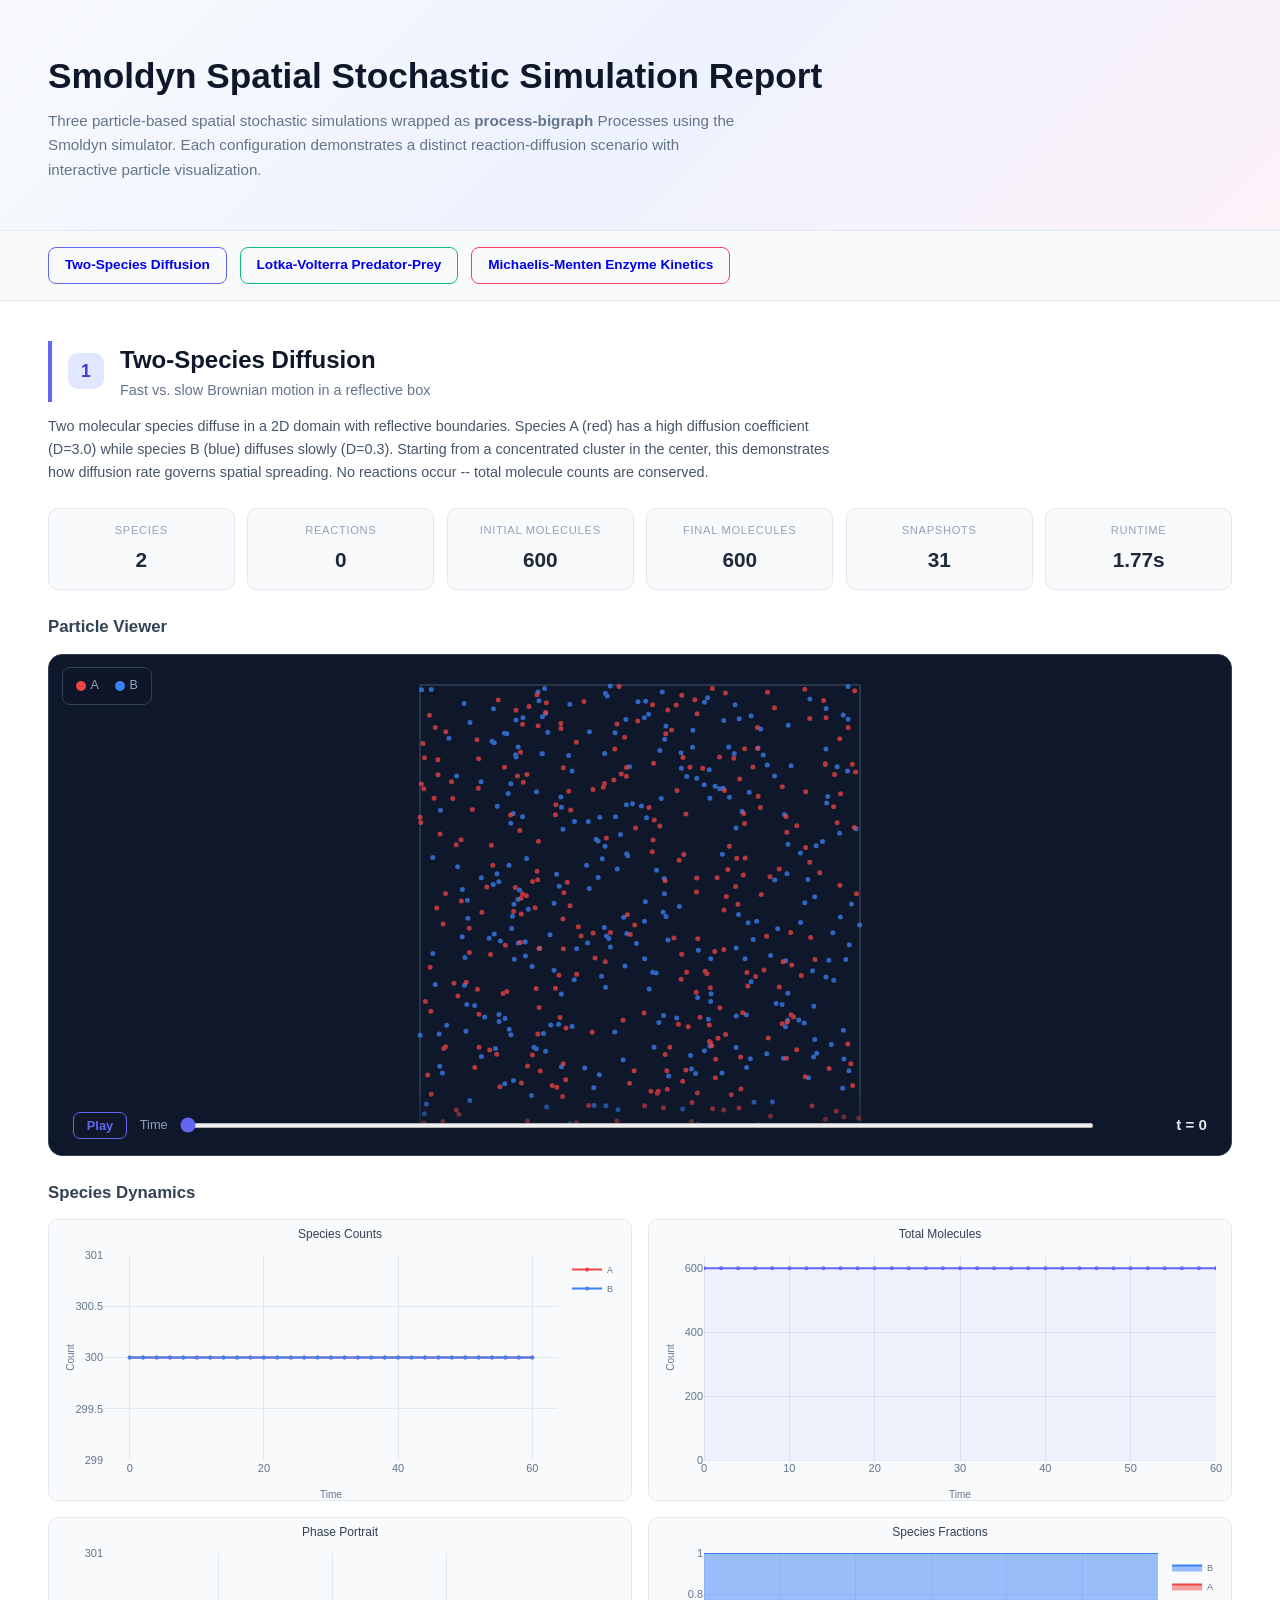
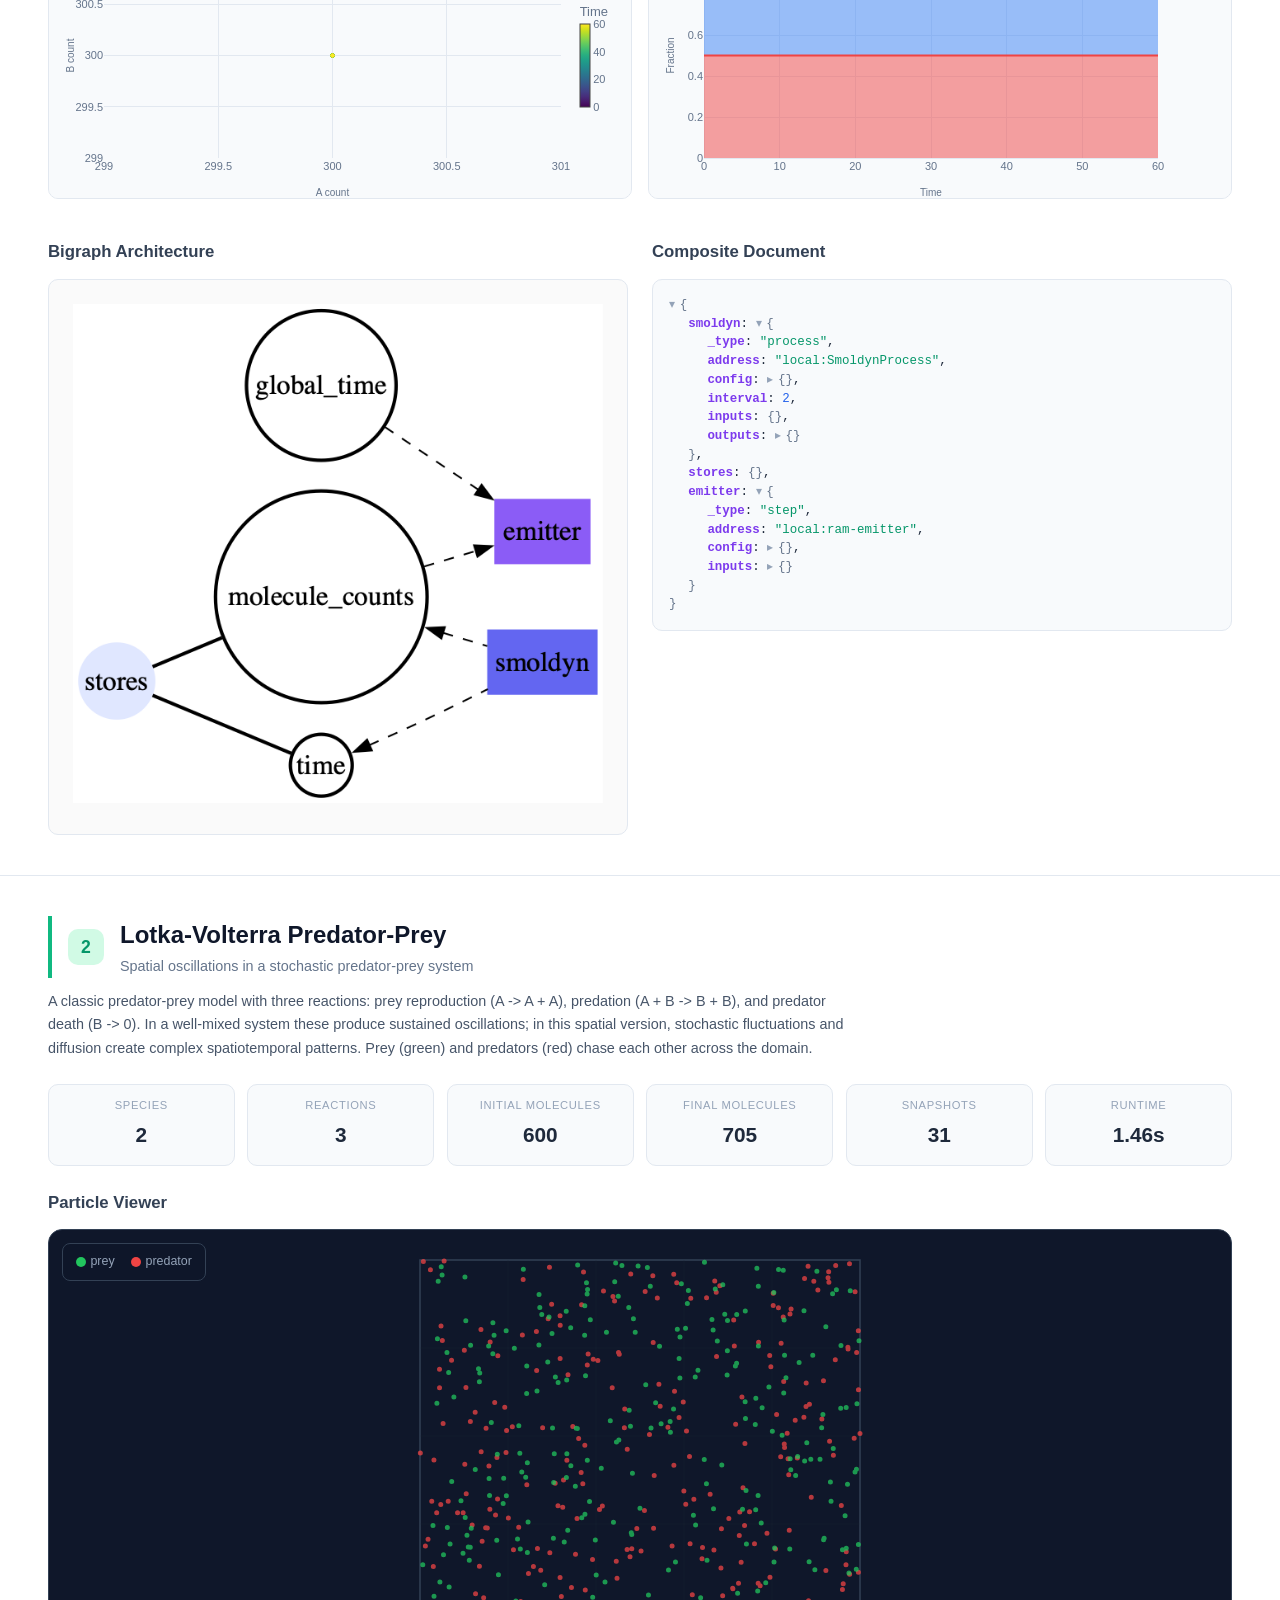
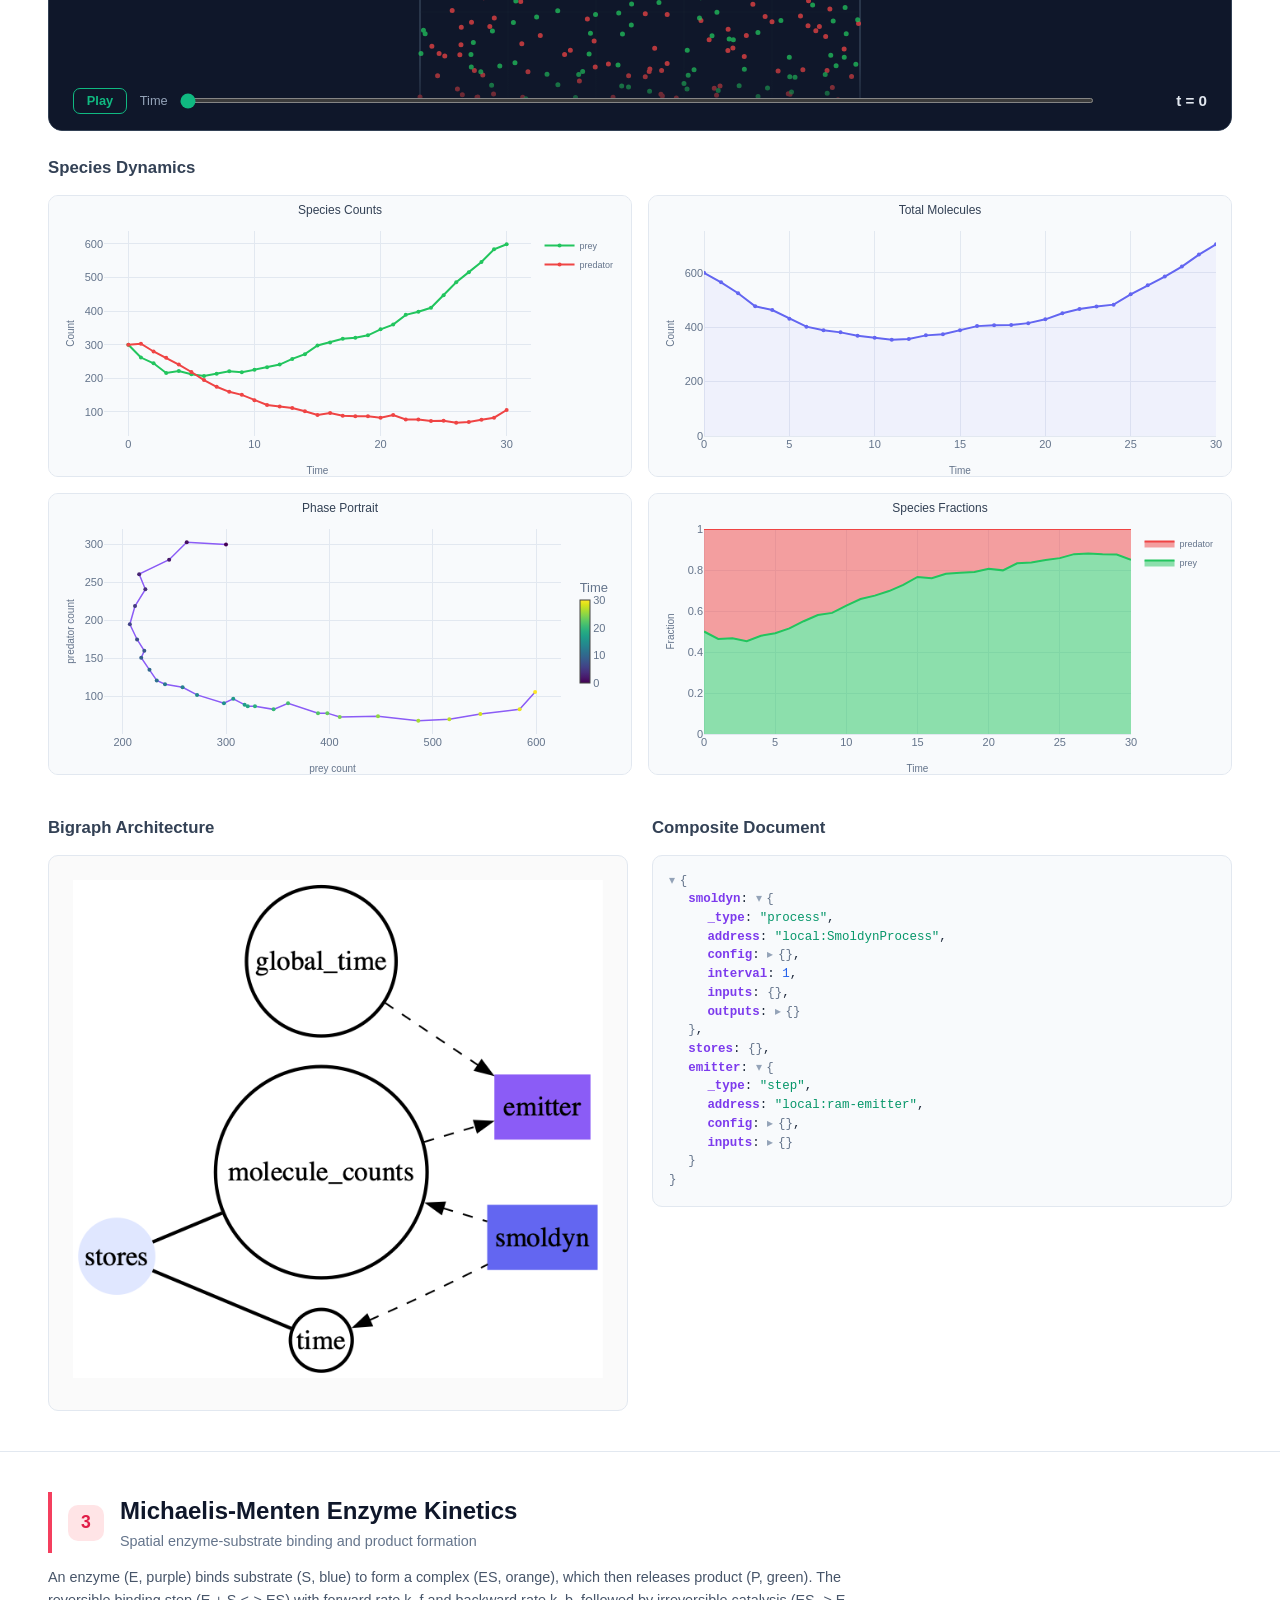
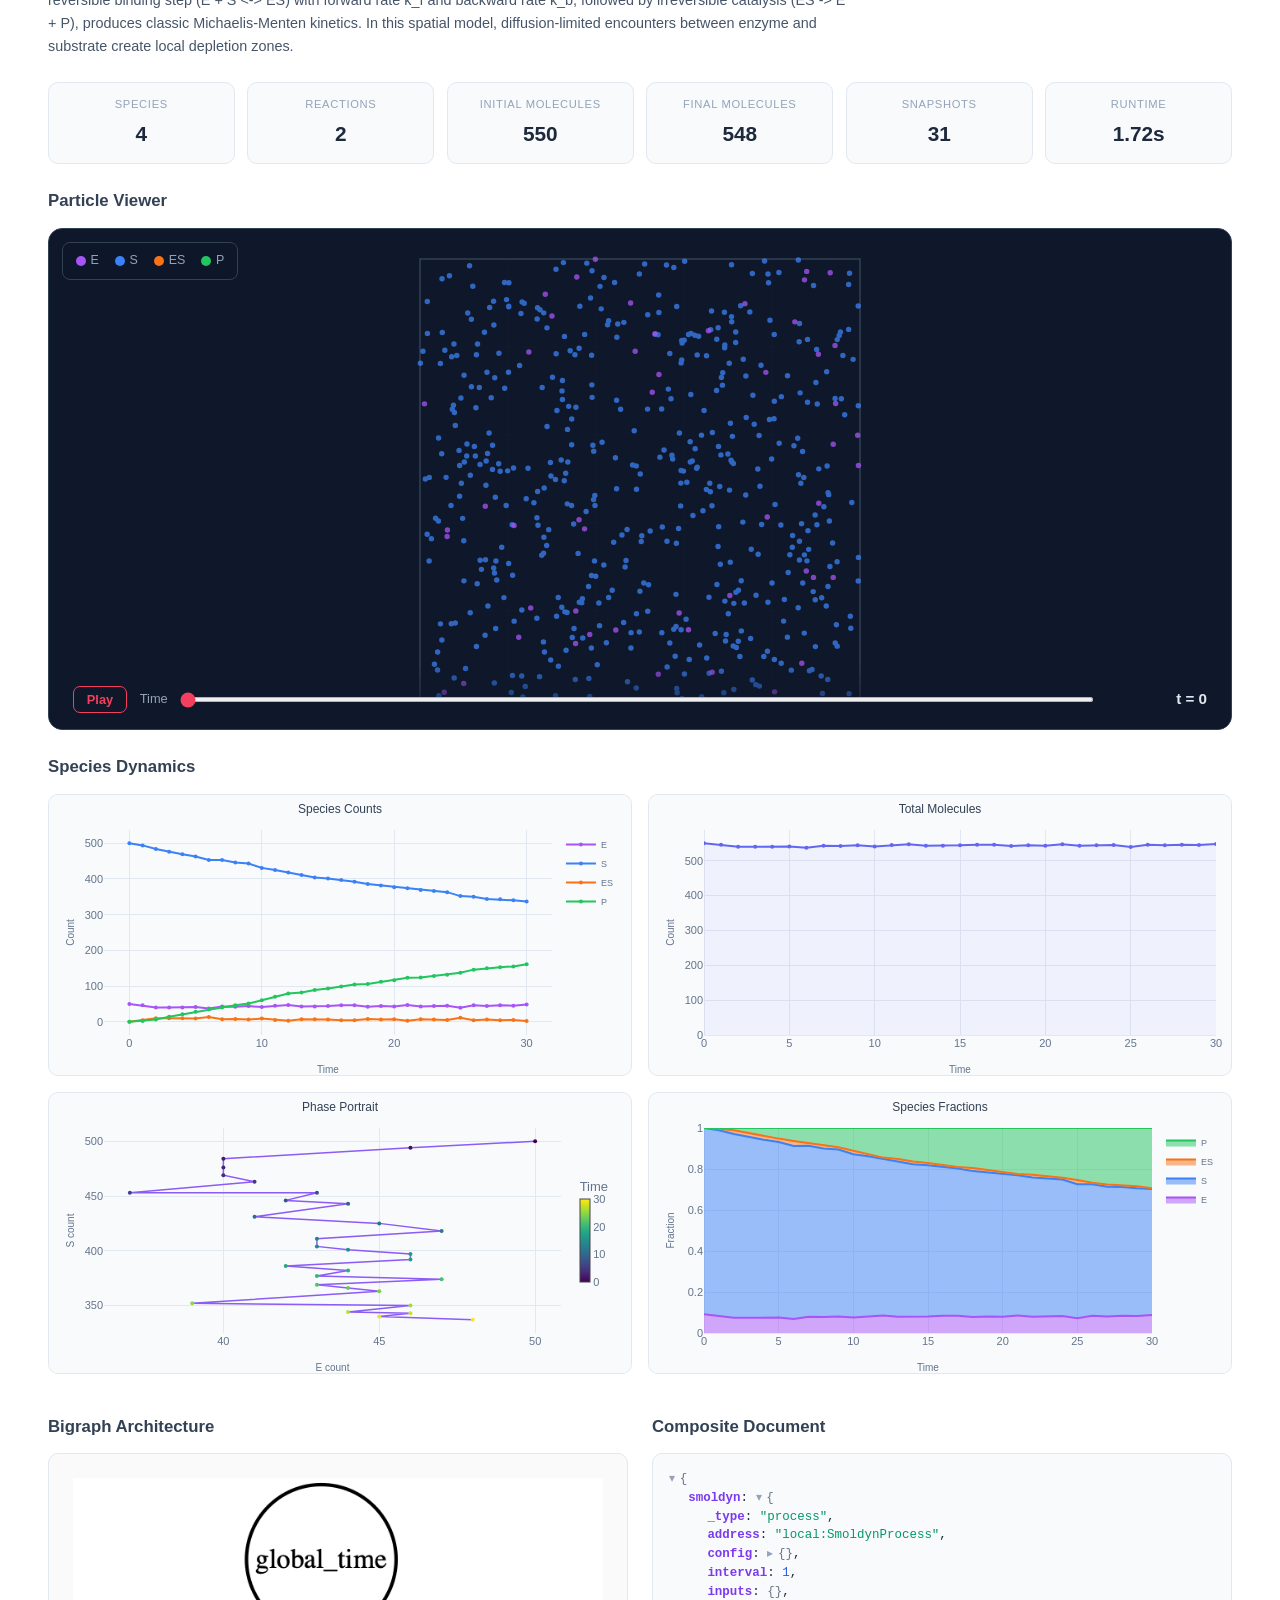
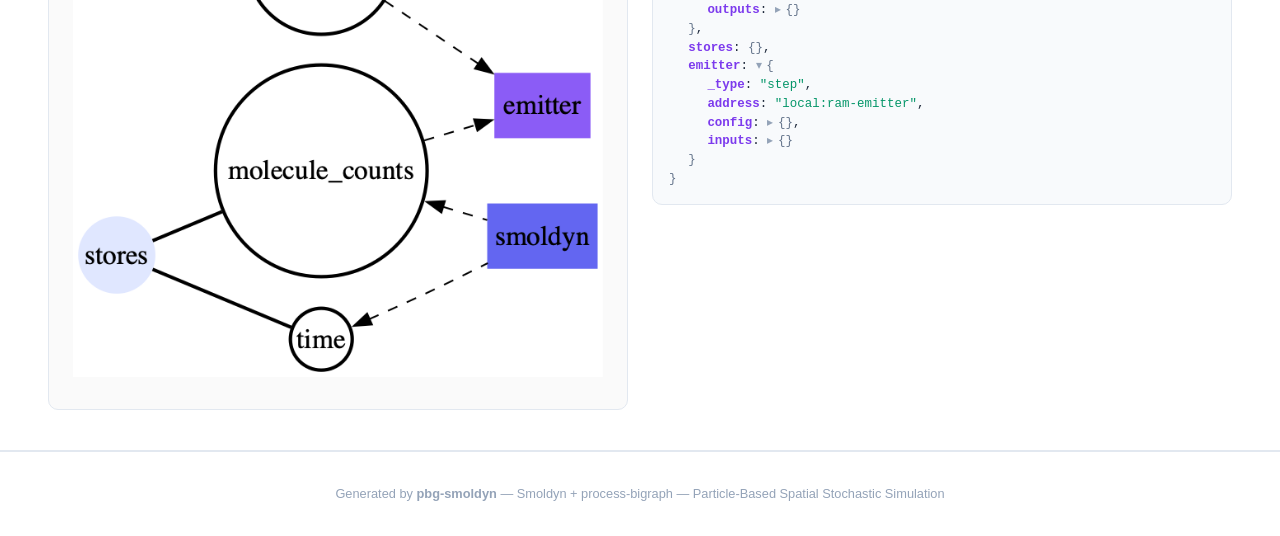
==== demo/report.html @ 0fd7acb1 "Initial pbg-smoldyn wrapper: processes, tests, demo report, README Wraps the Smoldyn particle-based " ====
<!DOCTYPE html>
<html lang="en">
<head>
<meta charset="UTF-8">
<meta name="viewport" content="width=device-width, initial-scale=1.0">
<title>Smoldyn Spatial Stochastic Simulation Report</title>
<script src="https://cdn.plot.ly/plotly-2.27.0.min.js"></script>
<style>
* { margin:0; padding:0; box-sizing:border-box; }
body { font-family:-apple-system,BlinkMacSystemFont,'Segoe UI',Roboto,sans-serif;
       background:#fff; color:#1e293b; line-height:1.6; }
.page-header {
  background:linear-gradient(135deg,#f8fafc 0%,#eef2ff 50%,#fdf2f8 100%);
  border-bottom:1px solid #e2e8f0; padding:3rem;
}
.page-header h1 { font-size:2.2rem; font-weight:800; color:#0f172a; margin-bottom:.3rem; }
.page-header p { color:#64748b; font-size:.95rem; max-width:700px; }
.nav { display:flex; gap:.8rem; padding:1rem 3rem; background:#f8fafc;
        border-bottom:1px solid #e2e8f0; position:sticky; top:0; z-index:100; }
.nav-link { padding:.4rem 1rem; border-radius:8px; border:1.5px solid;
             text-decoration:none; font-size:.85rem; font-weight:600;
             transition:all .15s; }
.nav-link:hover { transform:translateY(-1px); box-shadow:0 2px 8px rgba(0,0,0,.08); }
.sim-section { padding:2.5rem 3rem; border-bottom:1px solid #e2e8f0; }
.sim-header { display:flex; align-items:center; gap:1rem; margin-bottom:.8rem;
               padding-left:1rem; }
.sim-number { width:36px; height:36px; border-radius:10px; display:flex;
               align-items:center; justify-content:center; font-weight:800; font-size:1.1rem; }
.sim-title { font-size:1.5rem; font-weight:700; color:#0f172a; }
.sim-subtitle { font-size:.9rem; color:#64748b; }
.sim-description { color:#475569; font-size:.9rem; margin-bottom:1.5rem; max-width:800px; }
.subsection-title { font-size:1.05rem; font-weight:600; color:#334155;
                     margin:1.5rem 0 .8rem; }
.metrics-row { display:grid; grid-template-columns:repeat(auto-fit,minmax(140px,1fr));
                gap:.8rem; margin-bottom:1.5rem; }
.metric { background:#f8fafc; border:1px solid #e2e8f0; border-radius:10px;
           padding:.8rem; text-align:center; }
.metric-label { display:block; font-size:.7rem; text-transform:uppercase;
                 letter-spacing:.06em; color:#94a3b8; margin-bottom:.2rem; }
.metric-value { display:block; font-size:1.3rem; font-weight:700; color:#1e293b; }
.metric-sub { display:block; font-size:.7rem; color:#94a3b8; }
.viewer-wrap { position:relative; background:#0f172a; border:1px solid #334155;
                border-radius:14px; overflow:hidden; margin-bottom:1rem; }
.particle-canvas { width:100%; height:500px; display:block; }
.viewer-info { position:absolute; top:.8rem; left:.8rem; background:rgba(15,23,42,.85);
                border:1px solid #334155; border-radius:8px; padding:.5rem .8rem;
                font-size:.78rem; color:#94a3b8; backdrop-filter:blur(4px);
                display:flex; gap:1rem; align-items:center; }
.legend-item { display:flex; align-items:center; gap:.3rem; }
.legend-dot { width:10px; height:10px; border-radius:50%; display:inline-block; }
.slider-controls { position:absolute; bottom:0; left:0; right:0;
                    background:linear-gradient(transparent,rgba(15,23,42,.95));
                    padding:1.5rem 1.5rem 1rem; display:flex; align-items:center; gap:.8rem; }
.slider-controls label { font-size:.8rem; color:#94a3b8; }
.time-slider { flex:1; height:5px; }
.time-val { font-size:.95rem; font-weight:600; color:#e2e8f0; min-width:100px; text-align:right; }
.play-btn { background:rgba(15,23,42,.8); border:1.5px solid; padding:.3rem .8rem; border-radius:7px;
             cursor:pointer; font-size:.8rem; font-weight:600; transition:all .15s; }
.play-btn:hover { transform:scale(1.05); }
.charts-row { display:grid; grid-template-columns:1fr 1fr; gap:1rem; margin-bottom:1rem; }
.chart-box { background:#f8fafc; border:1px solid #e2e8f0; border-radius:10px; overflow:hidden; }
.chart { height:280px; }
.pbg-row { display:grid; grid-template-columns:1fr 1fr; gap:1.5rem; margin-top:1rem; }
.pbg-col { min-width:0; }
.bigraph-img-wrap { background:#fafafa; border:1px solid #e2e8f0; border-radius:10px;
                     padding:1.5rem; text-align:center; }
.bigraph-img-wrap img { max-width:100%; height:auto; }
.json-tree { background:#f8fafc; border:1px solid #e2e8f0; border-radius:10px;
              padding:1rem; max-height:500px; overflow-y:auto; font-family:'SF Mono',
              Menlo,Monaco,'Courier New',monospace; font-size:.78rem; line-height:1.5; }
.jt-key { color:#7c3aed; font-weight:600; }
.jt-str { color:#059669; }
.jt-num { color:#2563eb; }
.jt-bool { color:#d97706; }
.jt-null { color:#94a3b8; }
.jt-toggle { cursor:pointer; user-select:none; color:#94a3b8; margin-right:.3rem; }
.jt-toggle:hover { color:#1e293b; }
.jt-collapsed { display:none; }
.jt-bracket { color:#64748b; }
.footer { text-align:center; padding:2rem; color:#94a3b8; font-size:.8rem;
           border-top:1px solid #e2e8f0; }
@media(max-width:900px) {
  .charts-row,.pbg-row { grid-template-columns:1fr; }
  .sim-section,.page-header { padding:1.5rem; }
}
</style>
</head>
<body>

<div class="page-header">
  <h1>Smoldyn Spatial Stochastic Simulation Report</h1>
  <p>Three particle-based spatial stochastic simulations wrapped as <strong>process-bigraph</strong>
  Processes using the Smoldyn simulator. Each configuration demonstrates
  a distinct reaction-diffusion scenario with interactive particle visualization.</p>
</div>

<div class="nav"><a href="#sim-diffusion" class="nav-link" style="border-color:#6366f1;">Two-Species Diffusion</a><a href="#sim-lotka" class="nav-link" style="border-color:#10b981;">Lotka-Volterra Predator-Prey</a><a href="#sim-enzyme" class="nav-link" style="border-color:#f43f5e;">Michaelis-Menten Enzyme Kinetics</a></div>


    <div class="sim-section" id="sim-diffusion">
      <div class="sim-header" style="border-left: 4px solid #6366f1;">
        <div class="sim-number" style="background:#e0e7ff; color:#4338ca;">1</div>
        <div>
          <h2 class="sim-title">Two-Species Diffusion</h2>
          <p class="sim-subtitle">Fast vs. slow Brownian motion in a reflective box</p>
        </div>
      </div>
      <p class="sim-description">Two molecular species diffuse in a 2D domain with reflective boundaries. Species A (red) has a high diffusion coefficient (D=3.0) while species B (blue) diffuses slowly (D=0.3). Starting from a concentrated cluster in the center, this demonstrates how diffusion rate governs spatial spreading. No reactions occur -- total molecule counts are conserved.</p>

      <div class="metrics-row">
        <div class="metric"><span class="metric-label">Species</span><span class="metric-value">2</span></div>
        <div class="metric"><span class="metric-label">Reactions</span><span class="metric-value">0</span></div>
        <div class="metric"><span class="metric-label">Initial Molecules</span><span class="metric-value">600</span></div>
        <div class="metric"><span class="metric-label">Final Molecules</span><span class="metric-value">600</span></div>
        <div class="metric"><span class="metric-label">Snapshots</span><span class="metric-value">31</span></div>
        <div class="metric"><span class="metric-label">Runtime</span><span class="metric-value">1.77s</span></div>
      </div>

      <h3 class="subsection-title">Particle Viewer</h3>
      <div class="viewer-wrap">
        <canvas id="canvas-diffusion" class="particle-canvas"></canvas>
        <div class="viewer-info">
          <span class="legend-item"><span class="legend-dot" style="background:#ef4444;"></span>A</span><span class="legend-item"><span class="legend-dot" style="background:#3b82f6;"></span>B</span>
        </div>
        <div class="slider-controls">
          <button class="play-btn" style="border-color:#6366f1; color:#6366f1;" onclick="togglePlay('diffusion')">Play</button>
          <label>Time</label>
          <input type="range" class="time-slider" id="slider-diffusion" min="0" max="30" value="0" step="1"
                 style="accent-color:#6366f1;">
          <span class="time-val" id="tval-diffusion">t = 0</span>
        </div>
      </div>

      <h3 class="subsection-title">Species Dynamics</h3>
      <div class="charts-row">
        <div class="chart-box"><div id="chart-counts-diffusion" class="chart"></div></div>
        <div class="chart-box"><div id="chart-total-diffusion" class="chart"></div></div>
        <div class="chart-box"><div id="chart-phase-diffusion" class="chart"></div></div>
        <div class="chart-box"><div id="chart-ratio-diffusion" class="chart"></div></div>
      </div>

      <div class="pbg-row">
        <div class="pbg-col">
          <h3 class="subsection-title">Bigraph Architecture</h3>
          <div class="bigraph-img-wrap">
            <img src="[data-uri]" alt="Bigraph architecture diagram">
          </div>
        </div>
        <div class="pbg-col">
          <h3 class="subsection-title">Composite Document</h3>
          <div class="json-tree" id="json-diffusion"></div>
        </div>
      </div>
    </div>

    <div class="sim-section" id="sim-lotka">
      <div class="sim-header" style="border-left: 4px solid #10b981;">
        <div class="sim-number" style="background:#d1fae5; color:#059669;">2</div>
        <div>
          <h2 class="sim-title">Lotka-Volterra Predator-Prey</h2>
          <p class="sim-subtitle">Spatial oscillations in a stochastic predator-prey system</p>
        </div>
      </div>
      <p class="sim-description">A classic predator-prey model with three reactions: prey reproduction (A -> A + A), predation (A + B -> B + B), and predator death (B -> 0). In a well-mixed system these produce sustained oscillations; in this spatial version, stochastic fluctuations and diffusion create complex spatiotemporal patterns. Prey (green) and predators (red) chase each other across the domain.</p>

      <div class="metrics-row">
        <div class="metric"><span class="metric-label">Species</span><span class="metric-value">2</span></div>
        <div class="metric"><span class="metric-label">Reactions</span><span class="metric-value">3</span></div>
        <div class="metric"><span class="metric-label">Initial Molecules</span><span class="metric-value">600</span></div>
        <div class="metric"><span class="metric-label">Final Molecules</span><span class="metric-value">705</span></div>
        <div class="metric"><span class="metric-label">Snapshots</span><span class="metric-value">31</span></div>
        <div class="metric"><span class="metric-label">Runtime</span><span class="metric-value">1.46s</span></div>
      </div>

      <h3 class="subsection-title">Particle Viewer</h3>
      <div class="viewer-wrap">
        <canvas id="canvas-lotka" class="particle-canvas"></canvas>
        <div class="viewer-info">
          <span class="legend-item"><span class="legend-dot" style="background:#22c55e;"></span>prey</span><span class="legend-item"><span class="legend-dot" style="background:#ef4444;"></span>predator</span>
        </div>
        <div class="slider-controls">
          <button class="play-btn" style="border-color:#10b981; color:#10b981;" onclick="togglePlay('lotka')">Play</button>
          <label>Time</label>
          <input type="range" class="time-slider" id="slider-lotka" min="0" max="30" value="0" step="1"
                 style="accent-color:#10b981;">
          <span class="time-val" id="tval-lotka">t = 0</span>
        </div>
      </div>

      <h3 class="subsection-title">Species Dynamics</h3>
      <div class="charts-row">
        <div class="chart-box"><div id="chart-counts-lotka" class="chart"></div></div>
        <div class="chart-box"><div id="chart-total-lotka" class="chart"></div></div>
        <div class="chart-box"><div id="chart-phase-lotka" class="chart"></div></div>
        <div class="chart-box"><div id="chart-ratio-lotka" class="chart"></div></div>
      </div>

      <div class="pbg-row">
        <div class="pbg-col">
          <h3 class="subsection-title">Bigraph Architecture</h3>
          <div class="bigraph-img-wrap">
            <img src="[data-uri]" alt="Bigraph architecture diagram">
          </div>
        </div>
        <div class="pbg-col">
          <h3 class="subsection-title">Composite Document</h3>
          <div class="json-tree" id="json-lotka"></div>
        </div>
      </div>
    </div>

    <div class="sim-section" id="sim-enzyme">
      <div class="sim-header" style="border-left: 4px solid #f43f5e;">
        <div class="sim-number" style="background:#ffe4e6; color:#e11d48;">3</div>
        <div>
          <h2 class="sim-title">Michaelis-Menten Enzyme Kinetics</h2>
          <p class="sim-subtitle">Spatial enzyme-substrate binding and product formation</p>
        </div>
      </div>
      <p class="sim-description">An enzyme (E, purple) binds substrate (S, blue) to form a complex (ES, orange), which then releases product (P, green). The reversible binding step (E + S <-> ES) with forward rate k_f and backward rate k_b, followed by irreversible catalysis (ES -> E + P), produces classic Michaelis-Menten kinetics. In this spatial model, diffusion-limited encounters between enzyme and substrate create local depletion zones.</p>

      <div class="metrics-row">
        <div class="metric"><span class="metric-label">Species</span><span class="metric-value">4</span></div>
        <div class="metric"><span class="metric-label">Reactions</span><span class="metric-value">2</span></div>
        <div class="metric"><span class="metric-label">Initial Molecules</span><span class="metric-value">550</span></div>
        <div class="metric"><span class="metric-label">Final Molecules</span><span class="metric-value">548</span></div>
        <div class="metric"><span class="metric-label">Snapshots</span><span class="metric-value">31</span></div>
        <div class="metric"><span class="metric-label">Runtime</span><span class="metric-value">1.72s</span></div>
      </div>

      <h3 class="subsection-title">Particle Viewer</h3>
      <div class="viewer-wrap">
        <canvas id="canvas-enzyme" class="particle-canvas"></canvas>
        <div class="viewer-info">
          <span class="legend-item"><span class="legend-dot" style="background:#a855f7;"></span>E</span><span class="legend-item"><span class="legend-dot" style="background:#3b82f6;"></span>S</span><span class="legend-item"><span class="legend-dot" style="background:#f97316;"></span>ES</span><span class="legend-item"><span class="legend-dot" style="background:#22c55e;"></span>P</span>
        </div>
        <div class="slider-controls">
          <button class="play-btn" style="border-color:#f43f5e; color:#f43f5e;" onclick="togglePlay('enzyme')">Play</button>
          <label>Time</label>
          <input type="range" class="time-slider" id="slider-enzyme" min="0" max="30" value="0" step="1"
                 style="accent-color:#f43f5e;">
          <span class="time-val" id="tval-enzyme">t = 0</span>
        </div>
      </div>

      <h3 class="subsection-title">Species Dynamics</h3>
      <div class="charts-row">
        <div class="chart-box"><div id="chart-counts-enzyme" class="chart"></div></div>
        <div class="chart-box"><div id="chart-total-enzyme" class="chart"></div></div>
        <div class="chart-box"><div id="chart-phase-enzyme" class="chart"></div></div>
        <div class="chart-box"><div id="chart-ratio-enzyme" class="chart"></div></div>
      </div>

      <div class="pbg-row">
        <div class="pbg-col">
          <h3 class="subsection-title">Bigraph Architecture</h3>
          <div class="bigraph-img-wrap">
            <img src="[data-uri]" alt="Bigraph architecture diagram">
          </div>
        </div>
        <div class="pbg-col">
          <h3 class="subsection-title">Composite Document</h3>
          <div class="json-tree" id="json-enzyme"></div>
        </div>
      </div>
    </div>


<div class="footer">
  Generated by <strong>pbg-smoldyn</strong> &mdash;
  Smoldyn + process-bigraph &mdash;
  Particle-Based Spatial Stochastic Simulation
</div>

<script>
const DATA = {"diffusion": {"snapshots": [{"time": 0.0, "positions": [{"species": "B", "x": 76.51001312210255, "y": 46.324013748892}, {"species": "B", "x": 20.296622099409824, "y": 21.741620320836013}, {"species": "B", "x": 90.02718054826083, "y": 63.4469903685288}, {"species": "B", "x": 83.68357005250907, "y": 90.86307413986174}, {"species": "B", "x": 21.849976117466557, "y": 83.61844289123312}, {"species": "B", "x": 61.70447671533562, "y": 12.735603238080257}, {"species": "B", "x": 17.485109890768626, "y": 57.12192835086183}, {"species": "B", "x": 51.94609228231168, "y": 93.3651613211758}, {"species": "B", "x": 25.49556287820866, "y": 36.02656654726708}, {"species": "B", "x": 63.20642832339772, "y": 0.18297399977166567}, {"species": "B", "x": 55.902365611620596, "y": 90.65674063670137}, {"species": "B", "x": 23.956854573231265, "y": 38.40525083754503}, {"species": "B", "x": 18.25928209601282, "y": 41.84016039425842}, {"species": "B", "x": 38.514590868847876, "y": 89.36699745951194}, {"species": "B", "x": 96.22857915404518, "y": 21.557490304822473}, {"species": "B", "x": 97.29277594903853, "y": 99.63459019044437}, {"species": "B", "x": 27.811337787283374, "y": 84.37823983164166}, {"species": "B", "x": 88.15954412392755, "y": 55.79785612593565}, {"species": "B", "x": 17.952760261114797, "y": 25.131527125998907}, {"species": "B", "x": 28.529797280608996, "y": 93.54305014775981}, {"species": "B", "x": 37.44066621568789, "y": 12.953362165693257}, {"species": "B", "x": 34.097417453264455, "y": 0.32031772290383437}, {"species": "B", "x": 82.30502009479444, "y": 27.39282242377079}, {"species": "B", "x": 92.90569038794223, "y": 37.45294632037101}, {"species": "B", "x": 10.028278526539394, "y": 95.7693873402424}, {"species": "B", "x": 17.146009906563798, "y": 17.383103049291435}, {"species": "B", "x": 44.336541460358106, "y": 89.15089709967901}, {"species": "B", "x": 30.455713571169106, "y": 35.17917703134029}, {"species": "B", "x": 81.283000290218, "y": 44.62017498140526}, {"species": "B", "x": 22.233423092259514, "y": 51.27599679332485}, {"species": "B", "x": 68.0923185351016, "y": 76.4113091837529}, {"species": "B", "x": 40.75329912413978, "y": 11.402612581174758}, {"species": "B", "x": 10.215182039674547, "y": 38.08284246424092}, {"species": "B", "x": 74.83528233038422, "y": 75.60375719551854}, {"species": "B", "x": 55.54235710626441, "y": 52.566270103106}, {"species": "B", "x": 16.65793522048506, "y": 54.640214020563626}, {"species": "B", "x": 62.034613831261076, "y": 89.71963053622686}, {"species": "B", "x": 97.17390004380498, "y": 80.46166154648427}, {"species": "B", "x": 51.29392397221139, "y": 96.32016045630569}, {"species": "B", "x": 10.11087338119854, "y": 31.742756890011417}, {"species": "B", "x": 73.88286269425326, "y": 37.76690943723979}, {"species": "B", "x": 5.101643673574068, "y": 11.799197163765417}, {"species": "B", "x": 43.269678145942855, "y": 40.43778668793849}, {"species": "B", "x": 64.6430954743673, "y": 16.871682797003732}, {"species": "B", "x": 50.975627166945074, "y": 92.57706436100074}, {"species": "B", "x": 39.4767610208842, "y": 8.467032195268786}, {"species": "B", "x": 15.722246914777791, "y": 42.43045930027066}, {"species": "B", "x": 0.9923154534778593, "y": 2.5846575454129126}, {"species": "B", "x": 56.50567753101229, "y": 11.111169853554825}, {"species": "B", "x": 83.39074954943305, "y": 57.12460547537941}, {"species": "B", "x": 62.63178753594375, "y": 11.694866824346693}, {"species": "B", "x": 24.235039273979304, "y": 60.54325654440544}, {"species": "B", "x": 4.4777325125685525, "y": 13.34636885665587}, {"species": "B", "x": 40.02091075824483, "y": 64.94809908155149}, {"species": "B", "x": 83.62492215123468, "y": 63.829143565370536}, {"species": "B", "x": 65.92175064035446, "y": 17.942113559823472}, {"species": "B", "x": 40.49311442187319, "y": 56.25373308783986}, {"species": "B", "x": 20.639871030589987, "y": 68.59519244395607}, {"species": "B", "x": 21.840500232533635, "y": 92.04076246732411}, {"species": "B", "x": 68.71215163428282, "y": 61.50919445552268}, {"species": "B", "x": 28.054008379926522, "y": 20.785754645121738}, {"species": "B", "x": 16.705044553196746, "y": 94.63029666162012}, {"species": "B", "x": 82.85910896021052, "y": 70.59032339114901}, {"species": "B", "x": 54.82917271263807, "y": 74.22173301605123}, {"species": "B", "x": 35.04697257891474, "y": 33.02722971576904}, {"species": "B", "x": 9.636477488168323, "y": 53.50465374335556}, {"species": "B", "x": 42.27913895424932, "y": 4.3487219531748575}, {"species": "B", "x": 95.34439982283766, "y": 66.33513987664665}, {"species": "B", "x": 22.62409592872644, "y": 53.40666674325648}, {"species": "B", "x": 68.6427157127699, "y": 11.799440819858063}, {"species": "B", "x": 43.22412132165659, "y": 99.79381009052199}, {"species": "B", "x": 92.2567141863037, "y": 33.62139622681767}, {"species": "B", "x": 80.10665162005249, "y": 5.204680608301052}, {"species": "B", "x": 47.192404515952354, "y": 61.167052121559415}, {"species": "B", "x": 86.4896706327097, "y": 46.0129597443786}, {"species": "B", "x": 21.713434177221266, "y": 84.17606046259023}, {"species": "B", "x": 51.48159798216143, "y": 69.81918199122093}, {"species": "B", "x": 40.86688911970432, "y": 69.9531530811978}, {"species": "B", "x": 26.823720857874353, "y": 98.41585049194883}, {"species": "B", "x": 23.917681748546794, "y": 41.67339549565586}, {"species": "B", "x": 26.475933246404402, "y": 75.74828227624333}, {"species": "B", "x": 55.04247246911195, "y": 98.43710895650416}, {"species": "B", "x": 74.16974756031458, "y": 25.064572756924417}, {"species": "B", "x": 2.9033851439519314, "y": 60.77148825772257}, {"species": "B", "x": 21.333981683963962, "y": 50.17596073958778}, {"species": "B", "x": 72.5357882292157, "y": 92.35719542209971}, {"species": "B", "x": 42.13592769356782, "y": 98.09875540650886}, {"species": "B", "x": 46.988779831517, "y": 43.50831907713456}, {"species": "B", "x": 45.54908149004252, "y": 66.01685537488673}, {"species": "B", "x": 34.572984992159995, "y": 80.45981472336419}, {"species": "B", "x": 50.33552122176568, "y": 72.47415979373464}, {"species": "B", "x": 30.48081409071893, "y": 50.37903039835855}, {"species": "B", "x": 78.00688034927789, "y": 84.09895585504563}, {"species": "B", "x": 93.82782855012988, "y": 43.68564643691897}, {"species": "B", "x": 11.361374880903508, "y": 91.49591520626034}, {"species": "B", "x": 59.414682426516606, "y": 81.09499472866223}, {"species": "B", "x": 99.11346670475132, "y": 67.30526518755522}, {"species": "B", "x": 21.01382390852957, "y": 47.457431044034415}, {"species": "B", "x": 32.48703505162995, "y": 67.19928830351924}, {"species": "B", "x": 80.57447025518556, "y": 79.32628259854596}, {"species": "B", "x": 0.03825164163817571, "y": 20.377505057725603}, {"species": "B", "x": 54.51780540864943, "y": 85.09432792690475}, {"species": "B", "x": 1.4453232036224024, "y": 4.795960499676107}, {"species": "B", "x": 55.500996106963434, "y": 56.04819894219617}, {"species": "B", "x": 49.19025987904832, "y": 41.25033404221434}, {"species": "B", "x": 44.83700139591175, "y": 58.16298128138876}, {"species": "B", "x": 13.937384805996233, "y": 56.18276876361954}, {"species": "B", "x": 46.58746092160193, "y": 36.158152866541805}, {"species": "B", "x": 46.9206006017758, "y": 72.78035616042916}, {"species": "B", "x": 32.127763100892885, "y": 13.249520647996782}, {"species": "B", "x": 65.8856237942803, "y": 74.26783783540117}, {"species": "B", "x": 23.39910920918818, "y": 92.57910139709081}, {"species": "B", "x": 34.04382179524398, "y": 95.6009296337213}, {"species": "B", "x": 55.243336325915884, "y": 48.35523588314655}, {"species": "B", "x": 83.06099452219368, "y": 22.32724244106131}, {"species": "B", "x": 42.54696177876415, "y": 97.49885409454231}, {"species": "B", "x": 48.29367609867463, "y": 73.03799632038866}, {"species": "B", "x": 19.762330469892376, "y": 88.91766477021592}, {"species": "B", "x": 55.367692246423054, "y": 24.862813536955585}, {"species": "B", "x": 62.90725827954485, "y": 78.80456538383746}, {"species": "B", "x": 89.70847790924483, "y": 51.858854472224664}, {"species": "B", "x": 31.52028594460266, "y": 22.902659972385027}, {"species": "B", "x": 60.636974969831364, "y": 79.20163816265627}, {"species": "B", "x": 47.61819327575065, "y": 81.39764038863186}, {"species": "B", "x": 98.06263503383404, "y": 50.24598707592781}, {"species": "B", "x": 76.89741739796074, "y": 0.05315744582510482}, {"species": "B", "x": 97.56212067160831, "y": 40.99159845824436}, {"species": "B", "x": 89.43888450459359, "y": 15.46403902718824}, {"species": "B", "x": 97.3123583535302, "y": 92.23493644859752}, {"species": "B", "x": 67.08316049192392, "y": 77.01689320070251}, {"species": "B", "x": 33.77673785803672, "y": 83.9693257403873}, {"species": "B", "x": 22.310146879811754, "y": 41.337100719499986}, {"species": "B", "x": 19.25524164748507, "y": 9.39795631088234}, {"species": "B", "x": 83.57220336322723, "y": 23.799617931429882}, {"species": "B", "x": 12.417710011374911, "y": 27.141443068980575}, {"species": "B", "x": 96.17597000599068, "y": 93.17729935335666}, {"species": "B", "x": 10.767382349151756, "y": 51.09808753165737}, {"species": "B", "x": 38.25714270877844, "y": 68.98183825936597}, {"species": "B", "x": 6.561173165455285, "y": 87.87576784449216}, {"species": "B", "x": 19.18815038803035, "y": 89.04344940887931}, {"species": "B", "x": 96.0622344187144, "y": 8.33338178737675}, {"species": "B", "x": 72.39275880135183, "y": 47.845071567457616}, {"species": "B", "x": 54.286404062255706, "y": 23.315566761794962}, {"species": "B", "x": 20.843306571596596, "y": 44.6575904765501}, {"species": "B", "x": 2.5686048322025234, "y": 98.97687420399512}, {"species": "B", "x": 79.6876198365983, "y": 38.511523921498046}, {"species": "B", "x": 27.80903486516033, "y": 92.80788327834543}, {"species": "B", "x": 89.50287606100181, "y": 26.971062990674913}, {"species": "B", "x": 78.81819378651554, "y": 16.202746526012938}, {"species": "B", "x": 61.95294889874827, "y": 85.87794559085418}, {"species": "B", "x": 76.82381396829311, "y": 85.68634241962447}, {"species": "B", "x": 49.53925714235291, "y": 96.21352188308086}, {"species": "B", "x": 29.550004251294247, "y": 43.22292358100057}, {"species": "B", "x": 39.55347152821496, "y": 4.4441595361238}, {"species": "B", "x": 28.548846849936947, "y": 16.75008561125398}, {"species": "B", "x": 31.042935621433024, "y": 57.00540725479814}, {"species": "B", "x": 80.62769672262058, "y": 55.66624576335059}, {"species": "B", "x": 44.26285619988789, "y": 21.11512836759681}, {"species": "B", "x": 53.68160710617387, "y": 34.56282388345142}, {"species": "B", "x": 71.85901078456565, "y": 40.20161053665633}, {"species": "B", "x": 32.15659784899449, "y": 72.20005146017387}, {"species": "B", "x": 31.63785487775428, "y": 54.25781734683758}, {"species": "B", "x": 45.00487761494367, "y": 3.4620502819192223}, {"species": "B", "x": 6.082943273422251, "y": 22.6816101802673}, {"species": "B", "x": 63.09812068207864, "y": 28.995371522917253}, {"species": "B", "x": 46.168110737615116, "y": 14.854308822502984}, {"species": "B", "x": 66.0631847898255, "y": 28.06856170912876}, {"species": "B", "x": 41.963225498108244, "y": 84.41961909376202}, {"species": "B", "x": 52.082027811799044, "y": 30.910767429877833}, {"species": "B", "x": 51.06185853551136, "y": 37.789409118186406}, {"species": "B", "x": 51.221834117673424, "y": 50.754511532000386}, {"species": "B", "x": 82.57935289465094, "y": 15.151433883284914}, {"species": "B", "x": 20.667894707367626, "y": 20.535646294505945}, {"species": "B", "x": 27.043826620611718, "y": 96.44420672839273}, {"species": "B", "x": 65.36676999870899, "y": 97.1013549694464}, {"species": "B", "x": 32.01526164859137, "y": 74.5326441205855}, {"species": "B", "x": 71.83630020948108, "y": 17.641839014176156}, {"species": "B", "x": 96.77726179691005, "y": 37.589623998105495}, {"species": "B", "x": 11.329975831178459, "y": 5.567160355509718}, {"species": "B", "x": 71.82290567234763, "y": 67.52475135450159}, {"species": "B", "x": 29.727303546846723, "y": 22.708242104442167}, {"species": "B", "x": 83.1175342926638, "y": 37.3294232571564}, {"species": "B", "x": 71.8706751351081, "y": 24.744600496674735}, {"species": "B", "x": 65.55728643769034, "y": 24.05538045554394}, {"species": "B", "x": 13.880297654949976, "y": 78.0358780669664}, {"species": "B", "x": 23.305077222158708, "y": 70.06076186772849}, {"species": "B", "x": 68.91407386827773, "y": 76.51865049038811}, {"species": "B", "x": 19.331391454512417, "y": 24.182892271041034}, {"species": "B", "x": 21.195180999690894, "y": 70.80507728779286}, {"species": "B", "x": 41.89151377181278, "y": 44.901373190249025}, {"species": "B", "x": 97.47810468090104, "y": 12.34121713205326}, {"species": "B", "x": 41.42195642403467, "y": 60.53261756862794}, {"species": "B", "x": 92.3008791519634, "y": 94.65986201715066}, {"species": "B", "x": 55.92502024406339, "y": 47.406218429422864}, {"species": "B", "x": 66.06958360942527, "y": 37.79338892745814}, {"species": "B", "x": 75.25063683930172, "y": 92.99274204838527}, {"species": "B", "x": 41.26636527102118, "y": 33.83356707602455}, {"species": "B", "x": 95.54636849401396, "y": 47.28875318352998}, {"species": "B", "x": 10.647511238129653, "y": 27.365384473972323}, {"species": "B", "x": 75.0885514471649, "y": 15.042516059190172}, {"species": "B", "x": 25.353792169940487, "y": 6.702694091203656}, {"species": "B", "x": 17.898520769791283, "y": 55.284262227193395}, {"species": "B", "x": 28.32623512328832, "y": 99.19409742428495}, {"species": "B", "x": 77.41735624847524, "y": 89.98826366508361}, {"species": "B", "x": 64.65642082255218, "y": 96.05268986870342}, {"species": "B", "x": 16.366359300721882, "y": 87.21016560199342}, {"species": "B", "x": 59.68846863423889, "y": 3.624172522595807}, {"species": "B", "x": 74.23822217629906, "y": 13.075134246924263}, {"species": "B", "x": 46.792498804378994, "y": 92.1473412987212}, {"species": "B", "x": 14.698265676597137, "y": 24.54125256668165}, {"species": "B", "x": 87.45625801644974, "y": 50.49567890840935}, {"species": "B", "x": 75.26873947290788, "y": 32.58328870088467}, {"species": "B", "x": 16.8726293168441, "y": 86.89754906555207}, {"species": "B", "x": 88.60710110971138, "y": 96.8281175232348}, {"species": "B", "x": 40.4787409162598, "y": 64.54325893123472}, {"species": "B", "x": 91.47098883347266, "y": 64.43059975956278}, {"species": "B", "x": 71.60913336445174, "y": 95.50074366133454}, {"species": "B", "x": 78.90981084700375, "y": 81.83980885942196}, {"species": "B", "x": 74.57715307119925, "y": 45.94199027637491}, {"species": "B", "x": 46.97031815685657, "y": 61.62473267550281}, {"species": "B", "x": 20.23802208157676, "y": 59.02287511784455}, {"species": "B", "x": 73.2112781137051, "y": 71.25208542017093}, {"species": "B", "x": 70.33697163037931, "y": 74.49784612460765}, {"species": "B", "x": 51.01586092750041, "y": 46.296688705259875}, {"species": "B", "x": 21.417233210346016, "y": 37.68203539509483}, {"species": "B", "x": 93.47586501143043, "y": 18.31699819580251}, {"species": "B", "x": 56.3559852976971, "y": 42.06197136074877}, {"species": "B", "x": 53.18380376195004, "y": 17.68749934794483}, {"species": "B", "x": 8.3302247111076, "y": 79.31168299021155}, {"species": "B", "x": 37.87269785893226, "y": 59.04566391389913}, {"species": "B", "x": 4.348690513489356, "y": 20.675361680433355}, {"species": "B", "x": 92.41620576870768, "y": 73.20526044803334}, {"species": "B", "x": 94.04608779546855, "y": 32.88073548071432}, {"species": "B", "x": 53.75584270934658, "y": 57.92054651886272}, {"species": "B", "x": 28.782691076487385, "y": 4.093034714533016}, {"species": "B", "x": 3.456414824681368, "y": 31.917419238138184}, {"species": "B", "x": 88.29337120124468, "y": 10.71843957923865}, {"species": "B", "x": 38.462109182093364, "y": 53.73572910665202}, {"species": "B", "x": 35.1011125915478, "y": 68.96001973910583}, {"species": "B", "x": 17.5597503333518, "y": 72.41712942423383}, {"species": "B", "x": 66.16174810426327, "y": 29.826428192632616}, {"species": "B", "x": 55.62120852723241, "y": 87.68608191159382}, {"species": "B", "x": 10.883965416904047, "y": 46.96383454091134}, {"species": "B", "x": 29.041911656205155, "y": 89.28729829453283}, {"species": "B", "x": 25.884295230719488, "y": 17.64493761132855}, {"species": "B", "x": 20.04007616705876, "y": 75.32247661119169}, {"species": "B", "x": 52.86602616321165, "y": 34.73607817624185}, {"species": "B", "x": 8.546985637839743, "y": 58.701801221342365}, {"species": "B", "x": 13.93838410740956, "y": 15.574986304551995}, {"species": "B", "x": 22.29997397594408, "y": 85.92498640658634}, {"species": "B", "x": 87.33070880947831, "y": 23.166463598667022}, {"species": "B", "x": 58.94715654099855, "y": 49.63939594503255}, {"species": "B", "x": 44.42610288874918, "y": 70.0577349150877}, {"species": "B", "x": 63.28117781229097, "y": 39.69100329037585}, {"species": "B", "x": 69.03783504824555, "y": 91.93139936121142}, {"species": "B", "x": 17.97200316475279, "y": 23.51838154403164}, {"species": "B", "x": 89.71689947079471, "y": 19.411526814250113}, {"species": "B", "x": 71.42888686956465, "y": 84.41695403235877}, {"species": "B", "x": 4.6379145243748905, "y": 71.52201712002844}, {"species": "B", "x": 75.73829069555607, "y": 42.15264082025576}, {"species": "B", "x": 21.246579170948312, "y": 10.115820597939816}, {"species": "B", "x": 9.59852883177925, "y": 42.81099677808668}, {"species": "B", "x": 24.602510408980905, "y": 49.00881070175224}, {"species": "B", "x": 64.59677165207884, "y": 77.32389350199257}, {"species": "B", "x": 92.2545656034202, "y": 85.45024998121303}, {"species": "B", "x": 61.47350568617244, "y": 15.770361211969275}, {"species": "B", "x": 23.864706567324884, "y": 41.57117918261681}, {"species": "B", "x": 42.38843066893144, "y": 42.95955878881149}, {"species": "B", "x": 27.230459598642994, "y": 40.15339385087702}, {"species": "B", "x": 84.34627390050292, "y": 81.6233099566649}, {"species": "B", "x": 42.056061310702525, "y": 63.36629717390824}, {"species": "B", "x": 96.34657864039221, "y": 15.015223490715814}, {"species": "B", "x": 75.91311966402058, "y": 5.185777550208552}, {"species": "B", "x": 89.2203237765617, "y": 35.03368853420949}, {"species": "B", "x": 83.5802587288604, "y": 29.96336402717687}, {"species": "B", "x": 32.118010557058014, "y": 29.791875688001774}, {"species": "B", "x": 42.16697938162348, "y": 31.300000010272743}, {"species": "B", "x": 65.73937149622064, "y": 80.76295144979191}, {"species": "B", "x": 20.65305342509543, "y": 77.56575998393797}, {"species": "B", "x": 86.45882264269072, "y": 61.804034721815576}, {"species": "B", "x": 86.08404516106553, "y": 23.84420036150481}, {"species": "B", "x": 10.44633820456437, "y": 21.313273207260533}, {"species": "B", "x": 26.413680484628536, "y": 17.32908899495161}, {"species": "B", "x": 92.65276579422674, "y": 74.6853222829252}, {"species": "B", "x": 99.90494282762049, "y": 45.46530016758194}, {"species": "B", "x": 70.17319275980756, "y": 85.89957014012452}, {"species": "B", "x": 27.729875541993884, "y": 84.34743711043996}, {"species": "B", "x": 80.93288399570031, "y": 27.63137065447757}, {"species": "B", "x": 42.90999833302821, "y": 42.37188637392847}, {"species": "B", "x": 34.57090788099218, "y": 22.3634094569628}, {"species": "B", "x": 38.10866576989304, "y": 41.34090563923236}, {"species": "B", "x": 2.91560318417076, "y": 38.965434014728686}, {"species": "B", "x": 90.16760571809982, "y": 16.303823764699878}, {"species": "B", "x": 0.36697820487598365, "y": 98.92375834029417}, {"species": "B", "x": 46.27602836095375, "y": 47.24220769702623}, {"species": "B", "x": 59.32250781894309, "y": 84.6203153131318}, {"species": "B", "x": 94.80532429382849, "y": 81.43464005436886}, {"species": "B", "x": 58.33703340180849, "y": 24.30486315911835}, {"species": "B", "x": 16.87503404855801, "y": 43.40463829992549}, {"species": "B", "x": 35.59431059933848, "y": 40.07225428390756}, {"species": "A", "x": 16.03290162665724, "y": 38.723597054488756}, {"species": "A", "x": 7.702966052304768, "y": 32.22611907695964}, {"species": "A", "x": 30.029605735136368, "y": 8.985551672966464}, {"species": "A", "x": 69.20013140221018, "y": 76.00372357820181}, {"species": "A", "x": 21.65562092635133, "y": 53.99410350615109}, {"species": "A", "x": 31.595113871020903, "y": 34.058049550311544}, {"species": "A", "x": 50.92646540349032, "y": 25.45143661069361}, {"species": "A", "x": 69.94320287762689, "y": 58.087460249373706}, {"species": "A", "x": 24.197165042708203, "y": 52.116386855427905}, {"species": "A", "x": 69.43004541748051, "y": 98.20408997950358}, {"species": "A", "x": 78.99813865057746, "y": 98.35112012235271}, {"species": "A", "x": 33.78420135154956, "y": 75.84032583046557}, {"species": "A", "x": 84.24755460996303, "y": 43.75438392424639}, {"species": "A", "x": 35.97945000230377, "y": 45.06011745762946}, {"species": "A", "x": 45.73918003294841, "y": 79.75980873659248}, {"species": "A", "x": 5.865661971111777, "y": 89.34809086009915}, {"species": "A", "x": 30.778449747524622, "y": 31.058936721827088}, {"species": "A", "x": 42.114670070913974, "y": 37.112376211903886}, {"species": "A", "x": 58.742231435640036, "y": 22.912937210389572}, {"species": "A", "x": 41.65292949597143, "y": 76.77685893471923}, {"species": "A", "x": 69.6272806189403, "y": 51.936374502794386}, {"species": "A", "x": 65.7531199050994, "y": 22.716124091087707}, {"species": "A", "x": 3.80156758318844, "y": 49.32296181928236}, {"species": "A", "x": 57.717702047801914, "y": 42.51629707176538}, {"species": "A", "x": 63.62095546081796, "y": 24.463156251661715}, {"species": "A", "x": 13.045215665463276, "y": 30.866585861791993}, {"species": "A", "x": 4.107971127552098, "y": 79.58992292107698}, {"species": "A", "x": 32.003333307856586, "y": 91.24406651970003}, {"species": "A", "x": 43.303138390444396, "y": 43.73462896695155}, {"species": "A", "x": 55.32971498739063, "y": 3.8952218243176926}, {"species": "A", "x": 9.344633528961708, "y": 64.82141679491382}, {"species": "A", "x": 24.290146940239648, "y": 79.63902418729278}, {"species": "A", "x": 10.5034557975599, "y": 32.470101276599614}, {"species": "A", "x": 1.2304105346499816, "y": 28.08804115138851}, {"species": "A", "x": 66.0371162201541, "y": 18.757290738399384}, {"species": "A", "x": 0.8930238612021171, "y": 0.47721070054833187}, {"species": "A", "x": 0.6671103270486842, "y": 86.70677266085913}, {"species": "A", "x": 11.230190566744094, "y": 39.199952887314986}, {"species": "A", "x": 8.223292254164685, "y": 63.71497164686165}, {"species": "A", "x": 8.851062587469693, "y": 2.4231685432653323}, {"species": "A", "x": 25.57466169185578, "y": 55.33410857341522}, {"species": "A", "x": 60.439306326786955, "y": 70.70064095020518}, {"species": "A", "x": 60.96397215799484, "y": 22.347386210056918}, {"species": "A", "x": 0.005783545834386277, "y": 69.94428806406398}, {"species": "A", "x": 32.56494421292192, "y": 13.909468611390983}, {"species": "A", "x": 86.64289033346127, "y": 33.972982799827605}, {"species": "A", "x": 62.89405291792009, "y": 56.1602707859435}, {"species": "A", "x": 72.93728892360008, "y": 8.202812740830293}, {"species": "A", "x": 39.33201105236431, "y": 43.6423857669648}, {"species": "A", "x": 70.73114630555432, "y": 6.861101962069082}, {"species": "A", "x": 17.76923726136896, "y": 96.57606720959521}, {"species": "A", "x": 2.4555734769967255, "y": 25.831672115077815}, {"species": "A", "x": 98.68987242964003, "y": 67.62214564793226}, {"species": "A", "x": 7.167249776292141, "y": 77.99164948595768}, {"species": "A", "x": 30.79455951011315, "y": 70.52854653759036}, {"species": "A", "x": 57.184513431748506, "y": 89.78409985197476}, {"species": "A", "x": 44.27872410378825, "y": 85.43786793317142}, {"species": "A", "x": 87.45172194668086, "y": 99.0481200558309}, {"species": "A", "x": 3.207385302030398, "y": 74.23314108795833}, {"species": "A", "x": 54.509433428883845, "y": 67.9421513573779}, {"species": "A", "x": 34.10046359868024, "y": 49.85494499881596}, {"species": "A", "x": 21.274331647323176, "y": 48.50714780905442}, {"species": "A", "x": 69.02056513979112, "y": 3.428147278859816}, {"species": "A", "x": 62.96015570397667, "y": 93.47260427595286}, {"species": "A", "x": 1.749331903246927, "y": 11.337809745393105}, {"species": "A", "x": 92.2910730883853, "y": 92.5320793165381}, {"species": "A", "x": 76.26583570380974, "y": 33.768196037454096}, {"species": "A", "x": 75.65716157190276, "y": 81.34634994360846}, {"species": "A", "x": 58.89173708806798, "y": 60.18921646416653}, {"species": "A", "x": 5.790578438474418, "y": 17.772265912271294}, {"species": "A", "x": 92.14282661113312, "y": 82.08477633410455}, {"species": "A", "x": 91.73019387681722, "y": 96.47407175032505}, {"species": "A", "x": 83.44434836099043, "y": 23.422631582357486}, {"species": "A", "x": 27.339320395556268, "y": 12.29852003863708}, {"species": "A", "x": 53.23361893251757, "y": 69.32363595628466}, {"species": "A", "x": 63.13167686660271, "y": 42.3417460611927}, {"species": "A", "x": 61.834979870536074, "y": 5.099445668253775}, {"species": "A", "x": 3.4690854798309783, "y": 90.34179299903654}, {"species": "A", "x": 97.22039766654221, "y": 18.382975407506045}, {"species": "A", "x": 83.36927136994515, "y": 66.5446334129787}, {"species": "A", "x": 73.47834580132385, "y": 56.81159944341559}, {"species": "A", "x": 28.57660187783237, "y": 93.75627848417399}, {"species": "A", "x": 47.79715122502498, "y": 43.272689253801595}, {"species": "A", "x": 36.62289664157255, "y": 42.952001910296595}, {"species": "A", "x": 35.53120883516924, "y": 86.9683283210624}, {"species": "A", "x": 59.348367259989, "y": 33.14695472448081}, {"species": "A", "x": 78.18026575023862, "y": 35.21304773224046}, {"species": "A", "x": 92.12958366871871, "y": 1.3253407682353828}, {"species": "A", "x": 12.953835837080375, "y": 87.5326867086737}, {"species": "A", "x": 46.91251860892684, "y": 79.28747796098044}, {"species": "A", "x": 65.7823227771446, "y": 18.99272969198368}, {"species": "A", "x": 26.913141570178055, "y": 64.47331832016779}, {"species": "A", "x": 88.77930156884956, "y": 42.63146978964908}, {"species": "A", "x": 32.57705068868521, "y": 40.04621084692205}, {"species": "A", "x": 19.210215590794267, "y": 81.28001938003567}, {"species": "A", "x": 99.20619159043025, "y": 52.55268131764649}, {"species": "A", "x": 76.72937880188108, "y": 85.5888462280371}, {"species": "A", "x": 81.63407939461706, "y": 58.162525394114844}, {"species": "A", "x": 35.512513871887485, "y": 0.49173376693310017}, {"species": "A", "x": 12.451105931234803, "y": 13.04920715706868}, {"species": "A", "x": 2.552313793579518, "y": 6.980366598153016}, {"species": "A", "x": 9.397862304965553, "y": 50.909398640876}, {"species": "A", "x": 74.31239080373174, "y": 34.64719549833485}, {"species": "A", "x": 47.620103071141514, "y": 9.476606188693967}, {"species": "A", "x": 21.814078252809022, "y": 94.23512021974867}, {"species": "A", "x": 11.193067186579308, "y": 44.72975239934953}, {"species": "A", "x": 23.31750396248551, "y": 91.0711871324157}, {"species": "A", "x": 32.49613311273929, "y": 46.823477312929796}, {"species": "A", "x": 45.23411060906316, "y": 99.665124454395}, {"species": "A", "x": 85.5988774006817, "y": 17.11994811230958}, {"species": "A", "x": 44.77983474902605, "y": 91.13975156438464}, {"species": "A", "x": 32.01852575705577, "y": 90.13634949756734}, {"species": "A", "x": 48.67023866243068, "y": 12.343638905715887}, {"species": "A", "x": 26.736363048357777, "y": 55.74669479871609}, {"species": "A", "x": 94.61674083305115, "y": 3.128629558417845}, {"species": "A", "x": 72.86270576246515, "y": 15.447784604087465}, {"species": "A", "x": 88.58139477515536, "y": 92.39849026031138}, {"species": "A", "x": 39.30301193274004, "y": 76.2316252635249}, {"species": "A", "x": 51.04154929485387, "y": 4.3568692249298975}, {"species": "A", "x": 89.769199297066, "y": 37.6059100138289}, {"species": "A", "x": 97.31883130541259, "y": 90.3676210207764}, {"species": "A", "x": 84.48498302969877, "y": 36.376514773056314}, {"species": "A", "x": 52.86471685075852, "y": 95.53724711053701}, {"species": "A", "x": 85.62745502522404, "y": 67.98820319895512}, {"species": "A", "x": 61.67986982085087, "y": 0.7934659681307944}, {"species": "A", "x": 63.039765350153644, "y": 7.261786984854104}, {"species": "A", "x": 1.0304978607730448, "y": 83.44660995651786}, {"species": "A", "x": 56.103315206108434, "y": 12.3367573101318}, {"species": "A", "x": 30.887686814503876, "y": 72.76867767225392}, {"species": "A", "x": 27.032109452811266, "y": 40.10673185868045}, {"species": "A", "x": 49.002265065975344, "y": 67.48556400291912}, {"species": "A", "x": 23.46239908725029, "y": 77.87463653222191}, {"species": "A", "x": 2.136868456526464, "y": 93.14279698771884}, {"species": "A", "x": 19.395408612494727, "y": 40.87517692224124}, {"species": "A", "x": 13.396478276729145, "y": 25.18366833324459}, {"species": "A", "x": 61.3627514317896, "y": 81.30638664378435}, {"species": "A", "x": 94.00006154125461, "y": 72.34469187761742}, {"species": "A", "x": 46.154964122281456, "y": 23.806846782907854}, {"species": "A", "x": 79.14420016081161, "y": 19.772376816148995}, {"species": "A", "x": 46.50425600577782, "y": 88.13403310080051}, {"species": "A", "x": 16.552581812542574, "y": 59.02449397271169}, {"species": "A", "x": 26.78017742580334, "y": 20.70302653897628}, {"species": "A", "x": 49.49430966495875, "y": 91.8028535624577}, {"species": "A", "x": 35.60761845302413, "y": 34.2735777331982}, {"species": "A", "x": 69.09499239140865, "y": 48.846634548531554}, {"species": "A", "x": 22.16021556681296, "y": 79.31244519132905}, {"species": "A", "x": 90.83799218167292, "y": 57.30769954570359}, {"species": "A", "x": 31.08420463622479, "y": 8.600067832703377}, {"species": "A", "x": 4.078047606414787, "y": 82.99602027050203}, {"species": "A", "x": 88.57897151427018, "y": 59.69401362781671}, {"species": "A", "x": 73.35099765758068, "y": 25.53583393119475}, {"species": "A", "x": 87.64408307065048, "y": 63.04617029910475}, {"species": "A", "x": 37.26636915128006, "y": 96.25247644916776}, {"species": "A", "x": 96.32548122514198, "y": 1.8365526809571}, {"species": "A", "x": 11.884650422082352, "y": 71.71617373233673}, {"species": "A", "x": 83.20522552488954, "y": 70.10539023907825}, {"species": "A", "x": 55.72080222278863, "y": 16.012536369909093}, {"species": "A", "x": 92.0985597857858, "y": 81.9323519720342}, {"species": "A", "x": 5.187131251611961, "y": 0.7807051923070238}, {"species": "A", "x": 56.19760529362135, "y": 8.114765720533876}, {"species": "A", "x": 33.11900965459256, "y": 10.300561583445951}, {"species": "A", "x": 64.25069414806401, "y": 81.06918145856226}, {"species": "A", "x": 80.56670560035924, "y": 94.85302634863238}, {"species": "A", "x": 8.608667663859917, "y": 29.31262821860801}, {"species": "A", "x": 70.32035465216951, "y": 63.346836603029374}, {"species": "A", "x": 98.31957817926109, "y": 8.98637902741299}, {"species": "A", "x": 87.55593911968148, "y": 10.953766973337451}, {"species": "A", "x": 62.76732064197156, "y": 30.175908617450073}, {"species": "A", "x": 52.794561781912755, "y": 62.118380939349244}, {"species": "A", "x": 84.33681538734123, "y": 25.037654835441543}, {"species": "A", "x": 71.30419489114708, "y": 83.32622767774795}, {"species": "A", "x": 15.846264190050588, "y": 17.01707401362406}, {"species": "A", "x": 26.591985430579168, "y": 97.80508960572718}, {"species": "A", "x": 13.302621187505713, "y": 83.23479118089558}, {"species": "A", "x": 95.5965243868387, "y": 75.28273639688847}, {"species": "A", "x": 24.77463055928938, "y": 95.10848905449994}, {"species": "A", "x": 98.25943789273613, "y": 82.0003290313694}, {"species": "A", "x": 28.726317564725463, "y": 95.941113227219}, {"species": "A", "x": 14.067585658935425, "y": 48.351012405242464}, {"species": "A", "x": 78.7829728825671, "y": 42.88230724914968}, {"species": "A", "x": 52.98414413536375, "y": 64.76646850984902}, {"species": "A", "x": 26.605179829152654, "y": 57.676478849684685}, {"species": "A", "x": 69.43928632856175, "y": 20.55375994706943}, {"species": "A", "x": 73.90242824142919, "y": 60.68388257764656}, {"species": "A", "x": 8.230815636178646, "y": 3.423098933346188}, {"species": "A", "x": 64.8098131485298, "y": 34.9651459814598}, {"species": "A", "x": 71.98787545233229, "y": 60.6454535496038}, {"species": "A", "x": 69.04830147643415, "y": 39.89141579117265}, {"species": "A", "x": 79.54332233495897, "y": 56.43037322913756}, {"species": "A", "x": 19.733998906716913, "y": 30.327322176074826}, {"species": "A", "x": 81.64484015727331, "y": 31.386671517639492}, {"species": "A", "x": 67.19615647346413, "y": 14.948383801374536}, {"species": "A", "x": 55.86449537685197, "y": 88.93112872210122}, {"species": "A", "x": 22.779578194478663, "y": 41.4921889673653}, {"species": "A", "x": 68.16094466349772, "y": 26.644651891341486}, {"species": "A", "x": 59.77446923047158, "y": 83.51983076257126}, {"species": "A", "x": 32.57461604253316, "y": 81.16944270085168}, {"species": "A", "x": 53.913688162337614, "y": 7.203220424086034}, {"species": "A", "x": 99.00210817041292, "y": 80.22248863128414}, {"species": "A", "x": 42.35347811897706, "y": 65.25290765136835}, {"species": "A", "x": 17.442388298344788, "y": 16.103111311332658}, {"species": "A", "x": 13.246472069708583, "y": 76.55340493080176}, {"species": "A", "x": 59.46919553883563, "y": 38.81214504050312}, {"species": "A", "x": 20.58504308823523, "y": 70.47719515322328}, {"species": "A", "x": 60.603261586627156, "y": 34.72654711676433}, {"species": "A", "x": 72.26205744506517, "y": 50.14650496908165}, {"species": "A", "x": 5.395867103475363, "y": 17.380447103253605}, {"species": "A", "x": 41.94134158497327, "y": 77.60672404377117}, {"species": "A", "x": 95.38067744457919, "y": 87.80299441292725}, {"species": "A", "x": 18.15831573009656, "y": 8.697198078397479}, {"species": "A", "x": 33.47025541629937, "y": 55.17399265424942}, {"species": "A", "x": 65.98794988616523, "y": 31.180684195678975}, {"species": "A", "x": 24.41553258443744, "y": 13.427128311740113}, {"species": "A", "x": 23.056643832878844, "y": 9.52992039994396}, {"species": "A", "x": 2.309380211576806, "y": 35.83054965754458}, {"species": "A", "x": 44.727038034062275, "y": 0.916650242349994}, {"species": "A", "x": 73.76761155273992, "y": 85.48381966109672}, {"species": "A", "x": 99.7271269109201, "y": 1.5132600333762447}, {"species": "A", "x": 44.06083176561126, "y": 78.41853845380552}, {"species": "A", "x": 60.42634584599651, "y": 12.471705469658172}, {"species": "A", "x": 58.41104576531011, "y": 76.04948477238571}, {"species": "A", "x": 65.22692826194503, "y": 34.363849432940164}, {"species": "A", "x": 0.8568817368805411, "y": 76.39624495599612}, {"species": "A", "x": 94.79940787083628, "y": 68.71337405120288}, {"species": "A", "x": 66.97981202519848, "y": 39.440201350041704}, {"species": "A", "x": 31.821534518115904, "y": 24.40669514706625}, {"species": "A", "x": 67.71936014340888, "y": 19.698559203106615}, {"species": "A", "x": 79.65784333895877, "y": 1.994817511110328}, {"species": "A", "x": 34.2559153106609, "y": 71.56605570692439}, {"species": "A", "x": 74.49836213451425, "y": 31.5754714279782}, {"species": "A", "x": 54.140881148305326, "y": 7.678109201966136}, {"species": "A", "x": 15.189003134856408, "y": 54.0631311759004}, {"species": "A", "x": 82.29537769172997, "y": 23.036733995329666}, {"species": "A", "x": 68.08183361047459, "y": 83.65267704916546}, {"species": "A", "x": 22.680605414007427, "y": 66.94839910830093}, {"species": "A", "x": 27.07347264440955, "y": 26.706834040127028}, {"species": "A", "x": 0.2992351125259255, "y": 77.52571853696308}, {"species": "A", "x": 76.70446247385388, "y": 90.3668600656684}, {"species": "A", "x": 18.89630976826117, "y": 29.864874657086617}, {"species": "A", "x": 82.49914892330932, "y": 37.077875088865014}, {"species": "A", "x": 23.008494275244708, "y": 47.95990686196908}, {"species": "A", "x": 13.425142734335532, "y": 17.644083694718603}, {"species": "A", "x": 66.51167725922869, "y": 3.6827318890947276}, {"species": "A", "x": 95.43720205508855, "y": 54.49340966669129}, {"species": "A", "x": 26.838861169569576, "y": 90.75640132388202}, {"species": "A", "x": 76.855580173145, "y": 74.73457097365751}, {"species": "A", "x": 4.5742416458808695, "y": 66.15464169456813}, {"species": "A", "x": 0.1867359338527293, "y": 68.72852618822242}, {"species": "A", "x": 46.910924771030786, "y": 81.24232299581762}, {"species": "A", "x": 67.53520391658567, "y": 56.21679651731785}, {"species": "A", "x": 55.716035890810495, "y": 55.530260614279214}, {"species": "A", "x": 59.94497051276583, "y": 61.472216841613985}, {"species": "A", "x": 58.22184899514621, "y": 95.47708272795182}, {"species": "A", "x": 32.407995246744726, "y": 6.461203127156989}, {"species": "A", "x": 5.800526983681145, "y": 52.59178279140699}, {"species": "A", "x": 73.77356451863777, "y": 68.51263864081953}, {"species": "A", "x": 87.65980769023386, "y": 75.73461470921418}, {"species": "A", "x": 62.836881986746484, "y": 52.95336012506966}, {"species": "A", "x": 39.785252907510156, "y": 37.941196860493584}, {"species": "A", "x": 25.55163226767997, "y": 15.892372718029852}, {"species": "A", "x": 56.305669796577284, "y": 94.33295378668178}, {"species": "A", "x": 38.323159594737724, "y": 4.447347110693282}, {"species": "A", "x": 5.243085662406004, "y": 45.666425091006104}, {"species": "A", "x": 23.303830831295347, "y": 52.50972988342425}, {"species": "A", "x": 62.474210719287385, "y": 96.66498753515035}, {"species": "A", "x": 72.66119857938365, "y": 78.66312248586324}, {"species": "A", "x": 33.1851014733064, "y": 22.067726775892687}, {"species": "A", "x": 7.442255113525163, "y": 74.18129773724597}, {"species": "A", "x": 77.35714044748795, "y": 72.17054281235873}, {"species": "A", "x": 24.416190746068335, "y": 0.918819877288402}, {"species": "A", "x": 59.492690691027, "y": 97.65269803362408}, {"species": "A", "x": 72.49070362027155, "y": 3.8656648936152043}, {"species": "A", "x": 67.13621328892107, "y": 10.753281464191522}, {"species": "A", "x": 26.16217052736136, "y": 49.39052244032319}, {"species": "A", "x": 22.972399103456443, "y": 51.55487224751034}, {"species": "A", "x": 94.21432695987446, "y": 79.64236859819803}, {"species": "A", "x": 59.70659467497141, "y": 9.92907454797977}, {"species": "A", "x": 77.54610568257195, "y": 52.4075814917031}, {"species": "A", "x": 16.207507506909074, "y": 63.58027790738792}, {"species": "A", "x": 48.80518837295676, "y": 45.47385044450771}, {"species": "A", "x": 56.77989441773609, "y": 17.66634840711664}, {"species": "A", "x": 52.47643206292223, "y": 7.686115923140384}, {"species": "A", "x": 92.97511804849343, "y": 12.816714945571892}, {"species": "A", "x": 32.71658219801951, "y": 52.80895962415989}, {"species": "A", "x": 83.2986623826371, "y": 15.186620555326154}, {"species": "A", "x": 84.90884738444845, "y": 24.542604323650497}, {"species": "A", "x": 98.80191961559359, "y": 98.71403584548816}, {"species": "A", "x": 89.0893185045843, "y": 4.318865212360665}, {"species": "A", "x": 47.139233975397055, "y": 47.77368600859721}, {"species": "A", "x": 71.71211927503683, "y": 54.21877350341395}, {"species": "A", "x": 66.43834926127886, "y": 99.17631594889501}, {"species": "A", "x": 26.383443278735367, "y": 31.017704876394692}, {"species": "A", "x": 82.33211857102702, "y": 76.88723059803498}, {"species": "A", "x": 73.57074946591914, "y": 70.77889135916324}, {"species": "A", "x": 39.1266536791041, "y": 21.058559852003565}, {"species": "A", "x": 52.04344535336575, "y": 72.14182974169996}, {"species": "A", "x": 53.08644117591535, "y": 82.22897616906441}, {"species": "A", "x": 97.91256957101443, "y": 13.919583805560091}, {"species": "A", "x": 66.33867284958927, "y": 18.019251675878657}, {"species": "A", "x": 22.85619097561895, "y": 84.69146046156881}]}, {"time": 2.0, "positions": [{"species": "B", "x": 76.56982641521476, "y": 45.87646016345684}, {"species": "B", "x": 20.155894879018796, "y": 21.319249149020507}, {"species": "B", "x": 90.64322088840403, "y": 63.74915008654603}, {"species": "B", "x": 81.67557400350275, "y": 91.47505549006469}, {"species": "B", "x": 20.561785867357592, "y": 83.36294144913582}, {"species": "B", "x": 62.536843390467126, "y": 12.442460266580952}, {"species": "B", "x": 17.630518732869522, "y": 55.9616970053981}, {"species": "B", "x": 51.71859964719702, "y": 92.83530369511432}, {"species": "B", "x": 24.652558656782148, "y": 36.86164618034474}, {"species": "B", "x": 62.8494700232437, "y": 0.6826844447337036}, {"species": "B", "x": 56.493618895075564, "y": 89.08417005721763}, {"species": "B", "x": 23.026115404405587, "y": 40.00825023398317}, {"species": "B", "x": 16.309675019037194, "y": 41.96621802835461}, {"species": "B", "x": 39.522343279386426, "y": 88.0043175578237}, {"species": "B", "x": 96.30653583343148, "y": 21.1353310434408}, {"species": "B", "x": 97.83594186293662, "y": 99.0258610082466}, {"species": "B", "x": 26.55016350574111, "y": 86.19200881917193}, {"species": "B", "x": 87.69388599783947, "y": 56.848943738648806}, {"species": "B", "x": 18.58146521645713, "y": 24.392250282865}, {"species": "B", "x": 28.316446039074854, "y": 92.36179541659953}, {"species": "B", "x": 37.98331904418242, "y": 13.241230016908892}, {"species": "B", "x": 33.00551427824633, "y": 0.38388848003327036}, {"species": "B", "x": 81.49566305759133, "y": 26.876687014430694}, {"species": "B", "x": 94.02065508482922, "y": 38.43390831098088}, {"species": "B", "x": 9.542585955958005, "y": 95.56674706767551}, {"species": "B", "x": 19.037370290380835, "y": 17.96056265624214}, {"species": "B", "x": 45.08080468723983, "y": 90.25450428204206}, {"species": "B", "x": 29.13255582236591, "y": 33.839239635070044}, {"species": "B", "x": 82.32609494808446, "y": 44.38640519343351}, {"species": "B", "x": 21.623741060858404, "y": 51.85566766247317}, {"species": "B", "x": 68.36600347007717, "y": 77.9854937765581}, {"species": "B", "x": 40.5863388505387, "y": 11.145709897249189}, {"species": "B", "x": 12.431706056043677, "y": 37.89113642400265}, {"species": "B", "x": 75.43754436250815, "y": 75.93027913322457}, {"species": "B", "x": 55.90877230945084, "y": 51.23107612895401}, {"species": "B", "x": 16.626288279691472, "y": 53.741933512575386}, {"species": "B", "x": 64.26306797901309, "y": 91.99604724886771}, {"species": "B", "x": 97.4555835733634, "y": 80.2629186539939}, {"species": "B", "x": 51.85355789938554, "y": 97.34209792961188}, {"species": "B", "x": 10.926693062262835, "y": 31.911548747508466}, {"species": "B", "x": 73.71210868194989, "y": 38.7269143029318}, {"species": "B", "x": 6.691793600421769, "y": 12.80366129797555}, {"species": "B", "x": 41.425815387491696, "y": 41.39839088374052}, {"species": "B", "x": 64.29996808032183, "y": 18.347542678800004}, {"species": "B", "x": 51.066927478419146, "y": 91.7080728229724}, {"species": "B", "x": 39.24160455156074, "y": 6.069082477860935}, {"species": "B", "x": 16.02128574889628, "y": 43.172837986052265}, {"species": "B", "x": 0.4462672862691818, "y": 2.0233270982704026}, {"species": "B", "x": 57.096608565982514, "y": 9.990997505094784}, {"species": "B", "x": 84.2848393212854, "y": 56.80321117599985}, {"species": "B", "x": 63.863139304816016, "y": 11.30375343316561}, {"species": "B", "x": 24.481371659954544, "y": 61.25518627423266}, {"species": "B", "x": 3.3001395086596945, "y": 13.407973957608702}, {"species": "B", "x": 41.18713334397872, "y": 65.74192805606486}, {"species": "B", "x": 83.29200188388025, "y": 64.08509494986312}, {"species": "B", "x": 64.6730808169307, "y": 17.367348391916682}, {"species": "B", "x": 40.73173664373754, "y": 56.057371767785256}, {"species": "B", "x": 20.77640744547063, "y": 68.83480022399817}, {"species": "B", "x": 23.52938031110485, "y": 93.02474407551377}, {"species": "B", "x": 68.61944519212095, "y": 62.91769745431488}, {"species": "B", "x": 29.36077767980696, "y": 19.78393351898962}, {"species": "B", "x": 14.622584676236476, "y": 95.4586327128071}, {"species": "B", "x": 82.3220778019524, "y": 69.20586266924151}, {"species": "B", "x": 55.40439971045922, "y": 74.92966065524449}, {"species": "B", "x": 35.60626957878283, "y": 33.82850558644902}, {"species": "B", "x": 8.593187447314865, "y": 52.93876096594136}, {"species": "B", "x": 42.186068891934646, "y": 4.155091795742882}, {"species": "B", "x": 96.55163773261663, "y": 64.41563339377477}, {"species": "B", "x": 23.12124761886143, "y": 55.00340062542478}, {"species": "B", "x": 68.64651956178074, "y": 13.584156155623962}, {"species": "B", "x": 43.71014609391847, "y": 99.77097379373589}, {"species": "B", "x": 92.78712662447097, "y": 35.12114783882227}, {"species": "B", "x": 79.18329274790389, "y": 3.05787264349943}, {"species": "B", "x": 47.40679029811941, "y": 60.01668152422977}, {"species": "B", "x": 84.64358565905654, "y": 47.66487119324064}, {"species": "B", "x": 22.927255405708127, "y": 86.00706340241264}, {"species": "B", "x": 52.19948375491835, "y": 69.45117660280226}, {"species": "B", "x": 40.894524171740514, "y": 73.12303290000017}, {"species": "B", "x": 27.869602353414358, "y": 98.12086298393238}, {"species": "B", "x": 23.373773127917442, "y": 42.974585766112554}, {"species": "B", "x": 26.19541999882765, "y": 77.75905032902976}, {"species": "B", "x": 55.79418923578572, "y": 98.15067596516784}, {"species": "B", "x": 74.60479590002701, "y": 26.862177268961535}, {"species": "B", "x": 3.1374835587786354, "y": 62.01986697363605}, {"species": "B", "x": 21.380991461949527, "y": 49.98205214568798}, {"species": "B", "x": 71.90674339203127, "y": 92.33554510545704}, {"species": "B", "x": 43.33832358378622, "y": 97.78470850398527}, {"species": "B", "x": 46.60321334121937, "y": 42.65461049771962}, {"species": "B", "x": 43.44417790349791, "y": 64.43770646757618}, {"species": "B", "x": 33.582427725019976, "y": 79.4927802285265}, {"species": "B", "x": 48.55400462029421, "y": 71.96721168192084}, {"species": "B", "x": 29.006164956623504, "y": 48.221214117458146}, {"species": "B", "x": 77.19478166982667, "y": 86.0026840986536}, {"species": "B", "x": 93.83238751165891, "y": 42.90885257931047}, {"species": "B", "x": 12.221423062439337, "y": 92.9694057418507}, {"species": "B", "x": 60.18736114575503, "y": 82.3164786323962}, {"species": "B", "x": 97.78334656698549, "y": 67.68910227030574}, {"species": "B", "x": 20.99680255021385, "y": 46.63231238479294}, {"species": "B", "x": 34.50284467351301, "y": 67.63348494513062}, {"species": "B", "x": 78.83267437265, "y": 77.3862174777005}, {"species": "B", "x": 0.653972736802982, "y": 19.159485661873003}, {"species": "B", "x": 54.62216844274767, "y": 86.93625874108996}, {"species": "B", "x": 2.745924174700969, "y": 6.462466549194799}, {"species": "B", "x": 55.61881874277481, "y": 56.91788797112585}, {"species": "B", "x": 48.81528609873499, "y": 41.30307062948311}, {"species": "B", "x": 47.11832447497281, "y": 56.06313011900464}, {"species": "B", "x": 14.115002642466724, "y": 56.2325122629213}, {"species": "B", "x": 45.01265664748237, "y": 34.949499068759984}, {"species": "B", "x": 46.35237092092156, "y": 73.58540519007954}, {"species": "B", "x": 31.355032240620506, "y": 10.588979007735446}, {"species": "B", "x": 64.62669298917383, "y": 74.73532045694685}, {"species": "B", "x": 23.21770768923238, "y": 93.19248183035181}, {"species": "B", "x": 33.25631461809817, "y": 97.93866235778546}, {"species": "B", "x": 55.426799822375806, "y": 48.71096720605508}, {"species": "B", "x": 83.61334509330754, "y": 23.29806025210769}, {"species": "B", "x": 42.883842614092934, "y": 97.751485049681}, {"species": "B", "x": 49.97463774690116, "y": 74.31650423309102}, {"species": "B", "x": 19.33712956249695, "y": 88.66808721802288}, {"species": "B", "x": 54.97876275533325, "y": 24.68928292991476}, {"species": "B", "x": 63.37135891617927, "y": 78.64809968799521}, {"species": "B", "x": 89.46172022921465, "y": 51.595484235174176}, {"species": "B", "x": 33.50922225631039, "y": 22.658142438816363}, {"species": "B", "x": 64.60917347795301, "y": 79.05975863235146}, {"species": "B", "x": 46.9567104349968, "y": 81.41837162824156}, {"species": "B", "x": 96.91857718662521, "y": 51.436103620014684}, {"species": "B", "x": 76.22485725024006, "y": 0.23226081332933157}, {"species": "B", "x": 98.38797418602346, "y": 39.69661442361508}, {"species": "B", "x": 89.82838373554245, "y": 16.519162222080013}, {"species": "B", "x": 97.88167396517481, "y": 91.36538988217838}, {"species": "B", "x": 67.14722434644851, "y": 78.40107927317196}, {"species": "B", "x": 33.63150030965906, "y": 83.26459783121624}, {"species": "B", "x": 21.391513012900717, "y": 40.819640559803815}, {"species": "B", "x": 19.260010438213982, "y": 9.66714462136914}, {"species": "B", "x": 83.96842180522404, "y": 26.094936705446084}, {"species": "B", "x": 11.008072307460539, "y": 26.479079278585157}, {"species": "B", "x": 95.1423281009311, "y": 93.15767006595864}, {"species": "B", "x": 10.02155059003341, "y": 52.46580477468068}, {"species": "B", "x": 37.3805621426221, "y": 67.58454900263419}, {"species": "B", "x": 7.422384716011132, "y": 86.93942145980448}, {"species": "B", "x": 18.86190158576667, "y": 88.4012891081514}, {"species": "B", "x": 96.00221097809614, "y": 9.049776004990623}, {"species": "B", "x": 71.19021464157203, "y": 49.25871165174635}, {"species": "B", "x": 55.344490783429386, "y": 23.141223800137976}, {"species": "B", "x": 20.422932768251247, "y": 43.26822836277987}, {"species": "B", "x": 3.864624219554103, "y": 99.52843606086302}, {"species": "B", "x": 77.80378784762429, "y": 38.34825145994828}, {"species": "B", "x": 26.165513038029648, "y": 92.64188692624965}, {"species": "B", "x": 89.7720000327908, "y": 26.921703246445052}, {"species": "B", "x": 80.60743377813613, "y": 16.67602588630554}, {"species": "B", "x": 61.45537671363925, "y": 85.74227719339812}, {"species": "B", "x": 78.09487459306726, "y": 83.77210621714694}, {"species": "B", "x": 50.23014276800274, "y": 98.3052402235291}, {"species": "B", "x": 29.948086120067828, "y": 44.032745822981944}, {"species": "B", "x": 38.83877495688437, "y": 3.518309202382227}, {"species": "B", "x": 28.274012975830672, "y": 16.364556709675384}, {"species": "B", "x": 29.84713846329696, "y": 59.20556305510403}, {"species": "B", "x": 79.78676310053645, "y": 55.88148154190396}, {"species": "B", "x": 45.50807864684313, "y": 21.319386983268398}, {"species": "B", "x": 52.24320638870754, "y": 33.91834177435163}, {"species": "B", "x": 72.59048064947818, "y": 39.509706395875654}, {"species": "B", "x": 31.765782955744985, "y": 70.89534402661467}, {"species": "B", "x": 30.617620315029207, "y": 55.96560344112883}, {"species": "B", "x": 44.33729474659213, "y": 3.878074881520294}, {"species": "B", "x": 7.840373590111146, "y": 21.988943344747035}, {"species": "B", "x": 61.88406643699625, "y": 28.760372770325578}, {"species": "B", "x": 47.034128657416865, "y": 14.254681518410214}, {"species": "B", "x": 66.0048304866649, "y": 27.327948889217566}, {"species": "B", "x": 42.843803902651814, "y": 81.35949061786691}, {"species": "B", "x": 53.039321670191875, "y": 29.783012913200434}, {"species": "B", "x": 51.8449961536278, "y": 37.760915332661774}, {"species": "B", "x": 52.20562359531433, "y": 50.824871588794856}, {"species": "B", "x": 82.90133909699159, "y": 15.981218395827787}, {"species": "B", "x": 18.578972215112206, "y": 19.1603503315844}, {"species": "B", "x": 26.019072764270216, "y": 94.42991242852928}, {"species": "B", "x": 66.12508769704371, "y": 96.29601253884746}, {"species": "B", "x": 31.055103232716526, "y": 75.71192206300738}, {"species": "B", "x": 73.26882686015374, "y": 16.4779140292058}, {"species": "B", "x": 99.61215330158804, "y": 37.453134827237506}, {"species": "B", "x": 11.490777953620249, "y": 4.68356016237372}, {"species": "B", "x": 71.08355639818818, "y": 66.41080726622215}, {"species": "B", "x": 31.405814329786523, "y": 21.42173825379095}, {"species": "B", "x": 83.74384716737889, "y": 36.6867970783099}, {"species": "B", "x": 73.4931004762572, "y": 23.343432423657617}, {"species": "B", "x": 64.06551051445156, "y": 25.38208829583699}, {"species": "B", "x": 13.214856005068476, "y": 76.47462164704508}, {"species": "B", "x": 21.07668605826195, "y": 70.92662502941548}, {"species": "B", "x": 68.77621545761546, "y": 77.67702314286238}, {"species": "B", "x": 19.13648861430306, "y": 23.920924838784778}, {"species": "B", "x": 23.2132888181417, "y": 72.43753959230565}, {"species": "B", "x": 42.04761351733623, "y": 45.65152007800527}, {"species": "B", "x": 97.1912637432077, "y": 11.856349170883759}, {"species": "B", "x": 40.832424578224604, "y": 62.47318011665159}, {"species": "B", "x": 91.30486430152715, "y": 93.72188782586474}, {"species": "B", "x": 57.379014795295966, "y": 45.80999767346681}, {"species": "B", "x": 63.67246661824204, "y": 36.864906963051304}, {"species": "B", "x": 78.2489128065271, "y": 92.23205428153396}, {"species": "B", "x": 42.98320324795805, "y": 32.11827349309031}, {"species": "B", "x": 95.45423002470261, "y": 45.049595293998}, {"species": "B", "x": 9.698797805740348, "y": 26.54921103617224}, {"species": "B", "x": 75.62767912225051, "y": 16.641964160287444}, {"species": "B", "x": 24.02034587330579, "y": 5.764468796990303}, {"species": "B", "x": 19.251993418591642, "y": 55.71447744360049}, {"species": "B", "x": 27.01674154926188, "y": 96.99620135036379}, {"species": "B", "x": 77.88598597684957, "y": 90.6065371530286}, {"species": "B", "x": 62.519916667964985, "y": 95.67463873901026}, {"species": "B", "x": 15.297444759491757, "y": 86.8175712495586}, {"species": "B", "x": 59.74352716046684, "y": 4.537077911155568}, {"species": "B", "x": 74.78718938317407, "y": 12.155251533486899}, {"species": "B", "x": 46.89271779135841, "y": 93.61618753606545}, {"species": "B", "x": 13.309320731907302, "y": 24.46888203780421}, {"species": "B", "x": 88.63676791067458, "y": 50.76837206599024}, {"species": "B", "x": 76.31607314337816, "y": 32.98963649263232}, {"species": "B", "x": 16.791809438899183, "y": 88.30514286297071}, {"species": "B", "x": 87.51259956704494, "y": 96.87951434669644}, {"species": "B", "x": 41.0535677947963, "y": 64.2550422162238}, {"species": "B", "x": 92.09855515383319, "y": 63.67789577380503}, {"species": "B", "x": 72.88434139080441, "y": 95.95994363657852}, {"species": "B", "x": 80.25841763183055, "y": 83.10557146625722}, {"species": "B", "x": 72.5690190200525, "y": 42.916782438761466}, {"species": "B", "x": 45.76989862688715, "y": 61.21590209805146}, {"species": "B", "x": 20.775581387659756, "y": 58.88084181291021}, {"species": "B", "x": 72.37691378444377, "y": 71.24569839243951}, {"species": "B", "x": 70.56430334937501, "y": 75.24604170037874}, {"species": "B", "x": 52.43873594100905, "y": 46.080531348111734}, {"species": "B", "x": 19.15081329325187, "y": 37.93972876023659}, {"species": "B", "x": 93.888425845865, "y": 17.455147763528206}, {"species": "B", "x": 56.65008050722519, "y": 41.25721466286407}, {"species": "B", "x": 53.072702467390904, "y": 19.126657593793386}, {"species": "B", "x": 8.241736987477323, "y": 78.60003913216272}, {"species": "B", "x": 35.57483788999114, "y": 58.805481476572595}, {"species": "B", "x": 3.641087979376657, "y": 21.191603979505274}, {"species": "B", "x": 91.53339300434956, "y": 74.47560538539123}, {"species": "B", "x": 93.73152670571136, "y": 32.43921075283435}, {"species": "B", "x": 54.35735140412239, "y": 56.19386907951091}, {"species": "B", "x": 27.87023257784627, "y": 3.470480058792589}, {"species": "B", "x": 4.610681328900451, "y": 31.800138425083578}, {"species": "B", "x": 88.57696467112015, "y": 9.391960992996456}, {"species": "B", "x": 37.99587605592934, "y": 52.45103679883719}, {"species": "B", "x": 34.437548227013274, "y": 68.60184927519568}, {"species": "B", "x": 17.177002621548972, "y": 72.21290186791963}, {"species": "B", "x": 67.4405762454291, "y": 30.625221008272685}, {"species": "B", "x": 56.07734522387113, "y": 88.643422254961}, {"species": "B", "x": 9.95176668272675, "y": 48.26007123358185}, {"species": "B", "x": 29.821218350904488, "y": 88.96013170478513}, {"species": "B", "x": 26.942614238016326, "y": 18.648978014449792}, {"species": "B", "x": 20.570471196315445, "y": 78.0364121964934}, {"species": "B", "x": 54.24501245198885, "y": 34.92359706333143}, {"species": "B", "x": 8.79188927296971, "y": 60.148313919838294}, {"species": "B", "x": 15.174234141272716, "y": 17.250770936154304}, {"species": "B", "x": 21.12947494395952, "y": 84.72777201376665}, {"species": "B", "x": 86.27596522759455, "y": 22.353082972906474}, {"species": "B", "x": 58.87171482890743, "y": 50.58516079113563}, {"species": "B", "x": 43.88067075175127, "y": 68.71594817913859}, {"species": "B", "x": 62.53333823772372, "y": 38.546592935171674}, {"species": "B", "x": 67.6601818265989, "y": 93.68871869507498}, {"species": "B", "x": 17.249420952715784, "y": 24.422782353285683}, {"species": "B", "x": 88.92091294216442, "y": 19.80361681022163}, {"species": "B", "x": 71.3861061101787, "y": 84.11510291237964}, {"species": "B", "x": 6.259366676405918, "y": 70.41642013917401}, {"species": "B", "x": 77.98206813297249, "y": 41.27240199149059}, {"species": "B", "x": 21.059882918138676, "y": 9.01391520800478}, {"species": "B", "x": 9.76361975728875, "y": 43.876493602473666}, {"species": "B", "x": 23.669489591438516, "y": 48.26180365344793}, {"species": "B", "x": 64.98757513934972, "y": 77.53781944978142}, {"species": "B", "x": 92.17919849744816, "y": 86.26108359683589}, {"species": "B", "x": 60.4300043674171, "y": 15.485016265304118}, {"species": "B", "x": 23.383685832572517, "y": 40.98762346568545}, {"species": "B", "x": 43.237381910526, "y": 42.8959122053886}, {"species": "B", "x": 27.040453698087983, "y": 42.36912064034487}, {"species": "B", "x": 85.07307934857367, "y": 79.81018784115942}, {"species": "B", "x": 41.97489669062183, "y": 64.82042987827258}, {"species": "B", "x": 97.91143292632675, "y": 16.00451100104867}, {"species": "B", "x": 76.6158245076024, "y": 5.630599654714785}, {"species": "B", "x": 89.34467312967688, "y": 35.726794297908036}, {"species": "B", "x": 82.47394564434285, "y": 30.552928597331537}, {"species": "B", "x": 32.41792901046066, "y": 30.058789650414447}, {"species": "B", "x": 42.52616635288573, "y": 31.301443552162684}, {"species": "B", "x": 67.01806632006321, "y": 80.01655089349117}, {"species": "B", "x": 20.748430898539542, "y": 75.1433216547224}, {"species": "B", "x": 86.20952215579949, "y": 62.35484184976517}, {"species": "B", "x": 84.70950181726232, "y": 24.681982644298635}, {"species": "B", "x": 10.014596709052574, "y": 21.885486904659427}, {"species": "B", "x": 26.68613152123524, "y": 18.38791015505216}, {"species": "B", "x": 93.42770357467123, "y": 74.63290800535395}, {"species": "B", "x": 98.60431196601634, "y": 45.66366657707685}, {"species": "B", "x": 69.76688492775351, "y": 85.04899160203806}, {"species": "B", "x": 25.97728106237637, "y": 86.34795069458207}, {"species": "B", "x": 82.43457848049012, "y": 26.367798570954868}, {"species": "B", "x": 41.18656383174954, "y": 41.476807726166555}, {"species": "B", "x": 34.607170264334016, "y": 21.632964126436423}, {"species": "B", "x": 37.586857806184575, "y": 40.6258340989022}, {"species": "B", "x": 3.825835125584468, "y": 38.90995023933519}, {"species": "B", "x": 91.26397486633435, "y": 17.53104192935105}, {"species": "B", "x": 0.2299013928240001, "y": 99.81175436905951}, {"species": "B", "x": 45.62532574529042, "y": 46.19113963158966}, {"species": "B", "x": 58.64256060033248, "y": 86.6600193422615}, {"species": "B", "x": 91.11336048459239, "y": 81.55763970272369}, {"species": "B", "x": 58.905432066624186, "y": 23.93444577143841}, {"species": "B", "x": 16.63575812740495, "y": 42.50499505701956}, {"species": "B", "x": 36.26169566067748, "y": 39.90028279457993}, {"species": "A", "x": 12.97274506783472, "y": 33.49701243433498}, {"species": "A", "x": 12.43217894720039, "y": 30.37033423741488}, {"species": "A", "x": 25.38569414735791, "y": 10.93616051794081}, {"species": "A", "x": 65.8762176898383, "y": 74.25611600818944}, {"species": "A", "x": 17.49893705178148, "y": 56.621418041757366}, {"species": "A", "x": 33.00883562546152, "y": 25.47818003877451}, {"species": "A", "x": 54.57610575261365, "y": 19.63821271147342}, {"species": "A", "x": 65.5339694867709, "y": 62.49515852582285}, {"species": "A", "x": 25.72233892665729, "y": 49.47965416316557}, {"species": "A", "x": 73.03557685308027, "y": 99.10195335050011}, {"species": "A", "x": 76.68903158567178, "y": 95.13797885213758}, {"species": "A", "x": 33.947250014887494, "y": 81.57955165847261}, {"species": "A", "x": 88.25789612890858, "y": 44.95729562850847}, {"species": "A", "x": 36.65926093888131, "y": 43.42706476599546}, {"species": "A", "x": 46.51621016741573, "y": 77.9298579586074}, {"species": "A", "x": 2.5358818342034946, "y": 84.78080102810215}, {"species": "A", "x": 31.26549783259039, "y": 34.569342580096674}, {"species": "A", "x": 35.902667616692845, "y": 40.300786774327364}, {"species": "A", "x": 63.74904383950687, "y": 19.275805739533364}, {"species": "A", "x": 42.708085151316226, "y": 73.49840263419439}, {"species": "A", "x": 74.72157331563095, "y": 49.88859389791675}, {"species": "A", "x": 68.02842385580985, "y": 16.254744013283652}, {"species": "A", "x": 0.9127621676995291, "y": 51.157646781852925}, {"species": "A", "x": 63.682646977961525, "y": 43.97704100765389}, {"species": "A", "x": 63.458051795634624, "y": 25.150011200137975}, {"species": "A", "x": 9.84694352509592, "y": 30.531225900466126}, {"species": "A", "x": 3.2626139163570858, "y": 75.65026637649333}, {"species": "A", "x": 32.2682501949994, "y": 94.11523176631867}, {"species": "A", "x": 30.918725830767375, "y": 41.699036879074725}, {"species": "A", "x": 52.27471337364059, "y": 1.3554922902684226}, {"species": "A", "x": 10.521988921333117, "y": 72.42525927089714}, {"species": "A", "x": 27.431708077560494, "y": 76.61452317280961}, {"species": "A", "x": 5.963971142566416, "y": 26.960711086552195}, {"species": "A", "x": 4.572624431076897, "y": 33.40555081582538}, {"species": "A", "x": 67.58384567481492, "y": 13.889917340405331}, {"species": "A", "x": 5.470010443961521, "y": 0.2839900127401077}, {"species": "A", "x": 1.432411690354934, "y": 84.62576001719876}, {"species": "A", "x": 4.743932620265876, "y": 33.84683525847791}, {"species": "A", "x": 8.957447378948757, "y": 64.62080675468879}, {"species": "A", "x": 7.214895326183563, "y": 2.5253751468710175}, {"species": "A", "x": 26.86402534540812, "y": 55.140718994609365}, {"species": "A", "x": 64.20559625885008, "y": 75.36586127888906}, {"species": "A", "x": 63.571525675076686, "y": 24.65276799930573}, {"species": "A", "x": 2.800010430697636, "y": 71.36128944034596}, {"species": "A", "x": 25.030175510286153, "y": 16.053823949238556}, {"species": "A", "x": 88.83968944938376, "y": 32.95822274508448}, {"species": "A", "x": 62.94687550948113, "y": 55.93552260748761}, {"species": "A", "x": 75.91456751309988, "y": 8.207651163809754}, {"species": "A", "x": 36.81021302627749, "y": 42.29656976095451}, {"species": "A", "x": 75.89350799619469, "y": 5.092381055392769}, {"species": "A", "x": 18.180870484780495, "y": 93.26569593255702}, {"species": "A", "x": 2.3352448368845264, "y": 25.88811022710651}, {"species": "A", "x": 99.75534473029934, "y": 65.67210378755394}, {"species": "A", "x": 2.702854769487793, "y": 77.14162820186938}, {"species": "A", "x": 28.537856670119197, "y": 68.26830199249412}, {"species": "A", "x": 54.747242503159185, "y": 89.99976391411194}, {"species": "A", "x": 46.14762563693312, "y": 88.46662559070303}, {"species": "A", "x": 89.01400090484789, "y": 98.3445709494954}, {"species": "A", "x": 4.352402202427104, "y": 77.05655732987671}, {"species": "A", "x": 59.08951405706234, "y": 64.68877599521042}, {"species": "A", "x": 29.88389231168616, "y": 49.00248705919589}, {"species": "A", "x": 18.904455115092627, "y": 42.831411712345094}, {"species": "A", "x": 72.84744336891463, "y": 3.4689672855499136}, {"species": "A", "x": 62.62514850783005, "y": 95.5282579734912}, {"species": "A", "x": 0.936955986018172, "y": 9.101642727163357}, {"species": "A", "x": 91.34311835241449, "y": 96.32966114342202}, {"species": "A", "x": 79.12351139890022, "y": 37.44341868870331}, {"species": "A", "x": 73.30722135678435, "y": 79.72673435845998}, {"species": "A", "x": 55.290123222313476, "y": 60.735374500031284}, {"species": "A", "x": 1.6012120438095911, "y": 20.30445209601886}, {"species": "A", "x": 88.1833698174812, "y": 82.9900728865751}, {"species": "A", "x": 94.63136687609162, "y": 95.52749923287875}, {"species": "A", "x": 84.99325966622003, "y": 23.194188377058907}, {"species": "A", "x": 27.39895822300286, "y": 16.131381299926577}, {"species": "A", "x": 48.970361736940745, "y": 68.7148028552402}, {"species": "A", "x": 63.64948944086627, "y": 42.57648152309471}, {"species": "A", "x": 66.00047806110257, "y": 6.270085088339255}, {"species": "A", "x": 3.5086272289376823, "y": 89.78061708515322}, {"species": "A", "x": 90.55445949352217, "y": 19.804274502764372}, {"species": "A", "x": 78.12652691451936, "y": 62.3129414742651}, {"species": "A", "x": 72.81165386830293, "y": 55.81763313835722}, {"species": "A", "x": 36.03655073260104, "y": 96.92346316731091}, {"species": "A", "x": 46.008382336139306, "y": 44.02476271007804}, {"species": "A", "x": 35.823782382244715, "y": 46.95359452759629}, {"species": "A", "x": 31.7723099633647, "y": 78.78167101493563}, {"species": "A", "x": 59.126504217028085, "y": 34.77988671766875}, {"species": "A", "x": 79.90452417811555, "y": 32.728730941924354}, {"species": "A", "x": 89.15762675410244, "y": 0.2238063768846717}, {"species": "A", "x": 14.265294584559731, "y": 88.12742723053185}, {"species": "A", "x": 48.594027732622756, "y": 80.75752733023556}, {"species": "A", "x": 59.550188898379744, "y": 18.827683019631756}, {"species": "A", "x": 28.15429426647235, "y": 62.26345819478869}, {"species": "A", "x": 84.9506880979267, "y": 43.18736562076823}, {"species": "A", "x": 38.52040010782623, "y": 43.40479748174973}, {"species": "A", "x": 16.75587856265713, "y": 79.35185112877402}, {"species": "A", "x": 98.01171683528233, "y": 48.39758109237671}, {"species": "A", "x": 76.86722661560742, "y": 85.9368743771903}, {"species": "A", "x": 82.65903514507028, "y": 53.49695728149833}, {"species": "A", "x": 32.58487414110597, "y": 6.242824369795414}, {"species": "A", "x": 16.53923573392392, "y": 13.763897453933861}, {"species": "A", "x": 0.7114698550160302, "y": 7.677730583403025}, {"species": "A", "x": 16.13595023568066, "y": 52.919589454938716}, {"species": "A", "x": 72.60833016970325, "y": 35.500867094188905}, {"species": "A", "x": 50.51138595999432, "y": 8.705730965212524}, {"species": "A", "x": 25.12569848066583, "y": 91.92269556712688}, {"species": "A", "x": 7.833246428530023, "y": 41.020989052690545}, {"species": "A", "x": 22.465725769465244, "y": 88.83328371095604}, {"species": "A", "x": 31.23587133471051, "y": 53.27885333667456}, {"species": "A", "x": 36.986165373003786, "y": 99.34960927654751}, {"species": "A", "x": 82.21693113212903, "y": 14.928314949240297}, {"species": "A", "x": 43.274309792646406, "y": 93.94650775578829}, {"species": "A", "x": 30.194816287586452, "y": 89.31818993194806}, {"species": "A", "x": 46.95447436995107, "y": 9.558336414657958}, {"species": "A", "x": 26.749296861809427, "y": 51.06475230879132}, {"species": "A", "x": 89.86432780756263, "y": 2.2081938616719747}, {"species": "A", "x": 77.32494190212118, "y": 19.72348428281701}, {"species": "A", "x": 89.54491641028126, "y": 87.4086465764913}, {"species": "A", "x": 46.11646576435837, "y": 79.82730584505637}, {"species": "A", "x": 48.5317240952057, "y": 4.144060952808438}, {"species": "A", "x": 87.89633096232441, "y": 37.606966173624826}, {"species": "A", "x": 92.8274773786341, "y": 91.81296876199441}, {"species": "A", "x": 86.68575360584522, "y": 41.93728493529822}, {"species": "A", "x": 49.2582916685236, "y": 91.05570347809032}, {"species": "A", "x": 84.85652073654558, "y": 70.72583854035861}, {"species": "A", "x": 65.97410212460738, "y": 0.46694958330580705}, {"species": "A", "x": 56.68186739426851, "y": 3.0492633092150374}, {"species": "A", "x": 5.396872523051308, "y": 81.64683844867464}, {"species": "A", "x": 49.46956084206505, "y": 7.1120269526014654}, {"species": "A", "x": 35.084276591831674, "y": 72.77530635012744}, {"species": "A", "x": 29.178975364794077, "y": 47.325902463778135}, {"species": "A", "x": 50.950612244290895, "y": 67.94215604893753}, {"species": "A", "x": 24.621405025100756, "y": 79.5055723230656}, {"species": "A", "x": 2.01263983578983, "y": 91.2593454782186}, {"species": "A", "x": 20.593414937304882, "y": 42.635437968626874}, {"species": "A", "x": 13.433880954626408, "y": 22.685629860143163}, {"species": "A", "x": 59.385368644017, "y": 88.58110404682743}, {"species": "A", "x": 98.23466699242914, "y": 72.58733013899318}, {"species": "A", "x": 40.82056556679256, "y": 26.4102733242122}, {"species": "A", "x": 84.493777181453, "y": 15.814041422429217}, {"species": "A", "x": 51.373379550596916, "y": 83.09299233138671}, {"species": "A", "x": 17.107247430589705, "y": 64.09799765577337}, {"species": "A", "x": 22.568894545159296, "y": 15.20715369736213}, {"species": "A", "x": 48.35449337341021, "y": 97.30474060129144}, {"species": "A", "x": 39.694626933209825, "y": 37.217790652392445}, {"species": "A", "x": 60.09897751804287, "y": 48.58983979057368}, {"species": "A", "x": 23.201232172843778, "y": 84.48541145286026}, {"species": "A", "x": 96.26290859679072, "y": 61.02294332652842}, {"species": "A", "x": 26.508649935225392, "y": 9.049560944061858}, {"species": "A", "x": 12.563509562811205, "y": 85.19286073335302}, {"species": "A", "x": 93.08965778845351, "y": 54.438614753968245}, {"species": "A", "x": 74.04766220353044, "y": 21.961982450179622}, {"species": "A", "x": 88.14739319687868, "y": 68.4455843314249}, {"species": "A", "x": 38.42192730504715, "y": 92.067981977585}, {"species": "A", "x": 92.47376399655408, "y": 4.638896481472483}, {"species": "A", "x": 11.165194840101814, "y": 74.07067311735808}, {"species": "A", "x": 90.40676398789279, "y": 66.952782593629}, {"species": "A", "x": 60.56551603288305, "y": 19.031152635062366}, {"species": "A", "x": 96.56522937693786, "y": 77.15475957049483}, {"species": "A", "x": 2.2311507823802974, "y": 5.374763134139911}, {"species": "A", "x": 56.80458224794381, "y": 14.549026562230493}, {"species": "A", "x": 34.696925842988165, "y": 12.862774993168571}, {"species": "A", "x": 65.31394438087959, "y": 81.21525795627608}, {"species": "A", "x": 79.89732388446555, "y": 98.45583838487997}, {"species": "A", "x": 15.651013690479012, "y": 33.12692625762736}, {"species": "A", "x": 66.77851417216655, "y": 57.94481918536644}, {"species": "A", "x": 98.80581670850347, "y": 7.194688959970296}, {"species": "A", "x": 90.22850043524801, "y": 5.198710214291776}, {"species": "A", "x": 55.20472375310209, "y": 31.16283513047403}, {"species": "A", "x": 56.55600334786022, "y": 53.862717274467144}, {"species": "A", "x": 80.60207574259162, "y": 20.529385730565842}, {"species": "A", "x": 70.96542774418872, "y": 89.21391201369211}, {"species": "A", "x": 15.453197686105735, "y": 18.88533967643524}, {"species": "A", "x": 34.8989879272039, "y": 91.90620038123879}, {"species": "A", "x": 14.620042074305482, "y": 82.78159705487454}, {"species": "A", "x": 91.80646459086766, "y": 71.27153159950325}, {"species": "A", "x": 25.88037681408761, "y": 92.34064332952015}, {"species": "A", "x": 96.66214391919073, "y": 86.9628638690886}, {"species": "A", "x": 37.19183441585166, "y": 97.21931759402295}, {"species": "A", "x": 11.434361222574957, "y": 50.537851828147296}, {"species": "A", "x": 73.41304959853571, "y": 39.003045868627034}, {"species": "A", "x": 51.82901838219887, "y": 60.06109925551222}, {"species": "A", "x": 24.11878387163508, "y": 60.775291573254684}, {"species": "A", "x": 70.1906513509033, "y": 24.70219540623673}, {"species": "A", "x": 70.68697747179624, "y": 65.04935926525252}, {"species": "A", "x": 11.023248910903881, "y": 4.581731174457564}, {"species": "A", "x": 67.66251217814063, "y": 35.55484155862551}, {"species": "A", "x": 74.33527026330304, "y": 59.92718869205582}, {"species": "A", "x": 70.73337503055728, "y": 34.61309303944542}, {"species": "A", "x": 79.58425989132772, "y": 57.5328396169036}, {"species": "A", "x": 18.38593337744969, "y": 30.021876652910628}, {"species": "A", "x": 84.28891338756435, "y": 27.275184055657448}, {"species": "A", "x": 61.50941453160117, "y": 13.632530071560703}, {"species": "A", "x": 57.51979309019512, "y": 83.84565924570806}, {"species": "A", "x": 23.55830937306736, "y": 42.27213484747554}, {"species": "A", "x": 63.6855177825902, "y": 19.565178323275365}, {"species": "A", "x": 60.89197023376135, "y": 79.46297569133999}, {"species": "A", "x": 34.0097278767337, "y": 85.71587086528498}, {"species": "A", "x": 49.648451527731204, "y": 9.409193744625306}, {"species": "A", "x": 99.93451253825707, "y": 80.89884662186464}, {"species": "A", "x": 43.17908258361424, "y": 67.64088239487742}, {"species": "A", "x": 14.661515851919845, "y": 15.29619898775921}, {"species": "A", "x": 11.529351987702498, "y": 81.10199987301604}, {"species": "A", "x": 57.79783348562315, "y": 41.96229827343774}, {"species": "A", "x": 22.088647748210967, "y": 67.46600364272007}, {"species": "A", "x": 60.007155467606594, "y": 32.683343025819596}, {"species": "A", "x": 76.45152305887991, "y": 51.08359498661822}, {"species": "A", "x": 2.3995446401153138, "y": 15.232398325851753}, {"species": "A", "x": 37.13573111620639, "y": 76.2600880032526}, {"species": "A", "x": 98.40640641379727, "y": 84.56045313323648}, {"species": "A", "x": 16.90431716000215, "y": 7.278297053366288}, {"species": "A", "x": 33.94586786237583, "y": 55.67153013500748}, {"species": "A", "x": 63.63355078422128, "y": 35.39695038776643}, {"species": "A", "x": 31.66953916393856, "y": 16.177785845009474}, {"species": "A", "x": 26.91208831155547, "y": 4.124693188226707}, {"species": "A", "x": 4.220995225221854, "y": 40.87507079562169}, {"species": "A", "x": 44.679756640667755, "y": 3.591395757156131}, {"species": "A", "x": 70.28661390375987, "y": 92.84917581578672}, {"species": "A", "x": 98.33172684483834, "y": 7.048244630237157}, {"species": "A", "x": 43.66261333631345, "y": 71.3048340295691}, {"species": "A", "x": 53.09967201405144, "y": 13.759738239917397}, {"species": "A", "x": 55.350905943992636, "y": 74.3403772837567}, {"species": "A", "x": 66.17616964360901, "y": 36.85767214534929}, {"species": "A", "x": 6.160514396550179, "y": 78.7436162415453}, {"species": "A", "x": 93.26101433891927, "y": 64.16872401116656}, {"species": "A", "x": 64.95800397602392, "y": 38.945356904161805}, {"species": "A", "x": 30.589777124104977, "y": 27.00134052476446}, {"species": "A", "x": 65.784399304158, "y": 18.669916671967776}, {"species": "A", "x": 82.18534118881874, "y": 3.8313747928353767}, {"species": "A", "x": 35.16843970368032, "y": 72.23197737918976}, {"species": "A", "x": 81.59295830292234, "y": 26.252175400285697}, {"species": "A", "x": 61.382134703928216, "y": 9.80042814974972}, {"species": "A", "x": 19.55020418357166, "y": 53.47920961211191}, {"species": "A", "x": 81.79085223164587, "y": 21.146663634948943}, {"species": "A", "x": 64.94724114692262, "y": 86.2841213221729}, {"species": "A", "x": 24.23040982063304, "y": 64.91693110552978}, {"species": "A", "x": 28.619178646449775, "y": 30.621620562145335}, {"species": "A", "x": 2.36735119239405, "y": 77.7325578302285}, {"species": "A", "x": 78.16072703011966, "y": 85.42842483490136}, {"species": "A", "x": 14.570219552946728, "y": 27.582019046079}, {"species": "A", "x": 90.14793286496489, "y": 36.80896866189586}, {"species": "A", "x": 18.253600498577057, "y": 46.84322550604393}, {"species": "A", "x": 10.137279723698148, "y": 19.49956199402093}, {"species": "A", "x": 71.21244527406607, "y": 5.368489667777784}, {"species": "A", "x": 90.74121135262517, "y": 53.0236469126919}, {"species": "A", "x": 24.009135030207712, "y": 89.18566158918486}, {"species": "A", "x": 78.37437864206167, "y": 78.5543810847455}, {"species": "A", "x": 12.444788418396246, "y": 61.55522289892701}, {"species": "A", "x": 4.116104712640753, "y": 68.19091151950653}, {"species": "A", "x": 46.166057836599755, "y": 75.92715090397988}, {"species": "A", "x": 70.01782956074989, "y": 52.616510373184354}, {"species": "A", "x": 58.51088655422469, "y": 56.15395789736325}, {"species": "A", "x": 59.06049577788552, "y": 64.9585556387969}, {"species": "A", "x": 58.77512734889834, "y": 99.14463109427409}, {"species": "A", "x": 32.57924087411081, "y": 4.545851546169071}, {"species": "A", "x": 6.764567533082079, "y": 55.34102971562687}, {"species": "A", "x": 76.10331506992159, "y": 65.3060068845247}, {"species": "A", "x": 90.03262070609537, "y": 71.49665090345599}, {"species": "A", "x": 58.63446426694856, "y": 52.52266392871736}, {"species": "A", "x": 41.47152926494385, "y": 42.39934654539441}, {"species": "A", "x": 27.141926725022408, "y": 20.25197578022985}, {"species": "A", "x": 54.279028996075866, "y": 93.5851523430517}, {"species": "A", "x": 41.13650085229707, "y": 5.378267092836932}, {"species": "A", "x": 2.613656264965349, "y": 42.17795185543124}, {"species": "A", "x": 20.735347516055395, "y": 58.29684181655819}, {"species": "A", "x": 68.59803807420165, "y": 97.96691911926192}, {"species": "A", "x": 71.71645664428198, "y": 78.48931276822209}, {"species": "A", "x": 36.19346292593344, "y": 20.80448236672484}, {"species": "A", "x": 10.483103069745573, "y": 74.78682838788598}, {"species": "A", "x": 69.51887628297659, "y": 74.78918357797245}, {"species": "A", "x": 28.90081308577203, "y": 2.1405237088817786}, {"species": "A", "x": 59.354185481787006, "y": 97.09816545099669}, {"species": "A", "x": 77.635137571832, "y": 4.786166624141516}, {"species": "A", "x": 68.58539378974284, "y": 16.647696225779903}, {"species": "A", "x": 31.670777719631094, "y": 49.38642659733753}, {"species": "A", "x": 27.094435684471744, "y": 47.623677498934946}, {"species": "A", "x": 94.07546941131308, "y": 84.518579850515}, {"species": "A", "x": 66.94963355586083, "y": 10.782455321618453}, {"species": "A", "x": 81.69207187581802, "y": 53.509167734476506}, {"species": "A", "x": 21.5865558154248, "y": 67.00465777748215}, {"species": "A", "x": 43.5152384365292, "y": 46.759666521280856}, {"species": "A", "x": 59.0258902099484, "y": 21.522096032077492}, {"species": "A", "x": 54.21788588337917, "y": 7.46269550501989}, {"species": "A", "x": 94.58428584297363, "y": 9.596407150713237}, {"species": "A", "x": 30.40066321375793, "y": 53.57494226973525}, {"species": "A", "x": 87.60248433472606, "y": 10.943786587271923}, {"species": "A", "x": 87.09393340852269, "y": 27.081704529406128}, {"species": "A", "x": 98.20934277436815, "y": 97.77758658919849}, {"species": "A", "x": 90.38643341673007, "y": 8.290144827240493}, {"species": "A", "x": 53.13557815527667, "y": 47.81580209437762}, {"species": "A", "x": 64.96681593107999, "y": 55.26963572417069}, {"species": "A", "x": 64.42085017114773, "y": 98.37500197877702}, {"species": "A", "x": 26.17609427230596, "y": 28.475552611761266}, {"species": "A", "x": 74.22063300042123, "y": 75.87729588727262}, {"species": "A", "x": 71.35581445674838, "y": 68.27543833544682}, {"species": "A", "x": 40.3759705870844, "y": 24.345734366597537}, {"species": "A", "x": 49.41654112537114, "y": 72.08036140933751}, {"species": "A", "x": 53.321668090711846, "y": 83.32572816355598}, {"species": "A", "x": 91.17519046137775, "y": 8.4520328614113}, {"species": "A", "x": 64.26931822015851, "y": 18.359789862507572}, {"species": "A", "x": 20.65233041343424, "y": 82.35301033072409}]}, {"time": 4.0, "positions": [{"species": "B", "x": 76.74424971658652, "y": 45.09022564052236}, {"species": "B", "x": 21.356138324345814, "y": 21.015041725235243}, {"species": "B", "x": 92.14153318832079, "y": 61.730332975372534}, {"species": "B", "x": 80.73016822332261, "y": 89.83641837635862}, {"species": "B", "x": 19.90112723609223, "y": 83.78220029051637}, {"species": "B", "x": 61.93322434477865, "y": 12.136249320402083}, {"species": "B", "x": 18.87664331316417, "y": 56.46092399601599}, {"species": "B", "x": 51.84038949052758, "y": 91.43139210265755}, {"species": "B", "x": 23.13078781307787, "y": 37.552961311487756}, {"species": "B", "x": 62.01495806103359, "y": 2.4622474244583428}, {"species": "B", "x": 55.383376306021844, "y": 89.27007218457277}, {"species": "B", "x": 22.887188692229604, "y": 39.4506736393047}, {"species": "B", "x": 18.615838903675794, "y": 39.946988371705054}, {"species": "B", "x": 38.440746554893316, "y": 87.82337034269294}, {"species": "B", "x": 96.32499525917555, "y": 22.889037656993278}, {"species": "B", "x": 99.93352851335186, "y": 97.12919148209056}, {"species": "B", "x": 25.979444162949132, "y": 87.63730749304368}, {"species": "B", "x": 86.66698201453005, "y": 56.908693166441864}, {"species": "B", "x": 17.29034074057689, "y": 25.128338610155545}, {"species": "B", "x": 27.770413372196725, "y": 91.38022725229236}, {"species": "B", "x": 35.24879187619648, "y": 13.626860111351183}, {"species": "B", "x": 33.62610746068253, "y": 1.437985924445292}, {"species": "B", "x": 82.08574790769015, "y": 27.698718930173378}, {"species": "B", "x": 94.04420402966981, "y": 38.72427957660234}, {"species": "B", "x": 9.57126807275904, "y": 96.13715551082959}, {"species": "B", "x": 20.335149805926246, "y": 19.169044507364514}, {"species": "B", "x": 46.16113153658104, "y": 89.79335452513217}, {"species": "B", "x": 30.11948173602896, "y": 33.791204943179224}, {"species": "B", "x": 83.74921823240989, "y": 44.32830909796196}, {"species": "B", "x": 23.0086682607696, "y": 52.672340604604635}, {"species": "B", "x": 70.01236139075361, "y": 78.32105652147976}, {"species": "B", "x": 41.28263871268486, "y": 9.550222351883841}, {"species": "B", "x": 12.811005338518328, "y": 36.32844500545307}, {"species": "B", "x": 75.64240212465145, "y": 76.29881195123845}, {"species": "B", "x": 57.19823480568608, "y": 50.179097156348156}, {"species": "B", "x": 16.43939376281396, "y": 52.83635547165025}, {"species": "B", "x": 63.60514546860434, "y": 92.39843353812606}, {"species": "B", "x": 97.72272676942262, "y": 80.06027680213752}, {"species": "B", "x": 52.64330762661407, "y": 95.87708246469325}, {"species": "B", "x": 10.406881556994762, "y": 30.745705721731657}, {"species": "B", "x": 74.77943431117323, "y": 38.452181217684945}, {"species": "B", "x": 6.377730394898166, "y": 13.038558816895012}, {"species": "B", "x": 41.88796400207288, "y": 41.079061919405575}, {"species": "B", "x": 65.5863623029901, "y": 17.939416848003198}, {"species": "B", "x": 52.96807029067671, "y": 92.23023459238695}, {"species": "B", "x": 39.60112704223538, "y": 6.922135982740456}, {"species": "B", "x": 15.967589557662581, "y": 43.013891051148924}, {"species": "B", "x": 1.2450737115475274, "y": 3.672209478301685}, {"species": "B", "x": 56.57167832272419, "y": 9.719806969925033}, {"species": "B", "x": 84.18834558000405, "y": 57.03385569315795}, {"species": "B", "x": 63.71583369130437, "y": 10.22110954188645}, {"species": "B", "x": 25.61217754731377, "y": 61.93083152903082}, {"species": "B", "x": 2.8501452274186034, "y": 12.813181898863927}, {"species": "B", "x": 39.85634382829439, "y": 65.51902442774521}, {"species": "B", "x": 83.36683625515084, "y": 61.70456627136415}, {"species": "B", "x": 65.01555315276407, "y": 19.510429033866995}, {"species": "B", "x": 42.72038566353073, "y": 54.26418572785829}, {"species": "B", "x": 20.065336204280825, "y": 65.92311432548807}, {"species": "B", "x": 22.613932454394618, "y": 93.12453515261284}, {"species": "B", "x": 68.78434481141359, "y": 62.38963140348553}, {"species": "B", "x": 30.042158929884053, "y": 19.127472753106982}, {"species": "B", "x": 14.708206393682602, "y": 94.50941049623106}, {"species": "B", "x": 82.03056708925985, "y": 68.16204426835877}, {"species": "B", "x": 54.60505957923673, "y": 75.78290651511962}, {"species": "B", "x": 35.98651988319263, "y": 32.17052716488286}, {"species": "B", "x": 8.307105327552637, "y": 54.567266167122256}, {"species": "B", "x": 40.968492933600736, "y": 3.5745042409402505}, {"species": "B", "x": 96.15001967581274, "y": 65.1515214614613}, {"species": "B", "x": 22.021486079545394, "y": 55.36923751896501}, {"species": "B", "x": 68.6770413915331, "y": 14.467049847339435}, {"species": "B", "x": 44.43359700488218, "y": 99.34159215966}, {"species": "B", "x": 91.43726751623274, "y": 35.08108055565051}, {"species": "B", "x": 79.48812056307155, "y": 5.555953179059069}, {"species": "B", "x": 49.3879275117292, "y": 60.77746344039587}, {"species": "B", "x": 84.15997647720486, "y": 48.31923639313405}, {"species": "B", "x": 21.8607199149478, "y": 85.80579320621442}, {"species": "B", "x": 51.568039377310846, "y": 69.62331980209993}, {"species": "B", "x": 41.94210227294676, "y": 71.78535497302109}, {"species": "B", "x": 29.296586416663253, "y": 98.43047973495011}, {"species": "B", "x": 22.033966747370428, "y": 43.65810168081291}, {"species": "B", "x": 25.650483974973895, "y": 77.9819863062557}, {"species": "B", "x": 56.80290593918703, "y": 98.84501420301814}, {"species": "B", "x": 75.61069806085692, "y": 25.722942816309256}, {"species": "B", "x": 4.890913494710133, "y": 62.63019743186622}, {"species": "B", "x": 18.491362995985888, "y": 47.35380843378338}, {"species": "B", "x": 71.70969527290514, "y": 93.60372540842171}, {"species": "B", "x": 45.6951813795745, "y": 96.97727655113748}, {"species": "B", "x": 46.16458145928097, "y": 42.067524999694186}, {"species": "B", "x": 41.86833385301351, "y": 63.75352002415742}, {"species": "B", "x": 33.29217482856436, "y": 79.63828950853373}, {"species": "B", "x": 46.873024853088964, "y": 70.5127052287313}, {"species": "B", "x": 28.93473243992806, "y": 50.35723043078625}, {"species": "B", "x": 77.0802351167606, "y": 85.7663144249569}, {"species": "B", "x": 96.0763907139985, "y": 40.53631221573054}, {"species": "B", "x": 13.70482258590409, "y": 91.61407401237992}, {"species": "B", "x": 60.27229621104017, "y": 83.8779807440364}, {"species": "B", "x": 99.38656967567869, "y": 68.30325419662114}, {"species": "B", "x": 21.19213629156741, "y": 46.95722506744947}, {"species": "B", "x": 35.285713147259585, "y": 67.18743246402988}, {"species": "B", "x": 79.88182187123331, "y": 78.0866883613911}, {"species": "B", "x": 0.9057980380829436, "y": 19.022317890363247}, {"species": "B", "x": 54.26480193098132, "y": 84.42567940347142}, {"species": "B", "x": 3.2629691894188144, "y": 5.362893753321094}, {"species": "B", "x": 57.26977514598257, "y": 58.341523871557044}, {"species": "B", "x": 51.88885175614741, "y": 42.753255734817635}, {"species": "B", "x": 46.723221060234295, "y": 55.38725742205358}, {"species": "B", "x": 15.502022315082044, "y": 58.4188426703485}, {"species": "B", "x": 47.10195512078845, "y": 33.97891646572613}, {"species": "B", "x": 45.56680382933956, "y": 75.94781889318948}, {"species": "B", "x": 31.0391748970903, "y": 9.904415571214965}, {"species": "B", "x": 66.0277196321357, "y": 72.44566271297549}, {"species": "B", "x": 24.24588214349788, "y": 94.1738646464846}, {"species": "B", "x": 34.56316412302529, "y": 99.78303008763957}, {"species": "B", "x": 54.75558806130055, "y": 48.38593354656884}, {"species": "B", "x": 82.07103136371462, "y": 23.46555497028695}, {"species": "B", "x": 42.273339229799134, "y": 97.05004786126796}, {"species": "B", "x": 50.836957697413254, "y": 75.29310814818635}, {"species": "B", "x": 20.896439930650207, "y": 88.00000821204206}, {"species": "B", "x": 53.73705527598281, "y": 23.709112346912534}, {"species": "B", "x": 65.03770947711094, "y": 80.12937356551765}, {"species": "B", "x": 90.46281057694327, "y": 49.84762829289626}, {"species": "B", "x": 32.90039071099778, "y": 21.086559527310367}, {"species": "B", "x": 66.69220088295089, "y": 78.9562951035244}, {"species": "B", "x": 46.49801369398206, "y": 80.5596842105723}, {"species": "B", "x": 97.01617125593935, "y": 50.479105056085395}, {"species": "B", "x": 76.51938925366129, "y": 0.3770652324181232}, {"species": "B", "x": 98.9728692668384, "y": 40.81590280668452}, {"species": "B", "x": 89.01085866682038, "y": 16.626178115430754}, {"species": "B", "x": 99.67555759394374, "y": 92.58931383694375}, {"species": "B", "x": 66.30923983299961, "y": 80.29490384217358}, {"species": "B", "x": 32.957259410378576, "y": 83.48011934688006}, {"species": "B", "x": 22.859909242556057, "y": 42.64610019428218}, {"species": "B", "x": 20.1458434241178, "y": 8.203488696061852}, {"species": "B", "x": 82.30823607172412, "y": 26.87581254042884}, {"species": "B", "x": 9.929182574709262, "y": 26.72681313083549}, {"species": "B", "x": 95.1389846331325, "y": 92.7436100574321}, {"species": "B", "x": 10.026743475046965, "y": 54.48654407688607}, {"species": "B", "x": 35.813633580498355, "y": 68.89693925860223}, {"species": "B", "x": 7.443516642143703, "y": 86.51951470170113}, {"species": "B", "x": 18.421460768655724, "y": 87.32576957481353}, {"species": "B", "x": 94.87931790991135, "y": 8.633691792317288}, {"species": "B", "x": 71.16165819866029, "y": 48.6584670128287}, {"species": "B", "x": 55.68004453823619, "y": 22.629595107231317}, {"species": "B", "x": 19.707690758529775, "y": 42.99862483794034}, {"species": "B", "x": 3.536349184960699, "y": 99.98673977774193}, {"species": "B", "x": 77.88522550928766, "y": 38.8558233502508}, {"species": "B", "x": 27.199732726305612, "y": 92.02773233105763}, {"species": "B", "x": 89.80958230211417, "y": 26.996666654226015}, {"species": "B", "x": 81.86338374599039, "y": 15.69550686799727}, {"species": "B", "x": 60.850824054926235, "y": 86.8927322480213}, {"species": "B", "x": 77.23557945913916, "y": 86.16646654446936}, {"species": "B", "x": 50.34178495080381, "y": 98.05154565985535}, {"species": "B", "x": 29.13794806510381, "y": 44.3299015810258}, {"species": "B", "x": 39.12476618793183, "y": 1.598288809774753}, {"species": "B", "x": 27.35386064872551, "y": 15.939530997296773}, {"species": "B", "x": 29.45483871566185, "y": 60.05647094235604}, {"species": "B", "x": 81.59940838083824, "y": 53.939221690388536}, {"species": "B", "x": 44.4999016849646, "y": 20.97360812970235}, {"species": "B", "x": 49.6825810933897, "y": 33.48876895327576}, {"species": "B", "x": 73.27016585296555, "y": 38.39547356289857}, {"species": "B", "x": 30.81755700549984, "y": 71.18436273496103}, {"species": "B", "x": 30.435000155006673, "y": 55.86180258099167}, {"species": "B", "x": 46.506276419629465, "y": 3.711920580084268}, {"species": "B", "x": 8.32632538451352, "y": 20.830540967353684}, {"species": "B", "x": 61.513018770031785, "y": 29.42238350589161}, {"species": "B", "x": 45.790661547736384, "y": 13.175926923041757}, {"species": "B", "x": 65.14383398471739, "y": 28.26415601894372}, {"species": "B", "x": 42.564049020031725, "y": 81.53466689339105}, {"species": "B", "x": 54.45458714929593, "y": 29.20017935591513}, {"species": "B", "x": 52.564480293723456, "y": 37.707952029631514}, {"species": "B", "x": 50.52744967030609, "y": 52.058451175877515}, {"species": "B", "x": 83.16973027851752, "y": 15.577512718451768}, {"species": "B", "x": 16.8964899520022, "y": 17.261371337550038}, {"species": "B", "x": 29.182732627423956, "y": 94.0547642652884}, {"species": "B", "x": 65.7505394556363, "y": 95.29240723198528}, {"species": "B", "x": 32.28116633696045, "y": 76.71297944154028}, {"species": "B", "x": 75.42830694075882, "y": 14.563075909358705}, {"species": "B", "x": 98.83063181067398, "y": 36.52413184425249}, {"species": "B", "x": 10.25489390586351, "y": 4.599158688768841}, {"species": "B", "x": 71.56337299621845, "y": 66.98584430042654}, {"species": "B", "x": 31.602897813567974, "y": 22.198806540471384}, {"species": "B", "x": 82.97067437542184, "y": 34.25460459278995}, {"species": "B", "x": 73.82960938282059, "y": 24.867923379039816}, {"species": "B", "x": 64.38188395913443, "y": 25.209839798339473}, {"species": "B", "x": 13.187850220265634, "y": 76.24121875614951}, {"species": "B", "x": 20.601819606022108, "y": 71.10194564056077}, {"species": "B", "x": 66.72010742743961, "y": 78.60001337133055}, {"species": "B", "x": 19.749361112194325, "y": 23.752530750002236}, {"species": "B", "x": 24.81465468254753, "y": 73.65068954119751}, {"species": "B", "x": 42.85424771685294, "y": 45.775535907244134}, {"species": "B", "x": 98.51316476536124, "y": 10.685138311968027}, {"species": "B", "x": 39.294706637801276, "y": 62.6203917767293}, {"species": "B", "x": 91.74880522378317, "y": 93.50044334664996}, {"species": "B", "x": 56.90581120416496, "y": 45.926021572152536}, {"species": "B", "x": 63.43385785094354, "y": 36.944401294874226}, {"species": "B", "x": 78.8661334553031, "y": 94.31725086291259}, {"species": "B", "x": 44.39017612756454, "y": 31.904335955684424}, {"species": "B", "x": 94.48111215213956, "y": 46.371710291495944}, {"species": "B", "x": 12.224879492606002, "y": 27.157315569706963}, {"species": "B", "x": 76.69514189255446, "y": 18.25406952697109}, {"species": "B", "x": 24.902954917498153, "y": 6.728093059265686}, {"species": "B", "x": 17.63190204675063, "y": 55.813641550985245}, {"species": "B", "x": 24.7104570836362, "y": 97.19607360614226}, {"species": "B", "x": 79.91616499762353, "y": 91.43895002747507}, {"species": "B", "x": 62.228617894272126, "y": 97.02289509299493}, {"species": "B", "x": 17.771640959345167, "y": 86.09123527891708}, {"species": "B", "x": 59.11762814934278, "y": 3.799361050875292}, {"species": "B", "x": 76.02616685478274, "y": 11.065808258759727}, {"species": "B", "x": 47.66944690626484, "y": 92.04839552707033}, {"species": "B", "x": 12.81437537022099, "y": 24.527492247053885}, {"species": "B", "x": 89.11126615180416, "y": 49.16784003371967}, {"species": "B", "x": 77.64773616931261, "y": 33.18877641928388}, {"species": "B", "x": 16.629942965207473, "y": 88.74431311526592}, {"species": "B", "x": 86.2984606116563, "y": 97.49720897408032}, {"species": "B", "x": 41.44983557428249, "y": 64.06570645670637}, {"species": "B", "x": 92.25157581561517, "y": 64.83322571924414}, {"species": "B", "x": 72.1917882681988, "y": 96.19199143599046}, {"species": "B", "x": 82.06823869386305, "y": 82.29955221834834}, {"species": "B", "x": 72.93812736457224, "y": 43.399914042694554}, {"species": "B", "x": 47.06104823672914, "y": 62.5103887830387}, {"species": "B", "x": 21.395088745407723, "y": 58.651363272436015}, {"species": "B", "x": 71.69331698727548, "y": 72.39475895088118}, {"species": "B", "x": 70.59933038564583, "y": 74.12480415593264}, {"species": "B", "x": 55.235559716281124, "y": 45.437084473389476}, {"species": "B", "x": 20.652324890620527, "y": 37.505769844522874}, {"species": "B", "x": 94.10540109126337, "y": 17.82428975466483}, {"species": "B", "x": 56.84801553811638, "y": 43.00576556183487}, {"species": "B", "x": 53.01762417760124, "y": 18.652236195089202}, {"species": "B", "x": 7.699596354760966, "y": 77.54152865133415}, {"species": "B", "x": 35.03750152488239, "y": 58.62910595726674}, {"species": "B", "x": 3.118471015511619, "y": 20.59795822366137}, {"species": "B", "x": 93.00143848077555, "y": 74.3287035557685}, {"species": "B", "x": 95.00679737720867, "y": 31.234167181963556}, {"species": "B", "x": 52.70308997677355, "y": 56.75482429647936}, {"species": "B", "x": 26.9375514585078, "y": 2.7905195733352355}, {"species": "B", "x": 3.904600727786112, "y": 32.167292658154295}, {"species": "B", "x": 86.61154178656567, "y": 9.362791124715104}, {"species": "B", "x": 38.0613383038482, "y": 51.99153283283609}, {"species": "B", "x": 35.588861207116366, "y": 68.63382100684429}, {"species": "B", "x": 16.420982932062877, "y": 70.33053919345043}, {"species": "B", "x": 67.62852398507569, "y": 32.126056649390996}, {"species": "B", "x": 57.00448500452624, "y": 86.33239932545102}, {"species": "B", "x": 10.110691948310963, "y": 48.935495424597256}, {"species": "B", "x": 29.37178583962024, "y": 89.52710677695138}, {"species": "B", "x": 24.43778285257033, "y": 21.096161563468485}, {"species": "B", "x": 23.059748724012195, "y": 79.42365116996376}, {"species": "B", "x": 53.67323927021929, "y": 34.70204789804441}, {"species": "B", "x": 9.02115552349098, "y": 61.25181980323542}, {"species": "B", "x": 15.09512053653023, "y": 16.94231776227999}, {"species": "B", "x": 20.248358675084674, "y": 83.89758593731788}, {"species": "B", "x": 84.63634024594909, "y": 21.557597454441545}, {"species": "B", "x": 57.40190218073869, "y": 48.414525512359646}, {"species": "B", "x": 43.442513113676114, "y": 68.12244571829878}, {"species": "B", "x": 62.09389349514358, "y": 36.52164075413248}, {"species": "B", "x": 67.08485536211401, "y": 93.06180364181587}, {"species": "B", "x": 16.833186552480903, "y": 24.263760444986666}, {"species": "B", "x": 90.13649004251741, "y": 19.65470142747345}, {"species": "B", "x": 71.46578311313763, "y": 82.07526707992254}, {"species": "B", "x": 5.956228129534386, "y": 70.46623451061618}, {"species": "B", "x": 76.7960346027961, "y": 41.2347826598779}, {"species": "B", "x": 21.065450229398635, "y": 9.540433910295413}, {"species": "B", "x": 9.282534728727931, "y": 43.0859676851311}, {"species": "B", "x": 24.49937710874298, "y": 47.14846195999754}, {"species": "B", "x": 64.8078801415282, "y": 76.90774487104481}, {"species": "B", "x": 92.84731538596934, "y": 87.81237454990419}, {"species": "B", "x": 62.91646760555523, "y": 15.686231206778984}, {"species": "B", "x": 22.52492623689062, "y": 41.45723349610113}, {"species": "B", "x": 42.40294814966469, "y": 42.50251652479722}, {"species": "B", "x": 27.031641922516634, "y": 40.533113907864}, {"species": "B", "x": 84.3790235953954, "y": 78.99432480921436}, {"species": "B", "x": 41.941860015999914, "y": 65.80947000741419}, {"species": "B", "x": 96.22079865311922, "y": 17.06881158924118}, {"species": "B", "x": 78.36117532151705, "y": 6.452321699193991}, {"species": "B", "x": 88.69221738856017, "y": 34.73618832172976}, {"species": "B", "x": 82.96064085554445, "y": 31.05864174567437}, {"species": "B", "x": 33.793971287585684, "y": 30.220848217927216}, {"species": "B", "x": 43.97460877974553, "y": 30.935751316630842}, {"species": "B", "x": 67.00706517606015, "y": 79.58023456806083}, {"species": "B", "x": 18.743891673171984, "y": 77.8860986140782}, {"species": "B", "x": 86.69465464181559, "y": 61.87747639860034}, {"species": "B", "x": 83.36823554897637, "y": 24.757869332389276}, {"species": "B", "x": 10.088416078805029, "y": 21.954291161472604}, {"species": "B", "x": 27.42255534345308, "y": 16.27597607422153}, {"species": "B", "x": 93.7178880597397, "y": 77.9871327007877}, {"species": "B", "x": 98.64806916287769, "y": 47.416943187272345}, {"species": "B", "x": 71.8806972039608, "y": 83.9363314229572}, {"species": "B", "x": 25.980201052098764, "y": 86.51852528410701}, {"species": "B", "x": 81.60716733379144, "y": 26.913931851215864}, {"species": "B", "x": 41.5424289290366, "y": 39.94131042981748}, {"species": "B", "x": 34.867785078102386, "y": 22.02331071346087}, {"species": "B", "x": 39.29603532377642, "y": 41.431288667207426}, {"species": "B", "x": 5.020528658360029, "y": 40.30689474168878}, {"species": "B", "x": 88.20635533031749, "y": 15.465249170389873}, {"species": "B", "x": 0.6636991924569953, "y": 99.17183128474207}, {"species": "B", "x": 44.64840504188895, "y": 48.09264453776173}, {"species": "B", "x": 58.92850240411189, "y": 85.81538952605817}, {"species": "B", "x": 90.28539798634974, "y": 80.06383835108302}, {"species": "B", "x": 59.57771923805575, "y": 25.413162404048645}, {"species": "B", "x": 14.858814584762596, "y": 43.81154457042366}, {"species": "B", "x": 38.28129167165009, "y": 40.20727792526007}, {"species": "A", "x": 9.676457065633443, "y": 30.021416198899573}, {"species": "A", "x": 4.14168234053918, "y": 30.05406282631196}, {"species": "A", "x": 22.829971314961426, "y": 7.70109011459854}, {"species": "A", "x": 63.81331833024437, "y": 66.55593583431127}, {"species": "A", "x": 16.513120363098317, "y": 53.06698485400954}, {"species": "A", "x": 30.787072191715836, "y": 33.18993421673755}, {"species": "A", "x": 59.149974314517344, "y": 15.333210049064306}, {"species": "A", "x": 68.7005496840092, "y": 65.43057084680602}, {"species": "A", "x": 26.727812118018146, "y": 50.73137329671343}, {"species": "A", "x": 74.45679307381477, "y": 97.4671702692656}, {"species": "A", "x": 77.1944698140429, "y": 90.71675730395923}, {"species": "A", "x": 34.399940480088354, "y": 80.79278969076118}, {"species": "A", "x": 88.99077362844382, "y": 40.37911831403791}, {"species": "A", "x": 37.486999635433875, "y": 46.817648116239276}, {"species": "A", "x": 49.34208364799659, "y": 70.42727807200444}, {"species": "A", "x": 0.09748059301378204, "y": 87.05922886571881}, {"species": "A", "x": 36.29283170810143, "y": 37.12468775398538}, {"species": "A", "x": 34.5370560331461, "y": 36.74272414184978}, {"species": "A", "x": 64.4869310407689, "y": 13.722030576820101}, {"species": "A", "x": 50.42807114912934, "y": 70.26782055349025}, {"species": "A", "x": 78.05271502340905, "y": 48.92629492656414}, {"species": "A", "x": 73.32974588806981, "y": 21.039993945969282}, {"species": "A", "x": 0.8479951063506663, "y": 49.30491685314319}, {"species": "A", "x": 60.60563624195637, "y": 42.82824711587495}, {"species": "A", "x": 69.41951209855212, "y": 22.566726936300704}, {"species": "A", "x": 8.534260539459565, "y": 34.72967253427899}, {"species": "A", "x": 4.710471560661548, "y": 67.37745630559183}, {"species": "A", "x": 32.01762167842785, "y": 96.15877096869797}, {"species": "A", "x": 31.438214697776257, "y": 46.3471483804706}, {"species": "A", "x": 48.85882239960126, "y": 3.9420589375707644}, {"species": "A", "x": 16.06415406270899, "y": 72.41975376091109}, {"species": "A", "x": 28.919142023531183, "y": 78.52329888875302}, {"species": "A", "x": 1.2593394592359468, "y": 23.66210347521135}, {"species": "A", "x": 0.31088918691726986, "y": 37.86555056929478}, {"species": "A", "x": 67.33151189425763, "y": 13.840775309423996}, {"species": "A", "x": 5.082890232262152, "y": 2.5767688675674254}, {"species": "A", "x": 1.7681808463438098, "y": 84.37877791514819}, {"species": "A", "x": 9.910564374930301, "y": 32.447671261977476}, {"species": "A", "x": 7.235560463253222, "y": 60.72325498484215}, {"species": "A", "x": 5.472609172959146, "y": 0.2706344693972147}, {"species": "A", "x": 24.667350231556323, "y": 58.0769977298949}, {"species": "A", "x": 57.20496694720422, "y": 80.48284808377703}, {"species": "A", "x": 72.1613426458959, "y": 24.884241918969053}, {"species": "A", "x": 4.866807525483628, "y": 77.57937861667358}, {"species": "A", "x": 24.71198874531162, "y": 12.062564566838315}, {"species": "A", "x": 89.52657801482276, "y": 26.34516059588427}, {"species": "A", "x": 63.51549442537933, "y": 57.626065454320084}, {"species": "A", "x": 80.06240164804052, "y": 10.690866156560801}, {"species": "A", "x": 32.13996459364445, "y": 43.62052745001723}, {"species": "A", "x": 73.90748479729653, "y": 12.942326604697923}, {"species": "A", "x": 15.334455401092098, "y": 97.26452274490073}, {"species": "A", "x": 1.9454734792362736, "y": 24.725079196749327}, {"species": "A", "x": 97.21849626742342, "y": 69.33172619368578}, {"species": "A", "x": 7.459643162038905, "y": 74.59343400763524}, {"species": "A", "x": 28.961820414776213, "y": 69.50325193976758}, {"species": "A", "x": 54.48819038874046, "y": 90.65910241722493}, {"species": "A", "x": 51.46887506909923, "y": 89.69193139274073}, {"species": "A", "x": 86.62522149642861, "y": 98.15017222947458}, {"species": "A", "x": 7.160537089349107, "y": 78.46988151372761}, {"species": "A", "x": 58.7543826910827, "y": 64.96179943546373}, {"species": "A", "x": 24.60912460860806, "y": 55.305111734035535}, {"species": "A", "x": 15.363044403115863, "y": 39.11895030621906}, {"species": "A", "x": 72.0557917139688, "y": 11.586659076563317}, {"species": "A", "x": 64.23024068757375, "y": 96.91563597901765}, {"species": "A", "x": 1.9578438307514887, "y": 14.090776699474947}, {"species": "A", "x": 93.89473005610844, "y": 90.17678228035656}, {"species": "A", "x": 82.11355534925183, "y": 39.14415440509813}, {"species": "A", "x": 76.03384449097574, "y": 77.44248965067793}, {"species": "A", "x": 54.418653335269106, "y": 63.295536668505314}, {"species": "A", "x": 1.1716495069343893, "y": 21.48076491087963}, {"species": "A", "x": 86.92076623408417, "y": 85.3852655210444}, {"species": "A", "x": 97.97756504719304, "y": 99.02247413269075}, {"species": "A", "x": 88.26077989775908, "y": 23.20765351918794}, {"species": "A", "x": 29.138194098209752, "y": 15.084663953882874}, {"species": "A", "x": 51.397800394350924, "y": 69.48445506651913}, {"species": "A", "x": 61.824653564408564, "y": 41.57252901859196}, {"species": "A", "x": 64.04783734496061, "y": 7.792642695066186}, {"species": "A", "x": 0.20588154370504874, "y": 91.33674732663069}, {"species": "A", "x": 95.96053547870189, "y": 19.647974499530587}, {"species": "A", "x": 78.82412765093913, "y": 63.68082441596348}, {"species": "A", "x": 71.00475028631404, "y": 60.93732963819971}, {"species": "A", "x": 30.074618321060573, "y": 98.41967559083653}, {"species": "A", "x": 53.30366966829109, "y": 48.53477455443265}, {"species": "A", "x": 33.6438810487704, "y": 43.64751451714243}, {"species": "A", "x": 29.26746662982417, "y": 78.17278082312612}, {"species": "A", "x": 63.48533343094237, "y": 30.984855818180097}, {"species": "A", "x": 80.83109049904351, "y": 27.51330548866447}, {"species": "A", "x": 89.93883196047769, "y": 2.0094844359607973}, {"species": "A", "x": 13.058102337588918, "y": 90.34833067655762}, {"species": "A", "x": 45.26393475793734, "y": 76.34915272695451}, {"species": "A", "x": 58.3579670785363, "y": 17.758646836513638}, {"species": "A", "x": 24.600627816474205, "y": 64.31241061859016}, {"species": "A", "x": 87.6106633517122, "y": 41.39787128944212}, {"species": "A", "x": 40.389098700335694, "y": 43.432369604804144}, {"species": "A", "x": 15.47564206287853, "y": 79.87222559949937}, {"species": "A", "x": 98.92634974098242, "y": 46.9197418792235}, {"species": "A", "x": 76.28167559053519, "y": 81.6263372658168}, {"species": "A", "x": 86.07057320637138, "y": 49.79543452531493}, {"species": "A", "x": 36.88874913185781, "y": 10.708825312462034}, {"species": "A", "x": 14.621608445872111, "y": 16.769005765336704}, {"species": "A", "x": 4.909589120264841, "y": 8.841303317884009}, {"species": "A", "x": 13.948345726838479, "y": 53.516465731476806}, {"species": "A", "x": 68.94649021836948, "y": 35.42456800317782}, {"species": "A", "x": 46.17197987864136, "y": 11.012284573385179}, {"species": "A", "x": 22.114475379250976, "y": 94.9055232783306}, {"species": "A", "x": 15.15531624644709, "y": 41.853515230587206}, {"species": "A", "x": 19.67717033075489, "y": 90.24186232820165}, {"species": "A", "x": 24.96248145467106, "y": 50.39615582004284}, {"species": "A", "x": 33.9570906965449, "y": 96.19560006830247}, {"species": "A", "x": 79.89293691466806, "y": 17.90492590973262}, {"species": "A", "x": 38.53564049131451, "y": 95.0758134877985}, {"species": "A", "x": 24.013643633675574, "y": 97.79496138084691}, {"species": "A", "x": 43.19315821269581, "y": 12.373419547075608}, {"species": "A", "x": 26.764151074903257, "y": 52.67406859862265}, {"species": "A", "x": 88.71891893099698, "y": 2.431336358319265}, {"species": "A", "x": 79.0850741458563, "y": 23.604424833851976}, {"species": "A", "x": 90.76694242271552, "y": 84.34029679602807}, {"species": "A", "x": 48.96212762160607, "y": 74.0949230369351}, {"species": "A", "x": 44.84254876553498, "y": 6.123063420038386}, {"species": "A", "x": 83.30003991212018, "y": 32.07107946782864}, {"species": "A", "x": 95.04240932937115, "y": 94.7708425308216}, {"species": "A", "x": 86.28263426215082, "y": 43.2960233662882}, {"species": "A", "x": 51.2130913937665, "y": 89.17608014699557}, {"species": "A", "x": 87.18454351790007, "y": 69.93002953177331}, {"species": "A", "x": 66.32616686442994, "y": 5.268834969987705}, {"species": "A", "x": 62.81276657089141, "y": 9.908974326677448}, {"species": "A", "x": 4.834165959816302, "y": 81.39751241196637}, {"species": "A", "x": 50.63324654502641, "y": 6.323873178110944}, {"species": "A", "x": 35.0773538397371, "y": 71.84022818843833}, {"species": "A", "x": 26.134796219214984, "y": 45.36519962569752}, {"species": "A", "x": 51.11573808749346, "y": 67.96732793376108}, {"species": "A", "x": 23.159535095176913, "y": 79.645908837318}, {"species": "A", "x": 2.9370100205529237, "y": 89.12581355059122}, {"species": "A", "x": 25.788574627218242, "y": 40.0164525807527}, {"species": "A", "x": 18.84085058320299, "y": 26.093216463635944}, {"species": "A", "x": 59.33725491785503, "y": 87.43745632486781}, {"species": "A", "x": 95.89423809360353, "y": 71.18065931341552}, {"species": "A", "x": 39.683763613437684, "y": 27.854201513365247}, {"species": "A", "x": 91.5912280945893, "y": 17.782556313541445}, {"species": "A", "x": 54.08221833076481, "y": 83.56493589571303}, {"species": "A", "x": 15.196520278998277, "y": 67.08067679419732}, {"species": "A", "x": 15.614463844542296, "y": 16.865090116442257}, {"species": "A", "x": 48.007524177938805, "y": 97.63185328283588}, {"species": "A", "x": 37.73584818553963, "y": 30.685127231195608}, {"species": "A", "x": 61.26310602286241, "y": 49.23184887201854}, {"species": "A", "x": 18.244863266795992, "y": 85.89827651030103}, {"species": "A", "x": 86.704284029952, "y": 62.49528173348946}, {"species": "A", "x": 24.555777087826325, "y": 6.681743550807764}, {"species": "A", "x": 9.887460303473013, "y": 88.65333036796336}, {"species": "A", "x": 91.90333404858198, "y": 48.214700809747356}, {"species": "A", "x": 73.7146472995784, "y": 21.540976236856526}, {"species": "A", "x": 92.21979014488866, "y": 70.38770409967731}, {"species": "A", "x": 41.0427118908309, "y": 87.97481226306924}, {"species": "A", "x": 91.75170989433443, "y": 4.867503913054024}, {"species": "A", "x": 14.806702052259325, "y": 72.6043634254988}, {"species": "A", "x": 95.75943213019352, "y": 67.67567527453161}, {"species": "A", "x": 58.99861908480696, "y": 17.32638471562482}, {"species": "A", "x": 97.30562220980289, "y": 78.50392190317557}, {"species": "A", "x": 4.73474970758623, "y": 6.457959246512789}, {"species": "A", "x": 54.648353824734166, "y": 16.470325222655717}, {"species": "A", "x": 31.35658379840552, "y": 12.663226709370289}, {"species": "A", "x": 68.66183781475904, "y": 77.13244234369563}, {"species": "A", "x": 78.91934229675846, "y": 99.43149997545227}, {"species": "A", "x": 15.190567230628854, "y": 33.45242313114964}, {"species": "A", "x": 68.10200038494075, "y": 63.577368918665634}, {"species": "A", "x": 98.89536606270136, "y": 6.079694323856129}, {"species": "A", "x": 93.77433475237036, "y": 8.686628879673062}, {"species": "A", "x": 54.79724188260523, "y": 25.41640604553195}, {"species": "A", "x": 58.51999849318493, "y": 60.636959622666886}, {"species": "A", "x": 79.19998726390952, "y": 20.474429449090344}, {"species": "A", "x": 67.96404750878074, "y": 92.86338807200849}, {"species": "A", "x": 12.811497310093584, "y": 18.843270409211684}, {"species": "A", "x": 36.2199139082334, "y": 89.4815740763409}, {"species": "A", "x": 9.661947295331633, "y": 82.42986333566999}, {"species": "A", "x": 98.16473537887138, "y": 73.45375261954581}, {"species": "A", "x": 25.76124580246751, "y": 93.85259964317149}, {"species": "A", "x": 94.52501504108012, "y": 84.80818281983083}, {"species": "A", "x": 39.0375880956842, "y": 98.20385205416072}, {"species": "A", "x": 12.77102789148763, "y": 53.62874950560351}, {"species": "A", "x": 64.43312695227779, "y": 42.81263496481857}, {"species": "A", "x": 52.09680886795957, "y": 56.85807975477471}, {"species": "A", "x": 22.92365217782553, "y": 54.83110458200394}, {"species": "A", "x": 70.5679042291251, "y": 27.790564559002945}, {"species": "A", "x": 70.81275900263728, "y": 65.79233772647724}, {"species": "A", "x": 13.762357501179157, "y": 7.6859259156817625}, {"species": "A", "x": 63.67795194018774, "y": 40.400950156504074}, {"species": "A", "x": 75.32245066505008, "y": 64.93836000938545}, {"species": "A", "x": 68.69695933354699, "y": 37.32193482642805}, {"species": "A", "x": 83.459854687152, "y": 60.27860659831799}, {"species": "A", "x": 19.3612323960585, "y": 30.68312552864851}, {"species": "A", "x": 85.96046102447764, "y": 26.309537660727745}, {"species": "A", "x": 63.24843804568021, "y": 12.003494432752861}, {"species": "A", "x": 55.035316603175275, "y": 76.60801911997781}, {"species": "A", "x": 24.999531132176287, "y": 41.273191502698914}, {"species": "A", "x": 64.44004316075807, "y": 19.873297098283675}, {"species": "A", "x": 56.249526720036215, "y": 79.94329617690939}, {"species": "A", "x": 32.12625160295271, "y": 82.72270497664937}, {"species": "A", "x": 54.19674092337149, "y": 4.480729395323801}, {"species": "A", "x": 97.24696866506594, "y": 75.25969212970926}, {"species": "A", "x": 39.42201069371948, "y": 68.60240221407797}, {"species": "A", "x": 19.04260539261727, "y": 16.440357145550763}, {"species": "A", "x": 13.26786292375554, "y": 79.14202982019803}, {"species": "A", "x": 56.56373768020221, "y": 40.1285897384543}, {"species": "A", "x": 21.829680185937917, "y": 68.67699887795779}, {"species": "A", "x": 59.900361597386244, "y": 39.91364101332791}, {"species": "A", "x": 72.9345767462935, "y": 52.777924716546984}, {"species": "A", "x": 0.37569370660207757, "y": 21.656371460727392}, {"species": "A", "x": 39.20874412289289, "y": 75.89475741633488}, {"species": "A", "x": 94.70429317340593, "y": 85.40272813997812}, {"species": "A", "x": 18.715334916222695, "y": 11.965695982835403}, {"species": "A", "x": 36.1347954600215, "y": 48.083227458132555}, {"species": "A", "x": 63.88287635635732, "y": 35.75853462551481}, {"species": "A", "x": 29.310413955803977, "y": 17.77606081443566}, {"species": "A", "x": 26.416226375065303, "y": 6.544277839152064}, {"species": "A", "x": 3.9974812861306983, "y": 41.750424906549014}, {"species": "A", "x": 47.247883396721974, "y": 2.6399307263276066}, {"species": "A", "x": 73.7027819822291, "y": 95.9610413542754}, {"species": "A", "x": 94.82385700893825, "y": 11.49948251275271}, {"species": "A", "x": 44.58141606167424, "y": 65.0969939876627}, {"species": "A", "x": 55.745202671948924, "y": 22.143355833454816}, {"species": "A", "x": 50.294856278289934, "y": 74.4334205386656}, {"species": "A", "x": 68.14331067849689, "y": 38.763831764737525}, {"species": "A", "x": 6.6530119654816176, "y": 81.44531002987864}, {"species": "A", "x": 94.00157239173551, "y": 64.97926317270328}, {"species": "A", "x": 68.30352296833597, "y": 40.85933499025936}, {"species": "A", "x": 35.10656479313438, "y": 31.832735216814743}, {"species": "A", "x": 70.24760980663577, "y": 22.964448728050304}, {"species": "A", "x": 81.32783830450624, "y": 3.4345004355200683}, {"species": "A", "x": 36.37657261908144, "y": 70.66032867021202}, {"species": "A", "x": 78.39687615604265, "y": 25.57403963373734}, {"species": "A", "x": 64.82460431976264, "y": 12.577724809537399}, {"species": "A", "x": 20.093878306585168, "y": 49.61902016045018}, {"species": "A", "x": 85.05672023786205, "y": 17.756394309722406}, {"species": "A", "x": 67.94924128944628, "y": 86.56409533078293}, {"species": "A", "x": 17.369947977019805, "y": 62.856426164108974}, {"species": "A", "x": 33.02809984476785, "y": 34.24669261546121}, {"species": "A", "x": 6.557578769188321, "y": 83.45988697002328}, {"species": "A", "x": 77.53551605457027, "y": 84.63109864955906}, {"species": "A", "x": 8.308688433958988, "y": 25.46053090829833}, {"species": "A", "x": 86.79175141090039, "y": 41.210394748680805}, {"species": "A", "x": 20.293373310657262, "y": 40.024849996231275}, {"species": "A", "x": 7.8162397210415895, "y": 26.432958490110234}, {"species": "A", "x": 68.40021611208965, "y": 8.763895316473233}, {"species": "A", "x": 90.70825198547907, "y": 52.401513444254725}, {"species": "A", "x": 21.04497716060067, "y": 87.80992471843035}, {"species": "A", "x": 72.85507741003272, "y": 82.41690920591293}, {"species": "A", "x": 13.891651374844002, "y": 59.00604921867187}, {"species": "A", "x": 7.377058241532083, "y": 69.72842259647454}, {"species": "A", "x": 48.559182001933664, "y": 80.18188230872383}, {"species": "A", "x": 73.09360245695558, "y": 58.31984844816623}, {"species": "A", "x": 57.14568722691212, "y": 55.87650273485507}, {"species": "A", "x": 64.50529299373434, "y": 62.94127418785029}, {"species": "A", "x": 61.09434677041802, "y": 98.57460887680504}, {"species": "A", "x": 31.55602686946822, "y": 1.4009186081338298}, {"species": "A", "x": 7.947165223009783, "y": 48.384846467895024}, {"species": "A", "x": 72.91425109956276, "y": 61.0524360457328}, {"species": "A", "x": 88.60479259015888, "y": 73.41341222887286}, {"species": "A", "x": 58.054426836709595, "y": 51.93297553951637}, {"species": "A", "x": 40.76292783237932, "y": 47.542269437065606}, {"species": "A", "x": 23.699737194622983, "y": 25.21880911121262}, {"species": "A", "x": 50.92300464485346, "y": 90.55967856594002}, {"species": "A", "x": 40.28257547095809, "y": 11.584313885939341}, {"species": "A", "x": 4.070585198232993, "y": 41.31050006650055}, {"species": "A", "x": 21.708092897264304, "y": 63.03518791757133}, {"species": "A", "x": 72.82042403754778, "y": 98.697870578426}, {"species": "A", "x": 72.97908746967829, "y": 79.06203485057102}, {"species": "A", "x": 33.67063254292497, "y": 22.245211576032705}, {"species": "A", "x": 8.447417989994223, "y": 74.3593130530619}, {"species": "A", "x": 66.30732296463049, "y": 73.89144619638343}, {"species": "A", "x": 28.56220313198927, "y": 2.9251951015626276}, {"species": "A", "x": 60.78196424982883, "y": 99.65079812959252}, {"species": "A", "x": 77.622009722046, "y": 2.8699179283697704}, {"species": "A", "x": 66.44038295338488, "y": 19.646452750810063}, {"species": "A", "x": 33.1601087204895, "y": 51.91385127707144}, {"species": "A", "x": 27.7340252737478, "y": 45.67218523115277}, {"species": "A", "x": 99.69710193617216, "y": 80.96330550312734}, {"species": "A", "x": 64.24626418454525, "y": 14.536513015272105}, {"species": "A", "x": 77.87382643109255, "y": 56.79646636728432}, {"species": "A", "x": 22.774468392319573, "y": 56.21554433755631}, {"species": "A", "x": 49.883948330281406, "y": 48.089348991969246}, {"species": "A", "x": 58.8524186234613, "y": 20.106061430604186}, {"species": "A", "x": 51.75243871362308, "y": 4.104197306677951}, {"species": "A", "x": 87.65787803597355, "y": 7.060303706835292}, {"species": "A", "x": 29.57172968905146, "y": 46.78308886585827}, {"species": "A", "x": 82.21110198195873, "y": 7.021141116236434}, {"species": "A", "x": 94.29595269087822, "y": 27.82860816139401}, {"species": "A", "x": 93.6896547292939, "y": 96.24392512548245}, {"species": "A", "x": 87.59933576696004, "y": 6.34369418762122}, {"species": "A", "x": 55.5400551625049, "y": 45.77741304939593}, {"species": "A", "x": 60.64229884766655, "y": 55.43677797860948}, {"species": "A", "x": 62.34870094618763, "y": 99.2667651550724}, {"species": "A", "x": 21.588470423559027, "y": 27.338057723117196}, {"species": "A", "x": 74.66930132831097, "y": 83.45101769373893}, {"species": "A", "x": 70.71994356168913, "y": 65.73078791108047}, {"species": "A", "x": 43.3920828982567, "y": 23.93369855263522}, {"species": "A", "x": 45.687516751421384, "y": 74.30404386191343}, {"species": "A", "x": 52.187033134519275, "y": 81.25888976055592}, {"species": "A", "x": 88.22181651335143, "y": 8.061622407233301}, {"species": "A", "x": 58.4532353434409, "y": 23.260122388909306}, {"species": "A", "x": 18.483583059130616, "y": 86.85949349090347}]}, {"time": 6.0, "positions": [{"species": "B", "x": 76.28599924724149, "y": 45.21046728445673}, {"species": "B", "x": 19.542341564583563, "y": 19.512191267968028}, {"species": "B", "x": 92.18750067817774, "y": 60.75615545065956}, {"species": "B", "x": 81.25971034450572, "y": 89.79775391634499}, {"species": "B", "x": 20.425182738723816, "y": 82.22065741321454}, {"species": "B", "x": 62.44830055902413, "y": 8.964495609480451}, {"species": "B", "x": 17.869466949439907, "y": 56.058441747585434}, {"species": "B", "x": 51.45394981848824, "y": 93.1987202644571}, {"species": "B", "x": 22.50244492104368, "y": 38.626793080323196}, {"species": "B", "x": 63.33133034821216, "y": 1.9708923567660335}, {"species": "B", "x": 54.14428738841111, "y": 90.55827776031794}, {"species": "B", "x": 22.511919652139994, "y": 39.3532963713244}, {"species": "B", "x": 18.222244997784625, "y": 40.14143817011271}, {"species": "B", "x": 39.771249654005615, "y": 86.33089660412516}, {"species": "B", "x": 94.98558337654082, "y": 21.60113788390319}, {"species": "B", "x": 99.05530871091966, "y": 98.48515108926489}, {"species": "B", "x": 23.388020213347424, "y": 87.28037590001942}, {"species": "B", "x": 83.62693136869648, "y": 56.35236866460676}, {"species": "B", "x": 17.226027984743997, "y": 25.531398547942914}, {"species": "B", "x": 30.164120671530426, "y": 90.62515367751807}, {"species": "B", "x": 35.40919801937705, "y": 12.765405825653046}, {"species": "B", "x": 34.72025587710463, "y": 3.31999847209581}, {"species": "B", "x": 81.51759314513998, "y": 27.075284008333877}, {"species": "B", "x": 94.2750984152978, "y": 40.648039528493044}, {"species": "B", "x": 7.708063984003176, "y": 96.32092806034245}, {"species": "B", "x": 21.08212444615189, "y": 16.830026631482575}, {"species": "B", "x": 45.88160630181388, "y": 89.87411861172176}, {"species": "B", "x": 28.91754946517819, "y": 33.9211400734053}, {"species": "B", "x": 84.92047019161713, "y": 46.58016889555051}, {"species": "B", "x": 23.926933992066132, "y": 54.508256638130355}, {"species": "B", "x": 69.22544392719225, "y": 77.99903067979243}, {"species": "B", "x": 40.86465299277313, "y": 9.945461995632815}, {"species": "B", "x": 13.883360541176655, "y": 36.79608834519641}, {"species": "B", "x": 76.24315197088981, "y": 75.58276622810286}, {"species": "B", "x": 57.513309015534105, "y": 50.59885993998563}, {"species": "B", "x": 16.4897464046321, "y": 53.0418815037609}, {"species": "B", "x": 64.8953575498451, "y": 91.71721301032751}, {"species": "B", "x": 98.67064502553836, "y": 79.53078299415006}, {"species": "B", "x": 52.84480992325672, "y": 96.10206500300843}, {"species": "B", "x": 11.764385023580152, "y": 31.713469340187675}, {"species": "B", "x": 74.61024907391712, "y": 37.676835786745144}, {"species": "B", "x": 6.8424530368914835, "y": 11.804549461104346}, {"species": "B", "x": 40.685432090967495, "y": 42.73726658539492}, {"species": "B", "x": 63.86770019583176, "y": 18.41169982157987}, {"species": "B", "x": 54.668218131574044, "y": 92.31279103773205}, {"species": "B", "x": 38.41473029386998, "y": 4.629330598770473}, {"species": "B", "x": 17.71262656025205, "y": 42.517123799628365}, {"species": "B", "x": 1.185418920730898, "y": 4.764931861725318}, {"species": "B", "x": 54.174299506177434, "y": 11.034353578199232}, {"species": "B", "x": 84.65069088548508, "y": 54.664198432487694}, {"species": "B", "x": 64.02511601453745, "y": 10.478947840493992}, {"species": "B", "x": 24.40755125774679, "y": 60.46187382119945}, {"species": "B", "x": 2.3934723375570406, "y": 12.28253478931605}, {"species": "B", "x": 41.20056383086004, "y": 65.68151441262975}, {"species": "B", "x": 84.39223344745967, "y": 60.895874712826284}, {"species": "B", "x": 66.5053722242624, "y": 20.2251206898125}, {"species": "B", "x": 43.729145683125545, "y": 55.514149109653076}, {"species": "B", "x": 19.75019444002433, "y": 65.50285316383409}, {"species": "B", "x": 23.020177541323214, "y": 93.50501981825857}, {"species": "B", "x": 71.03056222028488, "y": 62.15404499813915}, {"species": "B", "x": 28.777643229130444, "y": 20.369649740493127}, {"species": "B", "x": 13.877531400670485, "y": 94.35742552384141}, {"species": "B", "x": 83.07866930845064, "y": 68.65975717141448}, {"species": "B", "x": 53.6341746892011, "y": 74.74045615222059}, {"species": "B", "x": 35.44027716062748, "y": 32.304254976870816}, {"species": "B", "x": 8.570502606362679, "y": 54.623282426244884}, {"species": "B", "x": 41.73769530436839, "y": 3.84947675175913}, {"species": "B", "x": 94.42921527692064, "y": 64.7863156042034}, {"species": "B", "x": 21.375726527355454, "y": 56.5061240845666}, {"species": "B", "x": 66.50532102466256, "y": 13.069744101928801}, {"species": "B", "x": 45.638123183010954, "y": 99.98176641423886}, {"species": "B", "x": 91.59317876112443, "y": 33.80521144979001}, {"species": "B", "x": 80.47151029890652, "y": 4.40482972796214}, {"species": "B", "x": 49.287007354961275, "y": 61.27280372440301}, {"species": "B", "x": 84.47791772977332, "y": 47.199846721300844}, {"species": "B", "x": 21.84993872269561, "y": 86.39229278176603}, {"species": "B", "x": 51.553927316887695, "y": 71.00688388553384}, {"species": "B", "x": 40.390362142642836, "y": 72.8224237992834}, {"species": "B", "x": 28.526024236948135, "y": 97.06353839842161}, {"species": "B", "x": 23.989684268316072, "y": 46.28917251859319}, {"species": "B", "x": 25.695984256354716, "y": 78.59738935825273}, {"species": "B", "x": 56.23292740757086, "y": 98.54976745689765}, {"species": "B", "x": 75.29114175026912, "y": 26.326937885897305}, {"species": "B", "x": 3.4651025924833854, "y": 63.70678807638379}, {"species": "B", "x": 17.44979421526038, "y": 47.38511992249861}, {"species": "B", "x": 71.82009729935224, "y": 92.95602389755724}, {"species": "B", "x": 46.35171366033158, "y": 95.7910972876486}, {"species": "B", "x": 45.058466481718604, "y": 43.09116768722192}, {"species": "B", "x": 40.537157556306134, "y": 64.66564767392016}, {"species": "B", "x": 32.993258846426585, "y": 81.33366793229163}, {"species": "B", "x": 47.45892065856466, "y": 72.19012563887448}, {"species": "B", "x": 27.941806469316166, "y": 49.63784501667984}, {"species": "B", "x": 77.8480458193766, "y": 85.91940954390708}, {"species": "B", "x": 96.71272848296027, "y": 39.07832055454265}, {"species": "B", "x": 14.417838089408821, "y": 91.80409845836257}, {"species": "B", "x": 60.33244669059239, "y": 84.31717526311262}, {"species": "B", "x": 96.72112132824596, "y": 67.36423848848737}, {"species": "B", "x": 22.394241472158395, "y": 45.321110142104466}, {"species": "B", "x": 34.31179398530809, "y": 65.62064372206555}, {"species": "B", "x": 80.45192892109196, "y": 77.8252863045236}, {"species": "B", "x": 3.4889594558977888, "y": 18.110894934204033}, {"species": "B", "x": 53.08059894612421, "y": 84.29847384433596}, {"species": "B", "x": 2.416864523036069, "y": 5.303381220972396}, {"species": "B", "x": 56.106209641141625, "y": 58.31942070083187}, {"species": "B", "x": 51.44868928776594, "y": 42.28595426429089}, {"species": "B", "x": 46.681233008207094, "y": 56.63852307279592}, {"species": "B", "x": 16.874959372655088, "y": 59.90026914109405}, {"species": "B", "x": 45.62462160898739, "y": 34.38856408465111}, {"species": "B", "x": 45.54709259641188, "y": 75.35769010660775}, {"species": "B", "x": 32.700898815577986, "y": 9.756418128982784}, {"species": "B", "x": 65.58149955660323, "y": 74.8563960574822}, {"species": "B", "x": 24.99339007750169, "y": 93.45032528103371}, {"species": "B", "x": 33.41084061197646, "y": 99.33014403576121}, {"species": "B", "x": 54.181320869446424, "y": 48.62153241075352}, {"species": "B", "x": 83.49178387965743, "y": 23.16082342035546}, {"species": "B", "x": 43.17897987710075, "y": 97.63177438772259}, {"species": "B", "x": 50.201095119072264, "y": 74.25106995532514}, {"species": "B", "x": 22.3055805195715, "y": 88.1375785533876}, {"species": "B", "x": 54.18940512443626, "y": 24.373087047142427}, {"species": "B", "x": 65.6995501738155, "y": 79.66939916920863}, {"species": "B", "x": 89.73445193043375, "y": 53.11474113179609}, {"species": "B", "x": 31.338950401806418, "y": 21.64536463975559}, {"species": "B", "x": 66.6709814654121, "y": 76.87706732793734}, {"species": "B", "x": 46.716048860866486, "y": 82.29312053704656}, {"species": "B", "x": 99.38853590011307, "y": 52.45023755933787}, {"species": "B", "x": 75.01890644904677, "y": 1.298008243553048}, {"species": "B", "x": 99.19496700953826, "y": 40.33661253029835}, {"species": "B", "x": 88.62087209451683, "y": 16.877620439040896}, {"species": "B", "x": 99.25276259922013, "y": 93.21252336113659}, {"species": "B", "x": 65.93340680297024, "y": 79.60877329559308}, {"species": "B", "x": 32.3144585445812, "y": 83.65851504457306}, {"species": "B", "x": 22.201503390026552, "y": 42.65207085073956}, {"species": "B", "x": 21.58071274243268, "y": 7.921327027467739}, {"species": "B", "x": 82.35588669635798, "y": 26.451207831090215}, {"species": "B", "x": 9.34954586840562, "y": 25.90451662291224}, {"species": "B", "x": 95.43913247321362, "y": 94.13899919033409}, {"species": "B", "x": 9.444032569780667, "y": 53.84663979917073}, {"species": "B", "x": 33.56647549464945, "y": 69.2183987026476}, {"species": "B", "x": 7.07912234781684, "y": 87.16643377466852}, {"species": "B", "x": 18.72878520157169, "y": 86.65081499385498}, {"species": "B", "x": 95.70294268588425, "y": 6.65243487714382}, {"species": "B", "x": 72.93110686861068, "y": 48.018721933194016}, {"species": "B", "x": 56.13149162489916, "y": 22.808315477434668}, {"species": "B", "x": 19.116378900579132, "y": 43.71621996636359}, {"species": "B", "x": 3.822970766707461, "y": 99.14174395349848}, {"species": "B", "x": 78.16321367926072, "y": 40.31005378895766}, {"species": "B", "x": 26.708888013927655, "y": 90.74772786212927}, {"species": "B", "x": 90.54155426065806, "y": 25.289610601744606}, {"species": "B", "x": 82.72063299216968, "y": 14.974317603458768}, {"species": "B", "x": 60.09506994518671, "y": 87.19922116341058}, {"species": "B", "x": 75.70903125491877, "y": 89.0274199739085}, {"species": "B", "x": 51.0658456286541, "y": 99.59522056752118}, {"species": "B", "x": 29.77325239526244, "y": 44.77895166963598}, {"species": "B", "x": 40.78580817172238, "y": 0.5678658208585206}, {"species": "B", "x": 28.47689301472075, "y": 14.115022864563073}, {"species": "B", "x": 30.68694044497801, "y": 57.74777826245843}, {"species": "B", "x": 82.81332731102076, "y": 53.239119040252845}, {"species": "B", "x": 44.15816232099208, "y": 21.174518580515844}, {"species": "B", "x": 51.133650953759485, "y": 33.06505579154893}, {"species": "B", "x": 74.31151702638911, "y": 39.742034925193664}, {"species": "B", "x": 30.85028702252844, "y": 73.27774253882653}, {"species": "B", "x": 28.936176146973427, "y": 55.34211620890011}, {"species": "B", "x": 46.035026207434704, "y": 4.348959108709098}, {"species": "B", "x": 6.3446477417575275, "y": 21.095658830910818}, {"species": "B", "x": 60.529932061873126, "y": 29.90579051217971}, {"species": "B", "x": 45.38487956394773, "y": 12.021119516297736}, {"species": "B", "x": 63.778777185208035, "y": 27.456946139889315}, {"species": "B", "x": 42.74510051110912, "y": 81.87591139295988}, {"species": "B", "x": 55.030890853143596, "y": 31.694529154991546}, {"species": "B", "x": 52.32916785631293, "y": 39.1580726432363}, {"species": "B", "x": 51.43650869554878, "y": 52.38962326172946}, {"species": "B", "x": 81.40182628822934, "y": 14.731556346115665}, {"species": "B", "x": 16.36064913514924, "y": 15.132387887441988}, {"species": "B", "x": 29.33430812721822, "y": 93.49750801945848}, {"species": "B", "x": 65.83410390384003, "y": 94.4806183727869}, {"species": "B", "x": 33.40115817101432, "y": 77.86017417978616}, {"species": "B", "x": 74.81136434689111, "y": 15.107144138194261}, {"species": "B", "x": 98.5871158138552, "y": 37.17628161335895}, {"species": "B", "x": 11.118799028282403, "y": 6.4166901618036665}, {"species": "B", "x": 72.39983882706684, "y": 66.50560711968399}, {"species": "B", "x": 33.25692388803415, "y": 21.799659845028753}, {"species": "B", "x": 84.81430781656901, "y": 33.58800803145223}, {"species": "B", "x": 72.13905490453409, "y": 21.12503299913305}, {"species": "B", "x": 63.40890387038608, "y": 24.07140569647994}, {"species": "B", "x": 14.336702163560757, "y": 76.88370014844072}, {"species": "B", "x": 19.327144104207143, "y": 70.32504148366955}, {"species": "B", "x": 65.13721789574365, "y": 81.28029466152604}, {"species": "B", "x": 20.86205184664755, "y": 22.902702796729947}, {"species": "B", "x": 25.082082740374553, "y": 72.60088545612345}, {"species": "B", "x": 42.24063626865396, "y": 45.42299557113432}, {"species": "B", "x": 97.40360702269196, "y": 10.660810616279322}, {"species": "B", "x": 40.786551876335665, "y": 62.428511429059256}, {"species": "B", "x": 90.90890312862363, "y": 94.23538327960347}, {"species": "B", "x": 56.50165998967238, "y": 46.15544025266299}, {"species": "B", "x": 63.09376231907138, "y": 36.46620574351243}, {"species": "B", "x": 77.75018248813008, "y": 93.85265533126811}, {"species": "B", "x": 43.69253549568158, "y": 30.46769841684805}, {"species": "B", "x": 97.61276536380223, "y": 46.34620548248086}, {"species": "B", "x": 11.923487217398549, "y": 27.544280451358468}, {"species": "B", "x": 77.49980225990943, "y": 17.19737040738101}, {"species": "B", "x": 25.0271968524112, "y": 3.9606303809556294}, {"species": "B", "x": 14.803168009689497, "y": 54.060181977872936}, {"species": "B", "x": 23.641296583391444, "y": 97.37689584724974}, {"species": "B", "x": 82.19789768598845, "y": 91.42475699480532}, {"species": "B", "x": 62.677543427146304, "y": 97.04353709867483}, {"species": "B", "x": 17.38175434340744, "y": 86.24093399939004}, {"species": "B", "x": 59.25427169676591, "y": 5.319446456162245}, {"species": "B", "x": 77.63607812944961, "y": 12.063574159536657}, {"species": "B", "x": 47.558791156983936, "y": 92.43588987874254}, {"species": "B", "x": 10.78295344668026, "y": 24.3403804840298}, {"species": "B", "x": 88.40811702392703, "y": 49.4969382351441}, {"species": "B", "x": 76.98148839015325, "y": 32.75088722163188}, {"species": "B", "x": 18.446496584711443, "y": 89.47969201312524}, {"species": "B", "x": 85.53787063219849, "y": 95.01315764746518}, {"species": "B", "x": 40.46427791080734, "y": 64.47275237800855}, {"species": "B", "x": 92.70886690952284, "y": 64.65173052539271}, {"species": "B", "x": 72.93674738016702, "y": 97.57508813955259}, {"species": "B", "x": 82.35543180288145, "y": 80.74965000542113}, {"species": "B", "x": 73.76225846397868, "y": 42.69986229301413}, {"species": "B", "x": 47.80178266396151, "y": 62.222807609569486}, {"species": "B", "x": 21.747017182386283, "y": 60.46450789587556}, {"species": "B", "x": 71.92254157434782, "y": 72.74707193869753}, {"species": "B", "x": 68.57240206268325, "y": 74.2333389032795}, {"species": "B", "x": 55.331045424097496, "y": 45.344453333131696}, {"species": "B", "x": 22.08267783312748, "y": 36.77123767020728}, {"species": "B", "x": 93.47552341154991, "y": 18.25079732812482}, {"species": "B", "x": 57.39547885139508, "y": 44.11370440232294}, {"species": "B", "x": 51.910762543043916, "y": 18.65637996879113}, {"species": "B", "x": 7.310988530634639, "y": 77.64659875205083}, {"species": "B", "x": 35.51879468704938, "y": 58.474295068973866}, {"species": "B", "x": 5.626811514581484, "y": 19.969809176133325}, {"species": "B", "x": 94.03434276180386, "y": 74.18198961873065}, {"species": "B", "x": 94.35878584817016, "y": 30.283689983301677}, {"species": "B", "x": 52.82881197107223, "y": 56.80838086751536}, {"species": "B", "x": 28.12090578549767, "y": 4.234407054223368}, {"species": "B", "x": 3.6161001018456362, "y": 32.3518652911641}, {"species": "B", "x": 85.38788808412131, "y": 9.606813138903465}, {"species": "B", "x": 37.95214763722963, "y": 51.1927110125471}, {"species": "B", "x": 36.77214153195313, "y": 69.44587558249765}, {"species": "B", "x": 14.98182180309304, "y": 70.18618181731216}, {"species": "B", "x": 66.94276052329047, "y": 31.514540608028074}, {"species": "B", "x": 55.69207425656463, "y": 86.19639161135066}, {"species": "B", "x": 11.884513037967324, "y": 49.87936770460671}, {"species": "B", "x": 27.65986116042916, "y": 89.20119569163839}, {"species": "B", "x": 25.60352848271534, "y": 19.256197231832267}, {"species": "B", "x": 23.123552422241374, "y": 79.97093533796189}, {"species": "B", "x": 55.2369207542466, "y": 34.79166751713084}, {"species": "B", "x": 10.791961015205905, "y": 61.42690575524263}, {"species": "B", "x": 15.436578582954134, "y": 18.455031587587655}, {"species": "B", "x": 19.67465286142572, "y": 84.03556552681184}, {"species": "B", "x": 85.18055511608661, "y": 23.15212921755902}, {"species": "B", "x": 56.066638772946355, "y": 49.5957652565944}, {"species": "B", "x": 43.224067021413425, "y": 67.95005024690995}, {"species": "B", "x": 62.46241469701493, "y": 38.012518520821075}, {"species": "B", "x": 65.94293487901146, "y": 94.30395199795105}, {"species": "B", "x": 16.035015391246542, "y": 24.950042497243565}, {"species": "B", "x": 88.87122173896894, "y": 19.28843463871881}, {"species": "B", "x": 72.72869895296108, "y": 82.1400718721294}, {"species": "B", "x": 7.983185753007585, "y": 71.34976885309905}, {"species": "B", "x": 76.57250664711337, "y": 41.936923397215644}, {"species": "B", "x": 21.873714714630612, "y": 11.026251637955442}, {"species": "B", "x": 9.688101374167923, "y": 43.18460405073554}, {"species": "B", "x": 25.21559195866981, "y": 47.139757618951656}, {"species": "B", "x": 66.18529111773474, "y": 75.2824393529563}, {"species": "B", "x": 92.25346698526398, "y": 86.3456455295046}, {"species": "B", "x": 61.63532812952164, "y": 14.308408901189946}, {"species": "B", "x": 22.863315001777362, "y": 40.218232782005174}, {"species": "B", "x": 42.00892923537827, "y": 41.566850852591756}, {"species": "B", "x": 26.43122409840129, "y": 41.396821627274555}, {"species": "B", "x": 84.08830896900628, "y": 79.34562361168301}, {"species": "B", "x": 41.1605553019346, "y": 66.20419674939782}, {"species": "B", "x": 96.09832411439575, "y": 18.872174637138063}, {"species": "B", "x": 78.56433247671961, "y": 7.588406855022008}, {"species": "B", "x": 88.91278185060771, "y": 35.52734900117171}, {"species": "B", "x": 83.73574652832284, "y": 30.990140502254484}, {"species": "B", "x": 32.06165091472299, "y": 29.643609301361384}, {"species": "B", "x": 44.49883361729179, "y": 30.845513754672673}, {"species": "B", "x": 67.9359721060133, "y": 78.63331003590582}, {"species": "B", "x": 18.831941233783564, "y": 76.78259301021949}, {"species": "B", "x": 87.49888766652857, "y": 62.26048437280081}, {"species": "B", "x": 82.66400992931754, "y": 24.424151513705983}, {"species": "B", "x": 10.500427049165726, "y": 20.296916985401538}, {"species": "B", "x": 28.1613198541003, "y": 17.69075076773252}, {"species": "B", "x": 94.66927091351553, "y": 78.0334964412825}, {"species": "B", "x": 98.5818335141064, "y": 47.11202342848991}, {"species": "B", "x": 71.84203721655985, "y": 82.44513104050726}, {"species": "B", "x": 26.36424963515766, "y": 84.96805912612933}, {"species": "B", "x": 80.06476397850727, "y": 29.11352844229896}, {"species": "B", "x": 39.758807969382296, "y": 37.42409802587634}, {"species": "B", "x": 32.035591173087546, "y": 21.89169248518555}, {"species": "B", "x": 39.67262340511145, "y": 42.42413389818116}, {"species": "B", "x": 4.0349709703997485, "y": 39.91045325465593}, {"species": "B", "x": 87.70909437743578, "y": 16.31802263706756}, {"species": "B", "x": 0.07105708995625962, "y": 99.30193164046581}, {"species": "B", "x": 44.42263086335753, "y": 48.33649814746943}, {"species": "B", "x": 59.04105645920351, "y": 85.59343974566308}, {"species": "B", "x": 92.01014922115257, "y": 78.51862492992095}, {"species": "B", "x": 60.8343336031497, "y": 27.048490533147724}, {"species": "B", "x": 17.369416320132146, "y": 43.083897432538954}, {"species": "B", "x": 35.91230404599191, "y": 38.97521068321623}, {"species": "A", "x": 15.603142143418873, "y": 28.511697994223532}, {"species": "A", "x": 9.221976875896786, "y": 27.422682180342598}, {"species": "A", "x": 23.658905607502575, "y": 2.5858197556918014}, {"species": "A", "x": 65.4811809737846, "y": 70.33725321329045}, {"species": "A", "x": 16.696110757105437, "y": 52.423644779580975}, {"species": "A", "x": 32.87202991176881, "y": 37.6375061533414}, {"species": "A", "x": 58.32580285518254, "y": 13.462994350774176}, {"species": "A", "x": 71.32112852236693, "y": 69.01730512866106}, {"species": "A", "x": 27.874338181103884, "y": 44.93552652169599}, {"species": "A", "x": 74.55785429694346, "y": 95.76782719200847}, {"species": "A", "x": 73.32004964393303, "y": 85.77158394984426}, {"species": "A", "x": 37.16887887249853, "y": 81.1303180365137}, {"species": "A", "x": 88.64858359718313, "y": 41.449034971220776}, {"species": "A", "x": 34.89323129912779, "y": 40.58774745553657}, {"species": "A", "x": 48.677111051628444, "y": 68.20348047649192}, {"species": "A", "x": 2.271886340281121, "y": 86.35257426824677}, {"species": "A", "x": 36.381334859925886, "y": 38.94248641291323}, {"species": "A", "x": 33.775898570241715, "y": 33.73277726551485}, {"species": "A", "x": 59.7121381450293, "y": 16.125864906440935}, {"species": "A", "x": 46.70097910529471, "y": 69.26996523042165}, {"species": "A", "x": 80.99550320926747, "y": 52.02439653845653}, {"species": "A", "x": 75.87453554860467, "y": 24.320366019771182}, {"species": "A", "x": 5.337601473713279, "y": 45.30366126363856}, {"species": "A", "x": 62.14131901427415, "y": 45.22355993905134}, {"species": "A", "x": 71.19139063169294, "y": 29.60327124942342}, {"species": "A", "x": 11.113336675784312, "y": 23.95185344531332}, {"species": "A", "x": 5.420598267735097, "y": 57.22654188702226}, {"species": "A", "x": 34.724530890104454, "y": 92.14681106722585}, {"species": "A", "x": 32.2736092543056, "y": 41.8837668057219}, {"species": "A", "x": 50.60701331102339, "y": 0.4457947805482765}, {"species": "A", "x": 17.649116269697274, "y": 75.9084042501486}, {"species": "A", "x": 27.56419138542471, "y": 78.09019696318423}, {"species": "A", "x": 1.5720010215238693, "y": 25.811549550377872}, {"species": "A", "x": 3.0212985891155726, "y": 40.83125328996839}, {"species": "A", "x": 66.58119552112767, "y": 18.32303907399242}, {"species": "A", "x": 0.34106332464920414, "y": 6.00523408905793}, {"species": "A", "x": 0.3511906422898675, "y": 84.77202566033397}, {"species": "A", "x": 4.565468959986925, "y": 42.06689819854368}, {"species": "A", "x": 3.498561197253187, "y": 61.44574788198458}, {"species": "A", "x": 8.176064909542575, "y": 0.01968543024961373}, {"species": "A", "x": 28.264458837143515, "y": 64.34587492951617}, {"species": "A", "x": 55.32465143575018, "y": 80.82821133693382}, {"species": "A", "x": 67.24179447650462, "y": 26.8178933936544}, {"species": "A", "x": 3.424370980972115, "y": 80.7063881193743}, {"species": "A", "x": 19.708474913961584, "y": 14.792598132215407}, {"species": "A", "x": 90.50585842388672, "y": 27.530645905477837}, {"species": "A", "x": 65.83273271089024, "y": 55.2194078547395}, {"species": "A", "x": 81.9572695361398, "y": 9.261476026194941}, {"species": "A", "x": 30.45611309031733, "y": 44.25694353994436}, {"species": "A", "x": 73.19681229528263, "y": 14.093235390573197}, {"species": "A", "x": 19.013762126163975, "y": 91.01184395295118}, {"species": "A", "x": 1.6711617350251635, "y": 29.57374155462329}, {"species": "A", "x": 95.36022597984312, "y": 73.69148059674183}, {"species": "A", "x": 6.3522711947967005, "y": 69.90447369607114}, {"species": "A", "x": 27.38939680577292, "y": 66.34241106139446}, {"species": "A", "x": 49.26999751097424, "y": 93.30826020344345}, {"species": "A", "x": 54.921703477758115, "y": 91.05878124839714}, {"species": "A", "x": 85.40607874184329, "y": 97.63938652054583}, {"species": "A", "x": 3.951202148563368, "y": 77.621812781551}, {"species": "A", "x": 56.754054080845854, "y": 71.74237176740338}, {"species": "A", "x": 18.909915541907115, "y": 53.564654995272726}, {"species": "A", "x": 14.215666546848198, "y": 41.20892317381794}, {"species": "A", "x": 72.74869096007377, "y": 15.001267553797664}, {"species": "A", "x": 67.38628970988107, "y": 92.1811576805497}, {"species": "A", "x": 2.1959959519893975, "y": 18.241575585976364}, {"species": "A", "x": 95.54848380881513, "y": 87.09750814199923}, {"species": "A", "x": 81.60935300560543, "y": 41.90860984326038}, {"species": "A", "x": 75.00289502964773, "y": 83.20107090629632}, {"species": "A", "x": 50.91577365680039, "y": 67.41887022549345}, {"species": "A", "x": 0.45197776910245036, "y": 24.064346210585832}, {"species": "A", "x": 77.9165685596908, "y": 80.76652790866456}, {"species": "A", "x": 98.70666066423574, "y": 97.16610698241738}, {"species": "A", "x": 90.96553031971614, "y": 22.942612752569783}, {"species": "A", "x": 34.315858972289035, "y": 11.345925819839149}, {"species": "A", "x": 57.173632649264256, "y": 67.79082116900358}, {"species": "A", "x": 58.19998115290033, "y": 42.4086891385356}, {"species": "A", "x": 68.60049700382133, "y": 8.299242979891867}, {"species": "A", "x": 2.797176213558546, "y": 88.86439140647083}, {"species": "A", "x": 99.51696884040999, "y": 19.341149009726795}, {"species": "A", "x": 74.662207008513, "y": 72.25850301132071}, {"species": "A", "x": 66.77079506139123, "y": 65.58815378329336}, {"species": "A", "x": 27.796968235426835, "y": 99.18055118930178}, {"species": "A", "x": 59.81692130668425, "y": 52.14689702465065}, {"species": "A", "x": 29.184392279586202, "y": 43.43245105011149}, {"species": "A", "x": 25.590738306432982, "y": 72.78721843122}, {"species": "A", "x": 65.36417026061059, "y": 27.337970517875178}, {"species": "A", "x": 79.72691325306766, "y": 25.41001898755478}, {"species": "A", "x": 89.80531572142888, "y": 1.6097490557397507}, {"species": "A", "x": 6.7354425788716545, "y": 90.93679047223695}, {"species": "A", "x": 43.75785322467012, "y": 80.49576278504807}, {"species": "A", "x": 57.006284099536266, "y": 8.125697778399411}, {"species": "A", "x": 23.339718005352648, "y": 61.90192544712901}, {"species": "A", "x": 90.09074885042821, "y": 45.863880807337814}, {"species": "A", "x": 44.40094680766275, "y": 44.231360139514045}, {"species": "A", "x": 16.38386496227219, "y": 78.70689583349096}, {"species": "A", "x": 95.73660871467133, "y": 41.49666623477717}, {"species": "A", "x": 71.60581773859431, "y": 83.05897426568168}, {"species": "A", "x": 84.665538417065, "y": 47.22418551480967}, {"species": "A", "x": 37.25972207109254, "y": 16.630330125988525}, {"species": "A", "x": 7.379227147615669, "y": 17.023395478031652}, {"species": "A", "x": 5.641863030783772, "y": 10.712404194032624}, {"species": "A", "x": 14.22646682137502, "y": 54.11945679157449}, {"species": "A", "x": 62.339218181264755, "y": 39.99466802613591}, {"species": "A", "x": 45.09874860184269, "y": 9.108225988355102}, {"species": "A", "x": 20.654948848436213, "y": 95.94956966312931}, {"species": "A", "x": 14.405199807137821, "y": 41.1821734521973}, {"species": "A", "x": 21.85417401754608, "y": 89.5776566244405}, {"species": "A", "x": 22.3207283561633, "y": 52.28549768600166}, {"species": "A", "x": 31.869908553040165, "y": 97.49686746253167}, {"species": "A", "x": 79.35863394263437, "y": 22.791827711064627}, {"species": "A", "x": 36.871771813941656, "y": 98.21030748139512}, {"species": "A", "x": 23.167607895382886, "y": 93.39360225053446}, {"species": "A", "x": 44.701843389401496, "y": 11.373421616886707}, {"species": "A", "x": 26.821548393084658, "y": 44.77168330398746}, {"species": "A", "x": 88.5263110788476, "y": 5.123099857185515}, {"species": "A", "x": 78.1925701639749, "y": 29.23896738198954}, {"species": "A", "x": 92.6013580172744, "y": 86.64911707146337}, {"species": "A", "x": 48.28708155073845, "y": 72.6299503129747}, {"species": "A", "x": 46.48308334775077, "y": 6.36071250474633}, {"species": "A", "x": 83.64421258279702, "y": 32.222906266378885}, {"species": "A", "x": 92.50756547630637, "y": 93.41919098787561}, {"species": "A", "x": 83.92222087910615, "y": 51.066731960139336}, {"species": "A", "x": 53.47699601309772, "y": 85.37591635025815}, {"species": "A", "x": 84.12986029743671, "y": 66.82211042467958}, {"species": "A", "x": 71.5695827880365, "y": 6.604226743013249}, {"species": "A", "x": 66.21203495055188, "y": 6.550648207179628}, {"species": "A", "x": 2.6862384082363566, "y": 79.42302723216255}, {"species": "A", "x": 46.47777404899617, "y": 2.6648275706633133}, {"species": "A", "x": 34.08391951504779, "y": 71.04213531051322}, {"species": "A", "x": 21.89149065227676, "y": 46.6837665670195}, {"species": "A", "x": 51.69223936813965, "y": 64.42769194577077}, {"species": "A", "x": 30.94946792015142, "y": 75.74690680847262}, {"species": "A", "x": 10.39189214090109, "y": 92.04295494911736}, {"species": "A", "x": 25.88568816073552, "y": 36.29415210907873}, {"species": "A", "x": 23.013819759808623, "y": 24.475707332854963}, {"species": "A", "x": 62.68528700718768, "y": 85.00042987096164}, {"species": "A", "x": 97.02535295375479, "y": 72.95029317549825}, {"species": "A", "x": 38.657657162739966, "y": 32.22296386870386}, {"species": "A", "x": 95.43376740843505, "y": 15.43766201742676}, {"species": "A", "x": 48.420632723460585, "y": 85.40746597982448}, {"species": "A", "x": 18.872532735298893, "y": 66.09735458093114}, {"species": "A", "x": 16.914262248478483, "y": 14.050907821838669}, {"species": "A", "x": 46.65304293845066, "y": 92.10241149078706}, {"species": "A", "x": 36.81391764376576, "y": 32.42571665694896}, {"species": "A", "x": 66.55788481982442, "y": 49.89613702444548}, {"species": "A", "x": 19.807042619386486, "y": 83.94740409156299}, {"species": "A", "x": 88.56047443460028, "y": 60.75268522665891}, {"species": "A", "x": 18.926589908963695, "y": 9.470115825464466}, {"species": "A", "x": 8.388960601888373, "y": 92.14552316882795}, {"species": "A", "x": 92.38725839514643, "y": 52.07792642804517}, {"species": "A", "x": 71.20896416785271, "y": 25.300667443050063}, {"species": "A", "x": 88.99813754892728, "y": 76.73204661865876}, {"species": "A", "x": 40.44880719248434, "y": 89.85737027757759}, {"species": "A", "x": 83.55834050671403, "y": 5.391107193033042}, {"species": "A", "x": 13.910549733044244, "y": 74.20420270640608}, {"species": "A", "x": 95.99168434384067, "y": 64.83601680674671}, {"species": "A", "x": 54.018290078975916, "y": 13.371944727783509}, {"species": "A", "x": 97.3609960836407, "y": 79.37150366263964}, {"species": "A", "x": 9.192036649595753, "y": 7.6863828766605815}, {"species": "A", "x": 52.33403711782849, "y": 17.03835528680127}, {"species": "A", "x": 34.63872878307168, "y": 13.123207738823277}, {"species": "A", "x": 69.53393195137895, "y": 81.79991932552969}, {"species": "A", "x": 78.27691979119656, "y": 95.28415568676033}, {"species": "A", "x": 10.973868954106488, "y": 29.869709386412424}, {"species": "A", "x": 66.11212152689932, "y": 61.46951953107504}, {"species": "A", "x": 99.63653581657216, "y": 1.6183212337923911}, {"species": "A", "x": 99.09670035478993, "y": 10.895926672630887}, {"species": "A", "x": 56.50500469917918, "y": 23.92937415456352}, {"species": "A", "x": 63.361664070670145, "y": 62.237364339596006}, {"species": "A", "x": 82.03501664367074, "y": 23.04808122716417}, {"species": "A", "x": 71.678876162057, "y": 87.38226425659269}, {"species": "A", "x": 13.048762671045132, "y": 23.07823469792072}, {"species": "A", "x": 32.05164236986464, "y": 85.2162952753522}, {"species": "A", "x": 13.253584246634022, "y": 79.82243393034973}, {"species": "A", "x": 99.59017865843687, "y": 79.60088487254305}, {"species": "A", "x": 23.651960009163865, "y": 96.71074905353052}, {"species": "A", "x": 95.93635750820694, "y": 88.69659580224085}, {"species": "A", "x": 35.79196759899742, "y": 99.05013078582729}, {"species": "A", "x": 13.86618812602232, "y": 52.396989124135104}, {"species": "A", "x": 68.56993440729097, "y": 45.19943668280655}, {"species": "A", "x": 51.372923570418074, "y": 58.05720516310831}, {"species": "A", "x": 19.327821726583398, "y": 57.44335949906726}, {"species": "A", "x": 69.45186531852114, "y": 31.488115758176754}, {"species": "A", "x": 71.04666166074732, "y": 62.92375392061584}, {"species": "A", "x": 13.471974074276503, "y": 6.99160956942094}, {"species": "A", "x": 73.70328845895784, "y": 41.50227549680411}, {"species": "A", "x": 80.0966706399929, "y": 64.86794154462565}, {"species": "A", "x": 73.255016482898, "y": 36.78920803182444}, {"species": "A", "x": 81.8102110565746, "y": 53.718737227316645}, {"species": "A", "x": 18.51623009868932, "y": 32.032352094892374}, {"species": "A", "x": 81.37982331612503, "y": 24.48870455795249}, {"species": "A", "x": 67.65971767718106, "y": 9.575715650399466}, {"species": "A", "x": 54.15111688860216, "y": 76.56766623421171}, {"species": "A", "x": 23.934593424619827, "y": 46.6804498177491}, {"species": "A", "x": 72.00773811686389, "y": 21.98564571305501}, {"species": "A", "x": 58.523589998346985, "y": 84.13838527624667}, {"species": "A", "x": 31.086876840345997, "y": 84.97513824945354}, {"species": "A", "x": 57.253846449246545, "y": 5.358987411754587}, {"species": "A", "x": 95.21248645960137, "y": 69.78937231571832}, {"species": "A", "x": 32.47844381465423, "y": 71.86884984512615}, {"species": "A", "x": 16.145423191385596, "y": 14.490866751765422}, {"species": "A", "x": 9.578237391332923, "y": 73.22295648738476}, {"species": "A", "x": 52.44599985699841, "y": 46.733265294275824}, {"species": "A", "x": 23.50613483475833, "y": 71.48037899071103}, {"species": "A", "x": 63.73698845533056, "y": 39.315093960839626}, {"species": "A", "x": 73.99558592784297, "y": 52.736370898663985}, {"species": "A", "x": 0.6272596385361523, "y": 17.05746954685783}, {"species": "A", "x": 35.33592250710876, "y": 79.73450398003547}, {"species": "A", "x": 97.73609563087426, "y": 86.14789844652705}, {"species": "A", "x": 25.45388372194621, "y": 19.130617940295913}, {"species": "A", "x": 37.58774298992919, "y": 45.8546520340546}, {"species": "A", "x": 63.397070556789124, "y": 33.08264313361512}, {"species": "A", "x": 23.819360567136616, "y": 14.49884272149662}, {"species": "A", "x": 29.77969789009534, "y": 10.088501258522747}, {"species": "A", "x": 11.631780156042852, "y": 39.93800725870216}, {"species": "A", "x": 47.190234435249856, "y": 1.48817414775349}, {"species": "A", "x": 70.93905985842564, "y": 98.12958347734453}, {"species": "A", "x": 91.31265783551602, "y": 7.921706241665643}, {"species": "A", "x": 42.11897037049443, "y": 64.25020956541337}, {"species": "A", "x": 56.26166969663219, "y": 23.372101799300847}, {"species": "A", "x": 49.357311399374424, "y": 76.60533593359439}, {"species": "A", "x": 67.78571776788743, "y": 38.89924717505853}, {"species": "A", "x": 8.488875709107088, "y": 83.06831458555675}, {"species": "A", "x": 94.67044935635472, "y": 60.94231713141826}, {"species": "A", "x": 65.86719649573108, "y": 40.04026597933519}, {"species": "A", "x": 33.87940091510953, "y": 28.944379604029418}, {"species": "A", "x": 64.37354226984378, "y": 16.302163931682248}, {"species": "A", "x": 79.27581071581099, "y": 3.9075501269665804}, {"species": "A", "x": 40.183256764482, "y": 68.51070059887469}, {"species": "A", "x": 70.07589177101761, "y": 26.715679984262124}, {"species": "A", "x": 66.48364669820079, "y": 18.517643859601172}, {"species": "A", "x": 23.2937649967582, "y": 44.20525352399567}, {"species": "A", "x": 89.9479675574909, "y": 15.429488301934903}, {"species": "A", "x": 72.70335806260836, "y": 92.63265365677823}, {"species": "A", "x": 12.388013745089578, "y": 68.35698218414929}, {"species": "A", "x": 31.997620853155237, "y": 29.687828555767428}, {"species": "A", "x": 6.539773844938975, "y": 85.04579500735547}, {"species": "A", "x": 81.83350728320819, "y": 86.02757271478194}, {"species": "A", "x": 10.090363995313343, "y": 27.932042403908028}, {"species": "A", "x": 84.75723198803836, "y": 36.88064869190069}, {"species": "A", "x": 22.077892247625055, "y": 43.78164460748156}, {"species": "A", "x": 8.97526094460889, "y": 26.89740657511712}, {"species": "A", "x": 69.96646635626583, "y": 5.180025845078042}, {"species": "A", "x": 91.79057290184392, "y": 52.324506119332916}, {"species": "A", "x": 18.734581998213752, "y": 91.38740469567361}, {"species": "A", "x": 77.73185397577608, "y": 80.85218441046044}, {"species": "A", "x": 15.17613476810669, "y": 63.982166696579796}, {"species": "A", "x": 10.592300876353935, "y": 68.87854833013948}, {"species": "A", "x": 39.133581324366745, "y": 76.089629937241}, {"species": "A", "x": 70.02738078508773, "y": 59.42903059528927}, {"species": "A", "x": 53.24204545069149, "y": 53.61581572987736}, {"species": "A", "x": 60.15640466411488, "y": 57.656147498376}, {"species": "A", "x": 59.58278586580508, "y": 96.26280812532966}, {"species": "A", "x": 28.424009123281106, "y": 4.030134657230698}, {"species": "A", "x": 8.21228953520045, "y": 51.3960345521781}, {"species": "A", "x": 67.42456304996219, "y": 61.677784966972155}, {"species": "A", "x": 89.3609912607097, "y": 69.80279655996547}, {"species": "A", "x": 55.69405367787716, "y": 57.08146372903846}, {"species": "A", "x": 38.902065392585826, "y": 48.60141328368684}, {"species": "A", "x": 29.045128735648028, "y": 23.501969095284338}, {"species": "A", "x": 52.23525221662053, "y": 88.13811806996735}, {"species": "A", "x": 37.691433606653646, "y": 13.502463488676826}, {"species": "A", "x": 1.6507924512109808, "y": 38.73487906998617}, {"species": "A", "x": 20.961461188435393, "y": 64.77204147284007}, {"species": "A", "x": 66.14626846577401, "y": 95.73591381977815}, {"species": "A", "x": 74.06594898596187, "y": 72.27195276381751}, {"species": "A", "x": 32.13040705430386, "y": 22.21633006260314}, {"species": "A", "x": 7.335823525762371, "y": 71.08475843014067}, {"species": "A", "x": 65.24211195955567, "y": 73.67141885251397}, {"species": "A", "x": 26.90519603158178, "y": 6.517693356872846}, {"species": "A", "x": 60.67192476832581, "y": 93.84867758827696}, {"species": "A", "x": 70.00646842045315, "y": 4.075654393094196}, {"species": "A", "x": 66.96500230444781, "y": 22.751497859237524}, {"species": "A", "x": 33.85061672299809, "y": 52.826883105560384}, {"species": "A", "x": 28.396576751944355, "y": 45.49432327579152}, {"species": "A", "x": 99.87393070870564, "y": 84.2750643993421}, {"species": "A", "x": 59.461772388570644, "y": 11.211700258851186}, {"species": "A", "x": 81.42849824765642, "y": 56.169346393469674}, {"species": "A", "x": 24.737238996224868, "y": 59.95008582289303}, {"species": "A", "x": 47.353149146280735, "y": 48.25895792492005}, {"species": "A", "x": 64.28706649113238, "y": 22.87381598973653}, {"species": "A", "x": 47.62116316533188, "y": 1.3702392157769991}, {"species": "A", "x": 85.50654071307218, "y": 7.5421895620779535}, {"species": "A", "x": 21.761828762481343, "y": 51.759828134980424}, {"species": "A", "x": 82.6618367851948, "y": 7.07340532424016}, {"species": "A", "x": 96.43493203115341, "y": 21.0046075529607}, {"species": "A", "x": 92.71505892463483, "y": 98.97447545003558}, {"species": "A", "x": 85.63821771099737, "y": 8.406485772910468}, {"species": "A", "x": 56.3379371504476, "y": 44.68549537416245}, {"species": "A", "x": 62.47944779164929, "y": 50.84296753117921}, {"species": "A", "x": 63.743626759933335, "y": 99.82461681591863}, {"species": "A", "x": 26.93065944882803, "y": 25.710154227474327}, {"species": "A", "x": 75.10627827665166, "y": 83.05911342691556}, {"species": "A", "x": 70.36753971640145, "y": 62.60727785031404}, {"species": "A", "x": 43.11518213172759, "y": 21.220884550498894}, {"species": "A", "x": 39.55929759520181, "y": 70.17243534438171}, {"species": "A", "x": 49.85886599379696, "y": 78.6102701296458}, {"species": "A", "x": 84.00379037325553, "y": 1.343458385680453}, {"species": "A", "x": 57.52910310354015, "y": 19.829813460908753}, {"species": "A", "x": 19.423187206070406, "y": 92.0316546939284}]}, {"time": 8.0, "positions": [{"species": "B", "x": 77.29263606940467, "y": 46.24979702055063}, {"species": "B", "x": 17.85707431446594, "y": 20.112240211713544}, {"species": "B", "x": 91.1130070809984, "y": 61.00851108506021}, {"species": "B", "x": 82.23342477424049, "y": 89.78813114712129}, {"species": "B", "x": 20.16755120051606, "y": 81.99384031606303}, {"species": "B", "x": 61.83345437588178, "y": 9.495339652738757}, {"species": "B", "x": 18.612437103572002, "y": 55.79542250657494}, {"species": "B", "x": 51.458604453530015, "y": 95.45336775669794}, {"species": "B", "x": 20.97601763244015, "y": 37.434128871122084}, {"species": "B", "x": 63.47203843961386, "y": 0.27802191388636266}, {"species": "B", "x": 53.822651545497834, "y": 88.46449946950827}, {"species": "B", "x": 22.669039510447462, "y": 39.59298373408341}, {"species": "B", "x": 17.70450790949518, "y": 41.08787386120018}, {"species": "B", "x": 38.05785114688843, "y": 84.75472856059214}, {"species": "B", "x": 94.757778329833, "y": 21.923267289428715}, {"species": "B", "x": 97.34778608657493, "y": 97.74007805625843}, {"species": "B", "x": 22.749690670762277, "y": 88.91261686937297}, {"species": "B", "x": 82.44778729655313, "y": 55.19417003390471}, {"species": "B", "x": 19.342303652410386, "y": 27.29752760062882}, {"species": "B", "x": 28.988218994706994, "y": 92.1761490647462}, {"species": "B", "x": 35.366615681171844, "y": 13.480002022330588}, {"species": "B", "x": 35.437061703639344, "y": 1.8794073639445497}, {"species": "B", "x": 83.06108419006137, "y": 26.9534893067501}, {"species": "B", "x": 95.55329044768344, "y": 39.85579355487365}, {"species": "B", "x": 7.432809600639927, "y": 96.60668629723911}, {"species": "B", "x": 20.697427521961774, "y": 15.39104940198489}, {"species": "B", "x": 44.677105988119145, "y": 90.03131178659929}, {"species": "B", "x": 28.626336224083165, "y": 36.69965216198427}, {"species": "B", "x": 83.33054955350751, "y": 47.773730369635764}, {"species": "B", "x": 21.938754129355445, "y": 55.216265202640486}, {"species": "B", "x": 68.77410394246535, "y": 78.29493178221847}, {"species": "B", "x": 40.467979252263994, "y": 9.875438513150737}, {"species": "B", "x": 13.716803755602774, "y": 39.106161919798915}, {"species": "B", "x": 75.67501398471843, "y": 75.6238377495479}, {"species": "B", "x": 56.915918358572995, "y": 51.18458283980189}, {"species": "B", "x": 17.216975532781113, "y": 52.497107973275014}, {"species": "B", "x": 66.6133989269104, "y": 91.10025626406835}, {"species": "B", "x": 99.48838408796863, "y": 79.9347418332429}, {"species": "B", "x": 53.446357796243106, "y": 95.87405734612612}, {"species": "B", "x": 9.883669696864397, "y": 31.253628220393328}, {"species": "B", "x": 73.37104167287673, "y": 37.510473327217895}, {"species": "B", "x": 6.988863011738127, "y": 12.08002550405459}, {"species": "B", "x": 41.127739691355146, "y": 41.56440891331716}, {"species": "B", "x": 65.50013267136372, "y": 17.533143121661823}, {"species": "B", "x": 53.7737823545625, "y": 91.41744773657686}, {"species": "B", "x": 42.23009440533706, "y": 5.361973947092387}, {"species": "B", "x": 18.6044931477004, "y": 43.335348401717766}, {"species": "B", "x": 0.476682030408781, "y": 3.16581454829365}, {"species": "B", "x": 52.01275637784486, "y": 10.448284438574841}, {"species": "B", "x": 85.22716835605172, "y": 55.66704306259108}, {"species": "B", "x": 65.13239226764328, "y": 10.13105565087278}, {"species": "B", "x": 23.69725529051997, "y": 61.01513152673574}, {"species": "B", "x": 1.4782947372486572, "y": 11.631925659829227}, {"species": "B", "x": 41.80403227886142, "y": 65.63833031620807}, {"species": "B", "x": 84.25421591013173, "y": 59.92179639360259}, {"species": "B", "x": 65.95152199139484, "y": 20.75100188767189}, {"species": "B", "x": 44.567073625776665, "y": 55.01581969202361}, {"species": "B", "x": 19.87548261128945, "y": 63.28852350065625}, {"species": "B", "x": 22.699514781425865, "y": 91.87186936595285}, {"species": "B", "x": 70.52548967373927, "y": 59.950780648306775}, {"species": "B", "x": 28.235920530654063, "y": 18.583858327151788}, {"species": "B", "x": 17.06297633833057, "y": 93.19640647006163}, {"species": "B", "x": 83.49333022841695, "y": 68.43641069933994}, {"species": "B", "x": 52.24701251530717, "y": 75.75113293123464}, {"species": "B", "x": 34.76061256339739, "y": 33.37043525199108}, {"species": "B", "x": 9.7288619573029, "y": 53.57740377709851}, {"species": "B", "x": 41.48546287902288, "y": 5.696421517881446}, {"species": "B", "x": 94.38919812496361, "y": 65.68726437461649}, {"species": "B", "x": 20.80586176986681, "y": 56.719020909052304}, {"species": "B", "x": 64.32171813361752, "y": 10.305631985976854}, {"species": "B", "x": 46.36952563838526, "y": 99.22719597983414}, {"species": "B", "x": 92.76788742970668, "y": 33.3895231755694}, {"species": "B", "x": 80.39937523717559, "y": 6.291162958288864}, {"species": "B", "x": 49.09614424511567, "y": 61.48947212856978}, {"species": "B", "x": 85.26173742337635, "y": 47.771201903536834}, {"species": "B", "x": 22.832715979918458, "y": 83.2903756870757}, {"species": "B", "x": 51.09698594375409, "y": 71.41321170355597}, {"species": "B", "x": 40.586242830261746, "y": 70.45407129687979}, {"species": "B", "x": 28.213449776901637, "y": 97.72408420027661}, {"species": "B", "x": 22.105583336974195, "y": 49.06623326473549}, {"species": "B", "x": 26.564593216636606, "y": 80.86499383418592}, {"species": "B", "x": 56.705016018373286, "y": 99.403855712574}, {"species": "B", "x": 76.20753837832507, "y": 28.025189269609477}, {"species": "B", "x": 1.5650632443926984, "y": 64.14622526326816}, {"species": "B", "x": 16.846809282815894, "y": 44.57552142862539}, {"species": "B", "x": 70.13707560282374, "y": 92.43774337865565}, {"species": "B", "x": 45.8600644244907, "y": 94.94478182490438}, {"species": "B", "x": 44.95697598520659, "y": 41.812123409900984}, {"species": "B", "x": 41.3605481077517, "y": 63.41961553102328}, {"species": "B", "x": 34.172375980872104, "y": 81.1266355356294}, {"species": "B", "x": 48.837605607097494, "y": 74.63551358282078}, {"species": "B", "x": 27.24036120693939, "y": 48.95108183616385}, {"species": "B", "x": 75.97568129733683, "y": 86.32365991899951}, {"species": "B", "x": 96.14613077729364, "y": 38.14147855661497}, {"species": "B", "x": 16.55540216956295, "y": 91.9527981660919}, {"species": "B", "x": 60.65567289421463, "y": 85.26615901719737}, {"species": "B", "x": 97.91732415766458, "y": 66.89168026150668}, {"species": "B", "x": 21.777523529141476, "y": 44.22701677636317}, {"species": "B", "x": 34.97814932753967, "y": 66.21116677599147}, {"species": "B", "x": 81.23002656368404, "y": 78.34735084154023}, {"species": "B", "x": 4.089026473732637, "y": 16.77447021005979}, {"species": "B", "x": 51.04450625185661, "y": 83.75384981174788}, {"species": "B", "x": 1.542613031207027, "y": 2.6029253865859485}, {"species": "B", "x": 56.25561357725737, "y": 57.16445141896891}, {"species": "B", "x": 51.55546094014032, "y": 42.06958882250677}, {"species": "B", "x": 47.49339831775403, "y": 57.97688442194239}, {"species": "B", "x": 16.410749236584632, "y": 61.62262108032493}, {"species": "B", "x": 45.407512325995555, "y": 33.84927868263166}, {"species": "B", "x": 45.24067277391198, "y": 75.57608267034709}, {"species": "B", "x": 33.6143954194754, "y": 10.280967887971267}, {"species": "B", "x": 64.34958691352101, "y": 74.23879190868746}, {"species": "B", "x": 24.218250137817023, "y": 94.78189321701716}, {"species": "B", "x": 33.5636750461609, "y": 99.46954032253522}, {"species": "B", "x": 53.73703679862685, "y": 50.57057741782977}, {"species": "B", "x": 81.08386224153064, "y": 21.597665097353158}, {"species": "B", "x": 44.68998260564008, "y": 95.9343524737159}, {"species": "B", "x": 50.72325330753999, "y": 75.07384937892029}, {"species": "B", "x": 21.82567971930091, "y": 89.91384583167536}, {"species": "B", "x": 54.940853830205995, "y": 24.616441572846387}, {"species": "B", "x": 63.75120453891297, "y": 79.87259666770471}, {"species": "B", "x": 88.95215283539089, "y": 51.43489332942155}, {"species": "B", "x": 31.022267822453728, "y": 22.45228084852517}, {"species": "B", "x": 65.86317707573286, "y": 75.55428537858688}, {"species": "B", "x": 46.45674829130309, "y": 81.36102809883735}, {"species": "B", "x": 98.6330379821221, "y": 53.75067449856766}, {"species": "B", "x": 73.06006413474707, "y": 1.1169722433862417}, {"species": "B", "x": 98.85982618176722, "y": 39.22305481087587}, {"species": "B", "x": 87.37548544431706, "y": 17.418785876900873}, {"species": "B", "x": 99.11717271937879, "y": 92.68066190457742}, {"species": "B", "x": 66.51413830775347, "y": 79.31757807145557}, {"species": "B", "x": 32.699707138621775, "y": 82.47907029940451}, {"species": "B", "x": 21.270337627394916, "y": 41.59284823487564}, {"species": "B", "x": 19.28238558746013, "y": 6.8700206790973875}, {"species": "B", "x": 82.67046070813005, "y": 25.461733783014996}, {"species": "B", "x": 10.121793545710428, "y": 25.918146049242267}, {"species": "B", "x": 96.9095202581669, "y": 94.35762378310297}, {"species": "B", "x": 10.247651761038933, "y": 54.6982158666114}, {"species": "B", "x": 33.54875736978341, "y": 69.59068158405539}, {"species": "B", "x": 8.720320581203206, "y": 86.85267068513392}, {"species": "B", "x": 18.26142013506208, "y": 86.72175004460416}, {"species": "B", "x": 94.17483960803574, "y": 7.8193293974493}, {"species": "B", "x": 71.71189018166372, "y": 47.44744443811963}, {"species": "B", "x": 57.72026994709945, "y": 22.252341092216167}, {"species": "B", "x": 17.733830545054722, "y": 43.936992555896104}, {"species": "B", "x": 5.576443361815511, "y": 97.71660189867949}, {"species": "B", "x": 76.77269661730674, "y": 39.67871194069266}, {"species": "B", "x": 27.318461884411832, "y": 90.51303905221597}, {"species": "B", "x": 90.7675271072616, "y": 26.852400823819657}, {"species": "B", "x": 83.1061765868525, "y": 14.535115551131582}, {"species": "B", "x": 59.542844331772734, "y": 88.83016093708027}, {"species": "B", "x": 77.12261370330766, "y": 88.03708017736187}, {"species": "B", "x": 50.81184810871903, "y": 98.50594895081665}, {"species": "B", "x": 30.43590144734906, "y": 45.70190799235302}, {"species": "B", "x": 38.95919815992282, "y": 0.30972138088536144}, {"species": "B", "x": 27.533901790455094, "y": 13.041814931348226}, {"species": "B", "x": 31.35728419066913, "y": 57.315983154765846}, {"species": "B", "x": 84.61992318464189, "y": 53.754723434970124}, {"species": "B", "x": 42.527177898730855, "y": 20.435342830264787}, {"species": "B", "x": 52.27601402964455, "y": 33.20685865286431}, {"species": "B", "x": 74.19040076221305, "y": 38.4682973906713}, {"species": "B", "x": 29.18047580399841, "y": 72.48882500935247}, {"species": "B", "x": 26.86251598666963, "y": 55.16603018312801}, {"species": "B", "x": 45.37710500085789, "y": 3.193650891761355}, {"species": "B", "x": 4.978488243241031, "y": 22.787443404212933}, {"species": "B", "x": 60.864292663568534, "y": 30.167110813277095}, {"species": "B", "x": 45.273495701059126, "y": 10.588022585053306}, {"species": "B", "x": 63.53618811697982, "y": 28.606095038554336}, {"species": "B", "x": 41.65163309486929, "y": 81.65529539792502}, {"species": "B", "x": 57.08969798881657, "y": 33.25426463968264}, {"species": "B", "x": 52.870721068883086, "y": 38.45482177974231}, {"species": "B", "x": 52.03591561940138, "y": 53.29908864587804}, {"species": "B", "x": 81.86319952682615, "y": 14.474880041281343}, {"species": "B", "x": 15.74671454475911, "y": 15.415309614545915}, {"species": "B", "x": 29.954537258971797, "y": 93.23635444561192}, {"species": "B", "x": 64.75123378446105, "y": 95.42012247309461}, {"species": "B", "x": 34.726513305081106, "y": 78.95627880521467}, {"species": "B", "x": 75.58514677514756, "y": 15.361519565341688}, {"species": "B", "x": 99.16298925317133, "y": 37.14360871600264}, {"species": "B", "x": 10.05689389762134, "y": 8.717401774373645}, {"species": "B", "x": 71.78350483092194, "y": 65.40085894972862}, {"species": "B", "x": 34.9851410182077, "y": 22.59844482339437}, {"species": "B", "x": 85.47742509734444, "y": 33.1166531331852}, {"species": "B", "x": 71.50781326564758, "y": 20.47394784245101}, {"species": "B", "x": 65.47469848817491, "y": 24.199922049460707}, {"species": "B", "x": 14.858310273709863, "y": 77.20784313565773}, {"species": "B", "x": 18.193740691895385, "y": 70.0276434148918}, {"species": "B", "x": 65.4259299505775, "y": 82.13408063224095}, {"species": "B", "x": 22.216241417321594, "y": 22.843500249908562}, {"species": "B", "x": 26.381781559749836, "y": 72.1992377988665}, {"species": "B", "x": 40.909149374291644, "y": 44.80684405840609}, {"species": "B", "x": 98.75099059485852, "y": 13.220965917940203}, {"species": "B", "x": 40.32212363918032, "y": 61.06465008222115}, {"species": "B", "x": 89.73344486075298, "y": 95.42303993768228}, {"species": "B", "x": 56.323157492026226, "y": 46.62683618796828}, {"species": "B", "x": 61.8234368412517, "y": 36.97008814249336}, {"species": "B", "x": 76.9072649745865, "y": 92.80924765376153}, {"species": "B", "x": 43.30559551946415, "y": 30.239405618659756}, {"species": "B", "x": 97.14163756897747, "y": 47.67170371975176}, {"species": "B", "x": 10.701192462842064, "y": 27.203904042669592}, {"species": "B", "x": 78.49879541134877, "y": 16.42292163327858}, {"species": "B", "x": 25.980827720529263, "y": 3.088919782068534}, {"species": "B", "x": 14.896335553333872, "y": 52.50679455082607}, {"species": "B", "x": 23.533936823247423, "y": 97.24498055342146}, {"species": "B", "x": 80.33164871918481, "y": 89.67314916907397}, {"species": "B", "x": 62.44591271723826, "y": 97.86645468764422}, {"species": "B", "x": 17.55997773124537, "y": 85.63706734194221}, {"species": "B", "x": 60.03669078107253, "y": 5.585504764088588}, {"species": "B", "x": 78.57019573488647, "y": 12.878851542424922}, {"species": "B", "x": 45.889011173287905, "y": 90.54097298221654}, {"species": "B", "x": 10.468537759686837, "y": 24.245203712962045}, {"species": "B", "x": 86.45795251289881, "y": 49.56081889822427}, {"species": "B", "x": 76.40622351591291, "y": 33.102252227747265}, {"species": "B", "x": 19.351841198915515, "y": 88.70549477043956}, {"species": "B", "x": 88.3871083259269, "y": 93.16506821078235}, {"species": "B", "x": 42.15996956028823, "y": 64.49317376471853}, {"species": "B", "x": 92.53801614636212, "y": 62.01118520427357}, {"species": "B", "x": 72.49519823451476, "y": 97.5825196060212}, {"species": "B", "x": 82.06709108917077, "y": 80.38407270909984}, {"species": "B", "x": 72.09631203176788, "y": 41.80812228132306}, {"species": "B", "x": 47.01631264970498, "y": 62.825236101648656}, {"species": "B", "x": 22.046466405251135, "y": 58.598021231740205}, {"species": "B", "x": 71.59282453226454, "y": 72.23937907360575}, {"species": "B", "x": 67.53123150772747, "y": 75.37609081081517}, {"species": "B", "x": 56.17633920497051, "y": 46.17014821874491}, {"species": "B", "x": 22.418158367264198, "y": 37.82421049123969}, {"species": "B", "x": 93.54281028347317, "y": 18.646667761264595}, {"species": "B", "x": 58.42711466516525, "y": 45.065180878983675}, {"species": "B", "x": 54.27038626826539, "y": 19.60312087081022}, {"species": "B", "x": 7.347373129344405, "y": 77.09897636719776}, {"species": "B", "x": 37.366539740711275, "y": 58.723137935348504}, {"species": "B", "x": 5.977073940034197, "y": 19.716811942167396}, {"species": "B", "x": 95.52697622080125, "y": 72.69210432318131}, {"species": "B", "x": 95.50846369450691, "y": 30.204563697314512}, {"species": "B", "x": 52.17372621734769, "y": 58.37463695639516}, {"species": "B", "x": 28.584688403449444, "y": 5.108742978860825}, {"species": "B", "x": 3.1970635587052607, "y": 31.310285626808795}, {"species": "B", "x": 84.4294936671276, "y": 8.777451731038866}, {"species": "B", "x": 38.850898910155706, "y": 49.70859912551929}, {"species": "B", "x": 36.25468301071872, "y": 67.20871216199122}, {"species": "B", "x": 13.587650490006695, "y": 72.32875007372465}, {"species": "B", "x": 65.86863175011497, "y": 31.580694097024953}, {"species": "B", "x": 55.0322230400452, "y": 87.44635933109006}, {"species": "B", "x": 11.445117594108432, "y": 50.882522271267206}, {"species": "B", "x": 27.189183181493306, "y": 89.63386029810461}, {"species": "B", "x": 23.9391742108688, "y": 17.631323949326195}, {"species": "B", "x": 21.967443387243417, "y": 78.2709379417197}, {"species": "B", "x": 54.614235207248846, "y": 34.261170521689145}, {"species": "B", "x": 10.137464650638162, "y": 63.11047417971107}, {"species": "B", "x": 13.671465600969254, "y": 19.563279642322232}, {"species": "B", "x": 19.845155842216617, "y": 82.64783153998657}, {"species": "B", "x": 85.8029683764591, "y": 24.063408042139667}, {"species": "B", "x": 56.42557483104083, "y": 50.27048863285523}, {"species": "B", "x": 43.79855710935237, "y": 68.64539477978265}, {"species": "B", "x": 63.58743661665056, "y": 38.289831505824665}, {"species": "B", "x": 67.1125875690118, "y": 95.23363970897576}, {"species": "B", "x": 15.47833014217775, "y": 26.59792034518017}, {"species": "B", "x": 89.55230199567401, "y": 18.896456162204597}, {"species": "B", "x": 73.37655525050614, "y": 81.59718182580323}, {"species": "B", "x": 10.089919990973632, "y": 70.93376905895121}, {"species": "B", "x": 75.58238839180909, "y": 43.06243385185503}, {"species": "B", "x": 21.1000169191444, "y": 11.464047857496896}, {"species": "B", "x": 8.091371938086883, "y": 42.308828177397494}, {"species": "B", "x": 24.226047826058508, "y": 46.75278387369166}, {"species": "B", "x": 65.02818677540586, "y": 75.49333876408245}, {"species": "B", "x": 92.6267352779387, "y": 87.68383872310228}, {"species": "B", "x": 60.75686657464607, "y": 14.001968274511338}, {"species": "B", "x": 22.131522682297085, "y": 41.383892457184324}, {"species": "B", "x": 42.86184733557922, "y": 41.13277889118247}, {"species": "B", "x": 25.304066457201973, "y": 39.91750106339474}, {"species": "B", "x": 83.15971554227401, "y": 81.16334038392193}, {"species": "B", "x": 40.85043529016208, "y": 66.32424670759625}, {"species": "B", "x": 95.97285808331812, "y": 17.559250146755723}, {"species": "B", "x": 77.41483209843364, "y": 7.568534881451908}, {"species": "B", "x": 88.9433053473876, "y": 37.24451941851883}, {"species": "B", "x": 83.02950351545759, "y": 30.209480554494906}, {"species": "B", "x": 32.125304894688504, "y": 30.16762946382275}, {"species": "B", "x": 45.0142844291794, "y": 31.179215258113423}, {"species": "B", "x": 69.00462576047556, "y": 79.00693297902265}, {"species": "B", "x": 19.10812726728199, "y": 77.2814116321124}, {"species": "B", "x": 86.59207121585385, "y": 61.59705171977464}, {"species": "B", "x": 82.10759180867824, "y": 23.97809561489256}, {"species": "B", "x": 11.468673464948893, "y": 19.719933538273725}, {"species": "B", "x": 28.760491639314857, "y": 17.48314474216029}, {"species": "B", "x": 95.23058506786012, "y": 78.10917310633285}, {"species": "B", "x": 99.18544175982252, "y": 46.92374505216915}, {"species": "B", "x": 70.9036084082638, "y": 82.96033466708455}, {"species": "B", "x": 26.950268653769335, "y": 87.10889025810546}, {"species": "B", "x": 79.23144813618728, "y": 27.97148570506035}, {"species": "B", "x": 40.23897357199727, "y": 35.91529597788785}, {"species": "B", "x": 32.04030524572501, "y": 22.194594328412684}, {"species": "B", "x": 39.11968489558328, "y": 40.03253499911334}, {"species": "B", "x": 2.9035932884730493, "y": 40.3495880872045}, {"species": "B", "x": 89.1433735638789, "y": 16.461758528155368}, {"species": "B", "x": 1.9204852212631345, "y": 98.33489477261331}, {"species": "B", "x": 44.048897341419426, "y": 49.02882438903898}, {"species": "B", "x": 58.72403306349377, "y": 85.80995758274918}, {"species": "B", "x": 93.3193224748964, "y": 79.09943479520632}, {"species": "B", "x": 61.566593869740046, "y": 27.39695545797258}, {"species": "B", "x": 18.80147323832239, "y": 42.57955617858401}, {"species": "B", "x": 35.645287084938914, "y": 37.96297570876127}, {"species": "A", "x": 18.90816911703453, "y": 30.433548572909217}, {"species": "A", "x": 10.484570296776326, "y": 21.229676362019337}, {"species": "A", "x": 20.01893880716587, "y": 8.035143434268308}, {"species": "A", "x": 70.0031904540255, "y": 73.9108467728373}, {"species": "A", "x": 13.228536322610653, "y": 52.163418116876585}, {"species": "A", "x": 31.16646603169792, "y": 35.29783637199044}, {"species": "A", "x": 53.4602281840734, "y": 15.486749635089499}, {"species": "A", "x": 71.77000912750349, "y": 67.36150740009919}, {"species": "A", "x": 29.6286979148692, "y": 52.225578789422954}, {"species": "A", "x": 71.03864634996026, "y": 97.99325233889667}, {"species": "A", "x": 68.39827015993528, "y": 84.6968330056653}, {"species": "A", "x": 43.987314589581636, "y": 76.7194557715416}, {"species": "A", "x": 91.91860665353461, "y": 40.23040399456476}, {"species": "A", "x": 33.639208835825514, "y": 43.97058080540329}, {"species": "A", "x": 46.57033430969559, "y": 59.37399108631171}, {"species": "A", "x": 1.6582094820437139, "y": 88.43725789068463}, {"species": "A", "x": 35.52829031398559, "y": 38.77870866153338}, {"species": "A", "x": 38.20555647264639, "y": 38.827641134404004}, {"species": "A", "x": 64.44260190710395, "y": 16.675956468916446}, {"species": "A", "x": 42.850629338610595, "y": 67.55644440240289}, {"species": "A", "x": 78.74016565026878, "y": 44.89502144124328}, {"species": "A", "x": 78.14144908612018, "y": 22.8024836679331}, {"species": "A", "x": 6.9296594149751405, "y": 44.16826587368333}, {"species": "A", "x": 56.999582181956114, "y": 40.65013800527433}, {"species": "A", "x": 70.3951813489656, "y": 34.262804394570196}, {"species": "A", "x": 9.334226495183449, "y": 24.881495292469015}, {"species": "A", "x": 5.469754190716562, "y": 59.50318212167793}, {"species": "A", "x": 39.162903083523815, "y": 94.85381898759631}, {"species": "A", "x": 34.863787311901824, "y": 38.873909217588405}, {"species": "A", "x": 47.184766388818474, "y": 0.16538451925798103}, {"species": "A", "x": 18.26261197894206, "y": 81.8856494720969}, {"species": "A", "x": 28.822722664162317, "y": 76.75665898820995}, {"species": "A", "x": 0.2222261845522294, "y": 15.341296892302163}, {"species": "A", "x": 0.9246716920847922, "y": 38.69229481672917}, {"species": "A", "x": 67.57271762780799, "y": 18.906305778057334}, {"species": "A", "x": 2.652042098620257, "y": 7.7018577798677414}, {"species": "A", "x": 0.7437974553291874, "y": 88.8795631808198}, {"species": "A", "x": 5.164006269363142, "y": 35.448165409739644}, {"species": "A", "x": 0.6395727921408705, "y": 56.116476171400734}, {"species": "A", "x": 8.366308643951957, "y": 2.9243902302046276}, {"species": "A", "x": 26.93360021797623, "y": 61.29488882647048}, {"species": "A", "x": 53.68206383142562, "y": 81.00551310852033}, {"species": "A", "x": 67.60399522095828, "y": 28.890621365921206}, {"species": "A", "x": 6.202318758095945, "y": 81.24035623806901}, {"species": "A", "x": 22.193884939518497, "y": 9.810806511054714}, {"species": "A", "x": 93.55621269579608, "y": 26.03738599792136}, {"species": "A", "x": 66.82601189426448, "y": 49.9403844054954}, {"species": "A", "x": 83.63832925718057, "y": 9.693133312798443}, {"species": "A", "x": 33.15882192380433, "y": 46.89447969051959}, {"species": "A", "x": 72.19814078333147, "y": 12.186785148993723}, {"species": "A", "x": 24.942383863619614, "y": 92.16944207563793}, {"species": "A", "x": 2.53398570705354, "y": 28.15890325890169}, {"species": "A", "x": 97.29329400342793, "y": 73.74767311137114}, {"species": "A", "x": 6.878508379932995, "y": 68.88764301064138}, {"species": "A", "x": 34.307850303853506, "y": 73.55672853205876}, {"species": "A", "x": 54.14145827351083, "y": 97.18143546193215}, {"species": "A", "x": 57.899631494067364, "y": 86.85078921030411}, {"species": "A", "x": 89.12982482034143, "y": 94.83323238248913}, {"species": "A", "x": 1.4476042234782016, "y": 80.69816384434812}, {"species": "A", "x": 65.29939872006317, "y": 76.0039023351243}, {"species": "A", "x": 20.963018976646513, "y": 54.88458392041766}, {"species": "A", "x": 16.75343683071716, "y": 40.23268366099335}, {"species": "A", "x": 74.53338384062691, "y": 10.657105846560286}, {"species": "A", "x": 70.2150905826725, "y": 97.63109606561389}, {"species": "A", "x": 7.46185350169149, "y": 20.22492628796025}, {"species": "A", "x": 94.9283220300847, "y": 84.13835181184322}, {"species": "A", "x": 81.19970386049346, "y": 39.80031437599639}, {"species": "A", "x": 74.16495842421469, "y": 80.40460138287858}, {"species": "A", "x": 48.98288080275548, "y": 69.13873887811624}, {"species": "A", "x": 2.818201286015045, "y": 23.827069377281166}, {"species": "A", "x": 75.06966672690181, "y": 84.79913195465889}, {"species": "A", "x": 97.46717110425936, "y": 98.58212024753159}, {"species": "A", "x": 86.19137983703597, "y": 19.30355380379733}, {"species": "A", "x": 33.64592098922265, "y": 7.226210441704207}, {"species": "A", "x": 65.0779718701707, "y": 66.20506219483302}, {"species": "A", "x": 50.47980161558705, "y": 42.49918308559972}, {"species": "A", "x": 66.01611954345766, "y": 10.832507726140632}, {"species": "A", "x": 0.28623798602740563, "y": 88.58452354616261}, {"species": "A", "x": 95.00908667903434, "y": 17.55077447533646}, {"species": "A", "x": 74.24574980257543, "y": 73.32782062842378}, {"species": "A", "x": 73.66197140752077, "y": 64.22881988039643}, {"species": "A", "x": 32.96181405184744, "y": 97.19409321991769}, {"species": "A", "x": 56.93407046185987, "y": 45.57700885672029}, {"species": "A", "x": 28.57098259363246, "y": 45.70207525044041}, {"species": "A", "x": 25.57480993136933, "y": 73.82587928826322}, {"species": "A", "x": 57.87731187892911, "y": 25.20328348947182}, {"species": "A", "x": 82.0818597565976, "y": 22.254684245049575}, {"species": "A", "x": 90.81191919766582, "y": 0.5868585467338074}, {"species": "A", "x": 7.467396708839604, "y": 91.86881482645005}, {"species": "A", "x": 51.863880271608956, "y": 80.72560435920846}, {"species": "A", "x": 55.09687039042213, "y": 9.27046342245196}, {"species": "A", "x": 24.297397728579558, "y": 62.1669839578253}, {"species": "A", "x": 87.52662088047826, "y": 42.187807621123035}, {"species": "A", "x": 42.83920371420486, "y": 46.82450154850182}, {"species": "A", "x": 16.36005835844385, "y": 81.72384976242286}, {"species": "A", "x": 91.84363075520538, "y": 44.4771460431022}, {"species": "A", "x": 71.87064065955147, "y": 88.4725501694266}, {"species": "A", "x": 81.08769790596251, "y": 51.3761484773644}, {"species": "A", "x": 39.324037156482945, "y": 21.37679872397292}, {"species": "A", "x": 13.506895166314159, "y": 15.969000785545582}, {"species": "A", "x": 2.6340588002834706, "y": 8.07014152431353}, {"species": "A", "x": 14.343160667724446, "y": 54.18332183270922}, {"species": "A", "x": 63.30492742894567, "y": 35.87632895613424}, {"species": "A", "x": 40.601915774743205, "y": 12.095024237090602}, {"species": "A", "x": 19.61520462185962, "y": 91.25459214753083}, {"species": "A", "x": 14.675465204662782, "y": 40.86652608419336}, {"species": "A", "x": 20.445822414810642, "y": 89.4830554459186}, {"species": "A", "x": 24.197506382379398, "y": 52.002538678224624}, {"species": "A", "x": 29.510494826194176, "y": 98.46252981422701}, {"species": "A", "x": 84.92867173367767, "y": 23.898195789339045}, {"species": "A", "x": 35.84431047705228, "y": 98.78267503706172}, {"species": "A", "x": 26.621561794790438, "y": 93.28785955886339}, {"species": "A", "x": 42.493974375429275, "y": 9.216672672756355}, {"species": "A", "x": 28.02273371468173, "y": 45.918441136996364}, {"species": "A", "x": 84.82395856440131, "y": 1.3678003555112799}, {"species": "A", "x": 75.22248283641335, "y": 22.099513132171825}, {"species": "A", "x": 90.35871289419238, "y": 84.61212443381626}, {"species": "A", "x": 42.547035281722515, "y": 66.64573071334286}, {"species": "A", "x": 58.87408230922854, "y": 9.095825302827317}, {"species": "A", "x": 85.50892651994093, "y": 25.22542838690104}, {"species": "A", "x": 89.98427616691203, "y": 98.4399837702829}, {"species": "A", "x": 89.70429722996853, "y": 61.821142932106085}, {"species": "A", "x": 51.124105099728645, "y": 88.15769431893374}, {"species": "A", "x": 84.80973993263255, "y": 59.44201327056702}, {"species": "A", "x": 72.9615021484116, "y": 3.3322458631455802}, {"species": "A", "x": 65.25296822112568, "y": 6.633224036791281}, {"species": "A", "x": 3.75501402440554, "y": 79.10919476719052}, {"species": "A", "x": 45.73373888597447, "y": 4.736179621940352}, {"species": "A", "x": 32.73802380263824, "y": 68.83750559093177}, {"species": "A", "x": 24.25656960516966, "y": 51.951817955834926}, {"species": "A", "x": 50.53600418422982, "y": 62.991704012227345}, {"species": "A", "x": 33.05584533644393, "y": 72.60832514707108}, {"species": "A", "x": 7.2229924184043615, "y": 90.49503431190419}, {"species": "A", "x": 24.740835886867035, "y": 42.86570357463691}, {"species": "A", "x": 26.361325424281826, "y": 24.253406153115318}, {"species": "A", "x": 65.33460433525242, "y": 83.35424067043157}, {"species": "A", "x": 99.74215164417296, "y": 70.40407874936571}, {"species": "A", "x": 35.99602679941223, "y": 31.898691239790974}, {"species": "A", "x": 93.56819979401062, "y": 16.35227170096775}, {"species": "A", "x": 44.474534568754116, "y": 88.5783327656629}, {"species": "A", "x": 20.631769690277174, "y": 61.095162354334406}, {"species": "A", "x": 16.965169776525595, "y": 17.615718398204883}, {"species": "A", "x": 49.58660117102497, "y": 96.69529660067059}, {"species": "A", "x": 36.974815718374394, "y": 34.70734811368065}, {"species": "A", "x": 67.27849551548562, "y": 50.9348616311224}, {"species": "A", "x": 23.760014004078347, "y": 79.23983154535851}, {"species": "A", "x": 87.28552233423615, "y": 67.01183829719216}, {"species": "A", "x": 8.734887829545482, "y": 7.587565257016565}, {"species": "A", "x": 10.686938497070775, "y": 97.38742396753817}, {"species": "A", "x": 87.82058455366318, "y": 55.57168425660634}, {"species": "A", "x": 71.9947539988179, "y": 29.58554436547296}, {"species": "A", "x": 94.07101151078494, "y": 77.18162532099805}, {"species": "A", "x": 40.80206863810693, "y": 84.5548840982881}, {"species": "A", "x": 87.76948589333544, "y": 3.115830168154767}, {"species": "A", "x": 6.7178372326053335, "y": 73.23102210489974}, {"species": "A", "x": 98.90335495270254, "y": 67.81413456209715}, {"species": "A", "x": 49.090620515972425, "y": 18.39416232740778}, {"species": "A", "x": 97.5451570706172, "y": 76.27836467582168}, {"species": "A", "x": 17.443051991873524, "y": 11.096859629156906}, {"species": "A", "x": 50.53668330193669, "y": 15.534522541218267}, {"species": "A", "x": 42.57972698561789, "y": 16.45161601329639}, {"species": "A", "x": 74.89797577058955, "y": 83.87951133957573}, {"species": "A", "x": 73.81429766299456, "y": 89.86812490592845}, {"species": "A", "x": 8.559467851707625, "y": 32.12825952689881}, {"species": "A", "x": 66.81946753689601, "y": 64.91648025052858}, {"species": "A", "x": 96.51102666278997, "y": 0.3676216005624982}, {"species": "A", "x": 98.83890862806986, "y": 18.653588026430185}, {"species": "A", "x": 49.02493129166443, "y": 23.01435406017253}, {"species": "A", "x": 62.53073878931761, "y": 63.664642085846005}, {"species": "A", "x": 83.9895955228903, "y": 26.89766353343072}, {"species": "A", "x": 70.77538416943378, "y": 83.66372378734965}, {"species": "A", "x": 11.483153071972874, "y": 19.231312958095458}, {"species": "A", "x": 30.321350845711724, "y": 86.66151391065732}, {"species": "A", "x": 13.219044772551012, "y": 79.89679941367199}, {"species": "A", "x": 98.80280428774162, "y": 76.56650762673351}, {"species": "A", "x": 27.344423445571433, "y": 96.90569476218434}, {"species": "A", "x": 98.6540032421921, "y": 87.82663335529374}, {"species": "A", "x": 39.44738799448451, "y": 99.36049670687112}, {"species": "A", "x": 21.091363682061825, "y": 53.23724115755767}, {"species": "A", "x": 71.90168142042145, "y": 51.57394710281502}, {"species": "A", "x": 50.826135026157424, "y": 55.67308973079648}, {"species": "A", "x": 26.151323048918318, "y": 59.716750296171746}, {"species": "A", "x": 68.83342098589269, "y": 38.13209657648324}, {"species": "A", "x": 68.49721967067276, "y": 65.25351996409307}, {"species": "A", "x": 6.753914026569473, "y": 0.4228517186285554}, {"species": "A", "x": 67.63022871196857, "y": 39.31167776844747}, {"species": "A", "x": 80.08915386132712, "y": 68.78678217555782}, {"species": "A", "x": 68.20832187590923, "y": 36.124124596265325}, {"species": "A", "x": 81.0544513809705, "y": 55.742746310021644}, {"species": "A", "x": 17.467311525543348, "y": 29.281323684579228}, {"species": "A", "x": 75.27571761369114, "y": 22.86596073053309}, {"species": "A", "x": 66.30210887292317, "y": 13.71718325525164}, {"species": "A", "x": 57.04498772222356, "y": 80.52589360843585}, {"species": "A", "x": 27.633528674797383, "y": 42.00489980943376}, {"species": "A", "x": 71.34184075075952, "y": 25.50053744850616}, {"species": "A", "x": 54.2073275568944, "y": 81.33363133307851}, {"species": "A", "x": 30.34566610871461, "y": 84.86816122808432}, {"species": "A", "x": 55.90626406864515, "y": 0.21714887055838472}, {"species": "A", "x": 92.37077129184435, "y": 70.01217004574195}, {"species": "A", "x": 33.30275632327967, "y": 70.50041801779146}, {"species": "A", "x": 12.296376833709147, "y": 9.618188138939988}, {"species": "A", "x": 5.363085804808821, "y": 76.8168131389878}, {"species": "A", "x": 54.417005790855065, "y": 48.75101469205252}, {"species": "A", "x": 24.079288085302508, "y": 78.1636778859531}, {"species": "A", "x": 67.19150108027229, "y": 35.7058757510066}, {"species": "A", "x": 70.62003025680153, "y": 54.0809100214504}, {"species": "A", "x": 5.163147163441537, "y": 14.356473178226182}, {"species": "A", "x": 35.083015941254985, "y": 78.45716938551871}, {"species": "A", "x": 95.80927011595011, "y": 84.78432012141222}, {"species": "A", "x": 29.56766660304996, "y": 23.474235078547355}, {"species": "A", "x": 37.68560993055408, "y": 49.346599915021095}, {"species": "A", "x": 58.54638250913922, "y": 35.63823340161656}, {"species": "A", "x": 18.336559852450538, "y": 12.954011889654788}, {"species": "A", "x": 26.268514860558067, "y": 12.710358406083069}, {"species": "A", "x": 15.074608776519609, "y": 40.296297827751786}, {"species": "A", "x": 48.339744381238766, "y": 2.0655078515006107}, {"species": "A", "x": 70.97423126688311, "y": 95.37088519914064}, {"species": "A", "x": 94.20219084209181, "y": 9.587451390795472}, {"species": "A", "x": 46.04934098729271, "y": 59.162534022623966}, {"species": "A", "x": 57.20932991316685, "y": 29.784879769387196}, {"species": "A", "x": 47.53301786582733, "y": 75.91449262607962}, {"species": "A", "x": 66.97017087260323, "y": 37.378310841529824}, {"species": "A", "x": 7.113875914455896, "y": 81.883472850453}, {"species": "A", "x": 99.71307700771695, "y": 62.59672156915086}, {"species": "A", "x": 65.17185208984178, "y": 38.60377373973233}, {"species": "A", "x": 31.334763311646295, "y": 26.285826683289816}, {"species": "A", "x": 67.18073670126442, "y": 18.595986589609918}, {"species": "A", "x": 81.04301787195054, "y": 4.944016112513824}, {"species": "A", "x": 35.96023532439804, "y": 66.73262556262887}, {"species": "A", "x": 63.52940031225682, "y": 23.57280173950523}, {"species": "A", "x": 68.34697413243192, "y": 14.621558905591419}, {"species": "A", "x": 16.33614626600538, "y": 46.37290606867487}, {"species": "A", "x": 89.49933598887867, "y": 14.344792608478247}, {"species": "A", "x": 70.84314632074562, "y": 94.98358548196221}, {"species": "A", "x": 14.08660941596377, "y": 71.38910230578408}, {"species": "A", "x": 29.67495347333754, "y": 27.708763416453273}, {"species": "A", "x": 3.494995472160727, "y": 84.27776022364904}, {"species": "A", "x": 87.39506352101877, "y": 84.89907369309019}, {"species": "A", "x": 10.29165463789943, "y": 31.077367408642594}, {"species": "A", "x": 85.21400442358197, "y": 36.74981657052429}, {"species": "A", "x": 23.139778773829047, "y": 44.93949242483665}, {"species": "A", "x": 4.759570609156514, "y": 27.181319504537765}, {"species": "A", "x": 68.80219744094241, "y": 5.11330991774542}, {"species": "A", "x": 88.63061238784474, "y": 50.731547772567275}, {"species": "A", "x": 16.151958788396435, "y": 87.24401702670365}, {"species": "A", "x": 74.70217399396483, "y": 79.27333805167648}, {"species": "A", "x": 14.517962360645749, "y": 60.606199569400744}, {"species": "A", "x": 10.140087752666007, "y": 68.92050201566387}, {"species": "A", "x": 38.700172006839736, "y": 73.52077819686617}, {"species": "A", "x": 70.60601038725812, "y": 57.0572056148682}, {"species": "A", "x": 53.29314413730604, "y": 48.45673006709581}, {"species": "A", "x": 61.43342042012984, "y": 54.31840808420626}, {"species": "A", "x": 61.17029728385229, "y": 93.76557525273527}, {"species": "A", "x": 25.760774204902983, "y": 4.2011202338391875}, {"species": "A", "x": 4.834836718937758, "y": 55.169911084241576}, {"species": "A", "x": 63.90922979022645, "y": 66.68225668173446}, {"species": "A", "x": 91.22079708258741, "y": 70.00294043181381}, {"species": "A", "x": 59.37700546246759, "y": 59.3251791491075}, {"species": "A", "x": 36.862944097890065, "y": 46.542547424066406}, {"species": "A", "x": 31.616432668914555, "y": 23.330073847537033}, {"species": "A", "x": 46.36256996969157, "y": 89.42274542900196}, {"species": "A", "x": 39.359560875697355, "y": 11.24800428090579}, {"species": "A", "x": 3.0656818111634028, "y": 35.487246098022375}, {"species": "A", "x": 26.037473167937943, "y": 68.2462752405233}, {"species": "A", "x": 69.17473366863508, "y": 97.91625456760478}, {"species": "A", "x": 72.50249715713129, "y": 69.53256035217231}, {"species": "A", "x": 36.1077398969229, "y": 21.207765007557853}, {"species": "A", "x": 7.980081775582509, "y": 71.38296689228761}, {"species": "A", "x": 67.19219077278342, "y": 79.49028363290567}, {"species": "A", "x": 28.699809555275912, "y": 12.000501091761485}, {"species": "A", "x": 60.661085407792434, "y": 90.69578350178661}, {"species": "A", "x": 68.93730471871062, "y": 2.217237680895645}, {"species": "A", "x": 67.2233202721492, "y": 23.22143598784661}, {"species": "A", "x": 32.12134028916568, "y": 50.400291343966515}, {"species": "A", "x": 31.63631612554556, "y": 44.39627597004427}, {"species": "A", "x": 98.64216384237945, "y": 88.53288482871811}, {"species": "A", "x": 62.06169915886867, "y": 10.41941361754924}, {"species": "A", "x": 79.14149375500016, "y": 55.043550936959996}, {"species": "A", "x": 23.21098674334633, "y": 61.31249778780778}, {"species": "A", "x": 39.72049268115083, "y": 45.08740817919066}, {"species": "A", "x": 63.87806508875558, "y": 23.0307583092437}, {"species": "A", "x": 39.99887659759312, "y": 3.8229287691094003}, {"species": "A", "x": 85.80089570343694, "y": 14.143442575573859}, {"species": "A", "x": 24.293401085004547, "y": 50.844586994541906}, {"species": "A", "x": 86.59797578888443, "y": 13.263918648030746}, {"species": "A", "x": 99.06032587697652, "y": 22.765647280473758}, {"species": "A", "x": 91.56324939773143, "y": 95.34878066990865}, {"species": "A", "x": 86.20167109344767, "y": 10.977386367148734}, {"species": "A", "x": 57.54499843321659, "y": 40.73383862564051}, {"species": "A", "x": 67.66208016881143, "y": 46.4843193907436}, {"species": "A", "x": 63.37973272713367, "y": 92.36395306837053}, {"species": "A", "x": 27.366012975323986, "y": 27.281055678473987}, {"species": "A", "x": 79.6114685129605, "y": 83.210662282225}, {"species": "A", "x": 71.95926635314015, "y": 58.63726194287343}, {"species": "A", "x": 41.3394767751837, "y": 19.44476800881799}, {"species": "A", "x": 41.27396774910573, "y": 71.5201285641741}, {"species": "A", "x": 45.42221294991114, "y": 80.16202870128123}, {"species": "A", "x": 84.52434303969261, "y": 3.7670124130042444}, {"species": "A", "x": 55.0431664466473, "y": 19.058557423699696}, {"species": "A", "x": 23.801720767149593, "y": 87.62190064019912}]}, {"time": 10.0, "positions": [{"species": "B", "x": 76.34685337569938, "y": 47.05208994745715}, {"species": "B", "x": 16.9856658944381, "y": 20.172172022942647}, {"species": "B", "x": 90.23369868831534, "y": 62.28153268731531}, {"species": "B", "x": 81.67590096741085, "y": 88.05975412920324}, {"species": "B", "x": 19.74942835176618, "y": 82.396961584961}, {"species": "B", "x": 61.857539693502666, "y": 9.29837026343165}, {"species": "B", "x": 19.118802590239646, "y": 57.6197331220365}, {"species": "B", "x": 50.47353561479902, "y": 96.299339391417}, {"species": "B", "x": 22.97351543704293, "y": 37.03839579942889}, {"species": "B", "x": 65.67346553316742, "y": 1.3725521849920348}, {"species": "B", "x": 52.42912232984054, "y": 86.69518177039173}, {"species": "B", "x": 24.04257147856878, "y": 40.677105409673786}, {"species": "B", "x": 18.10010632534589, "y": 40.0647318165612}, {"species": "B", "x": 40.512449485977804, "y": 86.71363480958534}, {"species": "B", "x": 95.77395017067947, "y": 22.248856628201597}, {"species": "B", "x": 99.01942700364773, "y": 97.4515316513308}, {"species": "B", "x": 24.347442666097532, "y": 89.67814360126802}, {"species": "B", "x": 81.31363571733154, "y": 54.075530144998375}, {"species": "B", "x": 18.73087812840484, "y": 27.711348905893963}, {"species": "B", "x": 28.440096619901343, "y": 94.03418246219702}, {"species": "B", "x": 34.80002179110096, "y": 14.248444179516103}, {"species": "B", "x": 36.05286578495083, "y": 2.6830541172708755}, {"species": "B", "x": 83.285017492599, "y": 26.711212701125813}, {"species": "B", "x": 98.13951297717159, "y": 40.00186056275471}, {"species": "B", "x": 6.501339749310785, "y": 98.1919333202687}, {"species": "B", "x": 20.963842990053696, "y": 16.604076205074758}, {"species": "B", "x": 45.93281930538009, "y": 89.88434374720846}, {"species": "B", "x": 28.992178151353148, "y": 36.22749370333514}, {"species": "B", "x": 83.35342753909997, "y": 47.98820318207297}, {"species": "B", "x": 21.19774152682977, "y": 55.887293764109536}, {"species": "B", "x": 68.73519038730295, "y": 79.17456316610128}, {"species": "B", "x": 40.889842711116195, "y": 11.11075301080809}, {"species": "B", "x": 12.374749746353936, "y": 38.863406691558104}, {"species": "B", "x": 76.95516163438721, "y": 74.50746567119229}, {"species": "B", "x": 56.82665533649465, "y": 50.83567161270091}, {"species": "B", "x": 16.474655025652613, "y": 53.127456546473006}, {"species": "B", "x": 65.27122483453834, "y": 91.20831941602437}, {"species": "B", "x": 97.6668200321807, "y": 80.06567205451479}, {"species": "B", "x": 53.486639391429506, "y": 95.81363156011884}, {"species": "B", "x": 8.478721929393915, "y": 29.521127073990357}, {"species": "B", "x": 72.32560796708303, "y": 37.38765953102243}, {"species": "B", "x": 5.86406360866817, "y": 12.055555913093695}, {"species": "B", "x": 41.68356299530572, "y": 41.19449223177922}, {"species": "B", "x": 66.61556705584381, "y": 17.509627923419057}, {"species": "B", "x": 54.486648849871656, "y": 92.074898327167}, {"species": "B", "x": 42.737466927701526, "y": 4.198741154038274}, {"species": "B", "x": 17.721359018361795, "y": 43.404915453251384}, {"species": "B", "x": 2.4987315204532243, "y": 0.3258874675260901}, {"species": "B", "x": 52.133932769280364, "y": 10.126492307227645}, {"species": "B", "x": 84.24656527017113, "y": 55.22049278091434}, {"species": "B", "x": 66.52009682337065, "y": 10.37289594822519}, {"species": "B", "x": 24.148946697735834, "y": 59.69208719498553}, {"species": "B", "x": 1.4171902118506112, "y": 8.490564193274885}, {"species": "B", "x": 43.5232752053893, "y": 66.34610781476954}, {"species": "B", "x": 82.1796399660417, "y": 60.85796176602033}, {"species": "B", "x": 65.65502114261199, "y": 21.0525064393345}, {"species": "B", "x": 42.61357535733504, "y": 56.07162964313807}, {"species": "B", "x": 19.67890333502023, "y": 64.5635416062411}, {"species": "B", "x": 21.89477885303264, "y": 92.05625641409898}, {"species": "B", "x": 70.34956874287758, "y": 58.48191915878169}, {"species": "B", "x": 28.38143845594422, "y": 17.859476412867792}, {"species": "B", "x": 17.521367368509434, "y": 92.90297440495198}, {"species": "B", "x": 84.60447383877818, "y": 70.32127259514056}, {"species": "B", "x": 50.09155277286167, "y": 74.97467319534717}, {"species": "B", "x": 34.691994289330836, "y": 32.54058835751847}, {"species": "B", "x": 11.15582081925607, "y": 53.47509036472781}, {"species": "B", "x": 39.069022088871094, "y": 4.352419477651732}, {"species": "B", "x": 93.61045558955944, "y": 67.9208164827057}, {"species": "B", "x": 19.96636980023866, "y": 53.9365228900095}, {"species": "B", "x": 65.93901222284667, "y": 8.73420306742603}, {"species": "B", "x": 45.78415701765369, "y": 98.0542765032669}, {"species": "B", "x": 91.83968840906768, "y": 33.27155798950917}, {"species": "B", "x": 81.23294542669943, "y": 7.003401994181682}, {"species": "B", "x": 47.11130699934606, "y": 61.26702895287733}, {"species": "B", "x": 84.80148408865477, "y": 46.69708699709317}, {"species": "B", "x": 21.973621764651842, "y": 81.65109114022785}, {"species": "B", "x": 49.22562254017718, "y": 72.23651946677603}, {"species": "B", "x": 41.188506488604936, "y": 71.25770780726998}, {"species": "B", "x": 28.014078708805638, "y": 99.9312838861813}, {"species": "B", "x": 21.2642477367778, "y": 49.29941632222488}, {"species": "B", "x": 24.668184156920738, "y": 82.73787279647178}, {"species": "B", "x": 54.46053164900663, "y": 97.48690627669305}, {"species": "B", "x": 75.6681722121824, "y": 26.071513018929693}, {"species": "B", "x": 0.16354130137616274, "y": 64.08679167906408}, {"species": "B", "x": 17.878638794181697, "y": 45.222651926405305}, {"species": "B", "x": 69.37138737532887, "y": 94.55011510423691}, {"species": "B", "x": 46.97677092859067, "y": 94.32212063242582}, {"species": "B", "x": 43.49836219011303, "y": 41.80623383995411}, {"species": "B", "x": 39.9569796597776, "y": 63.29048689531122}, {"species": "B", "x": 36.68265234998671, "y": 80.16777870515956}, {"species": "B", "x": 49.148085472397256, "y": 73.59290573987937}, {"species": "B", "x": 28.75446318270515, "y": 49.75120813314079}, {"species": "B", "x": 75.15992887481922, "y": 86.39734326786487}, {"species": "B", "x": 97.63857811275503, "y": 38.70016892369012}, {"species": "B", "x": 17.461071595026254, "y": 90.84682315763997}, {"species": "B", "x": 62.21804461277098, "y": 84.91088365389898}, {"species": "B", "x": 97.9309905197775, "y": 66.02539660688618}, {"species": "B", "x": 23.135702384738945, "y": 42.91294970073527}, {"species": "B", "x": 34.376467316978896, "y": 64.46350484757508}, {"species": "B", "x": 82.65747742528349, "y": 81.22926695401642}, {"species": "B", "x": 4.764723116647767, "y": 16.672817230381987}, {"species": "B", "x": 52.72115966604311, "y": 82.2407671346364}, {"species": "B", "x": 2.699634605714628, "y": 2.977765533310077}, {"species": "B", "x": 57.90237628775264, "y": 57.79304147590925}, {"species": "B", "x": 50.85634602327596, "y": 42.7831225900152}, {"species": "B", "x": 47.53931513976421, "y": 60.53334104424555}, {"species": "B", "x": 16.241901269425984, "y": 61.712152446926396}, {"species": "B", "x": 45.254258637415866, "y": 35.702619733896015}, {"species": "B", "x": 46.168656031793795, "y": 73.51166775973549}, {"species": "B", "x": 32.97896618670839, "y": 10.244748633103873}, {"species": "B", "x": 64.32547986536822, "y": 74.15232104163171}, {"species": "B", "x": 23.107657307680718, "y": 95.66578998396349}, {"species": "B", "x": 33.653204735532604, "y": 99.5456568816568}, {"species": "B", "x": 51.785543950174485, "y": 49.26008868950443}, {"species": "B", "x": 78.33567919717852, "y": 21.96794066933751}, {"species": "B", "x": 44.53350280841706, "y": 95.12298996959363}, {"species": "B", "x": 52.252242946200305, "y": 76.79312408711623}, {"species": "B", "x": 21.34970626071542, "y": 91.48568758136197}, {"species": "B", "x": 55.01337765829384, "y": 24.54851241577485}, {"species": "B", "x": 64.02012544551287, "y": 79.49516166694504}, {"species": "B", "x": 87.9563997164586, "y": 53.36062670742921}, {"species": "B", "x": 30.58210384415737, "y": 22.027961786518144}, {"species": "B", "x": 65.85397838855131, "y": 75.7965535654154}, {"species": "B", "x": 44.91943185969425, "y": 80.48312495537829}, {"species": "B", "x": 97.84486220037901, "y": 55.04498864313174}, {"species": "B", "x": 72.82506601672776, "y": 3.2432514032759268}, {"species": "B", "x": 99.41214649541092, "y": 39.207456777913954}, {"species": "B", "x": 88.28843210048315, "y": 16.879798038298162}, {"species": "B", "x": 98.03629708466016, "y": 92.56210504408382}, {"species": "B", "x": 66.47081797211924, "y": 79.32234264870583}, {"species": "B", "x": 32.905942043127425, "y": 82.7948657955965}, {"species": "B", "x": 21.573315651949606, "y": 42.43985396949571}, {"species": "B", "x": 18.360326427605965, "y": 7.120950321308103}, {"species": "B", "x": 82.05671712197376, "y": 26.045163109867776}, {"species": "B", "x": 12.161016946485317, "y": 26.651344323933813}, {"species": "B", "x": 96.63817344476529, "y": 96.01826785943005}, {"species": "B", "x": 11.145712313195526, "y": 56.37775709096925}, {"species": "B", "x": 34.89123959497643, "y": 68.38252597044965}, {"species": "B", "x": 10.899080269240642, "y": 86.23675538838849}, {"species": "B", "x": 18.385531258294453, "y": 88.45621374165604}, {"species": "B", "x": 92.65289835003165, "y": 7.081765212009282}, {"species": "B", "x": 70.19952002114708, "y": 49.12580565174689}, {"species": "B", "x": 58.95999277595205, "y": 22.517265405088427}, {"species": "B", "x": 18.710651592032907, "y": 44.144124717124214}, {"species": "B", "x": 6.089739880186324, "y": 96.97689722116084}, {"species": "B", "x": 78.11456416430893, "y": 39.72927218764673}, {"species": "B", "x": 28.322413473931032, "y": 89.65182121102823}, {"species": "B", "x": 92.08373172859358, "y": 26.786152238750546}, {"species": "B", "x": 82.99057268731744, "y": 12.48851069471783}, {"species": "B", "x": 61.67087301780521, "y": 88.93863161914652}, {"species": "B", "x": 78.71256336034926, "y": 88.8578002851678}, {"species": "B", "x": 50.498584437817954, "y": 98.90950896833536}, {"species": "B", "x": 31.20285426121276, "y": 46.8831405910175}, {"species": "B", "x": 38.12942214167147, "y": 0.28437523535945625}, {"species": "B", "x": 26.621341133828974, "y": 13.128080862144706}, {"species": "B", "x": 31.29863488890675, "y": 57.56354303013339}, {"species": "B", "x": 83.61245563587116, "y": 53.5147079391391}, {"species": "B", "x": 43.95883756239385, "y": 18.984906522022012}, {"species": "B", "x": 51.08393207627259, "y": 33.71970140916328}, {"species": "B", "x": 74.4805678240878, "y": 37.50792522185838}, {"species": "B", "x": 28.17824730894971, "y": 73.09889994305327}, {"species": "B", "x": 29.58743109562548, "y": 54.539599704406626}, {"species": "B", "x": 45.03477648441799, "y": 2.9935344643810424}, {"species": "B", "x": 4.847962495521976, "y": 23.6686591009834}, {"species": "B", "x": 59.65763135151864, "y": 31.667427408908736}, {"species": "B", "x": 44.61304772128502, "y": 12.452218961310239}, {"species": "B", "x": 62.60760719397522, "y": 28.414787687262418}, {"species": "B", "x": 40.49951469555642, "y": 82.32219122031347}, {"species": "B", "x": 56.42359067663158, "y": 35.51663800323006}, {"species": "B", "x": 52.694140015473174, "y": 37.39235866207333}, {"species": "B", "x": 51.752233784817435, "y": 52.09998260515618}, {"species": "B", "x": 80.60619436311137, "y": 17.299825799818887}, {"species": "B", "x": 15.074659551308137, "y": 15.485200436721728}, {"species": "B", "x": 29.81443955678645, "y": 93.12911775577419}, {"species": "B", "x": 62.61845327383795, "y": 95.96039748965772}, {"species": "B", "x": 35.07526348955669, "y": 78.12338531057517}, {"species": "B", "x": 73.52682201239332, "y": 16.05617926203214}, {"species": "B", "x": 98.69333597581307, "y": 38.213294127957425}, {"species": "B", "x": 8.069618196433078, "y": 8.297348152562032}, {"species": "B", "x": 71.88625466582839, "y": 65.51514315916307}, {"species": "B", "x": 34.459883133619975, "y": 23.61099736559793}, {"species": "B", "x": 85.79419977742465, "y": 34.30657660608715}, {"species": "B", "x": 71.97582979105862, "y": 20.68280470192404}, {"species": "B", "x": 64.82923951923146, "y": 24.027381846608147}, {"species": "B", "x": 13.56255876770481, "y": 76.23911283296016}, {"species": "B", "x": 18.02987221184626, "y": 70.85450332635061}, {"species": "B", "x": 65.1541554313382, "y": 82.18876029837791}, {"species": "B", "x": 21.652470521264704, "y": 22.46023405169562}, {"species": "B", "x": 26.99618499503736, "y": 73.22625844350554}, {"species": "B", "x": 41.20239159412917, "y": 45.03132952865801}, {"species": "B", "x": 99.47287595836426, "y": 12.320016000807994}, {"species": "B", "x": 40.643750361391575, "y": 59.59630251875507}, {"species": "B", "x": 88.81044640324876, "y": 94.4746724492394}, {"species": "B", "x": 55.84684533912624, "y": 48.290398448241234}, {"species": "B", "x": 62.235420498476294, "y": 37.89097090725092}, {"species": "B", "x": 77.63714141611143, "y": 92.66731913488022}, {"species": "B", "x": 40.62961082676199, "y": 28.872044766561604}, {"species": "B", "x": 97.36589369131909, "y": 47.6715757279391}, {"species": "B", "x": 10.958620480845791, "y": 28.65138763888578}, {"species": "B", "x": 78.71761826818549, "y": 15.08818194150697}, {"species": "B", "x": 23.38356396695938, "y": 2.8189188945592036}, {"species": "B", "x": 15.857957756200776, "y": 52.68967859704199}, {"species": "B", "x": 21.11124583425982, "y": 99.81676274526089}, {"species": "B", "x": 76.38286109255084, "y": 87.41456554499474}, {"species": "B", "x": 64.08107391504393, "y": 97.5026334509083}, {"species": "B", "x": 16.945370722702762, "y": 85.958809070698}, {"species": "B", "x": 60.03074367112576, "y": 6.019214199013171}, {"species": "B", "x": 77.66282117885902, "y": 12.959768913942062}, {"species": "B", "x": 45.54208924681458, "y": 89.45882581824965}, {"species": "B", "x": 10.886662971249486, "y": 24.116451894875123}, {"species": "B", "x": 86.45288005992117, "y": 49.70540451228144}, {"species": "B", "x": 74.89462093899557, "y": 32.99126895752202}, {"species": "B", "x": 17.592375012967093, "y": 89.5593311600692}, {"species": "B", "x": 89.66899434877243, "y": 95.19237904007636}, {"species": "B", "x": 41.663260950597454, "y": 66.44516538294907}, {"species": "B", "x": 94.28058025115006, "y": 62.54741101269631}, {"species": "B", "x": 73.21092935668028, "y": 97.20763054621631}, {"species": "B", "x": 83.30929042329734, "y": 79.4472959762232}, {"species": "B", "x": 74.20724130708687, "y": 41.21418937435396}, {"species": "B", "x": 45.94728526682176, "y": 63.68260266413421}, {"species": "B", "x": 21.786327706416277, "y": 57.194175506260024}, {"species": "B", "x": 72.42875837112634, "y": 71.66354146416177}, {"species": "B", "x": 68.0134866611571, "y": 74.04050206533378}, {"species": "B", "x": 56.75156305441509, "y": 45.05043400498867}, {"species": "B", "x": 21.565107247642107, "y": 36.374079883630635}, {"species": "B", "x": 94.85989297336602, "y": 17.0079248004841}, {"species": "B", "x": 58.016217208067204, "y": 46.70537691656263}, {"species": "B", "x": 54.887653346924296, "y": 19.062080282507562}, {"species": "B", "x": 7.837516294455052, "y": 76.69766826531492}, {"species": "B", "x": 38.1372018482263, "y": 58.40023257231741}, {"species": "B", "x": 6.419283853009204, "y": 19.617408482665915}, {"species": "B", "x": 95.09001625742047, "y": 71.51696128881238}, {"species": "B", "x": 95.51781709491382, "y": 31.7246888419291}, {"species": "B", "x": 51.40560879388524, "y": 60.090573230522324}, {"species": "B", "x": 30.396324593345955, "y": 6.598683010865343}, {"species": "B", "x": 1.7830518047849586, "y": 29.877754836112693}, {"species": "B", "x": 84.97211023521992, "y": 9.851922038801296}, {"species": "B", "x": 38.31023610663988, "y": 51.35699206255749}, {"species": "B", "x": 35.38468535722552, "y": 70.3750480330251}, {"species": "B", "x": 12.400682630616432, "y": 71.3743603958371}, {"species": "B", "x": 64.87866490254667, "y": 31.541374595122598}, {"species": "B", "x": 55.68224807323902, "y": 88.3749503501202}, {"species": "B", "x": 10.765071180210741, "y": 52.151077508544105}, {"species": "B", "x": 27.78997295885929, "y": 89.66496758103285}, {"species": "B", "x": 24.265383426836777, "y": 18.51641493244569}, {"species": "B", "x": 23.757764369784145, "y": 79.05153597072615}, {"species": "B", "x": 52.77695737740119, "y": 34.1385592826169}, {"species": "B", "x": 10.197414160518296, "y": 62.29465578615524}, {"species": "B", "x": 14.293249373742421, "y": 19.742807829235357}, {"species": "B", "x": 18.422217524505918, "y": 81.98493662886611}, {"species": "B", "x": 85.95870244304045, "y": 25.669439170163866}, {"species": "B", "x": 55.9959242758736, "y": 49.1151454593373}, {"species": "B", "x": 45.25391342630049, "y": 67.10605709040159}, {"species": "B", "x": 62.6844417483248, "y": 37.65722289609721}, {"species": "B", "x": 66.72837009585093, "y": 93.88869504928317}, {"species": "B", "x": 14.965407286934173, "y": 26.696695826997217}, {"species": "B", "x": 88.68515272725016, "y": 17.549762347726702}, {"species": "B", "x": 74.57426166133592, "y": 82.00252176772435}, {"species": "B", "x": 10.342098618459591, "y": 69.50164847132265}, {"species": "B", "x": 75.95900166015689, "y": 43.933193632849566}, {"species": "B", "x": 20.1459414341417, "y": 10.644419679332465}, {"species": "B", "x": 8.023084939347623, "y": 43.771829217928875}, {"species": "B", "x": 25.215396571601982, "y": 47.41955629930574}, {"species": "B", "x": 64.77422238790055, "y": 75.95176921120174}, {"species": "B", "x": 93.28069306402617, "y": 87.37104385629002}, {"species": "B", "x": 62.216622428555475, "y": 13.056482956503672}, {"species": "B", "x": 21.103415188676202, "y": 40.93353062389043}, {"species": "B", "x": 45.29073417462824, "y": 39.09150340996722}, {"species": "B", "x": 25.11056993744007, "y": 40.89573439498417}, {"species": "B", "x": 83.50799103399274, "y": 81.57360463984625}, {"species": "B", "x": 41.215749041041185, "y": 64.83135600807151}, {"species": "B", "x": 93.83870277070064, "y": 16.732216856258816}, {"species": "B", "x": 77.60969205093878, "y": 6.594746502615127}, {"species": "B", "x": 88.89582245797492, "y": 37.946790118720266}, {"species": "B", "x": 82.63133799535854, "y": 28.56640860242546}, {"species": "B", "x": 31.9664407133234, "y": 29.530242997755725}, {"species": "B", "x": 43.28519425805358, "y": 31.60570485950537}, {"species": "B", "x": 68.90137981242502, "y": 78.68922152325834}, {"species": "B", "x": 20.20115555946274, "y": 77.53851708332502}, {"species": "B", "x": 86.92055665300664, "y": 61.10073694485793}, {"species": "B", "x": 82.37249487255895, "y": 24.247319904202712}, {"species": "B", "x": 13.780282786230552, "y": 19.636344535589245}, {"species": "B", "x": 29.850968607898345, "y": 16.961096561194633}, {"species": "B", "x": 95.65513810954343, "y": 77.46720481984957}, {"species": "B", "x": 98.940522346082, "y": 47.59098737145935}, {"species": "B", "x": 71.11553341479735, "y": 82.09141332173492}, {"species": "B", "x": 27.414269793133656, "y": 86.67404843598203}, {"species": "B", "x": 81.60132876632115, "y": 27.070144609788127}, {"species": "B", "x": 39.71373579784353, "y": 36.82892385052131}, {"species": "B", "x": 32.50706226950761, "y": 21.07246392436116}, {"species": "B", "x": 39.529599757201595, "y": 39.07805938258344}, {"species": "B", "x": 5.4613488946386495, "y": 38.54264799787748}, {"species": "B", "x": 88.2779389833723, "y": 16.775112385864812}, {"species": "B", "x": 1.3615865879541773, "y": 99.49877060985395}, {"species": "B", "x": 43.91710382834853, "y": 50.004014752418946}, {"species": "B", "x": 58.39920969230305, "y": 86.43761691590761}, {"species": "B", "x": 93.7545392905045, "y": 80.89533781883902}, {"species": "B", "x": 62.22864308569114, "y": 27.292080870830176}, {"species": "B", "x": 18.423316963461406, "y": 40.85029814573073}, {"species": "B", "x": 37.10369737207099, "y": 38.31157684831364}, {"species": "A", "x": 19.10539556561802, "y": 28.730202650993203}, {"species": "A", "x": 10.544348366964526, "y": 16.80868393183105}, {"species": "A", "x": 21.607779585741692, "y": 11.37678515192364}, {"species": "A", "x": 73.22433825354575, "y": 68.0703497931256}, {"species": "A", "x": 11.11139862630199, "y": 53.87051052991453}, {"species": "A", "x": 28.715319279129094, "y": 33.17654617424129}, {"species": "A", "x": 50.18962026999993, "y": 9.595765784579253}, {"species": "A", "x": 71.0460596415656, "y": 66.40046512888804}, {"species": "A", "x": 32.98115009924623, "y": 52.985583622817586}, {"species": "A", "x": 71.63097472892409, "y": 97.45563452447864}, {"species": "A", "x": 64.73834932421768, "y": 84.4248964644037}, {"species": "A", "x": 47.850457604356144, "y": 74.02849808611137}, {"species": "A", "x": 85.06918805959181, "y": 38.96716960596183}, {"species": "A", "x": 29.502176037471667, "y": 40.73409627645779}, {"species": "A", "x": 43.163974170435054, "y": 61.93478394384862}, {"species": "A", "x": 5.506845893442399, "y": 91.39349326166506}, {"species": "A", "x": 37.21485597732257, "y": 44.24676931239372}, {"species": "A", "x": 37.03026012246557, "y": 40.59275774132252}, {"species": "A", "x": 60.75446227024153, "y": 18.96749870953401}, {"species": "A", "x": 46.04605572243188, "y": 64.28419792917283}, {"species": "A", "x": 81.66884406776846, "y": 44.630787404300804}, {"species": "A", "x": 77.6652490658647, "y": 18.72314494617674}, {"species": "A", "x": 4.385437719799904, "y": 48.547292358802245}, {"species": "A", "x": 53.32439619965097, "y": 40.339416754710555}, {"species": "A", "x": 68.82308411485809, "y": 34.5887531742758}, {"species": "A", "x": 9.020584866159247, "y": 19.23147210075352}, {"species": "A", "x": 3.485876844491943, "y": 53.052380708410446}, {"species": "A", "x": 37.59744745143112, "y": 95.64436747061775}, {"species": "A", "x": 38.02797046484334, "y": 38.40764542945307}, {"species": "A", "x": 45.99143791275879, "y": 3.080293765052168}, {"species": "A", "x": 11.9705537865228, "y": 80.78347713919472}, {"species": "A", "x": 32.18918140443458, "y": 75.98871164732086}, {"species": "A", "x": 2.4183471456846863, "y": 12.725234289630615}, {"species": "A", "x": 2.258576601801214, "y": 39.31020674958315}, {"species": "A", "x": 60.729129544387256, "y": 19.441320887698932}, {"species": "A", "x": 5.2978864911773185, "y": 12.016504723013021}, {"species": "A", "x": 2.8786233165375896, "y": 86.01715528202809}, {"species": "A", "x": 4.296280660270194, "y": 31.369885680379344}, {"species": "A", "x": 2.863128180877027, "y": 56.117727006317836}, {"species": "A", "x": 7.641793902659238, "y": 0.17223635495230455}, {"species": "A", "x": 24.75388130007808, "y": 63.88279850692021}, {"species": "A", "x": 45.33930643007607, "y": 80.95329677726583}, {"species": "A", "x": 68.70148288493172, "y": 26.583519969018994}, {"species": "A", "x": 4.200881213948399, "y": 83.47495737043397}, {"species": "A", "x": 18.41665401529449, "y": 6.095553083903752}, {"species": "A", "x": 89.88672839555309, "y": 24.308360007234736}, {"species": "A", "x": 62.2089592337402, "y": 50.177018980598184}, {"species": "A", "x": 86.31514559624515, "y": 9.012952350892913}, {"species": "A", "x": 34.212933756326855, "y": 47.75191076616074}, {"species": "A", "x": 73.34206473864795, "y": 11.563432301050767}, {"species": "A", "x": 24.388376976731305, "y": 92.80690915699486}, {"species": "A", "x": 0.794892701610588, "y": 27.057994549557616}, {"species": "A", "x": 90.82748929454776, "y": 74.608585071867}, {"species": "A", "x": 8.504768154505639, "y": 68.33540213055784}, {"species": "A", "x": 35.999593108491595, "y": 73.8444188466546}, {"species": "A", "x": 58.249188630186005, "y": 96.46989025728945}, {"species": "A", "x": 56.231366285785896, "y": 85.66796480267631}, {"species": "A", "x": 86.63694394424556, "y": 99.44831551485794}, {"species": "A", "x": 3.6057329213192006, "y": 86.88980677551369}, {"species": "A", "x": 64.62250931692435, "y": 76.34812597969855}, {"species": "A", "x": 16.101152159735513, "y": 51.51299199253906}, {"species": "A", "x": 22.919780435863306, "y": 40.21532513903696}, {"species": "A", "x": 69.05316670244002, "y": 9.557258413759056}, {"species": "A", "x": 72.70153242315008, "y": 98.31696895356471}, {"species": "A", "x": 4.042863785717785, "y": 20.783587930487766}, {"species": "A", "x": 97.31918835502843, "y": 84.70930323521269}, {"species": "A", "x": 80.72755987841711, "y": 40.13512278039572}, {"species": "A", "x": 68.98717945893888, "y": 79.103700252233}, {"species": "A", "x": 46.58167428723378, "y": 64.66068292489311}, {"species": "A", "x": 3.3686795274425325, "y": 20.151410434637285}, {"species": "A", "x": 69.82722695988197, "y": 86.88330128273428}, {"species": "A", "x": 95.25953080177644, "y": 99.4162543920926}, {"species": "A", "x": 88.3102228489495, "y": 15.175659476712903}, {"species": "A", "x": 45.09174310501598, "y": 10.420943645045394}, {"species": "A", "x": 62.526914446312695, "y": 67.41803260406917}, {"species": "A", "x": 52.194786801081385, "y": 46.750418242343514}, {"species": "A", "x": 68.44268096590399, "y": 14.030749766098989}, {"species": "A", "x": 1.9072243334077787, "y": 87.493906221503}, {"species": "A", "x": 92.85772959890853, "y": 15.598128939257645}, {"species": "A", "x": 71.83532374793026, "y": 78.21600076476791}, {"species": "A", "x": 74.86941107146555, "y": 65.56120122537783}, {"species": "A", "x": 31.063591629635035, "y": 97.84485937818899}, {"species": "A", "x": 59.45520575630477, "y": 44.940862941353856}, {"species": "A", "x": 25.686564475679063, "y": 41.10788253749438}, {"species": "A", "x": 27.46388099043301, "y": 80.64717830594643}, {"species": "A", "x": 56.083434702218035, "y": 25.417141236711043}, {"species": "A", "x": 78.99746039288567, "y": 22.241037616488814}, {"species": "A", "x": 87.56244959101383, "y": 3.8690321284016194}, {"species": "A", "x": 8.054232940721509, "y": 89.17759547071196}, {"species": "A", "x": 52.98629288090903, "y": 84.35186430435672}, {"species": "A", "x": 59.57801026443509, "y": 9.427704784521993}, {"species": "A", "x": 28.205756151784147, "y": 62.43795023998645}, {"species": "A", "x": 86.33849572952661, "y": 39.47547841301251}, {"species": "A", "x": 44.532571708643204, "y": 39.05587912914998}, {"species": "A", "x": 11.014290436484595, "y": 81.55405863972963}, {"species": "A", "x": 94.99785518298796, "y": 45.67214576613672}, {"species": "A", "x": 71.65888399183709, "y": 85.75773804213317}, {"species": "A", "x": 85.01264453874853, "y": 53.02915230725516}, {"species": "A", "x": 36.74442375528012, "y": 21.767216153186748}, {"species": "A", "x": 14.87966036854371, "y": 14.285840178551737}, {"species": "A", "x": 0.8624451921522547, "y": 12.866179979135437}, {"species": "A", "x": 16.95438254391258, "y": 49.72745115204467}, {"species": "A", "x": 62.94449409791837, "y": 29.238428523685194}, {"species": "A", "x": 37.24849156331043, "y": 5.400238148246553}, {"species": "A", "x": 16.965477308802726, "y": 94.78571930157472}, {"species": "A", "x": 14.44455440461252, "y": 40.49902349950946}, {"species": "A", "x": 22.758449808043665, "y": 92.14254513784368}, {"species": "A", "x": 23.09359178747521, "y": 53.08345170844948}, {"species": "A", "x": 30.9568767761703, "y": 99.34471176256152}, {"species": "A", "x": 91.13088416053066, "y": 21.6401582139739}, {"species": "A", "x": 34.21671278607912, "y": 97.70046643514596}, {"species": "A", "x": 25.318212433021678, "y": 92.70277618381108}, {"species": "A", "x": 43.18938388595459, "y": 8.317053922044787}, {"species": "A", "x": 27.585028110609375, "y": 47.63003530655274}, {"species": "A", "x": 83.3811335729824, "y": 5.343375089053511}, {"species": "A", "x": 72.72415673503062, "y": 17.812869648038482}, {"species": "A", "x": 91.79324448413124, "y": 86.80783542479257}, {"species": "A", "x": 49.7292193753067, "y": 66.06927399291637}, {"species": "A", "x": 56.86019457777217, "y": 7.6353859650112375}, {"species": "A", "x": 83.31178891798284, "y": 20.16131771552352}, {"species": "A", "x": 86.84915804633528, "y": 98.28815346163134}, {"species": "A", "x": 87.85925814610542, "y": 61.38935551365927}, {"species": "A", "x": 42.46021223539541, "y": 86.89082266530177}, {"species": "A", "x": 84.501737952373, "y": 62.26962158644651}, {"species": "A", "x": 70.46127757261492, "y": 0.7781728826855356}, {"species": "A", "x": 64.53680397207808, "y": 6.110407213072091}, {"species": "A", "x": 9.274202165358654, "y": 80.01274897377817}, {"species": "A", "x": 41.28406483746297, "y": 4.2391575776179975}, {"species": "A", "x": 35.35253629554371, "y": 66.99640918962373}, {"species": "A", "x": 27.687472295193267, "y": 47.572641633267274}, {"species": "A", "x": 53.15587283360203, "y": 63.493005257160895}, {"species": "A", "x": 33.811349858655916, "y": 79.1513481999034}, {"species": "A", "x": 8.8239956979362, "y": 90.49610156336209}, {"species": "A", "x": 24.501686956527227, "y": 38.771822696824344}, {"species": "A", "x": 26.819064828205818, "y": 27.380145674827077}, {"species": "A", "x": 64.00315972274221, "y": 82.88107256468571}, {"species": "A", "x": 99.58858540911413, "y": 64.9660574033583}, {"species": "A", "x": 34.11242744625247, "y": 36.60315103591792}, {"species": "A", "x": 92.92093675553694, "y": 20.764561170541782}, {"species": "A", "x": 39.81616493185015, "y": 86.07954025957193}, {"species": "A", "x": 19.53594617564726, "y": 59.13702785865525}, {"species": "A", "x": 14.669486210010636, "y": 20.657759975981914}, {"species": "A", "x": 49.00661050127132, "y": 95.59863475254865}, {"species": "A", "x": 31.961046726069043, "y": 35.56575050661444}, {"species": "A", "x": 69.4999370587481, "y": 47.44346306810239}, {"species": "A", "x": 22.403561997575515, "y": 82.19573568924436}, {"species": "A", "x": 85.66249540166223, "y": 69.34025366143743}, {"species": "A", "x": 13.43952913146134, "y": 5.017172311176781}, {"species": "A", "x": 13.222980378675983, "y": 90.87775878803873}, {"species": "A", "x": 89.70585507636893, "y": 61.0878958703833}, {"species": "A", "x": 71.91045101870655, "y": 33.88654291210201}, {"species": "A", "x": 91.22060441600408, "y": 78.86982230390761}, {"species": "A", "x": 44.32038128988091, "y": 85.31982622466595}, {"species": "A", "x": 91.34200189050193, "y": 2.0071809111879833}, {"species": "A", "x": 7.966779585678349, "y": 81.44904058518104}, {"species": "A", "x": 99.78565211735881, "y": 68.63017008412801}, {"species": "A", "x": 48.86971747926083, "y": 21.709253380840085}, {"species": "A", "x": 96.05580489946045, "y": 70.68183515670451}, {"species": "A", "x": 14.445881251885238, "y": 14.363000758676973}, {"species": "A", "x": 50.652877887997356, "y": 17.49378277283707}, {"species": "A", "x": 40.84501513413449, "y": 17.665597822084703}, {"species": "A", "x": 79.2688760873262, "y": 82.01629336372355}, {"species": "A", "x": 77.38663934233688, "y": 92.16451293170482}, {"species": "A", "x": 7.371716513638274, "y": 37.49119696734595}, {"species": "A", "x": 64.96229642027212, "y": 65.08225932745196}, {"species": "A", "x": 98.84106289373274, "y": 1.4898245686304743}, {"species": "A", "x": 98.9312500272424, "y": 19.095998508323373}, {"species": "A", "x": 54.156071850867946, "y": 17.66029835031435}, {"species": "A", "x": 59.713228892885326, "y": 64.9580234310113}, {"species": "A", "x": 88.77201884972949, "y": 22.498754815149844}, {"species": "A", "x": 71.7106770086594, "y": 87.0456401748746}, {"species": "A", "x": 14.727700884287591, "y": 19.622025597151264}, {"species": "A", "x": 28.76525661503446, "y": 88.58846052407591}, {"species": "A", "x": 14.460702568548914, "y": 80.08713762400602}, {"species": "A", "x": 96.69901056409134, "y": 80.84280965562}, {"species": "A", "x": 38.88825740981083, "y": 92.40892519433673}, {"species": "A", "x": 97.87454857623786, "y": 90.16031120017772}, {"species": "A", "x": 38.64502447182002, "y": 93.19226428008966}, {"species": "A", "x": 26.223980019474766, "y": 52.54933725015499}, {"species": "A", "x": 71.89829675363728, "y": 51.2771613285954}, {"species": "A", "x": 52.81632799954955, "y": 56.84494978215178}, {"species": "A", "x": 33.42372201070482, "y": 55.34297813586788}, {"species": "A", "x": 75.51432859882416, "y": 37.81793118098518}, {"species": "A", "x": 67.69556640151784, "y": 62.37659446704944}, {"species": "A", "x": 4.798520352184178, "y": 3.403929885923769}, {"species": "A", "x": 69.03165955639854, "y": 43.60685272151862}, {"species": "A", "x": 79.54394925027192, "y": 70.63530971938403}, {"species": "A", "x": 66.01886176879844, "y": 36.22710598675009}, {"species": "A", "x": 82.58600814536975, "y": 56.357261510118256}, {"species": "A", "x": 28.388774979818077, "y": 28.29061154667547}, {"species": "A", "x": 74.27677210736319, "y": 20.957373959986665}, {"species": "A", "x": 66.04998745994608, "y": 13.391461702985136}, {"species": "A", "x": 49.236349231971495, "y": 83.99552492356993}, {"species": "A", "x": 27.92925528885875, "y": 43.33270804734523}, {"species": "A", "x": 72.75279126087766, "y": 27.84276592593239}, {"species": "A", "x": 55.67343306280664, "y": 85.064673195814}, {"species": "A", "x": 29.09882412540339, "y": 86.83186687393405}, {"species": "A", "x": 53.85970779871034, "y": 0.00023712872378397974}, {"species": "A", "x": 89.8337477562144, "y": 70.57126292744107}, {"species": "A", "x": 26.610783038615427, "y": 74.51093089291318}, {"species": "A", "x": 10.773882557210376, "y": 17.826936854678}, {"species": "A", "x": 1.3808543835590048, "y": 74.31175103709403}, {"species": "A", "x": 59.51973984882839, "y": 48.360272242945314}, {"species": "A", "x": 27.26963829485369, "y": 73.81821742833507}, {"species": "A", "x": 67.31017440436567, "y": 37.061587435852935}, {"species": "A", "x": 74.83459124297471, "y": 55.12004718117148}, {"species": "A", "x": 7.844647410052754, "y": 19.4375303476121}, {"species": "A", "x": 31.688798274725443, "y": 72.205805836264}, {"species": "A", "x": 96.2345610982988, "y": 81.10901719595319}, {"species": "A", "x": 27.40042911494308, "y": 27.31763484468516}, {"species": "A", "x": 39.81512881229074, "y": 45.03007119625252}, {"species": "A", "x": 54.08998006103467, "y": 36.65123492787733}, {"species": "A", "x": 22.08883209824213, "y": 14.644040216291245}, {"species": "A", "x": 28.651650510038884, "y": 16.304427754338377}, {"species": "A", "x": 15.27044317313313, "y": 36.798454060626696}, {"species": "A", "x": 45.8326068158167, "y": 0.48434418062864676}, {"species": "A", "x": 70.29794336863768, "y": 96.91553880958186}, {"species": "A", "x": 92.4532224561396, "y": 4.529984850770549}, {"species": "A", "x": 49.734319261755644, "y": 61.03828100820641}, {"species": "A", "x": 56.517327278559236, "y": 26.98105027333574}, {"species": "A", "x": 47.05717892143207, "y": 72.40832016288988}, {"species": "A", "x": 70.11914933787081, "y": 37.979263771639594}, {"species": "A", "x": 5.692616804671236, "y": 81.89514884104692}, {"species": "A", "x": 99.53099565251416, "y": 64.73803806907203}, {"species": "A", "x": 62.53601237637988, "y": 38.571819081007696}, {"species": "A", "x": 32.876624210656665, "y": 21.887588020115842}, {"species": "A", "x": 68.80188069678441, "y": 16.434246087879096}, {"species": "A", "x": 84.92948125119189, "y": 3.3361039083636057}, {"species": "A", "x": 34.020799822223005, "y": 71.27329204420626}, {"species": "A", "x": 66.2021417334432, "y": 24.04803661095491}, {"species": "A", "x": 74.79796820122172, "y": 17.474316335802914}, {"species": "A", "x": 14.209865194609325, "y": 45.793289147279516}, {"species": "A", "x": 94.24367176156916, "y": 16.750370413150737}, {"species": "A", "x": 65.08664245146846, "y": 96.38620835420814}, {"species": "A", "x": 13.15288405634358, "y": 69.0456522098721}, {"species": "A", "x": 32.84341488484094, "y": 36.519756882812565}, {"species": "A", "x": 8.267425391037657, "y": 83.73103280935094}, {"species": "A", "x": 92.97329582418129, "y": 83.8547493908602}, {"species": "A", "x": 11.282680800820437, "y": 30.93211585570721}, {"species": "A", "x": 89.99667379303553, "y": 35.408145574727236}, {"species": "A", "x": 30.246583003533544, "y": 42.464825025551264}, {"species": "A", "x": 5.15402919733326, "y": 26.68283543850585}, {"species": "A", "x": 66.2319846329844, "y": 4.672971505422414}, {"species": "A", "x": 87.38996288134604, "y": 50.14638483952087}, {"species": "A", "x": 14.663795896336433, "y": 86.41443019084768}, {"species": "A", "x": 74.80959473343198, "y": 84.6396934919652}, {"species": "A", "x": 13.4966854479836, "y": 61.38004797126686}, {"species": "A", "x": 9.641358547354596, "y": 67.48929890507904}, {"species": "A", "x": 40.5353736963245, "y": 73.10236616132231}, {"species": "A", "x": 70.95592413830309, "y": 53.096427261629714}, {"species": "A", "x": 59.60924226495568, "y": 50.22148772744341}, {"species": "A", "x": 65.57504276624856, "y": 57.481673848948}, {"species": "A", "x": 62.27888791438478, "y": 89.24472418334746}, {"species": "A", "x": 27.77705432848148, "y": 6.6215029230681415}, {"species": "A", "x": 8.1543904661069, "y": 54.80717511386584}, {"species": "A", "x": 61.2493724151916, "y": 71.40637024472488}, {"species": "A", "x": 93.76547062587457, "y": 72.56828667791058}, {"species": "A", "x": 59.29858849635495, "y": 57.70863271522337}, {"species": "A", "x": 35.00433429140647, "y": 46.284576285343476}, {"species": "A", "x": 36.60188373842816, "y": 26.510127781490578}, {"species": "A", "x": 43.67291517707766, "y": 87.45961084566011}, {"species": "A", "x": 39.85502660305245, "y": 6.902816152947528}, {"species": "A", "x": 0.6531597008841206, "y": 32.322085743206664}, {"species": "A", "x": 31.60363472315969, "y": 63.56494703768069}, {"species": "A", "x": 71.07280746644848, "y": 96.85440753137834}, {"species": "A", "x": 71.79145036475803, "y": 69.40048085436095}, {"species": "A", "x": 31.20066164625541, "y": 17.89977148216414}, {"species": "A", "x": 11.85041161950187, "y": 73.76936572291469}, {"species": "A", "x": 67.82320211973162, "y": 84.49163586129313}, {"species": "A", "x": 30.10295032231881, "y": 10.359340279085755}, {"species": "A", "x": 51.974250637596924, "y": 85.85339732115507}, {"species": "A", "x": 67.03446059001121, "y": 1.4789892938536502}, {"species": "A", "x": 67.77553638795203, "y": 24.553022320696314}, {"species": "A", "x": 36.167314994911926, "y": 52.39545704687912}, {"species": "A", "x": 35.28191915487925, "y": 40.36496346065619}, {"species": "A", "x": 94.1349320176005, "y": 92.18712854017777}, {"species": "A", "x": 61.743728852290914, "y": 12.670282830515662}, {"species": "A", "x": 77.71808673422889, "y": 49.640222864253055}, {"species": "A", "x": 25.62969070082568, "y": 57.526298580607644}, {"species": "A", "x": 39.02851438496605, "y": 50.02407124111859}, {"species": "A", "x": 64.16483013032845, "y": 26.884772053859916}, {"species": "A", "x": 35.30917019593392, "y": 0.10062163055670842}, {"species": "A", "x": 87.09195145164286, "y": 20.119820660551873}, {"species": "A", "x": 17.398523349973615, "y": 51.31730123902949}, {"species": "A", "x": 84.5463789876933, "y": 16.14995901349356}, {"species": "A", "x": 95.71738411846218, "y": 23.801898891746877}, {"species": "A", "x": 90.47646827825301, "y": 93.78680849072272}, {"species": "A", "x": 85.51002799903097, "y": 4.9917571005166375}, {"species": "A", "x": 56.90842893121557, "y": 37.9319084170044}, {"species": "A", "x": 68.61228265363131, "y": 46.73583704048999}, {"species": "A", "x": 68.08842440202841, "y": 85.79491877129234}, {"species": "A", "x": 24.22129875402274, "y": 23.559240813827202}, {"species": "A", "x": 79.33748692474686, "y": 80.71840540406137}, {"species": "A", "x": 73.74963417704261, "y": 56.32853614336284}, {"species": "A", "x": 42.3682023163465, "y": 27.63179265607776}, {"species": "A", "x": 42.193196183938184, "y": 71.32449038480343}, {"species": "A", "x": 48.16600879652445, "y": 83.49443521340514}, {"species": "A", "x": 81.68444989840816, "y": 6.996597166823299}, {"species": "A", "x": 56.89614796057626, "y": 19.997065476989043}, {"species": "A", "x": 23.630506892004917, "y": 90.0204390786952}]}, {"time": 12.0, "positions": [{"species": "B", "x": 76.27952834373785, "y": 45.99041350768941}, {"species": "B", "x": 14.930266297965716, "y": 19.87226584269953}, {"species": "B", "x": 89.89450483680814, "y": 61.88369692854781}, {"species": "B", "x": 81.89322888607894, "y": 89.6470858754008}, {"species": "B", "x": 19.39536977990902, "y": 80.38809553727681}, {"species": "B", "x": 61.72081517383284, "y": 9.80527973978807}, {"species": "B", "x": 17.947180701883948, "y": 57.081788789696446}, {"species": "B", "x": 50.598406404779496, "y": 94.5493104428797}, {"species": "B", "x": 20.742432676415007, "y": 36.9869024903652}, {"species": "B", "x": 66.15495183793415, "y": 1.0297287470164183}, {"species": "B", "x": 52.25214283029486, "y": 89.12627010616177}, {"species": "B", "x": 24.040848792183397, "y": 40.00655607886803}, {"species": "B", "x": 20.951899088892812, "y": 39.423066165992445}, {"species": "B", "x": 40.322612289845964, "y": 85.55280207522233}, {"species": "B", "x": 95.37340533077452, "y": 24.055403523448238}, {"species": "B", "x": 98.07453613505213, "y": 97.44057893682766}, {"species": "B", "x": 24.810835811705054, "y": 88.6508729269653}, {"species": "B", "x": 81.29568612659342, "y": 55.58443606288886}, {"species": "B", "x": 19.93069588995571, "y": 27.435810421841662}, {"species": "B", "x": 30.823519819531224, "y": 92.1454147716048}, {"species": "B", "x": 34.767246684749004, "y": 14.597735643995396}, {"species": "B", "x": 37.34335713107224, "y": 1.7330076279532196}, {"species": "B", "x": 81.67333626712995, "y": 26.928778884363926}, {"species": "B", "x": 98.04851261845255, "y": 38.837485714965624}, {"species": "B", "x": 6.495876256942201, "y": 98.50141635199931}, {"species": "B", "x": 22.197009054296355, "y": 17.727802785048002}, {"species": "B", "x": 44.973358664025696, "y": 89.3473467681184}, {"species": "B", "x": 28.065581966584705, "y": 36.60576007955775}, {"species": "B", "x": 84.40879764384471, "y": 46.507611339228575}, {"species": "B", "x": 22.943208847001753, "y": 57.21461070202954}, {"species": "B", "x": 67.63110338051278, "y": 79.12842457432116}, {"species": "B", "x": 41.40514634711033, "y": 11.928912964054971}, {"species": "B", "x": 13.255183107248666, "y": 36.85495704575436}, {"species": "B", "x": 76.50958502744984, "y": 75.65921652049286}, {"species": "B", "x": 58.299995629431976, "y": 51.649068086446505}, {"species": "B", "x": 15.788026598919483, "y": 51.569370472405694}, {"species": "B", "x": 66.12419255380722, "y": 90.04567486132702}, {"species": "B", "x": 99.42805809917401, "y": 80.66268447371462}, {"species": "B", "x": 54.4511467315103, "y": 94.85122020227415}, {"species": "B", "x": 7.9058186069340755, "y": 28.68733655931778}, {"species": "B", "x": 73.89819136247934, "y": 38.94242901581675}, {"species": "B", "x": 6.387002647581796, "y": 13.57273285094123}, {"species": "B", "x": 43.10282631075649, "y": 40.423267032111575}, {"species": "B", "x": 67.0539457801463, "y": 15.846846893111238}, {"species": "B", "x": 53.382659204026126, "y": 92.50508397168682}, {"species": "B", "x": 44.16884500856059, "y": 4.3467976625086635}, {"species": "B", "x": 18.926534280336725, "y": 43.711641898657355}, {"species": "B", "x": 3.1338995787524153, "y": 0.8256495288555016}, {"species": "B", "x": 51.62524772687055, "y": 10.00622682296137}, {"species": "B", "x": 83.2532718801341, "y": 55.64364772710563}, {"species": "B", "x": 67.37609507649584, "y": 10.078316768125298}, {"species": "B", "x": 25.521049090679984, "y": 57.42777753698488}, {"species": "B", "x": 1.063713846852422, "y": 7.135014034210804}, {"species": "B", "x": 44.601960199802484, "y": 63.78810528854887}, {"species": "B", "x": 81.42701095163915, "y": 62.21158141319715}, {"species": "B", "x": 66.95388449343069, "y": 19.63954481897901}, {"species": "B", "x": 42.8365398821546, "y": 56.04538558387273}, {"species": "B", "x": 19.801579843224303, "y": 64.29065652011357}, {"species": "B", "x": 21.00970279358546, "y": 89.86398627694417}, {"species": "B", "x": 70.54293338585656, "y": 58.342142444098144}, {"species": "B", "x": 27.92718034848431, "y": 16.339768812771922}, {"species": "B", "x": 16.948184381245632, "y": 94.01628113163007}, {"species": "B", "x": 85.45999859075509, "y": 71.1301061428102}, {"species": "B", "x": 51.98528174996767, "y": 74.4107743727712}, {"species": "B", "x": 34.27739964238567, "y": 32.47523626605263}, {"species": "B", "x": 11.737857033335866, "y": 54.82076025286636}, {"species": "B", "x": 38.7627527559157, "y": 4.333016757064113}, {"species": "B", "x": 95.44779007794318, "y": 68.4934679431998}, {"species": "B", "x": 18.779430008942, "y": 53.317697489403315}, {"species": "B", "x": 66.8554766134345, "y": 9.375064418978655}, {"species": "B", "x": 48.00243606727416, "y": 99.48492313238211}, {"species": "B", "x": 93.4525244011229, "y": 34.186146849516014}, {"species": "B", "x": 81.60045892361444, "y": 9.725376601017308}, {"species": "B", "x": 47.166870373779915, "y": 62.43663339089479}, {"species": "B", "x": 84.6112514702978, "y": 46.889010475278056}, {"species": "B", "x": 22.580093825135123, "y": 81.96127647418331}, {"species": "B", "x": 46.97235313501569, "y": 71.60622274079068}, {"species": "B", "x": 40.93065904889109, "y": 70.73055798299931}, {"species": "B", "x": 28.966784305158722, "y": 99.20216190015772}, {"species": "B", "x": 20.284467174994283, "y": 50.42290083835586}, {"species": "B", "x": 24.303940588827754, "y": 82.69786449588082}, {"species": "B", "x": 53.72102197495595, "y": 99.34506651515653}, {"species": "B", "x": 74.85546586748278, "y": 25.624372638028067}, {"species": "B", "x": 1.4710205132684089, "y": 63.487654291343134}, {"species": "B", "x": 18.325137697943596, "y": 45.13327508530997}, {"species": "B", "x": 68.65320981559982, "y": 94.16842845247757}, {"species": "B", "x": 46.02505681989187, "y": 93.53107247020937}, {"species": "B", "x": 44.400723796052276, "y": 41.90582739365967}, {"species": "B", "x": 39.703386029833545, "y": 63.969209354618876}, {"species": "B", "x": 37.140261778843055, "y": 78.27013892605783}, {"species": "B", "x": 49.52902119042971, "y": 72.26985695183991}, {"species": "B", "x": 30.05589176058069, "y": 50.23765620596183}, {"species": "B", "x": 74.95134565681404, "y": 86.67801431174996}, {"species": "B", "x": 98.48078636214197, "y": 38.89091547218689}, {"species": "B", "x": 17.331159803187358, "y": 89.48901269271012}, {"species": "B", "x": 61.68167310164206, "y": 84.71691310247807}, {"species": "B", "x": 97.35342129912702, "y": 67.50404913136673}, {"species": "B", "x": 24.158363917327378, "y": 43.05776484634105}, {"species": "B", "x": 33.64448742526057, "y": 67.22205098466495}, {"species": "B", "x": 82.70588835327811, "y": 83.65453324160123}, {"species": "B", "x": 4.0847926519712425, "y": 17.78599339431128}, {"species": "B", "x": 49.77858274726622, "y": 80.744582494562}, {"species": "B", "x": 2.8759593775971433, "y": 4.220690907972011}, {"species": "B", "x": 57.275807659980366, "y": 59.83142310321273}, {"species": "B", "x": 51.79615909297909, "y": 42.437500704344735}, {"species": "B", "x": 47.60065782363005, "y": 61.82037131856209}, {"species": "B", "x": 16.795714240042514, "y": 61.99115314134094}, {"species": "B", "x": 44.19755594708112, "y": 34.46944210044065}, {"species": "B", "x": 45.65784991399476, "y": 73.88736116344593}, {"species": "B", "x": 33.850995879582364, "y": 10.501118759844903}, {"species": "B", "x": 65.00047903778629, "y": 73.22472332623448}, {"species": "B", "x": 23.428831794058357, "y": 95.64956906213845}, {"species": "B", "x": 32.13111308184353, "y": 99.83529294727259}, {"species": "B", "x": 51.08795844242761, "y": 49.12745155025571}, {"species": "B", "x": 76.38333730317821, "y": 22.085339547534517}, {"species": "B", "x": 45.71893354996219, "y": 95.92133836218953}, {"species": "B", "x": 52.233727239398924, "y": 74.23537208026116}, {"species": "B", "x": 20.819395800975673, "y": 90.4502754337192}, {"species": "B", "x": 54.69250874196268, "y": 25.560434752149312}, {"species": "B", "x": 66.06933188936655, "y": 79.2512287907863}, {"species": "B", "x": 87.38300814465458, "y": 54.14191295564341}, {"species": "B", "x": 32.467462979417064, "y": 22.35054465213256}, {"species": "B", "x": 63.7259996888635, "y": 75.22072905550334}, {"species": "B", "x": 45.12307171020273, "y": 80.03444777085703}, {"species": "B", "x": 99.31456334949466, "y": 55.22256324502563}, {"species": "B", "x": 72.80832517407337, "y": 2.1849561853003387}, {"species": "B", "x": 99.3205163552712, "y": 38.983242855653174}, {"species": "B", "x": 87.33457790779092, "y": 18.1775522260415}, {"species": "B", "x": 99.10882074076939, "y": 91.02497738448328}, {"species": "B", "x": 69.11063732207727, "y": 81.50758506655329}, {"species": "B", "x": 33.01494616180161, "y": 82.75981016276188}, {"species": "B", "x": 21.42499732015608, "y": 41.57334412146257}, {"species": "B", "x": 17.216228741088727, "y": 6.946318306849297}, {"species": "B", "x": 82.23584104753829, "y": 25.75549881700515}, {"species": "B", "x": 12.323723326659096, "y": 28.092803494399032}, {"species": "B", "x": 96.52217631442201, "y": 95.87645341257843}, {"species": "B", "x": 12.04583648235842, "y": 54.38923777490575}, {"species": "B", "x": 37.35026880788238, "y": 68.93273641880201}, {"species": "B", "x": 10.360293408471744, "y": 86.56809502990421}, {"species": "B", "x": 17.367715234394442, "y": 89.78863632211531}, {"species": "B", "x": 93.4908423263466, "y": 6.094976808743945}, {"species": "B", "x": 71.60507331754044, "y": 48.446831571243784}, {"species": "B", "x": 58.75850507651363, "y": 22.38465576261418}, {"species": "B", "x": 19.41263079704316, "y": 44.23156917730245}, {"species": "B", "x": 4.718384997134992, "y": 94.57881681653822}, {"species": "B", "x": 77.66939350819234, "y": 39.715994971409955}, {"species": "B", "x": 31.05882837628301, "y": 88.31348741578815}, {"species": "B", "x": 92.18486094736133, "y": 27.52114567574227}, {"species": "B", "x": 82.88337302304141, "y": 12.18993133790309}, {"species": "B", "x": 59.91582032532861, "y": 88.9959536812337}, {"species": "B", "x": 78.6273066240198, "y": 91.01510096073905}, {"species": "B", "x": 51.97935996384933, "y": 99.48266925068073}, {"species": "B", "x": 32.8809567407211, "y": 48.376807362311645}, {"species": "B", "x": 38.272907068580906, "y": 0.768476008958163}, {"species": "B", "x": 25.390919494974874, "y": 10.99636482519706}, {"species": "B", "x": 30.15313535659524, "y": 54.73266639119375}, {"species": "B", "x": 82.82528456373984, "y": 55.43339935158844}, {"species": "B", "x": 44.03935584708165, "y": 17.980718251303088}, {"species": "B", "x": 51.75161905325591, "y": 33.84309081348154}, {"species": "B", "x": 74.81223900618615, "y": 36.34635458392587}, {"species": "B", "x": 29.559850849513417, "y": 71.77921210721873}, {"species": "B", "x": 31.62281484404282, "y": 54.34114439153089}, {"species": "B", "x": 45.02345589343447, "y": 2.381040977572334}, {"species": "B", "x": 6.107748171591287, "y": 23.734966029980097}, {"species": "B", "x": 60.46474174350507, "y": 31.334713948883955}, {"species": "B", "x": 45.72076775470097, "y": 11.544110362198499}, {"species": "B", "x": 62.0069821524048, "y": 27.531383352532597}, {"species": "B", "x": 40.93676828025164, "y": 82.04044716561252}, {"species": "B", "x": 56.90319290551524, "y": 35.51975034590754}, {"species": "B", "x": 53.34411803726273, "y": 37.35664474307345}, {"species": "B", "x": 52.252172131028175, "y": 52.98435869662537}, {"species": "B", "x": 81.10837260685157, "y": 17.75318889094357}, {"species": "B", "x": 15.295186567466484, "y": 15.515049654481086}, {"species": "B", "x": 27.9090683849866, "y": 93.6039160924886}, {"species": "B", "x": 63.67289513187727, "y": 96.39195354109533}, {"species": "B", "x": 33.305565479606564, "y": 78.75988639927718}, {"species": "B", "x": 72.93445498918844, "y": 16.403917832096074}, {"species": "B", "x": 98.42692836744034, "y": 38.391441946595435}, {"species": "B", "x": 6.895784058313784, "y": 7.057320643288461}, {"species": "B", "x": 71.55335054028048, "y": 64.57793072606141}, {"species": "B", "x": 34.45057540201721, "y": 21.988165267659866}, {"species": "B", "x": 85.25717485674743, "y": 34.708744853432876}, {"species": "B", "x": 71.57315311864109, "y": 20.163735791163713}, {"species": "B", "x": 65.19508667407165, "y": 23.66535587419363}, {"species": "B", "x": 13.895032453244768, "y": 77.14077223869582}, {"species": "B", "x": 16.330181736412214, "y": 69.163374704967}, {"species": "B", "x": 64.40376248254611, "y": 82.13293212159971}, {"species": "B", "x": 20.909125483830913, "y": 21.833676536080755}, {"species": "B", "x": 25.716847031108234, "y": 73.69670578090117}, {"species": "B", "x": 41.43138227498052, "y": 45.7776393288716}, {"species": "B", "x": 99.70902630504415, "y": 13.220494571481144}, {"species": "B", "x": 40.82225105938237, "y": 60.471139457638756}, {"species": "B", "x": 90.00220531645093, "y": 94.86624672969886}, {"species": "B", "x": 58.10292592015706, "y": 47.3191116025379}, {"species": "B", "x": 62.01512935959004, "y": 38.641584491336424}, {"species": "B", "x": 78.70053640020072, "y": 92.43776200333579}, {"species": "B", "x": 41.05907127548266, "y": 29.797565932735456}, {"species": "B", "x": 96.20614547577186, "y": 47.85118028389897}, {"species": "B", "x": 13.088577177203854, "y": 28.98238159558901}, {"species": "B", "x": 78.44710365049797, "y": 13.227453525531411}, {"species": "B", "x": 23.26856846110445, "y": 1.5213986538454045}, {"species": "B", "x": 14.147684601514301, "y": 51.10199940718525}, {"species": "B", "x": 21.785820712431473, "y": 99.29382074905399}, {"species": "B", "x": 77.58834832334674, "y": 89.20251466752526}, {"species": "B", "x": 65.4627384071991, "y": 99.85194650039064}, {"species": "B", "x": 17.443640159983374, "y": 85.70417175085298}, {"species": "B", "x": 62.068165294540854, "y": 5.937479302441593}, {"species": "B", "x": 76.61206832856038, "y": 12.659331292627208}, {"species": "B", "x": 47.76606701722035, "y": 89.86451909249811}, {"species": "B", "x": 11.556384913583809, "y": 22.180575202444288}, {"species": "B", "x": 87.40978826360592, "y": 49.87539631342609}, {"species": "B", "x": 76.63558994928731, "y": 32.21779289099725}, {"species": "B", "x": 18.50876427508693, "y": 90.74974194780053}, {"species": "B", "x": 91.49748487387208, "y": 93.90306424820471}, {"species": "B", "x": 43.58664505610555, "y": 67.99616206788782}, {"species": "B", "x": 95.65748800945086, "y": 64.15005410390717}, {"species": "B", "x": 72.95511015707486, "y": 96.52926201504013}, {"species": "B", "x": 81.15906591489727, "y": 79.97662298350431}, {"species": "B", "x": 74.46785045459352, "y": 43.67505680253878}, {"species": "B", "x": 46.23068861596775, "y": 61.811505801344275}, {"species": "B", "x": 21.687590605003386, "y": 59.41403989714256}, {"species": "B", "x": 71.254046364408, "y": 73.08560484332455}, {"species": "B", "x": 68.68388907724392, "y": 73.58807381148898}, {"species": "B", "x": 55.57581147945526, "y": 45.81288027789552}, {"species": "B", "x": 22.24677040495085, "y": 38.67730435777663}, {"species": "B", "x": 95.27729429908261, "y": 16.21423813953001}, {"species": "B", "x": 56.83934431317672, "y": 44.38250337717391}, {"species": "B", "x": 53.882579062227585, "y": 19.11949631435214}, {"species": "B", "x": 8.244400830340412, "y": 75.97468673179964}, {"species": "B", "x": 40.21180625625249, "y": 59.23860437689572}, {"species": "B", "x": 5.555288013271253, "y": 19.566758452907685}, {"species": "B", "x": 93.93339455326569, "y": 70.93338635311301}, {"species": "B", "x": 93.90116165479468, "y": 31.5926983584201}, {"species": "B", "x": 51.49168472025642, "y": 59.494382947738686}, {"species": "B", "x": 30.15238253935325, "y": 6.751241954956424}, {"species": "B", "x": 3.550569195648098, "y": 29.46444485332361}, {"species": "B", "x": 84.62751663015686, "y": 9.953510683862142}, {"species": "B", "x": 36.75445803542534, "y": 53.16581544016338}, {"species": "B", "x": 34.89978886070497, "y": 67.25136131189002}, {"species": "B", "x": 13.023203527516475, "y": 70.94430216772982}, {"species": "B", "x": 64.12281497034331, "y": 30.020394699930225}, {"species": "B", "x": 56.8448080686215, "y": 88.43069414714098}, {"species": "B", "x": 11.651001190388897, "y": 52.05549338284276}, {"species": "B", "x": 25.45486309367104, "y": 91.494783472697}, {"species": "B", "x": 23.963759493957212, "y": 17.62021958223603}, {"species": "B", "x": 22.832053284882832, "y": 80.05455648551015}, {"species": "B", "x": 53.56200843108373, "y": 33.30368476739658}, {"species": "B", "x": 9.291848743705945, "y": 62.38680249674538}, {"species": "B", "x": 12.236609933101173, "y": 19.900967182328923}, {"species": "B", "x": 18.95881870593249, "y": 81.22625799353808}, {"species": "B", "x": 87.04662983055007, "y": 25.46747925504509}, {"species": "B", "x": 57.798385325099105, "y": 49.7070488733767}, {"species": "B", "x": 44.99787250589527, "y": 67.84886014184445}, {"species": "B", "x": 62.67846445640356, "y": 37.79976988427989}, {"species": "B", "x": 68.17168434775239, "y": 91.68227258594796}, {"species": "B", "x": 15.717265661180067, "y": 26.590416970035033}, {"species": "B", "x": 90.07417602223997, "y": 16.635584947689587}, {"species": "B", "x": 74.25536340430477, "y": 83.41383218188153}, {"species": "B", "x": 10.729345809306523, "y": 70.71688268020596}, {"species": "B", "x": 76.20360776655735, "y": 43.24646754318883}, {"species": "B", "x": 18.67789108313913, "y": 11.68128419778644}, {"species": "B", "x": 7.656328256665856, "y": 44.27502310796164}, {"species": "B", "x": 26.050109052550187, "y": 47.22134576811909}, {"species": "B", "x": 63.41083974121517, "y": 73.89914608704122}, {"species": "B", "x": 94.26587402005914, "y": 89.35204521224665}, {"species": "B", "x": 60.390824571410384, "y": 12.13067380875142}, {"species": "B", "x": 20.686424645508104, "y": 41.96454543823158}, {"species": "B", "x": 45.992938560999946, "y": 39.8470062290603}, {"species": "B", "x": 26.314618611105555, "y": 40.65193517894033}, {"species": "B", "x": 82.17303593449799, "y": 80.56855159597934}, {"species": "B", "x": 41.87174584068395, "y": 65.41263246154364}, {"species": "B", "x": 94.98681453739236, "y": 16.780107487985987}, {"species": "B", "x": 76.94438328785073, "y": 3.7987251226421956}, {"species": "B", "x": 87.46719582156817, "y": 37.39649272783612}, {"species": "B", "x": 83.07960164275688, "y": 28.648010059248257}, {"species": "B", "x": 31.137542853411503, "y": 27.181865016628535}, {"species": "B", "x": 43.646807640102644, "y": 31.341492340917473}, {"species": "B", "x": 68.68629563952885, "y": 78.08743703436588}, {"species": "B", "x": 20.340038637138733, "y": 78.17075846134651}, {"species": "B", "x": 87.94259608025533, "y": 61.29013487410081}, {"species": "B", "x": 83.229380074177, "y": 25.161188420542302}, {"species": "B", "x": 13.550510279609837, "y": 18.709611540289014}, {"species": "B", "x": 29.779201210443663, "y": 18.944358606617005}, {"species": "B", "x": 97.47563688772823, "y": 77.86820464200089}, {"species": "B", "x": 98.47734701181894, "y": 48.13984042264725}, {"species": "B", "x": 71.60819869685426, "y": 82.38969088737129}, {"species": "B", "x": 28.711378896264936, "y": 86.71917493180997}, {"species": "B", "x": 83.44073348677064, "y": 26.01473797326474}, {"species": "B", "x": 40.48302770248347, "y": 36.319978437571336}, {"species": "B", "x": 33.76908330928092, "y": 19.393470941938894}, {"species": "B", "x": 40.35424012233509, "y": 40.96173830087469}, {"species": "B", "x": 5.810929822045287, "y": 36.95936858983295}, {"species": "B", "x": 88.9187964091461, "y": 15.948273237776236}, {"species": "B", "x": 1.5662406605381123, "y": 99.77644345654652}, {"species": "B", "x": 46.91894781220197, "y": 50.63458898035712}, {"species": "B", "x": 59.66517499296999, "y": 85.3904855679115}, {"species": "B", "x": 92.68273776139455, "y": 81.33764746373306}, {"species": "B", "x": 60.866672527736114, "y": 24.861085186702585}, {"species": "B", "x": 17.18490458158186, "y": 39.5083857991456}, {"species": "B", "x": 38.311957818659565, "y": 38.26361058617378}, {"species": "A", "x": 13.867682511313701, "y": 23.349534669472504}, {"species": "A", "x": 11.213253038155285, "y": 22.51804378559326}, {"species": "A", "x": 24.379073914258758, "y": 14.501354876134922}, {"species": "A", "x": 74.70040392995273, "y": 68.92095510257745}, {"species": "A", "x": 7.881533283761379, "y": 49.05252721866258}, {"species": "A", "x": 35.745636362855606, "y": 24.202053712744302}, {"species": "A", "x": 54.70624802939664, "y": 7.557857281496933}, {"species": "A", "x": 70.88566773130529, "y": 65.33396463906746}, {"species": "A", "x": 25.058236377288207, "y": 52.63624907719916}, {"species": "A", "x": 78.61147658424747, "y": 96.49173145619548}, {"species": "A", "x": 62.45476347664235, "y": 90.88229680356496}, {"species": "A", "x": 52.32420368229625, "y": 72.76849856555829}, {"species": "A", "x": 86.39283436266564, "y": 36.80923063425726}, {"species": "A", "x": 34.27689982809216, "y": 39.86746710944451}, {"species": "A", "x": 45.15042445961674, "y": 60.7263481983305}, {"species": "A", "x": 8.888971157803347, "y": 90.6994059107988}, {"species": "A", "x": 40.872035359411875, "y": 42.64154720083089}, {"species": "A", "x": 37.48958423388193, "y": 43.468821056833015}, {"species": "A", "x": 57.38392328241524, "y": 19.678495237772918}, {"species": "A", "x": 46.153045764728354, "y": 68.28044452671371}, {"species": "A", "x": 82.51214535973058, "y": 46.252929068682676}, {"species": "A", "x": 73.0142597782485, "y": 13.001410475521606}, {"species": "A", "x": 1.029091658761337, "y": 54.365403241704584}, {"species": "A", "x": 56.898246074020484, "y": 42.98669164258953}, {"species": "A", "x": 68.61733347563506, "y": 33.7290076126944}, {"species": "A", "x": 8.05625911457644, "y": 11.88993669998768}, {"species": "A", "x": 1.7168184196388518, "y": 56.213620615614076}, {"species": "A", "x": 31.511029394568286, "y": 95.56793218549048}, {"species": "A", "x": 40.676442555356516, "y": 38.56307381130412}, {"species": "A", "x": 45.453764946680565, "y": 7.563800828143766}, {"species": "A", "x": 8.972844349225372, "y": 75.01565378689025}, {"species": "A", "x": 37.28741682884723, "y": 70.02137788030733}, {"species": "A", "x": 0.4500397441442556, "y": 14.164017644609588}, {"species": "A", "x": 2.2227087607481066, "y": 42.15722459638153}, {"species": "A", "x": 59.36751184312679, "y": 17.226251146129332}, {"species": "A", "x": 2.3688325315543706, "y": 14.96263246053032}, {"species": "A", "x": 4.8205805683909455, "y": 85.84547328583868}, {"species": "A", "x": 2.607805669595851, "y": 32.51109668873583}, {"species": "A", "x": 3.945035176290647, "y": 51.98296585002086}, {"species": "A", "x": 11.041236961477829, "y": 3.385069808527887}, {"species": "A", "x": 22.171868512360163, "y": 63.42938735469175}, {"species": "A", "x": 43.87388242581423, "y": 84.19262885006992}, {"species": "A", "x": 71.98511394582512, "y": 27.25424395667776}, {"species": "A", "x": 9.970189313287257, "y": 83.61705572969831}, {"species": "A", "x": 21.205892794587033, "y": 5.5322028364882545}, {"species": "A", "x": 87.2599706433108, "y": 24.902766843637004}, {"species": "A", "x": 59.42666971942128, "y": 44.771276680874436}, {"species": "A", "x": 84.8864420003955, "y": 5.9091506700364365}, {"species": "A", "x": 30.498662344534555, "y": 45.232606428299135}, {"species": "A", "x": 75.88315379747333, "y": 7.040718503501121}, {"species": "A", "x": 20.78681918871627, "y": 91.63057486212097}, {"species": "A", "x": 5.164024074805364, "y": 29.200258118682036}, {"species": "A", "x": 91.87294076514833, "y": 71.0647910979028}, {"species": "A", "x": 0.27716216808603905, "y": 67.29330591673825}, {"species": "A", "x": 40.22046903787875, "y": 66.94068267417008}, {"species": "A", "x": 54.167655062743165, "y": 97.39389770792745}, {"species": "A", "x": 58.056243554338785, "y": 82.23439257738639}, {"species": "A", "x": 87.07864226272122, "y": 97.07053124963196}, {"species": "A", "x": 5.57743386813529, "y": 91.16472356615624}, {"species": "A", "x": 63.430627221975726, "y": 75.83481503935802}, {"species": "A", "x": 18.16138737181059, "y": 54.55516936735957}, {"species": "A", "x": 20.90457153841625, "y": 44.40362727687088}, {"species": "A", "x": 67.53757083316052, "y": 11.103198153702017}, {"species": "A", "x": 75.67223086966945, "y": 99.85694570247149}, {"species": "A", "x": 5.364292350018026, "y": 13.539648250498603}, {"species": "A", "x": 96.71205402041092, "y": 80.81708082504865}, {"species": "A", "x": 82.9069998077869, "y": 44.542387759360174}, {"species": "A", "x": 68.64882109037528, "y": 79.13149558288629}, {"species": "A", "x": 50.93395555560404, "y": 63.74817199801594}, {"species": "A", "x": 7.963860501662785, "y": 16.208226709285768}, {"species": "A", "x": 69.64900319308778, "y": 90.81353441196244}, {"species": "A", "x": 95.15277267135579, "y": 96.87663299436743}, {"species": "A", "x": 85.64666667887506, "y": 20.07352811203602}, {"species": "A", "x": 44.725075821199944, "y": 10.829018780731088}, {"species": "A", "x": 65.75366986492345, "y": 67.06636243447409}, {"species": "A", "x": 52.27424576398929, "y": 48.84803760749827}, {"species": "A", "x": 68.48490621970575, "y": 13.498700937234952}, {"species": "A", "x": 4.114384745682896, "y": 95.15689904671207}, {"species": "A", "x": 92.5915623091589, "y": 16.333636156347563}, {"species": "A", "x": 73.95200639574054, "y": 79.14593756366995}, {"species": "A", "x": 74.18087031296558, "y": 70.49355286344846}, {"species": "A", "x": 27.26227255790708, "y": 89.25039417509889}, {"species": "A", "x": 56.78140816887001, "y": 50.23170131409801}, {"species": "A", "x": 30.933510257796133, "y": 34.895970552262405}, {"species": "A", "x": 31.547994830750262, "y": 78.6613435233493}, {"species": "A", "x": 54.21897642175268, "y": 28.75573159234696}, {"species": "A", "x": 74.77714010478931, "y": 18.113795174575195}, {"species": "A", "x": 83.64504206216999, "y": 8.439497627751345}, {"species": "A", "x": 4.964850936614931, "y": 88.25666116536887}, {"species": "A", "x": 54.025166111984895, "y": 88.86345016459015}, {"species": "A", "x": 55.38462526765298, "y": 6.282185136928232}, {"species": "A", "x": 28.78332763908384, "y": 62.007993791027744}, {"species": "A", "x": 81.93151986934608, "y": 46.27200064519582}, {"species": "A", "x": 48.433113691189604, "y": 37.22557141128801}, {"species": "A", "x": 9.230445709964203, "y": 81.63881368733419}, {"species": "A", "x": 93.77952895280943, "y": 39.43989486033696}, {"species": "A", "x": 78.97862739334079, "y": 84.29980591030368}, {"species": "A", "x": 83.08383779102978, "y": 50.520188392257715}, {"species": "A", "x": 36.61498289868185, "y": 20.075112569498426}, {"species": "A", "x": 12.13654241024125, "y": 11.968886779055461}, {"species": "A", "x": 0.07353019670728939, "y": 11.765919399669983}, {"species": "A", "x": 15.628804988273135, "y": 56.930483130883154}, {"species": "A", "x": 62.59084712186965, "y": 27.22986010553688}, {"species": "A", "x": 37.24231685638559, "y": 0.017391297162132616}, {"species": "A", "x": 17.003638265363644, "y": 97.4954031450797}, {"species": "A", "x": 11.66722343745621, "y": 40.94998355575262}, {"species": "A", "x": 26.902959238279767, "y": 99.08803306179033}, {"species": "A", "x": 22.098849485484617, "y": 54.32563240630074}, {"species": "A", "x": 34.73726861112629, "y": 99.77067602144041}, {"species": "A", "x": 87.90083781548772, "y": 18.2064395451936}, {"species": "A", "x": 33.55119209771898, "y": 98.4242963840684}, {"species": "A", "x": 18.04475494341137, "y": 93.76998159746535}, {"species": "A", "x": 42.704957233572216, "y": 6.645720575524578}, {"species": "A", "x": 31.551645181812752, "y": 53.245528096248464}, {"species": "A", "x": 90.57287605951191, "y": 3.109811036761059}, {"species": "A", "x": 74.30507606671969, "y": 12.762139147238798}, {"species": "A", "x": 93.22734149255939, "y": 88.38590765138566}, {"species": "A", "x": 44.807800373549085, "y": 63.128141826387356}, {"species": "A", "x": 61.681749442892254, "y": 8.370229127718895}, {"species": "A", "x": 79.72678969726022, "y": 24.02525089023094}, {"species": "A", "x": 89.1678408933828, "y": 98.28711201254431}, {"species": "A", "x": 93.28509218816163, "y": 55.68655246457548}, {"species": "A", "x": 48.09955238222779, "y": 86.69661185829524}, {"species": "A", "x": 78.80057095891749, "y": 57.8019929310944}, {"species": "A", "x": 67.8523460762303, "y": 0.7858704702818287}, {"species": "A", "x": 59.92968316895213, "y": 3.085773324479017}, {"species": "A", "x": 9.538461495678005, "y": 80.47709601432514}, {"species": "A", "x": 46.16870870161883, "y": 0.27568220192298276}, {"species": "A", "x": 34.6930822623507, "y": 65.90855115300404}, {"species": "A", "x": 21.374927641809098, "y": 45.646497361897865}, {"species": "A", "x": 55.26099647268662, "y": 67.27235060445656}, {"species": "A", "x": 28.36396036203102, "y": 81.4570689655697}, {"species": "A", "x": 9.414899053206721, "y": 86.72183112566748}, {"species": "A", "x": 23.481723195984756, "y": 36.94896524637065}, {"species": "A", "x": 27.339437305141956, "y": 20.891302235489285}, {"species": "A", "x": 63.261077221323085, "y": 82.19734814262725}, {"species": "A", "x": 99.56141186967504, "y": 63.7443685348621}, {"species": "A", "x": 31.88749847540969, "y": 33.96716229800882}, {"species": "A", "x": 90.05691173243518, "y": 24.99214356138895}, {"species": "A", "x": 41.21441972823642, "y": 90.73915267880763}, {"species": "A", "x": 12.110472264588532, "y": 59.00548283828861}, {"species": "A", "x": 13.841078961758546, "y": 22.201102357116273}, {"species": "A", "x": 40.475745120192286, "y": 97.57609480771627}, {"species": "A", "x": 29.407087300163298, "y": 36.19134916123645}, {"species": "A", "x": 65.25156457027006, "y": 48.59245002190437}, {"species": "A", "x": 27.37211654930965, "y": 86.18447766442613}, {"species": "A", "x": 86.84984693661411, "y": 61.61834488304936}, {"species": "A", "x": 17.21116696738179, "y": 3.8058787883061003}, {"species": "A", "x": 9.727772426616209, "y": 97.04004040590033}, {"species": "A", "x": 84.0777966789751, "y": 60.06964825255967}, {"species": "A", "x": 69.98619151687035, "y": 32.38032265240532}, {"species": "A", "x": 91.14145737463343, "y": 77.2163751043482}, {"species": "A", "x": 42.279543052369704, "y": 85.27768499391357}, {"species": "A", "x": 93.02619713856419, "y": 3.0030572676528546}, {"species": "A", "x": 11.152249451058793, "y": 85.31025334105833}, {"species": "A", "x": 95.78254341375643, "y": 76.37395556878118}, {"species": "A", "x": 46.59888252627436, "y": 24.37253755677927}, {"species": "A", "x": 96.55833811251674, "y": 69.92558969340632}, {"species": "A", "x": 14.077084498019133, "y": 19.5524927125629}, {"species": "A", "x": 55.40807424959107, "y": 16.04223706382093}, {"species": "A", "x": 39.53330682748703, "y": 17.670197164580834}, {"species": "A", "x": 78.12362887544384, "y": 80.75836587402637}, {"species": "A", "x": 78.37589556249398, "y": 89.80460226743118}, {"species": "A", "x": 8.752014070607991, "y": 36.02920000917946}, {"species": "A", "x": 61.743123272106615, "y": 63.15412097012287}, {"species": "A", "x": 98.78972335222701, "y": 0.9764725136476717}, {"species": "A", "x": 96.08150786115806, "y": 18.05624806164082}, {"species": "A", "x": 52.32638782122345, "y": 19.324468638302104}, {"species": "A", "x": 65.61116928666739, "y": 68.49956708162183}, {"species": "A", "x": 90.8185780232407, "y": 25.02999149714237}, {"species": "A", "x": 70.90945954696963, "y": 84.72381856170463}, {"species": "A", "x": 9.881864919331141, "y": 20.701085810088443}, {"species": "A", "x": 26.48991504042593, "y": 95.84114347922493}, {"species": "A", "x": 16.182083016633694, "y": 85.12769658685157}, {"species": "A", "x": 97.17475350979736, "y": 80.01221076206791}, {"species": "A", "x": 36.416232949031574, "y": 92.33165461181828}, {"species": "A", "x": 99.03048149326561, "y": 92.32658766900975}, {"species": "A", "x": 41.78164419307917, "y": 89.92169896470857}, {"species": "A", "x": 25.748185338489108, "y": 49.85125467854381}, {"species": "A", "x": 76.96591202886272, "y": 52.681082964126624}, {"species": "A", "x": 50.77313176116596, "y": 50.06200584769734}, {"species": "A", "x": 33.71819576379798, "y": 55.715957072178}, {"species": "A", "x": 74.76713141525914, "y": 35.88510073447633}, {"species": "A", "x": 72.20601511798232, "y": 58.94152322203392}, {"species": "A", "x": 3.5711622102241183, "y": 5.150573216917519}, {"species": "A", "x": 75.74149307521702, "y": 39.47762929200124}, {"species": "A", "x": 79.91672856247624, "y": 70.32317459486026}, {"species": "A", "x": 67.59228366609321, "y": 39.29917010606556}, {"species": "A", "x": 79.69279047449275, "y": 51.1472875216084}, {"species": "A", "x": 27.831055670438023, "y": 27.294221690893785}, {"species": "A", "x": 73.84477383764829, "y": 16.952349644417026}, {"species": "A", "x": 62.244772072552415, "y": 12.62103278501076}, {"species": "A", "x": 51.25433052871921, "y": 85.51726495415012}, {"species": "A", "x": 26.201882917211762, "y": 41.84585029353395}, {"species": "A", "x": 75.81077010511456, "y": 26.097394103319935}, {"species": "A", "x": 53.89973082557131, "y": 84.68798636659123}, {"species": "A", "x": 26.05159575354664, "y": 89.9845166728607}, {"species": "A", "x": 49.09171976340982, "y": 3.9542528459769284}, {"species": "A", "x": 86.6969236231744, "y": 70.35235193773325}, {"species": "A", "x": 26.391477085084183, "y": 76.72817363236977}, {"species": "A", "x": 17.156957985690614, "y": 15.87033149849069}, {"species": "A", "x": 7.946665633369621, "y": 75.40403074314175}, {"species": "A", "x": 61.00441390668667, "y": 41.21150090674093}, {"species": "A", "x": 31.062981977697174, "y": 74.48712508053093}, {"species": "A", "x": 67.99230859568422, "y": 37.640396272570335}, {"species": "A", "x": 79.950936402638, "y": 53.6997000782915}, {"species": "A", "x": 5.961799050806045, "y": 20.699467521503802}, {"species": "A", "x": 30.162285280683342, "y": 78.56476822391176}, {"species": "A", "x": 97.99492442155115, "y": 81.19987283830721}, {"species": "A", "x": 25.724109540498258, "y": 28.148937384497266}, {"species": "A", "x": 41.20455353593896, "y": 46.50424557330553}, {"species": "A", "x": 51.00487466367763, "y": 31.85294984047019}, {"species": "A", "x": 19.915597898898138, "y": 16.61494615097563}, {"species": "A", "x": 31.994514168799615, "y": 14.740593234134113}, {"species": "A", "x": 14.466024757166219, "y": 35.772817060166396}, {"species": "A", "x": 44.09015162927721, "y": 1.9267636779203143}, {"species": "A", "x": 70.50779006377533, "y": 96.43305323030582}, {"species": "A", "x": 84.32233887213484, "y": 2.856456594039933}, {"species": "A", "x": 53.25472124970101, "y": 66.15354574062722}, {"species": "A", "x": 56.24462740641104, "y": 24.405329277649038}, {"species": "A", "x": 44.67107451345515, "y": 72.01350626729142}, {"species": "A", "x": 66.26619054645326, "y": 42.041610647976114}, {"species": "A", "x": 6.386274477844784, "y": 79.04797582712406}, {"species": "A", "x": 99.6940338875435, "y": 61.13312134641235}, {"species": "A", "x": 65.65830481914362, "y": 34.158342887484174}, {"species": "A", "x": 32.40393502725989, "y": 27.238498188839966}, {"species": "A", "x": 68.3968792483947, "y": 19.746360085039047}, {"species": "A", "x": 87.60095775834179, "y": 7.097514651234184}, {"species": "A", "x": 36.68753153705463, "y": 75.71541178693987}, {"species": "A", "x": 63.46731527961753, "y": 23.94423326314915}, {"species": "A", "x": 72.100974070724, "y": 22.988548910598517}, {"species": "A", "x": 12.166180665003484, "y": 47.484989946845275}, {"species": "A", "x": 94.40635736816255, "y": 11.273944661829692}, {"species": "A", "x": 62.96439475745048, "y": 97.06354144963544}, {"species": "A", "x": 14.334593064763874, "y": 64.65840500301744}, {"species": "A", "x": 35.75126455488124, "y": 32.187593063104735}, {"species": "A", "x": 7.1249617023799665, "y": 84.43391853880546}, {"species": "A", "x": 89.9513644167685, "y": 81.40214406215921}, {"species": "A", "x": 18.442035118211688, "y": 35.06340996107807}, {"species": "A", "x": 91.15393871419577, "y": 39.994906177296315}, {"species": "A", "x": 35.47757971131321, "y": 40.912871462627436}, {"species": "A", "x": 8.395341315691924, "y": 23.61846658392555}, {"species": "A", "x": 64.69692871055628, "y": 10.108254417520937}, {"species": "A", "x": 88.69543582858333, "y": 50.148186399005915}, {"species": "A", "x": 15.094540388843386, "y": 92.93707520871133}, {"species": "A", "x": 75.61328130618553, "y": 84.50726475198071}, {"species": "A", "x": 18.956989897718103, "y": 61.366902035425916}, {"species": "A", "x": 4.926146446368091, "y": 66.17357212607922}, {"species": "A", "x": 38.69492785099453, "y": 75.29912460781763}, {"species": "A", "x": 66.5686670205741, "y": 49.05938634437161}, {"species": "A", "x": 63.57026909981284, "y": 47.54154671428065}, {"species": "A", "x": 63.85650120291242, "y": 56.53123173519154}, {"species": "A", "x": 61.959768823922936, "y": 90.99657229768994}, {"species": "A", "x": 29.71077568257292, "y": 5.395715482224407}, {"species": "A", "x": 6.350762821643352, "y": 54.13857044019199}, {"species": "A", "x": 58.83101449949895, "y": 73.62078308116267}, {"species": "A", "x": 96.85666277042354, "y": 68.90882704627333}, {"species": "A", "x": 55.381743125717804, "y": 59.2597953568321}, {"species": "A", "x": 31.536800790886947, "y": 44.27363241905465}, {"species": "A", "x": 31.737937831744496, "y": 30.31865767235706}, {"species": "A", "x": 44.24677078340348, "y": 86.45728908646721}, {"species": "A", "x": 36.240655822627296, "y": 10.50629074016999}, {"species": "A", "x": 1.875668913603263, "y": 34.75517592823548}, {"species": "A", "x": 32.651761936227814, "y": 64.60156168634121}, {"species": "A", "x": 68.10095557741789, "y": 95.1840425469552}, {"species": "A", "x": 69.11157071384389, "y": 70.44438779006225}, {"species": "A", "x": 28.3419638987135, "y": 15.68202839841697}, {"species": "A", "x": 11.806704664194696, "y": 79.15793082580402}, {"species": "A", "x": 68.06226586559133, "y": 90.00045832471953}, {"species": "A", "x": 26.573754498269285, "y": 11.369163357012926}, {"species": "A", "x": 43.41162951213604, "y": 91.58198566461945}, {"species": "A", "x": 70.62759591580011, "y": 0.9839877257744862}, {"species": "A", "x": 69.77338647953741, "y": 20.541349757147938}, {"species": "A", "x": 40.05722466128166, "y": 48.70874760852854}, {"species": "A", "x": 28.93497228269619, "y": 41.53772565966114}, {"species": "A", "x": 92.04223359506736, "y": 89.90620266542359}, {"species": "A", "x": 58.12288032189502, "y": 17.32780339714717}, {"species": "A", "x": 78.46787619211766, "y": 48.37413458263759}, {"species": "A", "x": 26.816296726397834, "y": 57.25448107307507}, {"species": "A", "x": 41.791389077404645, "y": 48.393585962741675}, {"species": "A", "x": 65.21800042980017, "y": 34.13816988243118}, {"species": "A", "x": 35.86805118107744, "y": 4.447392899633767}, {"species": "A", "x": 85.8490268704146, "y": 23.02275789222329}, {"species": "A", "x": 11.613504295374247, "y": 47.53366604467567}, {"species": "A", "x": 87.81428896307061, "y": 14.08104768275522}, {"species": "A", "x": 95.6224396984918, "y": 19.54592170430874}, {"species": "A", "x": 88.91370029974357, "y": 97.69428802069872}, {"species": "A", "x": 78.42906834828523, "y": 7.068422528901028}, {"species": "A", "x": 52.93922759955955, "y": 49.55859741876511}, {"species": "A", "x": 73.48084800846483, "y": 51.42516000229798}, {"species": "A", "x": 67.31130732157791, "y": 85.89315388540872}, {"species": "A", "x": 19.118761558531457, "y": 22.249929506309794}, {"species": "A", "x": 78.94175207922824, "y": 75.36706418973746}, {"species": "A", "x": 73.45869727685293, "y": 55.40651962991702}, {"species": "A", "x": 42.923708726247064, "y": 29.260955336033053}, {"species": "A", "x": 37.79470050908328, "y": 75.47621984819388}, {"species": "A", "x": 51.52027583231421, "y": 81.04659878315903}, {"species": "A", "x": 77.67273699450456, "y": 7.979536985525802}, {"species": "A", "x": 54.099124525108834, "y": 14.48588820017199}, {"species": "A", "x": 21.511794928174268, "y": 89.25556302481218}]}, {"time": 14.0, "positions": [{"species": "B", "x": 77.07493358166032, "y": 46.31567718230524}, {"species": "B", "x": 15.30381167634656, "y": 18.38530272216839}, {"species": "B", "x": 88.69280419914443, "y": 61.886678651344596}, {"species": "B", "x": 83.23713476513427, "y": 90.95217058160013}, {"species": "B", "x": 17.921654738338116, "y": 77.39858466476745}, {"species": "B", "x": 62.19148631326227, "y": 8.92648480386605}, {"species": "B", "x": 18.48703650894108, "y": 56.40128323924608}, {"species": "B", "x": 51.16338790162662, "y": 96.60251691653745}, {"species": "B", "x": 20.858491439851775, "y": 36.72222452622887}, {"species": "B", "x": 65.79215636392044, "y": 3.1938349517972924}, {"species": "B", "x": 51.420357760096714, "y": 89.97256164695715}, {"species": "B", "x": 23.686478610620213, "y": 41.564634901263034}, {"species": "B", "x": 21.366092486157548, "y": 39.05504193424395}, {"species": "B", "x": 42.19686762117291, "y": 86.06884954426259}, {"species": "B", "x": 96.73550960597622, "y": 23.134994051715715}, {"species": "B", "x": 98.4979409762389, "y": 95.73835163706022}, {"species": "B", "x": 25.51715693205957, "y": 89.1517841725536}, {"species": "B", "x": 81.05299582469299, "y": 56.75800711670208}, {"species": "B", "x": 19.255133539687268, "y": 26.24841609719227}, {"species": "B", "x": 28.473293588312423, "y": 92.32263415581825}, {"species": "B", "x": 33.6894549029348, "y": 12.762729089341079}, {"species": "B", "x": 39.7017536464397, "y": 3.2247674746791817}, {"species": "B", "x": 82.91715377296545, "y": 25.82302256463942}, {"species": "B", "x": 99.28479770164502, "y": 38.49781172684617}, {"species": "B", "x": 6.6837200022208325, "y": 99.10120424370255}, {"species": "B", "x": 23.185510892657707, "y": 17.153555507747047}, {"species": "B", "x": 45.20678252029361, "y": 89.45676664389858}, {"species": "B", "x": 27.764578927032122, "y": 34.812091738127094}, {"species": "B", "x": 82.2274598740696, "y": 46.23051300290983}, {"species": "B", "x": 24.331582066498598, "y": 57.92897798336686}, {"species": "B", "x": 67.32742643267804, "y": 79.67283821455203}, {"species": "B", "x": 42.490777219362855, "y": 12.698412180009552}, {"species": "B", "x": 14.589010700242513, "y": 36.73123830859393}, {"species": "B", "x": 74.56961457622774, "y": 75.81751278613946}, {"species": "B", "x": 59.01485449008798, "y": 51.927079047972725}, {"species": "B", "x": 15.92151177982685, "y": 52.89534842188038}, {"species": "B", "x": 66.00681526331235, "y": 89.53390737663545}, {"species": "B", "x": 97.38348435578777, "y": 79.77096543351712}, {"species": "B", "x": 55.60826666269015, "y": 95.16764613282291}, {"species": "B", "x": 7.322846078306347, "y": 28.749150418246987}, {"species": "B", "x": 72.61139482706888, "y": 39.48915371137716}, {"species": "B", "x": 5.037868390310803, "y": 11.58610354023738}, {"species": "B", "x": 41.99965551216113, "y": 41.764917930811926}, {"species": "B", "x": 68.4073139775233, "y": 13.778079032534094}, {"species": "B", "x": 53.05837876150296, "y": 93.90122924956252}, {"species": "B", "x": 43.540787637351634, "y": 4.4227049160482235}, {"species": "B", "x": 19.199273488281424, "y": 43.80260387289137}, {"species": "B", "x": 2.8340984559389923, "y": 2.0561137881180835}, {"species": "B", "x": 51.41472226861207, "y": 12.317896614294023}, {"species": "B", "x": 83.41249964084345, "y": 55.92495698753045}, {"species": "B", "x": 65.09305916018342, "y": 8.407706172085492}, {"species": "B", "x": 24.67510066784174, "y": 57.44101525874508}, {"species": "B", "x": 1.8434391409704574, "y": 7.478434892458115}, {"species": "B", "x": 43.402680041408466, "y": 63.495746825978486}, {"species": "B", "x": 82.39573147253665, "y": 62.152294241767386}, {"species": "B", "x": 66.97740489475866, "y": 18.76146421971155}, {"species": "B", "x": 42.415628110416236, "y": 57.25628665940316}, {"species": "B", "x": 20.138545292959417, "y": 62.53148977069248}, {"species": "B", "x": 21.125143752899465, "y": 88.77707480914405}, {"species": "B", "x": 72.63778561383543, "y": 57.453090586940355}, {"species": "B", "x": 28.232886389325426, "y": 14.526988495068121}, {"species": "B", "x": 16.486314384730072, "y": 95.24786567836809}, {"species": "B", "x": 86.24602046666213, "y": 70.51695574100218}, {"species": "B", "x": 51.3799413584534, "y": 74.2792791576702}, {"species": "B", "x": 33.10105242640525, "y": 33.513562916713504}, {"species": "B", "x": 11.569374951202342, "y": 55.99156684431234}, {"species": "B", "x": 38.132092960692525, "y": 5.65387964539533}, {"species": "B", "x": 96.24169697018635, "y": 67.48607732663324}, {"species": "B", "x": 17.88868467204987, "y": 53.54126249921373}, {"species": "B", "x": 65.59195824411388, "y": 9.629464151675004}, {"species": "B", "x": 47.27164921236297, "y": 99.47441392069135}, {"species": "B", "x": 94.82192214473375, "y": 35.177488531725345}, {"species": "B", "x": 82.11863202227354, "y": 10.378122366178435}, {"species": "B", "x": 47.67589484097658, "y": 62.38302247108443}, {"species": "B", "x": 84.71987043824902, "y": 47.951044907704954}, {"species": "B", "x": 20.939733774071264, "y": 82.10376664059581}, {"species": "B", "x": 46.38695545046293, "y": 70.93672387817955}, {"species": "B", "x": 40.38611727401774, "y": 72.63696636838942}, {"species": "B", "x": 28.60559267906672, "y": 98.17620988211561}, {"species": "B", "x": 20.455686336984435, "y": 52.16357512142235}, {"species": "B", "x": 24.644043535606286, "y": 84.08313122872144}, {"species": "B", "x": 54.88833168512912, "y": 99.49555793261513}, {"species": "B", "x": 74.3964814652365, "y": 25.61977366171387}, {"species": "B", "x": 1.4264569953291486, "y": 62.504661761065115}, {"species": "B", "x": 18.551995513827027, "y": 46.77117654603603}, {"species": "B", "x": 69.04466276419552, "y": 93.69498746803836}, {"species": "B", "x": 46.842696652347804, "y": 94.30509672561867}, {"species": "B", "x": 44.18634760184477, "y": 42.292775090847364}, {"species": "B", "x": 39.36106372036808, "y": 64.05872462226291}, {"species": "B", "x": 37.70976550751937, "y": 79.27669625324228}, {"species": "B", "x": 50.78637873971445, "y": 70.80347214306532}, {"species": "B", "x": 29.658477300714896, "y": 50.54170594362178}, {"species": "B", "x": 75.05614202628418, "y": 87.65463194054547}, {"species": "B", "x": 97.86490907036254, "y": 36.639752769657235}, {"species": "B", "x": 16.38527594518437, "y": 88.48624160770447}, {"species": "B", "x": 59.78717389246457, "y": 85.43210286302312}, {"species": "B", "x": 96.58653809233982, "y": 66.91566900986827}, {"species": "B", "x": 24.2446616461153, "y": 42.38002728003237}, {"species": "B", "x": 34.70689717355936, "y": 68.22140554443592}, {"species": "B", "x": 81.76308446864208, "y": 84.46301592177763}, {"species": "B", "x": 3.1182425357905057, "y": 17.788812915521014}, {"species": "B", "x": 50.42417028750316, "y": 80.9256319656182}, {"species": "B", "x": 1.1080119099216992, "y": 2.6195241870574413}, {"species": "B", "x": 58.598473019415984, "y": 60.42244234781902}, {"species": "B", "x": 50.72360378578904, "y": 41.86315608242267}, {"species": "B", "x": 48.42963540296741, "y": 62.64100189249564}, {"species": "B", "x": 17.798104218448515, "y": 60.985189214789855}, {"species": "B", "x": 45.549313934489724, "y": 33.11258690153115}, {"species": "B", "x": 48.91951324560264, "y": 74.28277814873944}, {"species": "B", "x": 32.37480874413751, "y": 9.353254443718937}, {"species": "B", "x": 63.346628150175285, "y": 72.66689694062217}, {"species": "B", "x": 24.677888121007303, "y": 97.6824358232394}, {"species": "B", "x": 30.864191135828687, "y": 96.77083593918451}, {"species": "B", "x": 50.161497052250525, "y": 47.66563721305069}, {"species": "B", "x": 76.57129249649931, "y": 22.277756049659285}, {"species": "B", "x": 45.81079176886756, "y": 96.86933698250519}, {"species": "B", "x": 54.32880392642857, "y": 72.12267835920792}, {"species": "B", "x": 20.452220325034773, "y": 90.25600818810284}, {"species": "B", "x": 52.950093090374686, "y": 27.086356141727872}, {"species": "B", "x": 67.06618909887638, "y": 79.17506526388095}, {"species": "B", "x": 85.43794683989745, "y": 52.76340578938701}, {"species": "B", "x": 34.47307966984946, "y": 22.16335856456813}, {"species": "B", "x": 64.83054932949572, "y": 75.3298291190666}, {"species": "B", "x": 46.4899156245738, "y": 80.14327578040375}, {"species": "B", "x": 98.80311824795591, "y": 56.96554190714929}, {"species": "B", "x": 73.38038034469147, "y": 2.6304613202122202}, {"species": "B", "x": 99.96419132015409, "y": 38.87031070154922}, {"species": "B", "x": 87.50771357618743, "y": 16.807470331831343}, {"species": "B", "x": 99.6097324352515, "y": 93.22779175927356}, {"species": "B", "x": 69.01806956559824, "y": 80.19662505706236}, {"species": "B", "x": 34.551897418453386, "y": 83.22794269860685}, {"species": "B", "x": 20.151865204373472, "y": 41.78814154519732}, {"species": "B", "x": 17.537732711300052, "y": 6.181783752272352}, {"species": "B", "x": 82.38589561822353, "y": 24.54259618197049}, {"species": "B", "x": 12.362658542978874, "y": 26.4345235326268}, {"species": "B", "x": 94.45323419742375, "y": 96.45083865937285}, {"species": "B", "x": 11.615823547617088, "y": 53.859309331795345}, {"species": "B", "x": 39.21243537290319, "y": 70.83215615903387}, {"species": "B", "x": 10.785209299027068, "y": 85.92317630442832}, {"species": "B", "x": 18.4202204592699, "y": 89.89345861723223}, {"species": "B", "x": 92.03616182689993, "y": 6.382537900345007}, {"species": "B", "x": 71.98514310754395, "y": 48.461992610350855}, {"species": "B", "x": 59.25882399881334, "y": 21.836163523953605}, {"species": "B", "x": 18.242785119515343, "y": 47.07565739607046}, {"species": "B", "x": 5.7383441493433365, "y": 93.09466762236997}, {"species": "B", "x": 77.32416683662358, "y": 39.90415459904575}, {"species": "B", "x": 29.72019698089858, "y": 90.63657806461502}, {"species": "B", "x": 92.57733972397283, "y": 29.061107747578067}, {"species": "B", "x": 82.29149314327007, "y": 11.714675097053032}, {"species": "B", "x": 60.56471129409387, "y": 90.0089292607814}, {"species": "B", "x": 78.39091851915947, "y": 91.8388816211417}, {"species": "B", "x": 51.939719396909034, "y": 98.4213719995126}, {"species": "B", "x": 32.337953275301395, "y": 48.9396326313185}, {"species": "B", "x": 38.07740938107652, "y": 0.8923169757695235}, {"species": "B", "x": 25.497637569855716, "y": 12.489231064100547}, {"species": "B", "x": 32.31581186785427, "y": 52.76492727066954}, {"species": "B", "x": 82.3535346880604, "y": 55.463666840257964}, {"species": "B", "x": 45.482678554506585, "y": 18.93081280080367}, {"species": "B", "x": 50.775428028468575, "y": 34.33756792811514}, {"species": "B", "x": 75.80607067680137, "y": 36.6597005002992}, {"species": "B", "x": 30.240135225998092, "y": 73.57373309350815}, {"species": "B", "x": 31.838862877231488, "y": 54.15882260089309}, {"species": "B", "x": 41.24837494420066, "y": 2.1538443000594722}, {"species": "B", "x": 5.5907932396201545, "y": 24.943792213112793}, {"species": "B", "x": 61.95967867561058, "y": 29.664715268298803}, {"species": "B", "x": 46.41598657695677, "y": 11.353433237139935}, {"species": "B", "x": 60.97283216302451, "y": 27.27954293782074}, {"species": "B", "x": 40.82960366640531, "y": 82.78896099675562}, {"species": "B", "x": 56.31084827394011, "y": 35.78857439350753}, {"species": "B", "x": 53.980274795994944, "y": 36.34381733106593}, {"species": "B", "x": 54.24896944122319, "y": 51.96391688175799}, {"species": "B", "x": 82.37290692852858, "y": 16.53622486234729}, {"species": "B", "x": 16.047566107201188, "y": 15.812371072633342}, {"species": "B", "x": 28.282285540516728, "y": 95.4933834898843}, {"species": "B", "x": 62.73142053142272, "y": 98.84419369102558}, {"species": "B", "x": 34.3386263918604, "y": 77.08334347005231}, {"species": "B", "x": 73.07535395015591, "y": 17.642832207626125}, {"species": "B", "x": 96.93513046269744, "y": 38.061209211444584}, {"species": "B", "x": 8.274836405867468, "y": 5.915923198785312}, {"species": "B", "x": 73.54170745479519, "y": 63.97467687369376}, {"species": "B", "x": 34.339842051272555, "y": 23.869569878685535}, {"species": "B", "x": 84.68861761209992, "y": 33.56891351714075}, {"species": "B", "x": 72.26295325219216, "y": 20.651391983617444}, {"species": "B", "x": 63.99300957381688, "y": 22.686717016191846}, {"species": "B", "x": 14.180459410733215, "y": 76.20118424425198}, {"species": "B", "x": 17.45474259333349, "y": 68.45735705302064}, {"species": "B", "x": 65.20103384468776, "y": 81.61503814091043}, {"species": "B", "x": 20.167996503594704, "y": 22.102332456697912}, {"species": "B", "x": 26.573965824721668, "y": 72.44448295430027}, {"species": "B", "x": 41.98628280464697, "y": 46.63221762946649}, {"species": "B", "x": 98.58632559389542, "y": 13.08796754583657}, {"species": "B", "x": 41.111631280121884, "y": 61.76242505980178}, {"species": "B", "x": 90.15195132582593, "y": 94.11304028303326}, {"species": "B", "x": 58.5419883992163, "y": 47.83005142534106}, {"species": "B", "x": 61.78490054036557, "y": 38.54496953449568}, {"species": "B", "x": 76.78984612878521, "y": 90.78988967270976}, {"species": "B", "x": 41.57366533717548, "y": 29.564354044033337}, {"species": "B", "x": 98.15298085299081, "y": 46.44680738591719}, {"species": "B", "x": 11.091234901996637, "y": 30.472393960678563}, {"species": "B", "x": 80.30914303579553, "y": 14.07877072418514}, {"species": "B", "x": 22.570203327166908, "y": 2.581350991172403}, {"species": "B", "x": 13.835042901284927, "y": 49.813676951784984}, {"species": "B", "x": 21.784217815348093, "y": 98.28950606581166}, {"species": "B", "x": 78.29843787296537, "y": 88.53587000519619}, {"species": "B", "x": 66.06812347587086, "y": 97.73801997616991}, {"species": "B", "x": 14.931708022279063, "y": 85.90512984968348}, {"species": "B", "x": 62.5964972883125, "y": 6.115784833730485}, {"species": "B", "x": 77.8253304416841, "y": 13.719581168885789}, {"species": "B", "x": 46.58244395802655, "y": 89.64102628110473}, {"species": "B", "x": 13.638061926198096, "y": 22.971040333469904}, {"species": "B", "x": 87.67947821474962, "y": 50.95603805959889}, {"species": "B", "x": 76.63892251509226, "y": 30.807855793404485}, {"species": "B", "x": 18.429458888708474, "y": 93.50830861157121}, {"species": "B", "x": 92.59881425372046, "y": 93.57111206278337}, {"species": "B", "x": 43.48903949715529, "y": 66.40897969716235}, {"species": "B", "x": 96.62586108668927, "y": 66.35264154257001}, {"species": "B", "x": 71.71996683071521, "y": 96.9058336219794}, {"species": "B", "x": 82.64542773834819, "y": 78.50896689576514}, {"species": "B", "x": 74.86373865167789, "y": 43.45562334020051}, {"species": "B", "x": 45.780771505660596, "y": 62.926930706007305}, {"species": "B", "x": 23.001572876465406, "y": 59.61617114679305}, {"species": "B", "x": 69.07608210361651, "y": 73.95295767684189}, {"species": "B", "x": 67.5242207933263, "y": 74.0568536600907}, {"species": "B", "x": 56.350381773140555, "y": 45.80260658028107}, {"species": "B", "x": 23.835906487201765, "y": 39.189560422361296}, {"species": "B", "x": 94.80986084159012, "y": 16.608738414684026}, {"species": "B", "x": 57.8481247411077, "y": 43.51452732424451}, {"species": "B", "x": 52.80593017988454, "y": 19.66178855680663}, {"species": "B", "x": 7.998526946345537, "y": 76.14037290452761}, {"species": "B", "x": 38.46571670015349, "y": 59.146697779501054}, {"species": "B", "x": 3.9780098680671374, "y": 21.465028139936432}, {"species": "B", "x": 94.1946307806695, "y": 72.41831694456131}, {"species": "B", "x": 96.85413991612636, "y": 30.550491895746312}, {"species": "B", "x": 53.494874871355236, "y": 59.07549111157687}, {"species": "B", "x": 29.822026305406762, "y": 7.098693016820671}, {"species": "B", "x": 2.910466682430817, "y": 28.04172851350631}, {"species": "B", "x": 85.0301411778639, "y": 9.636702463267033}, {"species": "B", "x": 36.901904713755954, "y": 53.05649926697039}, {"species": "B", "x": 34.90898144293341, "y": 67.0106388739066}, {"species": "B", "x": 12.651402268150783, "y": 72.10476617271466}, {"species": "B", "x": 62.181348948420656, "y": 30.97163325889342}, {"species": "B", "x": 57.04872651475092, "y": 89.09424503058398}, {"species": "B", "x": 11.058299353758878, "y": 50.913458958297774}, {"species": "B", "x": 24.57482860332057, "y": 91.07809828737113}, {"species": "B", "x": 25.281934158380686, "y": 18.863650966105954}, {"species": "B", "x": 22.954845787197442, "y": 79.81984909548201}, {"species": "B", "x": 52.88469490600862, "y": 34.03792338977215}, {"species": "B", "x": 7.4883503543836705, "y": 63.81041672173619}, {"species": "B", "x": 11.552151739689073, "y": 19.237223727605176}, {"species": "B", "x": 18.437120094749446, "y": 81.35063454756586}, {"species": "B", "x": 88.50596385912796, "y": 25.42008409576846}, {"species": "B", "x": 57.560713229423065, "y": 48.05508773403165}, {"species": "B", "x": 45.14849749386075, "y": 68.247835457866}, {"species": "B", "x": 62.13827970418509, "y": 35.91552703318069}, {"species": "B", "x": 68.54296111165483, "y": 94.88712228054025}, {"species": "B", "x": 15.2941363223292, "y": 28.373569403098347}, {"species": "B", "x": 90.47116403317003, "y": 16.450468578003758}, {"species": "B", "x": 73.39878004283543, "y": 82.07378026672838}, {"species": "B", "x": 11.8930250760325, "y": 68.66690328235322}, {"species": "B", "x": 76.30758049785827, "y": 43.88855479464225}, {"species": "B", "x": 18.050889575009865, "y": 10.982522727513146}, {"species": "B", "x": 7.878568814022347, "y": 43.62601317830709}, {"species": "B", "x": 28.35184529336586, "y": 48.00406869219135}, {"species": "B", "x": 62.126980194312225, "y": 73.94682628968356}, {"species": "B", "x": 94.02469040101667, "y": 90.11122735114002}, {"species": "B", "x": 60.7301715527727, "y": 10.515759092379325}, {"species": "B", "x": 21.882169227999526, "y": 43.221409151487045}, {"species": "B", "x": 47.20088560638892, "y": 38.56486178224059}, {"species": "B", "x": 24.99224972549936, "y": 41.985129272858245}, {"species": "B", "x": 82.91193488470242, "y": 82.01109802351152}, {"species": "B", "x": 39.19771022774138, "y": 63.4303212462565}, {"species": "B", "x": 94.99756376841916, "y": 15.808790660269942}, {"species": "B", "x": 77.51293855736633, "y": 4.685720128844746}, {"species": "B", "x": 87.58166797459816, "y": 36.88611446686638}, {"species": "B", "x": 82.9121582841286, "y": 27.031648395516}, {"species": "B", "x": 29.545934881329178, "y": 26.70459328832957}, {"species": "B", "x": 42.03550368523306, "y": 32.171243229288045}, {"species": "B", "x": 68.41536757041628, "y": 78.37056792141007}, {"species": "B", "x": 21.07368696440848, "y": 78.18982008807914}, {"species": "B", "x": 87.87555944203812, "y": 62.63282790789786}, {"species": "B", "x": 84.86774240173663, "y": 23.36121903287155}, {"species": "B", "x": 12.211917215659414, "y": 18.546460816647635}, {"species": "B", "x": 28.982781073024448, "y": 20.65419364929543}, {"species": "B", "x": 97.41177745323527, "y": 78.74956425814571}, {"species": "B", "x": 98.0166693706085, "y": 49.57653743988785}, {"species": "B", "x": 70.96354640606319, "y": 81.75178722240274}, {"species": "B", "x": 29.640270310822395, "y": 86.39869487569531}, {"species": "B", "x": 85.10278351830908, "y": 25.75078037319997}, {"species": "B", "x": 40.778764469037434, "y": 35.55372765251542}, {"species": "B", "x": 31.677338180085965, "y": 19.864174381304505}, {"species": "B", "x": 40.160805700883856, "y": 40.329040438853745}, {"species": "B", "x": 4.367534251024699, "y": 38.83039190752512}, {"species": "B", "x": 87.85500101195082, "y": 16.87512518988483}, {"species": "B", "x": 0.591563949800163, "y": 99.71884999337873}, {"species": "B", "x": 46.5121297125718, "y": 47.939151372599376}, {"species": "B", "x": 58.493252688682695, "y": 86.72767090964223}, {"species": "B", "x": 92.52533955231723, "y": 80.93483144657516}, {"species": "B", "x": 61.591797283419254, "y": 25.033134136704607}, {"species": "B", "x": 17.207912207650725, "y": 38.961410212862056}, {"species": "B", "x": 39.465926949221554, "y": 38.431816696673614}, {"species": "A", "x": 12.397985423308404, "y": 26.955979434717374}, {"species": "A", "x": 15.288056683240566, "y": 22.68203169138284}, {"species": "A", "x": 17.474651607306342, "y": 16.095931056973804}, {"species": "A", "x": 73.4754456731091, "y": 65.95071411775116}, {"species": "A", "x": 10.777292964827737, "y": 45.96090205335768}, {"species": "A", "x": 30.315896700784332, "y": 24.47952973583604}, {"species": "A", "x": 58.75899554009817, "y": 3.015191177807518}, {"species": "A", "x": 64.6554732157629, "y": 71.90309759322044}, {"species": "A", "x": 28.194684826252285, "y": 51.09926665116587}, {"species": "A", "x": 77.78887786967019, "y": 97.60313991086873}, {"species": "A", "x": 60.58631031377005, "y": 86.14655071329364}, {"species": "A", "x": 50.64058125179238, "y": 72.43337150332417}, {"species": "A", "x": 83.468231766379, "y": 32.78799920028654}, {"species": "A", "x": 30.276761857417892, "y": 38.21369389632329}, {"species": "A", "x": 40.48884529965889, "y": 55.9185935932264}, {"species": "A", "x": 8.754471729060558, "y": 87.73340617361343}, {"species": "A", "x": 42.393723706331556, "y": 39.56223449007371}, {"species": "A", "x": 33.36214411648487, "y": 46.457766622935004}, {"species": "A", "x": 58.81256007019745, "y": 22.565761648062498}, {"species": "A", "x": 42.98451265424426, "y": 67.7978625099859}, {"species": "A", "x": 77.7903832032678, "y": 41.50658491153179}, {"species": "A", "x": 72.3225677747, "y": 9.783167233196366}, {"species": "A", "x": 3.932485706886495, "y": 59.56031463711867}, {"species": "A", "x": 57.17647251030988, "y": 43.80718136700923}, {"species": "A", "x": 66.53945271339478, "y": 34.318499094246505}, {"species": "A", "x": 14.284369417146712, "y": 7.505013115660377}, {"species": "A", "x": 4.313774831513904, "y": 57.853257011948976}, {"species": "A", "x": 34.445027615757844, "y": 95.96266036751271}, {"species": "A", "x": 44.52172736202797, "y": 41.3716121469451}, {"species": "A", "x": 43.08980580643142, "y": 8.454130160325835}, {"species": "A", "x": 8.143067387184683, "y": 70.37028753958155}, {"species": "A", "x": 33.40698968819685, "y": 76.52041990602686}, {"species": "A", "x": 0.37733406318436735, "y": 10.252083060528987}, {"species": "A", "x": 0.36438989273278777, "y": 46.56904318328711}, {"species": "A", "x": 62.23489461363305, "y": 14.452184960312536}, {"species": "A", "x": 2.7228068503575877, "y": 18.245604925765072}, {"species": "A", "x": 4.2681669675391625, "y": 86.77776421417772}, {"species": "A", "x": 5.75259144792515, "y": 26.31608313119129}, {"species": "A", "x": 5.6260154296705895, "y": 46.16160418746973}, {"species": "A", "x": 8.999017008728774, "y": 3.4366511727836317}, {"species": "A", "x": 24.196474983332585, "y": 64.9189793741666}, {"species": "A", "x": 43.72160958630495, "y": 80.98371554729638}, {"species": "A", "x": 74.74421878948242, "y": 27.918080635231593}, {"species": "A", "x": 11.374070569748872, "y": 83.04072263710377}, {"species": "A", "x": 18.944841087504734, "y": 2.1258786628611093}, {"species": "A", "x": 89.1033975324914, "y": 25.716841638575197}, {"species": "A", "x": 60.909030852818226, "y": 44.996088266987144}, {"species": "A", "x": 81.82018336922567, "y": 0.28723599518053994}, {"species": "A", "x": 30.345413529105585, "y": 42.795460759997084}, {"species": "A", "x": 71.80866537755023, "y": 9.831859912548095}, {"species": "A", "x": 24.73278065594906, "y": 91.22104477654749}, {"species": "A", "x": 5.508911373713538, "y": 23.523862503622045}, {"species": "A", "x": 90.89765629668365, "y": 67.57298156912705}, {"species": "A", "x": 1.7613522404212034, "y": 71.35221013219068}, {"species": "A", "x": 44.06250421342727, "y": 67.69381294838645}, {"species": "A", "x": 57.92820694061004, "y": 92.66661788241635}, {"species": "A", "x": 57.72603130495384, "y": 77.85604178676498}, {"species": "A", "x": 87.15432826679496, "y": 91.49416326191982}, {"species": "A", "x": 4.981403816364794, "y": 86.6213373755118}, {"species": "A", "x": 63.78633888605803, "y": 76.3710517158663}, {"species": "A", "x": 17.433272118314147, "y": 49.414954602711695}, {"species": "A", "x": 19.112162861616333, "y": 43.613009882302165}, {"species": "A", "x": 71.54368273812788, "y": 19.240901090218472}, {"species": "A", "x": 77.2580466636048, "y": 96.00359866466675}, {"species": "A", "x": 7.7939032890996645, "y": 18.450350538791294}, {"species": "A", "x": 93.60366338540962, "y": 76.53075979275671}, {"species": "A", "x": 90.19585540197579, "y": 53.275747902623756}, {"species": "A", "x": 74.90286216295765, "y": 84.15599394824983}, {"species": "A", "x": 61.05405484660294, "y": 63.35026872290401}, {"species": "A", "x": 13.96845483263841, "y": 19.311914337660028}, {"species": "A", "x": 73.35066780511087, "y": 86.50205733546937}, {"species": "A", "x": 94.649509176565, "y": 95.4149351045734}, {"species": "A", "x": 88.11470441307088, "y": 16.072481760701365}, {"species": "A", "x": 40.19199779145934, "y": 10.861148260566432}, {"species": "A", "x": 66.78501510307626, "y": 64.46182558489957}, {"species": "A", "x": 48.691222498004514, "y": 51.023024302338015}, {"species": "A", "x": 67.65666620455136, "y": 13.268849645772153}, {"species": "A", "x": 4.286138402138599, "y": 90.98431626515314}, {"species": "A", "x": 87.70177228808856, "y": 17.003429838117718}, {"species": "A", "x": 74.49111632243752, "y": 78.37048553589794}, {"species": "A", "x": 71.66766842814229, "y": 67.1074850068658}, {"species": "A", "x": 30.189129465125447, "y": 85.50695722848286}, {"species": "A", "x": 56.05122067804117, "y": 52.39855612373604}, {"species": "A", "x": 34.840890317695916, "y": 38.226784678547496}, {"species": "A", "x": 28.857673738321665, "y": 81.5493122894205}, {"species": "A", "x": 50.92884005917452, "y": 30.35007879069608}, {"species": "A", "x": 75.25036917273536, "y": 13.43692372926878}, {"species": "A", "x": 82.34507230851, "y": 6.161048516598044}, {"species": "A", "x": 4.613639054619016, "y": 87.6724936944662}, {"species": "A", "x": 59.08879649310636, "y": 93.11693613506918}, {"species": "A", "x": 50.73763016558543, "y": 7.200626715452518}, {"species": "A", "x": 27.594891121500588, "y": 65.19979333688566}, {"species": "A", "x": 80.57600926684621, "y": 46.7610024565088}, {"species": "A", "x": 53.800584827495925, "y": 33.75905949219534}, {"species": "A", "x": 10.083483364749783, "y": 81.60660110068905}, {"species": "A", "x": 97.10520587810021, "y": 39.22445217331923}, {"species": "A", "x": 78.51993764239836, "y": 90.31850939020838}, {"species": "A", "x": 79.91133222665353, "y": 53.256870153994456}, {"species": "A", "x": 39.70189336562521, "y": 20.06120636120467}, {"species": "A", "x": 10.477413943988166, "y": 14.609721289218585}, {"species": "A", "x": 1.6973280998000233, "y": 9.353966115441096}, {"species": "A", "x": 15.969651876695844, "y": 54.91592406674628}, {"species": "A", "x": 68.15284889735268, "y": 27.343255837489398}, {"species": "A", "x": 41.249828633622116, "y": 8.865337825274034}, {"species": "A", "x": 19.983576653470077, "y": 99.6268984977457}, {"species": "A", "x": 8.281936088027933, "y": 41.91732874291887}, {"species": "A", "x": 23.808443659423254, "y": 99.38564823859758}, {"species": "A", "x": 16.992401727445905, "y": 56.95528559205555}, {"species": "A", "x": 34.57179046086423, "y": 96.07824035612823}, {"species": "A", "x": 88.82369072670798, "y": 18.076696548884254}, {"species": "A", "x": 29.97011920918995, "y": 99.4627943528133}, {"species": "A", "x": 24.672929788531732, "y": 96.28258195158553}, {"species": "A", "x": 40.722542786582466, "y": 9.188320603905678}, {"species": "A", "x": 37.070292328405166, "y": 56.077279118837374}, {"species": "A", "x": 91.04896589872037, "y": 2.004831168872887}, {"species": "A", "x": 71.84895729439366, "y": 12.643550801148947}, {"species": "A", "x": 90.74585666357515, "y": 85.95595652928932}, {"species": "A", "x": 42.49409201107259, "y": 66.05903211098381}, {"species": "A", "x": 59.44117486661588, "y": 4.4439351967542535}, {"species": "A", "x": 83.5433314975503, "y": 16.920549637054645}, {"species": "A", "x": 87.5298816673187, "y": 99.4414435544191}, {"species": "A", "x": 99.49761243318594, "y": 53.81879271446931}, {"species": "A", "x": 46.27074435514028, "y": 78.12188694864619}, {"species": "A", "x": 79.08974549145145, "y": 49.38962358818432}, {"species": "A", "x": 72.02072249177968, "y": 4.60775205622624}, {"species": "A", "x": 57.520171740882965, "y": 4.319585811816581}, {"species": "A", "x": 8.92825357700283, "y": 81.94374486326885}, {"species": "A", "x": 42.27408769213146, "y": 1.3096029252752088}, {"species": "A", "x": 29.727554747117814, "y": 64.48208403367451}, {"species": "A", "x": 17.211524665543223, "y": 53.710563741824124}, {"species": "A", "x": 57.96971679338852, "y": 64.21778745010482}, {"species": "A", "x": 25.664550778562017, "y": 84.54300128858965}, {"species": "A", "x": 6.540016693207267, "y": 89.2778745709735}, {"species": "A", "x": 24.08705390635174, "y": 30.979922627841166}, {"species": "A", "x": 29.937422021570022, "y": 21.60539300834531}, {"species": "A", "x": 59.139059655507175, "y": 84.19822752905112}, {"species": "A", "x": 96.25674499115607, "y": 57.84907160868228}, {"species": "A", "x": 38.35750739520031, "y": 36.656733299859255}, {"species": "A", "x": 88.25190894126895, "y": 27.743506399183083}, {"species": "A", "x": 47.52543486788999, "y": 86.5765991728625}, {"species": "A", "x": 14.491059412773511, "y": 63.222871959525094}, {"species": "A", "x": 11.942487682101028, "y": 19.245952407529877}, {"species": "A", "x": 42.04201766383535, "y": 97.88448002135047}, {"species": "A", "x": 29.598732300558478, "y": 34.560610613565935}, {"species": "A", "x": 61.697052450410006, "y": 51.77372775525225}, {"species": "A", "x": 28.874062473498814, "y": 87.5949132865619}, {"species": "A", "x": 86.33579979124323, "y": 61.12759544134418}, {"species": "A", "x": 22.115803219936975, "y": 8.094277052081994}, {"species": "A", "x": 12.793631616002454, "y": 96.93461980473664}, {"species": "A", "x": 88.54160749265372, "y": 59.70864605283782}, {"species": "A", "x": 67.8376157919653, "y": 34.40034384709635}, {"species": "A", "x": 93.68251765579015, "y": 76.99132684449437}, {"species": "A", "x": 47.8072548548663, "y": 87.10121372542861}, {"species": "A", "x": 97.01219426615951, "y": 7.35177973208175}, {"species": "A", "x": 5.538025072596154, "y": 86.8531330598718}, {"species": "A", "x": 89.63052622248523, "y": 75.50945059376119}, {"species": "A", "x": 44.74294630715919, "y": 23.5177449158746}, {"species": "A", "x": 94.58501952519926, "y": 67.45154522095606}, {"species": "A", "x": 14.947079581165232, "y": 22.386907411646007}, {"species": "A", "x": 62.98739424820307, "y": 18.165098006085984}, {"species": "A", "x": 40.35659651582628, "y": 19.466501279521157}, {"species": "A", "x": 77.53586393786655, "y": 81.78303637067856}, {"species": "A", "x": 80.9869762732484, "y": 92.85532977150748}, {"species": "A", "x": 7.90882773446292, "y": 31.463742043553}, {"species": "A", "x": 56.873560571030886, "y": 57.10396285316461}, {"species": "A", "x": 98.20070250031839, "y": 3.0165578503515986}, {"species": "A", "x": 99.09816839982264, "y": 16.087424352591718}, {"species": "A", "x": 51.73488266424932, "y": 14.881834859301916}, {"species": "A", "x": 67.60016465737701, "y": 68.76402292599411}, {"species": "A", "x": 89.4993889680849, "y": 21.797664257312288}, {"species": "A", "x": 74.8587366791057, "y": 77.57571229936036}, {"species": "A", "x": 9.790387279286408, "y": 26.284659300168126}, {"species": "A", "x": 22.96335645096795, "y": 98.13526159858529}, {"species": "A", "x": 17.190666525520317, "y": 85.30602039153243}, {"species": "A", "x": 89.92820875393856, "y": 75.41777223879352}, {"species": "A", "x": 30.36846219132958, "y": 94.02659964830715}, {"species": "A", "x": 97.42747710757138, "y": 93.09264947898338}, {"species": "A", "x": 43.84139529508209, "y": 81.76482188053596}, {"species": "A", "x": 22.399353462254656, "y": 46.43735475138742}, {"species": "A", "x": 78.04750560578398, "y": 58.961683398756584}, {"species": "A", "x": 53.35106865024205, "y": 48.062025434346154}, {"species": "A", "x": 32.42068536518496, "y": 56.53283827052307}, {"species": "A", "x": 69.28628138774363, "y": 32.27957433819481}, {"species": "A", "x": 71.76831053338773, "y": 57.595480859657435}, {"species": "A", "x": 5.636588100718946, "y": 9.127800059639673}, {"species": "A", "x": 76.17218138029389, "y": 43.09295661374124}, {"species": "A", "x": 82.75579805591289, "y": 71.21797299574254}, {"species": "A", "x": 64.70954914499303, "y": 37.1239165531946}, {"species": "A", "x": 75.11098262483816, "y": 52.424265221414906}, {"species": "A", "x": 31.372126321995513, "y": 30.144521004917575}, {"species": "A", "x": 73.16093271762675, "y": 15.619601248660308}, {"species": "A", "x": 64.77516461389996, "y": 9.73401439176756}, {"species": "A", "x": 51.27721637619922, "y": 86.60908952136604}, {"species": "A", "x": 30.595618559198464, "y": 38.568187811448276}, {"species": "A", "x": 71.83880045206972, "y": 27.500815588132244}, {"species": "A", "x": 56.90222766678409, "y": 84.59727958092235}, {"species": "A", "x": 28.837408286840517, "y": 82.74126365643558}, {"species": "A", "x": 38.866694176098896, "y": 4.736226667747952}, {"species": "A", "x": 90.26996529672283, "y": 66.96460722059474}, {"species": "A", "x": 25.767516641189555, "y": 75.35242626357345}, {"species": "A", "x": 18.310646178164337, "y": 15.726167367190861}, {"species": "A", "x": 5.701164384747456, "y": 77.66228464140349}, {"species": "A", "x": 63.605549906877734, "y": 36.09565462022282}, {"species": "A", "x": 26.590566137811027, "y": 78.9863490608932}, {"species": "A", "x": 61.844783908201244, "y": 36.75372446592828}, {"species": "A", "x": 76.80474442869533, "y": 46.97513231570503}, {"species": "A", "x": 6.463652788262934, "y": 20.302149930020047}, {"species": "A", "x": 24.400924553942545, "y": 79.50554575125425}, {"species": "A", "x": 99.13094999083019, "y": 81.12573047870266}, {"species": "A", "x": 26.716196192770322, "y": 26.312620670043724}, {"species": "A", "x": 37.46321690746567, "y": 48.92333271254034}, {"species": "A", "x": 51.75784320223443, "y": 29.00543177842897}, {"species": "A", "x": 18.869776783660566, "y": 17.908577448904914}, {"species": "A", "x": 32.32093478612773, "y": 13.132271496659222}, {"species": "A", "x": 18.14307948126264, "y": 38.481758143010644}, {"species": "A", "x": 49.50257227093636, "y": 7.8707695569780896}, {"species": "A", "x": 74.33127769636643, "y": 97.16718008716022}, {"species": "A", "x": 82.82285007046512, "y": 1.5880756613789635}, {"species": "A", "x": 54.21653727886432, "y": 58.69938637852434}, {"species": "A", "x": 48.747379176542196, "y": 24.52678980283053}, {"species": "A", "x": 46.079329420643084, "y": 77.41486579260646}, {"species": "A", "x": 72.76013609867725, "y": 43.35314204293783}, {"species": "A", "x": 11.322866060173334, "y": 77.65303954759841}, {"species": "A", "x": 95.42748152110359, "y": 59.99694946269068}, {"species": "A", "x": 69.61603582375055, "y": 33.992635974113675}, {"species": "A", "x": 31.574198302336146, "y": 23.75696375891111}, {"species": "A", "x": 72.54683764630512, "y": 28.34625630524878}, {"species": "A", "x": 89.8553441831304, "y": 7.421443574126273}, {"species": "A", "x": 36.63205953523817, "y": 76.44726874388321}, {"species": "A", "x": 61.5650871349794, "y": 24.204129369807795}, {"species": "A", "x": 70.68701764923614, "y": 25.69655078325305}, {"species": "A", "x": 10.872146311951147, "y": 45.17822008675243}, {"species": "A", "x": 94.50886855993245, "y": 13.673736851724042}, {"species": "A", "x": 58.84167203551478, "y": 94.8964239631163}, {"species": "A", "x": 14.550128511369987, "y": 67.90500181114834}, {"species": "A", "x": 39.582276360579286, "y": 36.0418665681209}, {"species": "A", "x": 9.729808408726507, "y": 80.98402342629598}, {"species": "A", "x": 93.34792152709076, "y": 82.64970395151688}, {"species": "A", "x": 13.509339825739284, "y": 36.42826099471916}, {"species": "A", "x": 90.69823626592422, "y": 39.9913395788653}, {"species": "A", "x": 34.037131652085016, "y": 40.70492662295714}, {"species": "A", "x": 8.939349227399585, "y": 22.968002887984827}, {"species": "A", "x": 64.77586824299782, "y": 2.268006677996565}, {"species": "A", "x": 92.07172375579135, "y": 49.41726832963264}, {"species": "A", "x": 12.324623607318872, "y": 90.77535057986518}, {"species": "A", "x": 73.2449521414544, "y": 86.4334848518618}, {"species": "A", "x": 17.225099690191648, "y": 64.42747219903248}, {"species": "A", "x": 3.0550937695882263, "y": 67.6771831674707}, {"species": "A", "x": 34.32954200661653, "y": 76.07382271229075}, {"species": "A", "x": 72.28293266674142, "y": 54.02741410991238}, {"species": "A", "x": 62.309260541283045, "y": 42.61836778387164}, {"species": "A", "x": 63.19676632290222, "y": 58.05691051236771}, {"species": "A", "x": 59.87180187597081, "y": 94.1537900546777}, {"species": "A", "x": 27.154072699559066, "y": 2.1999538321111936}, {"species": "A", "x": 9.14028665471276, "y": 53.90917254541515}, {"species": "A", "x": 54.84014051202463, "y": 74.76578022413787}, {"species": "A", "x": 95.01975888829165, "y": 62.33278794203056}, {"species": "A", "x": 60.13937228431279, "y": 59.034540684955964}, {"species": "A", "x": 33.31004074004011, "y": 41.797980565406334}, {"species": "A", "x": 23.605593864937738, "y": 34.4363172796642}, {"species": "A", "x": 42.044027201262395, "y": 87.89532287996435}, {"species": "A", "x": 35.34210492989851, "y": 5.881952374044825}, {"species": "A", "x": 0.6708534633228906, "y": 36.51234902108625}, {"species": "A", "x": 36.89282003176987, "y": 66.13881458374527}, {"species": "A", "x": 67.37755153799142, "y": 93.38906145629444}, {"species": "A", "x": 73.37026462934388, "y": 74.90360461673029}, {"species": "A", "x": 28.498695186285634, "y": 19.56051705982259}, {"species": "A", "x": 5.103044019821673, "y": 84.08609213851187}, {"species": "A", "x": 61.3814980114722, "y": 96.95918454404726}, {"species": "A", "x": 25.544681921651378, "y": 15.083452512883406}, {"species": "A", "x": 44.37144444804197, "y": 91.39115858234767}, {"species": "A", "x": 66.54290090852915, "y": 3.183369457018812}, {"species": "A", "x": 66.6531403483947, "y": 14.592865066277929}, {"species": "A", "x": 44.252892204663276, "y": 43.65434671611907}, {"species": "A", "x": 36.013904656377434, "y": 40.73929151471945}, {"species": "A", "x": 87.21280985715109, "y": 90.77695662730584}, {"species": "A", "x": 56.009470559628674, "y": 19.066282490645357}, {"species": "A", "x": 88.408728250797, "y": 46.79719294418309}, {"species": "A", "x": 31.550162073428694, "y": 58.06758409905319}, {"species": "A", "x": 45.8603337956331, "y": 47.40007148643807}, {"species": "A", "x": 62.72934079892992, "y": 31.07301448125754}, {"species": "A", "x": 36.043787744300495, "y": 8.490402189223014}, {"species": "A", "x": 83.83813534593027, "y": 20.2610927652021}, {"species": "A", "x": 12.573351273859164, "y": 45.11128977277368}, {"species": "A", "x": 83.83913933892757, "y": 16.761475877328795}, {"species": "A", "x": 95.56053935912317, "y": 18.946374376192257}, {"species": "A", "x": 85.36414912733603, "y": 98.59096151252606}, {"species": "A", "x": 82.73694848719981, "y": 7.94605459877712}, {"species": "A", "x": 51.43156369456596, "y": 50.300717950583135}, {"species": "A", "x": 71.19491592918028, "y": 55.00305543616183}, {"species": "A", "x": 69.62179280454897, "y": 90.91092853561588}, {"species": "A", "x": 17.426031899240584, "y": 22.49258359540327}, {"species": "A", "x": 81.87595191186031, "y": 74.45040885271946}, {"species": "A", "x": 78.6819865119717, "y": 52.27107180501041}, {"species": "A", "x": 43.27847458579504, "y": 22.01798987691296}, {"species": "A", "x": 41.50546927855483, "y": 78.08163677823718}, {"species": "A", "x": 48.27951005089689, "y": 77.74912950927958}, {"species": "A", "x": 74.22523845526716, "y": 7.646806728849953}, {"species": "A", "x": 51.78842671972425, "y": 16.958724488016703}, {"species": "A", "x": 23.74054695422321, "y": 85.32342651735227}]}, {"time": 16.0, "positions": [{"species": "B", "x": 79.50648896267249, "y": 46.46278232196816}, {"species": "B", "x": 14.611511038036534, "y": 18.918695269155865}, {"species": "B", "x": 89.53996558558569, "y": 63.31854258200741}, {"species": "B", "x": 82.91159074829334, "y": 89.39092574925537}, {"species": "B", "x": 19.758253461518404, "y": 75.95486179724924}, {"species": "B", "x": 63.68893436850128, "y": 8.501037504885772}, {"species": "B", "x": 18.344517650064706, "y": 57.06548355340766}, {"species": "B", "x": 50.34015304689165, "y": 96.0266929738638}, {"species": "B", "x": 20.770611140699547, "y": 37.136710757203986}, {"species": "B", "x": 64.0960388613081, "y": 2.809416113121778}, {"species": "B", "x": 52.37438201001433, "y": 89.61935709112457}, {"species": "B", "x": 22.40349155375462, "y": 41.95944572510184}, {"species": "B", "x": 21.069025823294403, "y": 37.648857485264195}, {"species": "B", "x": 41.113381093322374, "y": 86.64136465536124}, {"species": "B", "x": 95.97416463234492, "y": 22.321772789310337}, {"species": "B", "x": 97.55947752151718, "y": 94.60416724779601}, {"species": "B", "x": 26.00766285626343, "y": 89.19269521045003}, {"species": "B", "x": 80.85412974967306, "y": 56.536876656935895}, {"species": "B", "x": 19.202827153696774, "y": 24.830034147629867}, {"species": "B", "x": 27.488805597516947, "y": 92.75007023715801}, {"species": "B", "x": 33.59856949770926, "y": 12.032007238306461}, {"species": "B", "x": 38.937013025207655, "y": 4.423050954576405}, {"species": "B", "x": 81.86021910665227, "y": 27.926610474600345}, {"species": "B", "x": 99.4100923410592, "y": 38.74553703583482}, {"species": "B", "x": 6.01959049082516, "y": 99.71514108672257}, {"species": "B", "x": 24.605685968175628, "y": 17.159253665374955}, {"species": "B", "x": 45.32772332419745, "y": 89.24719994078798}, {"species": "B", "x": 28.93835829604936, "y": 35.54072445459376}, {"species": "B", "x": 83.51549723305317, "y": 44.63781986723718}, {"species": "B", "x": 23.33653481645491, "y": 58.31811595085431}, {"species": "B", "x": 68.11247731904567, "y": 80.04476869406669}, {"species": "B", "x": 42.25052293661302, "y": 12.408710702432064}, {"species": "B", "x": 16.85921947738151, "y": 35.73862339677314}, {"species": "B", "x": 74.41909108718976, "y": 76.14468651533619}, {"species": "B", "x": 58.90282383271074, "y": 51.70052995663368}, {"species": "B", "x": 17.23757263685686, "y": 51.08748052657984}, {"species": "B", "x": 67.95055256042835, "y": 89.97672924587367}, {"species": "B", "x": 98.31307291029336, "y": 76.88981246875503}, {"species": "B", "x": 56.524715582771634, "y": 95.81961644650393}, {"species": "B", "x": 8.892690108569532, "y": 27.307699327866874}, {"species": "B", "x": 71.39244545627048, "y": 39.79700111759891}, {"species": "B", "x": 5.562522292618325, "y": 11.496595038644388}, {"species": "B", "x": 42.754917206007626, "y": 41.709016833306215}, {"species": "B", "x": 67.34835810648883, "y": 14.321806596004071}, {"species": "B", "x": 53.82055860788669, "y": 96.29876623989628}, {"species": "B", "x": 44.13729714062859, "y": 5.060486184050984}, {"species": "B", "x": 18.946078598294424, "y": 43.430109342224306}, {"species": "B", "x": 3.7069595895695286, "y": 1.7314900766462777}, {"species": "B", "x": 49.53675801091034, "y": 11.253356449537915}, {"species": "B", "x": 84.04603249396138, "y": 57.23442928195905}, {"species": "B", "x": 66.3888120618395, "y": 8.476328265828624}, {"species": "B", "x": 26.46215045241573, "y": 59.245227592960205}, {"species": "B", "x": 1.8963391724454233, "y": 6.535871182230267}, {"species": "B", "x": 44.398178307111195, "y": 63.84018714203319}, {"species": "B", "x": 83.85272048494252, "y": 61.57854597501483}, {"species": "B", "x": 64.51059022603985, "y": 17.89031645996429}, {"species": "B", "x": 43.02098769825391, "y": 56.666747690467666}, {"species": "B", "x": 21.847057176813735, "y": 61.44968952395494}, {"species": "B", "x": 22.244116059771407, "y": 89.03813926944596}, {"species": "B", "x": 72.3216760186182, "y": 57.917999670776}, {"species": "B", "x": 30.48918235359431, "y": 13.183279182446602}, {"species": "B", "x": 15.462857890112732, "y": 95.1720956924156}, {"species": "B", "x": 86.15042750183736, "y": 70.24295700694391}, {"species": "B", "x": 50.82698483196782, "y": 73.49438518002586}, {"species": "B", "x": 34.20229024419846, "y": 32.81122136477598}, {"species": "B", "x": 10.06040488233321, "y": 56.35596173444348}, {"species": "B", "x": 38.08155158767455, "y": 4.356698005136485}, {"species": "B", "x": 96.02966569012958, "y": 67.6559881636928}, {"species": "B", "x": 19.145401005369308, "y": 53.77701240793864}, {"species": "B", "x": 65.36596584615292, "y": 11.50525063056201}, {"species": "B", "x": 46.28329123624399, "y": 99.41633265707304}, {"species": "B", "x": 96.43568605702623, "y": 34.730942298252835}, {"species": "B", "x": 82.49810502045644, "y": 11.273096884904309}, {"species": "B", "x": 49.13855715046578, "y": 60.67630756958991}, {"species": "B", "x": 83.19713100250534, "y": 47.92145647673257}, {"species": "B", "x": 20.1959923798975, "y": 81.61768195123817}, {"species": "B", "x": 46.76525370629396, "y": 71.72049067987184}, {"species": "B", "x": 42.16849408828619, "y": 72.14387058919267}, {"species": "B", "x": 29.103916436555796, "y": 96.73315443370744}, {"species": "B", "x": 20.439251782606384, "y": 53.098788880181516}, {"species": "B", "x": 24.400479682647223, "y": 84.5966736999857}, {"species": "B", "x": 55.406758775958224, "y": 99.28747448827747}, {"species": "B", "x": 74.77257403739331, "y": 25.686014562540407}, {"species": "B", "x": 0.7966000096114746, "y": 62.72733427650629}, {"species": "B", "x": 17.320702107246184, "y": 46.409089932174766}, {"species": "B", "x": 67.55218714843625, "y": 94.75991328954296}, {"species": "B", "x": 48.03437623380527, "y": 94.87073920607358}, {"species": "B", "x": 45.22922065521571, "y": 44.21137815287128}, {"species": "B", "x": 40.47191048962326, "y": 63.573072919364535}, {"species": "B", "x": 38.35447060044235, "y": 79.01045606178431}, {"species": "B", "x": 52.10837466409976, "y": 71.53349850689644}, {"species": "B", "x": 28.487293087716143, "y": 50.57412299202089}, {"species": "B", "x": 75.15657080777608, "y": 88.15739724735748}, {"species": "B", "x": 97.1212972228057, "y": 36.829134869278874}, {"species": "B", "x": 15.743960815236472, "y": 89.00137995698829}, {"species": "B", "x": 61.00701111770456, "y": 85.39803741197048}, {"species": "B", "x": 95.87543249242455, "y": 67.15373174093111}, {"species": "B", "x": 23.19840273102461, "y": 41.004496951794046}, {"species": "B", "x": 32.69411626751347, "y": 66.5789986772296}, {"species": "B", "x": 82.78700150770572, "y": 84.4724619983121}, {"species": "B", "x": 2.239228951949572, "y": 16.678776742035158}, {"species": "B", "x": 49.30965125015827, "y": 80.74497606408076}, {"species": "B", "x": 0.12395784875202553, "y": 4.753221685317862}, {"species": "B", "x": 58.986346971853706, "y": 60.86909600561474}, {"species": "B", "x": 48.90482389879811, "y": 40.64189457895017}, {"species": "B", "x": 46.39396246912064, "y": 61.35597741360668}, {"species": "B", "x": 17.800106769599548, "y": 61.969191918939025}, {"species": "B", "x": 44.31082630987836, "y": 33.33934095769562}, {"species": "B", "x": 49.96558553113179, "y": 73.43117425397544}, {"species": "B", "x": 31.819700821539335, "y": 10.146460355933097}, {"species": "B", "x": 61.75375977051568, "y": 71.09087060872312}, {"species": "B", "x": 24.40899699645849, "y": 98.17114465081968}, {"species": "B", "x": 30.6583503925652, "y": 95.11171476709816}, {"species": "B", "x": 51.181335835676045, "y": 49.71105133425722}, {"species": "B", "x": 76.72127334661029, "y": 22.080369450463273}, {"species": "B", "x": 45.667983202212774, "y": 99.65763483358012}, {"species": "B", "x": 54.549732518735446, "y": 71.7945773341442}, {"species": "B", "x": 20.06277094780297, "y": 87.33136472845989}, {"species": "B", "x": 54.58702057845928, "y": 26.428698937648644}, {"species": "B", "x": 66.81638153971551, "y": 79.78077111601193}, {"species": "B", "x": 85.83545429011637, "y": 52.55560662529584}, {"species": "B", "x": 32.89000407174944, "y": 22.63237868551852}, {"species": "B", "x": 66.77744073679973, "y": 76.25715879192357}, {"species": "B", "x": 46.58732888157956, "y": 82.46539067733792}, {"species": "B", "x": 97.53814527559857, "y": 56.26427275798086}, {"species": "B", "x": 73.49555743617603, "y": 3.342570483020068}, {"species": "B", "x": 99.98888913967932, "y": 38.4347549386139}, {"species": "B", "x": 88.10848820543436, "y": 17.38575462777048}, {"species": "B", "x": 98.2769217454523, "y": 92.78253078576134}, {"species": "B", "x": 69.19648711624876, "y": 79.31855948756937}, {"species": "B", "x": 36.47904006532342, "y": 84.32710040867462}, {"species": "B", "x": 21.295915042912075, "y": 41.61925549961738}, {"species": "B", "x": 16.081606247978264, "y": 6.2678683218860645}, {"species": "B", "x": 83.59247146500972, "y": 23.25568460736868}, {"species": "B", "x": 12.435344164568711, "y": 27.526513542034195}, {"species": "B", "x": 94.39790465983661, "y": 96.86277182422732}, {"species": "B", "x": 13.660530906228638, "y": 54.4522298204251}, {"species": "B", "x": 38.90013427274579, "y": 71.89496897299188}, {"species": "B", "x": 9.564572818702844, "y": 86.28685631107082}, {"species": "B", "x": 19.60545126767906, "y": 89.66635996176183}, {"species": "B", "x": 92.57485423229024, "y": 6.480954883477356}, {"species": "B", "x": 72.06584952354655, "y": 49.57868149741675}, {"species": "B", "x": 59.792302215107114, "y": 21.417212221630166}, {"species": "B", "x": 19.860816475701107, "y": 49.81866923901109}, {"species": "B", "x": 6.653850641762008, "y": 92.19616304913302}, {"species": "B", "x": 77.27844179420907, "y": 37.70009793157594}, {"species": "B", "x": 29.0552627583208, "y": 92.80310952326138}, {"species": "B", "x": 93.78091874881325, "y": 27.788889673058296}, {"species": "B", "x": 81.64796100936715, "y": 11.086563144461135}, {"species": "B", "x": 61.59119589038031, "y": 91.02978030747398}, {"species": "B", "x": 76.88638560453658, "y": 90.19398729157636}, {"species": "B", "x": 53.385159498795545, "y": 99.20531124572828}, {"species": "B", "x": 31.142650028690305, "y": 50.185232465177585}, {"species": "B", "x": 37.94947668773771, "y": 1.6626645108806322}, {"species": "B", "x": 27.642383009278703, "y": 13.280444227367928}, {"species": "B", "x": 33.7331849208518, "y": 52.38702906066785}, {"species": "B", "x": 82.1617357860159, "y": 56.71498374648954}, {"species": "B", "x": 45.535772765117514, "y": 19.73094107699336}, {"species": "B", "x": 50.568671982959316, "y": 34.221694259839914}, {"species": "B", "x": 77.23503495466292, "y": 36.5540439690427}, {"species": "B", "x": 30.748449825072115, "y": 75.7676935518187}, {"species": "B", "x": 30.268353790671146, "y": 53.78093442978495}, {"species": "B", "x": 42.58548889144203, "y": 3.4632551205477027}, {"species": "B", "x": 5.449650362104019, "y": 24.017462189612157}, {"species": "B", "x": 61.490602744941086, "y": 29.384095337073237}, {"species": "B", "x": 49.19179289396844, "y": 12.153321832704341}, {"species": "B", "x": 60.87709361791907, "y": 28.17506798783965}, {"species": "B", "x": 40.522268957906356, "y": 83.61483420739843}, {"species": "B", "x": 57.036030871606236, "y": 35.239056808371416}, {"species": "B", "x": 54.11849075246322, "y": 34.78299380986537}, {"species": "B", "x": 53.777559386173245, "y": 51.783996484249556}, {"species": "B", "x": 82.06670856973481, "y": 16.982676060960273}, {"species": "B", "x": 16.331447736172166, "y": 15.355202604219123}, {"species": "B", "x": 29.412181893913136, "y": 96.38686281742888}, {"species": "B", "x": 62.451165836366954, "y": 98.40018198844817}, {"species": "B", "x": 34.6662168412439, "y": 77.88821053251358}, {"species": "B", "x": 73.24180434386176, "y": 17.357644159482074}, {"species": "B", "x": 96.30419167601076, "y": 36.49800655407643}, {"species": "B", "x": 8.422711895946568, "y": 5.891836322279332}, {"species": "B", "x": 74.80246063127628, "y": 63.709035604260556}, {"species": "B", "x": 35.195505135938596, "y": 24.089309090627694}, {"species": "B", "x": 84.92345650755352, "y": 33.990968502575754}, {"species": "B", "x": 73.46623492173916, "y": 20.369311809619003}, {"species": "B", "x": 63.275453976597824, "y": 22.12503560157524}, {"species": "B", "x": 14.518284389722725, "y": 77.80670429057022}, {"species": "B", "x": 19.567932745837254, "y": 69.16082643792716}, {"species": "B", "x": 64.66266118622046, "y": 83.12141498808438}, {"species": "B", "x": 19.470489858294556, "y": 21.245091886407995}, {"species": "B", "x": 26.117524417055623, "y": 69.6095860935053}, {"species": "B", "x": 42.56884177166663, "y": 47.21399224058908}, {"species": "B", "x": 97.54209392726641, "y": 12.874753080146958}, {"species": "B", "x": 41.70062034213461, "y": 61.73913416553749}, {"species": "B", "x": 88.3613389337918, "y": 93.26939214615851}, {"species": "B", "x": 59.5480937476608, "y": 46.77576399894837}, {"species": "B", "x": 63.03752082961702, "y": 40.06594936031357}, {"species": "B", "x": 77.50824212014798, "y": 90.05065049787154}, {"species": "B", "x": 42.66799092374637, "y": 30.27674820123662}, {"species": "B", "x": 97.45540329474183, "y": 47.81604999597505}, {"species": "B", "x": 11.954556515765102, "y": 31.38172852498474}, {"species": "B", "x": 81.05196059466394, "y": 12.899235318829426}, {"species": "B", "x": 24.784681386412707, "y": 2.803766274247858}, {"species": "B", "x": 14.297807583586739, "y": 50.505175715104365}, {"species": "B", "x": 22.252580429575797, "y": 99.82219908497024}, {"species": "B", "x": 78.35537555561051, "y": 86.77882130317282}, {"species": "B", "x": 66.36015322996928, "y": 98.58339403962584}, {"species": "B", "x": 14.894311956068254, "y": 85.99338151036291}, {"species": "B", "x": 61.00452711213267, "y": 5.569071352348834}, {"species": "B", "x": 77.42880404846422, "y": 14.853047201857049}, {"species": "B", "x": 45.956287945104876, "y": 90.50450950473686}, {"species": "B", "x": 14.187822905533919, "y": 22.497474499473334}, {"species": "B", "x": 87.91406005739498, "y": 50.859439328222024}, {"species": "B", "x": 75.6835175867548, "y": 32.90216853695408}, {"species": "B", "x": 17.70566603711321, "y": 93.77101396576074}, {"species": "B", "x": 91.44556378143434, "y": 93.2149814755285}, {"species": "B", "x": 44.02724195148649, "y": 65.6722949106405}, {"species": "B", "x": 98.33124161110025, "y": 66.90094167516703}, {"species": "B", "x": 70.22109968400542, "y": 99.49317168246733}, {"species": "B", "x": 84.87890720320769, "y": 78.76885950703858}, {"species": "B", "x": 74.8761907688007, "y": 42.58298646973996}, {"species": "B", "x": 46.74426730070418, "y": 62.68193647802421}, {"species": "B", "x": 22.614978972741145, "y": 59.06970031689619}, {"species": "B", "x": 70.11736728559758, "y": 73.13177210308339}, {"species": "B", "x": 68.79870690692441, "y": 76.37766564330288}, {"species": "B", "x": 55.35897009617379, "y": 46.949751034280126}, {"species": "B", "x": 25.01194871669741, "y": 39.26800649168963}, {"species": "B", "x": 93.68159493102172, "y": 14.828959755859634}, {"species": "B", "x": 58.08250926644265, "y": 44.92148931001922}, {"species": "B", "x": 51.72834957803189, "y": 19.62541270336068}, {"species": "B", "x": 6.843562647201674, "y": 74.21752723466999}, {"species": "B", "x": 38.44493808798433, "y": 59.823187605194065}, {"species": "B", "x": 5.006642240751251, "y": 22.09624008655054}, {"species": "B", "x": 93.64200531730695, "y": 72.5102166861263}, {"species": "B", "x": 96.01708982575086, "y": 29.845549682722236}, {"species": "B", "x": 54.757731440897935, "y": 60.48702386274239}, {"species": "B", "x": 31.073387154242614, "y": 9.597354271769042}, {"species": "B", "x": 1.9374068538528333, "y": 27.985186824405492}, {"species": "B", "x": 84.2013615402071, "y": 9.26958111165374}, {"species": "B", "x": 38.5659803573347, "y": 52.67949020095923}, {"species": "B", "x": 35.826602611966855, "y": 67.2532603604156}, {"species": "B", "x": 12.054225908921326, "y": 72.81203537271074}, {"species": "B", "x": 63.47184697897604, "y": 29.896637851701758}, {"species": "B", "x": 57.275260551830456, "y": 87.30354622244798}, {"species": "B", "x": 10.581065887519454, "y": 51.87186552398515}, {"species": "B", "x": 23.85194670786474, "y": 89.05613023070954}, {"species": "B", "x": 25.358130597349735, "y": 18.28187453492375}, {"species": "B", "x": 21.69325757881091, "y": 79.21756993806657}, {"species": "B", "x": 53.615345750234845, "y": 36.22642544453529}, {"species": "B", "x": 7.42823842663137, "y": 62.55874984171774}, {"species": "B", "x": 12.180346892672372, "y": 17.827944185705316}, {"species": "B", "x": 18.970069967337377, "y": 81.13049967670926}, {"species": "B", "x": 87.42719821893611, "y": 25.73372937929463}, {"species": "B", "x": 57.687746837818246, "y": 48.81280582679889}, {"species": "B", "x": 44.66681816483888, "y": 67.65171655324815}, {"species": "B", "x": 63.372900808115574, "y": 35.028914933233004}, {"species": "B", "x": 68.79026379954601, "y": 94.73045764116854}, {"species": "B", "x": 14.757644413851441, "y": 30.845403457407517}, {"species": "B", "x": 91.03893556707796, "y": 14.790408091944075}, {"species": "B", "x": 75.03385813002839, "y": 82.84347423721889}, {"species": "B", "x": 12.324421243806377, "y": 69.5064792767047}, {"species": "B", "x": 75.44552461309696, "y": 43.59585479748507}, {"species": "B", "x": 18.00914122809309, "y": 10.656213816353787}, {"species": "B", "x": 7.628343473653427, "y": 43.056532718643574}, {"species": "B", "x": 27.99223458489344, "y": 47.609925054853974}, {"species": "B", "x": 60.428558647272574, "y": 72.25673160904776}, {"species": "B", "x": 93.81464180244706, "y": 89.48934890262235}, {"species": "B", "x": 60.989076479745044, "y": 10.44489278356626}, {"species": "B", "x": 20.168040734164002, "y": 43.00601363005936}, {"species": "B", "x": 46.34554367245868, "y": 38.177759102491386}, {"species": "B", "x": 26.379608053661126, "y": 41.53044540612646}, {"species": "B", "x": 81.62451322004151, "y": 83.66895288710977}, {"species": "B", "x": 39.50149401225688, "y": 64.98681568230859}, {"species": "B", "x": 93.15253753280544, "y": 16.99749972494768}, {"species": "B", "x": 76.26410764438728, "y": 6.329313132139172}, {"species": "B", "x": 85.85145818117563, "y": 34.74953958092816}, {"species": "B", "x": 83.98883707502902, "y": 26.544384980895884}, {"species": "B", "x": 27.710827366419636, "y": 27.788877173668663}, {"species": "B", "x": 44.664060951369244, "y": 32.44413289821134}, {"species": "B", "x": 70.60911208641207, "y": 77.94596786016072}, {"species": "B", "x": 20.397749877748932, "y": 78.27434542163485}, {"species": "B", "x": 90.19900452910271, "y": 63.440857956398176}, {"species": "B", "x": 85.7195219159261, "y": 22.779303134523538}, {"species": "B", "x": 12.136570401719244, "y": 19.924710926014935}, {"species": "B", "x": 28.126888399677796, "y": 20.29318963625001}, {"species": "B", "x": 95.39078409560678, "y": 79.4475727052964}, {"species": "B", "x": 98.94754119769993, "y": 49.9450705904911}, {"species": "B", "x": 72.1872335143543, "y": 82.26679985290791}, {"species": "B", "x": 29.755117147192365, "y": 88.73295648702066}, {"species": "B", "x": 84.70088267280984, "y": 25.016581959449947}, {"species": "B", "x": 39.34544332359326, "y": 34.5107050767617}, {"species": "B", "x": 32.70712578457306, "y": 20.365271693296975}, {"species": "B", "x": 39.33318306203869, "y": 41.26810836963854}, {"species": "B", "x": 5.661886588273821, "y": 37.62735411371813}, {"species": "B", "x": 86.7652553890091, "y": 15.36254636321106}, {"species": "B", "x": 2.641833459435504, "y": 99.56006624966876}, {"species": "B", "x": 45.33668300575212, "y": 48.80487761969299}, {"species": "B", "x": 59.57597988441493, "y": 85.3435423873748}, {"species": "B", "x": 93.30136670983082, "y": 80.2239804672808}, {"species": "B", "x": 62.986070544326765, "y": 24.054188994507417}, {"species": "B", "x": 17.097731918326787, "y": 37.30721141637478}, {"species": "B", "x": 38.83089251430949, "y": 38.871344902859995}, {"species": "A", "x": 21.503169640844675, "y": 25.9183588194188}, {"species": "A", "x": 13.30994445899688, "y": 26.764104949803183}, {"species": "A", "x": 25.473649187833196, "y": 16.01266945422819}, {"species": "A", "x": 67.32612371052944, "y": 71.20650938140163}, {"species": "A", "x": 9.834881769241855, "y": 43.43105903643317}, {"species": "A", "x": 38.073329717333074, "y": 25.39425125223638}, {"species": "A", "x": 61.67401878606998, "y": 3.7098414740723076}, {"species": "A", "x": 69.06290053691181, "y": 75.1820884937854}, {"species": "A", "x": 28.058172973851637, "y": 47.642166010479386}, {"species": "A", "x": 75.9625622338771, "y": 98.46543045412741}, {"species": "A", "x": 66.57380309575585, "y": 90.64106159548756}, {"species": "A", "x": 56.72205503418382, "y": 69.7463579586897}, {"species": "A", "x": 84.28268976888224, "y": 31.641363459440367}, {"species": "A", "x": 32.84875480291921, "y": 34.63290749400217}, {"species": "A", "x": 38.2261742357388, "y": 55.28222130213665}, {"species": "A", "x": 16.480468213967885, "y": 85.60278953350907}, {"species": "A", "x": 46.66432915054564, "y": 43.35116042654354}, {"species": "A", "x": 36.3161755568107, "y": 41.090259688757456}, {"species": "A", "x": 55.97706473739527, "y": 22.305073316705506}, {"species": "A", "x": 40.43577827219843, "y": 68.66627986712791}, {"species": "A", "x": 83.22919014091438, "y": 43.80174626014698}, {"species": "A", "x": 69.44348122959953, "y": 8.012368288487215}, {"species": "A", "x": 4.121262257672673, "y": 57.11189225224394}, {"species": "A", "x": 60.51137341396986, "y": 46.463647300248155}, {"species": "A", "x": 65.70885353593742, "y": 35.855148718801644}, {"species": "A", "x": 11.163317408044083, "y": 14.138665267361008}, {"species": "A", "x": 5.704735172855625, "y": 55.66933406380731}, {"species": "A", "x": 27.502344727310906, "y": 97.04259925429724}, {"species": "A", "x": 43.994163810273044, "y": 37.89892457887849}, {"species": "A", "x": 44.674589333778464, "y": 6.886414126243224}, {"species": "A", "x": 8.48240911320448, "y": 78.56132101931995}, {"species": "A", "x": 32.98870628754132, "y": 78.29947038909631}, {"species": "A", "x": 2.5462667753549875, "y": 11.558169101155922}, {"species": "A", "x": 4.145280871834523, "y": 40.52583265368048}, {"species": "A", "x": 67.51242047558243, "y": 13.893942194173437}, {"species": "A", "x": 8.148977668565472, "y": 20.34338227128724}, {"species": "A", "x": 4.458972331059084, "y": 87.1283806049095}, {"species": "A", "x": 0.042505868848591394, "y": 24.47190311880832}, {"species": "A", "x": 8.373844124565855, "y": 45.901328912443454}, {"species": "A", "x": 12.984839883023817, "y": 8.785005445770604}, {"species": "A", "x": 21.990670799346606, "y": 61.800348328378135}, {"species": "A", "x": 39.51271323255858, "y": 80.28367800693981}, {"species": "A", "x": 73.09010747101667, "y": 34.6910258526011}, {"species": "A", "x": 10.861291396848388, "y": 86.10736721165284}, {"species": "A", "x": 20.004399177696875, "y": 2.63112912017056}, {"species": "A", "x": 84.8527185848487, "y": 22.471058786799126}, {"species": "A", "x": 58.25316646318714, "y": 43.668047033198036}, {"species": "A", "x": 79.21745769320036, "y": 3.760347111167436}, {"species": "A", "x": 34.93983354691949, "y": 41.62225657213537}, {"species": "A", "x": 67.86248138021962, "y": 13.326716157620949}, {"species": "A", "x": 27.78404872852811, "y": 87.49253867808596}, {"species": "A", "x": 9.539279601331737, "y": 26.010608600195287}, {"species": "A", "x": 88.81756209296289, "y": 63.437828171916244}, {"species": "A", "x": 1.003049307362457, "y": 76.26880551920866}, {"species": "A", "x": 50.26328951310697, "y": 63.589714617397874}, {"species": "A", "x": 61.04058441833786, "y": 94.91075860545624}, {"species": "A", "x": 58.292673033707246, "y": 76.09582093232937}, {"species": "A", "x": 86.32548273335924, "y": 92.13340587381222}, {"species": "A", "x": 11.560943975639876, "y": 91.1374571638905}, {"species": "A", "x": 66.97497781799407, "y": 76.57158009866282}, {"species": "A", "x": 9.812421607859264, "y": 49.261839106607674}, {"species": "A", "x": 13.40648692367771, "y": 41.52421795730952}, {"species": "A", "x": 75.95608782166302, "y": 18.817136266356588}, {"species": "A", "x": 81.23761846046244, "y": 97.0780774211386}, {"species": "A", "x": 8.304030812764688, "y": 16.77290787388756}, {"species": "A", "x": 98.06963994448655, "y": 73.97000317185376}, {"species": "A", "x": 85.27109412565008, "y": 61.037289544346905}, {"species": "A", "x": 71.24436036311373, "y": 80.07117570029035}, {"species": "A", "x": 62.13845267183209, "y": 62.00336526299615}, {"species": "A", "x": 18.09453420507187, "y": 22.62356638226216}, {"species": "A", "x": 72.1875077204599, "y": 85.68847050913382}, {"species": "A", "x": 97.83412831986051, "y": 92.1361261227504}, {"species": "A", "x": 80.34693608395246, "y": 18.48302847507816}, {"species": "A", "x": 37.82634531124497, "y": 12.954855824314444}, {"species": "A", "x": 65.86342191816938, "y": 57.79922060793219}, {"species": "A", "x": 43.16265266931528, "y": 47.93447931543552}, {"species": "A", "x": 73.2154441197654, "y": 8.13491940776204}, {"species": "A", "x": 0.8916812132072927, "y": 90.41471348205968}, {"species": "A", "x": 85.61013194171178, "y": 16.699974174596345}, {"species": "A", "x": 75.8992135847824, "y": 71.88822425913939}, {"species": "A", "x": 68.87059525763685, "y": 63.29098810231971}, {"species": "A", "x": 30.35284700278253, "y": 81.625009117069}, {"species": "A", "x": 56.49138568877974, "y": 51.81511921847313}, {"species": "A", "x": 33.9841645272223, "y": 36.28239397154892}, {"species": "A", "x": 24.989108042918108, "y": 74.9590149472775}, {"species": "A", "x": 54.40622438795275, "y": 32.09092877694597}, {"species": "A", "x": 75.1423756802337, "y": 7.26927769587857}, {"species": "A", "x": 85.7440542922961, "y": 7.965890539963491}, {"species": "A", "x": 2.8987077982176226, "y": 87.94547059361558}, {"species": "A", "x": 59.96778135859905, "y": 94.98301046874757}, {"species": "A", "x": 53.9956209302529, "y": 8.773975920098234}, {"species": "A", "x": 31.110159650839073, "y": 66.209318624014}, {"species": "A", "x": 82.99550810740938, "y": 41.568187223896864}, {"species": "A", "x": 62.97017495147987, "y": 31.359953152863742}, {"species": "A", "x": 10.279967297863436, "y": 81.368215617379}, {"species": "A", "x": 95.5683121724577, "y": 44.15599601061722}, {"species": "A", "x": 78.27587236354003, "y": 86.55875007256412}, {"species": "A", "x": 82.83321755287729, "y": 51.25464238539009}, {"species": "A", "x": 45.06245146068697, "y": 22.350806315666144}, {"species": "A", "x": 6.291985495105659, "y": 16.597520734867654}, {"species": "A", "x": 0.9990892669712172, "y": 6.317960221349273}, {"species": "A", "x": 15.927304595255197, "y": 52.722623044208056}, {"species": "A", "x": 61.56523501473794, "y": 28.793456493759443}, {"species": "A", "x": 40.77498263493772, "y": 11.105027275311047}, {"species": "A", "x": 16.70373124971848, "y": 96.93333214152486}, {"species": "A", "x": 6.346397520948266, "y": 46.58997095493838}, {"species": "A", "x": 23.358229848132517, "y": 93.06157232256749}, {"species": "A", "x": 24.794394473247344, "y": 53.253226196876}, {"species": "A", "x": 34.98891010808598, "y": 95.85383003137362}, {"species": "A", "x": 88.130010779877, "y": 17.07340001391662}, {"species": "A", "x": 25.228811208573493, "y": 98.40658551867776}, {"species": "A", "x": 21.880218009207596, "y": 90.37317497314164}, {"species": "A", "x": 30.935403057368788, "y": 6.827458495706994}, {"species": "A", "x": 40.61007219183385, "y": 55.71937371887998}, {"species": "A", "x": 90.95176488367139, "y": 2.5687763873191836}, {"species": "A", "x": 73.22612260215696, "y": 5.963865374513851}, {"species": "A", "x": 90.27350664371511, "y": 88.91062510461771}, {"species": "A", "x": 41.51369879666269, "y": 68.24089217776158}, {"species": "A", "x": 61.29206790899401, "y": 4.025794032629527}, {"species": "A", "x": 81.8479111520519, "y": 17.95324640615511}, {"species": "A", "x": 81.5085051936656, "y": 97.07185391489712}, {"species": "A", "x": 99.56434707966362, "y": 51.67537540602363}, {"species": "A", "x": 46.31953043991303, "y": 82.4565815771908}, {"species": "A", "x": 71.68774121449756, "y": 53.76638145096593}, {"species": "A", "x": 70.70281051987179, "y": 3.2670925374100768}, {"species": "A", "x": 61.81782463189029, "y": 9.742982114339215}, {"species": "A", "x": 5.6330432984918195, "y": 79.31131649078006}, {"species": "A", "x": 50.901422709618345, "y": 0.6711424078255129}, {"species": "A", "x": 32.65961623120843, "y": 63.12391588445284}, {"species": "A", "x": 16.34697411082566, "y": 55.12238040814897}, {"species": "A", "x": 56.024209564466204, "y": 60.23257981139363}, {"species": "A", "x": 30.75474275425864, "y": 86.64012654246456}, {"species": "A", "x": 10.680978288568532, "y": 81.67542430826981}, {"species": "A", "x": 25.928009155130823, "y": 35.98214683249297}, {"species": "A", "x": 26.104758622883338, "y": 19.352980176719235}, {"species": "A", "x": 60.94246562158878, "y": 84.97020637612458}, {"species": "A", "x": 89.67978892457144, "y": 58.0219597763308}, {"species": "A", "x": 39.86028485206028, "y": 47.14396700205049}, {"species": "A", "x": 94.510865213844, "y": 23.167298245081607}, {"species": "A", "x": 39.49493789651818, "y": 85.24178792155146}, {"species": "A", "x": 6.471225793584211, "y": 62.801057603452385}, {"species": "A", "x": 17.16025574727817, "y": 16.144507759686963}, {"species": "A", "x": 40.7850821519901, "y": 93.2432388657207}, {"species": "A", "x": 27.79227090745047, "y": 31.545055640663453}, {"species": "A", "x": 62.9540702689685, "y": 51.15548531797167}, {"species": "A", "x": 25.205422636520307, "y": 92.94097155325956}, {"species": "A", "x": 89.94267716356674, "y": 60.50501280253783}, {"species": "A", "x": 24.869118680619305, "y": 8.496611597781403}, {"species": "A", "x": 5.305457010862684, "y": 98.48027283749515}, {"species": "A", "x": 88.69273183218402, "y": 57.460368559289314}, {"species": "A", "x": 66.37610725406887, "y": 38.43889641786384}, {"species": "A", "x": 88.4129716477804, "y": 71.9695662290861}, {"species": "A", "x": 50.2922002307655, "y": 85.19633857727732}, {"species": "A", "x": 97.75181590267196, "y": 12.16860717472313}, {"species": "A", "x": 8.440232629057931, "y": 82.86032299344257}, {"species": "A", "x": 91.581871962896, "y": 72.88237131882218}, {"species": "A", "x": 46.24393548355695, "y": 23.63394280555996}, {"species": "A", "x": 92.50655764762429, "y": 72.88685576219744}, {"species": "A", "x": 10.73342162016703, "y": 21.18349416940069}, {"species": "A", "x": 67.01217951777325, "y": 16.15146114363327}, {"species": "A", "x": 43.52054227235878, "y": 21.00345113387929}, {"species": "A", "x": 79.91954023327892, "y": 80.89138776950901}, {"species": "A", "x": 80.7457412974573, "y": 92.04652170288206}, {"species": "A", "x": 7.508427125524249, "y": 29.399786950020914}, {"species": "A", "x": 62.48254839456617, "y": 53.39716331138921}, {"species": "A", "x": 99.15824000775334, "y": 1.8038437301284678}, {"species": "A", "x": 98.1734593709008, "y": 8.45020590431579}, {"species": "A", "x": 55.00503145191262, "y": 12.121779978340903}, {"species": "A", "x": 70.41217893534039, "y": 66.79901387113674}, {"species": "A", "x": 84.86764190086119, "y": 19.190921412317763}, {"species": "A", "x": 69.2275243395633, "y": 75.1443551752224}, {"species": "A", "x": 15.33976891145343, "y": 27.995368859676493}, {"species": "A", "x": 19.58022654916171, "y": 99.67057173235621}, {"species": "A", "x": 23.04023213580969, "y": 83.83016566963171}, {"species": "A", "x": 87.21034107057098, "y": 73.80330208143921}, {"species": "A", "x": 23.477603573890253, "y": 92.04483512496097}, {"species": "A", "x": 96.4322417137789, "y": 99.14095115240973}, {"species": "A", "x": 42.829349148705504, "y": 80.9216734715515}, {"species": "A", "x": 23.938324373571273, "y": 50.908378087636216}, {"species": "A", "x": 79.07051839257984, "y": 54.559304545306176}, {"species": "A", "x": 52.307617356659115, "y": 54.54147182925473}, {"species": "A", "x": 35.46100843866767, "y": 55.12544397048469}, {"species": "A", "x": 64.38955140604902, "y": 31.824509592736394}, {"species": "A", "x": 70.52480994711938, "y": 55.7705138641404}, {"species": "A", "x": 5.697954246548171, "y": 2.3946126626300934}, {"species": "A", "x": 76.00096737610129, "y": 41.08832141894128}, {"species": "A", "x": 85.55686885754439, "y": 79.36416166664198}, {"species": "A", "x": 64.48706354298332, "y": 38.0517148616024}, {"species": "A", "x": 75.40713851654391, "y": 53.332956977425944}, {"species": "A", "x": 27.385006904037976, "y": 29.000061591392708}, {"species": "A", "x": 75.91454897592261, "y": 15.084194453010475}, {"species": "A", "x": 65.83625508268477, "y": 9.470205167414228}, {"species": "A", "x": 51.59434788471269, "y": 85.65139170563175}, {"species": "A", "x": 25.735691499105897, "y": 40.457658312295514}, {"species": "A", "x": 66.91090721044267, "y": 24.689427011532672}, {"species": "A", "x": 61.077756933181746, "y": 88.21581429642688}, {"species": "A", "x": 31.57104182242035, "y": 78.56340177287593}, {"species": "A", "x": 45.49939577430463, "y": 2.641404717639905}, {"species": "A", "x": 99.91266840788788, "y": 71.65546527100007}, {"species": "A", "x": 26.731166388559984, "y": 79.49390921221396}, {"species": "A", "x": 17.869257871318062, "y": 10.967617336104437}, {"species": "A", "x": 5.354987162331026, "y": 77.55802532885987}, {"species": "A", "x": 66.86336715381773, "y": 32.361888712412934}, {"species": "A", "x": 23.83396333822652, "y": 74.13281224343002}, {"species": "A", "x": 59.7230361068065, "y": 33.734394301664004}, {"species": "A", "x": 77.03364703785687, "y": 45.87368653505463}, {"species": "A", "x": 7.40214645271796, "y": 13.239498967582175}, {"species": "A", "x": 23.856284501383833, "y": 77.94909363219834}, {"species": "A", "x": 99.68941664494496, "y": 78.54045847160714}, {"species": "A", "x": 24.18881242765451, "y": 24.177778384182425}, {"species": "A", "x": 35.52496505790148, "y": 48.31656149273897}, {"species": "A", "x": 53.75967996878412, "y": 29.39391363197442}, {"species": "A", "x": 16.249008786976855, "y": 21.04891589019051}, {"species": "A", "x": 28.062325706678624, "y": 13.361540601690336}, {"species": "A", "x": 21.37395473930525, "y": 36.28622683824874}, {"species": "A", "x": 49.087899667597426, "y": 13.596268766119875}, {"species": "A", "x": 70.61556586547317, "y": 97.23203283466351}, {"species": "A", "x": 80.63566461222598, "y": 3.3564318982126644}, {"species": "A", "x": 59.431245955246325, "y": 57.77954368887166}, {"species": "A", "x": 49.43620298857751, "y": 22.23703179057293}, {"species": "A", "x": 45.32432273919359, "y": 74.00996687495883}, {"species": "A", "x": 67.78779359274968, "y": 39.59036757409852}, {"species": "A", "x": 10.583691032430426, "y": 82.89596204387864}, {"species": "A", "x": 89.70916893463004, "y": 59.21785131720783}, {"species": "A", "x": 68.4229668758047, "y": 39.476873262274964}, {"species": "A", "x": 28.72486585345448, "y": 29.148196964635694}, {"species": "A", "x": 75.12207549977826, "y": 36.253643261930364}, {"species": "A", "x": 84.61578133125788, "y": 5.714368634166084}, {"species": "A", "x": 31.784386690402513, "y": 82.92430033105978}, {"species": "A", "x": 58.388560788294356, "y": 18.260577597199113}, {"species": "A", "x": 74.8291139493621, "y": 25.310818590778588}, {"species": "A", "x": 8.619141602400491, "y": 44.43604303197987}, {"species": "A", "x": 96.42113118081227, "y": 12.900756244972156}, {"species": "A", "x": 59.308591631875274, "y": 98.1790467345105}, {"species": "A", "x": 17.820528658418805, "y": 68.83281190162415}, {"species": "A", "x": 38.589952582898626, "y": 40.307269345370784}, {"species": "A", "x": 9.969513638500995, "y": 83.10321426085645}, {"species": "A", "x": 99.79662675042837, "y": 80.12304534493613}, {"species": "A", "x": 10.764084938421535, "y": 40.24914275134414}, {"species": "A", "x": 93.1661655870284, "y": 44.01499198905494}, {"species": "A", "x": 37.673305594410444, "y": 35.7841734048229}, {"species": "A", "x": 8.54939140207291, "y": 20.970323978361034}, {"species": "A", "x": 68.4600300188635, "y": 2.1832382610356533}, {"species": "A", "x": 93.77409688926947, "y": 50.02119529629523}, {"species": "A", "x": 17.05403772006119, "y": 92.81126630037109}, {"species": "A", "x": 69.64278326029113, "y": 81.6606218020664}, {"species": "A", "x": 18.182742105687623, "y": 63.67375638314054}, {"species": "A", "x": 2.391185133958038, "y": 69.77904860665578}, {"species": "A", "x": 35.95673936537598, "y": 72.93932688621489}, {"species": "A", "x": 73.46070927771949, "y": 47.56680027302378}, {"species": "A", "x": 66.47397300470998, "y": 48.06306632328858}, {"species": "A", "x": 58.09043597258966, "y": 59.4589046893398}, {"species": "A", "x": 58.05923704906086, "y": 93.7497320750564}, {"species": "A", "x": 22.060834652804513, "y": 5.056447662397317}, {"species": "A", "x": 11.561367286287128, "y": 56.97968911011182}, {"species": "A", "x": 59.03162094333471, "y": 73.46329464409544}, {"species": "A", "x": 98.43006974978785, "y": 65.84156162255933}, {"species": "A", "x": 58.74187588918562, "y": 54.22072976141687}, {"species": "A", "x": 31.443947875091727, "y": 40.893608414885584}, {"species": "A", "x": 17.951460783378998, "y": 36.61872417376518}, {"species": "A", "x": 47.905518006432224, "y": 87.95263969810222}, {"species": "A", "x": 42.86437000006191, "y": 7.586377884392424}, {"species": "A", "x": 0.9146427307283053, "y": 37.910100376033675}, {"species": "A", "x": 40.823656743561735, "y": 70.00186763926958}, {"species": "A", "x": 73.74040393086543, "y": 94.34723841375899}, {"species": "A", "x": 74.96569935256679, "y": 69.99022452120474}, {"species": "A", "x": 31.78815830627521, "y": 15.125548838744457}, {"species": "A", "x": 8.047425443234824, "y": 84.39640651413653}, {"species": "A", "x": 63.441442169045864, "y": 97.43533165468787}, {"species": "A", "x": 19.140792521689566, "y": 17.01597911624963}, {"species": "A", "x": 42.9539385527717, "y": 90.87536282582109}, {"species": "A", "x": 67.70906973069762, "y": 5.821571546074827}, {"species": "A", "x": 63.653898687361966, "y": 14.511739360164839}, {"species": "A", "x": 42.774505293113975, "y": 39.55464230927262}, {"species": "A", "x": 41.21171508573896, "y": 42.4812965952929}, {"species": "A", "x": 86.56023277052147, "y": 89.00422261021492}, {"species": "A", "x": 56.07840134796799, "y": 16.818538132444022}, {"species": "A", "x": 81.62165317231988, "y": 48.19901548752612}, {"species": "A", "x": 31.1765042809489, "y": 53.91811210826657}, {"species": "A", "x": 46.37061825437803, "y": 47.14948151000438}, {"species": "A", "x": 53.48291275112549, "y": 32.34703957935771}, {"species": "A", "x": 33.494011004125305, "y": 10.045294403781588}, {"species": "A", "x": 88.22522445627455, "y": 21.764467739377327}, {"species": "A", "x": 15.787537639194385, "y": 50.7781094830963}, {"species": "A", "x": 89.68325371030063, "y": 19.764880866915867}, {"species": "A", "x": 96.88675807605783, "y": 20.44364172251069}, {"species": "A", "x": 79.77165342435951, "y": 95.83019817540679}, {"species": "A", "x": 84.70426218164715, "y": 11.827133172930841}, {"species": "A", "x": 56.12252730610556, "y": 52.57780333576772}, {"species": "A", "x": 71.1020156657319, "y": 55.36939950675433}, {"species": "A", "x": 73.7769155035003, "y": 90.51454863155729}, {"species": "A", "x": 23.396723542706585, "y": 25.26070315345022}, {"species": "A", "x": 80.34511247279227, "y": 74.87037236593648}, {"species": "A", "x": 78.47228698299223, "y": 52.53819011282726}, {"species": "A", "x": 44.403436832011984, "y": 23.235431122804737}, {"species": "A", "x": 36.04579677609968, "y": 81.47369961681596}, {"species": "A", "x": 43.16770487172258, "y": 77.99510232171023}, {"species": "A", "x": 77.43139390243171, "y": 12.350988736593498}, {"species": "A", "x": 53.143678620016445, "y": 15.0549546088174}, {"species": "A", "x": 17.937958294113297, "y": 83.77106922825661}]}, {"time": 18.0, "positions": [{"species": "B", "x": 80.39168673962389, "y": 46.66323790683962}, {"species": "B", "x": 14.108117588265698, "y": 20.05878100366254}, {"species": "B", "x": 90.0060704057115, "y": 63.35550456196977}, {"species": "B", "x": 82.56456079965204, "y": 87.81078757019266}, {"species": "B", "x": 18.288034466686263, "y": 76.19941449551156}, {"species": "B", "x": 64.83127589545245, "y": 8.608767355371917}, {"species": "B", "x": 19.0113676424553, "y": 58.80107042105621}, {"species": "B", "x": 50.984151783264345, "y": 95.44298152349427}, {"species": "B", "x": 22.08543801570321, "y": 37.85772508585971}, {"species": "B", "x": 63.98828856167738, "y": 3.791020103220354}, {"species": "B", "x": 54.30790252718602, "y": 88.9493794324607}, {"species": "B", "x": 21.73973409967131, "y": 42.31375807896508}, {"species": "B", "x": 20.949038875476738, "y": 37.39756909747731}, {"species": "B", "x": 39.298011771483104, "y": 86.53240899067212}, {"species": "B", "x": 94.80901488603119, "y": 23.079290065437384}, {"species": "B", "x": 96.62260049560443, "y": 95.92174814226905}, {"species": "B", "x": 27.952826376137466, "y": 89.70953016335962}, {"species": "B", "x": 81.45443864975233, "y": 59.2121809758665}, {"species": "B", "x": 20.748184031056518, "y": 24.444065346630477}, {"species": "B", "x": 25.93569527862087, "y": 92.74819521464292}, {"species": "B", "x": 33.71147149636426, "y": 11.417706324199697}, {"species": "B", "x": 38.4594022291963, "y": 2.746411764196278}, {"species": "B", "x": 80.85535855857022, "y": 27.295817192698575}, {"species": "B", "x": 98.87836201244662, "y": 39.202458076128046}, {"species": "B", "x": 7.721034844629651, "y": 99.15393252235864}, {"species": "B", "x": 22.99438972815496, "y": 17.037473293699662}, {"species": "B", "x": 45.164509104554, "y": 89.80083804489631}, {"species": "B", "x": 28.033665905906272, "y": 34.818910250564386}, {"species": "B", "x": 82.94690673559076, "y": 42.98322867039501}, {"species": "B", "x": 22.923094248472346, "y": 57.2667609077287}, {"species": "B", "x": 67.80033062400942, "y": 80.31794226167692}, {"species": "B", "x": 40.634697302869554, "y": 10.60415957800242}, {"species": "B", "x": 15.415484667252786, "y": 35.16046721711257}, {"species": "B", "x": 72.50951999937955, "y": 75.2483716186352}, {"species": "B", "x": 58.911024598776415, "y": 52.82325230241442}, {"species": "B", "x": 17.114157239557823, "y": 52.00378448462951}, {"species": "B", "x": 67.81214849100932, "y": 90.65995302877013}, {"species": "B", "x": 98.31069351091087, "y": 76.71387755893795}, {"species": "B", "x": 56.960182360709254, "y": 95.75306004896063}, {"species": "B", "x": 9.367396175201044, "y": 25.556623267634972}, {"species": "B", "x": 71.1349360518137, "y": 39.94598135731299}, {"species": "B", "x": 5.322936724648583, "y": 11.381536171455487}, {"species": "B", "x": 42.54670507407217, "y": 42.015774311544035}, {"species": "B", "x": 69.41071633141972, "y": 14.369059645763839}, {"species": "B", "x": 55.2401722052286, "y": 98.74796034261503}, {"species": "B", "x": 44.94346155257135, "y": 5.119459201364088}, {"species": "B", "x": 19.00514347556487, "y": 45.56781826606553}, {"species": "B", "x": 3.6160760635758824, "y": 2.985739341659848}, {"species": "B", "x": 48.231960684363976, "y": 10.567199228474468}, {"species": "B", "x": 87.21901603260295, "y": 56.500740882772334}, {"species": "B", "x": 66.18506484618017, "y": 7.75700245051153}, {"species": "B", "x": 26.443644786548404, "y": 60.54384499292604}, {"species": "B", "x": 2.070982794885071, "y": 6.729622047155737}, {"species": "B", "x": 44.72149754801633, "y": 64.34016534795663}, {"species": "B", "x": 84.7660854793529, "y": 63.40224393434723}, {"species": "B", "x": 66.17150344061545, "y": 18.01304242196194}, {"species": "B", "x": 42.19505986746011, "y": 56.5895324649912}, {"species": "B", "x": 23.78656807319597, "y": 61.71671766041852}, {"species": "B", "x": 20.930207849634826, "y": 87.852657107137}, {"species": "B", "x": 73.06515759928796, "y": 58.49596459727079}, {"species": "B", "x": 30.42750025922453, "y": 11.92381089660886}, {"species": "B", "x": 14.341895146096094, "y": 96.04585913282185}, {"species": "B", "x": 86.9649224407074, "y": 70.83099031527469}, {"species": "B", "x": 50.925971365199544, "y": 73.18042304085955}, {"species": "B", "x": 34.934371583833716, "y": 30.98338627536718}, {"species": "B", "x": 10.088188359003308, "y": 54.95296791722833}, {"species": "B", "x": 39.84830941993218, "y": 3.5456223909649687}, {"species": "B", "x": 96.78810254523435, "y": 67.38367444772426}, {"species": "B", "x": 17.89125898104072, "y": 53.65689040027439}, {"species": "B", "x": 65.9535911836416, "y": 9.576686119282884}, {"species": "B", "x": 47.26064926404923, "y": 98.91027087754335}, {"species": "B", "x": 95.53040645282002, "y": 33.111996507002075}, {"species": "B", "x": 82.6693570598231, "y": 11.092940738670595}, {"species": "B", "x": 48.32040146782955, "y": 61.63036370115641}, {"species": "B", "x": 82.13169687631395, "y": 47.049518862141454}, {"species": "B", "x": 20.882094827778033, "y": 81.49773752996931}, {"species": "B", "x": 46.18717947012266, "y": 70.57531094141315}, {"species": "B", "x": 41.60211241267257, "y": 70.7759309887569}, {"species": "B", "x": 30.172251554067365, "y": 98.0224848940067}, {"species": "B", "x": 21.638286222755987, "y": 53.02238450756805}, {"species": "B", "x": 25.661440956006743, "y": 82.21581386042322}, {"species": "B", "x": 55.9376276124271, "y": 98.74705991681037}, {"species": "B", "x": 76.24566764492454, "y": 25.668429022484847}, {"species": "B", "x": 2.4005088512339197, "y": 60.67105219803278}, {"species": "B", "x": 17.902502670541136, "y": 46.31209097745154}, {"species": "B", "x": 69.08556838884289, "y": 94.8639104794246}, {"species": "B", "x": 47.318728640539526, "y": 93.79495650273184}, {"species": "B", "x": 45.427703107791395, "y": 43.71794603197056}, {"species": "B", "x": 39.77638409566355, "y": 63.29707906334464}, {"species": "B", "x": 38.210957774794714, "y": 78.00036840871215}, {"species": "B", "x": 53.804051461323205, "y": 70.29934602137614}, {"species": "B", "x": 28.85184890416838, "y": 48.66970415823065}, {"species": "B", "x": 76.73293128588118, "y": 88.59834998682956}, {"species": "B", "x": 95.8605754260289, "y": 36.26218251521048}, {"species": "B", "x": 14.09290016668838, "y": 88.3927130740159}, {"species": "B", "x": 60.68689247604274, "y": 84.30203471599935}, {"species": "B", "x": 96.1054855759194, "y": 69.30456028262194}, {"species": "B", "x": 24.212142488701353, "y": 39.949279264796}, {"species": "B", "x": 32.959162501932376, "y": 66.25538666790781}, {"species": "B", "x": 82.54124444419368, "y": 84.50329343407256}, {"species": "B", "x": 0.6045804743114779, "y": 16.83623730039547}, {"species": "B", "x": 48.25287740406402, "y": 83.39882390067264}, {"species": "B", "x": 0.906768051536221, "y": 3.6920061715560584}, {"species": "B", "x": 58.860246207242625, "y": 59.16662806418157}, {"species": "B", "x": 49.96799902091526, "y": 39.92114757052396}, {"species": "B", "x": 45.06368838124848, "y": 61.53912791695209}, {"species": "B", "x": 16.97249644472241, "y": 62.42942932405847}, {"species": "B", "x": 46.20784449986802, "y": 33.298834130137095}, {"species": "B", "x": 50.35551543061625, "y": 75.70501201973826}, {"species": "B", "x": 30.855480114315643, "y": 11.002068371554547}, {"species": "B", "x": 62.932653264121, "y": 70.85722840039817}, {"species": "B", "x": 26.580803577428956, "y": 98.6085168842191}, {"species": "B", "x": 29.598727773720817, "y": 94.73461476136157}, {"species": "B", "x": 51.00792181038828, "y": 48.65587154204213}, {"species": "B", "x": 77.359150471764, "y": 21.437799554714623}, {"species": "B", "x": 44.81910617905637, "y": 98.22574024144286}, {"species": "B", "x": 54.58939698517999, "y": 69.84582296324001}, {"species": "B", "x": 19.2441488769417, "y": 85.69564349709957}, {"species": "B", "x": 55.982967573903295, "y": 25.38831792739206}, {"species": "B", "x": 65.86992667066845, "y": 79.0216712491164}, {"species": "B", "x": 87.08030393500383, "y": 54.58031613036505}, {"species": "B", "x": 32.37671044874245, "y": 23.030256919824208}, {"species": "B", "x": 68.02288389658447, "y": 75.83205736343444}, {"species": "B", "x": 46.94212467346354, "y": 81.32525986575035}, {"species": "B", "x": 97.87551134452256, "y": 55.26733292960088}, {"species": "B", "x": 75.78075483442436, "y": 1.2489950125483702}, {"species": "B", "x": 99.80633412755601, "y": 39.80052554222656}, {"species": "B", "x": 88.2207353417582, "y": 17.771454427229745}, {"species": "B", "x": 97.45749067443438, "y": 92.47280133387983}, {"species": "B", "x": 70.53367996062413, "y": 79.43533498924157}, {"species": "B", "x": 36.12367130970814, "y": 83.62411020750169}, {"species": "B", "x": 20.270846202000737, "y": 40.379044272469564}, {"species": "B", "x": 18.82493845609089, "y": 6.37446418547982}, {"species": "B", "x": 83.93668179858179, "y": 22.131293046594045}, {"species": "B", "x": 12.932686197839677, "y": 29.93246483712703}, {"species": "B", "x": 94.46100449899627, "y": 95.2510992358794}, {"species": "B", "x": 14.670275412777778, "y": 52.88710490469087}, {"species": "B", "x": 37.81390242375981, "y": 71.85951015003215}, {"species": "B", "x": 10.33508671990952, "y": 86.92161227890871}, {"species": "B", "x": 20.24017912253404, "y": 90.11865985447707}, {"species": "B", "x": 92.53537770127946, "y": 5.89317695072502}, {"species": "B", "x": 72.93344233763166, "y": 50.11506064993926}, {"species": "B", "x": 57.64721298642704, "y": 23.764213933697135}, {"species": "B", "x": 20.147330782075656, "y": 50.4538418617422}, {"species": "B", "x": 6.6806382397821045, "y": 93.31527389885795}, {"species": "B", "x": 76.3377875407175, "y": 37.677537340296006}, {"species": "B", "x": 29.043651763773713, "y": 90.64453362458309}, {"species": "B", "x": 93.4500436407758, "y": 29.502439524658282}, {"species": "B", "x": 80.4551841788789, "y": 11.73790679653228}, {"species": "B", "x": 62.76480186607641, "y": 92.3097277199833}, {"species": "B", "x": 77.27633312513595, "y": 89.21938587866183}, {"species": "B", "x": 51.69056374758367, "y": 99.51967587923453}, {"species": "B", "x": 31.377443800133253, "y": 48.80585826702212}, {"species": "B", "x": 38.32325454200128, "y": 1.0751550020421867}, {"species": "B", "x": 27.4525674804256, "y": 13.660969936173169}, {"species": "B", "x": 35.75236442384189, "y": 52.97884709718183}, {"species": "B", "x": 82.84398948124097, "y": 57.011449799895956}, {"species": "B", "x": 46.93544045202983, "y": 20.567673891401093}, {"species": "B", "x": 50.02305537108923, "y": 35.667790911489504}, {"species": "B", "x": 76.5989346973541, "y": 35.593643260797926}, {"species": "B", "x": 28.897904693415402, "y": 74.41190356317827}, {"species": "B", "x": 31.29037503976876, "y": 53.461419260297035}, {"species": "B", "x": 42.81530410620951, "y": 4.292832154461005}, {"species": "B", "x": 7.233645488870697, "y": 23.47928978054685}, {"species": "B", "x": 61.02492527153812, "y": 31.133304358975256}, {"species": "B", "x": 50.13695564722537, "y": 15.032911241827717}, {"species": "B", "x": 61.14027682956553, "y": 28.82254584154049}, {"species": "B", "x": 39.49966596308597, "y": 85.42460152054169}, {"species": "B", "x": 57.60149653082513, "y": 35.052920068807985}, {"species": "B", "x": 53.04215741988791, "y": 35.42340223388019}, {"species": "B", "x": 54.33214508838254, "y": 51.42981669275213}, {"species": "B", "x": 81.50315477291389, "y": 17.75682360500134}, {"species": "B", "x": 15.994259331179826, "y": 14.952624404778064}, {"species": "B", "x": 30.573247675478097, "y": 95.78442785516043}, {"species": "B", "x": 61.862629146896275, "y": 98.26188007497367}, {"species": "B", "x": 34.4305994153082, "y": 78.67392135983152}, {"species": "B", "x": 72.03138465980523, "y": 15.524303540857913}, {"species": "B", "x": 96.59951989836306, "y": 35.770558865746814}, {"species": "B", "x": 7.428980277597221, "y": 6.055914286696309}, {"species": "B", "x": 77.16202198272967, "y": 61.93316554173198}, {"species": "B", "x": 36.58702476301718, "y": 23.15812637410037}, {"species": "B", "x": 86.15862880591536, "y": 33.64128800852446}, {"species": "B", "x": 71.90421088557186, "y": 20.15587297669772}, {"species": "B", "x": 63.0899687326635, "y": 23.468938605671035}, {"species": "B", "x": 12.895340417293296, "y": 78.83440937350849}, {"species": "B", "x": 18.835178339194186, "y": 68.90407495361426}, {"species": "B", "x": 66.5909043141552, "y": 83.15832936899999}, {"species": "B", "x": 17.540812184705967, "y": 20.43721599409686}, {"species": "B", "x": 27.07824516196391, "y": 67.86316480298332}, {"species": "B", "x": 42.38452978465441, "y": 48.27326011513167}, {"species": "B", "x": 98.37373858558173, "y": 12.573718375230618}, {"species": "B", "x": 42.77960545661771, "y": 62.98186023347407}, {"species": "B", "x": 89.09096513957009, "y": 94.9997286398042}, {"species": "B", "x": 59.87723551012989, "y": 45.88784852210213}, {"species": "B", "x": 63.07501060237031, "y": 40.59676022829317}, {"species": "B", "x": 78.02487084724929, "y": 91.86174880915375}, {"species": "B", "x": 40.84832208252448, "y": 28.86479824630347}, {"species": "B", "x": 97.69446252678442, "y": 48.01184105382171}, {"species": "B", "x": 12.32920692535965, "y": 31.512263791288895}, {"species": "B", "x": 82.24904071932212, "y": 12.873412274846581}, {"species": "B", "x": 26.138109276438673, "y": 2.8544344658337373}, {"species": "B", "x": 12.178537165006533, "y": 51.362710431098215}, {"species": "B", "x": 22.638341629520085, "y": 97.56127221652531}, {"species": "B", "x": 79.44334727544566, "y": 87.66679976795531}, {"species": "B", "x": 66.97670545982682, "y": 99.55772711464556}, {"species": "B", "x": 13.73427134550221, "y": 82.76209962315016}, {"species": "B", "x": 61.1724189175243, "y": 6.498268261457019}, {"species": "B", "x": 78.89219905639732, "y": 15.066532976808073}, {"species": "B", "x": 47.440567149066595, "y": 90.57082398942926}, {"species": "B", "x": 11.83554965208967, "y": 20.90747068341695}, {"species": "B", "x": 86.79746627252261, "y": 51.80885246333395}, {"species": "B", "x": 76.16645027368385, "y": 33.61153241535427}, {"species": "B", "x": 18.522107831678937, "y": 95.36905761339987}, {"species": "B", "x": 91.82278566994957, "y": 94.4539750134479}, {"species": "B", "x": 43.757777191906335, "y": 64.87456688698218}, {"species": "B", "x": 98.59652751390198, "y": 65.94625212206083}, {"species": "B", "x": 71.5288142518211, "y": 99.35046608817113}, {"species": "B", "x": 84.99203928840717, "y": 79.24032748772902}, {"species": "B", "x": 75.74933108365437, "y": 44.30496923273933}, {"species": "B", "x": 46.81537568764255, "y": 61.701219191567255}, {"species": "B", "x": 22.905057400571412, "y": 59.43629991741856}, {"species": "B", "x": 70.15867303361044, "y": 72.02012332621}, {"species": "B", "x": 67.58963479742393, "y": 76.76969755652135}, {"species": "B", "x": 52.06684479681794, "y": 46.23872711463916}, {"species": "B", "x": 25.659079706219895, "y": 38.0819670483601}, {"species": "B", "x": 92.9707455044913, "y": 13.713532992368949}, {"species": "B", "x": 56.33274387354976, "y": 45.72303119505633}, {"species": "B", "x": 52.91089224210986, "y": 20.945519232473554}, {"species": "B", "x": 6.8963510898448375, "y": 75.5923543322899}, {"species": "B", "x": 38.28912070878827, "y": 62.12678336537154}, {"species": "B", "x": 4.0951474840580495, "y": 21.9550187811983}, {"species": "B", "x": 92.90834549632017, "y": 71.42291005931594}, {"species": "B", "x": 96.34642850968771, "y": 31.38475030243757}, {"species": "B", "x": 54.377025236050336, "y": 58.968860470970384}, {"species": "B", "x": 30.915312893014907, "y": 8.267306181428554}, {"species": "B", "x": 2.0053899658966654, "y": 28.300330671936436}, {"species": "B", "x": 81.64644448221915, "y": 9.94298256762878}, {"species": "B", "x": 39.53827823592844, "y": 49.99807006561829}, {"species": "B", "x": 35.355097903616986, "y": 68.45952426898722}, {"species": "B", "x": 11.410808118424622, "y": 73.09028290729412}, {"species": "B", "x": 64.12632089274167, "y": 29.52902939542303}, {"species": "B", "x": 58.2637388049131, "y": 88.19865219558854}, {"species": "B", "x": 10.131341334209994, "y": 52.23655455982021}, {"species": "B", "x": 22.278657074262696, "y": 90.75865393289166}, {"species": "B", "x": 26.470416521579985, "y": 18.01804459816309}, {"species": "B", "x": 21.941995381634605, "y": 80.23027817494008}, {"species": "B", "x": 53.3285988027031, "y": 36.74610498324185}, {"species": "B", "x": 7.516327291959945, "y": 62.04735036613423}, {"species": "B", "x": 12.578040366446363, "y": 17.32999060017541}, {"species": "B", "x": 17.53145653550949, "y": 81.00182983679883}, {"species": "B", "x": 86.82319496520131, "y": 27.910917937633783}, {"species": "B", "x": 58.149729349518765, "y": 48.99511774789843}, {"species": "B", "x": 44.42812107976177, "y": 68.55506451109052}, {"species": "B", "x": 61.760245665096384, "y": 35.35120440402005}, {"species": "B", "x": 67.971867134493, "y": 96.69733892803193}, {"species": "B", "x": 13.377736334275276, "y": 31.9342456023694}, {"species": "B", "x": 90.12111265913204, "y": 17.057206740582476}, {"species": "B", "x": 75.45700851586855, "y": 83.42210115529168}, {"species": "B", "x": 12.700325123531492, "y": 68.50916715636343}, {"species": "B", "x": 75.10313941975707, "y": 45.854126520077365}, {"species": "B", "x": 15.513821327062407, "y": 11.08928567339182}, {"species": "B", "x": 8.736586755832686, "y": 44.42595998517143}, {"species": "B", "x": 28.629144821763088, "y": 46.95733267868211}, {"species": "B", "x": 59.35138932379176, "y": 74.643978588565}, {"species": "B", "x": 94.34589111298364, "y": 90.37740427920457}, {"species": "B", "x": 61.63116481466448, "y": 8.527837586308774}, {"species": "B", "x": 19.776788720553277, "y": 45.62194543064108}, {"species": "B", "x": 47.04757116005827, "y": 38.72773166783336}, {"species": "B", "x": 28.17529487584499, "y": 40.29687782082678}, {"species": "B", "x": 80.97505655758107, "y": 82.4265288511217}, {"species": "B", "x": 39.627830441935814, "y": 64.15075853441064}, {"species": "B", "x": 92.62938071723464, "y": 17.342355894008357}, {"species": "B", "x": 77.16867714786243, "y": 6.181780949776728}, {"species": "B", "x": 85.25734038512816, "y": 34.22143097498388}, {"species": "B", "x": 85.58725869925502, "y": 27.29274446813067}, {"species": "B", "x": 27.697429146827695, "y": 24.73737601275588}, {"species": "B", "x": 43.52060657633425, "y": 31.192543221773633}, {"species": "B", "x": 69.17252480121611, "y": 77.02597530245546}, {"species": "B", "x": 19.743528491127712, "y": 79.4293219245638}, {"species": "B", "x": 91.4919790139214, "y": 61.27715927152535}, {"species": "B", "x": 83.61286421636207, "y": 22.20931461094355}, {"species": "B", "x": 12.149900936315538, "y": 20.17431805213559}, {"species": "B", "x": 27.687776160761153, "y": 20.16529011002812}, {"species": "B", "x": 94.82472583968215, "y": 79.22049657816419}, {"species": "B", "x": 97.96806423695226, "y": 48.926192090492236}, {"species": "B", "x": 70.38694638141801, "y": 82.602019218698}, {"species": "B", "x": 28.679462741726926, "y": 90.41498605724179}, {"species": "B", "x": 87.30557349981225, "y": 26.43439189407891}, {"species": "B", "x": 38.10020644266783, "y": 33.699296269262945}, {"species": "B", "x": 31.73821719969484, "y": 19.24820750872299}, {"species": "B", "x": 39.71533939731025, "y": 42.81319362555176}, {"species": "B", "x": 7.209595468222535, "y": 37.79338271677981}, {"species": "B", "x": 87.88924019911623, "y": 14.620526984122636}, {"species": "B", "x": 2.2345482676335395, "y": 99.85075555923575}, {"species": "B", "x": 43.62700060526714, "y": 50.85580871078078}, {"species": "B", "x": 59.967752418740005, "y": 85.95056086361286}, {"species": "B", "x": 92.76082403636815, "y": 80.46439826361123}, {"species": "B", "x": 62.06307817749279, "y": 24.097535372092654}, {"species": "B", "x": 17.132656211010445, "y": 37.453673052755384}, {"species": "B", "x": 38.02104504450685, "y": 39.71308290965805}, {"species": "A", "x": 16.417628620328323, "y": 27.68781191773762}, {"species": "A", "x": 15.610944402981515, "y": 31.90688172060353}, {"species": "A", "x": 22.769350852726525, "y": 13.216040305082982}, {"species": "A", "x": 69.5666543524682, "y": 72.30671925151785}, {"species": "A", "x": 6.865244012097702, "y": 38.903223568796996}, {"species": "A", "x": 40.392740903945096, "y": 26.135279374719783}, {"species": "A", "x": 63.545909247888645, "y": 8.776185234464132}, {"species": "A", "x": 70.05953130565621, "y": 76.17944804730931}, {"species": "A", "x": 25.115012775328392, "y": 49.13112901851325}, {"species": "A", "x": 70.88848249415611, "y": 93.5382353806797}, {"species": "A", "x": 63.41461670749524, "y": 93.02151601151525}, {"species": "A", "x": 58.95286692832955, "y": 72.13656633966629}, {"species": "A", "x": 84.8518832444847, "y": 36.722974650566584}, {"species": "A", "x": 41.02941852076668, "y": 34.49378270026607}, {"species": "A", "x": 40.73219565992824, "y": 56.139378054328965}, {"species": "A", "x": 11.90579658734717, "y": 84.80846994349001}, {"species": "A", "x": 46.640399880291646, "y": 41.908159523559675}, {"species": "A", "x": 40.13031151174123, "y": 36.15405730826609}, {"species": "A", "x": 51.15185004323117, "y": 19.088438404080016}, {"species": "A", "x": 41.16464362272535, "y": 67.71996264502626}, {"species": "A", "x": 90.60156897589492, "y": 43.515654403091084}, {"species": "A", "x": 68.19016871654436, "y": 7.611594479643614}, {"species": "A", "x": 4.77480772575662, "y": 52.42850341992233}, {"species": "A", "x": 61.0816848826414, "y": 51.33642061483197}, {"species": "A", "x": 63.06081492357597, "y": 34.96826894511078}, {"species": "A", "x": 8.071129355412195, "y": 20.14166206994122}, {"species": "A", "x": 12.591505122369199, "y": 56.904616270558165}, {"species": "A", "x": 29.184894260513772, "y": 96.467541586686}, {"species": "A", "x": 46.8250813064019, "y": 36.27061226612649}, {"species": "A", "x": 40.90422252230989, "y": 9.9014332215319}, {"species": "A", "x": 9.421576078319598, "y": 78.15675515256167}, {"species": "A", "x": 35.58139553225004, "y": 80.67301603536303}, {"species": "A", "x": 2.3822562152168443, "y": 17.49049678935405}, {"species": "A", "x": 8.511761564551362, "y": 36.72548766732133}, {"species": "A", "x": 67.81735338200623, "y": 6.739700474805466}, {"species": "A", "x": 9.902419672154293, "y": 19.11597066657366}, {"species": "A", "x": 8.394342590305119, "y": 93.09675260697391}, {"species": "A", "x": 1.3666358883986807, "y": 26.330212521274348}, {"species": "A", "x": 6.453019495576438, "y": 50.67225801902573}, {"species": "A", "x": 7.710820760664079, "y": 12.819920332103663}, {"species": "A", "x": 23.863998286307904, "y": 65.70686523243357}, {"species": "A", "x": 41.25608112931351, "y": 77.89488386125699}, {"species": "A", "x": 68.54624315166747, "y": 32.71722842681567}, {"species": "A", "x": 9.188167505076398, "y": 87.95655222196899}, {"species": "A", "x": 17.586964773524016, "y": 0.16815357791117866}, {"species": "A", "x": 87.95904686112989, "y": 22.361058645530573}, {"species": "A", "x": 54.04379718136405, "y": 41.34494885942377}, {"species": "A", "x": 79.13687398156875, "y": 0.1680540612822141}, {"species": "A", "x": 36.55437121565205, "y": 49.46196924704736}, {"species": "A", "x": 68.13184001663471, "y": 10.86017192635557}, {"species": "A", "x": 27.279842571518, "y": 84.19948852493977}, {"species": "A", "x": 14.041975039603983, "y": 25.09046144151799}, {"species": "A", "x": 92.77930711131931, "y": 65.18677648447674}, {"species": "A", "x": 0.19226250301803433, "y": 75.87778688836367}, {"species": "A", "x": 53.15576131972265, "y": 67.23546128343139}, {"species": "A", "x": 59.75603699798866, "y": 94.71295800366919}, {"species": "A", "x": 55.26503913768323, "y": 75.50326453228212}, {"species": "A", "x": 80.97514634359992, "y": 98.22658989998898}, {"species": "A", "x": 13.937417304474826, "y": 91.63183754082803}, {"species": "A", "x": 64.71038157320928, "y": 69.71147674995305}, {"species": "A", "x": 6.3416428961053946, "y": 45.77478504885898}, {"species": "A", "x": 15.326354237065303, "y": 38.27213207988762}, {"species": "A", "x": 74.84952883646453, "y": 14.928488771756797}, {"species": "A", "x": 89.53019604099488, "y": 96.01869921718506}, {"species": "A", "x": 13.305326679507424, "y": 21.70707697658982}, {"species": "A", "x": 98.02044564441354, "y": 72.26728477732846}, {"species": "A", "x": 88.82992427016441, "y": 61.0881293029201}, {"species": "A", "x": 67.44114781757575, "y": 82.71105184311172}, {"species": "A", "x": 65.75868205004217, "y": 67.36112328444773}, {"species": "A", "x": 18.527030025191586, "y": 24.05846567466795}, {"species": "A", "x": 73.45149851653285, "y": 84.31586106119649}, {"species": "A", "x": 94.06760345620211, "y": 91.3091113974928}, {"species": "A", "x": 83.67238794335546, "y": 23.506746688168928}, {"species": "A", "x": 38.11442447924885, "y": 13.32479641307996}, {"species": "A", "x": 72.67722555977134, "y": 56.35264439578796}, {"species": "A", "x": 44.971705827007995, "y": 50.70544664317486}, {"species": "A", "x": 70.11255454259944, "y": 6.685833111864431}, {"species": "A", "x": 2.656193505145056, "y": 93.1711541265791}, {"species": "A", "x": 87.8315171362343, "y": 12.68260166467932}, {"species": "A", "x": 76.36316165457052, "y": 74.47949302263865}, {"species": "A", "x": 70.03456908571373, "y": 63.315968609194485}, {"species": "A", "x": 32.64565767399038, "y": 82.17207758545466}, {"species": "A", "x": 55.117781010984736, "y": 49.08018268038629}, {"species": "A", "x": 32.82672633997779, "y": 37.62152036974733}, {"species": "A", "x": 24.118656601438037, "y": 80.5486784953504}, {"species": "A", "x": 51.19607982036724, "y": 38.41311574953906}, {"species": "A", "x": 72.90205406998838, "y": 8.757290305274877}, {"species": "A", "x": 88.49714120279889, "y": 7.816282906165434}, {"species": "A", "x": 6.273560048832872, "y": 79.97865613165935}, {"species": "A", "x": 61.63568473609034, "y": 92.1092599680079}, {"species": "A", "x": 55.65542760098406, "y": 10.34604689942252}, {"species": "A", "x": 28.758215064648162, "y": 65.19444231007061}, {"species": "A", "x": 80.5876788502148, "y": 40.065046929673635}, {"species": "A", "x": 59.218215136964744, "y": 32.671985569617235}, {"species": "A", "x": 10.483508321874536, "y": 80.3929229221144}, {"species": "A", "x": 89.66804167149407, "y": 38.57143288490384}, {"species": "A", "x": 80.48426040147798, "y": 88.06288086058923}, {"species": "A", "x": 82.65291719338605, "y": 47.3948975164468}, {"species": "A", "x": 45.95569660948825, "y": 19.97079170758673}, {"species": "A", "x": 3.2443374532162985, "y": 20.635267537365827}, {"species": "A", "x": 0.4480850975185067, "y": 7.668440313157726}, {"species": "A", "x": 14.9983367843323, "y": 51.248264354575646}, {"species": "A", "x": 61.6698925108487, "y": 27.480226796942993}, {"species": "A", "x": 39.282634831071874, "y": 6.303266677891778}, {"species": "A", "x": 19.69513581598593, "y": 96.62603796931823}, {"species": "A", "x": 9.712865378450516, "y": 46.219915810404046}, {"species": "A", "x": 27.500445975631514, "y": 94.5120526061527}, {"species": "A", "x": 28.619211730915083, "y": 52.754904027813545}, {"species": "A", "x": 42.28811753942062, "y": 94.25367083441513}, {"species": "A", "x": 86.98559382954434, "y": 15.868943232754223}, {"species": "A", "x": 22.036220696233688, "y": 89.1314786077215}, {"species": "A", "x": 23.933558988761057, "y": 95.64788574031213}, {"species": "A", "x": 35.391006873549706, "y": 13.796392896123404}, {"species": "A", "x": 41.878236124097086, "y": 53.60292444763843}, {"species": "A", "x": 92.69881477343706, "y": 2.4156082977674034}, {"species": "A", "x": 76.58594827692906, "y": 12.741440163836337}, {"species": "A", "x": 91.79541895961597, "y": 88.89602789029998}, {"species": "A", "x": 40.20046521550626, "y": 64.51525780027184}, {"species": "A", "x": 61.62334327385352, "y": 4.112028955712468}, {"species": "A", "x": 84.16373868010827, "y": 19.50461436933185}, {"species": "A", "x": 82.62786513111075, "y": 93.63337401955613}, {"species": "A", "x": 93.87675620948082, "y": 51.585751609196905}, {"species": "A", "x": 45.5056207552355, "y": 86.1261028302832}, {"species": "A", "x": 68.22857648584984, "y": 49.30905124566753}, {"species": "A", "x": 79.02794230249513, "y": 0.8076422595580608}, {"species": "A", "x": 57.29243538223079, "y": 8.96356597561793}, {"species": "A", "x": 7.722479307713278, "y": 83.70339227426385}, {"species": "A", "x": 48.41519842444419, "y": 3.508904214318567}, {"species": "A", "x": 28.20801088496452, "y": 68.95960850981517}, {"species": "A", "x": 11.111728083462543, "y": 60.118047337097785}, {"species": "A", "x": 54.582565818915924, "y": 60.887515511873005}, {"species": "A", "x": 34.62462740248234, "y": 86.11564041394064}, {"species": "A", "x": 11.03479071040233, "y": 79.1696038631885}, {"species": "A", "x": 23.564809313023268, "y": 34.579265148348824}, {"species": "A", "x": 26.75915763919987, "y": 22.186423293961656}, {"species": "A", "x": 62.43067482246669, "y": 81.65178626907537}, {"species": "A", "x": 88.31699519097516, "y": 63.19775712812094}, {"species": "A", "x": 37.650944583005476, "y": 54.26797464465842}, {"species": "A", "x": 94.16301940929077, "y": 25.570409487385163}, {"species": "A", "x": 37.275768763147234, "y": 80.50510556983366}, {"species": "A", "x": 3.9124426690576977, "y": 61.704411518524296}, {"species": "A", "x": 13.000996490747145, "y": 16.282041587110406}, {"species": "A", "x": 40.617803519792446, "y": 94.68172181668214}, {"species": "A", "x": 28.430939095138935, "y": 29.321662474633545}, {"species": "A", "x": 66.81212708890808, "y": 51.02089495566746}, {"species": "A", "x": 25.41694786338345, "y": 92.85241561441563}, {"species": "A", "x": 89.63827554710599, "y": 58.48362115203312}, {"species": "A", "x": 25.432840579365614, "y": 2.8158223489368766}, {"species": "A", "x": 1.512482756008736, "y": 94.98496771886323}, {"species": "A", "x": 87.6400913450776, "y": 60.77629559109057}, {"species": "A", "x": 69.79525924125076, "y": 33.96284088039693}, {"species": "A", "x": 90.05660593978939, "y": 67.86539580552086}, {"species": "A", "x": 49.8307688261707, "y": 89.52898360993326}, {"species": "A", "x": 99.39950138066115, "y": 7.373421939061802}, {"species": "A", "x": 13.311890608958144, "y": 83.88991201306935}, {"species": "A", "x": 95.79626803238031, "y": 73.81109966857052}, {"species": "A", "x": 45.16668309537749, "y": 20.850580548797446}, {"species": "A", "x": 93.7432322805839, "y": 73.0728347429015}, {"species": "A", "x": 12.773547094188242, "y": 14.804503305124811}, {"species": "A", "x": 65.09951223512468, "y": 15.756068449108962}, {"species": "A", "x": 42.83865513668018, "y": 18.689002714294357}, {"species": "A", "x": 84.38018461943051, "y": 87.97271259338379}, {"species": "A", "x": 77.55961244282247, "y": 96.35839395612753}, {"species": "A", "x": 5.908418850016327, "y": 29.318952524243016}, {"species": "A", "x": 64.2847298837523, "y": 55.1133036492786}, {"species": "A", "x": 99.33094336460661, "y": 2.9178213918237232}, {"species": "A", "x": 95.96439230582023, "y": 12.631835939677435}, {"species": "A", "x": 59.2504013649077, "y": 13.974511107195577}, {"species": "A", "x": 66.7671961034801, "y": 64.44775477417448}, {"species": "A", "x": 84.54364891216821, "y": 22.79792551607396}, {"species": "A", "x": 69.56889603329503, "y": 73.99227723526127}, {"species": "A", "x": 15.732888092727135, "y": 24.08230351324282}, {"species": "A", "x": 17.496887663302736, "y": 98.76703121129223}, {"species": "A", "x": 24.427848182984413, "y": 83.82727939206349}, {"species": "A", "x": 81.74257417776435, "y": 80.82042423631181}, {"species": "A", "x": 26.554025219404206, "y": 97.86775060740348}, {"species": "A", "x": 99.60628678476455, "y": 94.72495335761289}, {"species": "A", "x": 42.0237532679717, "y": 80.8126023327884}, {"species": "A", "x": 24.89036343500787, "y": 47.46931751572325}, {"species": "A", "x": 79.64462433236068, "y": 53.00559740933712}, {"species": "A", "x": 49.05815513799588, "y": 53.500322497519065}, {"species": "A", "x": 34.63600076867781, "y": 53.39558646648439}, {"species": "A", "x": 61.453227762114615, "y": 30.276977950883914}, {"species": "A", "x": 68.6057562416574, "y": 59.4317183064744}, {"species": "A", "x": 0.09269166172245331, "y": 7.285296462597536}, {"species": "A", "x": 74.36338648604611, "y": 37.235507206272864}, {"species": "A", "x": 83.26965847550971, "y": 77.94436195244326}, {"species": "A", "x": 67.32507780576842, "y": 40.952105598671906}, {"species": "A", "x": 72.58865991603786, "y": 54.435105249358166}, {"species": "A", "x": 25.18893943775698, "y": 35.71158888248664}, {"species": "A", "x": 75.07221349736265, "y": 13.462725082715524}, {"species": "A", "x": 68.93023222878024, "y": 11.366596252352227}, {"species": "A", "x": 50.31345360227694, "y": 86.09766782206644}, {"species": "A", "x": 22.725477500191655, "y": 38.642758616338725}, {"species": "A", "x": 66.26922894313918, "y": 22.06562830693657}, {"species": "A", "x": 56.59543589072893, "y": 91.17579963636855}, {"species": "A", "x": 31.525698650174924, "y": 78.55447372056427}, {"species": "A", "x": 53.046306472194395, "y": 1.7944436353480862}, {"species": "A", "x": 96.26115560262701, "y": 68.02156199642035}, {"species": "A", "x": 21.72735857977485, "y": 84.76948200606023}, {"species": "A", "x": 23.110376878847973, "y": 9.968992236209488}, {"species": "A", "x": 8.764357619945024, "y": 73.28792777178283}, {"species": "A", "x": 68.5484102010312, "y": 30.380459242429808}, {"species": "A", "x": 29.178288176246955, "y": 72.29223982152483}, {"species": "A", "x": 63.346549094436156, "y": 30.857793792251798}, {"species": "A", "x": 80.93411064319689, "y": 47.68051208181386}, {"species": "A", "x": 9.72522756636754, "y": 11.279347344451308}, {"species": "A", "x": 16.17024579001433, "y": 80.37232658174311}, {"species": "A", "x": 94.76036710239705, "y": 76.73980911582287}, {"species": "A", "x": 22.728263883102635, "y": 22.26730965089339}, {"species": "A", "x": 35.92137964356753, "y": 51.94313635978709}, {"species": "A", "x": 57.77117582067093, "y": 27.758983307152874}, {"species": "A", "x": 18.29786136646347, "y": 25.59521159991945}, {"species": "A", "x": 30.501700011844452, "y": 18.998431426945398}, {"species": "A", "x": 25.630499911460124, "y": 32.30898532923935}, {"species": "A", "x": 51.85498086154577, "y": 14.504767795632178}, {"species": "A", "x": 68.30052872963569, "y": 97.25831036267792}, {"species": "A", "x": 87.86043930050332, "y": 4.074922873388324}, {"species": "A", "x": 53.266280664927486, "y": 59.74608076695702}, {"species": "A", "x": 48.365093664792106, "y": 22.355207435213625}, {"species": "A", "x": 49.208403785592, "y": 70.18777803791505}, {"species": "A", "x": 69.52884373865388, "y": 40.2035226422088}, {"species": "A", "x": 10.244735527242751, "y": 80.63324172884988}, {"species": "A", "x": 83.56899520578891, "y": 56.59883867442953}, {"species": "A", "x": 69.65750068250411, "y": 33.10969197891846}, {"species": "A", "x": 29.966527166006077, "y": 27.935261817722232}, {"species": "A", "x": 69.29912907166327, "y": 30.833549067835392}, {"species": "A", "x": 80.5876862103896, "y": 6.605782361811807}, {"species": "A", "x": 28.01070058778619, "y": 83.87416830451754}, {"species": "A", "x": 61.25220040356541, "y": 20.467685816074788}, {"species": "A", "x": 75.60626700189844, "y": 29.274155982069175}, {"species": "A", "x": 3.474637926291362, "y": 41.63961019041102}, {"species": "A", "x": 92.28480975223167, "y": 14.412223222113733}, {"species": "A", "x": 62.21348999714001, "y": 92.72646512058246}, {"species": "A", "x": 15.281499351547223, "y": 67.37385069714063}, {"species": "A", "x": 40.0251376388444, "y": 42.489779651959445}, {"species": "A", "x": 7.294124136251931, "y": 84.39519353348692}, {"species": "A", "x": 98.27775219622266, "y": 83.2718887551854}, {"species": "A", "x": 11.869134722019744, "y": 40.73339604730883}, {"species": "A", "x": 91.1672051355536, "y": 44.69593116510018}, {"species": "A", "x": 38.24947693198817, "y": 33.91568580553407}, {"species": "A", "x": 7.274912642738711, "y": 14.730205290219338}, {"species": "A", "x": 66.92097292294599, "y": 1.200543588065061}, {"species": "A", "x": 90.1588262776034, "y": 54.41930431155536}, {"species": "A", "x": 21.641554252623216, "y": 86.33745740558072}, {"species": "A", "x": 69.99665281160426, "y": 80.45706043225636}, {"species": "A", "x": 15.269224518952932, "y": 65.89320831195104}, {"species": "A", "x": 6.131538604999279, "y": 66.72192058128954}, {"species": "A", "x": 35.44607462199957, "y": 69.45853432006432}, {"species": "A", "x": 71.41999857173754, "y": 45.86799588662329}, {"species": "A", "x": 69.77107857660566, "y": 54.07553260485137}, {"species": "A", "x": 56.75026573221184, "y": 63.12405593085508}, {"species": "A", "x": 61.56592907821724, "y": 95.94694968022394}, {"species": "A", "x": 21.325146297712024, "y": 7.085251459577906}, {"species": "A", "x": 12.939214386058515, "y": 55.49631684171083}, {"species": "A", "x": 55.11286049627886, "y": 70.65585886094937}, {"species": "A", "x": 97.90948445360405, "y": 68.30854999778049}, {"species": "A", "x": 58.55102335222724, "y": 54.85266215507101}, {"species": "A", "x": 23.677957109012272, "y": 39.42097243650706}, {"species": "A", "x": 14.897437945886796, "y": 39.73216729630531}, {"species": "A", "x": 53.156692666954726, "y": 81.3214117810784}, {"species": "A", "x": 44.59875483786284, "y": 12.516459267670555}, {"species": "A", "x": 2.6175037231183307, "y": 41.000486314274816}, {"species": "A", "x": 36.07419853940246, "y": 71.8690193353043}, {"species": "A", "x": 68.93102122593234, "y": 93.66160340614661}, {"species": "A", "x": 74.82679972150429, "y": 71.88011662780217}, {"species": "A", "x": 34.14673273822273, "y": 15.867731410312219}, {"species": "A", "x": 10.720451253601716, "y": 85.10426126298599}, {"species": "A", "x": 71.60334769914445, "y": 98.3935217298656}, {"species": "A", "x": 19.880008489860135, "y": 18.471805116331208}, {"species": "A", "x": 44.54517718864564, "y": 88.81272864663623}, {"species": "A", "x": 69.76876112871663, "y": 3.2016017554568945}, {"species": "A", "x": 58.72380739320972, "y": 14.067705191878796}, {"species": "A", "x": 41.14637288595764, "y": 40.25183522870408}, {"species": "A", "x": 38.855739625698085, "y": 42.812649827619964}, {"species": "A", "x": 90.85960147517558, "y": 89.00256582305074}, {"species": "A", "x": 61.292859755418796, "y": 18.466250555622494}, {"species": "A", "x": 80.98213782426706, "y": 48.755651395110924}, {"species": "A", "x": 33.76615533942282, "y": 58.389181133903584}, {"species": "A", "x": 50.94703086542705, "y": 44.54711203828324}, {"species": "A", "x": 53.9415272478192, "y": 34.791980066352146}, {"species": "A", "x": 30.273034186542507, "y": 11.68708501509008}, {"species": "A", "x": 90.22946693913599, "y": 19.998488105662336}, {"species": "A", "x": 12.88632342203937, "y": 47.12924549869167}, {"species": "A", "x": 85.35140411563422, "y": 24.0043153663985}, {"species": "A", "x": 95.45240136530127, "y": 15.454279270995926}, {"species": "A", "x": 77.89697650993035, "y": 99.28495287115543}, {"species": "A", "x": 85.38527989620869, "y": 16.46239710999985}, {"species": "A", "x": 56.79609592759421, "y": 48.49759321200996}, {"species": "A", "x": 67.45944511226607, "y": 55.93856362397287}, {"species": "A", "x": 79.17188968355158, "y": 87.10739851948331}, {"species": "A", "x": 17.623095444281486, "y": 23.87999363060401}, {"species": "A", "x": 79.64495132396083, "y": 74.45624646732537}, {"species": "A", "x": 78.9688050374223, "y": 51.94450158897219}, {"species": "A", "x": 47.22534922781549, "y": 29.0796958929846}, {"species": "A", "x": 39.45674054628165, "y": 75.0774558820515}, {"species": "A", "x": 48.619686180902065, "y": 76.12785094912289}, {"species": "A", "x": 79.67196020028902, "y": 9.824289305728199}, {"species": "A", "x": 46.59178896745471, "y": 7.52909656929662}, {"species": "A", "x": 20.68282938669832, "y": 81.46711170131896}]}, {"time": 20.0, "positions": [{"species": "B", "x": 79.8047060235707, "y": 46.80040567630899}, {"species": "B", "x": 15.42200614706401, "y": 20.02006030952123}, {"species": "B", "x": 90.11672597135409, "y": 65.21857477432572}, {"species": "B", "x": 83.97550935250325, "y": 85.6795231447083}, {"species": "B", "x": 18.6083220984308, "y": 76.62232585570314}, {"species": "B", "x": 65.23441065156322, "y": 6.906374442425897}, {"species": "B", "x": 19.630563686358915, "y": 58.21315025636148}, {"species": "B", "x": 50.532607384627056, "y": 96.3643012127323}, {"species": "B", "x": 21.47035513095686, "y": 39.30289541900604}, {"species": "B", "x": 64.01962115655432, "y": 2.8576456656507085}, {"species": "B", "x": 54.597260703168146, "y": 88.68107431812395}, {"species": "B", "x": 22.398834757902183, "y": 42.24216737011881}, {"species": "B", "x": 21.60870305434953, "y": 36.94001907765075}, {"species": "B", "x": 38.93466141190831, "y": 87.4566993558431}, {"species": "B", "x": 92.40337208083373, "y": 22.970278654282385}, {"species": "B", "x": 97.13279775858706, "y": 95.32545409568542}, {"species": "B", "x": 27.12846019114407, "y": 91.09517894139557}, {"species": "B", "x": 80.03696952535918, "y": 58.96463602417129}, {"species": "B", "x": 20.43774681881198, "y": 22.017971560391228}, {"species": "B", "x": 27.64479237692134, "y": 92.99413352303343}, {"species": "B", "x": 34.76638756153927, "y": 9.946453717128257}, {"species": "B", "x": 39.67698644513233, "y": 0.9372146622503483}, {"species": "B", "x": 79.77986680970685, "y": 26.835499217296256}, {"species": "B", "x": 97.99782927874774, "y": 39.27642136729524}, {"species": "B", "x": 6.171379282421336, "y": 98.00637846528568}, {"species": "B", "x": 23.000976919590418, "y": 14.919406442562847}, {"species": "B", "x": 45.14437762150332, "y": 89.91250874672495}, {"species": "B", "x": 28.823421417741162, "y": 34.20546764757797}, {"species": "B", "x": 84.14547274504937, "y": 40.80052499896183}, {"species": "B", "x": 23.61977701891381, "y": 57.41671708093326}, {"species": "B", "x": 67.834777279602, "y": 80.33671725759281}, {"species": "B", "x": 40.560107258273234, "y": 11.19877505220059}, {"species": "B", "x": 14.544966411428234, "y": 35.903461950210605}, {"species": "B", "x": 72.3580976580065, "y": 77.12413256771802}, {"species": "B", "x": 59.26312431723566, "y": 54.53487003631218}, {"species": "B", "x": 19.00847826245465, "y": 50.334672389341314}, {"species": "B", "x": 69.75885619472209, "y": 91.21711181979599}, {"species": "B", "x": 98.69301141319707, "y": 76.09496195519992}, {"species": "B", "x": 59.04647488116536, "y": 96.17210718599046}, {"species": "B", "x": 8.483489251016445, "y": 25.589373611382687}, {"species": "B", "x": 72.39400667299856, "y": 37.93409672858518}, {"species": "B", "x": 7.235168349832527, "y": 12.141698604228626}, {"species": "B", "x": 43.18327950791028, "y": 42.08154003399231}, {"species": "B", "x": 70.72207535428467, "y": 15.354392911400947}, {"species": "B", "x": 53.82230241063587, "y": 96.9071436272946}, {"species": "B", "x": 43.97420989666583, "y": 5.348137554279608}, {"species": "B", "x": 18.77701043453388, "y": 46.50241509400405}, {"species": "B", "x": 3.725831438364109, "y": 4.2775132829457885}, {"species": "B", "x": 47.82886673268307, "y": 11.177844999783032}, {"species": "B", "x": 87.61418342896476, "y": 56.262620456637194}, {"species": "B", "x": 65.28025788002236, "y": 7.45088239916874}, {"species": "B", "x": 25.751763773991122, "y": 61.30262889380702}, {"species": "B", "x": 0.6098842267133336, "y": 6.739236234349645}, {"species": "B", "x": 45.72548608148012, "y": 62.984618306662796}, {"species": "B", "x": 85.26693953181365, "y": 61.355274127423236}, {"species": "B", "x": 67.02346050447272, "y": 17.301502537876914}, {"species": "B", "x": 43.24080938215555, "y": 56.13951423119481}, {"species": "B", "x": 24.27464863743222, "y": 61.387570105181375}, {"species": "B", "x": 21.263683710577943, "y": 85.8266154306841}, {"species": "B", "x": 73.12591614197149, "y": 59.722174455040076}, {"species": "B", "x": 31.961379610351976, "y": 14.485054675511131}, {"species": "B", "x": 13.44123744238485, "y": 96.8293445312678}, {"species": "B", "x": 88.66433044371203, "y": 71.10372411201091}, {"species": "B", "x": 50.215893764312916, "y": 74.31838807745571}, {"species": "B", "x": 34.890949337106, "y": 30.45897835859983}, {"species": "B", "x": 10.963565418929008, "y": 54.833812591765124}, {"species": "B", "x": 40.53763346915603, "y": 3.8824959195299678}, {"species": "B", "x": 96.13148892087317, "y": 67.27254619710342}, {"species": "B", "x": 17.11450262849396, "y": 53.06667787870984}, {"species": "B", "x": 65.84822101386567, "y": 7.479293120787633}, {"species": "B", "x": 47.63499501566748, "y": 98.53117775354295}, {"species": "B", "x": 95.68752424621682, "y": 32.46504521163472}, {"species": "B", "x": 82.81255124649876, "y": 11.272792769681237}, {"species": "B", "x": 50.15248141974232, "y": 61.53228449822792}, {"species": "B", "x": 83.22207274181251, "y": 49.2428169207888}, {"species": "B", "x": 21.103623439858694, "y": 81.67993713176463}, {"species": "B", "x": 45.33763349141599, "y": 71.90143023524509}, {"species": "B", "x": 41.50958126142749, "y": 69.14716176263377}, {"species": "B", "x": 27.718773416755482, "y": 98.75143717783897}, {"species": "B", "x": 21.930437300556356, "y": 53.9948486583977}, {"species": "B", "x": 26.40841371496004, "y": 81.45165030417783}, {"species": "B", "x": 55.75727787265957, "y": 97.27005521958348}, {"species": "B", "x": 77.50958715374256, "y": 26.60424937526889}, {"species": "B", "x": 2.285397008476993, "y": 60.49002837920637}, {"species": "B", "x": 17.472511388795507, "y": 45.26311388092544}, {"species": "B", "x": 69.63075100832405, "y": 95.71733619668888}, {"species": "B", "x": 48.430305616879025, "y": 92.03472455732467}, {"species": "B", "x": 46.63153382728265, "y": 45.19944463175866}, {"species": "B", "x": 40.95269185389503, "y": 62.672466571123465}, {"species": "B", "x": 38.68855592220824, "y": 76.39340832391454}, {"species": "B", "x": 52.86385365714393, "y": 70.45484027266414}, {"species": "B", "x": 27.931998892630965, "y": 48.68560645536673}, {"species": "B", "x": 74.76506907056562, "y": 90.2347169169699}, {"species": "B", "x": 98.46232973178114, "y": 36.87501705098477}, {"species": "B", "x": 14.735123955256574, "y": 86.9488820394596}, {"species": "B", "x": 60.836497810319955, "y": 85.43737068062389}, {"species": "B", "x": 98.00309676457871, "y": 71.0911301591113}, {"species": "B", "x": 24.01602487095077, "y": 39.786855144847436}, {"species": "B", "x": 32.289449308942736, "y": 66.17986315719762}, {"species": "B", "x": 80.63581412861944, "y": 83.62444812004425}, {"species": "B", "x": 0.39880597142236435, "y": 16.549113341398186}, {"species": "B", "x": 48.794208242898286, "y": 84.62647671064893}, {"species": "B", "x": 0.17133321794144935, "y": 2.384960445026983}, {"species": "B", "x": 58.71986870150436, "y": 58.470061802037876}, {"species": "B", "x": 50.80667032731451, "y": 40.021034284407904}, {"species": "B", "x": 46.14491421963345, "y": 60.66084577669339}, {"species": "B", "x": 17.295200597311165, "y": 62.816347606471695}, {"species": "B", "x": 46.3334273738732, "y": 32.20343583473334}, {"species": "B", "x": 49.91648213780379, "y": 76.92321515386938}, {"species": "B", "x": 29.25048872184772, "y": 9.932332095872127}, {"species": "B", "x": 63.12197203709593, "y": 71.3145831025313}, {"species": "B", "x": 27.64735032113608, "y": 98.9882629035804}, {"species": "B", "x": 29.254080015764178, "y": 91.92407119135318}, {"species": "B", "x": 51.15396715711188, "y": 48.69921801960822}, {"species": "B", "x": 76.27919804254779, "y": 21.82131790463366}, {"species": "B", "x": 46.62559478342652, "y": 98.43293490498586}, {"species": "B", "x": 56.01283004894975, "y": 70.82534209346215}, {"species": "B", "x": 20.84308475165442, "y": 86.11353256613485}, {"species": "B", "x": 56.01806237474641, "y": 23.552370246866396}, {"species": "B", "x": 62.68840542641264, "y": 80.13656497796292}, {"species": "B", "x": 87.71655420235719, "y": 53.35350251884325}, {"species": "B", "x": 30.950988998770935, "y": 22.149480857219224}, {"species": "B", "x": 68.7115995439664, "y": 78.71615320129135}, {"species": "B", "x": 47.83019305367776, "y": 82.25408350553356}, {"species": "B", "x": 99.87673418670009, "y": 55.35702456754682}, {"species": "B", "x": 76.61247334186082, "y": 2.6381117835124948}, {"species": "B", "x": 99.64404462552935, "y": 40.658115906745856}, {"species": "B", "x": 88.3440131796894, "y": 19.948769147119787}, {"species": "B", "x": 95.76773497377253, "y": 92.79174547600027}, {"species": "B", "x": 71.43892680579852, "y": 80.101965588958}, {"species": "B", "x": 34.61880680553248, "y": 83.46491443658371}, {"species": "B", "x": 20.43984174089539, "y": 41.083616087047254}, {"species": "B", "x": 19.256996986800225, "y": 7.382847824100627}, {"species": "B", "x": 84.83754966204167, "y": 21.278077970618952}, {"species": "B", "x": 13.16481014797277, "y": 27.70653960297867}, {"species": "B", "x": 92.25336648479836, "y": 94.86105374424824}, {"species": "B", "x": 15.225407763350356, "y": 54.64491801133042}, {"species": "B", "x": 37.70792319512495, "y": 70.34551078726626}, {"species": "B", "x": 10.615650894467048, "y": 85.55200760350236}, {"species": "B", "x": 19.650513332990126, "y": 88.45874010064702}, {"species": "B", "x": 93.31861503703199, "y": 4.96732317886642}, {"species": "B", "x": 75.18569061183676, "y": 48.77908250148814}, {"species": "B", "x": 56.6168050517704, "y": 24.484622360032215}, {"species": "B", "x": 20.90690282180265, "y": 50.95882502540704}, {"species": "B", "x": 5.306469573197638, "y": 93.03558159812921}, {"species": "B", "x": 78.22078051691601, "y": 38.812045965419316}, {"species": "B", "x": 30.433593266575272, "y": 90.65045484969158}, {"species": "B", "x": 93.53457437737845, "y": 31.063987633611248}, {"species": "B", "x": 81.50356324300556, "y": 11.25465381380572}, {"species": "B", "x": 64.07355827312709, "y": 93.15043088620594}, {"species": "B", "x": 77.9669548523498, "y": 89.99736016936895}, {"species": "B", "x": 50.55902951604863, "y": 99.70466896139203}, {"species": "B", "x": 31.999653891254912, "y": 49.31947994760532}, {"species": "B", "x": 39.37957930063857, "y": 1.768410416670332}, {"species": "B", "x": 26.821899625521567, "y": 13.721246032482748}, {"species": "B", "x": 37.47839933115396, "y": 51.76488580776525}, {"species": "B", "x": 83.59318471248979, "y": 56.26347529810966}, {"species": "B", "x": 47.13465355854301, "y": 21.408233538172787}, {"species": "B", "x": 50.370814365812734, "y": 35.60927554733975}, {"species": "B", "x": 74.92813713712307, "y": 34.36018429347052}, {"species": "B", "x": 26.461626323106238, "y": 74.2256608337107}, {"species": "B", "x": 30.870162146421137, "y": 53.14649489113821}, {"species": "B", "x": 44.462507928138336, "y": 4.728115863379637}, {"species": "B", "x": 7.370019855196223, "y": 23.299342784051216}, {"species": "B", "x": 62.88575114231784, "y": 30.67328972547475}, {"species": "B", "x": 49.50359712398383, "y": 15.004991270891814}, {"species": "B", "x": 60.185682586776174, "y": 29.58863890986468}, {"species": "B", "x": 41.32243427394069, "y": 87.24108778151809}, {"species": "B", "x": 58.26100989776614, "y": 36.023616627567186}, {"species": "B", "x": 55.512890966606776, "y": 34.247929801375406}, {"species": "B", "x": 56.598240588019586, "y": 52.45230048795349}, {"species": "B", "x": 81.08112510099804, "y": 16.405006849256644}, {"species": "B", "x": 15.75568071933028, "y": 16.115017803496915}, {"species": "B", "x": 29.978808175739328, "y": 96.12898693214264}, {"species": "B", "x": 60.83590292341861, "y": 98.24444362677119}, {"species": "B", "x": 35.42499417399517, "y": 79.3534656086829}, {"species": "B", "x": 72.90624871186327, "y": 16.536646686431908}, {"species": "B", "x": 95.976060854613, "y": 34.025535476876534}, {"species": "B", "x": 6.0398864124500955, "y": 5.974710308847552}, {"species": "B", "x": 77.06704565898507, "y": 62.68413701645547}, {"species": "B", "x": 34.59768077632901, "y": 21.117931175777546}, {"species": "B", "x": 85.36646003383625, "y": 33.49351225852606}, {"species": "B", "x": 71.06001592281692, "y": 20.66022500409945}, {"species": "B", "x": 63.94471273213487, "y": 23.507782255854746}, {"species": "B", "x": 12.072934522157391, "y": 77.6433184793015}, {"species": "B", "x": 20.134094300344785, "y": 68.06322737831523}, {"species": "B", "x": 65.46571153744745, "y": 84.17522738504998}, {"species": "B", "x": 19.27698405663687, "y": 20.320839185451938}, {"species": "B", "x": 27.266416566935792, "y": 65.905724820099}, {"species": "B", "x": 44.093054380359796, "y": 48.12152367881414}, {"species": "B", "x": 99.89666262270383, "y": 12.084574279995516}, {"species": "B", "x": 43.788497589684745, "y": 62.20048718555783}, {"species": "B", "x": 87.74359474039082, "y": 96.28630907374678}, {"species": "B", "x": 60.07873594590448, "y": 44.52117138395213}, {"species": "B", "x": 61.66261912179723, "y": 40.501637671331736}, {"species": "B", "x": 77.97698283134764, "y": 90.15757214396714}, {"species": "B", "x": 42.068036021173114, "y": 29.46219473071992}, {"species": "B", "x": 99.064035522544, "y": 49.865573483187774}, {"species": "B", "x": 11.66142747221045, "y": 30.7832080129929}, {"species": "B", "x": 80.77730138098308, "y": 15.302092986027736}, {"species": "B", "x": 23.290080151236634, "y": 3.0129930526673}, {"species": "B", "x": 11.125697840854862, "y": 53.33923243272785}, {"species": "B", "x": 24.81572753577603, "y": 96.2264106950263}, {"species": "B", "x": 79.23494550840198, "y": 87.17940325637784}, {"species": "B", "x": 66.4361512518385, "y": 99.20446985615506}, {"species": "B", "x": 15.409288611830888, "y": 82.95619029850293}, {"species": "B", "x": 62.010591103192226, "y": 6.909817120324606}, {"species": "B", "x": 79.40264611643505, "y": 15.94993212885707}, {"species": "B", "x": 47.58605295397804, "y": 91.27545841242382}, {"species": "B", "x": 11.414128586058242, "y": 20.586688374987823}, {"species": "B", "x": 86.91268812686245, "y": 50.32352397258407}, {"species": "B", "x": 76.69934331634003, "y": 33.212016325354575}, {"species": "B", "x": 17.498486731853273, "y": 94.03901001072101}, {"species": "B", "x": 93.00920213698717, "y": 95.75762826727849}, {"species": "B", "x": 44.53936100353727, "y": 65.31853448780211}, {"species": "B", "x": 98.03427241732436, "y": 65.88815558381704}, {"species": "B", "x": 71.41639514231228, "y": 99.93995016557903}, {"species": "B", "x": 86.39250240052503, "y": 78.2951393128103}, {"species": "B", "x": 77.00157783628492, "y": 45.62468072526753}, {"species": "B", "x": 48.7747014848524, "y": 63.13812011669267}, {"species": "B", "x": 23.646193187667194, "y": 59.74682933241193}, {"species": "B", "x": 68.95320590916775, "y": 70.97755523891966}, {"species": "B", "x": 68.52273793593423, "y": 76.13097249377066}, {"species": "B", "x": 52.1012281339256, "y": 46.09186696478877}, {"species": "B", "x": 25.110044465436488, "y": 39.695502314648564}, {"species": "B", "x": 92.38015598166307, "y": 14.235486297628315}, {"species": "B", "x": 58.75475014061895, "y": 45.380731150714254}, {"species": "B", "x": 51.28556378963832, "y": 21.395161101619287}, {"species": "B", "x": 7.889447811426784, "y": 77.14491712543973}, {"species": "B", "x": 39.88417654296044, "y": 62.56182374130319}, {"species": "B", "x": 4.952492067079755, "y": 22.07107283125211}, {"species": "B", "x": 93.39391628818471, "y": 71.84787755631379}, {"species": "B", "x": 96.58555064192826, "y": 31.73991579698285}, {"species": "B", "x": 55.2343063781615, "y": 60.44393880653558}, {"species": "B", "x": 30.842066023817136, "y": 8.709046506791296}, {"species": "B", "x": 3.6967644340715657, "y": 28.833413013030633}, {"species": "B", "x": 82.45979519330103, "y": 10.414443984270175}, {"species": "B", "x": 39.99411684068023, "y": 50.66106150518964}, {"species": "B", "x": 34.959414932532354, "y": 68.26949211835769}, {"species": "B", "x": 12.450687108505152, "y": 72.86916831795762}, {"species": "B", "x": 62.93191769007429, "y": 28.316144699809612}, {"species": "B", "x": 59.46078595833511, "y": 88.69861095421626}, {"species": "B", "x": 8.741383177455296, "y": 52.529610811194075}, {"species": "B", "x": 23.906591590867606, "y": 87.68506130309409}, {"species": "B", "x": 26.983343237308677, "y": 18.70033881827962}, {"species": "B", "x": 21.596147971811163, "y": 78.49684440715936}, {"species": "B", "x": 53.59331236818411, "y": 37.68450480117204}, {"species": "B", "x": 5.5787762671479415, "y": 61.42076572510241}, {"species": "B", "x": 13.772207071552264, "y": 19.295743035897463}, {"species": "B", "x": 16.904859219354268, "y": 80.01729122712675}, {"species": "B", "x": 85.83697080896947, "y": 27.898247135864462}, {"species": "B", "x": 58.08641585536139, "y": 50.59691086312722}, {"species": "B", "x": 44.07571626055394, "y": 68.56332687556241}, {"species": "B", "x": 60.832718878971555, "y": 34.608464630253636}, {"species": "B", "x": 67.0335959817158, "y": 96.79485512450563}, {"species": "B", "x": 12.210402473625594, "y": 32.46589596058433}, {"species": "B", "x": 86.86508039596067, "y": 16.666055864743978}, {"species": "B", "x": 75.68482109990839, "y": 83.91666584090815}, {"species": "B", "x": 11.967350871239717, "y": 69.42792643802967}, {"species": "B", "x": 75.46192691038782, "y": 45.78123151001964}, {"species": "B", "x": 15.001218590099342, "y": 10.936690275058213}, {"species": "B", "x": 8.995706980345213, "y": 44.864896839311605}, {"species": "B", "x": 27.051219453580952, "y": 47.96769084933058}, {"species": "B", "x": 59.15583185590011, "y": 75.03129277066296}, {"species": "B", "x": 92.19670531176533, "y": 90.19896490824343}, {"species": "B", "x": 61.323316200510845, "y": 9.464623562313031}, {"species": "B", "x": 19.590573145068635, "y": 45.23899415578526}, {"species": "B", "x": 44.81175866856737, "y": 39.119077694050354}, {"species": "B", "x": 28.735162862272045, "y": 40.31020600281248}, {"species": "B", "x": 81.14313846329796, "y": 82.27417422300059}, {"species": "B", "x": 40.48512902560438, "y": 63.02006492146614}, {"species": "B", "x": 92.92700552625885, "y": 16.633170546720756}, {"species": "B", "x": 76.84778785992273, "y": 5.796516248617017}, {"species": "B", "x": 84.27540457490859, "y": 33.74198489170429}, {"species": "B", "x": 85.31539967375213, "y": 26.520566544813004}, {"species": "B", "x": 26.386556867472933, "y": 26.07809099275085}, {"species": "B", "x": 43.360807663791334, "y": 33.01002517368088}, {"species": "B", "x": 67.6262458820851, "y": 75.1135083101058}, {"species": "B", "x": 19.89395121987218, "y": 79.14617979477491}, {"species": "B", "x": 91.61758503043293, "y": 60.3460504571703}, {"species": "B", "x": 83.27316594309806, "y": 20.84325636242269}, {"species": "B", "x": 11.245728873046374, "y": 19.906436872930367}, {"species": "B", "x": 28.70783965625025, "y": 20.8385603890863}, {"species": "B", "x": 96.19714059728976, "y": 78.90786405576881}, {"species": "B", "x": 98.01836177503851, "y": 50.69485731049457}, {"species": "B", "x": 68.9256038273231, "y": 82.83408307013751}, {"species": "B", "x": 28.41804601828072, "y": 91.06716090725887}, {"species": "B", "x": 89.97358824958688, "y": 26.044682431966535}, {"species": "B", "x": 36.3848192552124, "y": 33.04507509280559}, {"species": "B", "x": 30.015298879145412, "y": 18.981763886839605}, {"species": "B", "x": 38.89246809743447, "y": 44.07548214062686}, {"species": "B", "x": 8.214463253693939, "y": 41.28396719969862}, {"species": "B", "x": 87.0868303680694, "y": 14.614335378146315}, {"species": "B", "x": 2.094369438129131, "y": 98.97532986498962}, {"species": "B", "x": 42.450467714644354, "y": 50.21988311185686}, {"species": "B", "x": 58.910608918954686, "y": 86.29871620691475}, {"species": "B", "x": 93.54753169113394, "y": 81.26528856528095}, {"species": "B", "x": 61.1710804029254, "y": 23.40397092277549}, {"species": "B", "x": 16.824651940954784, "y": 36.334121922049974}, {"species": "B", "x": 37.62308153061613, "y": 40.30597308980698}, {"species": "A", "x": 16.881822674659425, "y": 26.348577241947893}, {"species": "A", "x": 13.084375110411875, "y": 34.125737867792296}, {"species": "A", "x": 22.598950598412266, "y": 16.61526346637984}, {"species": "A", "x": 71.53957933096478, "y": 64.18529857796047}, {"species": "A", "x": 6.812815952049764, "y": 36.364857367806025}, {"species": "A", "x": 39.89250986566508, "y": 28.644620109414102}, {"species": "A", "x": 66.71872248812838, "y": 3.8050052302063206}, {"species": "A", "x": 76.04769411693928, "y": 79.85571987686629}, {"species": "A", "x": 23.610481519589484, "y": 47.657264175612646}, {"species": "A", "x": 70.99707105206392, "y": 93.89037608451405}, {"species": "A", "x": 68.99643136583015, "y": 90.02507142373034}, {"species": "A", "x": 57.75148662834887, "y": 73.26215137076576}, {"species": "A", "x": 82.459464899867, "y": 40.82451882796396}, {"species": "A", "x": 36.772478584812596, "y": 39.68752096046838}, {"species": "A", "x": 39.90340453306231, "y": 56.75415262768194}, {"species": "A", "x": 12.48424535477747, "y": 87.87461496094015}, {"species": "A", "x": 52.03914197985881, "y": 49.215722589695844}, {"species": "A", "x": 39.27094900286743, "y": 34.524085395106965}, {"species": "A", "x": 50.078133404596244, "y": 23.700240559605295}, {"species": "A", "x": 37.74603864998605, "y": 67.99681847709712}, {"species": "A", "x": 88.71234179475279, "y": 49.119662593046414}, {"species": "A", "x": 62.67532088035536, "y": 0.5193030415280584}, {"species": "A", "x": 1.3332165192214456, "y": 47.176986053499824}, {"species": "A", "x": 59.100399010643855, "y": 48.03805883317659}, {"species": "A", "x": 65.29011077013334, "y": 32.470417030021245}, {"species": "A", "x": 13.661310146590543, "y": 19.05487049758766}, {"species": "A", "x": 9.071062097210286, "y": 55.491247829750094}, {"species": "A", "x": 27.397479644842438, "y": 98.29778898758686}, {"species": "A", "x": 42.56097126590326, "y": 37.33370212473723}, {"species": "A", "x": 37.51523781027296, "y": 13.36981435989284}, {"species": "A", "x": 9.96093662882938, "y": 87.35138697145437}, {"species": "A", "x": 35.64623798173557, "y": 78.69942627981634}, {"species": "A", "x": 1.0720028694308186, "y": 17.683158815787284}, {"species": "A", "x": 11.79091933688008, "y": 35.10637146505708}, {"species": "A", "x": 65.48088158683208, "y": 6.051858845891063}, {"species": "A", "x": 10.055608815861403, "y": 20.3159183548478}, {"species": "A", "x": 9.437176867443986, "y": 90.40541781794174}, {"species": "A", "x": 1.447311604688816, "y": 21.53680732637053}, {"species": "A", "x": 9.124585148975092, "y": 51.439818409962356}, {"species": "A", "x": 6.393974917497978, "y": 15.614880421634975}, {"species": "A", "x": 23.962201977274976, "y": 61.55329722444672}, {"species": "A", "x": 43.85859764459749, "y": 79.63796543311383}, {"species": "A", "x": 63.74311851211221, "y": 28.891431005625787}, {"species": "A", "x": 12.320732865778488, "y": 86.48253724480958}, {"species": "A", "x": 14.576654317800733, "y": 4.008439393826525}, {"species": "A", "x": 90.60941730991394, "y": 18.567590986425863}, {"species": "A", "x": 49.76863883897192, "y": 37.54276185062896}, {"species": "A", "x": 76.03115606931543, "y": 4.035747457801831}, {"species": "A", "x": 34.72691428074962, "y": 47.52613215359623}, {"species": "A", "x": 69.21039725270525, "y": 9.626954852853434}, {"species": "A", "x": 23.618626585854624, "y": 81.68533820300607}, {"species": "A", "x": 15.166146261267514, "y": 21.02756905414631}, {"species": "A", "x": 94.14950441636252, "y": 63.235215660028786}, {"species": "A", "x": 3.805255775165021, "y": 76.87298763281082}, {"species": "A", "x": 55.76672072550613, "y": 62.81886189985996}, {"species": "A", "x": 60.1406212582948, "y": 96.88830938770872}, {"species": "A", "x": 54.8997466779502, "y": 77.52884749536557}, {"species": "A", "x": 77.35824478014743, "y": 97.5078517659351}, {"species": "A", "x": 18.566564690028805, "y": 94.99092630725896}, {"species": "A", "x": 63.86423463439157, "y": 64.88792723106283}, {"species": "A", "x": 6.9984046428976665, "y": 41.96576107252214}, {"species": "A", "x": 15.692102196964063, "y": 32.10746903897044}, {"species": "A", "x": 77.68623874174033, "y": 10.114983523839573}, {"species": "A", "x": 88.78926642718133, "y": 99.75053158133403}, {"species": "A", "x": 12.413428796622734, "y": 23.568303602296567}, {"species": "A", "x": 93.8058261092347, "y": 67.19455218738103}, {"species": "A", "x": 87.20070754497321, "y": 57.93367243416559}, {"species": "A", "x": 68.6265543821764, "y": 81.48308767489837}, {"species": "A", "x": 68.93282724467213, "y": 69.95753774674168}, {"species": "A", "x": 16.46349556309855, "y": 21.454616998517217}, {"species": "A", "x": 65.65449939309745, "y": 87.21816071910276}, {"species": "A", "x": 90.73159281853492, "y": 90.82171643828168}, {"species": "A", "x": 78.79525240523162, "y": 25.37934053169948}, {"species": "A", "x": 40.033100016463976, "y": 18.26382650922914}, {"species": "A", "x": 70.98481641660418, "y": 56.410520958937994}, {"species": "A", "x": 54.41597416526304, "y": 49.54386831082068}, {"species": "A", "x": 70.42167696783704, "y": 6.545619896372024}, {"species": "A", "x": 8.187491521344462, "y": 97.23007240824619}, {"species": "A", "x": 87.48648432298019, "y": 16.31862116254816}, {"species": "A", "x": 75.65778558568226, "y": 80.4001520824221}, {"species": "A", "x": 67.54615575555357, "y": 64.30469866258775}, {"species": "A", "x": 36.304109041937934, "y": 78.29808455079514}, {"species": "A", "x": 55.09254762841237, "y": 47.68766190545117}, {"species": "A", "x": 28.458618695957714, "y": 33.874801220333325}, {"species": "A", "x": 18.87225403330452, "y": 81.5767586424488}, {"species": "A", "x": 54.70446489913121, "y": 36.874189488775585}, {"species": "A", "x": 72.15958232156528, "y": 5.976602029476771}, {"species": "A", "x": 83.87615765469228, "y": 9.900522216885346}, {"species": "A", "x": 3.707903881440282, "y": 77.11970072719733}, {"species": "A", "x": 60.11753275169242, "y": 93.7680172797643}, {"species": "A", "x": 61.27342233151443, "y": 7.376490784395218}, {"species": "A", "x": 33.38015838026569, "y": 65.2975743639103}, {"species": "A", "x": 82.15753092288266, "y": 43.55806843706145}, {"species": "A", "x": 64.3495597982342, "y": 31.395891628142937}, {"species": "A", "x": 18.34956831387347, "y": 77.38951562257095}, {"species": "A", "x": 86.73875835514266, "y": 36.521343336690705}, {"species": "A", "x": 86.01620617331724, "y": 88.34268259678345}, {"species": "A", "x": 85.1495818554299, "y": 48.07782848785255}, {"species": "A", "x": 41.144326948488725, "y": 13.464329250319897}, {"species": "A", "x": 2.2461706086585513, "y": 15.947900463356351}, {"species": "A", "x": 2.151034633389014, "y": 4.463768283834768}, {"species": "A", "x": 11.2258557240066, "y": 51.46021798801035}, {"species": "A", "x": 60.3293376498319, "y": 25.737542963438145}, {"species": "A", "x": 39.682370946865646, "y": 6.416893095765559}, {"species": "A", "x": 19.775524594400732, "y": 98.10672041707103}, {"species": "A", "x": 10.021896360387705, "y": 47.41631261827433}, {"species": "A", "x": 21.219471160308927, "y": 95.8615705624225}, {"species": "A", "x": 27.880930785331714, "y": 49.09976122713806}, {"species": "A", "x": 36.537128426407335, "y": 94.76307145739914}, {"species": "A", "x": 85.47073361038966, "y": 16.996036084642224}, {"species": "A", "x": 18.93799171412185, "y": 88.3460663965499}, {"species": "A", "x": 28.05870626154089, "y": 94.25015596216377}, {"species": "A", "x": 34.68597125867667, "y": 6.265958916932555}, {"species": "A", "x": 43.787478831916566, "y": 53.64255306529953}, {"species": "A", "x": 90.85335878761745, "y": 3.4468650478153124}, {"species": "A", "x": 77.2854986358747, "y": 16.231061492889406}, {"species": "A", "x": 92.78839062198416, "y": 87.19509908607239}, {"species": "A", "x": 46.02544968972802, "y": 65.4648881643916}, {"species": "A", "x": 61.684690965841455, "y": 9.241566998821492}, {"species": "A", "x": 87.88038828876007, "y": 13.830123268124762}, {"species": "A", "x": 83.24808860761424, "y": 86.6769776170522}, {"species": "A", "x": 94.36070421051473, "y": 52.7463313822591}, {"species": "A", "x": 44.87615218813609, "y": 85.03540096638255}, {"species": "A", "x": 64.1198786446029, "y": 53.5748164279704}, {"species": "A", "x": 86.80198852519223, "y": 1.1336661010343967}, {"species": "A", "x": 60.339296109692214, "y": 12.889213673707205}, {"species": "A", "x": 6.780269258997771, "y": 85.42276642846323}, {"species": "A", "x": 40.992192708209615, "y": 3.2614985578952687}, {"species": "A", "x": 28.762277093490084, "y": 63.863295098142785}, {"species": "A", "x": 10.90538599217281, "y": 62.78779815198848}, {"species": "A", "x": 52.248880024684915, "y": 63.553942325369775}, {"species": "A", "x": 34.92822944497018, "y": 83.36099954159369}, {"species": "A", "x": 6.719545372416497, "y": 76.9592146223025}, {"species": "A", "x": 20.187296463704786, "y": 35.123741568244675}, {"species": "A", "x": 23.682760480513828, "y": 23.059336845660116}, {"species": "A", "x": 59.1094502799902, "y": 84.23805194454964}, {"species": "A", "x": 85.48713175116235, "y": 53.67433476700714}, {"species": "A", "x": 41.82445448297135, "y": 58.416754990634274}, {"species": "A", "x": 93.5132327628499, "y": 20.638287025375952}, {"species": "A", "x": 35.49300330243886, "y": 78.05460157875316}, {"species": "A", "x": 7.40281882474467, "y": 62.72871073163204}, {"species": "A", "x": 15.813887506840146, "y": 9.632179103717425}, {"species": "A", "x": 39.53907089480066, "y": 91.0190380021564}, {"species": "A", "x": 33.353959257988684, "y": 32.98096513247648}, {"species": "A", "x": 66.52465476192607, "y": 56.67676338226384}, {"species": "A", "x": 28.463368550610454, "y": 89.59586348798885}, {"species": "A", "x": 87.58430584001678, "y": 61.61550387546379}, {"species": "A", "x": 28.809109743017434, "y": 5.246774056376271}, {"species": "A", "x": 2.144672339276779, "y": 95.86960653162139}, {"species": "A", "x": 81.36347988246355, "y": 61.25518814293767}, {"species": "A", "x": 66.46884376225877, "y": 35.797529824093445}, {"species": "A", "x": 92.75194528981682, "y": 67.20925470141702}, {"species": "A", "x": 50.02063657969418, "y": 87.03471961197812}, {"species": "A", "x": 91.73826214785454, "y": 9.20320638083166}, {"species": "A", "x": 16.25695012715872, "y": 81.36004562558078}, {"species": "A", "x": 96.15062670727437, "y": 68.25481309936342}, {"species": "A", "x": 38.914953372872816, "y": 19.91940320009131}, {"species": "A", "x": 91.17820478265544, "y": 73.60306864292403}, {"species": "A", "x": 14.387993055072322, "y": 13.621505728198567}, {"species": "A", "x": 61.76500602428761, "y": 11.677105863095923}, {"species": "A", "x": 49.05183610095576, "y": 18.62820601787486}, {"species": "A", "x": 82.9224564864287, "y": 87.85120527545496}, {"species": "A", "x": 84.37641793723945, "y": 97.44751490654232}, {"species": "A", "x": 0.2718815501773822, "y": 31.371051308632346}, {"species": "A", "x": 68.23308967930792, "y": 54.46245851372828}, {"species": "A", "x": 92.04882078485258, "y": 4.608829114147685}, {"species": "A", "x": 98.5720316751893, "y": 11.605636329342987}, {"species": "A", "x": 57.84024288591608, "y": 16.178760187264}, {"species": "A", "x": 67.20387822912237, "y": 67.21613848024808}, {"species": "A", "x": 83.80603978964723, "y": 25.81789026019354}, {"species": "A", "x": 70.4793358713656, "y": 71.52570397468396}, {"species": "A", "x": 11.550246457789179, "y": 26.778384010832983}, {"species": "A", "x": 11.819239716370696, "y": 98.5638290991745}, {"species": "A", "x": 28.00263574477907, "y": 88.81351533054847}, {"species": "A", "x": 76.85568615874175, "y": 75.1057417656168}, {"species": "A", "x": 22.967407867798205, "y": 98.37036876072591}, {"species": "A", "x": 98.4802359186436, "y": 96.87424882104368}, {"species": "A", "x": 41.912302596703896, "y": 85.78159271779717}, {"species": "A", "x": 25.160442758450326, "y": 47.36795603698201}, {"species": "A", "x": 81.60677794563152, "y": 59.451206698849084}, {"species": "A", "x": 50.520205728445305, "y": 58.64587859103679}, {"species": "A", "x": 37.621223123888555, "y": 51.79540351827073}, {"species": "A", "x": 62.83218236981806, "y": 31.13990851642929}, {"species": "A", "x": 70.68846847765093, "y": 56.51947940963338}, {"species": "A", "x": 6.480614501364327, "y": 2.53509306522571}, {"species": "A", "x": 73.10197675649182, "y": 39.06046554267969}, {"species": "A", "x": 83.69717060349484, "y": 81.620458276936}, {"species": "A", "x": 66.6491792319557, "y": 42.26673263196736}, {"species": "A", "x": 70.44175746415874, "y": 53.182342189749676}, {"species": "A", "x": 21.204739469115356, "y": 37.674877665094236}, {"species": "A", "x": 76.1719943930969, "y": 16.986694159473643}, {"species": "A", "x": 70.36402851702361, "y": 15.035786697755642}, {"species": "A", "x": 53.094392863221756, "y": 85.03003014976271}, {"species": "A", "x": 25.07909761129333, "y": 30.875963049848778}, {"species": "A", "x": 63.89053803684046, "y": 22.633511437209865}, {"species": "A", "x": 61.68623040370182, "y": 91.38063195824733}, {"species": "A", "x": 29.402101167355095, "y": 79.01511472648784}, {"species": "A", "x": 50.94875958030738, "y": 3.5881413776661377}, {"species": "A", "x": 90.96774973274488, "y": 69.64061160999849}, {"species": "A", "x": 17.20951770614508, "y": 85.62235201479507}, {"species": "A", "x": 16.77125656467392, "y": 9.868625935706728}, {"species": "A", "x": 7.873175384769597, "y": 68.16445484817163}, {"species": "A", "x": 68.56912181176497, "y": 30.26445248550227}, {"species": "A", "x": 30.662237372380112, "y": 73.89327565982705}, {"species": "A", "x": 57.110333542138605, "y": 19.7502778193606}, {"species": "A", "x": 80.63325211910268, "y": 50.89807193839019}, {"species": "A", "x": 16.8871328627732, "y": 11.244500620362722}, {"species": "A", "x": 18.955494719765664, "y": 76.06853654963756}, {"species": "A", "x": 96.42765288918142, "y": 74.86791520197448}, {"species": "A", "x": 25.408341312738543, "y": 26.15558110653569}, {"species": "A", "x": 35.63947032383728, "y": 56.31186242687272}, {"species": "A", "x": 62.86982257217321, "y": 25.106195856823426}, {"species": "A", "x": 18.96834831904717, "y": 28.532069663227002}, {"species": "A", "x": 25.167411011520525, "y": 18.23904949457645}, {"species": "A", "x": 21.767235475571603, "y": 29.623252352144625}, {"species": "A", "x": 48.948047727989426, "y": 11.637337083852865}, {"species": "A", "x": 75.99396132095923, "y": 98.61491100648453}, {"species": "A", "x": 87.09905321644327, "y": 6.952228764754008}, {"species": "A", "x": 48.96474587289827, "y": 61.52364241217549}, {"species": "A", "x": 46.93422832402735, "y": 23.033564422024067}, {"species": "A", "x": 50.14365027083307, "y": 64.69936818137398}, {"species": "A", "x": 77.76909069671116, "y": 40.87749542217951}, {"species": "A", "x": 6.444887897716763, "y": 72.0742508998345}, {"species": "A", "x": 85.75450551980845, "y": 52.94385004721021}, {"species": "A", "x": 66.10425817402204, "y": 37.95637582690721}, {"species": "A", "x": 26.292435315824214, "y": 30.59692244276878}, {"species": "A", "x": 64.9513541797242, "y": 33.156141664428944}, {"species": "A", "x": 81.71591827081191, "y": 5.0251831203885535}, {"species": "A", "x": 28.750605845644436, "y": 78.29712640316792}, {"species": "A", "x": 62.896876840774794, "y": 21.063353914459718}, {"species": "A", "x": 76.73423305600527, "y": 35.0933910265275}, {"species": "A", "x": 8.653016112313955, "y": 44.4962749311643}, {"species": "A", "x": 94.29931308060604, "y": 20.44781830307512}, {"species": "A", "x": 61.30683406116047, "y": 89.44803058397605}, {"species": "A", "x": 12.560529229024553, "y": 65.69094339815472}, {"species": "A", "x": 41.645285707648505, "y": 43.385567436832204}, {"species": "A", "x": 4.755425791926768, "y": 84.58410011287812}, {"species": "A", "x": 92.58082421788055, "y": 84.89705673340075}, {"species": "A", "x": 6.346997941128976, "y": 37.949018151772606}, {"species": "A", "x": 91.73291059640809, "y": 49.92391349597171}, {"species": "A", "x": 35.499357676622445, "y": 38.95464169737938}, {"species": "A", "x": 9.851202584548561, "y": 14.422929229877312}, {"species": "A", "x": 69.0662990038233, "y": 2.443372463361935}, {"species": "A", "x": 90.72191624842755, "y": 52.33159335580614}, {"species": "A", "x": 22.882452343978816, "y": 84.88269245620837}, {"species": "A", "x": 68.04056820217136, "y": 81.5495015642489}, {"species": "A", "x": 9.540619889650987, "y": 65.91701905821512}, {"species": "A", "x": 4.940694635410842, "y": 66.63760535453805}, {"species": "A", "x": 39.828534773368084, "y": 68.41327443388892}, {"species": "A", "x": 67.63668089959744, "y": 48.022254091271584}, {"species": "A", "x": 68.15601776728123, "y": 56.537067695747886}, {"species": "A", "x": 54.707854014370426, "y": 60.49299678177303}, {"species": "A", "x": 64.91906480320057, "y": 99.99656847762992}, {"species": "A", "x": 25.65054610062258, "y": 9.573116168649946}, {"species": "A", "x": 8.146188436950984, "y": 55.42476211070765}, {"species": "A", "x": 57.034311246037554, "y": 67.10943524040677}, {"species": "A", "x": 98.68715015514256, "y": 68.38922949517226}, {"species": "A", "x": 57.4756100054784, "y": 53.57880812278944}, {"species": "A", "x": 19.208580036076214, "y": 32.67214548640759}, {"species": "A", "x": 20.3768425214356, "y": 34.788318798949255}, {"species": "A", "x": 51.24456943064827, "y": 87.31398004047595}, {"species": "A", "x": 49.179181230375235, "y": 7.076287081290662}, {"species": "A", "x": 1.986329014507817, "y": 36.50476009822477}, {"species": "A", "x": 32.70265624332362, "y": 70.67234399057311}, {"species": "A", "x": 64.00100528926693, "y": 96.67876985106373}, {"species": "A", "x": 76.74766098072352, "y": 76.68015351384663}, {"species": "A", "x": 33.86527787337063, "y": 17.885361813074375}, {"species": "A", "x": 10.89252527132369, "y": 85.91096875537306}, {"species": "A", "x": 76.91143500641789, "y": 93.78150380634949}, {"species": "A", "x": 17.72539308078679, "y": 25.012706983984828}, {"species": "A", "x": 45.7647582800339, "y": 92.50593009474393}, {"species": "A", "x": 68.30111865010855, "y": 5.19850201621526}, {"species": "A", "x": 57.22177192272339, "y": 14.574541840730785}, {"species": "A", "x": 42.78331356321917, "y": 43.03597531487823}, {"species": "A", "x": 42.0687477584318, "y": 46.2358925733026}, {"species": "A", "x": 93.7830477511841, "y": 89.825047607379}, {"species": "A", "x": 60.284671274879486, "y": 24.909741395770062}, {"species": "A", "x": 92.43659496989099, "y": 50.36468712848258}, {"species": "A", "x": 30.676979540862014, "y": 61.49984547572726}, {"species": "A", "x": 49.47567559008851, "y": 40.77459271527257}, {"species": "A", "x": 51.42424204410321, "y": 36.559271555256}, {"species": "A", "x": 29.72974887822272, "y": 13.014548243597577}, {"species": "A", "x": 90.46330935771353, "y": 12.687033356677906}, {"species": "A", "x": 13.804282026112455, "y": 47.21626581338977}, {"species": "A", "x": 90.25504502218868, "y": 21.573163802567123}, {"species": "A", "x": 95.49585533522023, "y": 16.1723853932466}, {"species": "A", "x": 79.97429204262536, "y": 95.96091222446063}, {"species": "A", "x": 87.39517003525339, "y": 18.046718852551262}, {"species": "A", "x": 56.415654373997405, "y": 41.23319188695585}, {"species": "A", "x": 63.82185724436153, "y": 60.5865703320691}, {"species": "A", "x": 82.63371179761127, "y": 90.64434147259534}, {"species": "A", "x": 16.933190314573558, "y": 23.01112109591584}, {"species": "A", "x": 84.41030586705725, "y": 73.74182677733124}, {"species": "A", "x": 80.98694299824952, "y": 53.52599471898327}, {"species": "A", "x": 50.671402444133946, "y": 27.28592210940403}, {"species": "A", "x": 38.37823089015025, "y": 73.97886088436049}, {"species": "A", "x": 46.038148495717046, "y": 80.4241673174465}, {"species": "A", "x": 86.41642235234416, "y": 7.364993994976526}, {"species": "A", "x": 43.32298047067211, "y": 9.567722139614443}, {"species": "A", "x": 22.818279655654827, "y": 77.88945903225446}]}, {"time": 22.0, "positions": [{"species": "B", "x": 80.98743317680372, "y": 49.01688088773989}, {"species": "B", "x": 16.203254337261257, "y": 21.934064150379886}, {"species": "B", "x": 89.5380981085642, "y": 67.78911479315417}, {"species": "B", "x": 82.65115381882259, "y": 86.66977792896577}, {"species": "B", "x": 18.28002568629911, "y": 76.9893001579294}, {"species": "B", "x": 65.42711241741958, "y": 5.572600826849001}, {"species": "B", "x": 20.961418240607077, "y": 58.2505416336744}, {"species": "B", "x": 50.692708288309994, "y": 98.3566985452342}, {"species": "B", "x": 20.611166684758405, "y": 39.247356766367965}, {"species": "B", "x": 63.8074969065486, "y": 4.032821779398338}, {"species": "B", "x": 54.476663082515046, "y": 87.71815779172654}, {"species": "B", "x": 22.787939417483273, "y": 42.75800225538474}, {"species": "B", "x": 23.072319642293024, "y": 37.930557636129116}, {"species": "B", "x": 39.66817682585903, "y": 85.49504551472096}, {"species": "B", "x": 92.5732078547189, "y": 21.666128842494874}, {"species": "B", "x": 96.10078351933636, "y": 96.12210863718954}, {"species": "B", "x": 26.626059324736012, "y": 90.67584400234487}, {"species": "B", "x": 81.38346557771389, "y": 58.05404847535582}, {"species": "B", "x": 19.896587383883904, "y": 22.706225932854533}, {"species": "B", "x": 26.294885822668185, "y": 91.35240187344337}, {"species": "B", "x": 34.46980083940748, "y": 9.729889203267795}, {"species": "B", "x": 41.46336452162193, "y": 0.335799347548864}, {"species": "B", "x": 78.15617743106331, "y": 27.753217449372123}, {"species": "B", "x": 97.34344926332464, "y": 38.77566254557476}, {"species": "B", "x": 7.3128756263499115, "y": 99.35471237380429}, {"species": "B", "x": 23.872907839545356, "y": 14.601654774092152}, {"species": "B", "x": 45.402078787191854, "y": 91.21920921285015}, {"species": "B", "x": 29.770416707772753, "y": 36.99417889702683}, {"species": "B", "x": 83.97633259303576, "y": 40.46049924148108}, {"species": "B", "x": 22.736750175149538, "y": 57.828896092578894}, {"species": "B", "x": 67.54767784651953, "y": 81.3105732846976}, {"species": "B", "x": 40.01507400202169, "y": 10.71663017152816}, {"species": "B", "x": 12.897053064168244, "y": 35.230756350756074}, {"species": "B", "x": 74.52292127232282, "y": 77.99990306249441}, {"species": "B", "x": 59.68436208776085, "y": 54.54302937561831}, {"species": "B", "x": 19.76080998685749, "y": 49.833656065919044}, {"species": "B", "x": 69.24536442395144, "y": 91.959296467231}, {"species": "B", "x": 98.54545158102832, "y": 76.7135476384531}, {"species": "B", "x": 57.655534883888265, "y": 97.80371398700832}, {"species": "B", "x": 8.640134339030789, "y": 25.3683039195696}, {"species": "B", "x": 73.01489676387469, "y": 38.502424808960605}, {"species": "B", "x": 9.525888182221776, "y": 13.998185363208744}, {"species": "B", "x": 43.306969524040944, "y": 41.98337817342568}, {"species": "B", "x": 71.60133005929131, "y": 17.081116209316516}, {"species": "B", "x": 53.15266399108018, "y": 95.99722874964434}, {"species": "B", "x": 43.10779710759428, "y": 5.92094617650976}, {"species": "B", "x": 18.502218142259505, "y": 45.91172429669528}, {"species": "B", "x": 3.3987877291629984, "y": 4.238934259629877}, {"species": "B", "x": 44.9813969942209, "y": 10.07913209431905}, {"species": "B", "x": 87.66079002090606, "y": 55.760999571453816}, {"species": "B", "x": 64.6199108156141, "y": 7.2232535921754994}, {"species": "B", "x": 28.13815198941359, "y": 61.91669753199276}, {"species": "B", "x": 1.0642924768454178, "y": 6.420726706947857}, {"species": "B", "x": 45.78574717658118, "y": 63.713252667712446}, {"species": "B", "x": 85.5238143088392, "y": 59.772348843391214}, {"species": "B", "x": 68.2511772287382, "y": 17.18603859112885}, {"species": "B", "x": 40.94855779415943, "y": 55.678578896482556}, {"species": "B", "x": 24.974836842610372, "y": 60.66601306210285}, {"species": "B", "x": 22.131664729903097, "y": 88.09033577298334}, {"species": "B", "x": 73.77189466854838, "y": 59.097737949520905}, {"species": "B", "x": 32.06768510710988, "y": 14.266063165261782}, {"species": "B", "x": 14.948896435829852, "y": 96.29687242839842}, {"species": "B", "x": 88.6418327689533, "y": 71.15795674131853}, {"species": "B", "x": 50.44495237093015, "y": 73.08797862402292}, {"species": "B", "x": 34.11669803130546, "y": 29.515523488441033}, {"species": "B", "x": 11.939706102337722, "y": 55.43013691418275}, {"species": "B", "x": 40.89292471104584, "y": 3.3936871274221487}, {"species": "B", "x": 94.87290743865792, "y": 66.5028614248512}, {"species": "B", "x": 17.059531532459516, "y": 55.39035284419555}, {"species": "B", "x": 66.04037718217789, "y": 8.608628895835677}, {"species": "B", "x": 46.614393060042836, "y": 99.62696372979732}, {"species": "B", "x": 95.86730154460201, "y": 31.84309078583194}, {"species": "B", "x": 81.27705903284965, "y": 8.99379394546236}, {"species": "B", "x": 50.87742128022572, "y": 62.35666313389787}, {"species": "B", "x": 82.8476629534794, "y": 47.54928774693114}, {"species": "B", "x": 18.664093218897715, "y": 80.83949232014174}, {"species": "B", "x": 44.5478987429513, "y": 70.77763645181658}, {"species": "B", "x": 41.597420596996706, "y": 68.92669981156462}, {"species": "B", "x": 25.522669532234598, "y": 98.5609177899164}, {"species": "B", "x": 22.176996339039857, "y": 55.05883201551186}, {"species": "B", "x": 27.242295644777222, "y": 80.83223069084903}, {"species": "B", "x": 55.98925359812048, "y": 96.48730279911972}, {"species": "B", "x": 77.18711190017062, "y": 27.195990759116967}, {"species": "B", "x": 0.375958313677277, "y": 60.79024827079378}, {"species": "B", "x": 16.279568143241466, "y": 44.041355293066246}, {"species": "B", "x": 70.63377829732087, "y": 97.30114636430304}, {"species": "B", "x": 48.07159924132477, "y": 92.66588711339854}, {"species": "B", "x": 46.18828664766619, "y": 44.54833677330217}, {"species": "B", "x": 40.33814305461194, "y": 62.339870415162345}, {"species": "B", "x": 37.93447225171794, "y": 78.50664887900973}, {"species": "B", "x": 53.83046203155439, "y": 69.83178267855617}, {"species": "B", "x": 30.892160737295264, "y": 47.29711181830822}, {"species": "B", "x": 74.0483870448095, "y": 91.54358174815235}, {"species": "B", "x": 98.48044183425102, "y": 37.43515678944558}, {"species": "B", "x": 15.99400152770133, "y": 85.90530992405967}, {"species": "B", "x": 59.179478843767676, "y": 85.41305495407127}, {"species": "B", "x": 98.76809911527431, "y": 68.59043362050546}, {"species": "B", "x": 25.205691491006192, "y": 40.30417699021818}, {"species": "B", "x": 30.094874392807423, "y": 68.1110960288419}, {"species": "B", "x": 80.18622857113748, "y": 84.38610449117749}, {"species": "B", "x": 0.07092386769449424, "y": 17.013924260361613}, {"species": "B", "x": 50.238282353347955, "y": 83.82689672944595}, {"species": "B", "x": 1.0458497447233948, "y": 2.8605719688511355}, {"species": "B", "x": 59.73559842702787, "y": 59.531135483780716}, {"species": "B", "x": 49.49515580361999, "y": 38.41275780275628}, {"species": "B", "x": 46.63780502992408, "y": 60.04185870092995}, {"species": "B", "x": 17.423541351270874, "y": 60.86879161624918}, {"species": "B", "x": 44.71493917865391, "y": 31.185321190476188}, {"species": "B", "x": 50.707419411054474, "y": 77.13619271391245}, {"species": "B", "x": 29.575007759489836, "y": 9.786124180284824}, {"species": "B", "x": 62.40370667377559, "y": 70.44319301368644}, {"species": "B", "x": 27.873375214914017, "y": 98.46348588199633}, {"species": "B", "x": 27.630247925678276, "y": 91.62393019485913}, {"species": "B", "x": 51.20556765789039, "y": 48.45210169602315}, {"species": "B", "x": 76.37017709106269, "y": 20.107040357713224}, {"species": "B", "x": 46.59759258742263, "y": 96.6887825982593}, {"species": "B", "x": 55.13045164017625, "y": 70.37383273709293}, {"species": "B", "x": 21.56850691568199, "y": 84.32148050289815}, {"species": "B", "x": 55.71719226075541, "y": 22.3790809554146}, {"species": "B", "x": 62.98088540040416, "y": 80.29183654128938}, {"species": "B", "x": 85.99433438884101, "y": 53.4324565194603}, {"species": "B", "x": 30.112477371992824, "y": 22.132005530748664}, {"species": "B", "x": 69.0059046337048, "y": 77.46354544025249}, {"species": "B", "x": 47.17652218406656, "y": 83.01324672152056}, {"species": "B", "x": 99.49938448388934, "y": 56.26892170635662}, {"species": "B", "x": 76.40979006324501, "y": 4.738443076387559}, {"species": "B", "x": 99.51131810867354, "y": 40.89211159226843}, {"species": "B", "x": 89.03677375439884, "y": 21.009385198143928}, {"species": "B", "x": 95.8298548965312, "y": 92.87926702345497}, {"species": "B", "x": 72.16058097313228, "y": 80.15278451289903}, {"species": "B", "x": 34.81333507054434, "y": 83.7357123387901}, {"species": "B", "x": 19.01194363842408, "y": 42.312422594426494}, {"species": "B", "x": 21.55551902689597, "y": 6.024932652694399}, {"species": "B", "x": 87.13660528157524, "y": 19.42102972326071}, {"species": "B", "x": 14.600153269419046, "y": 27.35366130302664}, {"species": "B", "x": 92.29287216328778, "y": 94.94217081221194}, {"species": "B", "x": 15.227192915322904, "y": 55.201061017314665}, {"species": "B", "x": 38.19231525764603, "y": 69.66206748110835}, {"species": "B", "x": 9.507382659923984, "y": 86.0367074438104}, {"species": "B", "x": 18.56756189041129, "y": 87.72883063279451}, {"species": "B", "x": 94.91154691473415, "y": 4.8858956887243}, {"species": "B", "x": 73.2276520578809, "y": 49.987926203714466}, {"species": "B", "x": 58.15097582871458, "y": 24.243938661567935}, {"species": "B", "x": 22.615877404792613, "y": 53.49308646603626}, {"species": "B", "x": 3.1090111562696876, "y": 92.35656825983894}, {"species": "B", "x": 79.0520072246679, "y": 36.65532879849859}, {"species": "B", "x": 30.752003657862264, "y": 89.99803471604085}, {"species": "B", "x": 92.29087444086211, "y": 31.061169789631286}, {"species": "B", "x": 79.28629577515005, "y": 9.924326611616598}, {"species": "B", "x": 63.05678007086423, "y": 94.53397665069943}, {"species": "B", "x": 77.19951844947389, "y": 90.30078046023809}, {"species": "B", "x": 50.596903417271676, "y": 99.84418242445466}, {"species": "B", "x": 29.997425743661505, "y": 50.55375561973611}, {"species": "B", "x": 39.789763102584246, "y": 1.257786011007278}, {"species": "B", "x": 27.575755090739797, "y": 14.60951866337328}, {"species": "B", "x": 36.5913033442919, "y": 51.60450534129959}, {"species": "B", "x": 84.06705239071579, "y": 56.52410955101206}, {"species": "B", "x": 48.938808479264594, "y": 21.121141968890335}, {"species": "B", "x": 51.10740235454738, "y": 36.64268913490386}, {"species": "B", "x": 75.05477811867598, "y": 34.89373962560678}, {"species": "B", "x": 27.233798614849434, "y": 76.0857623819933}, {"species": "B", "x": 32.16578259589441, "y": 52.4237219584865}, {"species": "B", "x": 44.53382869276795, "y": 3.854741489273058}, {"species": "B", "x": 7.602837366371111, "y": 23.509676042386477}, {"species": "B", "x": 62.807093746117395, "y": 31.30503800610101}, {"species": "B", "x": 49.3816775442768, "y": 16.228933636416752}, {"species": "B", "x": 60.47561815421302, "y": 30.016597331978435}, {"species": "B", "x": 40.82473004677434, "y": 87.12244653718622}, {"species": "B", "x": 56.89694327187722, "y": 36.64399035203552}, {"species": "B", "x": 53.99691881025578, "y": 34.668296024539906}, {"species": "B", "x": 56.88506545328105, "y": 54.16123204653072}, {"species": "B", "x": 82.06973829354223, "y": 15.83414066724142}, {"species": "B", "x": 15.065862736136737, "y": 16.20441820334534}, {"species": "B", "x": 28.97594494103595, "y": 96.62462030287293}, {"species": "B", "x": 61.8028375455479, "y": 97.85797473583824}, {"species": "B", "x": 35.894374985047364, "y": 79.85503453647058}, {"species": "B", "x": 72.61868234372187, "y": 16.64795691036315}, {"species": "B", "x": 96.6838020784894, "y": 34.38066206050696}, {"species": "B", "x": 4.205826794799013, "y": 6.419251089683881}, {"species": "B", "x": 76.46478416349305, "y": 62.11643339607085}, {"species": "B", "x": 35.87510505780063, "y": 22.03657985821834}, {"species": "B", "x": 84.51017341553253, "y": 32.8483466333993}, {"species": "B", "x": 70.45891069566402, "y": 20.178735989647574}, {"species": "B", "x": 62.26405679474419, "y": 22.814371777048045}, {"species": "B", "x": 12.178508257026701, "y": 76.68351545454337}, {"species": "B", "x": 21.24738786219734, "y": 67.73752559169131}, {"species": "B", "x": 64.49631174256763, "y": 83.3064678821725}, {"species": "B", "x": 20.891036640171595, "y": 21.052733926132117}, {"species": "B", "x": 28.395038205291005, "y": 66.33015257965491}, {"species": "B", "x": 45.93547863677209, "y": 46.72045327076504}, {"species": "B", "x": 98.10759950945116, "y": 13.662617576611565}, {"species": "B", "x": 42.78096299253109, "y": 61.30994927016336}, {"species": "B", "x": 86.35375101886143, "y": 97.41533980925898}, {"species": "B", "x": 61.06341505111678, "y": 43.63786135360943}, {"species": "B", "x": 59.22633104314338, "y": 40.77152241373903}, {"species": "B", "x": 77.24886253918686, "y": 90.56427973006973}, {"species": "B", "x": 42.57562887276706, "y": 30.420125775237572}, {"species": "B", "x": 97.72093543609634, "y": 50.25464233738172}, {"species": "B", "x": 10.928954666735168, "y": 33.54761462356159}, {"species": "B", "x": 80.54115505430546, "y": 14.70837296481585}, {"species": "B", "x": 23.939741058252164, "y": 1.4751662249356092}, {"species": "B", "x": 11.122265636990475, "y": 52.586792259708076}, {"species": "B", "x": 24.795049708385527, "y": 96.74337507416766}, {"species": "B", "x": 80.2742952733128, "y": 86.34726914690779}, {"species": "B", "x": 66.93142854790949, "y": 99.98879645521986}, {"species": "B", "x": 16.509885327922643, "y": 82.05628989872699}, {"species": "B", "x": 59.92361902717514, "y": 7.798824169737762}, {"species": "B", "x": 79.0951583188894, "y": 17.401261364039325}, {"species": "B", "x": 48.390429612405654, "y": 89.58921514923917}, {"species": "B", "x": 12.17696668596041, "y": 18.79206323721769}, {"species": "B", "x": 87.30605801443471, "y": 50.78148013911235}, {"species": "B", "x": 74.81895491884515, "y": 32.9037684325715}, {"species": "B", "x": 18.255188762081172, "y": 94.57125498158216}, {"species": "B", "x": 92.1165740260034, "y": 98.03565949722613}, {"species": "B", "x": 44.203700046813545, "y": 64.59875703041529}, {"species": "B", "x": 98.88816611434552, "y": 67.89965715529831}, {"species": "B", "x": 72.9488120714923, "y": 98.90971683601259}, {"species": "B", "x": 87.04308566557779, "y": 78.07108175651963}, {"species": "B", "x": 76.55331736786955, "y": 45.103815599347456}, {"species": "B", "x": 48.884126800406904, "y": 63.290779053877316}, {"species": "B", "x": 22.395983689745016, "y": 60.078189802591325}, {"species": "B", "x": 71.14268513595964, "y": 72.76759808697557}, {"species": "B", "x": 68.8281692783672, "y": 76.7036195387839}, {"species": "B", "x": 53.05914163078373, "y": 47.98535240894607}, {"species": "B", "x": 25.202873939136524, "y": 40.62090870280548}, {"species": "B", "x": 92.86781655695087, "y": 15.23790134062151}, {"species": "B", "x": 58.66846509919689, "y": 44.812434713257964}, {"species": "B", "x": 52.46309972080476, "y": 19.386685305721965}, {"species": "B", "x": 7.818282225239565, "y": 76.13434400412328}, {"species": "B", "x": 40.82114208457304, "y": 64.12637021068274}, {"species": "B", "x": 4.734384897659235, "y": 22.77383266634237}, {"species": "B", "x": 92.0415478544279, "y": 71.7176332363263}, {"species": "B", "x": 96.17523662410612, "y": 30.530896075407824}, {"species": "B", "x": 54.50821761935593, "y": 60.18159618695412}, {"species": "B", "x": 30.485795700060248, "y": 9.125500760836584}, {"species": "B", "x": 4.780094089926589, "y": 27.767355718437873}, {"species": "B", "x": 81.66062589670604, "y": 10.03835556233887}, {"species": "B", "x": 40.13061362029498, "y": 51.1228771039605}, {"species": "B", "x": 34.950688579375786, "y": 67.71539302294991}, {"species": "B", "x": 12.773250214638749, "y": 71.7929081121927}, {"species": "B", "x": 64.40421979817866, "y": 28.053352121509533}, {"species": "B", "x": 59.51206364339057, "y": 90.19564184445575}, {"species": "B", "x": 9.228689404283863, "y": 52.396567835388424}, {"species": "B", "x": 23.964249972214034, "y": 85.87867283872808}, {"species": "B", "x": 27.025943739381958, "y": 21.171172806985616}, {"species": "B", "x": 21.164467278939746, "y": 77.53197954779803}, {"species": "B", "x": 53.15836332986086, "y": 37.416987882813245}, {"species": "B", "x": 5.913463169613164, "y": 62.222036239665336}, {"species": "B", "x": 14.102504582052008, "y": 18.914586584631195}, {"species": "B", "x": 17.35745962798193, "y": 80.13202919047123}, {"species": "B", "x": 88.46073448300447, "y": 28.65523345858142}, {"species": "B", "x": 58.83831904551363, "y": 51.20914834182554}, {"species": "B", "x": 44.64636593709703, "y": 67.89061991718448}, {"species": "B", "x": 60.67654046076099, "y": 37.54941141634715}, {"species": "B", "x": 67.90035618588055, "y": 96.89971965643095}, {"species": "B", "x": 12.976181728584182, "y": 31.760093014454778}, {"species": "B", "x": 88.52642146940617, "y": 15.9626971770033}, {"species": "B", "x": 75.00090278268713, "y": 83.80418247839955}, {"species": "B", "x": 12.617172824961427, "y": 68.90760260027493}, {"species": "B", "x": 76.30446439875736, "y": 46.239443039883824}, {"species": "B", "x": 14.647836790662755, "y": 12.387042697326633}, {"species": "B", "x": 9.277020529744492, "y": 44.63617552319612}, {"species": "B", "x": 26.01899449958578, "y": 49.263280484297496}, {"species": "B", "x": 58.307916968876796, "y": 74.96223706200963}, {"species": "B", "x": 92.76175846019525, "y": 91.3271639622289}, {"species": "B", "x": 61.33985008688458, "y": 7.475691615075486}, {"species": "B", "x": 18.69250141138013, "y": 45.26059617759604}, {"species": "B", "x": 45.193161872573825, "y": 39.62936767804992}, {"species": "B", "x": 28.79473575040791, "y": 40.37749304205065}, {"species": "B", "x": 82.39551750079659, "y": 80.63182480193464}, {"species": "B", "x": 40.94205354482312, "y": 62.92334871054899}, {"species": "B", "x": 92.69717261488084, "y": 15.975810979513533}, {"species": "B", "x": 77.4735222801214, "y": 8.465666980820144}, {"species": "B", "x": 83.59449693004156, "y": 33.38350914544767}, {"species": "B", "x": 84.68352687819825, "y": 28.03429525737489}, {"species": "B", "x": 26.140467457410217, "y": 25.20771403639423}, {"species": "B", "x": 44.45686870573052, "y": 32.46789284345598}, {"species": "B", "x": 67.30476163054607, "y": 75.20033302775701}, {"species": "B", "x": 19.692304718195647, "y": 77.69677417892258}, {"species": "B", "x": 91.92456968760892, "y": 59.95784273192437}, {"species": "B", "x": 84.635307227538, "y": 21.617255977653265}, {"species": "B", "x": 10.350658442078045, "y": 19.359187379923767}, {"species": "B", "x": 27.639951989774335, "y": 20.832001657506133}, {"species": "B", "x": 97.74352862613567, "y": 80.15727671038975}, {"species": "B", "x": 98.0624961425186, "y": 52.168218774887144}, {"species": "B", "x": 69.35445851451249, "y": 80.4787278824774}, {"species": "B", "x": 29.078152953170065, "y": 91.81595975320167}, {"species": "B", "x": 88.41736417807928, "y": 26.171388698974834}, {"species": "B", "x": 35.64535720877441, "y": 32.76181290437857}, {"species": "B", "x": 30.558817180653893, "y": 17.325222673682525}, {"species": "B", "x": 39.09167704964124, "y": 42.020787547902685}, {"species": "B", "x": 6.84976909493331, "y": 41.00948964306217}, {"species": "B", "x": 88.43958698462168, "y": 13.432783052962996}, {"species": "B", "x": 4.077378401411348, "y": 98.10425892318271}, {"species": "B", "x": 41.51848298641794, "y": 52.11268253638513}, {"species": "B", "x": 59.4307283958501, "y": 85.17054451503573}, {"species": "B", "x": 95.40513892122779, "y": 81.83463956402537}, {"species": "B", "x": 62.06246220159132, "y": 23.5725636041344}, {"species": "B", "x": 18.881414704915038, "y": 37.63913375241105}, {"species": "B", "x": 39.55408064295008, "y": 40.56550595365526}, {"species": "A", "x": 14.357765995180932, "y": 23.373148108039477}, {"species": "A", "x": 18.299932921590287, "y": 31.393446236191195}, {"species": "A", "x": 21.6188793583666, "y": 20.34333629961865}, {"species": "A", "x": 71.57138336504887, "y": 62.07520038978086}, {"species": "A", "x": 5.964939088203859, "y": 35.47229642420744}, {"species": "A", "x": 47.518469186589144, "y": 22.22885131365075}, {"species": "A", "x": 66.68451435728294, "y": 0.4217724256513629}, {"species": "A", "x": 68.00579767868814, "y": 74.98424455773329}, {"species": "A", "x": 20.710710592849846, "y": 46.112009757136185}, {"species": "A", "x": 75.27739018539565, "y": 89.65729253904556}, {"species": "A", "x": 65.18023164555808, "y": 88.50726009982411}, {"species": "A", "x": 61.21951520800711, "y": 74.49401083516683}, {"species": "A", "x": 80.51104118972906, "y": 39.65695825063573}, {"species": "A", "x": 37.948161923660194, "y": 36.176112716638286}, {"species": "A", "x": 47.622796736590445, "y": 55.21431708292314}, {"species": "A", "x": 11.233503377937032, "y": 88.19620924061907}, {"species": "A", "x": 53.17889636070554, "y": 54.39851382475073}, {"species": "A", "x": 36.31480781100169, "y": 28.753949195769863}, {"species": "A", "x": 44.20429201124154, "y": 28.774221029274216}, {"species": "A", "x": 38.31873522602916, "y": 70.47343473107372}, {"species": "A", "x": 89.6824148984288, "y": 50.034297544154704}, {"species": "A", "x": 56.665617054957, "y": 7.5271631295611385}, {"species": "A", "x": 5.93885156873981, "y": 50.44243268625179}, {"species": "A", "x": 56.66715552968426, "y": 45.98215467313537}, {"species": "A", "x": 66.00808554749102, "y": 30.858952654988755}, {"species": "A", "x": 12.523105281889865, "y": 18.504532324687233}, {"species": "A", "x": 10.36458282694907, "y": 50.90419063652714}, {"species": "A", "x": 19.97011744124447, "y": 94.34645140018627}, {"species": "A", "x": 45.735327363420424, "y": 38.017410196434284}, {"species": "A", "x": 42.14740948360923, "y": 8.463042378467318}, {"species": "A", "x": 5.96052416049167, "y": 88.59571880648828}, {"species": "A", "x": 30.465230291087135, "y": 82.04763841669723}, {"species": "A", "x": 0.41630500594780917, "y": 20.57850427909234}, {"species": "A", "x": 12.78623888277002, "y": 37.431041809325905}, {"species": "A", "x": 65.63818067200161, "y": 5.825819679282271}, {"species": "A", "x": 6.341808519023715, "y": 21.199965960730257}, {"species": "A", "x": 6.344157895118516, "y": 94.3369227910755}, {"species": "A", "x": 1.715049908923514, "y": 25.16690879347115}, {"species": "A", "x": 13.045969416099426, "y": 49.163261733784005}, {"species": "A", "x": 7.468201785488254, "y": 18.38766338152653}, {"species": "A", "x": 25.16689533539259, "y": 58.80960803587438}, {"species": "A", "x": 40.80785806164334, "y": 71.48887957365123}, {"species": "A", "x": 62.027068681926416, "y": 24.07184468789754}, {"species": "A", "x": 14.842877133676186, "y": 82.868861051486}, {"species": "A", "x": 15.543598914657736, "y": 1.6431917625001453}, {"species": "A", "x": 88.8709051156444, "y": 23.79981457784325}, {"species": "A", "x": 51.30867870517796, "y": 40.14286900399974}, {"species": "A", "x": 76.30026801142436, "y": 7.245569205759667}, {"species": "A", "x": 30.697804824490785, "y": 49.99764304268108}, {"species": "A", "x": 66.52172331401938, "y": 9.408934190012916}, {"species": "A", "x": 21.286131270865308, "y": 77.9908845133597}, {"species": "A", "x": 16.34650923617813, "y": 30.18241405562916}, {"species": "A", "x": 97.06775896866378, "y": 64.6376931985956}, {"species": "A", "x": 10.347572807256965, "y": 76.13426908599727}, {"species": "A", "x": 55.51457638072757, "y": 66.8448854867066}, {"species": "A", "x": 58.84288114161931, "y": 91.39868188735531}, {"species": "A", "x": 54.74173278388236, "y": 78.61843768954121}, {"species": "A", "x": 77.8947015993684, "y": 88.45662338003144}, {"species": "A", "x": 21.166395022874973, "y": 92.40825958250946}, {"species": "A", "x": 68.48127938428324, "y": 62.18617073193108}, {"species": "A", "x": 4.96906763939358, "y": 45.00874759021303}, {"species": "A", "x": 15.018041535413325, "y": 28.163199840605817}, {"species": "A", "x": 78.24263030368984, "y": 5.762936928968906}, {"species": "A", "x": 94.59302775793078, "y": 94.12072690259399}, {"species": "A", "x": 5.764391199936764, "y": 25.718895802961708}, {"species": "A", "x": 94.50160033476931, "y": 66.39392105455862}, {"species": "A", "x": 87.70370178144275, "y": 60.92529767869427}, {"species": "A", "x": 68.0011099139154, "y": 77.90695370535532}, {"species": "A", "x": 65.64285497932913, "y": 68.31507778363695}, {"species": "A", "x": 14.841019509950039, "y": 21.74017175200482}, {"species": "A", "x": 71.0564096687901, "y": 84.76883001809152}, {"species": "A", "x": 95.49058899381856, "y": 86.63497264346611}, {"species": "A", "x": 71.81324550364839, "y": 25.175802675812857}, {"species": "A", "x": 43.43694232910054, "y": 19.68969956972557}, {"species": "A", "x": 75.41759776715249, "y": 55.49129217567637}, {"species": "A", "x": 53.66763737311531, "y": 51.34993361738911}, {"species": "A", "x": 71.0623442420889, "y": 10.59913413191846}, {"species": "A", "x": 8.223171984821972, "y": 97.12917813925506}, {"species": "A", "x": 86.99155829950737, "y": 17.797504211428507}, {"species": "A", "x": 72.45226140184334, "y": 80.13593207298}, {"species": "A", "x": 68.0360500617377, "y": 65.74380983779817}, {"species": "A", "x": 40.62822492206491, "y": 83.68887819376233}, {"species": "A", "x": 51.69849479469069, "y": 45.97521804619272}, {"species": "A", "x": 26.506867345276707, "y": 32.463029901419986}, {"species": "A", "x": 19.436577766016384, "y": 82.08313478407867}, {"species": "A", "x": 55.63160841879188, "y": 37.907825919733185}, {"species": "A", "x": 66.2280385538369, "y": 9.257784523722641}, {"species": "A", "x": 87.67824919389405, "y": 12.27786506362323}, {"species": "A", "x": 9.845958909273712, "y": 73.20421283661342}, {"species": "A", "x": 62.29150861479053, "y": 91.84167755253429}, {"species": "A", "x": 56.198892040612414, "y": 8.275088973157875}, {"species": "A", "x": 41.29805637396259, "y": 57.15297225879223}, {"species": "A", "x": 80.77819122351565, "y": 37.01821620583544}, {"species": "A", "x": 63.39660886539316, "y": 30.272615108068585}, {"species": "A", "x": 21.275113682070156, "y": 72.93385958718106}, {"species": "A", "x": 87.38259545733244, "y": 30.404629156865685}, {"species": "A", "x": 81.60701022569235, "y": 85.64173735690652}, {"species": "A", "x": 87.56166265183086, "y": 41.639771942639705}, {"species": "A", "x": 37.10040681342536, "y": 10.479145248127631}, {"species": "A", "x": 2.25867681205967, "y": 17.458239684959572}, {"species": "A", "x": 4.110896292472653, "y": 5.70065869123749}, {"species": "A", "x": 21.8295869262566, "y": 50.86697792476128}, {"species": "A", "x": 56.256789902966915, "y": 24.772843153782244}, {"species": "A", "x": 42.60222538268539, "y": 6.04518929408108}, {"species": "A", "x": 25.645018314359632, "y": 97.62974909628608}, {"species": "A", "x": 11.852841045489992, "y": 50.45088271317799}, {"species": "A", "x": 23.007333481656403, "y": 96.92425398485668}, {"species": "A", "x": 24.201033937385933, "y": 53.00025030006946}, {"species": "A", "x": 38.88387068761084, "y": 91.28221539325814}, {"species": "A", "x": 81.25542192711349, "y": 11.487849168929944}, {"species": "A", "x": 15.83092432278138, "y": 78.98060943332507}, {"species": "A", "x": 26.98949353452334, "y": 91.21950609549089}, {"species": "A", "x": 36.1000001792418, "y": 6.819844937612603}, {"species": "A", "x": 44.605191162884054, "y": 49.362386453611464}, {"species": "A", "x": 93.69077375867957, "y": 3.4203421804973106}, {"species": "A", "x": 82.26832862758648, "y": 16.332246950375026}, {"species": "A", "x": 87.09132821450577, "y": 87.47719015678253}, {"species": "A", "x": 46.18582737891625, "y": 70.68486670294877}, {"species": "A", "x": 58.98060537255373, "y": 7.2841906075914045}, {"species": "A", "x": 88.76053160382008, "y": 5.656798842994298}, {"species": "A", "x": 81.28195548153437, "y": 87.50949848463016}, {"species": "A", "x": 99.2958010962203, "y": 52.63111896641456}, {"species": "A", "x": 50.652450886472145, "y": 82.41166022362425}, {"species": "A", "x": 60.56770563301126, "y": 49.97091513115554}, {"species": "A", "x": 93.22258903989967, "y": 4.386482795739279}, {"species": "A", "x": 59.18558936013891, "y": 19.138006899676082}, {"species": "A", "x": 8.115289683954918, "y": 78.96708732941052}, {"species": "A", "x": 49.585080869249246, "y": 4.049756854684931}, {"species": "A", "x": 27.311061359804373, "y": 63.983447542784745}, {"species": "A", "x": 13.788764061953257, "y": 65.67507389243696}, {"species": "A", "x": 56.39124533794102, "y": 74.67362183159972}, {"species": "A", "x": 37.012500475649475, "y": 85.0990804192629}, {"species": "A", "x": 6.8688088291691605, "y": 72.79815262549873}, {"species": "A", "x": 22.356391247059403, "y": 32.23130052018202}, {"species": "A", "x": 18.049958774851934, "y": 29.56764765515927}, {"species": "A", "x": 57.502593325848686, "y": 84.4639699739497}, {"species": "A", "x": 88.19420173063986, "y": 45.87760390822434}, {"species": "A", "x": 44.21221586523183, "y": 55.2425134746955}, {"species": "A", "x": 92.28634618282659, "y": 15.767462520316572}, {"species": "A", "x": 32.45231652051993, "y": 77.104991500954}, {"species": "A", "x": 8.132721029510485, "y": 63.82323012749105}, {"species": "A", "x": 19.631500107403774, "y": 15.786856461381626}, {"species": "A", "x": 40.13629325829218, "y": 93.40638493436957}, {"species": "A", "x": 28.134901656446818, "y": 33.183243468526214}, {"species": "A", "x": 67.91308999834558, "y": 57.81214429305123}, {"species": "A", "x": 33.23701383680127, "y": 88.26111065663564}, {"species": "A", "x": 83.25475890405586, "y": 61.35579186845564}, {"species": "A", "x": 29.04541039392582, "y": 6.915507527654986}, {"species": "A", "x": 0.7128715528008487, "y": 98.3730100332286}, {"species": "A", "x": 79.53223667098983, "y": 66.48982517418013}, {"species": "A", "x": 60.507311999099066, "y": 36.525086777913636}, {"species": "A", "x": 87.83161061254663, "y": 67.11810977251702}, {"species": "A", "x": 49.51868228815927, "y": 86.50097171342465}, {"species": "A", "x": 91.60036392158896, "y": 7.715515287679796}, {"species": "A", "x": 12.67427913597136, "y": 82.063084831633}, {"species": "A", "x": 94.93832368185481, "y": 65.91232375172578}, {"species": "A", "x": 43.92124628820173, "y": 22.903160410634744}, {"species": "A", "x": 87.38677815711503, "y": 67.93222087199436}, {"species": "A", "x": 12.525509632438249, "y": 19.002084085993435}, {"species": "A", "x": 59.11298169836822, "y": 12.58897925492227}, {"species": "A", "x": 53.310987336196064, "y": 16.520381407469824}, {"species": "A", "x": 84.32107495253685, "y": 77.92595564280154}, {"species": "A", "x": 87.54626168341044, "y": 95.12798382888438}, {"species": "A", "x": 1.6483829531088465, "y": 29.6496739964101}, {"species": "A", "x": 66.64354610618783, "y": 59.20962017604963}, {"species": "A", "x": 91.73850198288697, "y": 3.159153050257704}, {"species": "A", "x": 99.66232013433002, "y": 6.545632128040902}, {"species": "A", "x": 56.48401267393826, "y": 21.148505721526394}, {"species": "A", "x": 70.12753184629773, "y": 64.22321525962582}, {"species": "A", "x": 84.9326314584336, "y": 31.691131632704902}, {"species": "A", "x": 71.07779486160685, "y": 77.10771288873445}, {"species": "A", "x": 4.454746960943695, "y": 28.716055841969233}, {"species": "A", "x": 11.955550950997125, "y": 97.92102240528388}, {"species": "A", "x": 30.869592463836923, "y": 86.10287286805847}, {"species": "A", "x": 82.37150319583881, "y": 72.58190380932464}, {"species": "A", "x": 24.914597132094922, "y": 95.08802057732865}, {"species": "A", "x": 97.45200775367111, "y": 95.11957015844308}, {"species": "A", "x": 46.51355421366957, "y": 82.01589985783419}, {"species": "A", "x": 28.74923075927255, "y": 47.318976199780145}, {"species": "A", "x": 73.006666551051, "y": 61.389006067967024}, {"species": "A", "x": 51.22005205861524, "y": 60.454615652494375}, {"species": "A", "x": 34.21038892177632, "y": 53.08632477281633}, {"species": "A", "x": 60.861118351528035, "y": 29.260933515237348}, {"species": "A", "x": 70.86154652629335, "y": 63.720209329838646}, {"species": "A", "x": 3.2240877586479817, "y": 0.569043043111748}, {"species": "A", "x": 75.46448270190378, "y": 41.45054311431197}, {"species": "A", "x": 82.46864857436786, "y": 81.464096556572}, {"species": "A", "x": 68.99726795252666, "y": 39.368900378044216}, {"species": "A", "x": 64.53952798470077, "y": 51.808008565865364}, {"species": "A", "x": 25.978136686640656, "y": 35.675038894653724}, {"species": "A", "x": 73.66323057968228, "y": 19.175718317166627}, {"species": "A", "x": 68.31861910816012, "y": 18.949737060738002}, {"species": "A", "x": 52.56474096896381, "y": 83.62308352959096}, {"species": "A", "x": 32.42909102696566, "y": 34.14572230660286}, {"species": "A", "x": 63.15397083368607, "y": 20.26929109122492}, {"species": "A", "x": 62.79832379269809, "y": 91.00979886815847}, {"species": "A", "x": 31.776323572764053, "y": 84.07124271777779}, {"species": "A", "x": 47.54962804297791, "y": 6.790304329808809}, {"species": "A", "x": 91.50820002775124, "y": 70.68557273751622}, {"species": "A", "x": 16.765988198799995, "y": 85.18005110742403}, {"species": "A", "x": 12.397819735185927, "y": 11.286970409659938}, {"species": "A", "x": 6.002609850686222, "y": 64.4616613901558}, {"species": "A", "x": 71.4209683577879, "y": 28.011893236195334}, {"species": "A", "x": 32.633328258430744, "y": 69.74360174788303}, {"species": "A", "x": 54.94673849387907, "y": 20.2902651939504}, {"species": "A", "x": 89.02743663382317, "y": 53.15346560739038}, {"species": "A", "x": 14.141902546164468, "y": 17.726762632694037}, {"species": "A", "x": 15.121861913694401, "y": 74.48771658478637}, {"species": "A", "x": 95.15654278824654, "y": 72.13229676864137}, {"species": "A", "x": 23.62579306535677, "y": 32.672536314738664}, {"species": "A", "x": 28.815222059691575, "y": 56.314897412721045}, {"species": "A", "x": 64.4861444240989, "y": 15.943196877148402}, {"species": "A", "x": 25.10361920422635, "y": 23.392563990658}, {"species": "A", "x": 24.29449588543842, "y": 20.45144326139247}, {"species": "A", "x": 26.250587861920476, "y": 32.76208548907466}, {"species": "A", "x": 40.92263499637778, "y": 10.004063184861547}, {"species": "A", "x": 73.65078989095595, "y": 95.98903285723415}, {"species": "A", "x": 85.32539511356964, "y": 3.044092587741882}, {"species": "A", "x": 44.704824802760044, "y": 63.41630389190163}, {"species": "A", "x": 45.04369173315284, "y": 26.602563258987594}, {"species": "A", "x": 51.14247347852178, "y": 66.21562236240683}, {"species": "A", "x": 75.34344468803252, "y": 40.04072504789865}, {"species": "A", "x": 3.6775378777576417, "y": 75.30794407235135}, {"species": "A", "x": 86.90291519099675, "y": 49.81379022777759}, {"species": "A", "x": 63.887142856404125, "y": 33.726155865944094}, {"species": "A", "x": 36.34662085377733, "y": 34.109091526862166}, {"species": "A", "x": 66.46746740179992, "y": 31.39071823336276}, {"species": "A", "x": 78.24792648269323, "y": 2.8953045537703455}, {"species": "A", "x": 29.359064675686902, "y": 80.99569554966517}, {"species": "A", "x": 61.41336636858806, "y": 18.709606846091667}, {"species": "A", "x": 80.70090240448917, "y": 34.3189717944397}, {"species": "A", "x": 13.231405523364213, "y": 42.467857238672785}, {"species": "A", "x": 92.93187138573934, "y": 23.416720842404878}, {"species": "A", "x": 56.89839230783518, "y": 83.42687869228126}, {"species": "A", "x": 6.171484963640941, "y": 65.0210873217533}, {"species": "A", "x": 32.841559389810556, "y": 38.82762122991038}, {"species": "A", "x": 4.990398837357223, "y": 86.47384498234085}, {"species": "A", "x": 90.2231183746916, "y": 78.35481632991707}, {"species": "A", "x": 8.567219491908466, "y": 37.05445928949351}, {"species": "A", "x": 92.69893047514803, "y": 50.98065057454136}, {"species": "A", "x": 35.024993478053844, "y": 44.111347756679905}, {"species": "A", "x": 9.346528377470074, "y": 17.80600685440298}, {"species": "A", "x": 70.7340106097699, "y": 1.741519477972606}, {"species": "A", "x": 89.11231036878772, "y": 53.84978792599174}, {"species": "A", "x": 20.99467955781874, "y": 93.20907687396618}, {"species": "A", "x": 63.56364948305047, "y": 78.74488261802779}, {"species": "A", "x": 13.251103489202574, "y": 64.49459601432982}, {"species": "A", "x": 4.660698733834485, "y": 66.09053867346486}, {"species": "A", "x": 39.778411830387064, "y": 78.3685789216603}, {"species": "A", "x": 68.68460093926095, "y": 45.0585353521116}, {"species": "A", "x": 64.8435549925203, "y": 56.495995794123786}, {"species": "A", "x": 48.70356716568653, "y": 52.48071061592129}, {"species": "A", "x": 62.52394557759587, "y": 97.00696764193299}, {"species": "A", "x": 26.660630461714227, "y": 7.136447448264889}, {"species": "A", "x": 9.837998811038881, "y": 55.85729359319835}, {"species": "A", "x": 57.15160146117644, "y": 70.57037200884585}, {"species": "A", "x": 95.37891870424356, "y": 62.61096677902359}, {"species": "A", "x": 60.4214698267722, "y": 50.17568279995961}, {"species": "A", "x": 21.976012917654298, "y": 34.63799850124292}, {"species": "A", "x": 26.251487082745598, "y": 33.80384720817892}, {"species": "A", "x": 52.008035843340494, "y": 85.76432209669784}, {"species": "A", "x": 53.31446519819196, "y": 5.936805443056769}, {"species": "A", "x": 3.43074893400812, "y": 33.33098927138273}, {"species": "A", "x": 27.92459109437452, "y": 70.19847216113871}, {"species": "A", "x": 62.09983919545868, "y": 94.39827131823645}, {"species": "A", "x": 83.38604957534692, "y": 74.76728925902529}, {"species": "A", "x": 31.761845354628367, "y": 19.71427563358226}, {"species": "A", "x": 12.544903154659782, "y": 86.48277683702804}, {"species": "A", "x": 77.02358234245746, "y": 96.62775501863652}, {"species": "A", "x": 18.779562726742217, "y": 22.67796137145156}, {"species": "A", "x": 49.242566259970616, "y": 94.23549101454259}, {"species": "A", "x": 67.5102682854718, "y": 7.844332729701139}, {"species": "A", "x": 50.97864211613166, "y": 10.909702953063231}, {"species": "A", "x": 51.47643073076304, "y": 46.26208466837591}, {"species": "A", "x": 44.65409470360876, "y": 41.87700113897158}, {"species": "A", "x": 92.32707463011093, "y": 91.31596462556537}, {"species": "A", "x": 60.581118066229315, "y": 25.78300018915861}, {"species": "A", "x": 97.12370237383404, "y": 46.96298422257983}, {"species": "A", "x": 24.498074741453863, "y": 62.83907163435948}, {"species": "A", "x": 53.17602721775409, "y": 43.09232644125619}, {"species": "A", "x": 51.02167628338636, "y": 37.75169948385935}, {"species": "A", "x": 27.11421688156064, "y": 10.748368046250297}, {"species": "A", "x": 94.37476903283294, "y": 11.278181912938349}, {"species": "A", "x": 17.39471773558319, "y": 43.14867951726377}, {"species": "A", "x": 88.18226939255389, "y": 20.566405662492258}, {"species": "A", "x": 88.99821822754045, "y": 18.309216086962497}, {"species": "A", "x": 83.98494286988948, "y": 92.87390175834503}, {"species": "A", "x": 86.08339539801544, "y": 15.48388142553917}, {"species": "A", "x": 54.96409280500154, "y": 44.680028643052886}, {"species": "A", "x": 68.42686490198935, "y": 63.13612397433607}, {"species": "A", "x": 86.96790206847737, "y": 90.54566821524783}, {"species": "A", "x": 18.410447321937934, "y": 28.444553165158677}, {"species": "A", "x": 86.9995756859458, "y": 75.90383186585127}, {"species": "A", "x": 81.7832050744488, "y": 58.08203741862535}, {"species": "A", "x": 45.93790228958949, "y": 29.014968541268733}, {"species": "A", "x": 39.67343129368785, "y": 76.91105026776678}, {"species": "A", "x": 43.132392123616825, "y": 79.11010002916318}, {"species": "A", "x": 84.48880884549085, "y": 7.449408975709422}, {"species": "A", "x": 41.31745060009254, "y": 8.22863847560871}, {"species": "A", "x": 18.46163253104791, "y": 81.37736425730311}]}, {"time": 24.0, "positions": [{"species": "B", "x": 80.87574213601337, "y": 50.55078110833958}, {"species": "B", "x": 17.31487875349434, "y": 19.401814434654906}, {"species": "B", "x": 86.77424450228422, "y": 67.82787592852941}, {"species": "B", "x": 82.48943041364775, "y": 86.42910198819938}, {"species": "B", "x": 18.815672728020314, "y": 78.13906098021077}, {"species": "B", "x": 66.7716736607508, "y": 6.696537766532644}, {"species": "B", "x": 21.237046654374197, "y": 59.02040395151369}, {"species": "B", "x": 50.475383817960946, "y": 99.9125802286843}, {"species": "B", "x": 21.382619583672565, "y": 39.085503573805994}, {"species": "B", "x": 63.776023399884615, "y": 4.187912503890948}, {"species": "B", "x": 55.9204510477693, "y": 88.73951590456754}, {"species": "B", "x": 22.997169666666533, "y": 42.63710563077453}, {"species": "B", "x": 25.161118719410304, "y": 37.79300715220488}, {"species": "B", "x": 40.10366548327958, "y": 85.26910726557273}, {"species": "B", "x": 93.70059341553068, "y": 22.16480138216228}, {"species": "B", "x": 96.24569529133343, "y": 97.59876670692756}, {"species": "B", "x": 26.900429583555525, "y": 90.21803732147175}, {"species": "B", "x": 79.88579130457722, "y": 58.0474349746736}, {"species": "B", "x": 15.784813593927447, "y": 23.310904255254645}, {"species": "B", "x": 25.14495934231888, "y": 93.2782990119233}, {"species": "B", "x": 34.235719321344575, "y": 8.523564475732417}, {"species": "B", "x": 40.944811324333386, "y": 0.3743447793717388}, {"species": "B", "x": 78.21376577276307, "y": 27.406372993775328}, {"species": "B", "x": 99.22276230351429, "y": 38.95422252200812}, {"species": "B", "x": 7.460819140135321, "y": 99.88580879729633}, {"species": "B", "x": 24.095848891309597, "y": 16.366575572477252}, {"species": "B", "x": 46.390483848170334, "y": 90.29044643487985}, {"species": "B", "x": 27.95377803517101, "y": 37.19723519399539}, {"species": "B", "x": 84.99434917444198, "y": 41.06073195411147}, {"species": "B", "x": 23.649075909422667, "y": 58.532836517880725}, {"species": "B", "x": 67.06316695777738, "y": 79.5462130524183}, {"species": "B", "x": 40.01505282240469, "y": 10.18679855069003}, {"species": "B", "x": 12.950088261591995, "y": 34.62687424728705}, {"species": "B", "x": 73.61702105024705, "y": 78.43411737623117}, {"species": "B", "x": 60.522809685985905, "y": 56.23423390491254}, {"species": "B", "x": 20.715358487387324, "y": 50.53700370679588}, {"species": "B", "x": 67.18363894517954, "y": 92.67441348252503}, {"species": "B", "x": 97.9723483907262, "y": 77.48271310608466}, {"species": "B", "x": 58.10475299337919, "y": 97.45827234028654}, {"species": "B", "x": 10.570680917629074, "y": 24.80794447216859}, {"species": "B", "x": 72.40968449884112, "y": 36.914509292938135}, {"species": "B", "x": 8.8239235376881, "y": 13.547480350745007}, {"species": "B", "x": 42.165665767716426, "y": 42.29251290451845}, {"species": "B", "x": 74.47803656954765, "y": 15.493849528208266}, {"species": "B", "x": 52.48914326920725, "y": 95.41267407914171}, {"species": "B", "x": 45.13564749477286, "y": 6.194793270223466}, {"species": "B", "x": 20.5529274125667, "y": 46.18714819861149}, {"species": "B", "x": 3.691161960141858, "y": 1.6089040674356987}, {"species": "B", "x": 45.52723266413536, "y": 11.63156815663927}, {"species": "B", "x": 87.10160772763996, "y": 56.13603350963306}, {"species": "B", "x": 65.04763349512369, "y": 7.810663324019717}, {"species": "B", "x": 28.951205096270208, "y": 63.15708745348725}, {"species": "B", "x": 1.7671491219653541, "y": 8.433282092921658}, {"species": "B", "x": 44.9492048542605, "y": 62.63233033038253}, {"species": "B", "x": 87.13250534374554, "y": 59.73820244865776}, {"species": "B", "x": 69.60531845356974, "y": 16.91202237062383}, {"species": "B", "x": 39.555134097068034, "y": 56.04326392288148}, {"species": "B", "x": 24.563455796500037, "y": 61.152247065719784}, {"species": "B", "x": 22.886603102001025, "y": 89.16349063473012}, {"species": "B", "x": 73.69743902678174, "y": 60.47446012703878}, {"species": "B", "x": 32.14083456639278, "y": 15.94760290888983}, {"species": "B", "x": 14.95942070586108, "y": 96.62589917003987}, {"species": "B", "x": 87.5194830232381, "y": 72.09536958909646}, {"species": "B", "x": 49.98992981804552, "y": 73.81744207117801}, {"species": "B", "x": 32.17876339833216, "y": 27.447149176978357}, {"species": "B", "x": 13.511435636781844, "y": 53.47336426471056}, {"species": "B", "x": 39.681616191103096, "y": 4.748777007295242}, {"species": "B", "x": 93.72799594474166, "y": 65.61483010692643}, {"species": "B", "x": 18.95717757974854, "y": 53.94436598988415}, {"species": "B", "x": 65.5849199411193, "y": 9.834168828852496}, {"species": "B", "x": 45.448461840953286, "y": 99.73624872936905}, {"species": "B", "x": 97.0446354491558, "y": 31.067540622675388}, {"species": "B", "x": 82.22762827918804, "y": 9.181240097503123}, {"species": "B", "x": 51.50409651207021, "y": 62.171827102356374}, {"species": "B", "x": 82.85257976279757, "y": 47.44686987293498}, {"species": "B", "x": 16.128481379763606, "y": 82.84319014951663}, {"species": "B", "x": 44.6076373830146, "y": 71.23803615442311}, {"species": "B", "x": 42.03936831121029, "y": 67.95215155377552}, {"species": "B", "x": 24.7750862698011, "y": 97.84499570024448}, {"species": "B", "x": 22.52836628706582, "y": 54.82331690263347}, {"species": "B", "x": 29.905708378003556, "y": 81.98482213017414}, {"species": "B", "x": 55.736300674035384, "y": 96.66519146331125}, {"species": "B", "x": 75.59652858081905, "y": 25.66411286955335}, {"species": "B", "x": 0.1948067081210338, "y": 60.80478988568027}, {"species": "B", "x": 14.676799006783956, "y": 44.50692137351823}, {"species": "B", "x": 69.53402551755157, "y": 96.99008864233157}, {"species": "B", "x": 49.661868939110605, "y": 94.11126837757446}, {"species": "B", "x": 47.52636252087677, "y": 44.26478380383296}, {"species": "B", "x": 41.06921827470149, "y": 62.61054265572202}, {"species": "B", "x": 38.6772770660885, "y": 79.85347195852587}, {"species": "B", "x": 53.79955842798336, "y": 68.87674271297155}, {"species": "B", "x": 31.470332581302618, "y": 47.45897254820199}, {"species": "B", "x": 74.7275204213337, "y": 90.12290940460953}, {"species": "B", "x": 98.72404968286544, "y": 38.52713605397214}, {"species": "B", "x": 15.183666206437515, "y": 86.18445374616329}, {"species": "B", "x": 57.26787506568099, "y": 86.71718872403329}, {"species": "B", "x": 97.55966869715822, "y": 69.26082361856245}, {"species": "B", "x": 24.973891495153634, "y": 39.325138959689156}, {"species": "B", "x": 31.614434245690695, "y": 67.24259929604499}, {"species": "B", "x": 79.96349583049638, "y": 83.29788697148089}, {"species": "B", "x": 0.8602551097681458, "y": 17.99353041065171}, {"species": "B", "x": 50.03400805292532, "y": 83.85099346936899}, {"species": "B", "x": 1.0555446837980633, "y": 2.3432829294420636}, {"species": "B", "x": 59.96870546234284, "y": 61.93155095546038}, {"species": "B", "x": 48.9463177577215, "y": 39.95668837166014}, {"species": "B", "x": 47.891114517787614, "y": 60.36589730813854}, {"species": "B", "x": 18.11134766261126, "y": 59.772290801395634}, {"species": "B", "x": 43.69139641892605, "y": 30.61058851634599}, {"species": "B", "x": 50.10850240561417, "y": 74.47819205025056}, {"species": "B", "x": 30.93290530161947, "y": 10.077831163549508}, {"species": "B", "x": 62.13086520786501, "y": 70.35830974052254}, {"species": "B", "x": 26.965172495053455, "y": 98.78889414932691}, {"species": "B", "x": 29.65452871897988, "y": 94.77754169071088}, {"species": "B", "x": 50.79037654967352, "y": 48.15586933867399}, {"species": "B", "x": 77.68919568772793, "y": 21.106975100241}, {"species": "B", "x": 46.075637519235556, "y": 97.58500028296687}, {"species": "B", "x": 56.02866411017523, "y": 68.8524526532414}, {"species": "B", "x": 21.150892345093276, "y": 83.14936364403657}, {"species": "B", "x": 56.3540226945422, "y": 22.462459231112078}, {"species": "B", "x": 62.21291050882669, "y": 80.49275085258805}, {"species": "B", "x": 85.18188131400073, "y": 52.153529999177586}, {"species": "B", "x": 30.089044868115927, "y": 22.954093139906206}, {"species": "B", "x": 67.72386610129338, "y": 76.72956970630227}, {"species": "B", "x": 46.25068545384199, "y": 83.96493259072997}, {"species": "B", "x": 99.94203348827668, "y": 56.839918259320655}, {"species": "B", "x": 76.94798115240602, "y": 5.267771593583667}, {"species": "B", "x": 99.74514541828131, "y": 40.49071461761116}, {"species": "B", "x": 84.61081305812111, "y": 22.296580844868846}, {"species": "B", "x": 96.59484966908643, "y": 91.95635571252515}, {"species": "B", "x": 69.4437467980911, "y": 81.42441675676407}, {"species": "B", "x": 34.62705927394068, "y": 83.95661305480333}, {"species": "B", "x": 19.130696102270715, "y": 41.09707886366251}, {"species": "B", "x": 22.261811593535608, "y": 4.716248762367095}, {"species": "B", "x": 85.82714813934666, "y": 21.751824382274904}, {"species": "B", "x": 15.362203867088022, "y": 29.848048788762583}, {"species": "B", "x": 92.60017154793977, "y": 95.28804165020127}, {"species": "B", "x": 15.03588020587353, "y": 54.68207230343928}, {"species": "B", "x": 38.265768797464744, "y": 69.95092576915911}, {"species": "B", "x": 9.608244521734546, "y": 87.00464642459814}, {"species": "B", "x": 19.432398103888765, "y": 86.82134019692046}, {"species": "B", "x": 97.11192476842922, "y": 5.253648184762435}, {"species": "B", "x": 74.0529860330264, "y": 49.236451837553254}, {"species": "B", "x": 59.030508529457094, "y": 25.896777216537505}, {"species": "B", "x": 21.242588737011452, "y": 54.446390392690866}, {"species": "B", "x": 2.180582734669186, "y": 92.61608957487874}, {"species": "B", "x": 80.33584916269855, "y": 35.28357470211154}, {"species": "B", "x": 29.709099761419054, "y": 87.74177428782298}, {"species": "B", "x": 92.6084294735245, "y": 31.818235166594988}, {"species": "B", "x": 80.35517181559091, "y": 8.070289820135962}, {"species": "B", "x": 61.81271131110988, "y": 93.37062839812631}, {"species": "B", "x": 77.88388963097971, "y": 90.79807583509843}, {"species": "B", "x": 47.76374409716007, "y": 99.37729427978344}, {"species": "B", "x": 28.832108488613894, "y": 51.33086817344845}, {"species": "B", "x": 39.10676782898331, "y": 1.309178894407269}, {"species": "B", "x": 27.55423332294594, "y": 13.580830640123263}, {"species": "B", "x": 35.13570954629721, "y": 50.78044497936549}, {"species": "B", "x": 83.77041588220105, "y": 54.95774378517919}, {"species": "B", "x": 48.33983930422433, "y": 19.792964710030848}, {"species": "B", "x": 51.15336641240855, "y": 37.97505237978868}, {"species": "B", "x": 74.881741537424, "y": 35.24771443799593}, {"species": "B", "x": 28.16933588307634, "y": 76.0711226308006}, {"species": "B", "x": 34.072109327535706, "y": 50.42092143072347}, {"species": "B", "x": 44.52067697494384, "y": 2.214521199196279}, {"species": "B", "x": 8.979948089880075, "y": 25.10527175274959}, {"species": "B", "x": 61.16202038145433, "y": 32.05334353020177}, {"species": "B", "x": 49.817299543505726, "y": 15.14143700314069}, {"species": "B", "x": 60.78927449276469, "y": 28.80172476811608}, {"species": "B", "x": 39.33819754580876, "y": 87.54765436774547}, {"species": "B", "x": 55.95374195723731, "y": 34.59629913634206}, {"species": "B", "x": 50.40226263539793, "y": 35.4990482272541}, {"species": "B", "x": 55.923799696430784, "y": 54.45499954535484}, {"species": "B", "x": 80.89479894261144, "y": 16.87867031353397}, {"species": "B", "x": 15.096702502954606, "y": 15.9101481558749}, {"species": "B", "x": 30.312763932524458, "y": 95.70545792290075}, {"species": "B", "x": 60.89304906001667, "y": 98.94149434306749}, {"species": "B", "x": 34.73067733816821, "y": 81.25365994341588}, {"species": "B", "x": 73.6662774314707, "y": 17.719458007218158}, {"species": "B", "x": 95.52904960408151, "y": 34.414033501624225}, {"species": "B", "x": 4.22583690925832, "y": 6.740859566409994}, {"species": "B", "x": 75.77898553293349, "y": 61.65312161447176}, {"species": "B", "x": 36.375660485823445, "y": 22.007631651564378}, {"species": "B", "x": 84.66101060367225, "y": 32.472498063489006}, {"species": "B", "x": 71.84295339763366, "y": 22.154217749695338}, {"species": "B", "x": 64.3657796537497, "y": 21.736903382276072}, {"species": "B", "x": 11.756385864093906, "y": 77.68210940488962}, {"species": "B", "x": 22.830213577544434, "y": 65.77896044471468}, {"species": "B", "x": 64.66574746654261, "y": 84.38042374152697}, {"species": "B", "x": 20.85626964593244, "y": 21.063199121763404}, {"species": "B", "x": 28.465086589126216, "y": 67.59945928116929}, {"species": "B", "x": 45.7300819227507, "y": 47.16177081587722}, {"species": "B", "x": 97.18922501531215, "y": 12.816616833181905}, {"species": "B", "x": 42.21989994927552, "y": 61.98589152318036}, {"species": "B", "x": 85.51212411119302, "y": 96.69561710873167}, {"species": "B", "x": 61.774394148730075, "y": 42.59755598396766}, {"species": "B", "x": 59.38478258517288, "y": 40.3632287640637}, {"species": "B", "x": 76.69121211579154, "y": 89.18752960688379}, {"species": "B", "x": 41.062150952987885, "y": 30.590502890339256}, {"species": "B", "x": 99.62243935674297, "y": 49.77891565194064}, {"species": "B", "x": 12.15426448464159, "y": 35.07201987903119}, {"species": "B", "x": 80.10559022779987, "y": 14.568933544714909}, {"species": "B", "x": 23.099361785097276, "y": 1.497453148222255}, {"species": "B", "x": 10.550339735491281, "y": 52.95887636286066}, {"species": "B", "x": 23.286111906805704, "y": 97.21791504403978}, {"species": "B", "x": 78.52853667831556, "y": 86.42634177378432}, {"species": "B", "x": 65.36866894854082, "y": 99.80299341450217}, {"species": "B", "x": 14.976799437070971, "y": 82.29494721386995}, {"species": "B", "x": 60.20310938698914, "y": 6.3813933563743275}, {"species": "B", "x": 78.417566728704, "y": 16.437596748268245}, {"species": "B", "x": 47.03417367015084, "y": 89.62077201952864}, {"species": "B", "x": 13.091202784959163, "y": 18.96705768430162}, {"species": "B", "x": 86.50733320413707, "y": 51.224041801044386}, {"species": "B", "x": 75.18490548245113, "y": 30.935473565426594}, {"species": "B", "x": 19.349832846834666, "y": 94.90072092889977}, {"species": "B", "x": 94.2675335813772, "y": 99.1888297481422}, {"species": "B", "x": 44.82880519161721, "y": 63.09879490158752}, {"species": "B", "x": 98.00193329277614, "y": 68.6433417685104}, {"species": "B", "x": 72.59217853974859, "y": 99.47343702977912}, {"species": "B", "x": 86.57700464701571, "y": 78.35654327473578}, {"species": "B", "x": 77.42311319879282, "y": 45.86477621394103}, {"species": "B", "x": 49.306666488926446, "y": 64.55251005532328}, {"species": "B", "x": 23.58011732870004, "y": 58.81536697760616}, {"species": "B", "x": 69.68537782533274, "y": 74.20122293343651}, {"species": "B", "x": 67.86131934613998, "y": 77.11503532517925}, {"species": "B", "x": 51.159745918603, "y": 47.24134562886616}, {"species": "B", "x": 26.722207178279586, "y": 40.54642890648144}, {"species": "B", "x": 93.12279564807214, "y": 14.959991686222818}, {"species": "B", "x": 57.52342105515722, "y": 44.769455736733995}, {"species": "B", "x": 52.44542682401102, "y": 19.745073509561667}, {"species": "B", "x": 6.8242276626203475, "y": 75.42735899459515}, {"species": "B", "x": 40.97302256269038, "y": 63.853151633325815}, {"species": "B", "x": 7.282170225648335, "y": 23.17876343357028}, {"species": "B", "x": 90.79298530229534, "y": 71.16428092850077}, {"species": "B", "x": 94.75088931911186, "y": 30.750356189784334}, {"species": "B", "x": 55.54372079854328, "y": 60.05238104536128}, {"species": "B", "x": 31.083658442114487, "y": 8.640621040694754}, {"species": "B", "x": 4.68018567815755, "y": 26.904814755153684}, {"species": "B", "x": 82.32144782526697, "y": 11.943926806023594}, {"species": "B", "x": 40.45685112880335, "y": 51.02113459449127}, {"species": "B", "x": 33.443153068403014, "y": 69.65263018134526}, {"species": "B", "x": 13.519877904988158, "y": 70.79998225992547}, {"species": "B", "x": 63.28377184740187, "y": 29.08441209454848}, {"species": "B", "x": 60.60951854489849, "y": 89.62139445697181}, {"species": "B", "x": 7.934202668285948, "y": 52.74836875801393}, {"species": "B", "x": 23.497654084916338, "y": 85.68446505111169}, {"species": "B", "x": 27.321089937413145, "y": 21.605401860756466}, {"species": "B", "x": 22.105430463058678, "y": 77.6331891674934}, {"species": "B", "x": 55.06836072581744, "y": 38.46636349893028}, {"species": "B", "x": 6.2865113289392145, "y": 61.283360674548234}, {"species": "B", "x": 15.838706244195667, "y": 18.821266829323147}, {"species": "B", "x": 16.96952665827616, "y": 79.66367739049876}, {"species": "B", "x": 89.18708692192035, "y": 27.26642955422547}, {"species": "B", "x": 58.015744627552365, "y": 50.493995186514596}, {"species": "B", "x": 46.08908561716091, "y": 66.68870834441034}, {"species": "B", "x": 59.57503948520641, "y": 36.80983061714337}, {"species": "B", "x": 67.22508655097766, "y": 95.93816734630018}, {"species": "B", "x": 13.830420024911364, "y": 31.849737612430612}, {"species": "B", "x": 89.02777236548349, "y": 14.982326422135312}, {"species": "B", "x": 75.15816867833057, "y": 81.2240104594623}, {"species": "B", "x": 13.611379346231546, "y": 66.69986125892812}, {"species": "B", "x": 76.00181957161085, "y": 45.78551592209168}, {"species": "B", "x": 13.032396036265688, "y": 15.143348328840197}, {"species": "B", "x": 9.58459233568997, "y": 45.733894170108}, {"species": "B", "x": 24.958174622293733, "y": 48.51949469454501}, {"species": "B", "x": 56.881673031220735, "y": 75.83557787519699}, {"species": "B", "x": 90.89601813882936, "y": 90.25076440356226}, {"species": "B", "x": 59.297772702112766, "y": 6.594962045606606}, {"species": "B", "x": 18.838354517372046, "y": 45.2750299111039}, {"species": "B", "x": 43.92682373311156, "y": 38.68870408961147}, {"species": "B", "x": 29.881430023072085, "y": 38.41988363039215}, {"species": "B", "x": 81.13267744645819, "y": 81.04219178512267}, {"species": "B", "x": 41.22626746525329, "y": 63.22039705855258}, {"species": "B", "x": 93.18013149475242, "y": 14.335253513198813}, {"species": "B", "x": 78.4780506571294, "y": 7.241276219542512}, {"species": "B", "x": 83.00289354425304, "y": 35.2655103524131}, {"species": "B", "x": 83.00584269000443, "y": 26.72427902222774}, {"species": "B", "x": 25.87198399763969, "y": 25.14235890061353}, {"species": "B", "x": 44.610613667564984, "y": 31.392077536154567}, {"species": "B", "x": 67.18741248160006, "y": 73.15991283171108}, {"species": "B", "x": 19.298179416122064, "y": 77.43638480156892}, {"species": "B", "x": 92.20566832306807, "y": 58.0899329852459}, {"species": "B", "x": 83.79087967259598, "y": 23.222873335946026}, {"species": "B", "x": 11.75787891712055, "y": 20.11057963936168}, {"species": "B", "x": 26.82820829743544, "y": 21.984355060788968}, {"species": "B", "x": 98.92485467220845, "y": 80.8735440074144}, {"species": "B", "x": 98.22669127837158, "y": 54.051258480911045}, {"species": "B", "x": 69.28464403689824, "y": 79.88189179685187}, {"species": "B", "x": 29.303554570404035, "y": 90.3620081223201}, {"species": "B", "x": 89.24463732059726, "y": 26.210891300502535}, {"species": "B", "x": 34.96704692358548, "y": 31.2282331856593}, {"species": "B", "x": 30.00173381599831, "y": 20.141960041084218}, {"species": "B", "x": 40.883469174908015, "y": 41.96899569193713}, {"species": "B", "x": 6.770026898338312, "y": 41.72449927892219}, {"species": "B", "x": 90.728963706906, "y": 14.276438759816456}, {"species": "B", "x": 3.5609300581290326, "y": 97.444151535319}, {"species": "B", "x": 42.82820919956117, "y": 52.484667503422955}, {"species": "B", "x": 60.27096173369019, "y": 83.75951891979726}, {"species": "B", "x": 96.59885847932148, "y": 81.24208941671004}, {"species": "B", "x": 61.84853835340037, "y": 24.950157051515195}, {"species": "B", "x": 19.859199640751758, "y": 37.29888112817729}, {"species": "B", "x": 40.79189347843454, "y": 38.547229904159984}, {"species": "A", "x": 18.406515681184704, "y": 20.237878511106576}, {"species": "A", "x": 20.344648569258464, "y": 32.586421327642014}, {"species": "A", "x": 21.525625826452494, "y": 23.3162781267176}, {"species": "A", "x": 71.35114966077624, "y": 64.76941090672048}, {"species": "A", "x": 2.6278203167225205, "y": 34.06211595546373}, {"species": "A", "x": 51.528087798884286, "y": 22.673977297651366}, {"species": "A", "x": 63.09860274251188, "y": 5.1510334618442135}, {"species": "A", "x": 67.05210177846821, "y": 70.2506407777721}, {"species": "A", "x": 24.40102939608598, "y": 45.725699107712686}, {"species": "A", "x": 74.5761625400362, "y": 82.80479317308024}, {"species": "A", "x": 66.54014776069621, "y": 84.5966243177432}, {"species": "A", "x": 59.127995882696084, "y": 71.00858689039343}, {"species": "A", "x": 82.64620924396121, "y": 41.07267404586924}, {"species": "A", "x": 35.421354602347165, "y": 33.90929009332698}, {"species": "A", "x": 42.24855486009431, "y": 53.52500791409725}, {"species": "A", "x": 13.281858381209172, "y": 87.83140931778232}, {"species": "A", "x": 50.628263478436175, "y": 55.08478559957935}, {"species": "A", "x": 37.11774528684554, "y": 34.89649183647834}, {"species": "A", "x": 44.37274200424316, "y": 24.345016923603875}, {"species": "A", "x": 34.48761301990272, "y": 73.37118274256598}, {"species": "A", "x": 96.98105097689796, "y": 53.93899278952383}, {"species": "A", "x": 62.607512021044336, "y": 4.875565113185805}, {"species": "A", "x": 8.169924804121528, "y": 52.86956781668665}, {"species": "A", "x": 59.17203828088793, "y": 47.06801584926679}, {"species": "A", "x": 65.21550520620681, "y": 32.20521597307932}, {"species": "A", "x": 3.4578805348705206, "y": 19.041991510111444}, {"species": "A", "x": 13.25590783056495, "y": 49.21311028607802}, {"species": "A", "x": 19.04694924033812, "y": 99.4887510523314}, {"species": "A", "x": 48.09285379139555, "y": 39.34008011063524}, {"species": "A", "x": 44.27086500089874, "y": 13.379691513911173}, {"species": "A", "x": 7.672886603466998, "y": 91.88305764415115}, {"species": "A", "x": 28.31199698439519, "y": 78.82527577370287}, {"species": "A", "x": 1.3948110376299367, "y": 23.709913861517286}, {"species": "A", "x": 4.695950084710111, "y": 35.321560263351685}, {"species": "A", "x": 71.75714131664965, "y": 4.571662373890544}, {"species": "A", "x": 2.067734926976875, "y": 16.409117384231486}, {"species": "A", "x": 8.600494529600555, "y": 95.70900120069312}, {"species": "A", "x": 3.794848644706594, "y": 23.169174986895644}, {"species": "A", "x": 16.384633948434594, "y": 51.46733503599263}, {"species": "A", "x": 1.4002630568939274, "y": 17.011244112239094}, {"species": "A", "x": 23.32196400647702, "y": 51.297866094508976}, {"species": "A", "x": 45.95473927001562, "y": 69.6547685319981}, {"species": "A", "x": 61.26537046985224, "y": 20.120829332956887}, {"species": "A", "x": 10.480324302369931, "y": 84.54272125797904}, {"species": "A", "x": 13.573876180916773, "y": 2.4143227754626277}, {"species": "A", "x": 88.16440147833718, "y": 27.654248799041103}, {"species": "A", "x": 48.347882460863, "y": 37.13142303051042}, {"species": "A", "x": 69.56555476564279, "y": 8.8741154370814}, {"species": "A", "x": 35.71158732810512, "y": 58.667459809459295}, {"species": "A", "x": 71.3064032746516, "y": 13.413317034572527}, {"species": "A", "x": 21.912836459108167, "y": 78.00299518870251}, {"species": "A", "x": 16.621142593419584, "y": 33.00513078727093}, {"species": "A", "x": 95.97654570107254, "y": 70.85625652895455}, {"species": "A", "x": 13.122835963421856, "y": 69.32144790496895}, {"species": "A", "x": 56.25413169955426, "y": 62.695770558392354}, {"species": "A", "x": 52.873454850952584, "y": 91.35528407905703}, {"species": "A", "x": 50.00517103382466, "y": 71.22006321865108}, {"species": "A", "x": 75.96841643356575, "y": 88.55638611087515}, {"species": "A", "x": 19.744680451638878, "y": 92.5808440876824}, {"species": "A", "x": 66.49499466348209, "y": 67.69821280995247}, {"species": "A", "x": 4.322228458555052, "y": 46.5380916874188}, {"species": "A", "x": 18.42880535483285, "y": 23.930542230442583}, {"species": "A", "x": 78.45502784879407, "y": 2.51398489449427}, {"species": "A", "x": 91.73175187970858, "y": 95.99934120216446}, {"species": "A", "x": 6.939752745087042, "y": 25.762754854054723}, {"species": "A", "x": 92.46090186897507, "y": 64.27142063324798}, {"species": "A", "x": 87.80198353344899, "y": 62.139754370634115}, {"species": "A", "x": 67.46386408328745, "y": 78.29678181179189}, {"species": "A", "x": 61.464332112725906, "y": 68.25565676301635}, {"species": "A", "x": 14.241366336794053, "y": 23.19678273074844}, {"species": "A", "x": 71.501441951153, "y": 83.08539362295586}, {"species": "A", "x": 95.02261841893284, "y": 86.91584545093437}, {"species": "A", "x": 68.05045580716384, "y": 26.214896385125748}, {"species": "A", "x": 42.28286802548539, "y": 18.48186660667458}, {"species": "A", "x": 78.82590770315353, "y": 55.647140659870246}, {"species": "A", "x": 49.337784735722984, "y": 44.831361852686506}, {"species": "A", "x": 73.48463637479831, "y": 7.57323001251772}, {"species": "A", "x": 9.400891259844151, "y": 97.59343488008241}, {"species": "A", "x": 88.24662278541466, "y": 12.915089377732308}, {"species": "A", "x": 74.44944889728707, "y": 74.03860913799481}, {"species": "A", "x": 64.20641077016634, "y": 67.92891717412348}, {"species": "A", "x": 43.621037277686554, "y": 88.76612163810115}, {"species": "A", "x": 50.57345665543823, "y": 49.706873234603925}, {"species": "A", "x": 22.982944080502286, "y": 30.121175662733798}, {"species": "A", "x": 20.164289267531416, "y": 76.48366918137864}, {"species": "A", "x": 56.366268101278614, "y": 39.822102022463355}, {"species": "A", "x": 72.89933429639758, "y": 4.440312009636479}, {"species": "A", "x": 91.27033417349213, "y": 10.199905995152738}, {"species": "A", "x": 9.219357940067564, "y": 71.83812245331318}, {"species": "A", "x": 68.24489926582775, "y": 90.61742056747039}, {"species": "A", "x": 59.86617650101746, "y": 14.104634127142466}, {"species": "A", "x": 37.07606525184445, "y": 56.04348993348528}, {"species": "A", "x": 80.54630229244675, "y": 38.8616065873817}, {"species": "A", "x": 59.15507629965276, "y": 29.034591699332715}, {"species": "A", "x": 24.25701795918289, "y": 73.38225689524671}, {"species": "A", "x": 86.76756145910389, "y": 29.915721744048657}, {"species": "A", "x": 79.76026154183599, "y": 84.36680501376705}, {"species": "A", "x": 86.53193563489481, "y": 34.85522777623757}, {"species": "A", "x": 35.2865635095507, "y": 14.636768442577822}, {"species": "A", "x": 1.1929800838144664, "y": 15.231565651776727}, {"species": "A", "x": 4.075159589945863, "y": 1.1691791771083093}, {"species": "A", "x": 20.289205612366978, "y": 48.41834075265935}, {"species": "A", "x": 61.484433663921806, "y": 20.944423170740322}, {"species": "A", "x": 38.910166846784975, "y": 7.635722315715499}, {"species": "A", "x": 30.96453256279802, "y": 98.79340638936523}, {"species": "A", "x": 8.843606681001763, "y": 46.82561047439815}, {"species": "A", "x": 14.95880281002204, "y": 97.02836193718738}, {"species": "A", "x": 25.01957564592539, "y": 53.261904089947116}, {"species": "A", "x": 39.28193497571448, "y": 94.79537040285985}, {"species": "A", "x": 77.81377351367033, "y": 11.463592704326478}, {"species": "A", "x": 12.872525658311732, "y": 76.9137596934722}, {"species": "A", "x": 27.768989818406496, "y": 85.62252657364586}, {"species": "A", "x": 34.44079944619751, "y": 5.875001861265155}, {"species": "A", "x": 43.78483173806982, "y": 51.58894669240775}, {"species": "A", "x": 92.16943709293734, "y": 1.8826157202716176}, {"species": "A", "x": 84.39548123648409, "y": 19.72930575999031}, {"species": "A", "x": 95.06123310771544, "y": 92.70354962071507}, {"species": "A", "x": 46.05018556706236, "y": 76.02109272427678}, {"species": "A", "x": 61.032248308348116, "y": 7.631428035453618}, {"species": "A", "x": 86.79701341286494, "y": 6.2987406453470145}, {"species": "A", "x": 85.5361250829533, "y": 85.13792294078182}, {"species": "A", "x": 98.85021497923643, "y": 48.29512287748467}, {"species": "A", "x": 55.05224830561756, "y": 80.1489772227789}, {"species": "A", "x": 61.97262302749626, "y": 52.08710486783092}, {"species": "A", "x": 89.87984574406052, "y": 0.9598734241606988}, {"species": "A", "x": 55.65475563507682, "y": 19.358080236196223}, {"species": "A", "x": 3.1259145922040834, "y": 75.57943196499741}, {"species": "A", "x": 52.37039571663796, "y": 4.732820396938109}, {"species": "A", "x": 14.730673205818155, "y": 67.55175002469139}, {"species": "A", "x": 10.61246243917924, "y": 64.4695152040188}, {"species": "A", "x": 56.96148592708572, "y": 79.4705503551932}, {"species": "A", "x": 37.570719574414525, "y": 84.00270126334233}, {"species": "A", "x": 9.5420042406616, "y": 77.32018292115634}, {"species": "A", "x": 20.427156254078863, "y": 30.349846664814237}, {"species": "A", "x": 11.086663900604814, "y": 30.764242925704824}, {"species": "A", "x": 59.31986354677073, "y": 84.57031415760953}, {"species": "A", "x": 80.50159420669021, "y": 44.76484923937439}, {"species": "A", "x": 44.27333093558082, "y": 55.603002335009016}, {"species": "A", "x": 94.33789171331033, "y": 18.379137173761}, {"species": "A", "x": 26.43244378974343, "y": 78.94999331580058}, {"species": "A", "x": 9.904349842173303, "y": 63.490736079984075}, {"species": "A", "x": 20.005350465072468, "y": 17.12190805139244}, {"species": "A", "x": 42.014175275886686, "y": 99.73893688172056}, {"species": "A", "x": 28.486790575037837, "y": 31.138808203103032}, {"species": "A", "x": 64.44936041523728, "y": 61.76922942611678}, {"species": "A", "x": 27.3568349426699, "y": 87.9798952271486}, {"species": "A", "x": 82.20294751706844, "y": 57.209176712972344}, {"species": "A", "x": 32.711024252595315, "y": 9.705115138583032}, {"species": "A", "x": 3.2128379462996746, "y": 99.58923466928634}, {"species": "A", "x": 82.2925310776492, "y": 63.34600242827202}, {"species": "A", "x": 62.170154410608426, "y": 37.14853783126388}, {"species": "A", "x": 85.6312589321459, "y": 67.10217862292482}, {"species": "A", "x": 47.38752027897235, "y": 87.78284295899608}, {"species": "A", "x": 90.69200738025073, "y": 4.515408325746266}, {"species": "A", "x": 6.8811429334337655, "y": 83.95436970641582}, {"species": "A", "x": 93.48589260140834, "y": 63.46886823759943}, {"species": "A", "x": 43.292609524773624, "y": 24.150182828637806}, {"species": "A", "x": 85.5396970976383, "y": 60.830843775069376}, {"species": "A", "x": 15.040075127087219, "y": 16.477379650875065}, {"species": "A", "x": 58.256682888487475, "y": 12.853906136820386}, {"species": "A", "x": 54.47251625613178, "y": 18.305830985850626}, {"species": "A", "x": 80.74726615409527, "y": 78.02206523573201}, {"species": "A", "x": 83.0982291234414, "y": 98.28107511338128}, {"species": "A", "x": 3.924114058626643, "y": 28.213634856683235}, {"species": "A", "x": 64.31610956981953, "y": 61.873714346574864}, {"species": "A", "x": 91.32266566482879, "y": 3.1150887872872697}, {"species": "A", "x": 98.0057495898651, "y": 11.314761875403818}, {"species": "A", "x": 61.53814490164672, "y": 21.936550082804587}, {"species": "A", "x": 68.34878543865706, "y": 62.87017210347267}, {"species": "A", "x": 88.30919505764034, "y": 26.543850634119988}, {"species": "A", "x": 71.79004123109446, "y": 73.66542709509773}, {"species": "A", "x": 9.160507443168859, "y": 27.017572933098826}, {"species": "A", "x": 13.771257615368082, "y": 97.12609778091296}, {"species": "A", "x": 35.481521279818544, "y": 83.81712519813931}, {"species": "A", "x": 89.07739745186997, "y": 72.08942010658377}, {"species": "A", "x": 23.331472217938977, "y": 94.98252010845584}, {"species": "A", "x": 98.73922201863898, "y": 93.20946796619036}, {"species": "A", "x": 46.7634735671859, "y": 84.2094448840309}, {"species": "A", "x": 20.749077258515946, "y": 45.292432152897895}, {"species": "A", "x": 75.88073138007042, "y": 60.654552797502575}, {"species": "A", "x": 46.73592356564339, "y": 58.87457689165589}, {"species": "A", "x": 31.09527348761671, "y": 48.172605720230536}, {"species": "A", "x": 59.533745198413854, "y": 26.96938812585246}, {"species": "A", "x": 73.89370125855906, "y": 60.477039167754775}, {"species": "A", "x": 6.230144603947055, "y": 0.6010192141115186}, {"species": "A", "x": 82.57411786700985, "y": 47.611109402456115}, {"species": "A", "x": 82.6129836553432, "y": 78.55168233533365}, {"species": "A", "x": 66.28708921054994, "y": 43.63362124069054}, {"species": "A", "x": 67.45879287836186, "y": 46.65418307376618}, {"species": "A", "x": 29.072888629523455, "y": 39.44765384211489}, {"species": "A", "x": 72.28972255226819, "y": 14.524515081134194}, {"species": "A", "x": 67.00061577038059, "y": 16.212943853285513}, {"species": "A", "x": 54.86953531308143, "y": 86.26032827723556}, {"species": "A", "x": 29.501537532404203, "y": 30.903836209255246}, {"species": "A", "x": 65.99071913069471, "y": 24.500685710164397}, {"species": "A", "x": 59.789061553876124, "y": 87.71585893659815}, {"species": "A", "x": 31.70762310901206, "y": 86.1808052283678}, {"species": "A", "x": 46.925833386845134, "y": 9.50364757004748}, {"species": "A", "x": 93.98317311556333, "y": 70.23796900915131}, {"species": "A", "x": 17.43711668691762, "y": 87.5730636657322}, {"species": "A", "x": 6.729393572809693, "y": 8.441739978703199}, {"species": "A", "x": 5.788243396856202, "y": 62.567390206370334}, {"species": "A", "x": 68.62827791007194, "y": 31.735339123604795}, {"species": "A", "x": 34.351041476577876, "y": 72.43414846755755}, {"species": "A", "x": 53.281141272289844, "y": 18.556621729545927}, {"species": "A", "x": 90.17403549279629, "y": 53.04329893633489}, {"species": "A", "x": 19.22198435906032, "y": 18.88347299656547}, {"species": "A", "x": 8.820304935527753, "y": 76.45680590010264}, {"species": "A", "x": 97.4032112358799, "y": 69.88720622767923}, {"species": "A", "x": 19.893355124358763, "y": 27.57283890733087}, {"species": "A", "x": 33.283683564002516, "y": 56.080312336720944}, {"species": "A", "x": 70.0912896416801, "y": 17.286702197677403}, {"species": "A", "x": 22.53693038310213, "y": 20.039068919055513}, {"species": "A", "x": 25.715198876455382, "y": 24.705678406210033}, {"species": "A", "x": 30.26937150353079, "y": 32.28920461801427}, {"species": "A", "x": 34.50566689450034, "y": 6.765655868888816}, {"species": "A", "x": 70.86930355749705, "y": 95.455967725}, {"species": "A", "x": 90.56145356807076, "y": 0.2806690657338309}, {"species": "A", "x": 42.63786262352293, "y": 67.11730428178029}, {"species": "A", "x": 40.09444236425296, "y": 29.109476900595265}, {"species": "A", "x": 45.590005731751646, "y": 64.45898646991016}, {"species": "A", "x": 75.1044989564237, "y": 40.41794836771231}, {"species": "A", "x": 9.346137841766666, "y": 73.58413077564616}, {"species": "A", "x": 92.1608901888315, "y": 44.1072811440701}, {"species": "A", "x": 63.99854114715307, "y": 28.322230043635834}, {"species": "A", "x": 34.73104577590014, "y": 31.405646165725194}, {"species": "A", "x": 69.78490053160093, "y": 33.631548711508636}, {"species": "A", "x": 78.50928537244356, "y": 1.7937577701124268}, {"species": "A", "x": 36.93355179392423, "y": 83.60262965646558}, {"species": "A", "x": 55.692106187464404, "y": 21.00573516308724}, {"species": "A", "x": 77.58855049113882, "y": 24.921814203166058}, {"species": "A", "x": 15.062752089254177, "y": 40.187758689629895}, {"species": "A", "x": 92.88211819063342, "y": 17.302166071729136}, {"species": "A", "x": 54.54733098314231, "y": 80.12059034053983}, {"species": "A", "x": 7.351171198766481, "y": 62.47211178800623}, {"species": "A", "x": 37.97675800033942, "y": 36.23372280047539}, {"species": "A", "x": 0.2849712082293806, "y": 86.59012534650171}, {"species": "A", "x": 91.87715643269773, "y": 81.43460601440081}, {"species": "A", "x": 11.071663609499229, "y": 36.047845270047944}, {"species": "A", "x": 96.02291529933291, "y": 48.111150916149626}, {"species": "A", "x": 43.6295581974979, "y": 48.442925363663385}, {"species": "A", "x": 9.009268631894678, "y": 15.035856625333377}, {"species": "A", "x": 70.62755908411555, "y": 1.8394275631015162}, {"species": "A", "x": 90.34311857075842, "y": 48.38158080583144}, {"species": "A", "x": 17.022708807867122, "y": 95.9244694326406}, {"species": "A", "x": 63.554013906591166, "y": 75.41288183231715}, {"species": "A", "x": 13.981099705320856, "y": 64.1754470363879}, {"species": "A", "x": 4.777859217178424, "y": 61.66096612330256}, {"species": "A", "x": 35.067374465784084, "y": 81.5909530628175}, {"species": "A", "x": 68.71644150678898, "y": 42.49206454441058}, {"species": "A", "x": 69.33182015276245, "y": 57.24795122969691}, {"species": "A", "x": 49.70374771147576, "y": 53.981180129566596}, {"species": "A", "x": 68.91344032318425, "y": 99.32439274046992}, {"species": "A", "x": 23.074369282150524, "y": 10.683777126606696}, {"species": "A", "x": 8.673353953543943, "y": 55.83239750296901}, {"species": "A", "x": 58.16717611106123, "y": 69.75156124846188}, {"species": "A", "x": 92.4289734605773, "y": 65.97217048471761}, {"species": "A", "x": 62.29002132409973, "y": 47.291133143541416}, {"species": "A", "x": 22.440888783350648, "y": 33.0514053231112}, {"species": "A", "x": 24.011147179968795, "y": 40.3300465778334}, {"species": "A", "x": 49.00479819008938, "y": 84.213061714254}, {"species": "A", "x": 55.54298776427412, "y": 3.3378293036823674}, {"species": "A", "x": 2.4699876644716836, "y": 35.941181926511774}, {"species": "A", "x": 26.750963771545635, "y": 74.1256829512069}, {"species": "A", "x": 67.0035674028779, "y": 97.37664337526311}, {"species": "A", "x": 81.91417534701895, "y": 73.90936675629935}, {"species": "A", "x": 31.013690687699242, "y": 13.398523134766213}, {"species": "A", "x": 12.339513075105602, "y": 82.47611849188105}, {"species": "A", "x": 80.77167813552914, "y": 93.32501676010726}, {"species": "A", "x": 20.03395418944215, "y": 27.09036168021656}, {"species": "A", "x": 50.50596697833637, "y": 97.10180046834228}, {"species": "A", "x": 71.39172464718122, "y": 6.575800230350443}, {"species": "A", "x": 52.99002871975478, "y": 11.96176839653599}, {"species": "A", "x": 53.46332810619123, "y": 42.0440847508013}, {"species": "A", "x": 46.18024451831079, "y": 39.50877108298269}, {"species": "A", "x": 99.98008022349293, "y": 90.303736728209}, {"species": "A", "x": 61.40272117671028, "y": 23.70157915424697}, {"species": "A", "x": 98.15651795426191, "y": 47.44505377742474}, {"species": "A", "x": 22.307681515211492, "y": 70.1728714300349}, {"species": "A", "x": 56.90171040758981, "y": 35.27626661612195}, {"species": "A", "x": 53.64981336348129, "y": 34.32212778036711}, {"species": "A", "x": 26.0602801798637, "y": 13.64707310234393}, {"species": "A", "x": 99.77158017664472, "y": 12.195281458436025}, {"species": "A", "x": 21.600246895623066, "y": 48.04223281858015}, {"species": "A", "x": 87.867986034424, "y": 23.039769781817842}, {"species": "A", "x": 91.7125085627919, "y": 19.12645003758205}, {"species": "A", "x": 81.4353817041333, "y": 96.12449075178307}, {"species": "A", "x": 83.22001339449781, "y": 14.514649765408256}, {"species": "A", "x": 52.28367608278103, "y": 47.55630575212215}, {"species": "A", "x": 65.50612003606386, "y": 59.80789440531373}, {"species": "A", "x": 89.62849931350121, "y": 88.00223354414294}, {"species": "A", "x": 21.70540689920748, "y": 26.30983439098636}, {"species": "A", "x": 84.50381482336384, "y": 79.2534420425219}, {"species": "A", "x": 79.12164816515228, "y": 59.317429580589454}, {"species": "A", "x": 44.00083517663804, "y": 25.08108748766005}, {"species": "A", "x": 34.6314935449905, "y": 72.87504330762354}, {"species": "A", "x": 45.36504420771889, "y": 76.7519641340427}, {"species": "A", "x": 83.72444027224422, "y": 11.003657954116056}, {"species": "A", "x": 43.618140306614016, "y": 11.93946140645926}, {"species": "A", "x": 8.212062418541999, "y": 82.86748787645573}]}, {"time": 26.0, "positions": [{"species": "B", "x": 79.4225284984799, "y": 48.75480923258796}, {"species": "B", "x": 16.945689638730084, "y": 20.263255902399866}, {"species": "B", "x": 84.8448715927741, "y": 67.88438391388136}, {"species": "B", "x": 83.68456530066743, "y": 83.62473372116737}, {"species": "B", "x": 18.62534083479968, "y": 78.11919574412578}, {"species": "B", "x": 67.01854619021277, "y": 4.866975650753318}, {"species": "B", "x": 22.988382262854742, "y": 60.59052628765743}, {"species": "B", "x": 49.253862494863206, "y": 99.70630973564941}, {"species": "B", "x": 20.395947529551762, "y": 38.670024965551114}, {"species": "B", "x": 64.93048902310981, "y": 4.032657635326168}, {"species": "B", "x": 56.38516241845198, "y": 89.02578830829347}, {"species": "B", "x": 25.200530936711516, "y": 40.890146388182885}, {"species": "B", "x": 24.975984271554285, "y": 37.82192332825884}, {"species": "B", "x": 37.891123779699804, "y": 85.09090562867081}, {"species": "B", "x": 93.86406198033782, "y": 21.909199218539563}, {"species": "B", "x": 96.16222547806588, "y": 95.86505822849611}, {"species": "B", "x": 27.630509280029113, "y": 90.60423985933683}, {"species": "B", "x": 80.01380969578831, "y": 60.05821491701955}, {"species": "B", "x": 15.913681785644046, "y": 23.20880466723687}, {"species": "B", "x": 25.33997826845787, "y": 93.1288844207054}, {"species": "B", "x": 34.20966902904918, "y": 8.872422631365366}, {"species": "B", "x": 42.774048910432214, "y": 1.415840918875509}, {"species": "B", "x": 78.70513304628092, "y": 26.713616573372178}, {"species": "B", "x": 99.30819635569271, "y": 39.50118362943203}, {"species": "B", "x": 6.565809138409482, "y": 99.33546204432925}, {"species": "B", "x": 23.979188434950096, "y": 18.343602012187173}, {"species": "B", "x": 46.224300358447145, "y": 89.85912091479949}, {"species": "B", "x": 29.187007266907205, "y": 38.72869438415949}, {"species": "B", "x": 84.54576631471204, "y": 41.39774203203374}, {"species": "B", "x": 25.74632383774361, "y": 58.77566673584058}, {"species": "B", "x": 66.19395823889616, "y": 81.52245108394617}, {"species": "B", "x": 40.032606599156026, "y": 10.763655234341353}, {"species": "B", "x": 13.459972747745212, "y": 34.26050102585591}, {"species": "B", "x": 74.49998168628376, "y": 78.19461222347205}, {"species": "B", "x": 60.406463989749426, "y": 57.15612257497117}, {"species": "B", "x": 20.71747781617227, "y": 49.81432421747173}, {"species": "B", "x": 65.35401059310671, "y": 93.56199873486311}, {"species": "B", "x": 97.5013656660757, "y": 76.29914157171636}, {"species": "B", "x": 58.41497940110056, "y": 95.06610701909156}, {"species": "B", "x": 11.222791628910024, "y": 26.803019104139967}, {"species": "B", "x": 73.46471051030535, "y": 38.145878032029536}, {"species": "B", "x": 8.718248862967815, "y": 14.483278764873738}, {"species": "B", "x": 41.240349015452985, "y": 40.333657882448506}, {"species": "B", "x": 73.79866956430028, "y": 14.52769637273348}, {"species": "B", "x": 51.03897707657697, "y": 96.63413963332877}, {"species": "B", "x": 45.329588353921466, "y": 5.00454291707078}, {"species": "B", "x": 20.878793922743558, "y": 45.53247061160988}, {"species": "B", "x": 4.127671646497467, "y": 1.9519981556152775}, {"species": "B", "x": 46.719259019992535, "y": 12.312488435821132}, {"species": "B", "x": 87.18778292887491, "y": 56.603993090848434}, {"species": "B", "x": 64.84914452746919, "y": 5.9295008217257275}, {"species": "B", "x": 26.758608817498736, "y": 63.94832234320567}, {"species": "B", "x": 1.0946569428595374, "y": 6.974257470390243}, {"species": "B", "x": 45.65155164601075, "y": 62.56124880156545}, {"species": "B", "x": 87.29460131021787, "y": 59.41281170042081}, {"species": "B", "x": 70.14576912628576, "y": 15.971531247112912}, {"species": "B", "x": 39.21441567225181, "y": 57.4877498238498}, {"species": "B", "x": 25.97010062669208, "y": 62.455711596512266}, {"species": "B", "x": 23.292841067844513, "y": 88.36583416267395}, {"species": "B", "x": 72.29559875393764, "y": 60.436251669484136}, {"species": "B", "x": 32.145933989714955, "y": 15.30939824442796}, {"species": "B", "x": 15.521324473809353, "y": 95.84676639101063}, {"species": "B", "x": 87.18385583555681, "y": 73.0852666337073}, {"species": "B", "x": 51.15540132926313, "y": 72.00294786132288}, {"species": "B", "x": 32.82578405592496, "y": 28.7367666047645}, {"species": "B", "x": 13.43711984986185, "y": 52.95722467045768}, {"species": "B", "x": 39.317795864396885, "y": 5.135985638180522}, {"species": "B", "x": 95.81806429712567, "y": 66.68707273114656}, {"species": "B", "x": 18.437771623337486, "y": 55.510672158968156}, {"species": "B", "x": 65.4662707268854, "y": 9.231171123344224}, {"species": "B", "x": 46.1009518591785, "y": 99.26073646087673}, {"species": "B", "x": 96.07204724453474, "y": 29.937339458270827}, {"species": "B", "x": 81.39481372453147, "y": 9.089328276619078}, {"species": "B", "x": 53.05399943098465, "y": 62.03684975009741}, {"species": "B", "x": 83.0239198648898, "y": 47.83208695872451}, {"species": "B", "x": 15.287480319575364, "y": 81.99597341449247}, {"species": "B", "x": 45.83203153547944, "y": 71.28728436287216}, {"species": "B", "x": 41.34447231283921, "y": 68.68203503476853}, {"species": "B", "x": 25.48136728355141, "y": 96.91930476250492}, {"species": "B", "x": 23.151182564127282, "y": 53.92190413945497}, {"species": "B", "x": 30.735290600718972, "y": 84.90305321387937}, {"species": "B", "x": 54.378877918522235, "y": 97.91295177317649}, {"species": "B", "x": 75.01778596041659, "y": 26.431805745756677}, {"species": "B", "x": 1.0272970585250152, "y": 58.88512381500647}, {"species": "B", "x": 14.795414039809451, "y": 45.003128340511715}, {"species": "B", "x": 69.78298596548784, "y": 97.66595542000823}, {"species": "B", "x": 49.79312551420335, "y": 93.37832036923594}, {"species": "B", "x": 47.02269119575515, "y": 44.33329789377197}, {"species": "B", "x": 42.035720285809965, "y": 61.705006690411736}, {"species": "B", "x": 37.077715662201996, "y": 78.99102435695221}, {"species": "B", "x": 53.03259637507284, "y": 68.55431431573153}, {"species": "B", "x": 31.9831604547377, "y": 45.81025486927903}, {"species": "B", "x": 75.59187636761172, "y": 88.1760648944457}, {"species": "B", "x": 98.16247086084456, "y": 38.46889440066467}, {"species": "B", "x": 14.53927739171421, "y": 85.43183429727557}, {"species": "B", "x": 57.48008678464828, "y": 88.34391775723513}, {"species": "B", "x": 96.47580771857605, "y": 68.59388341691883}, {"species": "B", "x": 24.42079719097461, "y": 39.66828658863467}, {"species": "B", "x": 31.518749404585172, "y": 66.25268960895743}, {"species": "B", "x": 82.42422509330683, "y": 82.09942286495415}, {"species": "B", "x": 0.7714303139616437, "y": 19.16145195874331}, {"species": "B", "x": 51.18728660962847, "y": 85.91481489773028}, {"species": "B", "x": 0.3658128550419911, "y": 1.6574846661590785}, {"species": "B", "x": 58.69528077810525, "y": 62.036821258649184}, {"species": "B", "x": 48.563323180955095, "y": 39.37333631164134}, {"species": "B", "x": 48.93022056611156, "y": 61.255905806563405}, {"species": "B", "x": 17.238765002176173, "y": 59.213021716589196}, {"species": "B", "x": 43.06234589915647, "y": 30.02168575209061}, {"species": "B", "x": 50.127781647810444, "y": 72.8797283626522}, {"species": "B", "x": 30.1669554181164, "y": 10.352151631905263}, {"species": "B", "x": 60.996080537652624, "y": 69.87582533712289}, {"species": "B", "x": 27.958937370298514, "y": 99.17048357889064}, {"species": "B", "x": 26.875169584469862, "y": 93.41542837642406}, {"species": "B", "x": 50.813354593653045, "y": 48.20822954292824}, {"species": "B", "x": 78.10402674653668, "y": 22.47511062029581}, {"species": "B", "x": 46.17174809512783, "y": 99.14979394989925}, {"species": "B", "x": 56.020274141571456, "y": 68.79181597701299}, {"species": "B", "x": 19.50380004466221, "y": 84.13658550305892}, {"species": "B", "x": 54.96153720959449, "y": 21.2541023213661}, {"species": "B", "x": 61.92126850903423, "y": 81.15357595605116}, {"species": "B", "x": 84.40826059354838, "y": 53.332872000759025}, {"species": "B", "x": 30.463896061703874, "y": 22.776220305336}, {"species": "B", "x": 67.42427187762861, "y": 77.4088441129582}, {"species": "B", "x": 45.194448041740785, "y": 84.09227253637158}, {"species": "B", "x": 99.61892209451092, "y": 57.221592178824636}, {"species": "B", "x": 78.17593131767552, "y": 4.572620892974585}, {"species": "B", "x": 99.39820901702937, "y": 40.24112505343303}, {"species": "B", "x": 85.65460021396765, "y": 23.15709562479353}, {"species": "B", "x": 94.59415719879784, "y": 92.88547758906527}, {"species": "B", "x": 70.34043508654287, "y": 79.86407713063956}, {"species": "B", "x": 35.68531549530357, "y": 83.61086075329467}, {"species": "B", "x": 20.711843326849387, "y": 42.19915487602075}, {"species": "B", "x": 22.566162383739872, "y": 4.246900618527693}, {"species": "B", "x": 87.5777461054324, "y": 21.112321876588915}, {"species": "B", "x": 15.633971461123112, "y": 28.553506961275378}, {"species": "B", "x": 93.71549763887529, "y": 95.8541038094599}, {"species": "B", "x": 14.002043560560969, "y": 55.90950632266685}, {"species": "B", "x": 37.6489451767288, "y": 68.2308084141896}, {"species": "B", "x": 8.408273707864675, "y": 87.97627180138196}, {"species": "B", "x": 19.532318958172702, "y": 87.4444824360412}, {"species": "B", "x": 95.94849664135828, "y": 3.3176548616083332}, {"species": "B", "x": 74.9713454647441, "y": 48.5203371235497}, {"species": "B", "x": 59.18881846187395, "y": 24.892415815712365}, {"species": "B", "x": 18.79716714644829, "y": 54.14695446931962}, {"species": "B", "x": 4.125070732903512, "y": 92.75207055124302}, {"species": "B", "x": 80.53984400644057, "y": 33.593231620071684}, {"species": "B", "x": 29.560972792974248, "y": 87.3295238612838}, {"species": "B", "x": 92.80125656231695, "y": 32.78965635391516}, {"species": "B", "x": 81.50762545273753, "y": 8.657237256848763}, {"species": "B", "x": 60.941962972821685, "y": 94.17196563868488}, {"species": "B", "x": 77.68698869794905, "y": 91.05863759984351}, {"species": "B", "x": 48.342927135251415, "y": 97.7144253357012}, {"species": "B", "x": 26.763799458525643, "y": 51.725057198011314}, {"species": "B", "x": 39.99243084540007, "y": 1.7347553768086905}, {"species": "B", "x": 27.87456540740108, "y": 14.817635742085399}, {"species": "B", "x": 33.29235973654122, "y": 50.51355628354218}, {"species": "B", "x": 84.69087647475475, "y": 53.06177241306279}, {"species": "B", "x": 47.66295146088498, "y": 20.13160869134288}, {"species": "B", "x": 50.79941628916835, "y": 37.015188060647525}, {"species": "B", "x": 75.33450544943027, "y": 36.314720828362134}, {"species": "B", "x": 28.796889873145425, "y": 77.6182452209989}, {"species": "B", "x": 35.06623840241439, "y": 50.071503900593264}, {"species": "B", "x": 45.91629654942436, "y": 2.041820790292836}, {"species": "B", "x": 8.116458585818172, "y": 24.635839498489016}, {"species": "B", "x": 59.51776687609252, "y": 32.945015322305665}, {"species": "B", "x": 51.021209488639435, "y": 15.261005351539627}, {"species": "B", "x": 59.97095361115627, "y": 28.383006433417904}, {"species": "B", "x": 40.61540612573586, "y": 88.64293222499197}, {"species": "B", "x": 56.10042395753474, "y": 33.64640596867959}, {"species": "B", "x": 49.79125469671949, "y": 34.9448720812975}, {"species": "B", "x": 55.29012790257679, "y": 55.320395847478544}, {"species": "B", "x": 82.29132255618885, "y": 17.511487181333575}, {"species": "B", "x": 14.999368642987065, "y": 15.798384679978206}, {"species": "B", "x": 30.612450203865656, "y": 95.71222729985091}, {"species": "B", "x": 60.51850522388797, "y": 97.64356556019249}, {"species": "B", "x": 34.0866623498062, "y": 81.32277663630741}, {"species": "B", "x": 72.83258670176826, "y": 16.961827648667825}, {"species": "B", "x": 94.52931316643007, "y": 35.309649623996236}, {"species": "B", "x": 4.468649526507553, "y": 7.579355767571145}, {"species": "B", "x": 74.82416618631886, "y": 63.197328257030605}, {"species": "B", "x": 36.760495012230436, "y": 22.35435030268474}, {"species": "B", "x": 86.10726035865142, "y": 32.746220727973096}, {"species": "B", "x": 72.85370973691991, "y": 22.46292745606937}, {"species": "B", "x": 64.65095046845977, "y": 22.597389269775242}, {"species": "B", "x": 10.795893350983246, "y": 77.40659794831393}, {"species": "B", "x": 23.816417064265742, "y": 67.40823201136072}, {"species": "B", "x": 64.99042702446116, "y": 84.55058586923322}, {"species": "B", "x": 20.911357115596537, "y": 22.420381902829945}, {"species": "B", "x": 27.09943897216236, "y": 67.35736534260012}, {"species": "B", "x": 45.53021898151477, "y": 45.74089917173021}, {"species": "B", "x": 97.31534798179334, "y": 11.897890214647564}, {"species": "B", "x": 41.54714626515299, "y": 60.517910093671325}, {"species": "B", "x": 86.41996517379019, "y": 96.4267562110466}, {"species": "B", "x": 63.93501845304237, "y": 44.577622233308354}, {"species": "B", "x": 59.028242619182215, "y": 41.343907578297376}, {"species": "B", "x": 78.87541752001036, "y": 90.07241620465895}, {"species": "B", "x": 40.89138598563982, "y": 30.816422216581138}, {"species": "B", "x": 99.25501250037688, "y": 50.32236963515557}, {"species": "B", "x": 13.071683406696486, "y": 36.712687046784026}, {"species": "B", "x": 79.44152000300838, "y": 14.766055790460138}, {"species": "B", "x": 23.22626273726704, "y": 0.6978202465426716}, {"species": "B", "x": 11.783338962300064, "y": 53.29903690269018}, {"species": "B", "x": 20.75820225779946, "y": 96.72968237016116}, {"species": "B", "x": 75.55584077712005, "y": 85.47393765030311}, {"species": "B", "x": 68.03544222996764, "y": 99.65799057678021}, {"species": "B", "x": 14.665347268197758, "y": 82.50874542489939}, {"species": "B", "x": 59.35060503203459, "y": 8.355189035270719}, {"species": "B", "x": 78.83873653265486, "y": 16.614047985725133}, {"species": "B", "x": 46.34970139372178, "y": 89.50259351106016}, {"species": "B", "x": 12.416878005825536, "y": 18.986200385302283}, {"species": "B", "x": 87.15525655006516, "y": 49.865447094481425}, {"species": "B", "x": 74.69683387976382, "y": 30.549302360335925}, {"species": "B", "x": 20.621598122363423, "y": 93.76771071474931}, {"species": "B", "x": 92.99556342672102, "y": 99.26487828482632}, {"species": "B", "x": 44.50255374700246, "y": 62.296122973800536}, {"species": "B", "x": 98.18678254627505, "y": 69.78742669828725}, {"species": "B", "x": 70.95883333698777, "y": 99.67723020194273}, {"species": "B", "x": 86.97698981452129, "y": 77.24105698591113}, {"species": "B", "x": 78.80771172900012, "y": 48.315202531677485}, {"species": "B", "x": 51.207807817794695, "y": 64.72540750403921}, {"species": "B", "x": 26.012910333898056, "y": 57.3967868782397}, {"species": "B", "x": 68.13187641603496, "y": 75.17110784764779}, {"species": "B", "x": 68.30237978539286, "y": 76.88695419665453}, {"species": "B", "x": 50.175534752339104, "y": 47.30188007569463}, {"species": "B", "x": 25.685031405153627, "y": 40.47801474434228}, {"species": "B", "x": 93.2926796453743, "y": 14.050204159691612}, {"species": "B", "x": 57.46573612379377, "y": 44.43757591296358}, {"species": "B", "x": 51.48843830509654, "y": 18.20942110618508}, {"species": "B", "x": 7.782693523073617, "y": 75.72389884407163}, {"species": "B", "x": 41.08230751737272, "y": 63.34376508853803}, {"species": "B", "x": 7.609748603874407, "y": 22.793244883070425}, {"species": "B", "x": 90.87572812418928, "y": 70.87246250943622}, {"species": "B", "x": 95.03911753192075, "y": 29.77387714669088}, {"species": "B", "x": 55.92566840032361, "y": 60.33287170746781}, {"species": "B", "x": 32.10535462489971, "y": 8.229960881004928}, {"species": "B", "x": 5.413878976405992, "y": 28.692161176791238}, {"species": "B", "x": 83.50159781087304, "y": 11.945588075600535}, {"species": "B", "x": 38.68196141524604, "y": 50.6977889810862}, {"species": "B", "x": 34.51530168205733, "y": 70.09854032032044}, {"species": "B", "x": 11.975375637416844, "y": 70.84934798872342}, {"species": "B", "x": 62.93805204579106, "y": 28.997266617923174}, {"species": "B", "x": 60.64492731009871, "y": 90.38311896199428}, {"species": "B", "x": 7.1236852716904195, "y": 54.043300837287916}, {"species": "B", "x": 25.059858586519667, "y": 87.39968678862256}, {"species": "B", "x": 27.74534377109683, "y": 20.312450797982425}, {"species": "B", "x": 23.2194341990977, "y": 76.87462185778233}, {"species": "B", "x": 56.848897345594196, "y": 36.302533612655466}, {"species": "B", "x": 5.167197552774002, "y": 61.189474186968496}, {"species": "B", "x": 15.869290831315938, "y": 19.461593862804012}, {"species": "B", "x": 19.603774773236026, "y": 78.30689844637209}, {"species": "B", "x": 90.2055852681984, "y": 26.267377063130795}, {"species": "B", "x": 57.79705758960062, "y": 49.658848062281734}, {"species": "B", "x": 46.21790563443075, "y": 68.94319419005976}, {"species": "B", "x": 59.439409343688595, "y": 36.18083163852268}, {"species": "B", "x": 66.05627736472951, "y": 96.71089216487255}, {"species": "B", "x": 12.845525973112068, "y": 33.57408403496997}, {"species": "B", "x": 88.59381450466975, "y": 14.779390040975064}, {"species": "B", "x": 76.05574538438131, "y": 83.18970487364403}, {"species": "B", "x": 14.808222346917544, "y": 66.76179844933809}, {"species": "B", "x": 76.12576962773275, "y": 46.84066537113876}, {"species": "B", "x": 13.357620522468762, "y": 15.634076463545936}, {"species": "B", "x": 9.394471855039324, "y": 45.68171271937268}, {"species": "B", "x": 24.541618604065576, "y": 47.975094953692754}, {"species": "B", "x": 55.91637470385997, "y": 74.49534594146117}, {"species": "B", "x": 90.57359830321485, "y": 89.34056900412943}, {"species": "B", "x": 59.452900362388355, "y": 6.666877231082379}, {"species": "B", "x": 19.386996225364374, "y": 43.42072276324057}, {"species": "B", "x": 42.30969827280997, "y": 37.659127379426245}, {"species": "B", "x": 29.320489123769594, "y": 36.55624936280273}, {"species": "B", "x": 79.2176198155923, "y": 80.4251223828891}, {"species": "B", "x": 42.42985627189378, "y": 63.53630847131884}, {"species": "B", "x": 93.74848937350228, "y": 14.05268531838387}, {"species": "B", "x": 75.05804348939412, "y": 6.884401529905423}, {"species": "B", "x": 82.63766818868876, "y": 34.781636545733974}, {"species": "B", "x": 83.87024860222289, "y": 27.330807190332234}, {"species": "B", "x": 26.017416604576695, "y": 24.64691750944051}, {"species": "B", "x": 44.68009735139228, "y": 31.702042606174096}, {"species": "B", "x": 68.04135275745523, "y": 73.97975988224118}, {"species": "B", "x": 20.76558879192955, "y": 77.26339630498508}, {"species": "B", "x": 91.21728681268114, "y": 57.33983051551299}, {"species": "B", "x": 83.71431604272955, "y": 24.13542993620619}, {"species": "B", "x": 11.621706091786283, "y": 19.782774982025206}, {"species": "B", "x": 28.836162225937603, "y": 21.35635172820973}, {"species": "B", "x": 97.75041888605577, "y": 82.90455100226198}, {"species": "B", "x": 97.20332526030309, "y": 53.67936329667739}, {"species": "B", "x": 69.37101650647338, "y": 80.35463437219826}, {"species": "B", "x": 29.300993089568514, "y": 89.82192159618674}, {"species": "B", "x": 90.16498254749162, "y": 23.275330695054322}, {"species": "B", "x": 33.688060814715605, "y": 32.18269588629558}, {"species": "B", "x": 29.54505458857504, "y": 20.461378308723347}, {"species": "B", "x": 40.41018783744308, "y": 44.03361876268044}, {"species": "B", "x": 7.024456005000578, "y": 41.35699360091782}, {"species": "B", "x": 90.37106417273817, "y": 13.850845860151223}, {"species": "B", "x": 3.564498872563487, "y": 97.50756087234434}, {"species": "B", "x": 44.69410383422903, "y": 50.92332751787406}, {"species": "B", "x": 58.29518396502999, "y": 83.02341573616852}, {"species": "B", "x": 96.48301067548029, "y": 81.16720505297353}, {"species": "B", "x": 62.75377209904285, "y": 26.74817134833274}, {"species": "B", "x": 17.575496746061354, "y": 37.058703700095414}, {"species": "B", "x": 39.83494873480943, "y": 38.36793240367641}, {"species": "A", "x": 18.78765175735913, "y": 11.746716724484575}, {"species": "A", "x": 22.10756001956795, "y": 32.249866480090674}, {"species": "A", "x": 22.8462761677452, "y": 28.439203203527693}, {"species": "A", "x": 73.87714395487882, "y": 67.59521190758127}, {"species": "A", "x": 0.7751272039914076, "y": 30.35064619811776}, {"species": "A", "x": 49.55893472102959, "y": 32.36633869146648}, {"species": "A", "x": 64.71380249764718, "y": 1.7618652437768145}, {"species": "A", "x": 71.09513620657705, "y": 74.35116906475236}, {"species": "A", "x": 25.48714083469624, "y": 37.464002798222026}, {"species": "A", "x": 73.52009919443691, "y": 79.52681694988252}, {"species": "A", "x": 65.39299135052423, "y": 87.70284269043036}, {"species": "A", "x": 57.76586100930645, "y": 69.51170116435163}, {"species": "A", "x": 84.98940357995646, "y": 40.57806797070959}, {"species": "A", "x": 38.54964552430342, "y": 35.41936761881265}, {"species": "A", "x": 43.50275751289752, "y": 53.02628654198986}, {"species": "A", "x": 12.987345694382268, "y": 91.47173440654582}, {"species": "A", "x": 47.285684318546586, "y": 60.23388316591325}, {"species": "A", "x": 34.58770907239762, "y": 36.05051044304519}, {"species": "A", "x": 40.77871670001612, "y": 25.42952464597477}, {"species": "A", "x": 42.42946141543756, "y": 76.03665871866245}, {"species": "A", "x": 96.49550853816449, "y": 56.0993272504987}, {"species": "A", "x": 62.21584028552649, "y": 2.100423094229627}, {"species": "A", "x": 15.34973919219411, "y": 47.86618193627138}, {"species": "A", "x": 65.94710978082574, "y": 49.39851709120125}, {"species": "A", "x": 64.48652992627623, "y": 31.95837562363005}, {"species": "A", "x": 5.501544158726064, "y": 17.447496564888713}, {"species": "A", "x": 11.234734019268922, "y": 43.09644473147966}, {"species": "A", "x": 23.974568035920843, "y": 98.3476596842287}, {"species": "A", "x": 46.49211371784104, "y": 47.14520362159291}, {"species": "A", "x": 42.35703346798224, "y": 19.62042274698922}, {"species": "A", "x": 9.711332448856103, "y": 88.18763036597025}, {"species": "A", "x": 37.746585534400545, "y": 74.54318620722546}, {"species": "A", "x": 1.9211602104829897, "y": 31.912523732725692}, {"species": "A", "x": 5.9063441828405985, "y": 34.48867997172586}, {"species": "A", "x": 77.23311003213566, "y": 6.762833139186902}, {"species": "A", "x": 2.0122366324889156, "y": 10.053223638109133}, {"species": "A", "x": 6.665142526985203, "y": 98.78627944642112}, {"species": "A", "x": 2.6886598784078135, "y": 18.516382475077265}, {"species": "A", "x": 16.365336314899007, "y": 51.046930463063326}, {"species": "A", "x": 1.2319723761672527, "y": 16.012577478296382}, {"species": "A", "x": 26.547945589706863, "y": 50.65742110516383}, {"species": "A", "x": 42.15873184615392, "y": 71.59697924671664}, {"species": "A", "x": 66.10140144434321, "y": 18.142552314619742}, {"species": "A", "x": 12.21585510435964, "y": 86.16388139738402}, {"species": "A", "x": 14.307151593018437, "y": 0.3638027392531676}, {"species": "A", "x": 95.61902048304147, "y": 28.298427774772303}, {"species": "A", "x": 46.5496896662399, "y": 36.20759373041738}, {"species": "A", "x": 66.56958747420424, "y": 6.111461351927667}, {"species": "A", "x": 38.418257323798095, "y": 64.40354539374621}, {"species": "A", "x": 73.16885304160861, "y": 14.744439711432891}, {"species": "A", "x": 25.176050112536547, "y": 77.6416512315823}, {"species": "A", "x": 14.33240154267611, "y": 34.200126496917605}, {"species": "A", "x": 99.24686204445305, "y": 77.32761634735836}, {"species": "A", "x": 8.119271080745785, "y": 70.56471571474086}, {"species": "A", "x": 54.65465093935998, "y": 60.55624855903926}, {"species": "A", "x": 55.672368656629516, "y": 92.59686492382714}, {"species": "A", "x": 52.42819968127933, "y": 64.92864589071692}, {"species": "A", "x": 77.31916184128363, "y": 83.43360578702867}, {"species": "A", "x": 16.72824695974652, "y": 98.10127943021693}, {"species": "A", "x": 67.4090368462358, "y": 74.78536603441736}, {"species": "A", "x": 0.14407159765074717, "y": 50.53148808271546}, {"species": "A", "x": 17.05577157823578, "y": 21.57859268236215}, {"species": "A", "x": 75.8150240712052, "y": 2.802525737603098}, {"species": "A", "x": 98.75188499817382, "y": 97.49086322244084}, {"species": "A", "x": 8.311049757120243, "y": 29.158767240533685}, {"species": "A", "x": 90.5749574584414, "y": 65.98494009335974}, {"species": "A", "x": 85.85188889895585, "y": 63.569066078626754}, {"species": "A", "x": 70.35675499212523, "y": 75.62956994865672}, {"species": "A", "x": 58.42483147404126, "y": 69.50350548725265}, {"species": "A", "x": 13.362142836033064, "y": 23.169938185876198}, {"species": "A", "x": 67.11956740598397, "y": 83.92816990958485}, {"species": "A", "x": 91.42420741091114, "y": 83.24245528548528}, {"species": "A", "x": 72.82002728528795, "y": 27.065525671666478}, {"species": "A", "x": 38.214389944251494, "y": 20.305086320228643}, {"species": "A", "x": 78.39057921193877, "y": 48.74983532846606}, {"species": "A", "x": 45.26439518397896, "y": 46.84725018701851}, {"species": "A", "x": 75.03175152119503, "y": 1.8642351963844666}, {"species": "A", "x": 6.432628320330721, "y": 94.33287088855278}, {"species": "A", "x": 94.51980317564076, "y": 14.435734643854754}, {"species": "A", "x": 72.1983158847233, "y": 66.37492966212642}, {"species": "A", "x": 60.76545247876937, "y": 71.85544581730193}, {"species": "A", "x": 45.287577142138026, "y": 88.03298528795335}, {"species": "A", "x": 49.02040875391452, "y": 50.50363232565954}, {"species": "A", "x": 26.036915060119405, "y": 32.96395057136448}, {"species": "A", "x": 22.66566811174545, "y": 76.92482000148237}, {"species": "A", "x": 58.007287103281406, "y": 43.360354256259974}, {"species": "A", "x": 71.43507449723714, "y": 5.516374673504116}, {"species": "A", "x": 90.88226866699732, "y": 10.78722995044643}, {"species": "A", "x": 7.0694866006444945, "y": 71.38659428975777}, {"species": "A", "x": 72.39218189546123, "y": 89.40741645191667}, {"species": "A", "x": 62.60312123644534, "y": 14.671953821635421}, {"species": "A", "x": 41.03780308868855, "y": 58.92642165259192}, {"species": "A", "x": 82.13672158421848, "y": 30.879894165113374}, {"species": "A", "x": 55.19914428647878, "y": 27.207417405012528}, {"species": "A", "x": 26.195809086771504, "y": 70.72293524942074}, {"species": "A", "x": 81.95660466086333, "y": 39.72123165286656}, {"species": "A", "x": 75.35921149400848, "y": 84.15704422577743}, {"species": "A", "x": 85.75630948287031, "y": 36.22536121550405}, {"species": "A", "x": 34.33623045412497, "y": 21.08920698257084}, {"species": "A", "x": 0.5608450821726475, "y": 17.369457273606347}, {"species": "A", "x": 5.928561567551638, "y": 1.528790787356455}, {"species": "A", "x": 22.43881245533432, "y": 47.775808143479125}, {"species": "A", "x": 63.812643300098294, "y": 16.52882807618498}, {"species": "A", "x": 41.003858395695815, "y": 8.16472547356995}, {"species": "A", "x": 28.513589796152097, "y": 99.16237624249182}, {"species": "A", "x": 8.545479364137327, "y": 50.977421147595265}, {"species": "A", "x": 16.174563040017436, "y": 95.13841308180177}, {"species": "A", "x": 23.672785683594086, "y": 56.02223804976992}, {"species": "A", "x": 44.02074048059055, "y": 93.75863856585455}, {"species": "A", "x": 80.87957772867621, "y": 12.100059819770095}, {"species": "A", "x": 16.840339235290998, "y": 67.62097510589054}, {"species": "A", "x": 29.047460717881076, "y": 86.27418294264157}, {"species": "A", "x": 32.42613645983396, "y": 2.8927773519340017}, {"species": "A", "x": 42.47736195615391, "y": 43.296710127248616}, {"species": "A", "x": 98.40776391953925, "y": 2.1878163557995873}, {"species": "A", "x": 79.84558453062195, "y": 20.906639014204522}, {"species": "A", "x": 88.01379377572526, "y": 93.91110630524238}, {"species": "A", "x": 42.15777486319283, "y": 72.62102724190953}, {"species": "A", "x": 63.33339101150727, "y": 9.412245157662214}, {"species": "A", "x": 90.58722429159629, "y": 5.057754840173613}, {"species": "A", "x": 85.56986150522414, "y": 83.67168113453955}, {"species": "A", "x": 98.89588590643375, "y": 52.049610126235606}, {"species": "A", "x": 56.00944966140123, "y": 72.58292125168747}, {"species": "A", "x": 53.171652771502224, "y": 51.909032512869096}, {"species": "A", "x": 87.56672531064456, "y": 6.829437913955812}, {"species": "A", "x": 57.30850186429438, "y": 18.651836578670355}, {"species": "A", "x": 8.215238695357742, "y": 75.81141707542264}, {"species": "A", "x": 49.52778375671663, "y": 7.649269286032969}, {"species": "A", "x": 15.678588369268352, "y": 71.92470754468687}, {"species": "A", "x": 7.908508784404565, "y": 64.69946117788287}, {"species": "A", "x": 60.71323823912429, "y": 81.04420510641295}, {"species": "A", "x": 43.55433943710823, "y": 82.89599009847683}, {"species": "A", "x": 6.784038360347569, "y": 75.73157124121333}, {"species": "A", "x": 19.87714790165149, "y": 24.36230591574577}, {"species": "A", "x": 8.880169439715237, "y": 30.39533657150702}, {"species": "A", "x": 56.83590947767489, "y": 84.23819108393224}, {"species": "A", "x": 77.57644878356363, "y": 41.035936059497146}, {"species": "A", "x": 47.47211354404203, "y": 54.151566342467646}, {"species": "A", "x": 98.78856252117569, "y": 16.183242818706837}, {"species": "A", "x": 24.880130970533894, "y": 79.40942057515666}, {"species": "A", "x": 10.331680232083466, "y": 64.2257003411862}, {"species": "A", "x": 21.593460729627708, "y": 23.19327774913644}, {"species": "A", "x": 40.898356507995395, "y": 99.21073280100485}, {"species": "A", "x": 30.64028799104197, "y": 31.168306332928356}, {"species": "A", "x": 63.18003021955983, "y": 63.40600978724502}, {"species": "A", "x": 23.229806526601255, "y": 84.66962643345366}, {"species": "A", "x": 83.11604303066719, "y": 61.11475908482232}, {"species": "A", "x": 27.53222801609048, "y": 12.814500603393709}, {"species": "A", "x": 0.11608102581942757, "y": 97.27313498418944}, {"species": "A", "x": 75.50819112945597, "y": 57.56656047294864}, {"species": "A", "x": 64.30401562316032, "y": 35.91385603895223}, {"species": "A", "x": 91.46437163951543, "y": 68.83769917851593}, {"species": "A", "x": 49.924106135943404, "y": 84.60260430596239}, {"species": "A", "x": 87.73542578681675, "y": 5.132872152875764}, {"species": "A", "x": 9.025731389754432, "y": 85.51129485033432}, {"species": "A", "x": 87.71141640702199, "y": 66.84510106137911}, {"species": "A", "x": 43.3735944913109, "y": 22.23390599398424}, {"species": "A", "x": 87.06681238376571, "y": 58.51573046874359}, {"species": "A", "x": 9.710152550810477, "y": 14.733156999290244}, {"species": "A", "x": 60.235581530276605, "y": 12.450900813346177}, {"species": "A", "x": 54.411553617093034, "y": 15.437358044989823}, {"species": "A", "x": 74.4335764463096, "y": 75.83133252333326}, {"species": "A", "x": 87.27277032213654, "y": 95.65968585457956}, {"species": "A", "x": 5.919941931822999, "y": 27.196932625474673}, {"species": "A", "x": 64.6031057231717, "y": 62.104037759565465}, {"species": "A", "x": 90.85799556591559, "y": 5.571744914824955}, {"species": "A", "x": 96.30844567497857, "y": 4.589213504080092}, {"species": "A", "x": 66.84304421104645, "y": 22.648632922867588}, {"species": "A", "x": 66.89363562990721, "y": 59.13733424321419}, {"species": "A", "x": 87.78689423171504, "y": 26.923027222061055}, {"species": "A", "x": 66.55143968240216, "y": 70.01950570473937}, {"species": "A", "x": 7.295591946201465, "y": 26.86959461217951}, {"species": "A", "x": 11.915944077897255, "y": 99.76592770524992}, {"species": "A", "x": 28.055397083782218, "y": 87.43163474370841}, {"species": "A", "x": 88.44884280158338, "y": 67.9975467098968}, {"species": "A", "x": 18.387253224230257, "y": 96.24639604549749}, {"species": "A", "x": 94.55077323083816, "y": 97.65747034186921}, {"species": "A", "x": 42.7182798589758, "y": 81.96023509725704}, {"species": "A", "x": 20.951377003602627, "y": 46.299753767467436}, {"species": "A", "x": 76.71589305686513, "y": 57.43661919256799}, {"species": "A", "x": 50.07192114366908, "y": 55.20784985340175}, {"species": "A", "x": 29.049695142224017, "y": 43.589703015784856}, {"species": "A", "x": 61.009533254199624, "y": 35.83341380263399}, {"species": "A", "x": 74.7561226013223, "y": 60.24637928832738}, {"species": "A", "x": 5.802872337184653, "y": 1.6774064748585762}, {"species": "A", "x": 80.05328321532096, "y": 45.4591459265235}, {"species": "A", "x": 79.79570218649494, "y": 74.529491611329}, {"species": "A", "x": 64.95777285503989, "y": 41.473716031550495}, {"species": "A", "x": 67.85438783602034, "y": 47.48628390352519}, {"species": "A", "x": 25.380190093758433, "y": 37.4411387170758}, {"species": "A", "x": 71.20547480967862, "y": 11.149560372985256}, {"species": "A", "x": 63.73005562981799, "y": 14.013494849630511}, {"species": "A", "x": 49.98314927725719, "y": 89.33686762083325}, {"species": "A", "x": 30.96935120587868, "y": 32.80889855420531}, {"species": "A", "x": 67.06150698985486, "y": 23.211655161352674}, {"species": "A", "x": 63.79918276879913, "y": 86.84000977879413}, {"species": "A", "x": 26.752105344454602, "y": 82.30598029970332}, {"species": "A", "x": 42.86089018408278, "y": 11.293084933204002}, {"species": "A", "x": 96.07441207153406, "y": 72.95251989199463}, {"species": "A", "x": 21.60315577505889, "y": 89.05331747368868}, {"species": "A", "x": 5.54176044256306, "y": 9.2411963374062}, {"species": "A", "x": 6.3477791449374115, "y": 56.64182450246597}, {"species": "A", "x": 68.33156853217456, "y": 31.535423059910947}, {"species": "A", "x": 32.6174122719599, "y": 69.68993893227898}, {"species": "A", "x": 56.8776828674715, "y": 26.72114693727721}, {"species": "A", "x": 91.64422999570627, "y": 46.326638089848224}, {"species": "A", "x": 19.567983482550844, "y": 19.594545946936055}, {"species": "A", "x": 5.275415177628026, "y": 74.32564999487866}, {"species": "A", "x": 98.36875496679939, "y": 65.7993343851727}, {"species": "A", "x": 25.008511753402868, "y": 31.389550728151978}, {"species": "A", "x": 33.37791567860275, "y": 58.18127339572866}, {"species": "A", "x": 62.60955671763934, "y": 18.993242866669437}, {"species": "A", "x": 19.102085642857787, "y": 27.610124745523574}, {"species": "A", "x": 23.66013148842734, "y": 21.857112501506244}, {"species": "A", "x": 29.319648302393947, "y": 29.78768765389556}, {"species": "A", "x": 32.622757869863385, "y": 10.958449852366922}, {"species": "A", "x": 71.64140231582469, "y": 98.71018842150492}, {"species": "A", "x": 87.08462997797291, "y": 4.291662633164697}, {"species": "A", "x": 50.75589306833413, "y": 67.93420261767875}, {"species": "A", "x": 36.23879696453967, "y": 33.03895877781465}, {"species": "A", "x": 51.00091148080066, "y": 66.11529875092998}, {"species": "A", "x": 77.5763189408983, "y": 37.918364617686436}, {"species": "A", "x": 6.463478632986719, "y": 70.05934245157171}, {"species": "A", "x": 88.8481625433761, "y": 35.28542539828081}, {"species": "A", "x": 73.04140194197265, "y": 26.998093268431273}, {"species": "A", "x": 41.67875527134125, "y": 37.29520566359083}, {"species": "A", "x": 67.1080252692919, "y": 32.872844796498384}, {"species": "A", "x": 75.4243929556439, "y": 4.4932549125418575}, {"species": "A", "x": 34.14691532887738, "y": 85.56596207014839}, {"species": "A", "x": 54.746116469427015, "y": 23.668456458151812}, {"species": "A", "x": 84.7139308737071, "y": 20.904314303672376}, {"species": "A", "x": 17.925127803514194, "y": 38.22643977070206}, {"species": "A", "x": 90.15401613591774, "y": 16.669160754964476}, {"species": "A", "x": 58.881468808965636, "y": 77.83083179918604}, {"species": "A", "x": 2.237420133001303, "y": 63.29063585570578}, {"species": "A", "x": 38.00654026770191, "y": 34.65471948080194}, {"species": "A", "x": 3.778623785371159, "y": 84.75382371774079}, {"species": "A", "x": 84.47177315415995, "y": 79.51502467748212}, {"species": "A", "x": 7.16618490178021, "y": 34.12697848758112}, {"species": "A", "x": 96.81839606828122, "y": 49.91150865607438}, {"species": "A", "x": 49.53019215525436, "y": 50.96952956367411}, {"species": "A", "x": 11.335577767606136, "y": 14.409366572746903}, {"species": "A", "x": 62.640977106076, "y": 0.802742957606162}, {"species": "A", "x": 88.78684089857461, "y": 44.847633917738676}, {"species": "A", "x": 17.80005799376514, "y": 94.68769031609631}, {"species": "A", "x": 61.92918756963123, "y": 76.71237538653759}, {"species": "A", "x": 10.126183129101456, "y": 58.3651793328565}, {"species": "A", "x": 2.6279673075294294, "y": 66.4566526775658}, {"species": "A", "x": 41.98984350683103, "y": 84.28186562021747}, {"species": "A", "x": 64.61004763408316, "y": 42.32973423233416}, {"species": "A", "x": 72.11091551362554, "y": 63.54797261597969}, {"species": "A", "x": 47.526892623273916, "y": 57.86084602990541}, {"species": "A", "x": 66.13743065106644, "y": 97.47347254642594}, {"species": "A", "x": 18.530480811497817, "y": 14.461919993211518}, {"species": "A", "x": 7.391698566296778, "y": 53.04445085390279}, {"species": "A", "x": 61.21959749710365, "y": 75.95757351481433}, {"species": "A", "x": 93.86953266871126, "y": 67.66100793206408}, {"species": "A", "x": 57.84679387340998, "y": 49.09528433509752}, {"species": "A", "x": 23.41954749153394, "y": 31.710090060593703}, {"species": "A", "x": 23.70229921368028, "y": 39.863317017324114}, {"species": "A", "x": 44.37843612152498, "y": 88.69339017415463}, {"species": "A", "x": 52.78854021849836, "y": 6.648431673142556}, {"species": "A", "x": 0.5760189172073789, "y": 31.334443685711687}, {"species": "A", "x": 24.01695093855039, "y": 73.19024435244432}, {"species": "A", "x": 72.4756201099976, "y": 99.67981245215172}, {"species": "A", "x": 81.5949307704361, "y": 63.12936391976156}, {"species": "A", "x": 34.82045770762356, "y": 15.431165272869826}, {"species": "A", "x": 12.956952989670091, "y": 81.96363187043701}, {"species": "A", "x": 75.96664496873309, "y": 91.97449892825773}, {"species": "A", "x": 22.87966987899688, "y": 24.77527428669734}, {"species": "A", "x": 50.395692190999334, "y": 99.51769888703537}, {"species": "A", "x": 75.45292079101128, "y": 12.412734186256424}, {"species": "A", "x": 52.718245113090155, "y": 8.43682977044067}, {"species": "A", "x": 54.37027892939314, "y": 38.41811060790727}, {"species": "A", "x": 41.333191593495634, "y": 41.86236263579703}, {"species": "A", "x": 92.23214786388529, "y": 89.92165968679427}, {"species": "A", "x": 57.765917687395415, "y": 21.132516085127154}, {"species": "A", "x": 99.96360193868074, "y": 50.258989577746526}, {"species": "A", "x": 22.17025525561624, "y": 70.85412290830875}, {"species": "A", "x": 59.554778085306914, "y": 32.66247608136518}, {"species": "A", "x": 53.26715996859726, "y": 28.76261262774001}, {"species": "A", "x": 21.992168400927568, "y": 12.2585231294886}, {"species": "A", "x": 97.9727989914399, "y": 12.39329656999741}, {"species": "A", "x": 16.163307938385458, "y": 55.14701427498991}, {"species": "A", "x": 90.01975272530329, "y": 27.698038477500276}, {"species": "A", "x": 86.96403702616601, "y": 14.374479162260117}, {"species": "A", "x": 84.01049547810698, "y": 94.50075186226816}, {"species": "A", "x": 80.34936444893548, "y": 16.640457734512953}, {"species": "A", "x": 47.51411606410535, "y": 46.06380080024743}, {"species": "A", "x": 68.21783547973594, "y": 60.36199704570033}, {"species": "A", "x": 85.01313865084468, "y": 94.64238060917725}, {"species": "A", "x": 22.488908221562777, "y": 27.961497168614137}, {"species": "A", "x": 82.55503467018316, "y": 79.51347361069968}, {"species": "A", "x": 82.00861401011453, "y": 58.858669782478756}, {"species": "A", "x": 50.22708189933069, "y": 22.52647165990903}, {"species": "A", "x": 32.68911259035947, "y": 74.87142926111481}, {"species": "A", "x": 48.73854310135941, "y": 71.57589759490773}, {"species": "A", "x": 90.92552324153407, "y": 5.122472990108366}, {"species": "A", "x": 41.207202099800796, "y": 8.249873155958023}, {"species": "A", "x": 6.545501906435875, "y": 80.52332221026312}]}, {"time": 28.0, "positions": [{"species": "B", "x": 78.20438048440413, "y": 49.518088370468384}, {"species": "B", "x": 17.991246325051293, "y": 22.020711277554685}, {"species": "B", "x": 85.73724032486444, "y": 69.34834108965431}, {"species": "B", "x": 85.5201695938998, "y": 82.53556318399956}, {"species": "B", "x": 18.480203016300617, "y": 77.31745592352924}, {"species": "B", "x": 66.40423940988254, "y": 2.446532786290955}, {"species": "B", "x": 25.112533764942462, "y": 59.578822480857234}, {"species": "B", "x": 48.81960847852642, "y": 99.76101286202618}, {"species": "B", "x": 20.580129229272618, "y": 37.99468458909517}, {"species": "B", "x": 65.71374660804528, "y": 5.525490199046728}, {"species": "B", "x": 56.26804904883766, "y": 89.3528039330776}, {"species": "B", "x": 25.82950996813225, "y": 41.038596249886936}, {"species": "B", "x": 23.918342201952495, "y": 35.77746286113638}, {"species": "B", "x": 37.70811503083721, "y": 85.02506963396722}, {"species": "B", "x": 94.00719330966447, "y": 21.36047896232602}, {"species": "B", "x": 95.33727644551995, "y": 96.24726084673995}, {"species": "B", "x": 26.827817343829405, "y": 90.95273171777873}, {"species": "B", "x": 80.85454104436829, "y": 59.15526770895331}, {"species": "B", "x": 15.562277366669155, "y": 23.36463615597547}, {"species": "B", "x": 24.298546334991784, "y": 93.19545049190606}, {"species": "B", "x": 34.540990212875535, "y": 8.893895963537986}, {"species": "B", "x": 41.72721467695917, "y": 3.828435437529302}, {"species": "B", "x": 78.28523661477128, "y": 27.093058540763682}, {"species": "B", "x": 97.26776017495308, "y": 39.53979224707982}, {"species": "B", "x": 6.01711074739593, "y": 99.80211472085875}, {"species": "B", "x": 24.998246727044528, "y": 16.591093342665324}, {"species": "B", "x": 45.59763656114735, "y": 87.71184608227284}, {"species": "B", "x": 28.213949164529215, "y": 38.69835626820067}, {"species": "B", "x": 85.29361446110703, "y": 41.628681013202126}, {"species": "B", "x": 25.281395222954767, "y": 59.008930659474586}, {"species": "B", "x": 66.66436330683652, "y": 79.63674823492516}, {"species": "B", "x": 38.362333073252024, "y": 11.144875718241579}, {"species": "B", "x": 12.556033696990683, "y": 35.52932805597511}, {"species": "B", "x": 74.07011954715074, "y": 79.19297524661859}, {"species": "B", "x": 60.22217817935634, "y": 57.159156928504075}, {"species": "B", "x": 19.68695294880932, "y": 50.59368638113908}, {"species": "B", "x": 65.60531156011702, "y": 92.14012659662365}, {"species": "B", "x": 98.17306983284189, "y": 76.60527906461657}, {"species": "B", "x": 59.11331183925943, "y": 95.09513542671132}, {"species": "B", "x": 12.10804937600806, "y": 25.958350787147182}, {"species": "B", "x": 75.29550408410476, "y": 38.43777837417909}, {"species": "B", "x": 9.06981683021062, "y": 12.20771329123839}, {"species": "B", "x": 40.56623578763831, "y": 40.4061002853152}, {"species": "B", "x": 74.63583549371384, "y": 16.48934704711529}, {"species": "B", "x": 50.68453070144368, "y": 97.11895105634734}, {"species": "B", "x": 45.56615160890936, "y": 6.9427168552310485}, {"species": "B", "x": 20.08303635230234, "y": 45.93586341625647}, {"species": "B", "x": 4.503187141425125, "y": 2.3954153475677056}, {"species": "B", "x": 45.262890296947624, "y": 13.103244809025162}, {"species": "B", "x": 88.5049739531207, "y": 56.69318638342474}, {"species": "B", "x": 63.15640886693834, "y": 6.59256388839489}, {"species": "B", "x": 26.20848318147396, "y": 65.81841888329888}, {"species": "B", "x": 0.9831517154604297, "y": 6.451376950880811}, {"species": "B", "x": 45.88568127730763, "y": 60.768059429623506}, {"species": "B", "x": 87.41628289469114, "y": 59.32711054308753}, {"species": "B", "x": 70.1552968484074, "y": 14.926159521285111}, {"species": "B", "x": 38.42396393049852, "y": 57.82288534651456}, {"species": "B", "x": 25.19464230308861, "y": 63.07045911283768}, {"species": "B", "x": 23.316587140235978, "y": 88.30929938653493}, {"species": "B", "x": 73.38789399876165, "y": 60.37793985818517}, {"species": "B", "x": 31.106802893127256, "y": 14.609187353798795}, {"species": "B", "x": 17.1909197500247, "y": 95.27057572673725}, {"species": "B", "x": 87.89296123489123, "y": 72.57110741526088}, {"species": "B", "x": 51.86284383892277, "y": 71.16343795635423}, {"species": "B", "x": 32.959149818887745, "y": 27.439115695199796}, {"species": "B", "x": 12.511358737807399, "y": 51.319470814114446}, {"species": "B", "x": 37.80023562037107, "y": 5.914180641717228}, {"species": "B", "x": 94.35224413122718, "y": 71.13281832787541}, {"species": "B", "x": 19.26878427820884, "y": 56.23579898772365}, {"species": "B", "x": 65.2886734436213, "y": 9.626812922722548}, {"species": "B", "x": 44.82126106486682, "y": 99.40521381403612}, {"species": "B", "x": 93.84769741069535, "y": 30.683786770922566}, {"species": "B", "x": 80.9854176492657, "y": 8.722168928201581}, {"species": "B", "x": 52.68526141349653, "y": 63.02711237775049}, {"species": "B", "x": 82.04952347189193, "y": 46.73554337247096}, {"species": "B", "x": 15.466005874029975, "y": 81.67636692575991}, {"species": "B", "x": 44.963490647874025, "y": 69.35241839930838}, {"species": "B", "x": 40.112984094590466, "y": 70.11700441555135}, {"species": "B", "x": 25.02988470572683, "y": 94.54958554635385}, {"species": "B", "x": 23.563125070049765, "y": 52.55624045209967}, {"species": "B", "x": 31.57735011940822, "y": 83.92360717986139}, {"species": "B", "x": 55.67212445123644, "y": 97.77208163526}, {"species": "B", "x": 73.02963285176538, "y": 24.820714974546423}, {"species": "B", "x": 1.3538140196330775, "y": 58.571186326221046}, {"species": "B", "x": 15.04601298209286, "y": 43.41671713229192}, {"species": "B", "x": 70.38140577635863, "y": 97.03573782172504}, {"species": "B", "x": 50.85188187651039, "y": 92.5031291798335}, {"species": "B", "x": 47.52000080462398, "y": 45.53412672698129}, {"species": "B", "x": 44.00344161790434, "y": 63.276745855664345}, {"species": "B", "x": 37.32484268169763, "y": 79.31855273659107}, {"species": "B", "x": 54.0214432861189, "y": 69.8281844779133}, {"species": "B", "x": 31.89537831229603, "y": 45.52705156753285}, {"species": "B", "x": 75.2018831680059, "y": 88.39290776315703}, {"species": "B", "x": 98.54346534721314, "y": 37.232678149186974}, {"species": "B", "x": 14.067481108596583, "y": 85.56459496796661}, {"species": "B", "x": 57.20356292197571, "y": 88.78964260108715}, {"species": "B", "x": 95.24505765282868, "y": 69.81968368782901}, {"species": "B", "x": 23.653401935319888, "y": 39.23822567940831}, {"species": "B", "x": 28.180450220208783, "y": 66.17648076012028}, {"species": "B", "x": 82.52595902074614, "y": 81.9626876738588}, {"species": "B", "x": 0.3913953652290719, "y": 19.22937567195955}, {"species": "B", "x": 50.96085253299567, "y": 85.59591503284376}, {"species": "B", "x": 0.28936650067322567, "y": 0.9971049794274537}, {"species": "B", "x": 60.08941251101716, "y": 62.30363252848536}, {"species": "B", "x": 47.20150655270203, "y": 39.41809009518039}, {"species": "B", "x": 49.754508321228386, "y": 62.0222602942065}, {"species": "B", "x": 16.947767230017142, "y": 59.864150522054175}, {"species": "B", "x": 43.43160560040152, "y": 28.036108411334578}, {"species": "B", "x": 50.66405003583312, "y": 71.453784779715}, {"species": "B", "x": 29.151101263363227, "y": 9.39593308796874}, {"species": "B", "x": 59.707251444593254, "y": 68.81747039589206}, {"species": "B", "x": 26.099900467087103, "y": 97.80131818261574}, {"species": "B", "x": 27.974468769482176, "y": 95.07872502634405}, {"species": "B", "x": 51.820274647283995, "y": 49.72169839097552}, {"species": "B", "x": 80.0621438854414, "y": 23.236045550012786}, {"species": "B", "x": 45.276991595869774, "y": 97.46704580097887}, {"species": "B", "x": 56.15055487499292, "y": 67.59590076189619}, {"species": "B", "x": 19.462451368136506, "y": 82.92106311671645}, {"species": "B", "x": 57.290426164215, "y": 21.914835226161184}, {"species": "B", "x": 61.59303665188553, "y": 81.81728272800471}, {"species": "B", "x": 86.42657532135, "y": 52.23922148897472}, {"species": "B", "x": 31.761750397613046, "y": 22.706299864343183}, {"species": "B", "x": 67.34356884465161, "y": 78.14666672237247}, {"species": "B", "x": 43.055045513699305, "y": 83.89841050702286}, {"species": "B", "x": 98.33826951297885, "y": 55.96497759744551}, {"species": "B", "x": 77.35942410094601, "y": 5.491674306061772}, {"species": "B", "x": 99.53578467164299, "y": 40.612980441207206}, {"species": "B", "x": 84.90792104776294, "y": 23.00057026078756}, {"species": "B", "x": 92.95418246169099, "y": 93.17183413585913}, {"species": "B", "x": 69.29908139115342, "y": 78.33191647074432}, {"species": "B", "x": 34.644158419398885, "y": 82.61233528371011}, {"species": "B", "x": 21.998126038222086, "y": 41.397163740292655}, {"species": "B", "x": 22.8898829294169, "y": 4.583410608556914}, {"species": "B", "x": 88.03814824430691, "y": 20.792852594230716}, {"species": "B", "x": 17.21278886661918, "y": 29.18865376650227}, {"species": "B", "x": 94.26067039902033, "y": 98.29016188318626}, {"species": "B", "x": 13.809528138606511, "y": 56.3275727822168}, {"species": "B", "x": 39.73759455598669, "y": 68.86236172807573}, {"species": "B", "x": 7.205588985210489, "y": 86.65940515990604}, {"species": "B", "x": 20.002261518777377, "y": 87.1049672419982}, {"species": "B", "x": 93.558417724642, "y": 2.807802822301894}, {"species": "B", "x": 74.49707907920788, "y": 47.881307584420625}, {"species": "B", "x": 57.23037104745038, "y": 24.874176529438387}, {"species": "B", "x": 16.87642456766925, "y": 52.630804375619924}, {"species": "B", "x": 3.5721005967796637, "y": 93.78899055702887}, {"species": "B", "x": 82.20546429295389, "y": 33.67170376195745}, {"species": "B", "x": 30.030655444174997, "y": 87.07787170439302}, {"species": "B", "x": 92.66567375867152, "y": 32.28034930410598}, {"species": "B", "x": 81.28344906206395, "y": 7.8395432633375615}, {"species": "B", "x": 60.53804785596714, "y": 95.54844369969231}, {"species": "B", "x": 76.07114630210987, "y": 90.95917272761434}, {"species": "B", "x": 50.800215036767746, "y": 96.99691417078861}, {"species": "B", "x": 27.781634270663947, "y": 52.47007866946458}, {"species": "B", "x": 40.26610706571818, "y": 0.11495375151418669}, {"species": "B", "x": 25.362785293641284, "y": 16.146347204752853}, {"species": "B", "x": 35.533518057222125, "y": 52.37782903700754}, {"species": "B", "x": 85.5177429359795, "y": 52.294881660781975}, {"species": "B", "x": 48.07300927471587, "y": 21.252166078302515}, {"species": "B", "x": 50.482842027845294, "y": 35.968656250884806}, {"species": "B", "x": 73.66034736548372, "y": 36.257406515811034}, {"species": "B", "x": 28.54557559439894, "y": 78.3842810961956}, {"species": "B", "x": 35.37947283401761, "y": 50.69970556661484}, {"species": "B", "x": 47.967310647063144, "y": 0.24189390060501215}, {"species": "B", "x": 8.655184617421195, "y": 21.562755575342013}, {"species": "B", "x": 59.83250797014945, "y": 33.081651773128755}, {"species": "B", "x": 50.285497434180414, "y": 15.591023176831168}, {"species": "B", "x": 61.87263115977281, "y": 28.173961707885514}, {"species": "B", "x": 40.68350320574767, "y": 86.20000839277499}, {"species": "B", "x": 56.02452259266322, "y": 33.788207813863075}, {"species": "B", "x": 48.845882659056365, "y": 35.5300348108505}, {"species": "B", "x": 55.13385567376204, "y": 56.06537584116169}, {"species": "B", "x": 82.76804186784156, "y": 16.020805834168133}, {"species": "B", "x": 14.536929073927455, "y": 16.651591537119266}, {"species": "B", "x": 30.13295124907974, "y": 96.60982996419523}, {"species": "B", "x": 57.69167551597374, "y": 96.25371976151003}, {"species": "B", "x": 33.203078641268064, "y": 82.63646392345058}, {"species": "B", "x": 72.6069115858964, "y": 16.634703020271044}, {"species": "B", "x": 96.5601819550947, "y": 36.830677905839636}, {"species": "B", "x": 2.9045891354594304, "y": 7.8543462871857415}, {"species": "B", "x": 73.8935763133888, "y": 63.52869083292918}, {"species": "B", "x": 37.05881786307097, "y": 21.0395101628747}, {"species": "B", "x": 86.64087066801318, "y": 33.64280282043767}, {"species": "B", "x": 74.38951855931771, "y": 21.663341210759953}, {"species": "B", "x": 63.49594197777989, "y": 23.088882388578043}, {"species": "B", "x": 12.357312068391664, "y": 77.52922384988412}, {"species": "B", "x": 24.712815089943284, "y": 68.2104734052802}, {"species": "B", "x": 64.57658633515354, "y": 84.78051181993457}, {"species": "B", "x": 23.535158786435705, "y": 22.874403337251824}, {"species": "B", "x": 27.13417304617603, "y": 65.80700317286913}, {"species": "B", "x": 45.9361571435544, "y": 44.93363960015244}, {"species": "B", "x": 95.85332645569918, "y": 13.223414508152489}, {"species": "B", "x": 39.396894782327436, "y": 61.404306349244706}, {"species": "B", "x": 85.17844118378642, "y": 96.39407476022653}, {"species": "B", "x": 63.0849628576554, "y": 43.903724800897656}, {"species": "B", "x": 57.63112225459266, "y": 40.54551649591856}, {"species": "B", "x": 80.10791749141977, "y": 89.4764786693857}, {"species": "B", "x": 41.943015892448095, "y": 30.92155961461263}, {"species": "B", "x": 99.15140971862868, "y": 52.7912332053318}, {"species": "B", "x": 12.56618914500237, "y": 37.43157997154201}, {"species": "B", "x": 79.01029030947257, "y": 14.83915631625804}, {"species": "B", "x": 22.36303251823889, "y": 0.9953678581074535}, {"species": "B", "x": 13.01161159233947, "y": 52.27950464831118}, {"species": "B", "x": 19.617198799061825, "y": 94.59829582928967}, {"species": "B", "x": 73.36937207577175, "y": 86.74486556784127}, {"species": "B", "x": 68.2900596148552, "y": 99.08478775403279}, {"species": "B", "x": 15.078819187318599, "y": 83.30298445761031}, {"species": "B", "x": 57.47539912358528, "y": 6.738955314380878}, {"species": "B", "x": 79.43517942828083, "y": 15.992825101444968}, {"species": "B", "x": 47.25696508526846, "y": 87.85565414460336}, {"species": "B", "x": 11.951838726517659, "y": 20.221129148674926}, {"species": "B", "x": 87.47584272054971, "y": 49.967031328142276}, {"species": "B", "x": 74.53925306892499, "y": 32.183074897577086}, {"species": "B", "x": 22.00849839131716, "y": 94.90125960940136}, {"species": "B", "x": 93.11429189108256, "y": 99.98438057858786}, {"species": "B", "x": 43.366698583859296, "y": 61.265159721012566}, {"species": "B", "x": 99.47424998584223, "y": 71.47734402513593}, {"species": "B", "x": 70.62612313756293, "y": 98.71774099871183}, {"species": "B", "x": 89.14458468174095, "y": 77.72449372119921}, {"species": "B", "x": 79.12810736862973, "y": 48.8044951413252}, {"species": "B", "x": 51.813034157683546, "y": 63.52697042090803}, {"species": "B", "x": 26.92914942069895, "y": 59.2381840660574}, {"species": "B", "x": 66.59992032920329, "y": 73.99040083403384}, {"species": "B", "x": 68.32427706493945, "y": 76.91768249502563}, {"species": "B", "x": 49.610745149351345, "y": 49.71934036446234}, {"species": "B", "x": 25.59987480474742, "y": 40.32396750162722}, {"species": "B", "x": 90.77091632122107, "y": 11.683055459380393}, {"species": "B", "x": 58.44863235414842, "y": 46.573026655022154}, {"species": "B", "x": 51.468564250292474, "y": 20.234303090464774}, {"species": "B", "x": 7.804805198292366, "y": 75.34134446462821}, {"species": "B", "x": 41.769406115279864, "y": 62.87696038001082}, {"species": "B", "x": 8.507688240414117, "y": 22.891857355291936}, {"species": "B", "x": 88.81434824861277, "y": 71.12336443450651}, {"species": "B", "x": 94.67178862822253, "y": 29.135460914586695}, {"species": "B", "x": 57.99130557887856, "y": 60.21646031361016}, {"species": "B", "x": 32.079198785472514, "y": 8.741119625143993}, {"species": "B", "x": 4.195044889650044, "y": 27.483915833432388}, {"species": "B", "x": 84.79049221387268, "y": 12.336736000983704}, {"species": "B", "x": 38.555009011706076, "y": 51.60587853078522}, {"species": "B", "x": 34.14867728832432, "y": 69.88425686753406}, {"species": "B", "x": 11.294116688405566, "y": 70.48023307199317}, {"species": "B", "x": 63.48647978251975, "y": 26.333534219390835}, {"species": "B", "x": 60.59981159179829, "y": 91.70429686754215}, {"species": "B", "x": 6.773469539335529, "y": 53.378172031569925}, {"species": "B", "x": 25.547667704786004, "y": 87.84397212042535}, {"species": "B", "x": 27.596861740043916, "y": 19.84390881402727}, {"species": "B", "x": 24.070551280977185, "y": 77.03807281371701}, {"species": "B", "x": 59.0639582809585, "y": 36.71325093690691}, {"species": "B", "x": 6.893905392425752, "y": 62.18301771685206}, {"species": "B", "x": 16.647096546146674, "y": 20.287976992110128}, {"species": "B", "x": 20.567099201101065, "y": 78.03249833612705}, {"species": "B", "x": 90.25358259377643, "y": 27.62223137179562}, {"species": "B", "x": 57.63015851448241, "y": 50.013339318614975}, {"species": "B", "x": 47.39831903081106, "y": 70.68651598238299}, {"species": "B", "x": 60.38679355923046, "y": 36.35865302988441}, {"species": "B", "x": 65.08735127912163, "y": 97.98835932792706}, {"species": "B", "x": 11.971546776069975, "y": 34.029471566930766}, {"species": "B", "x": 88.3726324629462, "y": 13.790145332648551}, {"species": "B", "x": 77.19218149748131, "y": 81.82502021102378}, {"species": "B", "x": 15.344865144863224, "y": 66.63941199170388}, {"species": "B", "x": 75.48969992171541, "y": 47.35429013276458}, {"species": "B", "x": 12.92983448366546, "y": 15.04118062733741}, {"species": "B", "x": 9.478112619238637, "y": 45.5427522361138}, {"species": "B", "x": 24.511763395616867, "y": 47.31689805706086}, {"species": "B", "x": 57.15889338498619, "y": 75.80186276112686}, {"species": "B", "x": 91.85483567070364, "y": 88.83209869202157}, {"species": "B", "x": 60.37937514183778, "y": 8.009458927020006}, {"species": "B", "x": 18.88007934634414, "y": 43.71927394177873}, {"species": "B", "x": 43.756522966652405, "y": 37.90044251613667}, {"species": "B", "x": 27.68604873076745, "y": 37.094018136930146}, {"species": "B", "x": 78.95280382483062, "y": 79.7812876049098}, {"species": "B", "x": 43.03886160637008, "y": 65.04176677197053}, {"species": "B", "x": 92.66266520765855, "y": 15.046152679182432}, {"species": "B", "x": 75.09392492324912, "y": 6.928451603326086}, {"species": "B", "x": 82.40640443298875, "y": 34.36583167343693}, {"species": "B", "x": 84.59853817624743, "y": 27.63200876328881}, {"species": "B", "x": 27.18979016121243, "y": 25.759402993408838}, {"species": "B", "x": 44.109691309819084, "y": 32.82773020239629}, {"species": "B", "x": 69.39217036578812, "y": 72.24689234070671}, {"species": "B", "x": 18.881752193634206, "y": 76.1645523837979}, {"species": "B", "x": 92.22019761378438, "y": 56.0079456769596}, {"species": "B", "x": 81.61945030713369, "y": 25.441002793809197}, {"species": "B", "x": 11.945922709798952, "y": 19.590513335955603}, {"species": "B", "x": 31.13400625711493, "y": 21.92384215677326}, {"species": "B", "x": 99.28477157917857, "y": 82.61563949583262}, {"species": "B", "x": 96.46332568824447, "y": 53.139683610990275}, {"species": "B", "x": 68.99904641821847, "y": 79.63655205545214}, {"species": "B", "x": 29.893251390739422, "y": 89.68299903627674}, {"species": "B", "x": 89.40679403053761, "y": 23.83557327912352}, {"species": "B", "x": 32.60006595033367, "y": 33.462517643279455}, {"species": "B", "x": 31.31844320595952, "y": 19.864130881472725}, {"species": "B", "x": 40.58524068558656, "y": 43.73993886748595}, {"species": "B", "x": 6.858063024788216, "y": 40.717832233976075}, {"species": "B", "x": 89.54166433958007, "y": 14.22980379779856}, {"species": "B", "x": 3.939137592560174, "y": 97.89584683158594}, {"species": "B", "x": 45.74994162899019, "y": 50.19451595810974}, {"species": "B", "x": 57.35604306862827, "y": 82.30009931577275}, {"species": "B", "x": 97.95517141882307, "y": 82.95164093001851}, {"species": "B", "x": 62.76799531368712, "y": 26.776002715830415}, {"species": "B", "x": 17.654855714014214, "y": 37.44549285213858}, {"species": "B", "x": 39.88435654942428, "y": 39.81824184234059}, {"species": "A", "x": 18.595461284643125, "y": 11.883037895794802}, {"species": "A", "x": 18.124774828221135, "y": 28.613273106471176}, {"species": "A", "x": 22.938446833412584, "y": 24.698500019288655}, {"species": "A", "x": 70.53317229135185, "y": 70.4276404055279}, {"species": "A", "x": 2.063678740120652, "y": 26.787850471508847}, {"species": "A", "x": 49.20971202117534, "y": 29.77167696985916}, {"species": "A", "x": 62.12470537058004, "y": 7.7812168148458465}, {"species": "A", "x": 73.06181572121737, "y": 76.41029730444393}, {"species": "A", "x": 27.520993467361727, "y": 40.35648225092227}, {"species": "A", "x": 79.43465009726756, "y": 79.71327258814597}, {"species": "A", "x": 63.9566187769848, "y": 89.63995116321497}, {"species": "A", "x": 56.271303190180355, "y": 65.6560959114218}, {"species": "A", "x": 83.9529577387773, "y": 42.98497148385671}, {"species": "A", "x": 34.290166365593336, "y": 34.07381969033562}, {"species": "A", "x": 41.74188877377431, "y": 55.767253130823605}, {"species": "A", "x": 16.684528513588003, "y": 88.38928831096125}, {"species": "A", "x": 46.12373271531119, "y": 57.833479805442096}, {"species": "A", "x": 35.18154413652906, "y": 35.657281693701755}, {"species": "A", "x": 40.258057530395554, "y": 21.524383230598808}, {"species": "A", "x": 46.04884045225389, "y": 72.285032783175}, {"species": "A", "x": 98.9332309632588, "y": 57.283383664963594}, {"species": "A", "x": 66.63065224035144, "y": 0.03838572222793855}, {"species": "A", "x": 16.587267973458665, "y": 44.79502329403993}, {"species": "A", "x": 64.44841773343346, "y": 55.019185615576696}, {"species": "A", "x": 64.73323406572896, "y": 29.65598399546183}, {"species": "A", "x": 7.640461465703899, "y": 19.82571479475394}, {"species": "A", "x": 20.801216973766667, "y": 46.06159203024384}, {"species": "A", "x": 27.007585478815948, "y": 99.50926726825213}, {"species": "A", "x": 37.81551355127974, "y": 47.2675526540672}, {"species": "A", "x": 34.742748589078, "y": 20.079238874482712}, {"species": "A", "x": 16.789614898893724, "y": 86.76279552116739}, {"species": "A", "x": 39.092048846207945, "y": 82.84680459842413}, {"species": "A", "x": 0.9497651149101626, "y": 30.346092137618086}, {"species": "A", "x": 6.495859847958214, "y": 31.70762883920728}, {"species": "A", "x": 78.39807210212956, "y": 2.7297757610305298}, {"species": "A", "x": 1.8434190136229647, "y": 11.728090946861222}, {"species": "A", "x": 7.222259015183736, "y": 97.10707735615262}, {"species": "A", "x": 7.1382778814418275, "y": 22.59474980211231}, {"species": "A", "x": 21.620680053057203, "y": 50.877842276866936}, {"species": "A", "x": 3.384111718498101, "y": 18.3932419648527}, {"species": "A", "x": 24.557871830710607, "y": 56.51967164078558}, {"species": "A", "x": 43.27105025587123, "y": 73.80891477755256}, {"species": "A", "x": 70.60644136572644, "y": 18.31109073120226}, {"species": "A", "x": 16.424132260753392, "y": 82.95876251410073}, {"species": "A", "x": 9.56154698323701, "y": 4.633549199622747}, {"species": "A", "x": 95.78198438130475, "y": 27.612581522295937}, {"species": "A", "x": 44.92603029600491, "y": 26.922854269173772}, {"species": "A", "x": 67.16869834961636, "y": 9.272807129980356}, {"species": "A", "x": 40.0935852430105, "y": 64.10056057417893}, {"species": "A", "x": 73.90159722827113, "y": 16.564306878210502}, {"species": "A", "x": 26.164312031980458, "y": 80.58102299198285}, {"species": "A", "x": 19.737878326466237, "y": 43.00439400268801}, {"species": "A", "x": 98.10841769276837, "y": 71.9898403195025}, {"species": "A", "x": 11.340380862771982, "y": 66.89328808305412}, {"species": "A", "x": 57.34515167928859, "y": 64.91857265304667}, {"species": "A", "x": 50.78265454149951, "y": 92.89752271400405}, {"species": "A", "x": 51.65175457874861, "y": 63.647410541288686}, {"species": "A", "x": 71.33799808163126, "y": 84.64683910543219}, {"species": "A", "x": 19.888983851369144, "y": 97.08047016821375}, {"species": "A", "x": 65.40902168030097, "y": 81.50876832723387}, {"species": "A", "x": 3.1690374357950963, "y": 52.36627732239431}, {"species": "A", "x": 23.354512642169663, "y": 30.273282814044837}, {"species": "A", "x": 73.58639766032505, "y": 0.4175698037954641}, {"species": "A", "x": 99.51341055768884, "y": 93.92012725957959}, {"species": "A", "x": 11.776334379622082, "y": 26.850033349723475}, {"species": "A", "x": 84.74261685721171, "y": 66.05245109734794}, {"species": "A", "x": 80.96865292094007, "y": 55.66323070285666}, {"species": "A", "x": 67.33216020502807, "y": 83.1820443958233}, {"species": "A", "x": 57.373274530682785, "y": 65.30318256880216}, {"species": "A", "x": 14.84100590830756, "y": 15.968593920517096}, {"species": "A", "x": 63.34628426170485, "y": 87.04113281284523}, {"species": "A", "x": 92.44645752496437, "y": 86.62160780377184}, {"species": "A", "x": 70.60843788657208, "y": 25.24953809595437}, {"species": "A", "x": 38.28369997838715, "y": 22.92631339170333}, {"species": "A", "x": 76.50392043126958, "y": 50.92923498200455}, {"species": "A", "x": 46.938653180443076, "y": 46.611174182592435}, {"species": "A", "x": 85.50036932378713, "y": 0.06457219841867948}, {"species": "A", "x": 1.0218891237224461, "y": 94.83661002787719}, {"species": "A", "x": 90.10449277352834, "y": 8.982576605481162}, {"species": "A", "x": 69.06469994554445, "y": 66.12957336285326}, {"species": "A", "x": 70.3333219361799, "y": 75.80985214946622}, {"species": "A", "x": 43.56399392482923, "y": 91.93032774865344}, {"species": "A", "x": 49.287190827580524, "y": 58.72178477050496}, {"species": "A", "x": 29.92045070517337, "y": 30.969613136212345}, {"species": "A", "x": 22.428661375572837, "y": 72.96830164653626}, {"species": "A", "x": 52.19435684597194, "y": 42.271042315040006}, {"species": "A", "x": 73.03923365463524, "y": 14.33960455942298}, {"species": "A", "x": 88.03884036333604, "y": 15.242850368632142}, {"species": "A", "x": 10.704276233870457, "y": 67.4825446836439}, {"species": "A", "x": 73.61198771076047, "y": 94.32633699713139}, {"species": "A", "x": 62.88341161229096, "y": 18.994878357900156}, {"species": "A", "x": 46.53868470933759, "y": 53.58031752229142}, {"species": "A", "x": 80.98328525441684, "y": 32.88829216268236}, {"species": "A", "x": 58.0486206366084, "y": 29.682938404149663}, {"species": "A", "x": 29.19972493804832, "y": 73.97219157870533}, {"species": "A", "x": 77.03595610052852, "y": 44.001990000526476}, {"species": "A", "x": 78.90288829253261, "y": 86.8795416165981}, {"species": "A", "x": 88.9974440572088, "y": 35.69720106267353}, {"species": "A", "x": 30.086732539422094, "y": 20.530981444318563}, {"species": "A", "x": 0.2241010211005759, "y": 18.093345694105633}, {"species": "A", "x": 3.5783347823442995, "y": 8.27461133570441}, {"species": "A", "x": 28.92886371794366, "y": 44.36834610341525}, {"species": "A", "x": 63.149201133700394, "y": 14.675222267513703}, {"species": "A", "x": 40.27147479451173, "y": 5.221670778109413}, {"species": "A", "x": 27.300036374578077, "y": 98.43413108943815}, {"species": "A", "x": 4.638964776490629, "y": 52.74776699242851}, {"species": "A", "x": 19.596638973832516, "y": 98.13002388587698}, {"species": "A", "x": 28.564258359468393, "y": 53.86172136033824}, {"species": "A", "x": 48.072556291686794, "y": 94.67617264124381}, {"species": "A", "x": 79.05666141950203, "y": 15.421568112640244}, {"species": "A", "x": 17.76143344381434, "y": 69.32258618605547}, {"species": "A", "x": 27.083863833552115, "y": 83.03932400354458}, {"species": "A", "x": 31.08879939383766, "y": 1.1315257561863634}, {"species": "A", "x": 44.79665814178206, "y": 47.26569530377038}, {"species": "A", "x": 98.75856860397643, "y": 0.6593083038971099}, {"species": "A", "x": 80.6744968592205, "y": 14.53948968954592}, {"species": "A", "x": 82.27353184195684, "y": 91.7730965013996}, {"species": "A", "x": 40.031242354982616, "y": 76.46096963570932}, {"species": "A", "x": 67.66055100116493, "y": 14.832581916532298}, {"species": "A", "x": 92.67348249127087, "y": 6.46917420690914}, {"species": "A", "x": 88.70075816119386, "y": 81.50455960882296}, {"species": "A", "x": 90.96616057483459, "y": 51.05786183740367}, {"species": "A", "x": 53.6958573000293, "y": 68.76386641244841}, {"species": "A", "x": 50.98648087254194, "y": 49.44657187794928}, {"species": "A", "x": 96.00048546888723, "y": 5.721815413234317}, {"species": "A", "x": 66.88315681206296, "y": 24.75138166586534}, {"species": "A", "x": 6.346738455832876, "y": 75.68096728408594}, {"species": "A", "x": 45.73373758904371, "y": 2.67372070262904}, {"species": "A", "x": 19.42320331619975, "y": 65.41275438567381}, {"species": "A", "x": 8.381758654862656, "y": 61.864819870790214}, {"species": "A", "x": 57.932687928373426, "y": 87.60189315594155}, {"species": "A", "x": 44.78780721185182, "y": 74.28398059615779}, {"species": "A", "x": 7.767985539404805, "y": 77.87774581164774}, {"species": "A", "x": 20.849187733144717, "y": 24.12214788290537}, {"species": "A", "x": 10.26653094184744, "y": 25.90297575539849}, {"species": "A", "x": 60.66068418181693, "y": 87.46442197468683}, {"species": "A", "x": 74.55557809778783, "y": 36.85009779338473}, {"species": "A", "x": 49.76207438079193, "y": 49.609339130486866}, {"species": "A", "x": 98.12824571282952, "y": 15.027978758517913}, {"species": "A", "x": 22.864889436887772, "y": 76.78812879909415}, {"species": "A", "x": 12.71181831958994, "y": 59.403762087834124}, {"species": "A", "x": 16.314550300483084, "y": 29.05442163499427}, {"species": "A", "x": 37.3298889738997, "y": 95.16958652348272}, {"species": "A", "x": 29.84669880535292, "y": 29.95507389205024}, {"species": "A", "x": 54.330637845324866, "y": 66.07442388588026}, {"species": "A", "x": 20.681727139779195, "y": 88.97487696450402}, {"species": "A", "x": 84.81332930471386, "y": 67.05195611586271}, {"species": "A", "x": 26.13895220804491, "y": 10.764783513060413}, {"species": "A", "x": 4.738807494072053, "y": 97.14860384305065}, {"species": "A", "x": 75.59640236215844, "y": 56.63860187421696}, {"species": "A", "x": 69.66859810096562, "y": 40.82630002143637}, {"species": "A", "x": 88.38513220212259, "y": 71.29342272892293}, {"species": "A", "x": 49.55961546335386, "y": 83.76397267466517}, {"species": "A", "x": 84.86670808091522, "y": 6.709169984554357}, {"species": "A", "x": 11.943426558377594, "y": 82.77610449450057}, {"species": "A", "x": 89.02110786367064, "y": 62.016588104413096}, {"species": "A", "x": 45.00910913830593, "y": 18.855083180027695}, {"species": "A", "x": 91.66335556119013, "y": 65.61497098508251}, {"species": "A", "x": 15.533820156334698, "y": 18.76290454550566}, {"species": "A", "x": 61.25256220801254, "y": 10.623612053590668}, {"species": "A", "x": 55.22315695229673, "y": 18.91420499274691}, {"species": "A", "x": 73.036624762121, "y": 80.52915184016146}, {"species": "A", "x": 89.50848170470029, "y": 93.42485615267793}, {"species": "A", "x": 6.891531696064576, "y": 32.00136306142265}, {"species": "A", "x": 66.41082866216763, "y": 60.39755024537927}, {"species": "A", "x": 87.7729352578744, "y": 3.627495695879677}, {"species": "A", "x": 94.78679539717221, "y": 4.451296798163618}, {"species": "A", "x": 64.34602973901887, "y": 20.18911411415939}, {"species": "A", "x": 70.23602627671, "y": 57.34492048192933}, {"species": "A", "x": 94.45684083071285, "y": 28.107360289288355}, {"species": "A", "x": 63.082481106570036, "y": 69.6417854733076}, {"species": "A", "x": 5.718096382792515, "y": 29.92130207975374}, {"species": "A", "x": 13.13512821812538, "y": 96.19099928133683}, {"species": "A", "x": 27.610686466068724, "y": 91.47291321783928}, {"species": "A", "x": 87.12735197169962, "y": 69.50618910724302}, {"species": "A", "x": 21.39255215865204, "y": 91.74701020042765}, {"species": "A", "x": 91.75002108704143, "y": 93.64143127684498}, {"species": "A", "x": 38.11408378322248, "y": 81.67340186680474}, {"species": "A", "x": 22.16701959358582, "y": 48.645090310534535}, {"species": "A", "x": 79.16958961411305, "y": 57.111400888168596}, {"species": "A", "x": 47.72715865701961, "y": 55.374350204520255}, {"species": "A", "x": 26.362757477720308, "y": 48.48880796814287}, {"species": "A", "x": 59.59446160126646, "y": 39.08865238979755}, {"species": "A", "x": 67.50474506832722, "y": 66.37800879185151}, {"species": "A", "x": 1.7757023972385215, "y": 0.36716224178134316}, {"species": "A", "x": 79.4634351874878, "y": 42.58295798951265}, {"species": "A", "x": 82.25400259000855, "y": 74.77401028687319}, {"species": "A", "x": 68.77516859070603, "y": 45.11357400584259}, {"species": "A", "x": 71.02480850347104, "y": 52.517569901441}, {"species": "A", "x": 23.26823325532878, "y": 37.82763799572915}, {"species": "A", "x": 73.01735212130868, "y": 6.996095603271476}, {"species": "A", "x": 61.47700012703693, "y": 10.903432025605115}, {"species": "A", "x": 52.40890679617559, "y": 85.17637053095514}, {"species": "A", "x": 29.570596181344808, "y": 32.48353664536798}, {"species": "A", "x": 62.114071672271145, "y": 23.613978505699475}, {"species": "A", "x": 56.199726338587226, "y": 91.33177707807047}, {"species": "A", "x": 30.844838354622684, "y": 83.93199734819113}, {"species": "A", "x": 40.78759676288935, "y": 9.460564083576452}, {"species": "A", "x": 92.64843566671277, "y": 74.00326583419393}, {"species": "A", "x": 22.70757262416179, "y": 88.93588917735958}, {"species": "A", "x": 7.405555894600617, "y": 4.59992337148363}, {"species": "A", "x": 3.7696219841008203, "y": 59.1743131549966}, {"species": "A", "x": 68.43174710678238, "y": 32.21238338774347}, {"species": "A", "x": 39.0686823353682, "y": 70.3094589431893}, {"species": "A", "x": 55.552382842119805, "y": 26.39596439203464}, {"species": "A", "x": 96.50684958739035, "y": 50.143653960288525}, {"species": "A", "x": 17.82389141447674, "y": 21.192582081069798}, {"species": "A", "x": 2.9353202223540404, "y": 78.75785811491536}, {"species": "A", "x": 95.68485148804737, "y": 65.84871278663269}, {"species": "A", "x": 28.74675848617132, "y": 25.11454294306298}, {"species": "A", "x": 29.85823746838066, "y": 52.007743542153}, {"species": "A", "x": 63.28888244078561, "y": 20.76006601514734}, {"species": "A", "x": 13.925981253991047, "y": 27.545671039755444}, {"species": "A", "x": 19.985587325561397, "y": 25.027830624231303}, {"species": "A", "x": 26.813638731248737, "y": 29.062122295411644}, {"species": "A", "x": 37.949068306725984, "y": 7.386870523147664}, {"species": "A", "x": 66.8559855049229, "y": 97.57984589955015}, {"species": "A", "x": 90.12378027757777, "y": 3.173032170905037}, {"species": "A", "x": 58.27077302734439, "y": 72.54150682359692}, {"species": "A", "x": 35.80538953111115, "y": 29.58442897660527}, {"species": "A", "x": 52.436337798138304, "y": 67.76844294615789}, {"species": "A", "x": 77.81609912165911, "y": 43.47252134260476}, {"species": "A", "x": 7.843302752140711, "y": 65.42768206578302}, {"species": "A", "x": 87.88646914837642, "y": 37.470691244069656}, {"species": "A", "x": 73.67750698788757, "y": 24.432810694539537}, {"species": "A", "x": 47.38888379857071, "y": 35.54587418863209}, {"species": "A", "x": 68.83419081133563, "y": 36.293535995356116}, {"species": "A", "x": 75.2409413188421, "y": 0.935641927910454}, {"species": "A", "x": 24.47180175978029, "y": 81.86164124059609}, {"species": "A", "x": 52.72940532605828, "y": 20.483640013611495}, {"species": "A", "x": 83.00751207749654, "y": 23.44904666696558}, {"species": "A", "x": 19.08191493794646, "y": 37.323242652396424}, {"species": "A", "x": 90.04778042987344, "y": 16.398029807757702}, {"species": "A", "x": 57.167257536280914, "y": 82.61622167780325}, {"species": "A", "x": 0.06448385350395577, "y": 65.98370859654217}, {"species": "A", "x": 39.56033929218642, "y": 37.82406863821589}, {"species": "A", "x": 5.819127169543511, "y": 83.0298858898686}, {"species": "A", "x": 87.14200557559481, "y": 81.38889961764853}, {"species": "A", "x": 12.56576799322501, "y": 33.86150355240536}, {"species": "A", "x": 93.19713142312087, "y": 52.14357699226585}, {"species": "A", "x": 47.500397277104184, "y": 51.04320954486297}, {"species": "A", "x": 11.849886221951119, "y": 12.081415677492403}, {"species": "A", "x": 63.23809530214998, "y": 0.18578355267911661}, {"species": "A", "x": 79.56012844445449, "y": 46.2715746287628}, {"species": "A", "x": 23.416603633179697, "y": 97.36975206277032}, {"species": "A", "x": 61.92562859792767, "y": 79.4374764853209}, {"species": "A", "x": 8.150809364576146, "y": 63.23663097171072}, {"species": "A", "x": 0.9388047702164414, "y": 71.5622695223633}, {"species": "A", "x": 38.69555537838507, "y": 82.29191375981209}, {"species": "A", "x": 66.23477265558282, "y": 39.6688634316961}, {"species": "A", "x": 67.91923309663416, "y": 57.28504289584409}, {"species": "A", "x": 49.58222193970565, "y": 58.95213355162457}, {"species": "A", "x": 63.04104485927323, "y": 99.84511149147885}, {"species": "A", "x": 20.707384241021046, "y": 12.832437777896118}, {"species": "A", "x": 4.235722985115995, "y": 53.30738095274142}, {"species": "A", "x": 61.30512902556987, "y": 73.76909026114853}, {"species": "A", "x": 96.42487200318511, "y": 67.20238794438472}, {"species": "A", "x": 60.40649573468614, "y": 50.95073724423705}, {"species": "A", "x": 16.743874484907494, "y": 32.17168514301816}, {"species": "A", "x": 26.519086300248148, "y": 39.50147254815107}, {"species": "A", "x": 46.87995109830693, "y": 87.4529579326017}, {"species": "A", "x": 52.16440313391841, "y": 9.013688686247006}, {"species": "A", "x": 2.9143266244019292, "y": 31.31307964780615}, {"species": "A", "x": 17.050537726454174, "y": 68.98102358532945}, {"species": "A", "x": 73.33792465155959, "y": 95.78896420658903}, {"species": "A", "x": 79.16038519675676, "y": 62.889848558076096}, {"species": "A", "x": 32.63892601598293, "y": 6.724074198534569}, {"species": "A", "x": 15.528080320965689, "y": 83.70725083621977}, {"species": "A", "x": 74.34455405886732, "y": 91.49936997927627}, {"species": "A", "x": 18.590976727998612, "y": 25.908563912690962}, {"species": "A", "x": 53.309087575880596, "y": 99.52322878061099}, {"species": "A", "x": 75.91337147717819, "y": 14.198076913024542}, {"species": "A", "x": 52.72982042055826, "y": 4.709739223560993}, {"species": "A", "x": 57.325813325403836, "y": 34.09317877118393}, {"species": "A", "x": 38.04560995231927, "y": 45.7266321091791}, {"species": "A", "x": 93.1529459334222, "y": 90.57762505354772}, {"species": "A", "x": 55.46179823767868, "y": 21.17145313540626}, {"species": "A", "x": 99.51354845944832, "y": 47.46236878444903}, {"species": "A", "x": 17.542223720937265, "y": 71.35711848687586}, {"species": "A", "x": 61.41500612591212, "y": 33.51541425316982}, {"species": "A", "x": 52.175925201635636, "y": 27.187863796016043}, {"species": "A", "x": 25.91168875264991, "y": 11.694323656943213}, {"species": "A", "x": 96.94684117804593, "y": 11.58378395177698}, {"species": "A", "x": 22.90621133446906, "y": 58.25408361495272}, {"species": "A", "x": 89.66201999135757, "y": 23.428862780130643}, {"species": "A", "x": 85.39222061306617, "y": 16.62176018709172}, {"species": "A", "x": 85.41349577657452, "y": 95.64105263167536}, {"species": "A", "x": 81.45711570068829, "y": 11.301988087414355}, {"species": "A", "x": 47.90411882389039, "y": 49.2730112356758}, {"species": "A", "x": 68.62641006928222, "y": 58.06429759704535}, {"species": "A", "x": 79.2006436460948, "y": 89.4945036934703}, {"species": "A", "x": 20.129121146406877, "y": 20.921849061334054}, {"species": "A", "x": 85.17675225250304, "y": 79.39066097385518}, {"species": "A", "x": 79.57247044992009, "y": 50.412581464566095}, {"species": "A", "x": 45.96125806478393, "y": 22.381137968022617}, {"species": "A", "x": 38.999406546151405, "y": 71.54999847437817}, {"species": "A", "x": 51.290743876187385, "y": 69.96027793100139}, {"species": "A", "x": 87.13571793435865, "y": 7.949740439019618}, {"species": "A", "x": 39.58918929529482, "y": 8.00672096800632}, {"species": "A", "x": 3.2538477734806777, "y": 81.33794299371351}]}, {"time": 30.0, "positions": [{"species": "B", "x": 78.4570843459874, "y": 49.73061746538431}, {"species": "B", "x": 17.203581204686483, "y": 20.91060363204339}, {"species": "B", "x": 84.22473228463319, "y": 69.51354518736579}, {"species": "B", "x": 84.02182440844476, "y": 82.46232303596348}, {"species": "B", "x": 17.44866083765794, "y": 78.00031323987915}, {"species": "B", "x": 67.35044907895328, "y": 2.1076290343238853}, {"species": "B", "x": 25.239299102269843, "y": 57.45940204407088}, {"species": "B", "x": 49.95500041202324, "y": 99.77919912229436}, {"species": "B", "x": 22.837465451446736, "y": 37.37195789079536}, {"species": "B", "x": 64.57270141444383, "y": 5.219381325154997}, {"species": "B", "x": 56.29396852537147, "y": 88.85483752755412}, {"species": "B", "x": 26.44946564205637, "y": 39.63502356190855}, {"species": "B", "x": 22.814002933273287, "y": 36.06909258572876}, {"species": "B", "x": 37.88902311672759, "y": 85.28111579826596}, {"species": "B", "x": 93.39060601917491, "y": 21.16673897082822}, {"species": "B", "x": 95.20975714239346, "y": 97.22413969897345}, {"species": "B", "x": 28.5749921124889, "y": 93.96443124668114}, {"species": "B", "x": 81.87097272524424, "y": 57.98567142447627}, {"species": "B", "x": 14.044799310983647, "y": 21.269539578877733}, {"species": "B", "x": 25.170287177066072, "y": 93.60650999551888}, {"species": "B", "x": 32.55194446294448, "y": 6.565435743129798}, {"species": "B", "x": 42.00466797386475, "y": 3.3639444083187144}, {"species": "B", "x": 77.17923759867251, "y": 26.360658913109592}, {"species": "B", "x": 96.47548844300162, "y": 40.926626838816624}, {"species": "B", "x": 6.816876807245585, "y": 99.75785297369363}, {"species": "B", "x": 26.73299044801528, "y": 16.74887582100185}, {"species": "B", "x": 44.658960645077045, "y": 88.04921452829267}, {"species": "B", "x": 29.03396437876982, "y": 38.364160871598806}, {"species": "B", "x": 84.07545727735884, "y": 42.86057769199511}, {"species": "B", "x": 26.688963149818193, "y": 59.07611383289161}, {"species": "B", "x": 66.84407796007704, "y": 80.34453213634187}, {"species": "B", "x": 40.80627498394869, "y": 11.135697382264233}, {"species": "B", "x": 11.599292995918546, "y": 35.57291928666434}, {"species": "B", "x": 72.62216136019887, "y": 78.35603858349837}, {"species": "B", "x": 59.72927422872522, "y": 57.187668924826546}, {"species": "B", "x": 21.515080714815724, "y": 52.218805192130056}, {"species": "B", "x": 64.53507673502241, "y": 94.18512557693275}, {"species": "B", "x": 99.30814597446131, "y": 74.74282733380471}, {"species": "B", "x": 58.954339825485896, "y": 95.57482292905877}, {"species": "B", "x": 12.29575126274215, "y": 28.76977052403971}, {"species": "B", "x": 73.9111586646036, "y": 36.68964335269931}, {"species": "B", "x": 8.14519897674219, "y": 11.831794530689894}, {"species": "B", "x": 41.56215615208957, "y": 39.87524599912069}, {"species": "B", "x": 76.22461697041193, "y": 15.810548769675846}, {"species": "B", "x": 49.038623463836835, "y": 99.14506492713637}, {"species": "B", "x": 45.53926665198508, "y": 5.256066551638299}, {"species": "B", "x": 21.46090800354241, "y": 47.033503723070595}, {"species": "B", "x": 4.605991068012329, "y": 1.7645923672723491}, {"species": "B", "x": 44.01982579383051, "y": 14.090539054183582}, {"species": "B", "x": 88.25333734427241, "y": 58.28897174317911}, {"species": "B", "x": 65.11375927922265, "y": 6.673373831507896}, {"species": "B", "x": 25.197939858532074, "y": 65.69033257448363}, {"species": "B", "x": 1.7483322442749716, "y": 4.760719018939187}, {"species": "B", "x": 45.704136615379646, "y": 57.841098728080894}, {"species": "B", "x": 86.88991150908328, "y": 60.063937004515566}, {"species": "B", "x": 69.63578905843916, "y": 15.94202842423403}, {"species": "B", "x": 40.54333114074459, "y": 59.58028639329924}, {"species": "B", "x": 26.21427818659942, "y": 63.93925451496195}, {"species": "B", "x": 23.419317431946663, "y": 89.01373826330841}, {"species": "B", "x": 74.71303334966706, "y": 61.256416377541555}, {"species": "B", "x": 31.7873225143521, "y": 15.695032091212823}, {"species": "B", "x": 16.652023098038903, "y": 96.77093557122845}, {"species": "B", "x": 88.90380240690945, "y": 71.69550248877367}, {"species": "B", "x": 53.24070112148626, "y": 72.74588706219964}, {"species": "B", "x": 33.220946600154825, "y": 26.022021596938135}, {"species": "B", "x": 12.022288326419009, "y": 52.50715534032517}, {"species": "B", "x": 36.60916055170439, "y": 4.81542015761074}, {"species": "B", "x": 94.50022585810208, "y": 70.13351228942362}, {"species": "B", "x": 20.119823734139466, "y": 55.97344701075079}, {"species": "B", "x": 65.90764509376766, "y": 9.234161171077183}, {"species": "B", "x": 43.95030584375338, "y": 99.41232410528372}, {"species": "B", "x": 95.36240873097954, "y": 31.942498689380262}, {"species": "B", "x": 79.88095328209722, "y": 7.838554756110277}, {"species": "B", "x": 53.242769664121894, "y": 61.729629142194064}, {"species": "B", "x": 82.01224908849801, "y": 47.64603299718438}, {"species": "B", "x": 16.751523584982227, "y": 81.30915436712547}, {"species": "B", "x": 45.27310516870668, "y": 67.94122434245739}, {"species": "B", "x": 39.58598809391946, "y": 69.56616774836132}, {"species": "B", "x": 23.876855207444724, "y": 94.57758014789394}, {"species": "B", "x": 25.969315398953007, "y": 51.17881779649747}, {"species": "B", "x": 30.30659815184432, "y": 82.47901199778251}, {"species": "B", "x": 56.06529535243019, "y": 98.76018152203449}, {"species": "B", "x": 73.85808737617995, "y": 24.95715300214847}, {"species": "B", "x": 0.22477690166981598, "y": 60.93631569084083}, {"species": "B", "x": 13.872560350496567, "y": 43.866945619696544}, {"species": "B", "x": 70.99136250820841, "y": 98.96680536993135}, {"species": "B", "x": 50.04689869751313, "y": 91.93534328541067}, {"species": "B", "x": 46.59743807999161, "y": 44.775251500734385}, {"species": "B", "x": 43.62019932531691, "y": 62.746709931098785}, {"species": "B", "x": 38.23605320915496, "y": 78.82329210671573}, {"species": "B", "x": 54.718935603550996, "y": 70.33821993923237}, {"species": "B", "x": 34.35547554513704, "y": 45.63519011321215}, {"species": "B", "x": 74.78594505184094, "y": 88.74660550208264}, {"species": "B", "x": 98.54428789987611, "y": 35.91952534334964}, {"species": "B", "x": 12.42742317926006, "y": 85.72938159869553}, {"species": "B", "x": 57.95509030247304, "y": 88.10284825511164}, {"species": "B", "x": 95.85112128541445, "y": 72.43832004592483}, {"species": "B", "x": 24.882247149571448, "y": 40.939547846410804}, {"species": "B", "x": 29.436468515792782, "y": 67.43078411885509}, {"species": "B", "x": 82.29672070977166, "y": 81.79386442849594}, {"species": "B", "x": 0.880089383400841, "y": 18.93148491387176}, {"species": "B", "x": 50.4773986540523, "y": 86.06670164811561}, {"species": "B", "x": 0.7489342692302706, "y": 2.2287933307738217}, {"species": "B", "x": 59.127111107623314, "y": 60.22781392852007}, {"species": "B", "x": 47.38028352022872, "y": 40.240507269788644}, {"species": "B", "x": 50.86529723217725, "y": 62.97182626331191}, {"species": "B", "x": 17.578487111691345, "y": 60.77206815365974}, {"species": "B", "x": 43.07824985311803, "y": 27.658094068473442}, {"species": "B", "x": 50.06052162788712, "y": 71.56494129022944}, {"species": "B", "x": 30.53805214711268, "y": 10.128138516082624}, {"species": "B", "x": 61.34814867032461, "y": 66.33229861448648}, {"species": "B", "x": 25.787996156239917, "y": 95.50025110343341}, {"species": "B", "x": 27.984588357837247, "y": 95.37164141062877}, {"species": "B", "x": 51.42816266980825, "y": 49.13562475017239}, {"species": "B", "x": 80.44681307616764, "y": 22.638523134613504}, {"species": "B", "x": 43.24695864303816, "y": 96.15410117975814}, {"species": "B", "x": 55.671884679844375, "y": 68.16097485325393}, {"species": "B", "x": 21.105360318772092, "y": 83.08774813079229}, {"species": "B", "x": 57.89522479010435, "y": 22.87870070958312}, {"species": "B", "x": 61.6072434533468, "y": 81.16600979096117}, {"species": "B", "x": 86.43474647471997, "y": 52.07105964346637}, {"species": "B", "x": 31.673946426699068, "y": 23.586101582949208}, {"species": "B", "x": 67.06422371824591, "y": 76.41456036158189}, {"species": "B", "x": 43.50896062562768, "y": 83.07159950048315}, {"species": "B", "x": 99.7671346996151, "y": 57.507501125631705}, {"species": "B", "x": 76.15312101824466, "y": 6.324944855015785}, {"species": "B", "x": 98.45870960970035, "y": 42.15717486977879}, {"species": "B", "x": 84.69522776796643, "y": 23.209998112940823}, {"species": "B", "x": 92.18047554142181, "y": 92.62178935781724}, {"species": "B", "x": 69.92603005634237, "y": 80.16651488316087}, {"species": "B", "x": 34.6354818730295, "y": 83.28911072000693}, {"species": "B", "x": 21.40740486305801, "y": 41.27198372382312}, {"species": "B", "x": 23.820016718270896, "y": 4.102601382274528}, {"species": "B", "x": 87.38811062576839, "y": 20.5366227997959}, {"species": "B", "x": 16.597932791493896, "y": 30.399045637518373}, {"species": "B", "x": 93.934385597529, "y": 96.16825491447476}, {"species": "B", "x": 13.506387100375406, "y": 57.97637713433536}, {"species": "B", "x": 40.85317502269214, "y": 69.630512639002}, {"species": "B", "x": 7.147352836971053, "y": 85.35710696491233}, {"species": "B", "x": 18.956706044468937, "y": 84.89065882373094}, {"species": "B", "x": 94.96844203410274, "y": 1.7261125055302171}, {"species": "B", "x": 73.70392855638529, "y": 49.385004789716724}, {"species": "B", "x": 56.598869874598314, "y": 25.033420523773326}, {"species": "B", "x": 17.43333941358035, "y": 53.37421192761111}, {"species": "B", "x": 2.6308304877717084, "y": 94.4433060541968}, {"species": "B", "x": 80.22058617338008, "y": 32.37623179833082}, {"species": "B", "x": 30.08540539072883, "y": 86.34912691143285}, {"species": "B", "x": 93.11515209179183, "y": 31.84245052869655}, {"species": "B", "x": 83.18424761168568, "y": 7.485091219902138}, {"species": "B", "x": 60.4420252101726, "y": 94.96925627060509}, {"species": "B", "x": 75.65821028035025, "y": 89.65253572688486}, {"species": "B", "x": 51.61708993001603, "y": 95.92897808093409}, {"species": "B", "x": 29.12772797150844, "y": 51.41564083514441}, {"species": "B", "x": 40.418671878073106, "y": 0.5735486120417642}, {"species": "B", "x": 23.57325196840612, "y": 14.382738534651455}, {"species": "B", "x": 35.98522819962518, "y": 53.36346340007833}, {"species": "B", "x": 85.22083136994165, "y": 51.906429974098046}, {"species": "B", "x": 46.238769969030905, "y": 17.50836840277971}, {"species": "B", "x": 49.32348730428065, "y": 36.88793331501432}, {"species": "B", "x": 72.86873890241678, "y": 34.52285991626986}, {"species": "B", "x": 27.33042040303477, "y": 77.12313164051066}, {"species": "B", "x": 38.17988692776883, "y": 50.621689419026474}, {"species": "B", "x": 47.288581111559836, "y": 1.903235371426079}, {"species": "B", "x": 8.117392451855487, "y": 20.047793723449537}, {"species": "B", "x": 60.668159720181805, "y": 34.4542645989234}, {"species": "B", "x": 51.02898028195448, "y": 16.459509495296217}, {"species": "B", "x": 61.061224831390945, "y": 28.665846996475107}, {"species": "B", "x": 40.56422836439952, "y": 87.08456009142705}, {"species": "B", "x": 56.29403898113049, "y": 34.554235588570315}, {"species": "B", "x": 48.76113119738162, "y": 36.92519473051029}, {"species": "B", "x": 54.83085769792655, "y": 53.43903713786567}, {"species": "B", "x": 82.70880428691396, "y": 16.610741045579864}, {"species": "B", "x": 14.973583879427585, "y": 16.209077829267986}, {"species": "B", "x": 29.12152682142393, "y": 96.30597536875206}, {"species": "B", "x": 57.923859066936544, "y": 96.62672521881069}, {"species": "B", "x": 33.15026383836744, "y": 81.99792534335074}, {"species": "B", "x": 74.2956514321422, "y": 13.965325788591562}, {"species": "B", "x": 96.13592537907914, "y": 37.51075291426072}, {"species": "B", "x": 3.103071961432987, "y": 7.304730382105087}, {"species": "B", "x": 73.45601105369384, "y": 63.95258338886859}, {"species": "B", "x": 36.02729677426657, "y": 19.78010872749861}, {"species": "B", "x": 85.40551231344949, "y": 33.14845496268049}, {"species": "B", "x": 76.09962999395746, "y": 21.663731833904226}, {"species": "B", "x": 65.84850313322603, "y": 23.66069220618799}, {"species": "B", "x": 13.699726649397553, "y": 76.54108589285005}, {"species": "B", "x": 23.44351583598208, "y": 68.97306398116136}, {"species": "B", "x": 66.1099337310219, "y": 84.60939824996566}, {"species": "B", "x": 23.356095763492306, "y": 23.944571073155046}, {"species": "B", "x": 26.60583189497461, "y": 66.84156777671704}, {"species": "B", "x": 45.09640266093927, "y": 44.006490847746285}, {"species": "B", "x": 97.41171681434493, "y": 11.72080462521692}, {"species": "B", "x": 39.28541963080065, "y": 61.791586137929926}, {"species": "B", "x": 84.42414366853892, "y": 98.10323942517806}, {"species": "B", "x": 63.781431032463054, "y": 42.68230127947638}, {"species": "B", "x": 59.25806074563695, "y": 40.475341450628164}, {"species": "B", "x": 77.71199523263735, "y": 88.72838667173568}, {"species": "B", "x": 41.94835857938276, "y": 30.957588807922807}, {"species": "B", "x": 98.05468481200087, "y": 53.29505547705324}, {"species": "B", "x": 11.953529938912999, "y": 38.65283733703152}, {"species": "B", "x": 79.233995435304, "y": 13.71301784312571}, {"species": "B", "x": 21.91626565763476, "y": 0.3070425971803839}, {"species": "B", "x": 14.695331795901334, "y": 49.615488544932305}, {"species": "B", "x": 19.8992711500688, "y": 95.78123417880764}, {"species": "B", "x": 73.89210232610264, "y": 85.85405749602585}, {"species": "B", "x": 67.02926922917423, "y": 98.06016657228048}, {"species": "B", "x": 14.436223502631655, "y": 82.36178419644912}, {"species": "B", "x": 57.992005069335484, "y": 7.439875240639076}, {"species": "B", "x": 80.76247585584339, "y": 17.06705262713532}, {"species": "B", "x": 49.35389550297271, "y": 88.62678513782424}, {"species": "B", "x": 12.029439006817109, "y": 20.19504427116682}, {"species": "B", "x": 88.13372410210101, "y": 48.814487063455466}, {"species": "B", "x": 75.52958858057791, "y": 34.1065110012894}, {"species": "B", "x": 22.056807077669408, "y": 95.36698181913404}, {"species": "B", "x": 93.01720498789778, "y": 97.71451965461274}, {"species": "B", "x": 43.612332513811886, "y": 58.35217422039109}, {"species": "B", "x": 99.37096075628537, "y": 73.66048560861545}, {"species": "B", "x": 70.71051170547635, "y": 99.8877555681384}, {"species": "B", "x": 88.61750596629993, "y": 76.18773499910039}, {"species": "B", "x": 80.14045221591871, "y": 49.70885118568354}, {"species": "B", "x": 51.66985663720368, "y": 63.13504872127466}, {"species": "B", "x": 26.627300437045168, "y": 59.91741468926234}, {"species": "B", "x": 66.88339085323865, "y": 73.51501369172435}, {"species": "B", "x": 68.32588316141006, "y": 77.5902053621314}, {"species": "B", "x": 50.29162510156308, "y": 50.28984945976731}, {"species": "B", "x": 24.247332302288584, "y": 41.56580541517967}, {"species": "B", "x": 89.63303428505456, "y": 12.653657289344007}, {"species": "B", "x": 58.68681781272608, "y": 47.58600426683376}, {"species": "B", "x": 51.689306237522935, "y": 19.046359838296848}, {"species": "B", "x": 8.97078393073075, "y": 74.09493162321672}, {"species": "B", "x": 40.864824346806856, "y": 65.07748369564183}, {"species": "B", "x": 10.082020553906503, "y": 23.31355028354011}, {"species": "B", "x": 87.13077253574424, "y": 70.4115220695793}, {"species": "B", "x": 95.59010613735735, "y": 28.665359364024706}, {"species": "B", "x": 57.445047500070885, "y": 61.488124620722}, {"species": "B", "x": 30.236875179170752, "y": 9.168242093079918}, {"species": "B", "x": 3.340218579412859, "y": 26.009798579100178}, {"species": "B", "x": 84.75504663939601, "y": 12.171088894242878}, {"species": "B", "x": 37.602860684131095, "y": 51.78295959863286}, {"species": "B", "x": 33.49131812920226, "y": 71.42178201835124}, {"species": "B", "x": 11.993161928818965, "y": 69.6449191552159}, {"species": "B", "x": 63.10060181922452, "y": 25.52093164665287}, {"species": "B", "x": 60.67995776816306, "y": 90.73686602208579}, {"species": "B", "x": 6.62204168473259, "y": 53.396145274920805}, {"species": "B", "x": 25.343783631665104, "y": 87.56566730905686}, {"species": "B", "x": 27.50938069095512, "y": 21.073097448218878}, {"species": "B", "x": 24.59343904807811, "y": 77.20435048948275}, {"species": "B", "x": 58.94194892660905, "y": 37.30477397481902}, {"species": "B", "x": 7.523259180641837, "y": 61.68680701587986}, {"species": "B", "x": 15.738865150145713, "y": 19.86639960091715}, {"species": "B", "x": 22.677916934518038, "y": 77.48204255925158}, {"species": "B", "x": 91.15212184608568, "y": 28.919333349760958}, {"species": "B", "x": 57.61993767613176, "y": 48.91851035090422}, {"species": "B", "x": 46.589978882519596, "y": 72.2410608285691}, {"species": "B", "x": 59.84335470781128, "y": 36.72936089050234}, {"species": "B", "x": 65.15209723361794, "y": 96.97778763490868}, {"species": "B", "x": 13.434832019311681, "y": 34.18136525476301}, {"species": "B", "x": 88.81007623978581, "y": 13.988965032877056}, {"species": "B", "x": 78.79073086254769, "y": 82.78744770047274}, {"species": "B", "x": 15.856520850963475, "y": 67.23675709004372}, {"species": "B", "x": 75.66107522522886, "y": 46.742588106614576}, {"species": "B", "x": 14.775256696500046, "y": 14.242937643124419}, {"species": "B", "x": 11.102082846132912, "y": 44.99837016534666}, {"species": "B", "x": 23.263633503475425, "y": 48.58177759017153}, {"species": "B", "x": 54.87603550396293, "y": 75.52958455468384}, {"species": "B", "x": 92.77629444758816, "y": 90.34693313566314}, {"species": "B", "x": 58.785437060932445, "y": 6.396539934535112}, {"species": "B", "x": 16.591949156743595, "y": 44.96203671901103}, {"species": "B", "x": 43.58143760228769, "y": 37.68584250765278}, {"species": "B", "x": 29.314382109754895, "y": 36.48921913968337}, {"species": "B", "x": 79.41277649902061, "y": 79.37492293680266}, {"species": "B", "x": 42.428649743792974, "y": 64.56010006502102}, {"species": "B", "x": 93.20406137683737, "y": 15.683648756908909}, {"species": "B", "x": 75.92747405150082, "y": 5.117810830943413}, {"species": "B", "x": 81.92410207635481, "y": 33.04362665032421}, {"species": "B", "x": 86.87875912149902, "y": 28.289320127483315}, {"species": "B", "x": 26.89775763621618, "y": 25.546556567433726}, {"species": "B", "x": 44.89388987371523, "y": 31.328421911606107}, {"species": "B", "x": 70.40978431818608, "y": 70.89019132859279}, {"species": "B", "x": 17.675188654694832, "y": 76.43585598914838}, {"species": "B", "x": 93.04763592058718, "y": 56.46803959323447}, {"species": "B", "x": 80.86068550463564, "y": 27.276362909318458}, {"species": "B", "x": 10.614772893734134, "y": 20.972172478114985}, {"species": "B", "x": 33.045017650700196, "y": 19.901101015525313}, {"species": "B", "x": 97.87164887130832, "y": 82.74260939398103}, {"species": "B", "x": 93.9095342656873, "y": 52.731735091131576}, {"species": "B", "x": 69.91946332934249, "y": 80.00116950703833}, {"species": "B", "x": 30.703996102981517, "y": 91.21712862111026}, {"species": "B", "x": 88.58020617309548, "y": 23.205670506256947}, {"species": "B", "x": 29.363403222269124, "y": 33.63989274460766}, {"species": "B", "x": 30.068981430134418, "y": 20.42973293293617}, {"species": "B", "x": 42.34400561400808, "y": 44.79324541235621}, {"species": "B", "x": 7.383576913405455, "y": 37.835441289994016}, {"species": "B", "x": 87.30278800632644, "y": 15.635852974727433}, {"species": "B", "x": 5.274389349522711, "y": 99.2611759095587}, {"species": "B", "x": 44.59299772123991, "y": 49.95349541803734}, {"species": "B", "x": 59.72490749747381, "y": 81.87135196720875}, {"species": "B", "x": 97.5913553076361, "y": 83.62737152153365}, {"species": "B", "x": 61.63797027065259, "y": 25.966005150285373}, {"species": "B", "x": 16.485330215979662, "y": 38.448185405246356}, {"species": "B", "x": 38.142250720129496, "y": 36.37610131782495}, {"species": "A", "x": 20.57727840788943, "y": 16.438483142645563}, {"species": "A", "x": 20.577606003549352, "y": 27.228974576036343}, {"species": "A", "x": 16.007135369749125, "y": 28.58965890747744}, {"species": "A", "x": 68.65260807889781, "y": 66.27909341676377}, {"species": "A", "x": 0.9489583320399768, "y": 28.351237118274778}, {"species": "A", "x": 50.90547540164572, "y": 24.761892058656432}, {"species": "A", "x": 60.515096316363305, "y": 4.4974218373843655}, {"species": "A", "x": 72.31769070218365, "y": 75.1882661236438}, {"species": "A", "x": 33.71182401655602, "y": 41.424101933956884}, {"species": "A", "x": 78.38298418591172, "y": 76.25330047813097}, {"species": "A", "x": 61.249215402409085, "y": 90.81550042135527}, {"species": "A", "x": 57.32951145285623, "y": 71.19685775430841}, {"species": "A", "x": 82.74027975194976, "y": 44.12917916375736}, {"species": "A", "x": 40.26303181994765, "y": 32.073004027735756}, {"species": "A", "x": 41.21153479473525, "y": 57.32435487671305}, {"species": "A", "x": 9.955969688410601, "y": 85.0476035687555}, {"species": "A", "x": 46.78394280109259, "y": 59.2252673950663}, {"species": "A", "x": 33.319119146757636, "y": 39.00760473064834}, {"species": "A", "x": 35.60834804893685, "y": 22.79066339344969}, {"species": "A", "x": 46.34364331605694, "y": 74.33646050588429}, {"species": "A", "x": 94.5622452006717, "y": 54.736054226767}, {"species": "A", "x": 67.5881043231861, "y": 7.2803770189196015}, {"species": "A", "x": 14.442011991368808, "y": 47.83761378971515}, {"species": "A", "x": 57.95122763457149, "y": 60.105380218243}, {"species": "A", "x": 63.64213571524052, "y": 29.362384425351106}, {"species": "A", "x": 7.428137671441005, "y": 22.409763879980446}, {"species": "A", "x": 24.75664042230247, "y": 47.30404616756618}, {"species": "A", "x": 22.664211931269904, "y": 97.38053618487277}, {"species": "A", "x": 42.715243030666265, "y": 46.94359003678367}, {"species": "A", "x": 35.37968363199455, "y": 26.47854896017341}, {"species": "A", "x": 22.895055201198584, "y": 84.83739961113503}, {"species": "A", "x": 36.81043343012288, "y": 82.37328523735887}, {"species": "A", "x": 0.39616289624291184, "y": 28.45411630197806}, {"species": "A", "x": 6.916581904386964, "y": 34.3396134548839}, {"species": "A", "x": 83.65506433612808, "y": 12.06747464971383}, {"species": "A", "x": 1.9364246906266938, "y": 12.65544607917216}, {"species": "A", "x": 6.897460038840159, "y": 97.54090462092357}, {"species": "A", "x": 7.238672288564452, "y": 29.84101778906552}, {"species": "A", "x": 13.24988877611954, "y": 50.115829162250144}, {"species": "A", "x": 2.3028225654347354, "y": 20.02305824631512}, {"species": "A", "x": 28.428842526210357, "y": 54.02492016460955}, {"species": "A", "x": 49.68177868814054, "y": 71.67400968410686}, {"species": "A", "x": 77.86668759547855, "y": 15.589892865049125}, {"species": "A", "x": 15.208970064264594, "y": 81.34556374898453}, {"species": "A", "x": 10.480178262088161, "y": 3.7278216338142554}, {"species": "A", "x": 94.11119029990418, "y": 23.328264822362122}, {"species": "A", "x": 38.184292885882726, "y": 32.61128535049472}, {"species": "A", "x": 64.4519928065845, "y": 11.487048952218665}, {"species": "A", "x": 38.461873145519675, "y": 68.9562284102661}, {"species": "A", "x": 81.6982901598933, "y": 18.810387809736238}, {"species": "A", "x": 30.95042642389364, "y": 76.20102038899147}, {"species": "A", "x": 19.219152641938926, "y": 45.78009556017968}, {"species": "A", "x": 96.26548804379343, "y": 67.82534842464608}, {"species": "A", "x": 16.087980694134043, "y": 62.72978891452716}, {"species": "A", "x": 57.729409435651206, "y": 62.474032775718655}, {"species": "A", "x": 48.61241261316833, "y": 95.66693561532718}, {"species": "A", "x": 48.63985058866057, "y": 63.634744547274686}, {"species": "A", "x": 72.04536808162163, "y": 91.12093650602918}, {"species": "A", "x": 19.31048965909869, "y": 99.71516065902888}, {"species": "A", "x": 62.183023449899494, "y": 79.21254274688029}, {"species": "A", "x": 2.3489231633762957, "y": 49.80797346219351}, {"species": "A", "x": 28.969247366130706, "y": 34.423931179144084}, {"species": "A", "x": 73.91107113764289, "y": 1.7985098661808894}, {"species": "A", "x": 96.50820084694467, "y": 94.15782450494191}, {"species": "A", "x": 15.369287296287114, "y": 28.183767012844484}, {"species": "A", "x": 79.53140025413228, "y": 69.33649575657292}, {"species": "A", "x": 83.7450298890241, "y": 59.35457757862607}, {"species": "A", "x": 61.56845058819245, "y": 78.67976168480976}, {"species": "A", "x": 57.101472896034686, "y": 58.243141121479475}, {"species": "A", "x": 10.187465228723884, "y": 14.728533659366985}, {"species": "A", "x": 63.473837406479134, "y": 78.80443473495036}, {"species": "A", "x": 87.33136829760788, "y": 87.91031584912312}, {"species": "A", "x": 66.82009196853029, "y": 22.05883206279009}, {"species": "A", "x": 38.03541940340875, "y": 23.03694490598833}, {"species": "A", "x": 79.19229180438639, "y": 51.849762528551516}, {"species": "A", "x": 40.75423731553937, "y": 45.59833892157053}, {"species": "A", "x": 87.78589596056358, "y": 5.22122464940077}, {"species": "A", "x": 2.919540909285014, "y": 94.53604236471287}, {"species": "A", "x": 83.9069420838028, "y": 11.699947183658937}, {"species": "A", "x": 74.28917697570972, "y": 70.17182145084519}, {"species": "A", "x": 68.62499102519853, "y": 83.10034746424225}, {"species": "A", "x": 43.804516014534975, "y": 95.72243827613407}, {"species": "A", "x": 49.10199414134344, "y": 58.233651193068866}, {"species": "A", "x": 28.296306011816455, "y": 31.248056205113198}, {"species": "A", "x": 13.10521526606615, "y": 69.97811177533791}, {"species": "A", "x": 57.498366964125246, "y": 44.910502130167856}, {"species": "A", "x": 78.25638298703205, "y": 12.931428694037926}, {"species": "A", "x": 88.82919355825904, "y": 15.297468306024676}, {"species": "A", "x": 11.591496235742765, "y": 65.94274177508423}, {"species": "A", "x": 74.87140634826521, "y": 93.11484965730774}, {"species": "A", "x": 63.2626711392797, "y": 17.654248158753564}, {"species": "A", "x": 45.65819035833928, "y": 57.972639883938285}, {"species": "A", "x": 80.76679921560148, "y": 29.625023767159657}, {"species": "A", "x": 51.33759114111027, "y": 32.51607751693974}, {"species": "A", "x": 37.189103873192714, "y": 76.84395249080264}, {"species": "A", "x": 75.0863915171392, "y": 51.583022463993856}, {"species": "A", "x": 74.91294783714305, "y": 82.16351439782615}, {"species": "A", "x": 88.34241618430876, "y": 29.72970952176898}, {"species": "A", "x": 32.4780334200668, "y": 22.388340648171205}, {"species": "A", "x": 3.3575419878869877, "y": 16.38693833153378}, {"species": "A", "x": 5.722437696161698, "y": 8.53211019804213}, {"species": "A", "x": 35.52342389743161, "y": 41.65038971256143}, {"species": "A", "x": 57.41559591344913, "y": 14.183183121681653}, {"species": "A", "x": 41.26661886114693, "y": 8.219401353443258}, {"species": "A", "x": 29.24918387534409, "y": 96.71136288667645}, {"species": "A", "x": 3.2514338428196905, "y": 49.99883277048554}, {"species": "A", "x": 15.487861819782228, "y": 96.68855611641555}, {"species": "A", "x": 22.546511330544952, "y": 54.23915119541248}, {"species": "A", "x": 51.52658392903088, "y": 96.37577242046703}, {"species": "A", "x": 77.29051039089643, "y": 17.96013844150673}, {"species": "A", "x": 17.503708786468536, "y": 70.10656822452478}, {"species": "A", "x": 29.46595498270944, "y": 82.40121379936515}, {"species": "A", "x": 29.96897867171766, "y": 3.008788457773748}, {"species": "A", "x": 43.13242153610857, "y": 51.388577399790144}, {"species": "A", "x": 98.26385958735368, "y": 2.0759170456691756}, {"species": "A", "x": 79.62497669084749, "y": 18.95927152193406}, {"species": "A", "x": 84.03159773939363, "y": 91.474498521248}, {"species": "A", "x": 40.919477795604486, "y": 81.99378876462485}, {"species": "A", "x": 71.16989753796636, "y": 10.993177613516757}, {"species": "A", "x": 95.17445351849659, "y": 5.894565800000566}, {"species": "A", "x": 91.52627081755786, "y": 83.49523387904433}, {"species": "A", "x": 95.73872562735461, "y": 52.1632109410176}, {"species": "A", "x": 61.091429651900896, "y": 69.57440959382548}, {"species": "A", "x": 47.59731744214946, "y": 49.007269835935745}, {"species": "A", "x": 97.99549249457402, "y": 5.035281671287696}, {"species": "A", "x": 64.3831188265402, "y": 20.813658303112526}, {"species": "A", "x": 5.803774605686036, "y": 68.38529397629294}, {"species": "A", "x": 47.106487150674866, "y": 2.6289557485941732}, {"species": "A", "x": 20.841457043710893, "y": 71.32616533149265}, {"species": "A", "x": 10.23182471995874, "y": 61.97000890850733}, {"species": "A", "x": 62.90832341259379, "y": 77.88464541500912}, {"species": "A", "x": 43.38272098407598, "y": 73.49442429746499}, {"species": "A", "x": 0.3449373277160424, "y": 73.42840798438219}, {"species": "A", "x": 20.419330070308643, "y": 23.62195478469073}, {"species": "A", "x": 12.034088475781164, "y": 26.216908697019875}, {"species": "A", "x": 60.75016909090434, "y": 90.02682402009168}, {"species": "A", "x": 81.87233435147819, "y": 39.01881333094303}, {"species": "A", "x": 50.587197064670356, "y": 51.94422097882626}, {"species": "A", "x": 96.3630765963444, "y": 14.319060597383833}, {"species": "A", "x": 26.64128793801086, "y": 74.51840288325666}, {"species": "A", "x": 17.099435584034648, "y": 63.15639053147755}, {"species": "A", "x": 16.440456485086347, "y": 32.04587712999233}, {"species": "A", "x": 33.90475325124118, "y": 96.76113182219466}, {"species": "A", "x": 35.55991979633931, "y": 30.471017511593537}, {"species": "A", "x": 55.22227209637439, "y": 66.71317326401807}, {"species": "A", "x": 16.152151365215893, "y": 85.80723989770671}, {"species": "A", "x": 85.90781385765587, "y": 67.46776329491831}, {"species": "A", "x": 28.015715613140575, "y": 9.910051034259405}, {"species": "A", "x": 3.6650567609974036, "y": 96.80506961075962}, {"species": "A", "x": 74.25225960981689, "y": 59.09575410037126}, {"species": "A", "x": 73.85880219750503, "y": 42.22854213802617}, {"species": "A", "x": 91.320739430513, "y": 68.54340478901746}, {"species": "A", "x": 49.84169095798955, "y": 78.65463352231129}, {"species": "A", "x": 83.49322511459177, "y": 5.944144209365794}, {"species": "A", "x": 10.61383505996499, "y": 76.43571344623228}, {"species": "A", "x": 97.34851710195625, "y": 64.12853130248581}, {"species": "A", "x": 44.75675367125882, "y": 15.627268807735192}, {"species": "A", "x": 89.70516211645693, "y": 58.45629653043407}, {"species": "A", "x": 14.719457571805385, "y": 18.054235872563353}, {"species": "A", "x": 66.24648303578614, "y": 12.525186016006403}, {"species": "A", "x": 58.605706732436744, "y": 22.018173196937926}, {"species": "A", "x": 73.45520714081539, "y": 80.06668136170491}, {"species": "A", "x": 88.11970557550299, "y": 96.09754564501293}, {"species": "A", "x": 7.663805301312578, "y": 30.859180245391784}, {"species": "A", "x": 58.50044078826784, "y": 55.082832253538164}, {"species": "A", "x": 90.28242866906982, "y": 5.366585237286805}, {"species": "A", "x": 88.59020262957348, "y": 5.690824943444507}, {"species": "A", "x": 63.097350772590126, "y": 24.115593512681713}, {"species": "A", "x": 70.3207011081763, "y": 61.247543270584735}, {"species": "A", "x": 90.01065902326596, "y": 23.35826497411146}, {"species": "A", "x": 64.01447661859062, "y": 74.2156426338345}, {"species": "A", "x": 5.360677273815823, "y": 29.093392298025453}, {"species": "A", "x": 13.245250174103822, "y": 95.10643517796393}, {"species": "A", "x": 27.109172950340888, "y": 91.9328442412537}, {"species": "A", "x": 91.24797558854226, "y": 70.4386606251314}, {"species": "A", "x": 25.679848431291113, "y": 91.87797042759607}, {"species": "A", "x": 94.49007674006764, "y": 85.13614125511818}, {"species": "A", "x": 37.254676662509915, "y": 86.3528280851321}, {"species": "A", "x": 14.877451461740645, "y": 50.676147457240546}, {"species": "A", "x": 77.768649112766, "y": 55.31549636986916}, {"species": "A", "x": 49.8453545456277, "y": 56.37986693017039}, {"species": "A", "x": 22.916166841666332, "y": 42.775589790399444}, {"species": "A", "x": 59.97816840077502, "y": 37.47896379049136}, {"species": "A", "x": 68.18415167866043, "y": 70.01516245248399}, {"species": "A", "x": 0.7475324539668193, "y": 2.6220598867495784}, {"species": "A", "x": 77.64182907523781, "y": 45.79549623324624}, {"species": "A", "x": 82.2916575757929, "y": 75.44133196690784}, {"species": "A", "x": 69.96970125088816, "y": 47.02357764425885}, {"species": "A", "x": 69.91385673620375, "y": 55.999345702452445}, {"species": "A", "x": 16.713875220823482, "y": 45.87293892251297}, {"species": "A", "x": 68.48647683498254, "y": 4.853842396688737}, {"species": "A", "x": 64.62639983026844, "y": 6.327018969341059}, {"species": "A", "x": 53.60791984255364, "y": 86.27115699132199}, {"species": "A", "x": 23.564377563903868, "y": 35.31543662788013}, {"species": "A", "x": 59.43099851314032, "y": 19.433478742309116}, {"species": "A", "x": 59.25079446444082, "y": 90.49050106293112}, {"species": "A", "x": 30.676451569253818, "y": 87.84232244759383}, {"species": "A", "x": 45.158428258412165, "y": 13.272937432112842}, {"species": "A", "x": 95.01756030814795, "y": 72.23343652915547}, {"species": "A", "x": 20.98340368451053, "y": 86.22633420102902}, {"species": "A", "x": 9.531642181184857, "y": 4.246840618407061}, {"species": "A", "x": 0.6359128207613095, "y": 59.68669460244989}, {"species": "A", "x": 69.73644615411476, "y": 32.112273053634105}, {"species": "A", "x": 41.440040730413926, "y": 65.78441738067646}, {"species": "A", "x": 52.405182475439695, "y": 28.194689083145647}, {"species": "A", "x": 95.7742406557704, "y": 48.915816452531544}, {"species": "A", "x": 13.927077662782693, "y": 20.022104351477175}, {"species": "A", "x": 4.578412919929838, "y": 76.78265371277706}, {"species": "A", "x": 98.70668275145967, "y": 67.0121937229317}, {"species": "A", "x": 25.23066919965677, "y": 24.00066508051586}, {"species": "A", "x": 30.009444295291274, "y": 54.06942258019202}, {"species": "A", "x": 65.69165186761921, "y": 23.252622335922094}, {"species": "A", "x": 8.207704387960051, "y": 27.237666620491797}, {"species": "A", "x": 30.071536066861633, "y": 26.58399779274853}, {"species": "A", "x": 29.642338778961697, "y": 27.214866853586848}, {"species": "A", "x": 35.9338586091823, "y": 5.475198941381337}, {"species": "A", "x": 66.84805352773236, "y": 94.64489489233794}, {"species": "A", "x": 89.80613508122678, "y": 2.5706473239423637}, {"species": "A", "x": 59.78933873912183, "y": 68.21422747759082}, {"species": "A", "x": 32.87663267833346, "y": 25.617943701962297}, {"species": "A", "x": 51.88732665000051, "y": 64.10701369603186}, {"species": "A", "x": 84.40453267744802, "y": 39.004134195660015}, {"species": "A", "x": 4.861816822320232, "y": 67.85212936196764}, {"species": "A", "x": 89.42303334326051, "y": 41.69562261801575}, {"species": "A", "x": 78.11423969300606, "y": 25.71982187691951}, {"species": "A", "x": 48.20977948168991, "y": 35.43017265565905}, {"species": "A", "x": 71.84236463485371, "y": 31.739135674686693}, {"species": "A", "x": 73.01131881348383, "y": 3.2722793817985827}, {"species": "A", "x": 20.737394497103427, "y": 84.56750661009322}, {"species": "A", "x": 55.71685935720944, "y": 16.345972003067914}, {"species": "A", "x": 84.64087220625544, "y": 25.395635394227565}, {"species": "A", "x": 17.563821928412032, "y": 34.666679868752496}, {"species": "A", "x": 90.69810911596254, "y": 18.31182118098597}, {"species": "A", "x": 59.45304170092965, "y": 81.6856980338425}, {"species": "A", "x": 5.621248080391214, "y": 69.3150837066986}, {"species": "A", "x": 40.649758923830056, "y": 42.82652693565193}, {"species": "A", "x": 3.1059238300697163, "y": 78.62995844211824}, {"species": "A", "x": 93.2409593010566, "y": 84.4400522053144}, {"species": "A", "x": 14.481500155654393, "y": 34.59898174298649}, {"species": "A", "x": 89.46747376624654, "y": 59.34679350951751}, {"species": "A", "x": 47.10998517756619, "y": 47.37349906246831}, {"species": "A", "x": 10.437770874397382, "y": 12.630612938427038}, {"species": "A", "x": 58.55121361578639, "y": 0.6039180837447938}, {"species": "A", "x": 77.20575865572773, "y": 47.17843096313519}, {"species": "A", "x": 21.100926181310438, "y": 98.52888524824476}, {"species": "A", "x": 62.088285065518356, "y": 78.39622090204497}, {"species": "A", "x": 6.399423783506732, "y": 59.738971562331855}, {"species": "A", "x": 2.10313131095025, "y": 76.29217146175567}, {"species": "A", "x": 34.30420890232443, "y": 82.96931469568959}, {"species": "A", "x": 63.326609063763556, "y": 39.50381248140826}, {"species": "A", "x": 65.39288910869085, "y": 61.79750286163112}, {"species": "A", "x": 53.8911402426947, "y": 57.22327106455296}, {"species": "A", "x": 61.82010271320644, "y": 96.37905672436442}, {"species": "A", "x": 21.61841417615602, "y": 10.468283259215083}, {"species": "A", "x": 8.943321882889698, "y": 54.70301618118562}, {"species": "A", "x": 59.6895021349844, "y": 77.05962178112179}, {"species": "A", "x": 99.96718043074262, "y": 66.94247575836503}, {"species": "A", "x": 67.36587310361193, "y": 54.172861587487546}, {"species": "A", "x": 16.376606522104055, "y": 34.53882329941144}, {"species": "A", "x": 22.505861975121313, "y": 41.900229877595656}, {"species": "A", "x": 50.98873715665828, "y": 86.2036294812921}, {"species": "A", "x": 48.00175875248334, "y": 12.629447466539917}, {"species": "A", "x": 1.8320039658911673, "y": 32.457186967200634}, {"species": "A", "x": 9.244967555107866, "y": 63.001797362872736}, {"species": "A", "x": 75.07611343903383, "y": 99.39875875698644}, {"species": "A", "x": 84.02378001753861, "y": 59.22807278868635}, {"species": "A", "x": 33.69739345834347, "y": 1.6250974999620391}, {"species": "A", "x": 12.685112137382982, "y": 80.420621439065}, {"species": "A", "x": 74.7996503178086, "y": 89.05248997420209}, {"species": "A", "x": 20.99465710354469, "y": 28.209230493839303}, {"species": "A", "x": 51.08309983202305, "y": 98.7831301574673}, {"species": "A", "x": 72.78626552412082, "y": 12.822157729932087}, {"species": "A", "x": 48.80867619532373, "y": 7.208761912286822}, {"species": "A", "x": 60.22232975591692, "y": 40.12565808234827}, {"species": "A", "x": 38.136709391855184, "y": 46.15696730064752}, {"species": "A", "x": 93.59674387318215, "y": 87.02635691251515}, {"species": "A", "x": 51.532266857707356, "y": 21.744046344128392}, {"species": "A", "x": 96.0611095657739, "y": 49.614147167062704}, {"species": "A", "x": 20.280181817444543, "y": 70.10583976134873}, {"species": "A", "x": 64.01265476304683, "y": 34.74203721426263}, {"species": "A", "x": 50.911281481556735, "y": 27.113171731321454}, {"species": "A", "x": 20.244013893901514, "y": 10.955333051470458}, {"species": "A", "x": 95.33683137866247, "y": 9.363662025931042}, {"species": "A", "x": 21.653594266683545, "y": 56.07548751651304}, {"species": "A", "x": 88.00609826072491, "y": 20.831934397713106}, {"species": "A", "x": 82.61089020811397, "y": 13.723150949020315}, {"species": "A", "x": 86.48573168156295, "y": 94.87065073631894}, {"species": "A", "x": 80.78656163032227, "y": 10.953653417375882}, {"species": "A", "x": 41.35014819100496, "y": 49.1063388508799}, {"species": "A", "x": 73.58209966104049, "y": 57.41402455638548}, {"species": "A", "x": 79.554073937913, "y": 84.21633838656189}, {"species": "A", "x": 21.135294944951085, "y": 23.068651010754287}, {"species": "A", "x": 89.07353917515086, "y": 78.70720197739683}, {"species": "A", "x": 81.54139344837833, "y": 45.31094622315269}, {"species": "A", "x": 44.311490109516164, "y": 19.08732210305703}, {"species": "A", "x": 36.45494962257085, "y": 74.05398110398319}, {"species": "A", "x": 43.14361421423814, "y": 60.27554280004065}, {"species": "A", "x": 89.83093466312718, "y": 10.932322230204466}, {"species": "A", "x": 40.021424019369384, "y": 13.034026717540323}, {"species": "A", "x": 3.56915471327897, "y": 77.60226360322564}]}, {"time": 32.0, "positions": [{"species": "B", "x": 77.04312261513937, "y": 49.550146797757286}, {"species": "B", "x": 18.961194512858153, "y": 21.842400306491314}, {"species": "B", "x": 86.75889055726665, "y": 70.9160925900814}, {"species": "B", "x": 82.94737166058448, "y": 82.70388390112043}, {"species": "B", "x": 17.762536946362594, "y": 77.64132013556782}, {"species": "B", "x": 67.19838792931704, "y": 1.0343773911133352}, {"species": "B", "x": 25.601788773628552, "y": 59.28213971997666}, {"species": "B", "x": 50.53403572738717, "y": 99.97222853152063}, {"species": "B", "x": 21.168882969008997, "y": 37.93732528516117}, {"species": "B", "x": 65.84166256989474, "y": 5.894845355478889}, {"species": "B", "x": 55.92007097770592, "y": 87.42756276283961}, {"species": "B", "x": 26.914103059556183, "y": 40.451592252578386}, {"species": "B", "x": 23.96647698691766, "y": 36.08402208550846}, {"species": "B", "x": 38.6520413453955, "y": 86.50802023728973}, {"species": "B", "x": 93.11761840166449, "y": 21.009592317652714}, {"species": "B", "x": 94.41791553622468, "y": 98.13202584273229}, {"species": "B", "x": 28.68264497976025, "y": 94.5395563599344}, {"species": "B", "x": 82.60441157426742, "y": 57.266685146169465}, {"species": "B", "x": 15.370267007165236, "y": 22.05343510693593}, {"species": "B", "x": 23.73808216479088, "y": 93.34268357849224}, {"species": "B", "x": 32.1701420945725, "y": 6.6168573516403955}, {"species": "B", "x": 41.150360572405745, "y": 3.8650126483282246}, {"species": "B", "x": 77.71044496826242, "y": 26.970195456049147}, {"species": "B", "x": 97.1064505966416, "y": 40.1850881003256}, {"species": "B", "x": 5.197486956146382, "y": 99.86135920658653}, {"species": "B", "x": 26.170983581445807, "y": 15.964663255705663}, {"species": "B", "x": 42.449269591438885, "y": 87.7431285642987}, {"species": "B", "x": 30.1239335425709, "y": 37.04011640487102}, {"species": "B", "x": 84.85515306692365, "y": 43.44093776587668}, {"species": "B", "x": 26.15096744364418, "y": 58.208808451510485}, {"species": "B", "x": 66.51711512926303, "y": 81.2981265665408}, {"species": "B", "x": 41.067531603365296, "y": 11.250011463528399}, {"species": "B", "x": 12.07400680596494, "y": 36.28308599701469}, {"species": "B", "x": 73.13585120731808, "y": 77.30341616066137}, {"species": "B", "x": 59.71132122231476, "y": 56.191961066613324}, {"species": "B", "x": 20.293349513547966, "y": 52.31543164472813}, {"species": "B", "x": 64.13588722737127, "y": 95.54327820490043}, {"species": "B", "x": 99.62823539926987, "y": 75.347367478588}, {"species": "B", "x": 59.83568285705202, "y": 97.29879874502838}, {"species": "B", "x": 11.126045133997138, "y": 27.093511960759155}, {"species": "B", "x": 73.6968646505747, "y": 37.08284584784197}, {"species": "B", "x": 8.220129233729603, "y": 12.623923134952028}, {"species": "B", "x": 42.483424769476485, "y": 38.855441576461075}, {"species": "B", "x": 74.23749639869577, "y": 14.227436664282266}, {"species": "B", "x": 49.188027844765394, "y": 98.29501659115138}, {"species": "B", "x": 47.224397475170946, "y": 6.4070061644758525}, {"species": "B", "x": 23.00195143561533, "y": 45.704975217198694}, {"species": "B", "x": 5.622912924394155, "y": 2.7029465368025876}, {"species": "B", "x": 43.37915810722663, "y": 13.698148799393245}, {"species": "B", "x": 90.10186763937598, "y": 58.907777763823624}, {"species": "B", "x": 64.7507705197794, "y": 6.887380733179635}, {"species": "B", "x": 24.210916418649965, "y": 66.46464412996922}, {"species": "B", "x": 0.5410028683406772, "y": 5.56522743172416}, {"species": "B", "x": 45.832397527488375, "y": 57.33031926640099}, {"species": "B", "x": 88.32465170927065, "y": 60.27281303990773}, {"species": "B", "x": 69.93223110215827, "y": 16.21278236343191}, {"species": "B", "x": 40.18786804197406, "y": 58.143447684829106}, {"species": "B", "x": 26.085565365125216, "y": 66.47403876158211}, {"species": "B", "x": 23.303551845011704, "y": 90.58090410855743}, {"species": "B", "x": 74.57935044336416, "y": 62.16427134767906}, {"species": "B", "x": 30.622381236274272, "y": 16.07910549400786}, {"species": "B", "x": 16.20870071649915, "y": 97.01141539853559}, {"species": "B", "x": 88.77196055615768, "y": 72.66118038017234}, {"species": "B", "x": 51.784499174662436, "y": 72.11112276738503}, {"species": "B", "x": 32.71154864122657, "y": 26.677490726215446}, {"species": "B", "x": 11.528694744605719, "y": 51.034643117361554}, {"species": "B", "x": 36.554985050230826, "y": 4.536826985144703}, {"species": "B", "x": 95.01102038628407, "y": 71.43640394626355}, {"species": "B", "x": 20.91972104232088, "y": 55.826528329253584}, {"species": "B", "x": 64.32675806425242, "y": 10.097004558071701}, {"species": "B", "x": 45.51695503285404, "y": 98.78006884828775}, {"species": "B", "x": 96.35173221197395, "y": 33.43203288890861}, {"species": "B", "x": 78.90832717045075, "y": 8.896925367809198}, {"species": "B", "x": 51.96511606738672, "y": 63.00107465855721}, {"species": "B", "x": 81.14717163142926, "y": 48.32876977335575}, {"species": "B", "x": 19.106534675280994, "y": 80.51810581314719}, {"species": "B", "x": 44.55989136848727, "y": 68.97911986344644}, {"species": "B", "x": 39.18721626953595, "y": 68.93024825030965}, {"species": "B", "x": 25.654891265330576, "y": 94.14315755568076}, {"species": "B", "x": 25.263749317661496, "y": 49.6121691827968}, {"species": "B", "x": 30.594630826593832, "y": 81.44807151614346}, {"species": "B", "x": 55.379938343410544, "y": 99.55591669268416}, {"species": "B", "x": 74.57953530954366, "y": 25.490528548310454}, {"species": "B", "x": 0.25487865881613364, "y": 59.706278423267115}, {"species": "B", "x": 13.09382969853065, "y": 44.184637487375795}, {"species": "B", "x": 73.40693134699521, "y": 99.50210633915931}, {"species": "B", "x": 50.486349502197484, "y": 91.02569325907506}, {"species": "B", "x": 47.885240259528615, "y": 45.098654180760725}, {"species": "B", "x": 43.82943598143636, "y": 63.004305908770455}, {"species": "B", "x": 38.26325286090869, "y": 80.11893981219322}, {"species": "B", "x": 54.47976636196588, "y": 72.13148889185078}, {"species": "B", "x": 34.13579121247995, "y": 46.38046954750343}, {"species": "B", "x": 75.48174602382385, "y": 89.07599084034933}, {"species": "B", "x": 99.6520448568324, "y": 36.38300292176556}, {"species": "B", "x": 11.644804031230256, "y": 84.51135011332155}, {"species": "B", "x": 57.9051660194289, "y": 86.38332979360106}, {"species": "B", "x": 95.27986162774008, "y": 73.06226675137657}, {"species": "B", "x": 24.035194481083337, "y": 41.455626113633926}, {"species": "B", "x": 30.632327917109652, "y": 67.08415401812186}, {"species": "B", "x": 84.07435860718134, "y": 80.97244278974625}, {"species": "B", "x": 0.45733464730829365, "y": 20.12021856159628}, {"species": "B", "x": 50.77705394765308, "y": 85.76015415619042}, {"species": "B", "x": 0.8964900735990795, "y": 1.6074121706853206}, {"species": "B", "x": 58.71436081355697, "y": 60.33787888075057}, {"species": "B", "x": 47.83475535410113, "y": 39.985795943709654}, {"species": "B", "x": 49.93850520328565, "y": 61.44206563762259}, {"species": "B", "x": 17.27835561949957, "y": 62.19873786691108}, {"species": "B", "x": 41.9425390051918, "y": 26.56496070253961}, {"species": "B", "x": 51.009413697491105, "y": 72.43977028369616}, {"species": "B", "x": 29.627613198407715, "y": 10.33782120514199}, {"species": "B", "x": 60.63794915401262, "y": 67.1000051492983}, {"species": "B", "x": 23.981667688546185, "y": 96.98445414035056}, {"species": "B", "x": 28.601669700640997, "y": 95.51408601842006}, {"species": "B", "x": 52.36426345459629, "y": 48.72882528778905}, {"species": "B", "x": 79.76453700359578, "y": 23.075037868981887}, {"species": "B", "x": 43.08167252022034, "y": 95.52232055022559}, {"species": "B", "x": 55.90525060026973, "y": 68.8311723861324}, {"species": "B", "x": 21.17033174028936, "y": 81.52893352278954}, {"species": "B", "x": 57.245319542131604, "y": 23.521904563503462}, {"species": "B", "x": 62.43111021970666, "y": 81.21026657173054}, {"species": "B", "x": 88.57734126074529, "y": 50.776654385740734}, {"species": "B", "x": 32.18700272577228, "y": 24.178795576183475}, {"species": "B", "x": 67.89034238391821, "y": 77.47557541373756}, {"species": "B", "x": 44.59168698070467, "y": 82.7850790626299}, {"species": "B", "x": 98.56085693124018, "y": 58.13143458872174}, {"species": "B", "x": 76.96577881714006, "y": 7.220126991120153}, {"species": "B", "x": 97.3336880573412, "y": 42.71596336499852}, {"species": "B", "x": 83.83732736486871, "y": 24.6429650119471}, {"species": "B", "x": 90.84390087864787, "y": 91.33991815662277}, {"species": "B", "x": 69.93046417443544, "y": 79.07509628676138}, {"species": "B", "x": 35.35741623975868, "y": 83.93789476231277}, {"species": "B", "x": 21.936322797667316, "y": 41.59818623495282}, {"species": "B", "x": 24.940889053072762, "y": 5.007506570436522}, {"species": "B", "x": 88.48750870204441, "y": 21.768734351720564}, {"species": "B", "x": 15.229599015532937, "y": 31.070019042204542}, {"species": "B", "x": 92.93065532888612, "y": 97.16734788761187}, {"species": "B", "x": 12.17858736512825, "y": 56.950979289090334}, {"species": "B", "x": 41.31496958059503, "y": 69.41589267107548}, {"species": "B", "x": 6.765138812748481, "y": 85.57776660464933}, {"species": "B", "x": 18.02593964208372, "y": 83.02221598731676}, {"species": "B", "x": 94.28762367825692, "y": 1.9349774736542997}, {"species": "B", "x": 74.08179482556577, "y": 49.61108331403927}, {"species": "B", "x": 55.67256342209343, "y": 23.46732110284653}, {"species": "B", "x": 17.133533965064792, "y": 53.34749083726117}, {"species": "B", "x": 3.2594127258013925, "y": 95.24920863261426}, {"species": "B", "x": 79.1287113296705, "y": 32.44418300424062}, {"species": "B", "x": 28.691014278923586, "y": 86.11123854697406}, {"species": "B", "x": 94.02013636276638, "y": 32.04031064128355}, {"species": "B", "x": 83.02450417015129, "y": 9.528630740961738}, {"species": "B", "x": 60.439201918256494, "y": 94.48028716226341}, {"species": "B", "x": 74.66904902542781, "y": 91.18038422492096}, {"species": "B", "x": 50.53977866841414, "y": 96.80941313130111}, {"species": "B", "x": 29.81947868249138, "y": 50.31926033602257}, {"species": "B", "x": 42.11087756255773, "y": 0.5976170330846539}, {"species": "B", "x": 23.273415587039523, "y": 14.632548644344233}, {"species": "B", "x": 33.68504947682903, "y": 51.82894068645796}, {"species": "B", "x": 85.85735330363086, "y": 51.589498724005175}, {"species": "B", "x": 46.277599985091236, "y": 18.312509649152293}, {"species": "B", "x": 50.644655085237076, "y": 37.67575802522149}, {"species": "B", "x": 72.83848288093873, "y": 33.368815298125014}, {"species": "B", "x": 26.501983952709594, "y": 76.06966636277672}, {"species": "B", "x": 37.7462389667846, "y": 51.43986833190742}, {"species": "B", "x": 47.76973019928012, "y": 0.7075792536238986}, {"species": "B", "x": 5.955039507196127, "y": 19.697136336907903}, {"species": "B", "x": 60.95150537425548, "y": 36.13375876698774}, {"species": "B", "x": 50.55822244484417, "y": 15.994753724954004}, {"species": "B", "x": 61.399430855767314, "y": 28.432735647700564}, {"species": "B", "x": 40.30826284587933, "y": 89.47831289633083}, {"species": "B", "x": 56.3809626716624, "y": 32.79002163031639}, {"species": "B", "x": 48.81472799744732, "y": 37.50234229722517}, {"species": "B", "x": 52.74697492002102, "y": 51.94297448667198}, {"species": "B", "x": 83.48424979664513, "y": 16.749356578579583}, {"species": "B", "x": 13.493525542565616, "y": 16.84219696978637}, {"species": "B", "x": 29.41627047614491, "y": 95.3731779757648}, {"species": "B", "x": 59.46923112302185, "y": 96.70246221516318}, {"species": "B", "x": 32.43246226376995, "y": 81.15509527428362}, {"species": "B", "x": 74.75132328107726, "y": 14.350116286696469}, {"species": "B", "x": 94.23650561844312, "y": 34.7800827198047}, {"species": "B", "x": 2.8401942157713065, "y": 6.660168082241541}, {"species": "B", "x": 76.20062954402002, "y": 62.98999533425379}, {"species": "B", "x": 33.34295112781172, "y": 19.793936821900758}, {"species": "B", "x": 84.4995318904078, "y": 33.23119429952754}, {"species": "B", "x": 77.18882584056365, "y": 22.000565386452237}, {"species": "B", "x": 65.30205476025257, "y": 24.733775167420003}, {"species": "B", "x": 13.211758847237771, "y": 78.6983952483914}, {"species": "B", "x": 24.19509150518999, "y": 70.25802173405461}, {"species": "B", "x": 66.68763667708077, "y": 83.26346880337626}, {"species": "B", "x": 22.41450802960383, "y": 24.444674240859204}, {"species": "B", "x": 27.24680843671008, "y": 66.47195714676597}, {"species": "B", "x": 45.4163354463608, "y": 45.4282287219051}, {"species": "B", "x": 98.8739570373281, "y": 14.76389928395789}, {"species": "B", "x": 38.852230026926534, "y": 63.92998859628737}, {"species": "B", "x": 83.42336173725029, "y": 98.95094152030359}, {"species": "B", "x": 65.47232629445973, "y": 42.77387185551395}, {"species": "B", "x": 59.40618308231576, "y": 40.69167005456974}, {"species": "B", "x": 78.1622933230377, "y": 88.76950989756367}, {"species": "B", "x": 41.17901328088759, "y": 29.620433774672946}, {"species": "B", "x": 98.11523813276541, "y": 51.58406275814204}, {"species": "B", "x": 13.45565320076398, "y": 39.184463503961304}, {"species": "B", "x": 77.9820188554178, "y": 15.046980210306664}, {"species": "B", "x": 23.68654543371196, "y": 0.31612278052805504}, {"species": "B", "x": 13.329736189384224, "y": 50.26026666060414}, {"species": "B", "x": 21.203193658452296, "y": 94.47460692315038}, {"species": "B", "x": 75.69719720557227, "y": 85.77802989818854}, {"species": "B", "x": 68.32081439386887, "y": 96.8816383617748}, {"species": "B", "x": 12.976767697377293, "y": 82.73434735070765}, {"species": "B", "x": 59.431388168036975, "y": 8.625322162758629}, {"species": "B", "x": 81.32573727804979, "y": 15.214110372959883}, {"species": "B", "x": 49.52391971831729, "y": 89.23287562649085}, {"species": "B", "x": 11.441695187939208, "y": 21.289710445567124}, {"species": "B", "x": 87.78313754281032, "y": 48.797863851333005}, {"species": "B", "x": 76.68526903235508, "y": 34.382531792966695}, {"species": "B", "x": 23.384731303358983, "y": 95.70006078466487}, {"species": "B", "x": 92.19798995101381, "y": 96.54596389329635}, {"species": "B", "x": 43.946402783358636, "y": 58.486655614578154}, {"species": "B", "x": 96.04271720924699, "y": 72.66659693667266}, {"species": "B", "x": 70.88573949970478, "y": 99.75428493546502}, {"species": "B", "x": 88.41202574990412, "y": 77.16342128790525}, {"species": "B", "x": 77.16473498318604, "y": 49.987152042707336}, {"species": "B", "x": 50.569070973626985, "y": 61.14700116383616}, {"species": "B", "x": 26.2356937587093, "y": 59.873201349152495}, {"species": "B", "x": 65.14815338601738, "y": 72.47894150315035}, {"species": "B", "x": 67.68459033739406, "y": 77.64929983169313}, {"species": "B", "x": 50.10362677772717, "y": 51.19750202377314}, {"species": "B", "x": 23.57831312739603, "y": 41.737182885625025}, {"species": "B", "x": 89.97138940332427, "y": 13.093214918466552}, {"species": "B", "x": 58.542011755175594, "y": 49.911306471679374}, {"species": "B", "x": 53.47539224750226, "y": 19.45392320743252}, {"species": "B", "x": 8.379918856596634, "y": 73.69906769495348}, {"species": "B", "x": 41.40426465385164, "y": 64.89274760822366}, {"species": "B", "x": 10.757226421430676, "y": 22.615334737278978}, {"species": "B", "x": 87.12220490728963, "y": 71.06427294804686}, {"species": "B", "x": 96.24136672574558, "y": 29.1871777359438}, {"species": "B", "x": 56.59313987980501, "y": 62.43168684582958}, {"species": "B", "x": 31.21215102005698, "y": 7.438407036048549}, {"species": "B", "x": 3.6336927874713894, "y": 25.2073515143683}, {"species": "B", "x": 85.45888535356599, "y": 10.549151828963433}, {"species": "B", "x": 39.02517028144245, "y": 52.0493097159759}, {"species": "B", "x": 31.695699300118285, "y": 70.03170189720093}, {"species": "B", "x": 12.601004000377356, "y": 69.07919336010572}, {"species": "B", "x": 62.96538850807643, "y": 26.624381224507513}, {"species": "B", "x": 60.84961119738043, "y": 89.50586151935565}, {"species": "B", "x": 7.914121706171395, "y": 53.193499315687866}, {"species": "B", "x": 24.07406138524906, "y": 86.90001557084169}, {"species": "B", "x": 25.533783042898943, "y": 20.32486397154352}, {"species": "B", "x": 26.18021835722517, "y": 77.74381397984234}, {"species": "B", "x": 59.280483928793494, "y": 37.75247591755402}, {"species": "B", "x": 6.036839278518641, "y": 61.330021468353294}, {"species": "B", "x": 15.915296109853646, "y": 20.16190787245861}, {"species": "B", "x": 21.038197532181144, "y": 77.20732917431329}, {"species": "B", "x": 90.9176246647764, "y": 30.400902878821274}, {"species": "B", "x": 56.968360393297075, "y": 48.61603276927666}, {"species": "B", "x": 49.76409101112805, "y": 73.70375676019023}, {"species": "B", "x": 60.29954438001809, "y": 36.82921280696933}, {"species": "B", "x": 66.36520388263966, "y": 96.16533649031093}, {"species": "B", "x": 13.699268588865314, "y": 32.92900249169847}, {"species": "B", "x": 89.77485228758547, "y": 12.529906596413754}, {"species": "B", "x": 79.31829146528618, "y": 81.28392420476376}, {"species": "B", "x": 15.742884513362403, "y": 67.82694066613172}, {"species": "B", "x": 76.31107201077165, "y": 47.015097256580745}, {"species": "B", "x": 14.322189920051615, "y": 13.973883541626828}, {"species": "B", "x": 12.760400368058285, "y": 44.89307202667276}, {"species": "B", "x": 22.73159459926947, "y": 47.58823242794755}, {"species": "B", "x": 54.836093317239964, "y": 73.77846901017753}, {"species": "B", "x": 94.93218703774389, "y": 89.2407448782583}, {"species": "B", "x": 57.90401443236647, "y": 6.0057328540749815}, {"species": "B", "x": 16.793351093016142, "y": 45.65938164018371}, {"species": "B", "x": 44.1439307226651, "y": 38.64882442560759}, {"species": "B", "x": 29.568341975677228, "y": 39.05526975304853}, {"species": "B", "x": 79.78092658829657, "y": 79.84153040963642}, {"species": "B", "x": 40.538267754219554, "y": 64.18229383332135}, {"species": "B", "x": 91.93381013786015, "y": 16.53152303538337}, {"species": "B", "x": 75.38576997394793, "y": 5.147182960486259}, {"species": "B", "x": 81.90797432852114, "y": 32.58367805315557}, {"species": "B", "x": 85.99972212173468, "y": 29.491357521057363}, {"species": "B", "x": 27.90996440382863, "y": 24.275719093797562}, {"species": "B", "x": 44.916277834793284, "y": 31.470921953678214}, {"species": "B", "x": 71.45838263011689, "y": 71.696787827167}, {"species": "B", "x": 18.258416432394604, "y": 76.64093448248515}, {"species": "B", "x": 93.53293194058816, "y": 57.33846309577832}, {"species": "B", "x": 80.6224158989091, "y": 26.65999434428414}, {"species": "B", "x": 11.966479862342785, "y": 21.282713560261502}, {"species": "B", "x": 34.31322077990507, "y": 18.377996563977756}, {"species": "B", "x": 97.14128147075408, "y": 83.61160381104968}, {"species": "B", "x": 93.24286573446037, "y": 52.36633475683555}, {"species": "B", "x": 70.27540783795082, "y": 80.92699084429269}, {"species": "B", "x": 29.18124155584637, "y": 91.82894018954524}, {"species": "B", "x": 88.39383446424928, "y": 24.07183805658403}, {"species": "B", "x": 30.197059395324843, "y": 34.11426277967998}, {"species": "B", "x": 29.051312092425725, "y": 20.41887642041593}, {"species": "B", "x": 43.56818833757957, "y": 45.93028415697473}, {"species": "B", "x": 5.367142792763478, "y": 38.440516777142655}, {"species": "B", "x": 88.15726348579803, "y": 15.864642914434318}, {"species": "B", "x": 5.431439155940872, "y": 97.59979531715145}, {"species": "B", "x": 45.64392581552555, "y": 47.36183671747845}, {"species": "B", "x": 61.17454712973023, "y": 81.105430131395}, {"species": "B", "x": 96.34205641898117, "y": 84.54256498002914}, {"species": "B", "x": 63.566958923146125, "y": 24.581483821618445}, {"species": "B", "x": 16.683703752681012, "y": 39.78479726089677}, {"species": "B", "x": 41.232961365240456, "y": 36.15098666195665}, {"species": "A", "x": 17.281126699565846, "y": 17.272290733345336}, {"species": "A", "x": 13.990895481634007, "y": 24.33662948794854}, {"species": "A", "x": 15.762417379813817, "y": 26.650003430351934}, {"species": "A", "x": 69.4316410810304, "y": 68.5552121174732}, {"species": "A", "x": 4.65465805068226, "y": 28.277680429393598}, {"species": "A", "x": 56.363833938979745, "y": 27.945894108079237}, {"species": "A", "x": 59.82619747591303, "y": 4.5042828465392315}, {"species": "A", "x": 68.59522494603438, "y": 73.90656124654953}, {"species": "A", "x": 33.41814081053924, "y": 41.734295843421606}, {"species": "A", "x": 81.47641457566031, "y": 77.05118726665326}, {"species": "A", "x": 60.36024984781488, "y": 91.33747711781753}, {"species": "A", "x": 54.252890822023254, "y": 72.74712654604362}, {"species": "A", "x": 86.1952302878365, "y": 37.02064223449598}, {"species": "A", "x": 42.88987080780601, "y": 33.43434148870387}, {"species": "A", "x": 37.76716311050453, "y": 52.16297236883122}, {"species": "A", "x": 10.1386205446422, "y": 87.56551147992542}, {"species": "A", "x": 41.45813870924534, "y": 53.77656892747174}, {"species": "A", "x": 31.672175997118888, "y": 38.99545439890369}, {"species": "A", "x": 35.45926349120673, "y": 19.749970533377443}, {"species": "A", "x": 43.488888715642446, "y": 80.03419912405168}, {"species": "A", "x": 94.9074765282203, "y": 55.844313449537985}, {"species": "A", "x": 67.93067380671978, "y": 9.537278186088615}, {"species": "A", "x": 9.634800755105699, "y": 45.97024451256748}, {"species": "A", "x": 54.39891589655034, "y": 50.318608894807085}, {"species": "A", "x": 67.38304986689062, "y": 24.1135622101914}, {"species": "A", "x": 9.227450510993945, "y": 20.223466128937442}, {"species": "A", "x": 23.626583251164117, "y": 47.83186687295469}, {"species": "A", "x": 27.67881530820341, "y": 93.9073585060093}, {"species": "A", "x": 42.93145830130084, "y": 46.974369250340125}, {"species": "A", "x": 40.948648003093155, "y": 26.104082747491212}, {"species": "A", "x": 20.858109730537482, "y": 87.09380008558423}, {"species": "A", "x": 34.79195806080961, "y": 80.95398511252094}, {"species": "A", "x": 0.42744238956611386, "y": 20.689714676184327}, {"species": "A", "x": 5.8653926441381525, "y": 38.470220006260575}, {"species": "A", "x": 80.7674838362973, "y": 14.413421731023407}, {"species": "A", "x": 0.8142962244899704, "y": 15.248559446064041}, {"species": "A", "x": 4.564279079764719, "y": 97.58433303936985}, {"species": "A", "x": 12.493907329725856, "y": 29.29178976312546}, {"species": "A", "x": 15.686579950829007, "y": 51.87781567506116}, {"species": "A", "x": 4.308486000530162, "y": 25.293194054579136}, {"species": "A", "x": 27.568015298527143, "y": 55.24931120457112}, {"species": "A", "x": 43.03601179608998, "y": 68.40141546565859}, {"species": "A", "x": 86.26895400226707, "y": 14.317069460448053}, {"species": "A", "x": 17.135550710909758, "y": 82.57386986816798}, {"species": "A", "x": 5.742494131334681, "y": 3.1830576953277556}, {"species": "A", "x": 99.27442103097056, "y": 24.535180474642104}, {"species": "A", "x": 40.15059653578023, "y": 36.54904403364172}, {"species": "A", "x": 60.52576743873799, "y": 16.728424410071394}, {"species": "A", "x": 40.08511380712847, "y": 70.59602539373486}, {"species": "A", "x": 80.77859582363907, "y": 19.733967892638006}, {"species": "A", "x": 28.319779789141382, "y": 68.92768395916114}, {"species": "A", "x": 20.2309638825298, "y": 49.04439019575631}, {"species": "A", "x": 86.87048881638148, "y": 62.98205226316093}, {"species": "A", "x": 16.25608011576968, "y": 58.76104079889011}, {"species": "A", "x": 52.442331633148456, "y": 60.023519415764945}, {"species": "A", "x": 50.284123269767235, "y": 97.81888894440222}, {"species": "A", "x": 46.86146290820935, "y": 60.55212557920173}, {"species": "A", "x": 75.60591640135807, "y": 91.21884431610557}, {"species": "A", "x": 12.222621432163816, "y": 99.81701302285401}, {"species": "A", "x": 63.25617598170536, "y": 80.96749594585867}, {"species": "A", "x": 2.6781365179448953, "y": 48.192934036096446}, {"species": "A", "x": 25.686251904570582, "y": 36.5028588290929}, {"species": "A", "x": 70.8077094324968, "y": 5.352430946927321}, {"species": "A", "x": 96.94061147558405, "y": 98.24507613061785}, {"species": "A", "x": 9.416928989266646, "y": 26.333825530534472}, {"species": "A", "x": 82.49227255924494, "y": 71.20570872732586}, {"species": "A", "x": 79.47288495568124, "y": 53.03452961917085}, {"species": "A", "x": 56.30702922580059, "y": 79.13887485462455}, {"species": "A", "x": 58.85963394044492, "y": 65.21008592034877}, {"species": "A", "x": 14.59658825141354, "y": 12.098941177716762}, {"species": "A", "x": 67.17570472685152, "y": 75.6819869056809}, {"species": "A", "x": 89.18232870295924, "y": 85.33958770151519}, {"species": "A", "x": 68.33368208592518, "y": 22.850525122735927}, {"species": "A", "x": 44.02881698875898, "y": 22.955068076914387}, {"species": "A", "x": 82.45329986244319, "y": 50.31307545431281}, {"species": "A", "x": 39.26298081119669, "y": 48.98806101297319}, {"species": "A", "x": 88.15269620237066, "y": 0.27053655192674525}, {"species": "A", "x": 0.7797506065649165, "y": 91.1920536926804}, {"species": "A", "x": 81.06442010894138, "y": 17.077185357460564}, {"species": "A", "x": 74.25583102639757, "y": 73.65169752567863}, {"species": "A", "x": 66.03977181157497, "y": 85.14636942449447}, {"species": "A", "x": 44.28526818449096, "y": 96.1507021981289}, {"species": "A", "x": 51.532044410896376, "y": 52.07328600017594}, {"species": "A", "x": 21.333699969137143, "y": 33.65413621236531}, {"species": "A", "x": 16.5593882758036, "y": 68.75943519317462}, {"species": "A", "x": 61.01054998538549, "y": 45.00621899180249}, {"species": "A", "x": 73.84188374093635, "y": 9.938956095573113}, {"species": "A", "x": 83.5768624806724, "y": 14.319872823006657}, {"species": "A", "x": 12.007911088178764, "y": 61.339676571374625}, {"species": "A", "x": 79.92542331044186, "y": 92.33417444396473}, {"species": "A", "x": 73.42459601001082, "y": 13.382079028940506}, {"species": "A", "x": 44.22308485393536, "y": 62.2522219863334}, {"species": "A", "x": 80.3178328323648, "y": 30.843320755097306}, {"species": "A", "x": 51.98547357050821, "y": 29.841194379063147}, {"species": "A", "x": 41.76831970661923, "y": 76.09774213608068}, {"species": "A", "x": 71.87911316018273, "y": 47.41959500735237}, {"species": "A", "x": 76.58253090779031, "y": 78.89222414329122}, {"species": "A", "x": 92.0109226116288, "y": 30.08047102679841}, {"species": "A", "x": 38.668391847733325, "y": 19.351780145171425}, {"species": "A", "x": 4.0257106827577855, "y": 17.92713677172734}, {"species": "A", "x": 13.398735676438411, "y": 11.143633684845156}, {"species": "A", "x": 28.07497248911594, "y": 40.59215872456062}, {"species": "A", "x": 60.96825885517065, "y": 13.994188131614335}, {"species": "A", "x": 40.350878421705346, "y": 12.281112940161364}, {"species": "A", "x": 35.0113025387717, "y": 88.8907423817793}, {"species": "A", "x": 0.018865941670183985, "y": 47.26232723648108}, {"species": "A", "x": 10.072938514620496, "y": 94.99931112308116}, {"species": "A", "x": 22.1312796532428, "y": 56.545508696032975}, {"species": "A", "x": 58.56045820360072, "y": 97.14468515535283}, {"species": "A", "x": 81.17184868673581, "y": 16.19093429583113}, {"species": "A", "x": 22.91947905842291, "y": 67.38881099320464}, {"species": "A", "x": 29.595349459513532, "y": 83.00790670003158}, {"species": "A", "x": 35.769282204271214, "y": 1.3839835194573105}, {"species": "A", "x": 44.71811043730139, "y": 48.20231392889943}, {"species": "A", "x": 93.75243480463584, "y": 1.1605249450658095}, {"species": "A", "x": 80.23363124775105, "y": 22.776699700227567}, {"species": "A", "x": 81.59935874102193, "y": 89.57090301149199}, {"species": "A", "x": 42.0618942140379, "y": 85.74148115414444}, {"species": "A", "x": 72.26163219755122, "y": 16.2875172735793}, {"species": "A", "x": 89.72172946801362, "y": 6.2548836848289975}, {"species": "A", "x": 94.34173551218055, "y": 84.27243793774004}, {"species": "A", "x": 95.99801207329608, "y": 56.763521141075536}, {"species": "A", "x": 62.781565488294035, "y": 71.34383131416169}, {"species": "A", "x": 46.00334359211028, "y": 47.07524224766739}, {"species": "A", "x": 98.24384976268459, "y": 6.583664699821401}, {"species": "A", "x": 63.732998617238955, "y": 21.780233565047432}, {"species": "A", "x": 4.527815506301205, "y": 69.63909802612355}, {"species": "A", "x": 45.03977000747901, "y": 2.6449177497289416}, {"species": "A", "x": 18.934205337607672, "y": 73.26959904550895}, {"species": "A", "x": 12.777857266063599, "y": 59.862076530249965}, {"species": "A", "x": 65.98839003374528, "y": 82.58596454801034}, {"species": "A", "x": 46.911625960100565, "y": 68.04225137159818}, {"species": "A", "x": 1.9424877963791463, "y": 67.78383173428983}, {"species": "A", "x": 20.937428969470275, "y": 20.37460591154978}, {"species": "A", "x": 12.815782147593303, "y": 28.80182458369224}, {"species": "A", "x": 66.61396720695447, "y": 86.17787299005573}, {"species": "A", "x": 76.92827914528982, "y": 36.01451104590518}, {"species": "A", "x": 44.03467935562166, "y": 43.69087050295358}, {"species": "A", "x": 93.57665348609373, "y": 13.822305049758747}, {"species": "A", "x": 27.88295328330749, "y": 77.84424967422115}, {"species": "A", "x": 22.213200741824107, "y": 59.81678307237485}, {"species": "A", "x": 15.278541854057519, "y": 33.53112440545724}, {"species": "A", "x": 30.63697767919073, "y": 94.92792985806021}, {"species": "A", "x": 34.647837243771626, "y": 35.106729109171994}, {"species": "A", "x": 55.78587636156088, "y": 66.90624977921316}, {"species": "A", "x": 16.219326483482565, "y": 84.51983542912528}, {"species": "A", "x": 88.38637003621321, "y": 69.04776286392735}, {"species": "A", "x": 32.11468399562363, "y": 0.5918222034891039}, {"species": "A", "x": 6.292236938443605, "y": 99.65942259007727}, {"species": "A", "x": 69.99622857071448, "y": 55.55607200358715}, {"species": "A", "x": 75.94277728276961, "y": 39.11142723661193}, {"species": "A", "x": 94.57284855590348, "y": 67.79814705255583}, {"species": "A", "x": 48.63163989483102, "y": 75.1935064341158}, {"species": "A", "x": 82.30390661953655, "y": 1.4889967694747248}, {"species": "A", "x": 10.950468175032128, "y": 71.21060392678675}, {"species": "A", "x": 96.24402469293287, "y": 68.32011414616284}, {"species": "A", "x": 43.844410855004575, "y": 17.788543769378172}, {"species": "A", "x": 91.2070311926566, "y": 61.80767777258491}, {"species": "A", "x": 14.563568489160561, "y": 20.329399193388586}, {"species": "A", "x": 69.27585469649476, "y": 13.728537792764868}, {"species": "A", "x": 63.3487570982934, "y": 25.435406145932326}, {"species": "A", "x": 82.58397408998484, "y": 79.64994991619959}, {"species": "A", "x": 78.21152507502158, "y": 96.23226346056623}, {"species": "A", "x": 9.205183393633924, "y": 35.92877159149826}, {"species": "A", "x": 55.57978860450211, "y": 57.62282129565859}, {"species": "A", "x": 97.0983876870761, "y": 9.005588424487012}, {"species": "A", "x": 88.44886469761943, "y": 6.384131529060757}, {"species": "A", "x": 57.85649176419865, "y": 20.12985460981709}, {"species": "A", "x": 69.75176867699979, "y": 63.68848399071141}, {"species": "A", "x": 88.80203072546372, "y": 27.814030183975206}, {"species": "A", "x": 56.742673367449584, "y": 76.44938959853731}, {"species": "A", "x": 0.226828549182125, "y": 23.05500886745021}, {"species": "A", "x": 13.770355287051464, "y": 92.79747886029422}, {"species": "A", "x": 25.529563712337694, "y": 90.67346555696079}, {"species": "A", "x": 95.24701155517491, "y": 71.45780067330215}, {"species": "A", "x": 26.793851818673566, "y": 97.12563091537316}, {"species": "A", "x": 95.7213370482459, "y": 84.97720875980092}, {"species": "A", "x": 38.9925139494737, "y": 79.55039544890803}, {"species": "A", "x": 14.785520024961649, "y": 49.80220676215321}, {"species": "A", "x": 82.56043435721199, "y": 53.81415657048626}, {"species": "A", "x": 48.45648049492825, "y": 53.38108305345028}, {"species": "A", "x": 19.960207968590925, "y": 42.62128757034592}, {"species": "A", "x": 57.224667575773324, "y": 35.90971519714909}, {"species": "A", "x": 68.29694529919455, "y": 75.3643441544204}, {"species": "A", "x": 1.957531807655259, "y": 9.321938409891722}, {"species": "A", "x": 79.2647480721972, "y": 44.51257809996622}, {"species": "A", "x": 81.92387337000473, "y": 74.79439958771832}, {"species": "A", "x": 74.25910541677823, "y": 44.36229307752684}, {"species": "A", "x": 76.00145110285523, "y": 54.2000326693277}, {"species": "A", "x": 17.960293101308725, "y": 40.614929481809426}, {"species": "A", "x": 66.01000443063468, "y": 5.657723896206729}, {"species": "A", "x": 62.62882637854067, "y": 7.9990661569007395}, {"species": "A", "x": 55.33607163735309, "y": 82.63952857854272}, {"species": "A", "x": 24.568251200818253, "y": 39.267605076902804}, {"species": "A", "x": 61.16084064109036, "y": 15.01511952041977}, {"species": "A", "x": 56.74930780075527, "y": 83.30289596633983}, {"species": "A", "x": 32.225737042247246, "y": 89.18022439470629}, {"species": "A", "x": 44.90466765394403, "y": 11.123492492567312}, {"species": "A", "x": 97.89795255930763, "y": 70.86447236657031}, {"species": "A", "x": 20.19418852378647, "y": 84.02830419453315}, {"species": "A", "x": 12.775681377242282, "y": 7.918336348639614}, {"species": "A", "x": 4.081459679159697, "y": 61.127560170159384}, {"species": "A", "x": 68.96763509602317, "y": 30.322033051618444}, {"species": "A", "x": 40.33410715622146, "y": 63.587006829628955}, {"species": "A", "x": 52.518534395650086, "y": 33.94240094879798}, {"species": "A", "x": 88.48277475927443, "y": 47.75080410549863}, {"species": "A", "x": 14.777833442017561, "y": 19.882939017361657}, {"species": "A", "x": 1.4043399404719612, "y": 76.120392269604}, {"species": "A", "x": 97.31234440507818, "y": 68.67891886136914}, {"species": "A", "x": 23.570079008504212, "y": 29.015663743892336}, {"species": "A", "x": 30.53307565608056, "y": 49.77809185907775}, {"species": "A", "x": 57.9633100930519, "y": 25.553719717479392}, {"species": "A", "x": 3.7638177867060083, "y": 26.57863986470165}, {"species": "A", "x": 27.796683338381094, "y": 27.595668745431027}, {"species": "A", "x": 32.52993522910563, "y": 26.792371408816823}, {"species": "A", "x": 32.58182296542772, "y": 0.5134863975163833}, {"species": "A", "x": 69.17171453721447, "y": 94.12577466984517}, {"species": "A", "x": 95.42522406002357, "y": 0.8321006500944109}, {"species": "A", "x": 63.27390219288877, "y": 66.38543807210682}, {"species": "A", "x": 32.00563534512714, "y": 21.964376769002076}, {"species": "A", "x": 48.22672161553269, "y": 65.08868165792387}, {"species": "A", "x": 89.49093309851654, "y": 35.402837316570725}, {"species": "A", "x": 5.926144727206943, "y": 62.640325346018905}, {"species": "A", "x": 90.9355298318189, "y": 41.21571524684867}, {"species": "A", "x": 69.10867994445631, "y": 22.798322790885045}, {"species": "A", "x": 51.07367820566929, "y": 40.18686931455207}, {"species": "A", "x": 74.57508618933835, "y": 36.436012619653134}, {"species": "A", "x": 73.00018043619723, "y": 1.7646411444206103}, {"species": "A", "x": 23.180487567462425, "y": 83.85711931671368}, {"species": "A", "x": 57.6951042684436, "y": 15.90851551294854}, {"species": "A", "x": 85.49583162859042, "y": 19.699436897523338}, {"species": "A", "x": 11.855617194782953, "y": 28.129581092603974}, {"species": "A", "x": 89.25583251334565, "y": 14.932872571193647}, {"species": "A", "x": 60.060660907001626, "y": 82.36599147384653}, {"species": "A", "x": 10.601693151850853, "y": 61.62578833755115}, {"species": "A", "x": 39.13421840316976, "y": 43.08951957107441}, {"species": "A", "x": 2.510612794157138, "y": 74.65250691419944}, {"species": "A", "x": 94.51138512581231, "y": 81.71900958371445}, {"species": "A", "x": 15.428884648571193, "y": 28.51486458332621}, {"species": "A", "x": 81.83723502532997, "y": 57.98732129314418}, {"species": "A", "x": 56.987533682268605, "y": 48.332241894717434}, {"species": "A", "x": 5.026818280981954, "y": 4.467211685775172}, {"species": "A", "x": 54.86194610079014, "y": 0.7582071110567729}, {"species": "A", "x": 82.12149289359525, "y": 47.08785086373219}, {"species": "A", "x": 19.200179157462408, "y": 96.57201381278509}, {"species": "A", "x": 59.99894521629587, "y": 74.1816737368955}, {"species": "A", "x": 2.8559849750117494, "y": 59.07784078472605}, {"species": "A", "x": 2.314776029662142, "y": 72.46352165741298}, {"species": "A", "x": 29.43268436434459, "y": 83.2097590469757}, {"species": "A", "x": 61.26515881464257, "y": 35.75957814818028}, {"species": "A", "x": 64.26730067072825, "y": 63.19335600026025}, {"species": "A", "x": 57.03715579533338, "y": 55.61601210057584}, {"species": "A", "x": 61.893518830274, "y": 92.79366976649749}, {"species": "A", "x": 19.310036741293278, "y": 9.601618694378889}, {"species": "A", "x": 11.203088647710432, "y": 58.94606153605644}, {"species": "A", "x": 61.10066322537018, "y": 78.49195857699337}, {"species": "A", "x": 98.06769672001343, "y": 68.74980526920696}, {"species": "A", "x": 68.62115620946713, "y": 61.29310920830741}, {"species": "A", "x": 15.50328434041583, "y": 34.804240911536006}, {"species": "A", "x": 19.820835767244375, "y": 40.91485461641114}, {"species": "A", "x": 53.88174463441116, "y": 84.80781837354483}, {"species": "A", "x": 52.48889261482391, "y": 13.976571236922574}, {"species": "A", "x": 2.050597523718779, "y": 37.02956678803923}, {"species": "A", "x": 6.782364090037192, "y": 66.35322911434868}, {"species": "A", "x": 74.06232836008964, "y": 98.70351410641646}, {"species": "A", "x": 90.21422386197125, "y": 52.86794693151014}, {"species": "A", "x": 32.298400430875695, "y": 0.8272334367644771}, {"species": "A", "x": 6.46979828328958, "y": 82.84038347270075}, {"species": "A", "x": 77.83522474044275, "y": 90.02965447614417}, {"species": "A", "x": 19.52169295005308, "y": 22.079780066355454}, {"species": "A", "x": 54.76925004155291, "y": 97.86149614182338}, {"species": "A", "x": 67.00945397675818, "y": 13.690377527733668}, {"species": "A", "x": 52.573961057631344, "y": 4.924739018387017}, {"species": "A", "x": 58.67779486948979, "y": 41.34272503788088}, {"species": "A", "x": 34.71631964875492, "y": 48.15405162234207}, {"species": "A", "x": 95.92506996213083, "y": 90.72048991827553}, {"species": "A", "x": 51.716327806797096, "y": 20.104490434932202}, {"species": "A", "x": 99.73601430121356, "y": 49.603384177041846}, {"species": "A", "x": 23.859403424355264, "y": 68.37506755979629}, {"species": "A", "x": 60.4124276905627, "y": 34.528938139282936}, {"species": "A", "x": 49.341552572148814, "y": 27.56211233079938}, {"species": "A", "x": 17.635720939140878, "y": 9.647750546265092}, {"species": "A", "x": 98.62710007980193, "y": 14.719393912391562}, {"species": "A", "x": 19.78430260255695, "y": 55.073284829763395}, {"species": "A", "x": 87.65095492333597, "y": 20.02092570205784}, {"species": "A", "x": 84.31061347321672, "y": 12.175688509072774}, {"species": "A", "x": 87.68302147468604, "y": 92.9470997845606}, {"species": "A", "x": 76.29748589477863, "y": 14.657155748089215}, {"species": "A", "x": 40.85133898893666, "y": 54.15162870759103}, {"species": "A", "x": 69.62668285846853, "y": 55.897100913865884}, {"species": "A", "x": 75.07629809593448, "y": 87.53491610619224}, {"species": "A", "x": 18.074630318324598, "y": 22.90855459424118}, {"species": "A", "x": 87.37780000405557, "y": 80.5170973206597}, {"species": "A", "x": 79.40091570780713, "y": 44.31353775404452}, {"species": "A", "x": 45.13934481362575, "y": 15.836736864911243}, {"species": "A", "x": 36.5443812994237, "y": 71.50561696019425}, {"species": "A", "x": 44.371175830614966, "y": 61.40554655827746}, {"species": "A", "x": 90.08929729428655, "y": 8.05396192764108}, {"species": "A", "x": 41.22776904790431, "y": 13.478421800376802}, {"species": "A", "x": 1.9570840198684305, "y": 82.85307743953118}]}, {"time": 34.0, "positions": [{"species": "B", "x": 76.71365552926424, "y": 49.35540740991587}, {"species": "B", "x": 19.6365135097354, "y": 22.328115519674814}, {"species": "B", "x": 85.88144665238146, "y": 69.37243829479435}, {"species": "B", "x": 82.57097581181957, "y": 83.48427868742078}, {"species": "B", "x": 17.804108837279543, "y": 78.3327371390362}, {"species": "B", "x": 68.45254805834136, "y": 0.3098385313784432}, {"species": "B", "x": 27.805914317702527, "y": 59.26889725626751}, {"species": "B", "x": 50.12702059610623, "y": 99.74485584224773}, {"species": "B", "x": 22.3551959864723, "y": 36.64364610061771}, {"species": "B", "x": 64.89009136035732, "y": 7.02864977670085}, {"species": "B", "x": 55.12192907209278, "y": 86.66211406089776}, {"species": "B", "x": 27.31114459900961, "y": 40.713406528454016}, {"species": "B", "x": 23.53813739291071, "y": 37.88063663408925}, {"species": "B", "x": 40.401716059737474, "y": 86.33510939522051}, {"species": "B", "x": 91.49680335006049, "y": 20.820389869337284}, {"species": "B", "x": 94.55970784854017, "y": 99.8471661060519}, {"species": "B", "x": 27.238654861387108, "y": 94.485303971146}, {"species": "B", "x": 81.85045898479399, "y": 56.77861907303536}, {"species": "B", "x": 13.169894776882977, "y": 20.978173179361615}, {"species": "B", "x": 23.41227745094163, "y": 91.89970573970949}, {"species": "B", "x": 30.65010603901741, "y": 6.56982794680167}, {"species": "B", "x": 40.89192988113502, "y": 3.656038093029795}, {"species": "B", "x": 77.75237357861299, "y": 26.71723768391296}, {"species": "B", "x": 96.40533845005585, "y": 42.31064279896928}, {"species": "B", "x": 6.932241238359689, "y": 99.21410592824076}, {"species": "B", "x": 26.171114017688225, "y": 15.30463422426305}, {"species": "B", "x": 43.67414161972449, "y": 89.98671551370884}, {"species": "B", "x": 28.280218574181283, "y": 36.20643110270042}, {"species": "B", "x": 85.70551943136141, "y": 43.51946368521767}, {"species": "B", "x": 26.420145468345893, "y": 58.10667256024172}, {"species": "B", "x": 66.62444725796443, "y": 80.70333090644513}, {"species": "B", "x": 42.12672390666756, "y": 9.80464650235249}, {"species": "B", "x": 12.27175008378611, "y": 35.57705963245131}, {"species": "B", "x": 73.16317487613549, "y": 79.7219479993003}, {"species": "B", "x": 58.380611746402664, "y": 55.049542087149575}, {"species": "B", "x": 21.560822623387725, "y": 51.51428709787571}, {"species": "B", "x": 63.738168372744106, "y": 96.20435439496744}, {"species": "B", "x": 99.30886093478495, "y": 76.17609815011276}, {"species": "B", "x": 59.55733609861547, "y": 96.12644760450749}, {"species": "B", "x": 10.064805239190674, "y": 27.00449295316987}, {"species": "B", "x": 75.23817240753243, "y": 34.81464264576466}, {"species": "B", "x": 9.551594034364296, "y": 11.442671254266259}, {"species": "B", "x": 42.20860251967445, "y": 38.78884586195829}, {"species": "B", "x": 74.59353084109964, "y": 15.594633331499764}, {"species": "B", "x": 47.780290831919196, "y": 98.60254263851395}, {"species": "B", "x": 45.46303537887142, "y": 8.891078189167576}, {"species": "B", "x": 24.386789993320242, "y": 44.31997845714077}, {"species": "B", "x": 5.272885380485869, "y": 3.9693952183583434}, {"species": "B", "x": 44.30376675021422, "y": 13.99113787995868}, {"species": "B", "x": 90.70644638084858, "y": 57.99580560264796}, {"species": "B", "x": 63.031120663026385, "y": 6.247924716548888}, {"species": "B", "x": 24.586549495139177, "y": 65.91585445031738}, {"species": "B", "x": 1.2947770103589906, "y": 4.487438408565298}, {"species": "B", "x": 45.95887903754372, "y": 56.63104109917083}, {"species": "B", "x": 87.67100785897429, "y": 62.06070227186805}, {"species": "B", "x": 70.91702489968957, "y": 16.039389985018573}, {"species": "B", "x": 38.91043906344289, "y": 57.503798990815596}, {"species": "B", "x": 28.068742198296608, "y": 69.28653250093733}, {"species": "B", "x": 23.756603861021848, "y": 91.10912979207815}, {"species": "B", "x": 73.92764356086154, "y": 63.98492813641689}, {"species": "B", "x": 32.79264294374213, "y": 16.71568158467148}, {"species": "B", "x": 15.506921873114225, "y": 95.2903509188437}, {"species": "B", "x": 89.30720056155151, "y": 72.52223746089639}, {"species": "B", "x": 52.174446689140524, "y": 73.17249294744236}, {"species": "B", "x": 33.8661213827113, "y": 26.729504723308366}, {"species": "B", "x": 10.60567405054408, "y": 51.47870307192184}, {"species": "B", "x": 36.67127670783751, "y": 5.22070461219996}, {"species": "B", "x": 94.67344274767726, "y": 69.72618490774296}, {"species": "B", "x": 21.012984383943916, "y": 56.51498133306137}, {"species": "B", "x": 63.93289176971463, "y": 8.0073463475426}, {"species": "B", "x": 44.059524668244315, "y": 98.27611543025584}, {"species": "B", "x": 96.21659196030245, "y": 35.83752879571045}, {"species": "B", "x": 80.00800562567966, "y": 7.497049314682189}, {"species": "B", "x": 54.17891471798222, "y": 64.4120367720765}, {"species": "B", "x": 79.32157551115631, "y": 47.534000785002895}, {"species": "B", "x": 18.654578983988817, "y": 79.47144367324425}, {"species": "B", "x": 43.379550141958035, "y": 69.06673340960742}, {"species": "B", "x": 39.06244584400645, "y": 69.0486495854887}, {"species": "B", "x": 24.501372632159626, "y": 93.50782519007542}, {"species": "B", "x": 24.93011460551006, "y": 51.590524923011664}, {"species": "B", "x": 30.483026716092702, "y": 81.6233255910526}, {"species": "B", "x": 55.60327533566796, "y": 98.0359775083715}, {"species": "B", "x": 76.66835575807785, "y": 27.158832108659134}, {"species": "B", "x": 0.8146979688517587, "y": 59.88435357419029}, {"species": "B", "x": 13.411086869874213, "y": 45.57306442311508}, {"species": "B", "x": 73.52617568398178, "y": 99.3985588407006}, {"species": "B", "x": 51.13243398807217, "y": 88.85774529213658}, {"species": "B", "x": 46.32302118520615, "y": 44.73317057261801}, {"species": "B", "x": 43.00304160122387, "y": 62.886688043943906}, {"species": "B", "x": 38.38286800034591, "y": 81.83004293444895}, {"species": "B", "x": 54.20999023957118, "y": 71.59747611263417}, {"species": "B", "x": 34.40040538067173, "y": 46.10497544270635}, {"species": "B", "x": 75.99276431323115, "y": 88.1433685770852}, {"species": "B", "x": 99.5640789128589, "y": 36.25018515588728}, {"species": "B", "x": 11.474182187490525, "y": 84.7683431330066}, {"species": "B", "x": 58.654158734362994, "y": 87.50679981862989}, {"species": "B", "x": 94.12775796846124, "y": 72.62590943175695}, {"species": "B", "x": 23.87905273340035, "y": 41.398631645946324}, {"species": "B", "x": 30.75552128958555, "y": 67.03391706435038}, {"species": "B", "x": 84.35100963325374, "y": 81.80214879691691}, {"species": "B", "x": 1.4061353986728249, "y": 20.767950229950024}, {"species": "B", "x": 50.74730185414897, "y": 87.25207630652477}, {"species": "B", "x": 1.8822032052570614, "y": 0.6377839603188942}, {"species": "B", "x": 58.993793527268885, "y": 60.39729181584829}, {"species": "B", "x": 48.08282167532771, "y": 40.1822296560216}, {"species": "B", "x": 48.08684766631737, "y": 59.66319280938868}, {"species": "B", "x": 17.025070024436076, "y": 62.723693593043826}, {"species": "B", "x": 42.18139229504527, "y": 24.992696739840742}, {"species": "B", "x": 52.856933590195794, "y": 71.6615481751466}, {"species": "B", "x": 29.863505434975053, "y": 10.726242795549375}, {"species": "B", "x": 63.343963919631356, "y": 65.90442940385775}, {"species": "B", "x": 24.034206177021556, "y": 98.89143771761684}, {"species": "B", "x": 30.033618321205818, "y": 96.2543045893509}, {"species": "B", "x": 50.51756751428648, "y": 48.10846362223566}, {"species": "B", "x": 77.63348732473679, "y": 23.398953373237443}, {"species": "B", "x": 45.62973978196657, "y": 95.14244106663037}, {"species": "B", "x": 56.497794911967986, "y": 69.78141855149237}, {"species": "B", "x": 20.430204788545712, "y": 79.2583694096255}, {"species": "B", "x": 58.128272542895964, "y": 25.248882241269847}, {"species": "B", "x": 63.08932104836402, "y": 80.50809672568214}, {"species": "B", "x": 88.28904650965985, "y": 52.00908619061395}, {"species": "B", "x": 31.90531249341594, "y": 25.98109619491132}, {"species": "B", "x": 67.90883798436646, "y": 76.55508551251147}, {"species": "B", "x": 45.6520395352568, "y": 82.64250727919617}, {"species": "B", "x": 96.59261130364422, "y": 59.4012857859504}, {"species": "B", "x": 78.33245011151129, "y": 8.49172249100228}, {"species": "B", "x": 97.27898280834904, "y": 41.61297961629229}, {"species": "B", "x": 85.05843403677113, "y": 24.3715302480436}, {"species": "B", "x": 90.73233339786593, "y": 90.97662654906073}, {"species": "B", "x": 69.33644563896864, "y": 80.34814736092278}, {"species": "B", "x": 34.819070131308436, "y": 82.55837274552984}, {"species": "B", "x": 20.040577488376254, "y": 40.74648687683992}, {"species": "B", "x": 24.157563154690525, "y": 4.080514041170643}, {"species": "B", "x": 88.15944882420173, "y": 20.34900914106173}, {"species": "B", "x": 13.119617746400175, "y": 32.37838510768963}, {"species": "B", "x": 92.1038869590783, "y": 97.23773448422111}, {"species": "B", "x": 14.301117912366655, "y": 58.15812654888447}, {"species": "B", "x": 41.22258203857958, "y": 68.49233106020588}, {"species": "B", "x": 7.61513464407172, "y": 85.40959635666864}, {"species": "B", "x": 18.819193565510624, "y": 83.08662743853252}, {"species": "B", "x": 94.45787334429917, "y": 1.8610724733636523}, {"species": "B", "x": 72.3323938220661, "y": 49.41652445896785}, {"species": "B", "x": 54.97184061726477, "y": 23.55422995132317}, {"species": "B", "x": 15.910078012501055, "y": 53.0231368782061}, {"species": "B", "x": 1.6974274760829449, "y": 95.71436719927942}, {"species": "B", "x": 79.45779430952035, "y": 31.159666122010744}, {"species": "B", "x": 27.350678883370758, "y": 83.73607339427572}, {"species": "B", "x": 94.0763836225441, "y": 31.30171536761058}, {"species": "B", "x": 83.16138824701665, "y": 8.443395931627933}, {"species": "B", "x": 59.75489521419748, "y": 96.34665068671796}, {"species": "B", "x": 74.50617769317333, "y": 90.94295715578497}, {"species": "B", "x": 50.92010755981324, "y": 98.4423706940198}, {"species": "B", "x": 29.940517283990875, "y": 50.06624327728223}, {"species": "B", "x": 41.79133498811451, "y": 1.7680382371182553}, {"species": "B", "x": 23.649018257107503, "y": 14.750160755170812}, {"species": "B", "x": 33.06515227741982, "y": 52.45397731377229}, {"species": "B", "x": 85.01497120998874, "y": 49.72514922197393}, {"species": "B", "x": 46.52034612527668, "y": 17.21828029721113}, {"species": "B", "x": 50.61426104529532, "y": 38.80185824853682}, {"species": "B", "x": 71.89427062930835, "y": 32.34038865338534}, {"species": "B", "x": 26.558883891563216, "y": 75.3405627569063}, {"species": "B", "x": 38.108923706904775, "y": 51.73655504713267}, {"species": "B", "x": 47.22730590864706, "y": 1.0768696591922986}, {"species": "B", "x": 6.0329643008526705, "y": 18.102729655956278}, {"species": "B", "x": 60.226289403389416, "y": 36.66216060452529}, {"species": "B", "x": 51.53127710298389, "y": 17.442250310519118}, {"species": "B", "x": 59.69288517084277, "y": 29.03424738067002}, {"species": "B", "x": 39.81682451658289, "y": 90.95942248491077}, {"species": "B", "x": 56.726476006694725, "y": 33.90539624665174}, {"species": "B", "x": 50.47732466306595, "y": 38.7426865499154}, {"species": "B", "x": 53.619977512272726, "y": 51.6432578252329}, {"species": "B", "x": 83.16700096248029, "y": 18.00851171010915}, {"species": "B", "x": 12.048248438032163, "y": 16.62422361963379}, {"species": "B", "x": 26.14821435260356, "y": 96.10754902175708}, {"species": "B", "x": 58.470555771939495, "y": 96.63538319322682}, {"species": "B", "x": 32.15660950113498, "y": 81.36744122468485}, {"species": "B", "x": 75.70747561728618, "y": 15.390642120235873}, {"species": "B", "x": 95.84882645610311, "y": 35.57639345776871}, {"species": "B", "x": 1.2410113638716247, "y": 7.929173196620071}, {"species": "B", "x": 76.0271520880238, "y": 63.28457237598767}, {"species": "B", "x": 33.53749854425759, "y": 20.15400378992588}, {"species": "B", "x": 85.36276610867004, "y": 35.82661105990789}, {"species": "B", "x": 79.73222096857879, "y": 20.411742999222263}, {"species": "B", "x": 62.623523081897886, "y": 25.933026910848085}, {"species": "B", "x": 12.050765315100398, "y": 79.337431235265}, {"species": "B", "x": 22.466292482383032, "y": 70.96732484654204}, {"species": "B", "x": 68.27109132911222, "y": 83.58027399597994}, {"species": "B", "x": 22.434625486769416, "y": 24.33833286933962}, {"species": "B", "x": 29.275013086650013, "y": 65.76130451723739}, {"species": "B", "x": 46.13629323247507, "y": 44.984791178748445}, {"species": "B", "x": 97.44630132108635, "y": 17.559759237705475}, {"species": "B", "x": 39.5520351218072, "y": 64.78203002357874}, {"species": "B", "x": 83.5388716221387, "y": 98.97205661496584}, {"species": "B", "x": 63.8969517193641, "y": 42.13084140919771}, {"species": "B", "x": 59.43736333086092, "y": 41.40855514755539}, {"species": "B", "x": 77.85892572003668, "y": 86.5124469618232}, {"species": "B", "x": 42.47659358356725, "y": 28.651142146831326}, {"species": "B", "x": 99.55406880257812, "y": 53.07827883647386}, {"species": "B", "x": 11.803694216108365, "y": 37.65758841540927}, {"species": "B", "x": 80.026667535472, "y": 15.644196227246733}, {"species": "B", "x": 24.386037686469574, "y": 0.7137894084233516}, {"species": "B", "x": 13.132012213988585, "y": 50.56955354214776}, {"species": "B", "x": 22.014891473863585, "y": 94.30770685638535}, {"species": "B", "x": 76.50084814177097, "y": 87.25656491048196}, {"species": "B", "x": 67.29839894476106, "y": 96.60365189351653}, {"species": "B", "x": 12.817647275293286, "y": 79.95101749506573}, {"species": "B", "x": 61.37219556508379, "y": 7.329785962455458}, {"species": "B", "x": 81.19684972269499, "y": 16.41312371306911}, {"species": "B", "x": 50.134136690119895, "y": 89.69787710895618}, {"species": "B", "x": 12.46630941592126, "y": 20.9448028720661}, {"species": "B", "x": 87.35684168390328, "y": 50.07135969337057}, {"species": "B", "x": 74.12779623732955, "y": 33.633450629666704}, {"species": "B", "x": 22.347050112748416, "y": 94.02528918148911}, {"species": "B", "x": 92.40006030620481, "y": 94.99538604650601}, {"species": "B", "x": 43.98830156268798, "y": 60.74396382579057}, {"species": "B", "x": 94.06776327871783, "y": 72.5627185791335}, {"species": "B", "x": 70.82955685204189, "y": 99.7466744543031}, {"species": "B", "x": 86.15933718859736, "y": 75.61937674491216}, {"species": "B", "x": 80.17789085764856, "y": 49.28763721876253}, {"species": "B", "x": 50.377197657263366, "y": 62.90624955476349}, {"species": "B", "x": 26.03168906379273, "y": 60.119324781270514}, {"species": "B", "x": 64.76891404104265, "y": 73.00986422929786}, {"species": "B", "x": 65.88083735601671, "y": 75.51688602226515}, {"species": "B", "x": 49.52552656081759, "y": 52.39490246463303}, {"species": "B", "x": 22.899857931186, "y": 42.11178285386004}, {"species": "B", "x": 90.58990223522429, "y": 12.247205866424117}, {"species": "B", "x": 58.59922608279484, "y": 50.89325907460097}, {"species": "B", "x": 52.38096200750599, "y": 17.922617636825713}, {"species": "B", "x": 8.07471683350819, "y": 71.07027515551121}, {"species": "B", "x": 40.56440926811324, "y": 64.92462886944467}, {"species": "B", "x": 10.54057910302134, "y": 23.7563813795825}, {"species": "B", "x": 87.61421264589606, "y": 73.83317429367041}, {"species": "B", "x": 96.22731887751378, "y": 28.277334175246676}, {"species": "B", "x": 57.08256118725263, "y": 61.865562486239064}, {"species": "B", "x": 29.340409754157093, "y": 6.878719308974478}, {"species": "B", "x": 4.11704455535955, "y": 26.20647276780335}, {"species": "B", "x": 85.09743243466139, "y": 12.789124984798807}, {"species": "B", "x": 38.515821443718444, "y": 51.46854119379269}, {"species": "B", "x": 31.450761306262834, "y": 70.36726362803125}, {"species": "B", "x": 11.68987019291995, "y": 68.38016649984546}, {"species": "B", "x": 62.11696084987489, "y": 28.26878668443939}, {"species": "B", "x": 62.38603012333494, "y": 89.24010642682478}, {"species": "B", "x": 8.80948071044155, "y": 53.56365704493616}, {"species": "B", "x": 23.41013303532552, "y": 88.07176559383987}, {"species": "B", "x": 24.84690930396605, "y": 20.07102493554018}, {"species": "B", "x": 25.271539193922568, "y": 76.3272227362907}, {"species": "B", "x": 59.93940878804153, "y": 37.92259755097514}, {"species": "B", "x": 8.098733773898909, "y": 61.45776392873919}, {"species": "B", "x": 18.701270308011864, "y": 19.840904912412707}, {"species": "B", "x": 20.56771879671743, "y": 76.99698180439513}, {"species": "B", "x": 90.70597045943829, "y": 32.02048920249473}, {"species": "B", "x": 58.524612488008906, "y": 48.66554444971271}, {"species": "B", "x": 50.06329627255488, "y": 74.69017144727725}, {"species": "B", "x": 60.23607939242683, "y": 36.066135099897174}, {"species": "B", "x": 66.63788188189932, "y": 96.47873331122041}, {"species": "B", "x": 12.475445755548778, "y": 33.85672774593376}, {"species": "B", "x": 89.38762802704062, "y": 14.89348483362671}, {"species": "B", "x": 78.20281351364017, "y": 82.0270710842319}, {"species": "B", "x": 16.033298442241275, "y": 68.17318220046953}, {"species": "B", "x": 78.52593136841712, "y": 48.48839892018191}, {"species": "B", "x": 13.544967342513862, "y": 13.765837057557189}, {"species": "B", "x": 12.602968194057551, "y": 44.862640977492774}, {"species": "B", "x": 21.796992556003268, "y": 47.673934993174456}, {"species": "B", "x": 55.541688690880385, "y": 73.71393763499165}, {"species": "B", "x": 95.45843720167096, "y": 89.06056909292886}, {"species": "B", "x": 57.846907378079, "y": 4.39382707569538}, {"species": "B", "x": 15.966062320838667, "y": 46.52234803627164}, {"species": "B", "x": 44.739554938355795, "y": 38.1584661180291}, {"species": "B", "x": 30.717669240180367, "y": 38.26553946495403}, {"species": "B", "x": 79.06614106053418, "y": 78.25583370946686}, {"species": "B", "x": 39.199369728269446, "y": 63.00120443988227}, {"species": "B", "x": 90.34597886692691, "y": 15.38161488621703}, {"species": "B", "x": 74.40008917079206, "y": 4.325212765575398}, {"species": "B", "x": 79.68030080064702, "y": 34.63135195379799}, {"species": "B", "x": 84.98229836148111, "y": 30.013966533384096}, {"species": "B", "x": 27.462369640565793, "y": 22.166180437851548}, {"species": "B", "x": 42.5251986974014, "y": 30.800590850463678}, {"species": "B", "x": 71.46378535453233, "y": 72.30725507756513}, {"species": "B", "x": 18.716007224004127, "y": 76.82442767733862}, {"species": "B", "x": 92.92273385904507, "y": 56.75704080901278}, {"species": "B", "x": 80.55719599437072, "y": 27.68207873026892}, {"species": "B", "x": 11.444284383058143, "y": 21.006760437256442}, {"species": "B", "x": 36.11631125551717, "y": 19.28206373713213}, {"species": "B", "x": 96.01481132645179, "y": 84.45335682109663}, {"species": "B", "x": 93.61039521606894, "y": 49.845071916417865}, {"species": "B", "x": 71.99152442448205, "y": 81.60888583066917}, {"species": "B", "x": 30.05701367888227, "y": 93.12374733356414}, {"species": "B", "x": 88.55059559126335, "y": 25.340932794613536}, {"species": "B", "x": 29.183500670322385, "y": 32.73178321506195}, {"species": "B", "x": 29.48847031987428, "y": 22.893297191543567}, {"species": "B", "x": 42.091193752701514, "y": 46.04604141897355}, {"species": "B", "x": 5.941511618213234, "y": 38.27841917833}, {"species": "B", "x": 87.60812707255516, "y": 14.08052458065288}, {"species": "B", "x": 5.202235079225921, "y": 97.94822669329965}, {"species": "B", "x": 45.56169973547792, "y": 47.93240674397053}, {"species": "B", "x": 60.990916095970455, "y": 79.02539306999175}, {"species": "B", "x": 94.29941744789082, "y": 83.04314162148167}, {"species": "B", "x": 65.84143083071886, "y": 22.653108643464666}, {"species": "B", "x": 15.277390720165172, "y": 40.17542584493153}, {"species": "B", "x": 41.856526911041506, "y": 36.7261192921375}, {"species": "A", "x": 16.90403047897118, "y": 20.428427727566156}, {"species": "A", "x": 12.989525437366662, "y": 21.681877968187354}, {"species": "A", "x": 14.317625621863321, "y": 24.243311658902957}, {"species": "A", "x": 68.87387750824072, "y": 65.78086369112249}, {"species": "A", "x": 11.822188981257092, "y": 27.114388109419565}, {"species": "A", "x": 61.639203863166934, "y": 24.231426453234533}, {"species": "A", "x": 55.57371134229948, "y": 3.282265628715419}, {"species": "A", "x": 65.59740512121343, "y": 74.42490034245834}, {"species": "A", "x": 40.077252397916084, "y": 35.908945621807774}, {"species": "A", "x": 89.01828246459938, "y": 79.09494340490625}, {"species": "A", "x": 57.87963589818832, "y": 87.65863772659864}, {"species": "A", "x": 50.85371820876587, "y": 74.64496103754011}, {"species": "A", "x": 83.59729458377866, "y": 40.82612651887682}, {"species": "A", "x": 49.39572965669946, "y": 27.67371226965209}, {"species": "A", "x": 34.631537315719804, "y": 60.15329066902272}, {"species": "A", "x": 10.538798584768818, "y": 90.83790173826037}, {"species": "A", "x": 46.477154967448946, "y": 53.067191691546675}, {"species": "A", "x": 35.473923675442485, "y": 37.370870478313776}, {"species": "A", "x": 40.409048666744006, "y": 22.012391050913454}, {"species": "A", "x": 47.88405973095942, "y": 81.56386438262047}, {"species": "A", "x": 93.1565735344585, "y": 64.0383551893168}, {"species": "A", "x": 63.11377461347865, "y": 7.194323195124876}, {"species": "A", "x": 6.566153822630445, "y": 50.71161615957932}, {"species": "A", "x": 54.49579997010083, "y": 54.97456185278517}, {"species": "A", "x": 73.58101899424184, "y": 23.640108676430017}, {"species": "A", "x": 7.15687046261849, "y": 20.128453197468083}, {"species": "A", "x": 23.206170703078186, "y": 46.08611081039448}, {"species": "A", "x": 28.20436642339572, "y": 88.77374546759334}, {"species": "A", "x": 41.6008926078288, "y": 46.40033653875681}, {"species": "A", "x": 46.70723479486394, "y": 30.993209991752906}, {"species": "A", "x": 27.690605893894375, "y": 80.11533288886179}, {"species": "A", "x": 37.613870437256004, "y": 77.65319739920942}, {"species": "A", "x": 4.18961198536325, "y": 20.7323049805199}, {"species": "A", "x": 6.753957479375236, "y": 32.15914990513138}, {"species": "A", "x": 83.88913216257029, "y": 14.443999062136767}, {"species": "A", "x": 3.5566604530651937, "y": 17.606456486534874}, {"species": "A", "x": 1.5047292747678107, "y": 97.1594577072136}, {"species": "A", "x": 8.033514683650925, "y": 26.28504846098038}, {"species": "A", "x": 13.348519705775118, "y": 49.065788608456735}, {"species": "A", "x": 4.89730905297821, "y": 27.000067176620153}, {"species": "A", "x": 30.21932993874753, "y": 53.135278192849924}, {"species": "A", "x": 36.12563323439872, "y": 67.63603772538738}, {"species": "A", "x": 78.22722171287013, "y": 20.38329369813593}, {"species": "A", "x": 15.033388887547417, "y": 85.26981625924137}, {"species": "A", "x": 7.262263691710181, "y": 4.999022365048018}, {"species": "A", "x": 96.77517972719792, "y": 23.232164714448107}, {"species": "A", "x": 43.65646600754319, "y": 40.37559958509027}, {"species": "A", "x": 53.815855162021926, "y": 13.916813638898518}, {"species": "A", "x": 36.29382645001855, "y": 67.07342902467512}, {"species": "A", "x": 78.7213973008439, "y": 16.31764202092078}, {"species": "A", "x": 28.830119390028962, "y": 71.15707181682947}, {"species": "A", "x": 24.782338495890656, "y": 49.09787380262298}, {"species": "A", "x": 87.45677001349756, "y": 63.88802300672182}, {"species": "A", "x": 14.090032771380086, "y": 52.74604452794433}, {"species": "A", "x": 49.464944004675104, "y": 62.33097787513949}, {"species": "A", "x": 41.98575457056617, "y": 94.58318474194415}, {"species": "A", "x": 49.31116007928057, "y": 59.14162446528647}, {"species": "A", "x": 74.32613095604711, "y": 94.12686929763838}, {"species": "A", "x": 12.443035958271818, "y": 97.71217478597555}, {"species": "A", "x": 64.12461949684476, "y": 83.23517041397103}, {"species": "A", "x": 0.827924176909427, "y": 51.04397586559006}, {"species": "A", "x": 23.518687951234483, "y": 35.00660035298894}, {"species": "A", "x": 70.46760378197028, "y": 0.73396757209231}, {"species": "A", "x": 98.5544645261608, "y": 97.97170833265218}, {"species": "A", "x": 7.518209565102631, "y": 23.857950862883197}, {"species": "A", "x": 80.64075151845147, "y": 66.8555726212231}, {"species": "A", "x": 77.85848174834715, "y": 50.601070460554006}, {"species": "A", "x": 46.78032390050639, "y": 77.73839453787998}, {"species": "A", "x": 59.2916683564601, "y": 68.36387230813858}, {"species": "A", "x": 18.01403110962677, "y": 8.385211405524407}, {"species": "A", "x": 69.90554503018124, "y": 73.24149546561401}, {"species": "A", "x": 93.77208933231638, "y": 83.29646727873845}, {"species": "A", "x": 65.53324799343841, "y": 19.7478477841024}, {"species": "A", "x": 42.15713355193988, "y": 25.976833077135787}, {"species": "A", "x": 86.47446899211609, "y": 49.70154600831304}, {"species": "A", "x": 40.78105250202772, "y": 45.08020929611779}, {"species": "A", "x": 89.0026292370927, "y": 0.010423477132351523}, {"species": "A", "x": 4.357904665207673, "y": 90.59682717019923}, {"species": "A", "x": 78.95452866830851, "y": 25.162702121203008}, {"species": "A", "x": 75.69011782548608, "y": 76.16543485580546}, {"species": "A", "x": 64.66037956392704, "y": 79.9923941981849}, {"species": "A", "x": 39.37580826557692, "y": 99.77887104475676}, {"species": "A", "x": 53.83639193976793, "y": 52.75328468200545}, {"species": "A", "x": 18.088504930278678, "y": 35.20218046450579}, {"species": "A", "x": 14.292742551273271, "y": 70.92541082567875}, {"species": "A", "x": 68.81361540265414, "y": 42.728211327504994}, {"species": "A", "x": 74.85884707464247, "y": 10.930308620485006}, {"species": "A", "x": 83.8912099626746, "y": 12.854456742282315}, {"species": "A", "x": 11.765011408138319, "y": 60.757976069341616}, {"species": "A", "x": 84.93583945916072, "y": 95.73224848585303}, {"species": "A", "x": 74.5563578386101, "y": 16.20435316520065}, {"species": "A", "x": 44.78822173000069, "y": 65.59354148443363}, {"species": "A", "x": 80.96515577484645, "y": 33.169408947999514}, {"species": "A", "x": 54.57562243748272, "y": 25.615704060201576}, {"species": "A", "x": 43.17898565334236, "y": 73.52536745415962}, {"species": "A", "x": 72.50099652745098, "y": 50.28929818709475}, {"species": "A", "x": 80.3230727306084, "y": 82.31020897662881}, {"species": "A", "x": 88.04711231807094, "y": 31.283258929013893}, {"species": "A", "x": 37.17669473534578, "y": 22.254613390092263}, {"species": "A", "x": 5.71041654731887, "y": 20.002132682377994}, {"species": "A", "x": 16.797716060031238, "y": 5.9988119767832995}, {"species": "A", "x": 30.112757803128865, "y": 33.8692621960441}, {"species": "A", "x": 65.24409744744908, "y": 11.885559746729136}, {"species": "A", "x": 47.75953745064912, "y": 13.625790557091193}, {"species": "A", "x": 42.72796408997586, "y": 83.27488748384056}, {"species": "A", "x": 8.816961295663154, "y": 50.41117852510094}, {"species": "A", "x": 8.235395432720585, "y": 96.4667736315696}, {"species": "A", "x": 25.00268165748369, "y": 56.46663943014102}, {"species": "A", "x": 59.730855833198156, "y": 98.67304610157878}, {"species": "A", "x": 76.9242644740921, "y": 15.605584088557244}, {"species": "A", "x": 21.581225817276575, "y": 66.98552527458074}, {"species": "A", "x": 29.726386495957268, "y": 87.42599918003283}, {"species": "A", "x": 37.68365461540534, "y": 0.8353449557357875}, {"species": "A", "x": 44.85132897588477, "y": 54.88245312645926}, {"species": "A", "x": 97.45221173064455, "y": 7.754841908087074}, {"species": "A", "x": 80.53769893356508, "y": 22.47069762598538}, {"species": "A", "x": 79.6277081744832, "y": 90.35751192201118}, {"species": "A", "x": 44.87100314761435, "y": 87.17506348106684}, {"species": "A", "x": 75.15507288890767, "y": 14.64530448871007}, {"species": "A", "x": 88.24909731590363, "y": 5.690894069883284}, {"species": "A", "x": 90.9070756974929, "y": 83.33025568592957}, {"species": "A", "x": 96.961501950504, "y": 58.98733422232896}, {"species": "A", "x": 59.90782293044893, "y": 67.66929726864649}, {"species": "A", "x": 45.95491164042382, "y": 46.92250357126026}, {"species": "A", "x": 94.00785262069752, "y": 11.53424323567807}, {"species": "A", "x": 64.519950988588, "y": 23.455215506997053}, {"species": "A", "x": 9.817761151888092, "y": 61.50327597480029}, {"species": "A", "x": 52.36176137076085, "y": 1.1576879122765873}, {"species": "A", "x": 16.640221627973958, "y": 72.54789570177448}, {"species": "A", "x": 14.867596221545124, "y": 56.052257141733065}, {"species": "A", "x": 67.34835761316259, "y": 75.35197415978278}, {"species": "A", "x": 51.74381714188035, "y": 66.09703857823065}, {"species": "A", "x": 4.392111810229058, "y": 64.53287585783885}, {"species": "A", "x": 25.336199632370427, "y": 17.957431467801044}, {"species": "A", "x": 11.450806298880059, "y": 27.068636490405723}, {"species": "A", "x": 66.15566657396818, "y": 86.09765312236053}, {"species": "A", "x": 79.05682762597355, "y": 41.045268657434356}, {"species": "A", "x": 42.67482545444782, "y": 49.341296814316095}, {"species": "A", "x": 92.54547710704139, "y": 19.663838503018226}, {"species": "A", "x": 26.51361388831391, "y": 70.46079541794332}, {"species": "A", "x": 17.275575550809897, "y": 64.79137732118205}, {"species": "A", "x": 18.38315395535798, "y": 28.73183105436048}, {"species": "A", "x": 34.4778032506075, "y": 95.64629868300155}, {"species": "A", "x": 33.95241050535953, "y": 39.19784845351209}, {"species": "A", "x": 60.12648824658661, "y": 70.67820245315215}, {"species": "A", "x": 14.14674867128402, "y": 86.05169625604837}, {"species": "A", "x": 85.17119031221404, "y": 71.29778827177324}, {"species": "A", "x": 30.40495368985015, "y": 0.8644070423914199}, {"species": "A", "x": 4.119093150017291, "y": 99.87899784064389}, {"species": "A", "x": 68.50916786336316, "y": 57.90447183269431}, {"species": "A", "x": 75.46362360261537, "y": 36.38498855695265}, {"species": "A", "x": 94.54338899847798, "y": 70.86658599862507}, {"species": "A", "x": 44.23179199217004, "y": 74.98413054421776}, {"species": "A", "x": 78.50911540705611, "y": 2.0994920726415565}, {"species": "A", "x": 10.12490093424479, "y": 68.81842127514653}, {"species": "A", "x": 90.23318505295846, "y": 71.85115403805636}, {"species": "A", "x": 37.71155213207674, "y": 16.89900357765104}, {"species": "A", "x": 89.01526222609135, "y": 65.12712047408655}, {"species": "A", "x": 11.660600918341656, "y": 17.893007835529023}, {"species": "A", "x": 65.95129590622575, "y": 12.62296421043082}, {"species": "A", "x": 69.557344927274, "y": 22.679104956962746}, {"species": "A", "x": 84.49693777616788, "y": 79.23127770730267}, {"species": "A", "x": 74.63617907159808, "y": 95.88041926995696}, {"species": "A", "x": 9.49553926882244, "y": 32.021947443889644}, {"species": "A", "x": 53.85679082563067, "y": 59.0953878011317}, {"species": "A", "x": 99.36059226102495, "y": 11.186816195556322}, {"species": "A", "x": 94.39423563183874, "y": 6.094963978014958}, {"species": "A", "x": 60.36987265128279, "y": 21.184740561625777}, {"species": "A", "x": 66.59984963728468, "y": 66.38797620351339}, {"species": "A", "x": 94.84897198945085, "y": 28.504913664083098}, {"species": "A", "x": 61.7806603422921, "y": 78.7937853312215}, {"species": "A", "x": 1.6976618130974352, "y": 25.757404992207924}, {"species": "A", "x": 15.40457408724228, "y": 94.24841817350361}, {"species": "A", "x": 23.963745713906352, "y": 91.98372197215424}, {"species": "A", "x": 94.08100837881574, "y": 69.93476153100738}, {"species": "A", "x": 26.804506937603772, "y": 97.9477700776825}, {"species": "A", "x": 97.55220978917663, "y": 90.15060141475723}, {"species": "A", "x": 40.97228894224901, "y": 74.95700941401854}, {"species": "A", "x": 16.372647899919503, "y": 46.15004949619323}, {"species": "A", "x": 80.60595827750295, "y": 54.9155283292949}, {"species": "A", "x": 46.22046692103433, "y": 54.93184764699225}, {"species": "A", "x": 22.159342985943038, "y": 51.44637422241637}, {"species": "A", "x": 61.22509325861003, "y": 37.070198597283344}, {"species": "A", "x": 71.70866365968723, "y": 77.89196925190456}, {"species": "A", "x": 4.070809179741143, "y": 13.511255883236934}, {"species": "A", "x": 76.03937003281679, "y": 51.521460788904065}, {"species": "A", "x": 81.60944265214476, "y": 72.43188146019014}, {"species": "A", "x": 78.13435394498197, "y": 39.960557669518415}, {"species": "A", "x": 77.37545426102734, "y": 57.36517836430865}, {"species": "A", "x": 17.01225424550252, "y": 45.87053088979249}, {"species": "A", "x": 62.37101592907882, "y": 4.879147220146138}, {"species": "A", "x": 67.34782093628252, "y": 15.007833915831064}, {"species": "A", "x": 59.645888758557525, "y": 79.14003147628323}, {"species": "A", "x": 20.1503465757598, "y": 34.99100230202191}, {"species": "A", "x": 64.46321774633077, "y": 12.873114305073848}, {"species": "A", "x": 57.45040564979586, "y": 84.00430067824253}, {"species": "A", "x": 30.035924918434706, "y": 90.07667770510666}, {"species": "A", "x": 48.330907096980425, "y": 8.900737306803315}, {"species": "A", "x": 99.35637743450987, "y": 72.31332298884759}, {"species": "A", "x": 26.667985075150842, "y": 92.80089655920347}, {"species": "A", "x": 14.706216036843053, "y": 8.04986673498102}, {"species": "A", "x": 3.9331537831997685, "y": 59.3009316965892}, {"species": "A", "x": 71.92147841040587, "y": 34.937269660585045}, {"species": "A", "x": 44.37879579698992, "y": 66.53981275422426}, {"species": "A", "x": 55.20292312009536, "y": 37.48061071295001}, {"species": "A", "x": 88.75960282024975, "y": 51.138237597958046}, {"species": "A", "x": 18.996838693895835, "y": 24.67699294866898}, {"species": "A", "x": 4.331202693557555, "y": 75.69639469505542}, {"species": "A", "x": 94.67724805880191, "y": 68.46808474376823}, {"species": "A", "x": 24.434258447439486, "y": 27.011200944103706}, {"species": "A", "x": 27.709268224988055, "y": 48.75299242030559}, {"species": "A", "x": 57.01612959896282, "y": 24.940738018691658}, {"species": "A", "x": 3.1813263633578375, "y": 22.216917146539956}, {"species": "A", "x": 28.525202098667997, "y": 27.355421747008787}, {"species": "A", "x": 36.3732332410205, "y": 30.661414374756973}, {"species": "A", "x": 35.51074075376843, "y": 2.3851386692817367}, {"species": "A", "x": 67.86240884327825, "y": 99.77365051838463}, {"species": "A", "x": 99.80840601468344, "y": 5.778133320880458}, {"species": "A", "x": 61.26430962526149, "y": 67.68198377358145}, {"species": "A", "x": 26.93826153131771, "y": 22.501162118217636}, {"species": "A", "x": 47.63128784221817, "y": 67.71548150557192}, {"species": "A", "x": 81.66715261203194, "y": 39.866534439101194}, {"species": "A", "x": 4.394455585532079, "y": 63.889575245907515}, {"species": "A", "x": 88.63034248540512, "y": 37.73524667466105}, {"species": "A", "x": 75.00575311093462, "y": 21.719671530557257}, {"species": "A", "x": 53.033323967714225, "y": 36.92290107968069}, {"species": "A", "x": 74.06998713095638, "y": 32.32513170188287}, {"species": "A", "x": 74.88145023062877, "y": 1.5166693034979664}, {"species": "A", "x": 27.550096076592318, "y": 79.02123220475617}, {"species": "A", "x": 53.55671031217301, "y": 13.779562906044687}, {"species": "A", "x": 86.64950265770125, "y": 22.18374436413288}, {"species": "A", "x": 6.763422577254823, "y": 36.52924190733154}, {"species": "A", "x": 90.59860823609371, "y": 10.560902989852785}, {"species": "A", "x": 57.69307590955274, "y": 77.26480653197078}, {"species": "A", "x": 8.444521227610759, "y": 61.69886175517108}, {"species": "A", "x": 36.15679757068675, "y": 48.9979664593878}, {"species": "A", "x": 0.4008067444809215, "y": 74.70983916645913}, {"species": "A", "x": 96.70335912358772, "y": 84.99354611412839}, {"species": "A", "x": 15.252839351292414, "y": 27.111473786090595}, {"species": "A", "x": 82.76830397384934, "y": 66.23042547364811}, {"species": "A", "x": 57.82521541821495, "y": 45.66761070450495}, {"species": "A", "x": 9.70404218175281, "y": 3.5105850574579667}, {"species": "A", "x": 52.06599394307326, "y": 1.7278910838718076}, {"species": "A", "x": 79.33136491015152, "y": 42.82915654818385}, {"species": "A", "x": 20.030481770075458, "y": 94.7391374879737}, {"species": "A", "x": 62.63397226388125, "y": 76.5824260943489}, {"species": "A", "x": 4.116190249443185, "y": 55.838505601868846}, {"species": "A", "x": 1.6012755087278954, "y": 74.53138055138565}, {"species": "A", "x": 21.76577605986536, "y": 84.98472561753233}, {"species": "A", "x": 58.21288160084857, "y": 35.382137408563416}, {"species": "A", "x": 61.807878234948085, "y": 61.95020590792905}, {"species": "A", "x": 54.87431321213229, "y": 53.925083794293485}, {"species": "A", "x": 55.50901930724481, "y": 92.87518295165903}, {"species": "A", "x": 19.548238718572893, "y": 8.94507541267732}, {"species": "A", "x": 13.370932957481921, "y": 64.41892008242172}, {"species": "A", "x": 57.67974989646307, "y": 76.16787208387333}, {"species": "A", "x": 95.37472475263645, "y": 65.04466459871838}, {"species": "A", "x": 60.82590969767039, "y": 66.84118993499494}, {"species": "A", "x": 17.61686971098479, "y": 22.764366247284155}, {"species": "A", "x": 18.68756331751847, "y": 43.485232799177815}, {"species": "A", "x": 55.459338919418784, "y": 89.11830469814042}, {"species": "A", "x": 48.53146479521549, "y": 15.749328663291916}, {"species": "A", "x": 3.233032206865619, "y": 35.80776258948722}, {"species": "A", "x": 6.2660787905242135, "y": 70.21974759479633}, {"species": "A", "x": 82.26221155364759, "y": 96.5182355623201}, {"species": "A", "x": 96.22014699856982, "y": 44.42709194232874}, {"species": "A", "x": 29.75254909374972, "y": 0.9059294559293042}, {"species": "A", "x": 10.563401914719652, "y": 82.77984973706775}, {"species": "A", "x": 79.98564128118618, "y": 95.81091692227078}, {"species": "A", "x": 18.69011331871589, "y": 23.527692214015733}, {"species": "A", "x": 53.86885443574091, "y": 96.19059469486966}, {"species": "A", "x": 72.00367907353228, "y": 17.49712227400055}, {"species": "A", "x": 55.44897330428316, "y": 13.842315045578763}, {"species": "A", "x": 59.12943685324127, "y": 41.28694376000769}, {"species": "A", "x": 28.34954821489029, "y": 41.10917472881467}, {"species": "A", "x": 96.92029918118781, "y": 90.89782573268256}, {"species": "A", "x": 49.867336555362485, "y": 19.1895534473511}, {"species": "A", "x": 99.57465498381015, "y": 44.70837071230487}, {"species": "A", "x": 18.797512762993282, "y": 71.24497139602732}, {"species": "A", "x": 61.011878194083785, "y": 33.59789832976614}, {"species": "A", "x": 47.94905707768586, "y": 28.920241546287315}, {"species": "A", "x": 17.25832873441717, "y": 13.694889379683838}, {"species": "A", "x": 97.47254406335327, "y": 13.671179875935751}, {"species": "A", "x": 23.4822962293502, "y": 53.270620191911455}, {"species": "A", "x": 90.31090871001305, "y": 19.335813151083723}, {"species": "A", "x": 83.76117244090983, "y": 13.62505476780992}, {"species": "A", "x": 89.84193461564057, "y": 96.98063706582955}, {"species": "A", "x": 73.74464311984448, "y": 13.286649399275461}, {"species": "A", "x": 37.005455477709845, "y": 53.554198435122295}, {"species": "A", "x": 80.0059358180849, "y": 60.620096212786684}, {"species": "A", "x": 74.85191874266167, "y": 85.27728833515216}, {"species": "A", "x": 18.083015369581577, "y": 24.406431769038914}, {"species": "A", "x": 88.345663266686, "y": 83.8978900499152}, {"species": "A", "x": 82.7204782818486, "y": 42.59185730844284}, {"species": "A", "x": 47.624920265610555, "y": 14.837935995403946}, {"species": "A", "x": 30.441794554606965, "y": 68.44753197410775}, {"species": "A", "x": 45.78523658728257, "y": 64.52988882276351}, {"species": "A", "x": 89.71317051979084, "y": 2.4265591833176665}, {"species": "A", "x": 39.12358201224305, "y": 16.901686639049885}, {"species": "A", "x": 1.968578067055164, "y": 85.50948941786764}]}, {"time": 36.0, "positions": [{"species": "B", "x": 75.72349733058978, "y": 49.83375241836685}, {"species": "B", "x": 18.471206505785663, "y": 21.754516269279527}, {"species": "B", "x": 86.05449733705478, "y": 68.25915022168641}, {"species": "B", "x": 83.55618604795892, "y": 83.40820786928998}, {"species": "B", "x": 18.075162963881336, "y": 76.2169247132586}, {"species": "B", "x": 69.60798581782515, "y": 1.5994585994752124}, {"species": "B", "x": 26.82827467648692, "y": 58.90734383416309}, {"species": "B", "x": 50.51974790878982, "y": 99.08854287050747}, {"species": "B", "x": 22.522413563854002, "y": 36.10298403165507}, {"species": "B", "x": 66.35331261585452, "y": 6.717272013984995}, {"species": "B", "x": 54.75449738807986, "y": 86.12865870961247}, {"species": "B", "x": 26.067339449991174, "y": 37.44400949846728}, {"species": "B", "x": 24.12374007901644, "y": 37.88419063503432}, {"species": "B", "x": 40.49641070273762, "y": 86.24053986295205}, {"species": "B", "x": 92.95826035570418, "y": 19.544800330340344}, {"species": "B", "x": 94.74844923006036, "y": 99.55253387584109}, {"species": "B", "x": 26.44692622133733, "y": 96.12973436507781}, {"species": "B", "x": 82.30889787519405, "y": 56.88999822662181}, {"species": "B", "x": 14.643064828956616, "y": 19.885196673180833}, {"species": "B", "x": 25.33651369120201, "y": 92.15227349674824}, {"species": "B", "x": 30.24065253801566, "y": 8.151425232120275}, {"species": "B", "x": 40.502437475409614, "y": 4.023734669165862}, {"species": "B", "x": 76.89082293994052, "y": 28.12124017528662}, {"species": "B", "x": 95.28119239124054, "y": 42.534043623898995}, {"species": "B", "x": 6.160427000488456, "y": 99.939020038554}, {"species": "B", "x": 24.461295694256595, "y": 14.962728855350285}, {"species": "B", "x": 45.46431218617598, "y": 91.09377992983613}, {"species": "B", "x": 27.268135807309154, "y": 36.39765431908602}, {"species": "B", "x": 83.76671768691239, "y": 44.258264254264894}, {"species": "B", "x": 25.439816709516165, "y": 59.98830047951822}, {"species": "B", "x": 66.9554824353442, "y": 81.29561201141172}, {"species": "B", "x": 43.778581004714795, "y": 10.880164115649968}, {"species": "B", "x": 12.597452490699293, "y": 35.88856253854577}, {"species": "B", "x": 73.39397718144025, "y": 81.36217112148768}, {"species": "B", "x": 57.563127928963574, "y": 57.40584040029799}, {"species": "B", "x": 20.55701813630666, "y": 50.976306270484656}, {"species": "B", "x": 62.42885834519622, "y": 97.16771284488783}, {"species": "B", "x": 99.62300181726805, "y": 75.64331529451609}, {"species": "B", "x": 58.655591337799024, "y": 97.55593555350049}, {"species": "B", "x": 10.37601707042161, "y": 24.160553669142125}, {"species": "B", "x": 75.65699606899652, "y": 33.94637049444412}, {"species": "B", "x": 9.908157265286826, "y": 10.316499256942464}, {"species": "B", "x": 41.79284623399011, "y": 40.97761437589138}, {"species": "B", "x": 73.28021058978165, "y": 16.627457958396388}, {"species": "B", "x": 49.12688213949931, "y": 99.06304026565454}, {"species": "B", "x": 42.637037242300984, "y": 8.059849971500725}, {"species": "B", "x": 24.03601342552341, "y": 44.467812175628445}, {"species": "B", "x": 5.761312413057927, "y": 3.8079341792598234}, {"species": "B", "x": 44.41030604709099, "y": 14.968261179251428}, {"species": "B", "x": 90.81303726376372, "y": 58.86299267199525}, {"species": "B", "x": 63.61783477299898, "y": 8.690727167931854}, {"species": "B", "x": 22.240857056800593, "y": 66.74356461525609}, {"species": "B", "x": 1.731959131190472, "y": 5.391290108702904}, {"species": "B", "x": 45.680429943605155, "y": 55.3445696239515}, {"species": "B", "x": 86.85958075089896, "y": 61.64888040406456}, {"species": "B", "x": 71.62290772439772, "y": 15.622292539876096}, {"species": "B", "x": 40.20628558798399, "y": 54.40556945108293}, {"species": "B", "x": 28.424216343930954, "y": 69.38389137244104}, {"species": "B", "x": 24.346441638033674, "y": 90.46633282757445}, {"species": "B", "x": 73.26916668111942, "y": 62.39383106240209}, {"species": "B", "x": 32.43463284707646, "y": 17.797506365485567}, {"species": "B", "x": 16.953265687629518, "y": 95.98414299395215}, {"species": "B", "x": 89.41267402582952, "y": 71.96601069952499}, {"species": "B", "x": 51.917851083135965, "y": 71.46794294559645}, {"species": "B", "x": 33.98253049945409, "y": 28.608810870940534}, {"species": "B", "x": 11.537373572170836, "y": 54.001185723610504}, {"species": "B", "x": 35.33072892847217, "y": 5.658833384375102}, {"species": "B", "x": 94.9181117930436, "y": 69.52748977957386}, {"species": "B", "x": 22.584348829128867, "y": 56.838871270785006}, {"species": "B", "x": 64.0925551939215, "y": 8.58281252200394}, {"species": "B", "x": 43.64564576992823, "y": 99.87108524416857}, {"species": "B", "x": 93.81217148834216, "y": 34.59367663936872}, {"species": "B", "x": 80.27289001966672, "y": 6.872290993248386}, {"species": "B", "x": 55.08109541163228, "y": 64.34524297714421}, {"species": "B", "x": 79.7818965920864, "y": 46.715570748790334}, {"species": "B", "x": 18.38887357581953, "y": 79.20988232035572}, {"species": "B", "x": 42.01563778856254, "y": 69.85794158199394}, {"species": "B", "x": 40.05421847224935, "y": 69.07620568733981}, {"species": "B", "x": 25.659189764500436, "y": 94.0419295558323}, {"species": "B", "x": 25.447569184642347, "y": 52.56519091335389}, {"species": "B", "x": 31.926007941981815, "y": 81.97512501600579}, {"species": "B", "x": 55.007488489900865, "y": 96.37410493672226}, {"species": "B", "x": 75.79359698789621, "y": 27.606272897330648}, {"species": "B", "x": 0.35090620163190384, "y": 59.03064991832213}, {"species": "B", "x": 12.969657166651567, "y": 45.687030007860436}, {"species": "B", "x": 71.93766723254295, "y": 96.25085246691916}, {"species": "B", "x": 51.00935748708972, "y": 88.33761878393479}, {"species": "B", "x": 45.34382052460077, "y": 45.370171981821585}, {"species": "B", "x": 42.399252863546224, "y": 62.9117393030914}, {"species": "B", "x": 40.72846584455697, "y": 82.62619663718343}, {"species": "B", "x": 53.69237375675397, "y": 72.61612675219293}, {"species": "B", "x": 34.91423040598241, "y": 45.71056642354368}, {"species": "B", "x": 75.76504708235717, "y": 87.54591154916244}, {"species": "B", "x": 99.95226404302777, "y": 35.268025653816885}, {"species": "B", "x": 11.333191990935932, "y": 83.32225103762711}, {"species": "B", "x": 57.16500671061721, "y": 86.9082042495849}, {"species": "B", "x": 92.35423097349819, "y": 73.64490011639184}, {"species": "B", "x": 24.548269556152242, "y": 40.25161484096841}, {"species": "B", "x": 31.113652248817004, "y": 64.87094283052147}, {"species": "B", "x": 83.5354728429062, "y": 82.26582279893692}, {"species": "B", "x": 1.2604893877104728, "y": 21.00835451254227}, {"species": "B", "x": 50.134962141969886, "y": 86.9453827242124}, {"species": "B", "x": 0.05443053809635911, "y": 0.1597005609970437}, {"species": "B", "x": 59.826710507206215, "y": 60.556047328230605}, {"species": "B", "x": 47.98093929468842, "y": 40.524118852521624}, {"species": "B", "x": 48.84361520236647, "y": 58.60063693397512}, {"species": "B", "x": 18.348983079598074, "y": 63.48783933637433}, {"species": "B", "x": 42.385864414722995, "y": 25.963311049046883}, {"species": "B", "x": 53.066716721242315, "y": 71.64498520454738}, {"species": "B", "x": 29.20803206569348, "y": 10.592377365021157}, {"species": "B", "x": 63.747173232890866, "y": 66.02108849313225}, {"species": "B", "x": 23.269339959436447, "y": 98.82399037846821}, {"species": "B", "x": 28.727862959781735, "y": 95.575830127443}, {"species": "B", "x": 51.46355696431063, "y": 49.32448515787545}, {"species": "B", "x": 77.49997225159547, "y": 22.001577726929035}, {"species": "B", "x": 44.94013964276427, "y": 95.7278058595235}, {"species": "B", "x": 55.0449333212938, "y": 69.97814192261245}, {"species": "B", "x": 21.056041707480485, "y": 78.59420589249795}, {"species": "B", "x": 58.12756703312222, "y": 26.41048946403207}, {"species": "B", "x": 61.08505753141533, "y": 80.98796826625075}, {"species": "B", "x": 88.53618001770874, "y": 50.957878084652016}, {"species": "B", "x": 32.273186843666714, "y": 26.278346185927496}, {"species": "B", "x": 67.50565374793668, "y": 75.02445992187415}, {"species": "B", "x": 45.991610310491204, "y": 82.71229038322744}, {"species": "B", "x": 96.33178796858877, "y": 59.45292089234589}, {"species": "B", "x": 76.9319792539382, "y": 8.29238171506369}, {"species": "B", "x": 98.67003395984734, "y": 43.136825301383716}, {"species": "B", "x": 84.49790756829795, "y": 25.4776712491932}, {"species": "B", "x": 91.32696999454917, "y": 90.95184627066608}, {"species": "B", "x": 69.63578170391452, "y": 79.0240114055951}, {"species": "B", "x": 34.19058427073824, "y": 82.93610694612744}, {"species": "B", "x": 19.334026909928387, "y": 40.83263579739403}, {"species": "B", "x": 23.587928283784617, "y": 4.797376689475502}, {"species": "B", "x": 87.01455210704692, "y": 18.898043836176956}, {"species": "B", "x": 13.197214749776213, "y": 31.98494093230469}, {"species": "B", "x": 92.3282721342539, "y": 94.13789313074557}, {"species": "B", "x": 16.333162026945026, "y": 62.027663896952724}, {"species": "B", "x": 39.709552698191466, "y": 68.39213087574781}, {"species": "B", "x": 8.546838030264444, "y": 84.32654376203462}, {"species": "B", "x": 19.100669287931012, "y": 81.44796209961999}, {"species": "B", "x": 96.18987073004318, "y": 1.2527498326227953}, {"species": "B", "x": 72.8788592366735, "y": 49.25728574933498}, {"species": "B", "x": 53.72365283008931, "y": 25.403549580962096}, {"species": "B", "x": 14.663724302621521, "y": 52.105303002972875}, {"species": "B", "x": 1.6502104745210093, "y": 97.09178166053266}, {"species": "B", "x": 78.02537882735177, "y": 30.976382535991053}, {"species": "B", "x": 28.198149916628637, "y": 84.08540029278477}, {"species": "B", "x": 94.27320563191508, "y": 33.516147276511745}, {"species": "B", "x": 81.29849770637104, "y": 8.915782689408749}, {"species": "B", "x": 59.37778170288432, "y": 97.13157325072405}, {"species": "B", "x": 73.7703611199569, "y": 90.98709548169067}, {"species": "B", "x": 52.9487925748931, "y": 98.23895738379618}, {"species": "B", "x": 29.277045226266825, "y": 49.227702305104124}, {"species": "B", "x": 41.365608844581324, "y": 2.8726093715929593}, {"species": "B", "x": 22.64910149889036, "y": 15.203211836666057}, {"species": "B", "x": 32.49371873468178, "y": 51.62279174916076}, {"species": "B", "x": 87.27733074353189, "y": 51.47930735108974}, {"species": "B", "x": 45.560738148875714, "y": 16.9230735148651}, {"species": "B", "x": 51.446480999548314, "y": 39.18700608228394}, {"species": "B", "x": 72.53332018093096, "y": 31.924184094373835}, {"species": "B", "x": 25.927509490349305, "y": 75.36258073170384}, {"species": "B", "x": 38.733835239810745, "y": 54.3195086190414}, {"species": "B", "x": 48.118712857598055, "y": 1.5433195254773773}, {"species": "B", "x": 6.279211374596079, "y": 19.085989188157306}, {"species": "B", "x": 59.2097182961561, "y": 35.96476400753565}, {"species": "B", "x": 52.94663776997928, "y": 17.969121261671088}, {"species": "B", "x": 59.17046812991155, "y": 29.25751661039561}, {"species": "B", "x": 39.97778153384793, "y": 91.66523988133395}, {"species": "B", "x": 53.84511875044771, "y": 31.776639100139175}, {"species": "B", "x": 49.00801166001789, "y": 39.41229892956049}, {"species": "B", "x": 53.15808906214865, "y": 50.48135147200715}, {"species": "B", "x": 83.39669346809686, "y": 17.293159805109042}, {"species": "B", "x": 11.827513155640016, "y": 16.895963925017828}, {"species": "B", "x": 26.324406676384108, "y": 94.13411330249002}, {"species": "B", "x": 60.107223464883944, "y": 95.76993211383947}, {"species": "B", "x": 32.670518514441305, "y": 82.59567604563915}, {"species": "B", "x": 74.15251539759419, "y": 17.544205964572775}, {"species": "B", "x": 96.72662723141347, "y": 34.08121415983791}, {"species": "B", "x": 1.5073319644189611, "y": 7.489131970323579}, {"species": "B", "x": 76.06246417378155, "y": 61.903798929499686}, {"species": "B", "x": 33.854304393878245, "y": 19.74098968924286}, {"species": "B", "x": 86.61922662975998, "y": 34.16758881581304}, {"species": "B", "x": 81.687485784393, "y": 20.698257646347887}, {"species": "B", "x": 63.17471764380662, "y": 25.275720684445073}, {"species": "B", "x": 12.892777406138611, "y": 80.24385642210206}, {"species": "B", "x": 23.717137797304524, "y": 69.9582558657135}, {"species": "B", "x": 66.75545834861619, "y": 81.85258356084844}, {"species": "B", "x": 24.074531657416756, "y": 25.94302826543761}, {"species": "B", "x": 29.392914668565638, "y": 65.4823641990143}, {"species": "B", "x": 45.2271743329857, "y": 46.29918722810368}, {"species": "B", "x": 98.82512835669135, "y": 16.95424219022968}, {"species": "B", "x": 39.953062579481866, "y": 65.99996207493562}, {"species": "B", "x": 84.58825980319615, "y": 97.7486850095127}, {"species": "B", "x": 65.5337038818447, "y": 41.3422559508169}, {"species": "B", "x": 59.00805149449329, "y": 41.121055966545725}, {"species": "B", "x": 78.7319957034627, "y": 86.66756049419256}, {"species": "B", "x": 43.23890409472108, "y": 29.407600631868004}, {"species": "B", "x": 98.41613477636913, "y": 49.88531242917507}, {"species": "B", "x": 11.495274364423363, "y": 36.663552738968754}, {"species": "B", "x": 80.36631618966801, "y": 16.204143374022642}, {"species": "B", "x": 21.910075129003165, "y": 2.56864508388183}, {"species": "B", "x": 12.706945238084481, "y": 51.435064508024496}, {"species": "B", "x": 21.116229261431055, "y": 95.41913841159736}, {"species": "B", "x": 77.90292204333818, "y": 87.04097585061191}, {"species": "B", "x": 68.69582625872472, "y": 96.11345502848667}, {"species": "B", "x": 12.475634616725314, "y": 79.61958136182675}, {"species": "B", "x": 61.711129233769974, "y": 5.400643523089724}, {"species": "B", "x": 82.47597476005836, "y": 17.243255291792455}, {"species": "B", "x": 50.35940728346891, "y": 88.87165126789242}, {"species": "B", "x": 12.140787341816392, "y": 24.051611291159784}, {"species": "B", "x": 88.11860752386622, "y": 51.286444249283754}, {"species": "B", "x": 75.59589755000019, "y": 33.03556671615717}, {"species": "B", "x": 21.445447634884975, "y": 93.67608712029477}, {"species": "B", "x": 93.20389502353096, "y": 95.78008141321014}, {"species": "B", "x": 43.81651443192824, "y": 60.24849373807287}, {"species": "B", "x": 94.8693031253698, "y": 73.72426090004062}, {"species": "B", "x": 70.91332100077294, "y": 99.06934175151204}, {"species": "B", "x": 88.36393005541122, "y": 74.45235437970466}, {"species": "B", "x": 81.28264842580393, "y": 50.09999264291778}, {"species": "B", "x": 50.19199623039893, "y": 61.88716948724784}, {"species": "B", "x": 26.90984142482607, "y": 60.87203216025595}, {"species": "B", "x": 65.38076033752016, "y": 72.08693573390413}, {"species": "B", "x": 65.19792545012204, "y": 75.91769131432731}, {"species": "B", "x": 47.2705791749941, "y": 56.19526873022687}, {"species": "B", "x": 21.7670452873587, "y": 42.839021780132406}, {"species": "B", "x": 89.69222949042462, "y": 11.881223994528755}, {"species": "B", "x": 57.94102553380131, "y": 51.010771575934}, {"species": "B", "x": 50.7825419686906, "y": 17.09386484300726}, {"species": "B", "x": 10.36987334268414, "y": 72.11435456966811}, {"species": "B", "x": 38.96282917330974, "y": 64.48050735524613}, {"species": "B", "x": 10.504859234140659, "y": 24.780957639326306}, {"species": "B", "x": 87.72069507203246, "y": 74.25457795487209}, {"species": "B", "x": 96.49714460265315, "y": 29.883549068074927}, {"species": "B", "x": 56.33951130145261, "y": 62.150932038395716}, {"species": "B", "x": 31.139488577701158, "y": 7.95506937507957}, {"species": "B", "x": 3.950571019147279, "y": 25.53831315889286}, {"species": "B", "x": 84.06386383188901, "y": 14.178608967064665}, {"species": "B", "x": 36.6917642042183, "y": 50.653026586951526}, {"species": "B", "x": 31.3072214184514, "y": 70.83099821844694}, {"species": "B", "x": 13.523496624150212, "y": 68.83834994121176}, {"species": "B", "x": 61.83709372548687, "y": 27.471994671305676}, {"species": "B", "x": 61.32026023900141, "y": 88.9993433190797}, {"species": "B", "x": 7.720184393282307, "y": 54.786285572300756}, {"species": "B", "x": 24.42506671739461, "y": 88.1562428753745}, {"species": "B", "x": 25.571994026500327, "y": 19.591243377737538}, {"species": "B", "x": 25.796307290685277, "y": 76.44654966562179}, {"species": "B", "x": 59.43091583945281, "y": 39.52607453553397}, {"species": "B", "x": 6.900896306537374, "y": 59.99027550276584}, {"species": "B", "x": 20.15578627162474, "y": 20.397046722707636}, {"species": "B", "x": 20.348801349833963, "y": 76.7304131411545}, {"species": "B", "x": 90.33488965392279, "y": 32.92033027485786}, {"species": "B", "x": 59.20153732018227, "y": 48.54465502372369}, {"species": "B", "x": 50.20956098134634, "y": 73.82285190534286}, {"species": "B", "x": 58.73823460092864, "y": 34.63309152578034}, {"species": "B", "x": 66.51322420620383, "y": 95.11069588666341}, {"species": "B", "x": 10.982270983900936, "y": 33.6667600931553}, {"species": "B", "x": 88.4503537445602, "y": 13.472087371820738}, {"species": "B", "x": 79.89081182843994, "y": 82.73017282934734}, {"species": "B", "x": 17.0639086769275, "y": 67.65913021454638}, {"species": "B", "x": 79.23019527053974, "y": 50.29373954034053}, {"species": "B", "x": 12.456083011754194, "y": 14.496323541426094}, {"species": "B", "x": 11.347750834868421, "y": 44.305864941730476}, {"species": "B", "x": 21.47198163297868, "y": 47.89026142202245}, {"species": "B", "x": 53.97656095731858, "y": 75.79088188875151}, {"species": "B", "x": 96.06084979475432, "y": 89.33966214108362}, {"species": "B", "x": 54.036365632793974, "y": 5.479720836373162}, {"species": "B", "x": 15.877364729240549, "y": 44.857994262288905}, {"species": "B", "x": 45.955990566114366, "y": 38.58367764992028}, {"species": "B", "x": 31.796098140785343, "y": 38.61418569791067}, {"species": "B", "x": 78.50317900139976, "y": 76.72526838075723}, {"species": "B", "x": 39.02091728226151, "y": 61.8907325457671}, {"species": "B", "x": 91.01556165224012, "y": 14.943584193216248}, {"species": "B", "x": 73.82483723284967, "y": 2.860219735135511}, {"species": "B", "x": 80.2532584351536, "y": 35.14723689886388}, {"species": "B", "x": 83.23344837489576, "y": 30.407568809100777}, {"species": "B", "x": 27.545084573923543, "y": 22.30661892782801}, {"species": "B", "x": 43.639002679861896, "y": 31.45067242384892}, {"species": "B", "x": 72.12155573285396, "y": 73.68382151348324}, {"species": "B", "x": 17.030113718321218, "y": 77.30544987507614}, {"species": "B", "x": 93.60288366538525, "y": 56.67283083138428}, {"species": "B", "x": 81.66881356293568, "y": 27.14511734436187}, {"species": "B", "x": 11.781156385384843, "y": 18.75938329132266}, {"species": "B", "x": 36.00283193682234, "y": 19.240648089759702}, {"species": "B", "x": 97.0298210755846, "y": 85.24752624673108}, {"species": "B", "x": 93.1722739118512, "y": 49.98276674004415}, {"species": "B", "x": 71.75874049871125, "y": 81.91335239053711}, {"species": "B", "x": 30.502592150768542, "y": 93.80841107944416}, {"species": "B", "x": 88.81409837231583, "y": 26.130081230883118}, {"species": "B", "x": 30.280229196665115, "y": 32.3768342872015}, {"species": "B", "x": 31.815584557258386, "y": 23.185205707637838}, {"species": "B", "x": 42.818238650829414, "y": 44.19063802800932}, {"species": "B", "x": 3.900682149533691, "y": 40.69998503995284}, {"species": "B", "x": 87.16603071334181, "y": 12.463527206023437}, {"species": "B", "x": 4.682622084917227, "y": 97.58377070874737}, {"species": "B", "x": 47.055391946797506, "y": 49.041352962946874}, {"species": "B", "x": 61.60968589090009, "y": 79.86102242023254}, {"species": "B", "x": 94.3731503831774, "y": 82.5667770949392}, {"species": "B", "x": 66.34260829470695, "y": 19.061979364539177}, {"species": "B", "x": 14.653252026994535, "y": 41.76693017972029}, {"species": "B", "x": 42.09823139767064, "y": 37.0720174922332}, {"species": "A", "x": 15.96583426979057, "y": 26.730795422986805}, {"species": "A", "x": 11.608725135816416, "y": 23.56358100203211}, {"species": "A", "x": 7.9748676555168085, "y": 24.75566964545868}, {"species": "A", "x": 72.69694065086232, "y": 63.81451662953116}, {"species": "A", "x": 12.412928845817333, "y": 33.16104144186291}, {"species": "A", "x": 66.69771727799562, "y": 26.577500878954}, {"species": "A", "x": 53.10744869987642, "y": 7.0431328736971714}, {"species": "A", "x": 66.02771081234532, "y": 74.65100191660318}, {"species": "A", "x": 46.65534200783476, "y": 37.862747452355094}, {"species": "A", "x": 90.27876826322841, "y": 81.43912526660289}, {"species": "A", "x": 54.381905654449255, "y": 86.3379023040642}, {"species": "A", "x": 49.059961394976476, "y": 77.00786275977693}, {"species": "A", "x": 83.35929922499788, "y": 35.6147830101501}, {"species": "A", "x": 51.21400734121459, "y": 25.330333485577206}, {"species": "A", "x": 39.73222775917198, "y": 62.40643952501225}, {"species": "A", "x": 10.063232524938968, "y": 89.53269723634274}, {"species": "A", "x": 46.82459852342821, "y": 45.98553110454561}, {"species": "A", "x": 32.956994011434325, "y": 35.46554659210363}, {"species": "A", "x": 43.65851777010954, "y": 15.347322718416036}, {"species": "A", "x": 50.372781846794496, "y": 86.47737808137633}, {"species": "A", "x": 97.49854207363126, "y": 61.47505907465727}, {"species": "A", "x": 61.80356038402453, "y": 9.120767373677749}, {"species": "A", "x": 7.106448640797585, "y": 49.34344393778725}, {"species": "A", "x": 60.351660482474465, "y": 56.75793958097715}, {"species": "A", "x": 76.0840653946624, "y": 21.977873757634043}, {"species": "A", "x": 4.848613429391785, "y": 20.124543809256014}, {"species": "A", "x": 28.91821418413097, "y": 42.62541192874627}, {"species": "A", "x": 23.482458378348298, "y": 87.58162771838165}, {"species": "A", "x": 38.11091759735683, "y": 47.26394905762002}, {"species": "A", "x": 44.01280545149966, "y": 27.347352802695625}, {"species": "A", "x": 30.785942629975292, "y": 79.8027077696842}, {"species": "A", "x": 29.944747710532738, "y": 80.79600073169448}, {"species": "A", "x": 0.5737643188483736, "y": 24.765079885856256}, {"species": "A", "x": 9.523453332650682, "y": 32.14400927680597}, {"species": "A", "x": 82.41021303191343, "y": 12.211136423576649}, {"species": "A", "x": 4.87378663976195, "y": 13.103707241765152}, {"species": "A", "x": 0.36879603921924875, "y": 99.22501652988984}, {"species": "A", "x": 3.1597898670704985, "y": 23.51682843918892}, {"species": "A", "x": 13.773503205832064, "y": 49.92863351204495}, {"species": "A", "x": 5.68017933138907, "y": 22.87429097628051}, {"species": "A", "x": 36.74799630308124, "y": 51.418230642183154}, {"species": "A", "x": 35.43741226935449, "y": 66.16160933056338}, {"species": "A", "x": 79.58863062762808, "y": 22.45816050932605}, {"species": "A", "x": 19.967829474646017, "y": 85.30438067827218}, {"species": "A", "x": 11.313105023841667, "y": 9.210768998467287}, {"species": "A", "x": 94.67227418822078, "y": 25.540318586830377}, {"species": "A", "x": 46.336894860260735, "y": 40.88529646320379}, {"species": "A", "x": 54.04080632627995, "y": 4.185201466597076}, {"species": "A", "x": 40.66741786591573, "y": 67.82987458955613}, {"species": "A", "x": 81.3457613575808, "y": 16.67171595175278}, {"species": "A", "x": 32.10938606583101, "y": 69.38112043057609}, {"species": "A", "x": 25.55833362150325, "y": 49.741194958638}, {"species": "A", "x": 89.24252188644682, "y": 67.98538936349233}, {"species": "A", "x": 8.689006537924937, "y": 52.677515633297546}, {"species": "A", "x": 47.587822891867866, "y": 63.90577091865394}, {"species": "A", "x": 37.6168627544331, "y": 98.56374313535889}, {"species": "A", "x": 51.40931729002872, "y": 66.94816796707164}, {"species": "A", "x": 69.78665788309736, "y": 93.84463168019947}, {"species": "A", "x": 12.322395351455429, "y": 98.25482397167904}, {"species": "A", "x": 59.65082745206356, "y": 83.38559428181834}, {"species": "A", "x": 0.7905631881284769, "y": 47.32260452546932}, {"species": "A", "x": 21.328637992250226, "y": 34.176044096843604}, {"species": "A", "x": 72.62688838713622, "y": 8.253975079318318}, {"species": "A", "x": 99.48387469427466, "y": 97.98450418750896}, {"species": "A", "x": 13.076186983651644, "y": 26.81069786423408}, {"species": "A", "x": 82.92723290277773, "y": 64.70027746555009}, {"species": "A", "x": 81.54460972293393, "y": 48.96358392382811}, {"species": "A", "x": 47.57766033869962, "y": 75.30362892472638}, {"species": "A", "x": 63.92638246584369, "y": 71.63132131172166}, {"species": "A", "x": 23.368000099335518, "y": 13.168081083037427}, {"species": "A", "x": 69.9678023545936, "y": 70.29228782069477}, {"species": "A", "x": 95.44346281271528, "y": 75.98335916881005}, {"species": "A", "x": 67.04212610957173, "y": 22.644006222998698}, {"species": "A", "x": 41.76107046033191, "y": 27.608024440776997}, {"species": "A", "x": 86.57101021136158, "y": 48.88851444902948}, {"species": "A", "x": 41.103928949439755, "y": 46.72054917095048}, {"species": "A", "x": 93.8867258093532, "y": 5.295895074617463}, {"species": "A", "x": 0.6535169630640935, "y": 91.22007230190908}, {"species": "A", "x": 83.11452097465019, "y": 32.836126760957505}, {"species": "A", "x": 79.19742255443623, "y": 74.93891950770757}, {"species": "A", "x": 66.81133126606873, "y": 80.14491753245927}, {"species": "A", "x": 41.55302925602826, "y": 96.50995147835319}, {"species": "A", "x": 58.12307988088265, "y": 56.355421004398295}, {"species": "A", "x": 16.445505766578318, "y": 35.39143200168176}, {"species": "A", "x": 14.141334913016646, "y": 71.09568534868112}, {"species": "A", "x": 68.55875427819466, "y": 39.08104870338892}, {"species": "A", "x": 74.27310745260236, "y": 4.446000632057039}, {"species": "A", "x": 84.0806464254074, "y": 10.396894492421474}, {"species": "A", "x": 14.998598154900447, "y": 60.36370840744619}, {"species": "A", "x": 84.54789061191454, "y": 94.94149619757566}, {"species": "A", "x": 71.05680376172856, "y": 16.82125782803338}, {"species": "A", "x": 47.88384279719049, "y": 64.54187761203367}, {"species": "A", "x": 80.50096495961624, "y": 27.581537351799913}, {"species": "A", "x": 54.211476722677965, "y": 31.450391460951007}, {"species": "A", "x": 45.117725071460896, "y": 74.81875732938724}, {"species": "A", "x": 69.96062152904646, "y": 55.019637263145086}, {"species": "A", "x": 84.35821869645858, "y": 75.11554185306015}, {"species": "A", "x": 88.45165180099808, "y": 36.627477050921826}, {"species": "A", "x": 35.25721964351496, "y": 25.740540827923613}, {"species": "A", "x": 9.504880404140028, "y": 23.259598054568727}, {"species": "A", "x": 17.75812908106288, "y": 3.829848925465167}, {"species": "A", "x": 25.886900085062837, "y": 35.482753693283705}, {"species": "A", "x": 74.52120868431115, "y": 12.023882462964222}, {"species": "A", "x": 47.34129351282349, "y": 12.354826577027236}, {"species": "A", "x": 40.6982420851417, "y": 85.92227062995373}, {"species": "A", "x": 10.386382619541127, "y": 53.08337193172405}, {"species": "A", "x": 10.079628070813282, "y": 96.71143707298226}, {"species": "A", "x": 18.874833578332094, "y": 57.43661427679052}, {"species": "A", "x": 59.92475471866728, "y": 98.28118673049951}, {"species": "A", "x": 76.91320601613361, "y": 17.16899024735677}, {"species": "A", "x": 19.42148181470002, "y": 66.44524288372071}, {"species": "A", "x": 27.186296254519597, "y": 84.144725758678}, {"species": "A", "x": 38.05182237718769, "y": 5.234907097368207}, {"species": "A", "x": 40.256807849087124, "y": 50.61960073460372}, {"species": "A", "x": 93.49285117442031, "y": 2.1333600596912254}, {"species": "A", "x": 81.32370488095012, "y": 26.881762457354117}, {"species": "A", "x": 78.09831803300766, "y": 91.84002481566952}, {"species": "A", "x": 48.785060594495484, "y": 88.63336036662005}, {"species": "A", "x": 68.83700904001395, "y": 12.09545025530616}, {"species": "A", "x": 87.32823409011162, "y": 6.668555031776026}, {"species": "A", "x": 93.53458246921609, "y": 82.14907377341746}, {"species": "A", "x": 93.4516269498872, "y": 61.655632139192505}, {"species": "A", "x": 59.70005095036216, "y": 62.60038066208344}, {"species": "A", "x": 44.17342131434109, "y": 48.09997131913473}, {"species": "A", "x": 94.65679180996396, "y": 13.858760838921768}, {"species": "A", "x": 65.44973547232277, "y": 22.356305038953078}, {"species": "A", "x": 12.065556277510229, "y": 60.40840212323521}, {"species": "A", "x": 57.904411983663636, "y": 0.859090826351482}, {"species": "A", "x": 16.314461942070306, "y": 75.37858331853101}, {"species": "A", "x": 13.023738157716863, "y": 55.14010634866688}, {"species": "A", "x": 68.98053517331255, "y": 79.25969339612413}, {"species": "A", "x": 55.81694129383375, "y": 68.83557603502182}, {"species": "A", "x": 3.4622678096298056, "y": 63.97356867929444}, {"species": "A", "x": 26.501093926438003, "y": 18.8328086718396}, {"species": "A", "x": 1.293632595430488, "y": 23.859555360914452}, {"species": "A", "x": 71.87747750546936, "y": 86.53868627664251}, {"species": "A", "x": 84.43944069398849, "y": 45.964835099999995}, {"species": "A", "x": 39.98879787403597, "y": 52.021861064028826}, {"species": "A", "x": 96.74891400152386, "y": 29.343473611667868}, {"species": "A", "x": 17.82808565008384, "y": 75.01725199982236}, {"species": "A", "x": 20.923539742688046, "y": 63.871540658063566}, {"species": "A", "x": 20.929617895491845, "y": 25.047314293692644}, {"species": "A", "x": 37.16694125823575, "y": 94.13837166236422}, {"species": "A", "x": 32.50845700347236, "y": 43.21542006489123}, {"species": "A", "x": 52.52273651059289, "y": 75.47279750786812}, {"species": "A", "x": 12.387812436490526, "y": 85.75552828546468}, {"species": "A", "x": 92.14852006835751, "y": 67.1393509532061}, {"species": "A", "x": 31.86748924208752, "y": 1.2785063342335476}, {"species": "A", "x": 3.0864819617267885, "y": 99.90957611221145}, {"species": "A", "x": 70.33562310311099, "y": 59.94299915889042}, {"species": "A", "x": 77.43269833552556, "y": 30.664888154589264}, {"species": "A", "x": 90.48308402032633, "y": 72.1570931902668}, {"species": "A", "x": 38.83658923612971, "y": 77.23625928992581}, {"species": "A", "x": 80.11912280614973, "y": 1.9601172473114825}, {"species": "A", "x": 7.374666400442347, "y": 68.57867242720168}, {"species": "A", "x": 87.67214589471149, "y": 73.1861578674612}, {"species": "A", "x": 31.930311340177848, "y": 17.83372593508428}, {"species": "A", "x": 93.48366596858855, "y": 67.72424491888962}, {"species": "A", "x": 13.745666367532634, "y": 8.166586393266464}, {"species": "A", "x": 66.70462381721121, "y": 10.438186178387243}, {"species": "A", "x": 65.08539358218825, "y": 20.865450411365664}, {"species": "A", "x": 87.69342582367558, "y": 85.06749698335815}, {"species": "A", "x": 78.24807853424119, "y": 96.59091999638915}, {"species": "A", "x": 6.48097259590853, "y": 37.780095511713995}, {"species": "A", "x": 54.67247990582648, "y": 58.84741728940181}, {"species": "A", "x": 94.84246904362296, "y": 12.42435412631284}, {"species": "A", "x": 98.09744613055197, "y": 2.7737932097739693}, {"species": "A", "x": 55.822586079965625, "y": 23.3400606622466}, {"species": "A", "x": 68.11631873459254, "y": 66.3925845535488}, {"species": "A", "x": 98.72068704580457, "y": 26.245709328469523}, {"species": "A", "x": 68.5041670219075, "y": 81.31425575828281}, {"species": "A", "x": 2.5474227754277425, "y": 23.48683691015744}, {"species": "A", "x": 21.775558726652026, "y": 97.88533226972326}, {"species": "A", "x": 25.948269602721194, "y": 92.85808520858859}, {"species": "A", "x": 95.98403221953912, "y": 71.18837082183586}, {"species": "A", "x": 32.14890726215904, "y": 99.62886958319623}, {"species": "A", "x": 99.1334234402776, "y": 88.26594068181635}, {"species": "A", "x": 41.366802427377465, "y": 71.55683729942}, {"species": "A", "x": 23.302098919567896, "y": 44.5441853329051}, {"species": "A", "x": 82.49797185963666, "y": 55.47940223994597}, {"species": "A", "x": 41.76865622741274, "y": 50.3528650288247}, {"species": "A", "x": 15.880846224699672, "y": 56.676419950843204}, {"species": "A", "x": 62.66308681499009, "y": 35.79082091734165}, {"species": "A", "x": 70.67237335987132, "y": 82.46491148904545}, {"species": "A", "x": 0.14246547045375627, "y": 8.296917599969296}, {"species": "A", "x": 76.08321792127143, "y": 48.40369885451788}, {"species": "A", "x": 79.95859457934928, "y": 73.3995554225419}, {"species": "A", "x": 75.7790686005349, "y": 35.953124534036505}, {"species": "A", "x": 77.00557251162518, "y": 61.677038390271164}, {"species": "A", "x": 17.08701381512293, "y": 45.47379472335817}, {"species": "A", "x": 56.926915345739864, "y": 3.385606104438489}, {"species": "A", "x": 62.59203846520265, "y": 19.33753208295725}, {"species": "A", "x": 56.257284247270896, "y": 82.37921920907684}, {"species": "A", "x": 23.77716835649523, "y": 34.31603053690132}, {"species": "A", "x": 68.45776344170287, "y": 19.64929161596465}, {"species": "A", "x": 54.400146189335594, "y": 83.44545750411655}, {"species": "A", "x": 34.41002138886879, "y": 89.31529180171341}, {"species": "A", "x": 46.903855403834186, "y": 9.473539831124157}, {"species": "A", "x": 99.87277113197835, "y": 70.62077092519607}, {"species": "A", "x": 27.042249263437363, "y": 94.15684367893172}, {"species": "A", "x": 13.27187517961376, "y": 10.52547755141576}, {"species": "A", "x": 2.674740286427, "y": 59.76991749084316}, {"species": "A", "x": 67.56896108772416, "y": 35.65485968180361}, {"species": "A", "x": 45.67560094914967, "y": 62.34627539065573}, {"species": "A", "x": 53.619902128166096, "y": 41.11250046051286}, {"species": "A", "x": 91.93041161198818, "y": 55.82619185255065}, {"species": "A", "x": 17.197881807003817, "y": 20.39128112542658}, {"species": "A", "x": 7.3881214484918, "y": 76.74317437765887}, {"species": "A", "x": 96.35086452976103, "y": 73.89250506672187}, {"species": "A", "x": 21.092236387081183, "y": 24.691569840612797}, {"species": "A", "x": 33.71982561152373, "y": 56.78794672992886}, {"species": "A", "x": 52.004668937015616, "y": 28.132334998152935}, {"species": "A", "x": 7.428908136997315, "y": 22.703997783923718}, {"species": "A", "x": 26.745886306141458, "y": 33.58152023244599}, {"species": "A", "x": 32.77757625588676, "y": 27.38903223353125}, {"species": "A", "x": 41.868151289504176, "y": 0.8025883793539563}, {"species": "A", "x": 69.87590004943232, "y": 96.56479016416989}, {"species": "A", "x": 95.08591357155235, "y": 9.052193884140957}, {"species": "A", "x": 60.14815144864253, "y": 63.56747081721987}, {"species": "A", "x": 26.75543664116721, "y": 12.137128609348196}, {"species": "A", "x": 52.08591753431591, "y": 64.53612037785975}, {"species": "A", "x": 85.78819051115984, "y": 37.10699808527167}, {"species": "A", "x": 12.082110911472757, "y": 65.9553222203366}, {"species": "A", "x": 87.53854044994239, "y": 42.64160971638194}, {"species": "A", "x": 73.51552962165749, "y": 19.459183969018383}, {"species": "A", "x": 51.53884804234823, "y": 36.27144685122374}, {"species": "A", "x": 72.45860294625251, "y": 34.7746934243397}, {"species": "A", "x": 73.2528685111506, "y": 2.687717099191991}, {"species": "A", "x": 25.699986044896654, "y": 81.17829559976171}, {"species": "A", "x": 50.58412305692309, "y": 19.471635265782428}, {"species": "A", "x": 85.31506196726671, "y": 18.760249123443767}, {"species": "A", "x": 1.4653652682629554, "y": 36.49985909465723}, {"species": "A", "x": 92.82478343484564, "y": 8.413025955770662}, {"species": "A", "x": 63.1865850399275, "y": 73.42215085568648}, {"species": "A", "x": 8.413037812888588, "y": 60.68136769931254}, {"species": "A", "x": 40.48782274967087, "y": 49.10668083894098}, {"species": "A", "x": 0.6166688369831644, "y": 81.1743393436153}, {"species": "A", "x": 99.84982676821132, "y": 81.84566642670636}, {"species": "A", "x": 10.70435898420407, "y": 25.923946475073937}, {"species": "A", "x": 85.8653148604814, "y": 65.01796263538172}, {"species": "A", "x": 54.25360282046221, "y": 51.82446619616013}, {"species": "A", "x": 12.251624295622808, "y": 5.228398855492658}, {"species": "A", "x": 54.213885907990665, "y": 9.34453273769388}, {"species": "A", "x": 83.67204236438543, "y": 47.699403886772586}, {"species": "A", "x": 19.01773833949749, "y": 91.45339006829107}, {"species": "A", "x": 65.53443797129417, "y": 79.00221344717117}, {"species": "A", "x": 0.06431028823423529, "y": 58.86240969910927}, {"species": "A", "x": 2.7558246954946335, "y": 74.13806989537719}, {"species": "A", "x": 20.869955458126576, "y": 83.70958071969318}, {"species": "A", "x": 56.33904760756216, "y": 36.395536518318764}, {"species": "A", "x": 57.08709408045612, "y": 59.49214380415937}, {"species": "A", "x": 52.076851426957205, "y": 47.019272442185844}, {"species": "A", "x": 51.81063129734352, "y": 96.32702854486253}, {"species": "A", "x": 18.647527616598254, "y": 6.105252808943022}, {"species": "A", "x": 7.805926238488076, "y": 69.9350470924338}, {"species": "A", "x": 54.72820049779474, "y": 77.82487847451769}, {"species": "A", "x": 92.41276155450132, "y": 66.97845878741157}, {"species": "A", "x": 59.20370229631806, "y": 65.30656874893485}, {"species": "A", "x": 20.01780117393735, "y": 23.061869346834985}, {"species": "A", "x": 20.45036840659705, "y": 41.05759171087121}, {"species": "A", "x": 47.75407772552411, "y": 97.32957433765051}, {"species": "A", "x": 54.44297605357068, "y": 16.036027077464304}, {"species": "A", "x": 3.4793305464059183, "y": 30.334390716618486}, {"species": "A", "x": 10.70851095808179, "y": 67.25272637942231}, {"species": "A", "x": 87.30069891149519, "y": 91.97992536527879}, {"species": "A", "x": 91.62558984161491, "y": 46.53903252073036}, {"species": "A", "x": 32.967719719876065, "y": 0.32485700393078826}, {"species": "A", "x": 13.977216063775847, "y": 80.24255902078698}, {"species": "A", "x": 80.06542032145512, "y": 92.45912901165741}, {"species": "A", "x": 10.156759972683453, "y": 26.95251827347403}, {"species": "A", "x": 47.87203230782347, "y": 95.35460555041111}, {"species": "A", "x": 68.49322006690922, "y": 17.926138583625097}, {"species": "A", "x": 55.614153457269815, "y": 13.289372209761929}, {"species": "A", "x": 62.335355704093466, "y": 38.914766956456624}, {"species": "A", "x": 24.084051477907117, "y": 38.800640526634254}, {"species": "A", "x": 93.31695673895487, "y": 87.77980947081052}, {"species": "A", "x": 50.91150294174896, "y": 23.07830541263085}, {"species": "A", "x": 98.878292764691, "y": 46.432449073276274}, {"species": "A", "x": 17.80367744794636, "y": 73.04726864757953}, {"species": "A", "x": 56.9524135109514, "y": 31.565261792338895}, {"species": "A", "x": 48.85656301308226, "y": 22.502498602455834}, {"species": "A", "x": 12.960620752886317, "y": 14.61505800546954}, {"species": "A", "x": 93.39197662547981, "y": 16.067116258281768}, {"species": "A", "x": 21.00125869308902, "y": 58.486606700018974}, {"species": "A", "x": 83.11943994685994, "y": 18.566076871588493}, {"species": "A", "x": 82.0451968390423, "y": 13.634399393005962}, {"species": "A", "x": 95.06466592532189, "y": 93.50528835060624}, {"species": "A", "x": 73.2842553832145, "y": 9.38892902197169}, {"species": "A", "x": 39.37138667545212, "y": 56.982244754414815}, {"species": "A", "x": 79.44952434405347, "y": 60.454179274054326}, {"species": "A", "x": 70.48976239794334, "y": 84.70340085400963}, {"species": "A", "x": 23.969189671566852, "y": 22.96121056568181}, {"species": "A", "x": 89.67314782680164, "y": 85.57821605654883}, {"species": "A", "x": 77.29809966350807, "y": 40.095388257116916}, {"species": "A", "x": 46.97451901592026, "y": 18.619332132280846}, {"species": "A", "x": 29.721344794508656, "y": 68.48271128029326}, {"species": "A", "x": 46.96485722739034, "y": 56.13231512458447}, {"species": "A", "x": 82.9966371854763, "y": 6.241895883245637}, {"species": "A", "x": 40.85973336658772, "y": 21.319886254568992}, {"species": "A", "x": 3.0828604945850535, "y": 83.96351385424397}]}, {"time": 38.0, "positions": [{"species": "B", "x": 73.51817680314264, "y": 51.04407172777021}, {"species": "B", "x": 19.726995832978414, "y": 22.204151241786953}, {"species": "B", "x": 85.34747603243734, "y": 65.894128583373}, {"species": "B", "x": 84.58678461141108, "y": 84.06138896331866}, {"species": "B", "x": 19.351532745277474, "y": 76.0302986286425}, {"species": "B", "x": 69.39152442299014, "y": 0.3804986143832265}, {"species": "B", "x": 27.011348886281336, "y": 59.26912036863745}, {"species": "B", "x": 50.083553659978584, "y": 99.57939104752805}, {"species": "B", "x": 22.653389347827897, "y": 37.94723686029518}, {"species": "B", "x": 66.089388764428, "y": 7.979988300191581}, {"species": "B", "x": 56.492959364250865, "y": 85.76953489156085}, {"species": "B", "x": 23.004887188551884, "y": 36.726344734401614}, {"species": "B", "x": 24.28726724484469, "y": 39.56111669088011}, {"species": "B", "x": 37.60935719870098, "y": 87.3353933239308}, {"species": "B", "x": 91.9142224356408, "y": 20.20482709691066}, {"species": "B", "x": 91.76952349755672, "y": 99.69985439874208}, {"species": "B", "x": 25.21869901933192, "y": 97.28731306145293}, {"species": "B", "x": 81.32159928801008, "y": 56.84945992141858}, {"species": "B", "x": 15.593903484920245, "y": 17.51668727021572}, {"species": "B", "x": 25.151619164741486, "y": 93.44532847431367}, {"species": "B", "x": 29.726701757198743, "y": 9.69159745962391}, {"species": "B", "x": 41.23327199058027, "y": 3.5052689408389046}, {"species": "B", "x": 76.33707707891969, "y": 30.705823324882896}, {"species": "B", "x": 98.10639989556496, "y": 42.176631588198696}, {"species": "B", "x": 5.614709654850417, "y": 99.48137754256153}, {"species": "B", "x": 23.988763547995067, "y": 15.692403976249848}, {"species": "B", "x": 44.197720336122515, "y": 91.79226486939906}, {"species": "B", "x": 26.246353485919798, "y": 36.00661472805592}, {"species": "B", "x": 82.69129762227868, "y": 43.728801575009335}, {"species": "B", "x": 25.44503888891905, "y": 61.77172449730038}, {"species": "B", "x": 65.65363206886485, "y": 80.20986416972528}, {"species": "B", "x": 43.460019821900325, "y": 10.362258292330921}, {"species": "B", "x": 10.898592656175008, "y": 36.188882500762936}, {"species": "B", "x": 72.62819248670716, "y": 82.14197459246935}, {"species": "B", "x": 57.98503194739445, "y": 58.707206324867215}, {"species": "B", "x": 20.387863701314277, "y": 49.56968407269257}, {"species": "B", "x": 62.128428134706894, "y": 98.13133608490992}, {"species": "B", "x": 98.89547397152265, "y": 74.46878706076359}, {"species": "B", "x": 60.20130529166694, "y": 98.37544039610347}, {"species": "B", "x": 9.30251137382836, "y": 24.413901085018324}, {"species": "B", "x": 75.17747362891272, "y": 36.555722883732905}, {"species": "B", "x": 8.739569159144866, "y": 10.354487519935617}, {"species": "B", "x": 41.706609199700004, "y": 40.306887626004944}, {"species": "B", "x": 72.93298388902775, "y": 16.074318291476963}, {"species": "B", "x": 49.3876192176059, "y": 99.0302173521324}, {"species": "B", "x": 43.09284127408262, "y": 6.376626909457474}, {"species": "B", "x": 23.56307129656023, "y": 42.1874201406962}, {"species": "B", "x": 4.672430285957823, "y": 6.0906129150024135}, {"species": "B", "x": 46.48278957968964, "y": 15.462165930038866}, {"species": "B", "x": 90.28732416432118, "y": 59.84937627523976}, {"species": "B", "x": 63.69958354446419, "y": 8.415105136615827}, {"species": "B", "x": 22.85097917738205, "y": 65.82335660289777}, {"species": "B", "x": 0.36506593369240503, "y": 8.490153543354062}, {"species": "B", "x": 47.05881710835532, "y": 56.56546361413923}, {"species": "B", "x": 85.6214323307085, "y": 61.56425812989185}, {"species": "B", "x": 71.79447939846405, "y": 15.178546317064457}, {"species": "B", "x": 39.836297230378065, "y": 53.03373893667894}, {"species": "B", "x": 27.48445497044905, "y": 69.42808088038068}, {"species": "B", "x": 25.761994525356563, "y": 88.87125389578522}, {"species": "B", "x": 72.76739067870633, "y": 61.35245090677423}, {"species": "B", "x": 34.81089621800764, "y": 17.15352524002567}, {"species": "B", "x": 16.44719502204666, "y": 96.12928755401708}, {"species": "B", "x": 90.30774366103188, "y": 71.70158012474157}, {"species": "B", "x": 52.19460133510189, "y": 71.4178914175353}, {"species": "B", "x": 33.5496542396477, "y": 27.134873565816665}, {"species": "B", "x": 10.925700177271882, "y": 53.9741805080864}, {"species": "B", "x": 34.74184878029334, "y": 5.330282249601144}, {"species": "B", "x": 92.20727435109814, "y": 68.59794753864693}, {"species": "B", "x": 23.48604067763048, "y": 56.53965890867734}, {"species": "B", "x": 64.5700608366032, "y": 7.8398501622974015}, {"species": "B", "x": 42.334519429029044, "y": 99.82480038973328}, {"species": "B", "x": 93.82358215187031, "y": 34.04219537726875}, {"species": "B", "x": 80.57506493681377, "y": 5.5561093307844684}, {"species": "B", "x": 55.55383059655742, "y": 65.06007152931929}, {"species": "B", "x": 78.92863882632847, "y": 46.462079768573886}, {"species": "B", "x": 18.21019662179061, "y": 79.49584614644782}, {"species": "B", "x": 39.8964218187376, "y": 68.01226918034263}, {"species": "B", "x": 40.63849304129691, "y": 70.85405828240447}, {"species": "B", "x": 25.575355351675807, "y": 94.56195091274482}, {"species": "B", "x": 25.046497976163483, "y": 54.61359436406356}, {"species": "B", "x": 31.395409749595565, "y": 82.50716040251817}, {"species": "B", "x": 54.615455113697344, "y": 97.11956883364311}, {"species": "B", "x": 74.57176473659455, "y": 26.958079835713548}, {"species": "B", "x": 2.379544095124575, "y": 60.57416938637109}, {"species": "B", "x": 11.42522837072273, "y": 45.36653758268629}, {"species": "B", "x": 70.50524266231898, "y": 96.48097227436928}, {"species": "B", "x": 50.87195813340361, "y": 89.82640340865973}, {"species": "B", "x": 44.30883474835752, "y": 45.64613169948196}, {"species": "B", "x": 42.73499571070817, "y": 64.26011626458875}, {"species": "B", "x": 40.57489165409681, "y": 82.17076631341853}, {"species": "B", "x": 55.03154240026121, "y": 71.29943412636787}, {"species": "B", "x": 33.40558911904058, "y": 44.500864216356646}, {"species": "B", "x": 76.79029139374288, "y": 87.47761824550835}, {"species": "B", "x": 99.40100900698725, "y": 35.00107637367874}, {"species": "B", "x": 10.236221621116881, "y": 82.995587271983}, {"species": "B", "x": 54.209159031509955, "y": 85.03623185652357}, {"species": "B", "x": 93.80803573046926, "y": 74.87888919443357}, {"species": "B", "x": 25.16154217944947, "y": 38.68725127125256}, {"species": "B", "x": 31.80189077941649, "y": 64.17434985920755}, {"species": "B", "x": 82.26492165321444, "y": 81.88300231127668}, {"species": "B", "x": 0.03093297193329217, "y": 20.95494920233168}, {"species": "B", "x": 48.986196663746966, "y": 87.75685438293885}, {"species": "B", "x": 0.6186688267577407, "y": 0.28410007797375963}, {"species": "B", "x": 61.056534729869426, "y": 61.68610554450342}, {"species": "B", "x": 49.88442245666474, "y": 39.1657330732904}, {"species": "B", "x": 49.32788486384088, "y": 58.06427739198234}, {"species": "B", "x": 17.421626452719824, "y": 63.386925545734066}, {"species": "B", "x": 42.59185158708423, "y": 26.31526662368499}, {"species": "B", "x": 53.47757408805956, "y": 70.68788708621602}, {"species": "B", "x": 29.599381299459424, "y": 10.008032209492779}, {"species": "B", "x": 62.62413636571692, "y": 64.21135411449752}, {"species": "B", "x": 24.20840625379998, "y": 97.74032634992008}, {"species": "B", "x": 29.323115242626013, "y": 96.37323114638453}, {"species": "B", "x": 50.46464489530082, "y": 49.82664706596886}, {"species": "B", "x": 77.36359014797631, "y": 22.63048516389879}, {"species": "B", "x": 45.28894580019303, "y": 95.24676730573509}, {"species": "B", "x": 56.117524021705094, "y": 69.52431354101167}, {"species": "B", "x": 22.0670930351665, "y": 80.65585546744028}, {"species": "B", "x": 57.420735724768264, "y": 25.419126214524862}, {"species": "B", "x": 61.566082267442155, "y": 80.6034226069669}, {"species": "B", "x": 87.6534485989953, "y": 49.191272510987936}, {"species": "B", "x": 32.46377972771683, "y": 24.505539869261558}, {"species": "B", "x": 66.83363999556661, "y": 76.67758995163067}, {"species": "B", "x": 44.69698975522531, "y": 84.10086240138358}, {"species": "B", "x": 96.52405832319462, "y": 59.02748132657837}, {"species": "B", "x": 78.08271093517166, "y": 9.013448896861895}, {"species": "B", "x": 98.47656736088541, "y": 44.97015272457607}, {"species": "B", "x": 84.86893188259215, "y": 25.731088667988463}, {"species": "B", "x": 91.58525438322852, "y": 93.32646958020335}, {"species": "B", "x": 69.90089033658651, "y": 77.3111217969285}, {"species": "B", "x": 33.0781324619529, "y": 82.18473537252358}, {"species": "B", "x": 19.424237746392965, "y": 42.95416952738672}, {"species": "B", "x": 23.3125176772811, "y": 6.540553636071226}, {"species": "B", "x": 86.03629645320228, "y": 18.823682319239985}, {"species": "B", "x": 12.719123174418558, "y": 31.630107055878174}, {"species": "B", "x": 93.85592264980069, "y": 94.3541941154872}, {"species": "B", "x": 18.53215308910537, "y": 62.84051989054151}, {"species": "B", "x": 41.18603080239774, "y": 67.47414869830632}, {"species": "B", "x": 7.2104303804010215, "y": 84.83924152161455}, {"species": "B", "x": 19.74477760127591, "y": 81.26374167670336}, {"species": "B", "x": 96.12618382985222, "y": 1.8927855341465316}, {"species": "B", "x": 72.3003281022964, "y": 50.75902439097358}, {"species": "B", "x": 53.817608128979614, "y": 26.21747713258373}, {"species": "B", "x": 12.960706929684674, "y": 51.324364422864655}, {"species": "B", "x": 0.590867991818889, "y": 97.32780482712526}, {"species": "B", "x": 78.49484441400378, "y": 30.870952671525856}, {"species": "B", "x": 28.641374251640823, "y": 83.51931450947936}, {"species": "B", "x": 94.75069317194149, "y": 31.77873035732683}, {"species": "B", "x": 80.21409552532145, "y": 9.211286839290619}, {"species": "B", "x": 58.39855536964488, "y": 95.68470409600923}, {"species": "B", "x": 74.21878769125283, "y": 93.04841153275666}, {"species": "B", "x": 52.3260254884103, "y": 99.92184087006113}, {"species": "B", "x": 29.749609317430423, "y": 48.53111248420717}, {"species": "B", "x": 40.88640413139933, "y": 4.896557204175781}, {"species": "B", "x": 24.54787573418243, "y": 15.765206750422738}, {"species": "B", "x": 32.40170469664043, "y": 49.95438687352283}, {"species": "B", "x": 88.15067647822576, "y": 52.22125042438463}, {"species": "B", "x": 46.687359558084104, "y": 17.516844379400354}, {"species": "B", "x": 51.85502132034679, "y": 40.734558275915845}, {"species": "B", "x": 71.78116078270655, "y": 33.18285026649115}, {"species": "B", "x": 27.00658609547273, "y": 75.26732848937668}, {"species": "B", "x": 37.40326139914527, "y": 54.712740316754264}, {"species": "B", "x": 48.09174312915475, "y": 2.123965793524625}, {"species": "B", "x": 6.936565738718198, "y": 19.3818774930345}, {"species": "B", "x": 59.304806643343106, "y": 35.5369218774345}, {"species": "B", "x": 53.70848710823569, "y": 19.315102800324205}, {"species": "B", "x": 58.96795579814657, "y": 30.039983681429824}, {"species": "B", "x": 41.0542282957189, "y": 90.81015175185455}, {"species": "B", "x": 53.87483974786676, "y": 31.35107389312922}, {"species": "B", "x": 48.63096858419404, "y": 39.18375517535546}, {"species": "B", "x": 53.08045222150452, "y": 50.446359671844796}, {"species": "B", "x": 83.15686426311682, "y": 17.388983582869724}, {"species": "B", "x": 13.488085768103387, "y": 17.169028850170662}, {"species": "B", "x": 24.37974273225633, "y": 93.65203704948982}, {"species": "B", "x": 59.41180414633471, "y": 95.49705743796305}, {"species": "B", "x": 32.65414709082918, "y": 82.95635199498702}, {"species": "B", "x": 73.56333459271349, "y": 16.07640425982528}, {"species": "B", "x": 98.15210413638533, "y": 33.48833430832299}, {"species": "B", "x": 0.00046331720888831207, "y": 8.513079379080823}, {"species": "B", "x": 77.7038487225039, "y": 62.601652414493095}, {"species": "B", "x": 31.77689399674446, "y": 16.414570596853668}, {"species": "B", "x": 85.38841491051481, "y": 32.36749428884453}, {"species": "B", "x": 80.81203302876092, "y": 19.19018640124799}, {"species": "B", "x": 64.828968936362, "y": 24.33686513339196}, {"species": "B", "x": 14.143383811715683, "y": 80.87346844249228}, {"species": "B", "x": 22.637985214896084, "y": 71.5027270494423}, {"species": "B", "x": 66.56463845906426, "y": 81.29500016543163}, {"species": "B", "x": 23.44347407715568, "y": 26.939467473373398}, {"species": "B", "x": 28.97642782484382, "y": 65.66606156292717}, {"species": "B", "x": 45.83965536503696, "y": 46.25207020739267}, {"species": "B", "x": 98.50565647891186, "y": 19.31116327389658}, {"species": "B", "x": 40.65192221870819, "y": 66.46204908702965}, {"species": "B", "x": 82.98000637835308, "y": 98.4489884987333}, {"species": "B", "x": 65.53991678578268, "y": 42.765423844965675}, {"species": "B", "x": 59.34344412709821, "y": 40.3882262743219}, {"species": "B", "x": 77.58104020387198, "y": 84.84089184464425}, {"species": "B", "x": 41.7768965781886, "y": 29.64630155906637}, {"species": "B", "x": 98.68299228632863, "y": 51.261639115093416}, {"species": "B", "x": 12.537090208033714, "y": 34.1940029124741}, {"species": "B", "x": 81.09495268500271, "y": 16.976419372433803}, {"species": "B", "x": 20.565652051046243, "y": 0.3842437539228047}, {"species": "B", "x": 13.496167713234858, "y": 50.482260652939615}, {"species": "B", "x": 20.709068349907678, "y": 96.50537392314719}, {"species": "B", "x": 77.491736049666, "y": 87.58723363967914}, {"species": "B", "x": 68.33579766294217, "y": 97.13121101898676}, {"species": "B", "x": 12.832512644498562, "y": 78.78210461847304}, {"species": "B", "x": 60.62815379578686, "y": 5.415017047721058}, {"species": "B", "x": 81.41709256062808, "y": 16.68118664929969}, {"species": "B", "x": 49.755647609612524, "y": 89.90423308823185}, {"species": "B", "x": 12.433282468007887, "y": 25.387725021806514}, {"species": "B", "x": 87.4750211350485, "y": 50.37107717914154}, {"species": "B", "x": 76.4693732924471, "y": 33.10135123908633}, {"species": "B", "x": 20.775892391235573, "y": 92.68101519742565}, {"species": "B", "x": 94.31892764006248, "y": 94.88232003640647}, {"species": "B", "x": 44.396907728018306, "y": 59.51092698169671}, {"species": "B", "x": 94.75148141387112, "y": 74.90726001751177}, {"species": "B", "x": 71.23223862144242, "y": 99.25874000722308}, {"species": "B", "x": 88.51615937691983, "y": 74.89534459629152}, {"species": "B", "x": 80.48254529173752, "y": 51.88808722330346}, {"species": "B", "x": 52.165922263920734, "y": 60.9210761978581}, {"species": "B", "x": 25.831153014740522, "y": 59.362712974578685}, {"species": "B", "x": 65.99800352687699, "y": 71.27336358360124}, {"species": "B", "x": 65.96041976280755, "y": 76.65680403583369}, {"species": "B", "x": 46.14961702882214, "y": 57.53167400503503}, {"species": "B", "x": 22.270898932663076, "y": 44.50657730823934}, {"species": "B", "x": 88.87906227072989, "y": 10.527659447002943}, {"species": "B", "x": 57.7611533025779, "y": 50.677912523385935}, {"species": "B", "x": 50.46312582309407, "y": 17.266080381511223}, {"species": "B", "x": 9.453876299321317, "y": 69.89490669084897}, {"species": "B", "x": 40.566733218931994, "y": 64.73085070566603}, {"species": "B", "x": 12.153094764591783, "y": 23.989761440156776}, {"species": "B", "x": 89.24006632022235, "y": 73.0362172713242}, {"species": "B", "x": 95.04719266286507, "y": 31.074367357350393}, {"species": "B", "x": 54.14914515473404, "y": 62.041528261573106}, {"species": "B", "x": 30.197433969966383, "y": 8.350523496117672}, {"species": "B", "x": 5.473724995903276, "y": 27.193874229161658}, {"species": "B", "x": 83.58449332597097, "y": 13.428394473889332}, {"species": "B", "x": 36.52504597609561, "y": 50.88873648701264}, {"species": "B", "x": 30.696168802615606, "y": 70.75850178511216}, {"species": "B", "x": 13.748512001073934, "y": 70.48759465388731}, {"species": "B", "x": 63.48277546342586, "y": 27.628147951473725}, {"species": "B", "x": 59.67841641497744, "y": 88.16108388073528}, {"species": "B", "x": 7.219103045579199, "y": 55.39299124926461}, {"species": "B", "x": 25.752571141854844, "y": 87.87366151165315}, {"species": "B", "x": 25.544410664564055, "y": 20.5707225931554}, {"species": "B", "x": 26.582332802630575, "y": 75.67112322162684}, {"species": "B", "x": 60.744542815698175, "y": 40.7284628170055}, {"species": "B", "x": 5.057222273164724, "y": 60.132991593254765}, {"species": "B", "x": 20.096180324514414, "y": 20.49644938644317}, {"species": "B", "x": 20.175870303471193, "y": 75.41191253507614}, {"species": "B", "x": 90.23486900242624, "y": 33.24983518206058}, {"species": "B", "x": 59.481284234940674, "y": 49.41368686627753}, {"species": "B", "x": 51.218202260417996, "y": 71.46351756959345}, {"species": "B", "x": 59.38829512528415, "y": 33.408752056719656}, {"species": "B", "x": 66.86401708516237, "y": 95.39132998660394}, {"species": "B", "x": 11.345523990692858, "y": 33.46516831569144}, {"species": "B", "x": 89.11767892961204, "y": 12.145361279921357}, {"species": "B", "x": 79.63582879929739, "y": 85.07057764367468}, {"species": "B", "x": 18.76875866621553, "y": 64.68708385833318}, {"species": "B", "x": 78.34693462257566, "y": 50.21042555437068}, {"species": "B", "x": 10.974987163399733, "y": 13.500780459816992}, {"species": "B", "x": 10.744317380164858, "y": 45.44643233296643}, {"species": "B", "x": 22.265865154187868, "y": 49.3569827663413}, {"species": "B", "x": 53.46008048549591, "y": 74.68005902920265}, {"species": "B", "x": 96.07613389192505, "y": 88.73056539146275}, {"species": "B", "x": 55.74531985641806, "y": 5.240110952652394}, {"species": "B", "x": 15.146602759359162, "y": 44.45343700719676}, {"species": "B", "x": 47.88614923533429, "y": 38.581907817462586}, {"species": "B", "x": 32.333616150696024, "y": 38.9761548893635}, {"species": "B", "x": 79.09159577302161, "y": 78.71168700528263}, {"species": "B", "x": 39.18431122054516, "y": 61.27689686296408}, {"species": "B", "x": 91.09177707124735, "y": 14.06516303876616}, {"species": "B", "x": 71.93574633477273, "y": 4.305283243843658}, {"species": "B", "x": 79.18508228923542, "y": 32.856390033662}, {"species": "B", "x": 83.45501999914651, "y": 29.223964456528165}, {"species": "B", "x": 27.97433853974228, "y": 22.846084152549356}, {"species": "B", "x": 43.45978167901229, "y": 32.09855995214719}, {"species": "B", "x": 73.37475519281122, "y": 74.5955536798081}, {"species": "B", "x": 19.113260751427564, "y": 77.9999034806263}, {"species": "B", "x": 92.498166179349, "y": 56.52951387638541}, {"species": "B", "x": 80.31811620095999, "y": 27.077883070527864}, {"species": "B", "x": 10.499153213547958, "y": 19.65288139486292}, {"species": "B", "x": 35.08665631541714, "y": 18.190321468030852}, {"species": "B", "x": 95.07471159328519, "y": 85.12158750619011}, {"species": "B", "x": 93.8684794634889, "y": 49.22326654778098}, {"species": "B", "x": 71.11507743478295, "y": 84.4353135706732}, {"species": "B", "x": 29.991440813374123, "y": 93.50775328805287}, {"species": "B", "x": 88.70481304627606, "y": 27.067608685282334}, {"species": "B", "x": 30.798446809247654, "y": 32.866992012788664}, {"species": "B", "x": 31.787138891089004, "y": 21.988569324521798}, {"species": "B", "x": 43.1230515770119, "y": 44.799392206507136}, {"species": "B", "x": 1.7614105147899104, "y": 41.23396140165461}, {"species": "B", "x": 88.47722746116432, "y": 14.519717536763054}, {"species": "B", "x": 3.7826230183244154, "y": 96.3341473965139}, {"species": "B", "x": 45.73273296981296, "y": 48.11728912989909}, {"species": "B", "x": 62.72783532680268, "y": 80.70406566071641}, {"species": "B", "x": 93.65456765615103, "y": 84.08712675981737}, {"species": "B", "x": 65.76356842511333, "y": 19.44541434675195}, {"species": "B", "x": 15.793127546661024, "y": 41.536153526645336}, {"species": "B", "x": 41.66027402124, "y": 35.65631327471049}, {"species": "A", "x": 19.262655865458843, "y": 25.386104501224544}, {"species": "A", "x": 14.45850474837332, "y": 27.004318815192136}, {"species": "A", "x": 2.9415401336548967, "y": 31.226458375545302}, {"species": "A", "x": 72.3715448927763, "y": 62.316597849709304}, {"species": "A", "x": 6.228619045334469, "y": 30.14503881490346}, {"species": "A", "x": 65.41024142014834, "y": 18.646528441920328}, {"species": "A", "x": 53.31409820893399, "y": 8.77320244846764}, {"species": "A", "x": 66.89533420264318, "y": 77.01304345754833}, {"species": "A", "x": 50.05414707993506, "y": 37.16091106251816}, {"species": "A", "x": 89.8234167605616, "y": 76.94657632455107}, {"species": "A", "x": 53.1067167125819, "y": 89.93343197059752}, {"species": "A", "x": 51.170586601635534, "y": 76.5460937853862}, {"species": "A", "x": 80.84754117904326, "y": 35.163909364341514}, {"species": "A", "x": 48.282680720056774, "y": 32.04672463498015}, {"species": "A", "x": 42.59035283110814, "y": 67.0107009247828}, {"species": "A", "x": 15.843434223618958, "y": 85.54532685904803}, {"species": "A", "x": 46.45328254922149, "y": 48.02871433490679}, {"species": "A", "x": 32.07129701928142, "y": 38.470409499678915}, {"species": "A", "x": 46.69102471264885, "y": 17.28535361226617}, {"species": "A", "x": 51.345283217892536, "y": 82.58720171183285}, {"species": "A", "x": 97.67696789063075, "y": 63.55009541599666}, {"species": "A", "x": 55.98438898596156, "y": 11.116170072951045}, {"species": "A", "x": 11.043986458564042, "y": 54.56008393125882}, {"species": "A", "x": 62.41552124203448, "y": 58.70319955423537}, {"species": "A", "x": 72.35095061064091, "y": 21.624999920107935}, {"species": "A", "x": 0.7099524602187913, "y": 19.730891060324836}, {"species": "A", "x": 30.62324402551987, "y": 40.00706973467076}, {"species": "A", "x": 20.146883509431863, "y": 80.60797512885961}, {"species": "A", "x": 35.90538135540399, "y": 46.02511715125305}, {"species": "A", "x": 44.10170021190358, "y": 28.48735121301041}, {"species": "A", "x": 26.264424421961834, "y": 77.7452254319714}, {"species": "A", "x": 30.81657027887524, "y": 84.17035587066742}, {"species": "A", "x": 3.489100181284776, "y": 22.207775797997165}, {"species": "A", "x": 6.34237533955173, "y": 35.600036704024305}, {"species": "A", "x": 81.5528411763267, "y": 7.314492852316688}, {"species": "A", "x": 6.140958884530825, "y": 9.280923178005358}, {"species": "A", "x": 0.9004024662734197, "y": 96.77443068805447}, {"species": "A", "x": 2.678268713932401, "y": 27.837191401611484}, {"species": "A", "x": 9.51138068275789, "y": 46.5381684276954}, {"species": "A", "x": 1.1591602675213575, "y": 22.972959807287086}, {"species": "A", "x": 40.503914331059285, "y": 50.63051269451502}, {"species": "A", "x": 33.880889703081984, "y": 62.96463305635743}, {"species": "A", "x": 74.99174113741644, "y": 22.959206329867104}, {"species": "A", "x": 26.087482809392338, "y": 86.97893379424481}, {"species": "A", "x": 10.203075277591525, "y": 13.894794120528102}, {"species": "A", "x": 83.24376465335226, "y": 27.142902870181526}, {"species": "A", "x": 44.25307387102348, "y": 45.12542636924176}, {"species": "A", "x": 52.38368367643528, "y": 0.28837155818768057}, {"species": "A", "x": 34.68745942600685, "y": 67.77015834618884}, {"species": "A", "x": 85.11898214594292, "y": 12.899122787567245}, {"species": "A", "x": 31.068050769703476, "y": 71.32432151004869}, {"species": "A", "x": 16.144455133657573, "y": 54.76386163184556}, {"species": "A", "x": 88.50657304183399, "y": 70.49700864430305}, {"species": "A", "x": 11.009009944438285, "y": 57.60419750283733}, {"species": "A", "x": 49.3807397590672, "y": 62.2076020735152}, {"species": "A", "x": 38.48823912695916, "y": 98.95696762612342}, {"species": "A", "x": 55.74441907741773, "y": 67.75753703247328}, {"species": "A", "x": 66.85629554612485, "y": 92.58549899980657}, {"species": "A", "x": 12.780874109177152, "y": 99.43704122211788}, {"species": "A", "x": 62.43659441856463, "y": 87.95907303535988}, {"species": "A", "x": 4.692197547747487, "y": 46.79259780126673}, {"species": "A", "x": 22.282052968224225, "y": 33.21075319645498}, {"species": "A", "x": 70.25042350448251, "y": 5.098111537473431}, {"species": "A", "x": 97.42829816034538, "y": 94.20120829864452}, {"species": "A", "x": 13.099971133155575, "y": 33.05480571151099}, {"species": "A", "x": 80.48953416123696, "y": 59.85955868626766}, {"species": "A", "x": 82.88767430637023, "y": 48.180691758903336}, {"species": "A", "x": 49.75238474380176, "y": 74.39503421269205}, {"species": "A", "x": 65.47679372639593, "y": 74.54461660709717}, {"species": "A", "x": 16.844237256164842, "y": 12.203190411624101}, {"species": "A", "x": 74.12091062964558, "y": 71.26183757084992}, {"species": "A", "x": 92.16678426880105, "y": 77.55473736125018}, {"species": "A", "x": 65.4025926417951, "y": 26.449468207912506}, {"species": "A", "x": 48.272349512135854, "y": 31.305674322835095}, {"species": "A", "x": 84.74979573350066, "y": 49.357180501446784}, {"species": "A", "x": 39.83128777329551, "y": 48.27772520968221}, {"species": "A", "x": 95.32569330269706, "y": 5.884145103030576}, {"species": "A", "x": 1.3370390348107133, "y": 89.74529010952315}, {"species": "A", "x": 77.81485912351268, "y": 34.42908287519552}, {"species": "A", "x": 78.57244002582824, "y": 77.40839541557177}, {"species": "A", "x": 70.01345652333683, "y": 75.72535946902813}, {"species": "A", "x": 34.92437707584736, "y": 99.53501616549913}, {"species": "A", "x": 56.060278049194764, "y": 60.93830387419079}, {"species": "A", "x": 14.188532422951596, "y": 40.981905757269615}, {"species": "A", "x": 15.30920181120602, "y": 74.0685559413717}, {"species": "A", "x": 69.6242203592329, "y": 37.49574050623306}, {"species": "A", "x": 71.93786319920996, "y": 11.531478725207062}, {"species": "A", "x": 81.8227962404127, "y": 11.328507803450211}, {"species": "A", "x": 15.03524010222506, "y": 63.71439653364092}, {"species": "A", "x": 80.78114050170136, "y": 96.65695014935375}, {"species": "A", "x": 73.19254197513351, "y": 18.20362527366478}, {"species": "A", "x": 47.057693808734115, "y": 67.56382099508615}, {"species": "A", "x": 74.9093767855843, "y": 34.088154911667345}, {"species": "A", "x": 51.528351041075645, "y": 32.97297974880222}, {"species": "A", "x": 48.23756530842801, "y": 78.70085058090828}, {"species": "A", "x": 74.02336380796906, "y": 55.13942827059281}, {"species": "A", "x": 84.76268276382729, "y": 78.68443421264982}, {"species": "A", "x": 82.75653374444131, "y": 33.393667657918925}, {"species": "A", "x": 34.50440265874312, "y": 22.601704542226276}, {"species": "A", "x": 17.722882108201915, "y": 24.53242216893293}, {"species": "A", "x": 6.28597493389938, "y": 5.784824820368717}, {"species": "A", "x": 28.898984109794394, "y": 31.403834583488408}, {"species": "A", "x": 75.71815358417335, "y": 11.128466929494802}, {"species": "A", "x": 49.22902770077423, "y": 12.96522118921457}, {"species": "A", "x": 45.85148471976048, "y": 84.79364114089434}, {"species": "A", "x": 14.123604389829307, "y": 51.635504512045614}, {"species": "A", "x": 2.806665105435989, "y": 95.78533068421935}, {"species": "A", "x": 7.782095919046828, "y": 57.758432660950916}, {"species": "A", "x": 64.3979642156828, "y": 95.86138831827726}, {"species": "A", "x": 76.45588235273544, "y": 15.637647263611623}, {"species": "A", "x": 15.069838274952385, "y": 67.50581294127545}, {"species": "A", "x": 28.132188657579775, "y": 78.9804174265168}, {"species": "A", "x": 33.19016741811797, "y": 6.5154715786881185}, {"species": "A", "x": 38.425604900539824, "y": 51.72039123612511}, {"species": "A", "x": 93.8116385345011, "y": 1.2307919504160567}, {"species": "A", "x": 77.55947068745282, "y": 29.159688550511035}, {"species": "A", "x": 75.6950026176617, "y": 91.96702115772257}, {"species": "A", "x": 45.26069683781926, "y": 89.91999270325203}, {"species": "A", "x": 66.29237119135979, "y": 16.10498760617556}, {"species": "A", "x": 92.31047149413563, "y": 4.246042317591317}, {"species": "A", "x": 98.83853101864426, "y": 84.97122354627287}, {"species": "A", "x": 93.85463802889521, "y": 61.901606784102476}, {"species": "A", "x": 63.41105205756733, "y": 61.41594849901876}, {"species": "A", "x": 42.34706180228193, "y": 47.07928663282627}, {"species": "A", "x": 94.95918339660432, "y": 16.895945907664334}, {"species": "A", "x": 65.22206174704043, "y": 27.419429526726674}, {"species": "A", "x": 5.925191383649295, "y": 56.8317161902649}, {"species": "A", "x": 53.865715189028705, "y": 1.3440580214271158}, {"species": "A", "x": 14.165423619368225, "y": 77.56393770404382}, {"species": "A", "x": 18.210096559013184, "y": 53.60331251314899}, {"species": "A", "x": 72.43742941488152, "y": 81.71757351662784}, {"species": "A", "x": 52.5187845821032, "y": 65.11700369096187}, {"species": "A", "x": 11.481442097587845, "y": 61.83096534010838}, {"species": "A", "x": 22.820031079626055, "y": 16.162795438163386}, {"species": "A", "x": 1.7254760582140187, "y": 21.47357357419641}, {"species": "A", "x": 71.11480663400495, "y": 83.98229650564458}, {"species": "A", "x": 83.32153542897827, "y": 41.63857829037465}, {"species": "A", "x": 40.18111233591797, "y": 46.58922145177045}, {"species": "A", "x": 96.06201798357205, "y": 27.598504611892317}, {"species": "A", "x": 17.50364460083315, "y": 76.90464710166516}, {"species": "A", "x": 19.81123050827225, "y": 63.84692604698582}, {"species": "A", "x": 23.3070826666303, "y": 30.94173473983842}, {"species": "A", "x": 36.068645045012055, "y": 95.4717220663011}, {"species": "A", "x": 36.72249102278515, "y": 47.467419881714406}, {"species": "A", "x": 54.48919386937425, "y": 74.96675818110414}, {"species": "A", "x": 11.077796553568644, "y": 92.64974743774167}, {"species": "A", "x": 92.2672993665383, "y": 67.74430319206388}, {"species": "A", "x": 34.223386312017176, "y": 0.46617100451564897}, {"species": "A", "x": 1.3472107209589748, "y": 97.42765030094355}, {"species": "A", "x": 72.79720862590396, "y": 67.53703436671397}, {"species": "A", "x": 78.11369382159647, "y": 28.896226229228862}, {"species": "A", "x": 93.88666622413383, "y": 66.61760301061898}, {"species": "A", "x": 42.4949576521248, "y": 75.54421737820108}, {"species": "A", "x": 81.3119452340042, "y": 2.2973979889706815}, {"species": "A", "x": 9.818613393272646, "y": 77.58832163732141}, {"species": "A", "x": 86.92753108750064, "y": 74.5544595113334}, {"species": "A", "x": 31.36521405599031, "y": 11.655204962670824}, {"species": "A", "x": 89.9635875035816, "y": 68.83509688055648}, {"species": "A", "x": 13.66587424181254, "y": 2.399878954060095}, {"species": "A", "x": 68.6230010474361, "y": 13.793085161456293}, {"species": "A", "x": 61.31319156200993, "y": 21.373047719813975}, {"species": "A", "x": 81.28207785852938, "y": 84.81956865736768}, {"species": "A", "x": 75.54837810274712, "y": 92.7325719090191}, {"species": "A", "x": 8.990640763690832, "y": 39.160217034523235}, {"species": "A", "x": 55.6410415495649, "y": 60.42270050823702}, {"species": "A", "x": 99.06316920985023, "y": 14.869285676744305}, {"species": "A", "x": 97.15540085012039, "y": 2.2124269309673243}, {"species": "A", "x": 64.52800351994094, "y": 23.88285014295013}, {"species": "A", "x": 61.546017678093634, "y": 63.31160966788012}, {"species": "A", "x": 96.4717972424553, "y": 24.29601128380258}, {"species": "A", "x": 71.3060331066711, "y": 78.75446229884885}, {"species": "A", "x": 9.037120330808605, "y": 18.061777864912752}, {"species": "A", "x": 22.41801350707907, "y": 89.73650015703127}, {"species": "A", "x": 23.840839052804622, "y": 90.25621746842246}, {"species": "A", "x": 94.27377174651889, "y": 72.18934239217852}, {"species": "A", "x": 37.66261528328892, "y": 98.17531964506018}, {"species": "A", "x": 94.26880631705646, "y": 85.33974629331084}, {"species": "A", "x": 43.35594850015638, "y": 68.95239511934186}, {"species": "A", "x": 16.532201476687785, "y": 46.142862370238326}, {"species": "A", "x": 83.0178784480558, "y": 53.55430359161624}, {"species": "A", "x": 43.816204746200064, "y": 50.918751956753766}, {"species": "A", "x": 18.957684391478924, "y": 58.63700685879551}, {"species": "A", "x": 63.87408426339829, "y": 30.74362520468008}, {"species": "A", "x": 67.10484417134478, "y": 79.03835430441397}, {"species": "A", "x": 5.48181133480543, "y": 7.021743214698432}, {"species": "A", "x": 73.82180026032047, "y": 53.76902094421662}, {"species": "A", "x": 76.26516487141977, "y": 71.37092071029554}, {"species": "A", "x": 79.03868336776243, "y": 36.20022518588666}, {"species": "A", "x": 82.58368535520084, "y": 60.77796851874343}, {"species": "A", "x": 18.421927014228633, "y": 41.67522280917308}, {"species": "A", "x": 54.27342315224371, "y": 1.5691134612847142}, {"species": "A", "x": 61.35363738505415, "y": 22.821309764417915}, {"species": "A", "x": 51.09116796775654, "y": 82.19748214061015}, {"species": "A", "x": 19.157699584855628, "y": 32.45084314903687}, {"species": "A", "x": 75.40351955287363, "y": 21.270105932964302}, {"species": "A", "x": 58.21190556695692, "y": 81.81317724769451}, {"species": "A", "x": 31.617257345168888, "y": 89.69426393915934}, {"species": "A", "x": 53.55195568733373, "y": 2.827759789098572}, {"species": "A", "x": 96.3952235082928, "y": 74.6522003519284}, {"species": "A", "x": 28.193078942985856, "y": 89.73461313794358}, {"species": "A", "x": 10.113113920109441, "y": 12.85051134602506}, {"species": "A", "x": 2.1501005070906625, "y": 61.018780414969804}, {"species": "A", "x": 69.4578879487298, "y": 32.69456449154241}, {"species": "A", "x": 43.071451888338515, "y": 59.905963262564505}, {"species": "A", "x": 54.59867017858541, "y": 41.25435622274016}, {"species": "A", "x": 85.92183477429361, "y": 59.303667069723545}, {"species": "A", "x": 15.290826885953917, "y": 23.735882348847813}, {"species": "A", "x": 12.211273577459197, "y": 74.55240487372055}, {"species": "A", "x": 94.41252926367208, "y": 69.68174823024616}, {"species": "A", "x": 22.222173234012246, "y": 26.766939383478658}, {"species": "A", "x": 32.46736609824777, "y": 56.839311913240685}, {"species": "A", "x": 55.84561838145533, "y": 30.32525283893569}, {"species": "A", "x": 9.809890339339155, "y": 18.833002956477635}, {"species": "A", "x": 24.26259231675429, "y": 34.269521170920626}, {"species": "A", "x": 38.67188858575105, "y": 31.50519762169242}, {"species": "A", "x": 48.71027368625659, "y": 3.2401174542362456}, {"species": "A", "x": 73.76131922516018, "y": 95.3368283317225}, {"species": "A", "x": 91.79273783549915, "y": 3.801499158993009}, {"species": "A", "x": 58.489688430488364, "y": 62.87351630820154}, {"species": "A", "x": 24.624967063982947, "y": 7.022826548014608}, {"species": "A", "x": 44.50438081640827, "y": 65.84204557325717}, {"species": "A", "x": 90.23890891804226, "y": 34.42642370530333}, {"species": "A", "x": 16.679047581575226, "y": 61.87221415308562}, {"species": "A", "x": 90.04716708550161, "y": 40.034676280630464}, {"species": "A", "x": 72.43815167638081, "y": 18.085661462436363}, {"species": "A", "x": 49.537455755278636, "y": 38.94226397552322}, {"species": "A", "x": 75.99776669657196, "y": 39.213801280788566}, {"species": "A", "x": 73.35948837971402, "y": 1.9917425397883435}, {"species": "A", "x": 27.324333356269367, "y": 76.08304721992427}, {"species": "A", "x": 49.74510443695895, "y": 22.05207994156041}, {"species": "A", "x": 87.00510148235102, "y": 24.540692580349827}, {"species": "A", "x": 4.778903656781914, "y": 33.51718450516969}, {"species": "A", "x": 96.12556566362383, "y": 5.381172369547552}, {"species": "A", "x": 69.20328496176096, "y": 76.6620890791065}, {"species": "A", "x": 7.745059795532566, "y": 54.37229429090936}, {"species": "A", "x": 38.20770538545267, "y": 50.987201949415976}, {"species": "A", "x": 6.360860401313611, "y": 77.62717661446594}, {"species": "A", "x": 98.98376337406212, "y": 84.04297344267073}, {"species": "A", "x": 16.24845846884138, "y": 25.87777163465745}, {"species": "A", "x": 86.40986793479516, "y": 61.9999032697356}, {"species": "A", "x": 58.85072000268519, "y": 48.70875103796719}, {"species": "A", "x": 10.185850285671021, "y": 6.254150966627494}, {"species": "A", "x": 59.27815919255319, "y": 4.925711318055772}, {"species": "A", "x": 79.4987136733984, "y": 44.769692570350315}, {"species": "A", "x": 20.64765532989535, "y": 86.32303346181921}, {"species": "A", "x": 62.456392097386406, "y": 82.72991162871679}, {"species": "A", "x": 2.5942412516934588, "y": 58.24960018885633}, {"species": "A", "x": 0.5234218875585231, "y": 70.54838706391799}, {"species": "A", "x": 26.2296744195997, "y": 81.36844258038363}, {"species": "A", "x": 56.582233954477466, "y": 31.548450015255284}, {"species": "A", "x": 51.25614061447354, "y": 56.65083659534332}, {"species": "A", "x": 43.391614398085984, "y": 47.13955568971979}, {"species": "A", "x": 48.62110130296748, "y": 99.80684241863636}, {"species": "A", "x": 21.334920987744283, "y": 9.005727923943603}, {"species": "A", "x": 8.076295661477978, "y": 66.15654462111416}, {"species": "A", "x": 50.42008483366478, "y": 82.41718218516137}, {"species": "A", "x": 90.87786379310752, "y": 59.770192150649066}, {"species": "A", "x": 64.36448629321629, "y": 68.54679662023493}, {"species": "A", "x": 25.498910471471024, "y": 23.056686759714935}, {"species": "A", "x": 18.4976617018414, "y": 45.12771224850652}, {"species": "A", "x": 43.77786968970021, "y": 99.40206589427183}, {"species": "A", "x": 54.22786592284027, "y": 11.098807922578242}, {"species": "A", "x": 0.6053223912687532, "y": 31.76462341324561}, {"species": "A", "x": 8.210785187257224, "y": 71.90325896672778}, {"species": "A", "x": 85.8845373075888, "y": 88.15324418575665}, {"species": "A", "x": 90.99759244571695, "y": 49.11388476634876}, {"species": "A", "x": 34.83474532971722, "y": 3.7237668346180537}, {"species": "A", "x": 10.811144669914244, "y": 77.42073244825045}, {"species": "A", "x": 79.5504962830971, "y": 90.91386221749296}, {"species": "A", "x": 6.33346854443042, "y": 24.275361764299443}, {"species": "A", "x": 48.819150807329585, "y": 93.06223869408704}, {"species": "A", "x": 67.22864586490262, "y": 18.326442509920973}, {"species": "A", "x": 63.25843417771406, "y": 16.880522431320905}, {"species": "A", "x": 62.809773663992786, "y": 36.151770868713626}, {"species": "A", "x": 25.059481538146464, "y": 44.18719992925827}, {"species": "A", "x": 96.53853825536527, "y": 85.64205017463745}, {"species": "A", "x": 46.408537825750116, "y": 20.062876519469427}, {"species": "A", "x": 97.78611579362972, "y": 43.445743055032985}, {"species": "A", "x": 18.768572416652777, "y": 69.7176234495466}, {"species": "A", "x": 61.893289210613936, "y": 28.642574330542566}, {"species": "A", "x": 44.66693967054333, "y": 20.740778212103322}, {"species": "A", "x": 18.291542972456877, "y": 11.00947476361385}, {"species": "A", "x": 90.78809013831149, "y": 23.59654154792513}, {"species": "A", "x": 20.742815045694837, "y": 55.071667150547505}, {"species": "A", "x": 82.84044033333356, "y": 19.417497944064873}, {"species": "A", "x": 83.8992657487972, "y": 12.267450183416422}, {"species": "A", "x": 92.44080121920724, "y": 90.91369533504823}, {"species": "A", "x": 75.21553153880708, "y": 5.594045282188973}, {"species": "A", "x": 38.03578067010512, "y": 58.57145264828984}, {"species": "A", "x": 75.97773449729546, "y": 60.168222175206814}, {"species": "A", "x": 75.67557081024442, "y": 83.84070435543904}, {"species": "A", "x": 23.80470726735383, "y": 25.666214024646273}, {"species": "A", "x": 81.21616030887152, "y": 80.48848191678381}, {"species": "A", "x": 72.61291890512281, "y": 37.0279703891879}, {"species": "A", "x": 44.48241752426251, "y": 20.528407787669614}, {"species": "A", "x": 27.17728651261498, "y": 65.14158581852745}, {"species": "A", "x": 49.16991316618226, "y": 61.281233662848}, {"species": "A", "x": 87.54257098698646, "y": 6.640340410813966}, {"species": "A", "x": 41.62461219499925, "y": 27.896852644980893}, {"species": "A", "x": 5.814417985921197, "y": 82.41671797220681}]}, {"time": 40.0, "positions": [{"species": "B", "x": 71.2898043315842, "y": 51.86075027495061}, {"species": "B", "x": 22.12327567225401, "y": 21.61578986771823}, {"species": "B", "x": 84.80830846907314, "y": 65.1205765273207}, {"species": "B", "x": 84.07631399670103, "y": 83.3500842260333}, {"species": "B", "x": 17.01899291438857, "y": 76.97870567277461}, {"species": "B", "x": 68.06280694106734, "y": 0.680344707398129}, {"species": "B", "x": 26.63250409839133, "y": 58.35675110392607}, {"species": "B", "x": 51.60283170969195, "y": 99.4203211953504}, {"species": "B", "x": 25.525073685272556, "y": 39.14027179441084}, {"species": "B", "x": 66.08620071788258, "y": 7.057537301099542}, {"species": "B", "x": 56.321827026447856, "y": 85.6250107147164}, {"species": "B", "x": 22.516820225792205, "y": 36.28101233783423}, {"species": "B", "x": 24.991786698022402, "y": 38.494003875999134}, {"species": "B", "x": 37.18531522648086, "y": 87.04027772412081}, {"species": "B", "x": 92.8391285685898, "y": 18.35985620579898}, {"species": "B", "x": 91.42442402203463, "y": 99.90352568309353}, {"species": "B", "x": 24.090494325610305, "y": 95.67281861968885}, {"species": "B", "x": 81.66804203279031, "y": 57.09519262837104}, {"species": "B", "x": 17.222186575580082, "y": 15.810361775771804}, {"species": "B", "x": 24.055614193695842, "y": 94.91567130461156}, {"species": "B", "x": 31.274383379102805, "y": 9.546139441227314}, {"species": "B", "x": 39.07600289671543, "y": 2.479233625849863}, {"species": "B", "x": 75.33813467286315, "y": 29.728034014373822}, {"species": "B", "x": 96.36755996321139, "y": 43.39563001490769}, {"species": "B", "x": 5.3997684749754296, "y": 98.90603598085961}, {"species": "B", "x": 24.39602709292259, "y": 15.902165878709122}, {"species": "B", "x": 42.44265868617785, "y": 93.20138778415439}, {"species": "B", "x": 26.643530942198588, "y": 36.057836889051835}, {"species": "B", "x": 83.01009575970997, "y": 42.958765147659626}, {"species": "B", "x": 26.658200996706633, "y": 62.07074114179125}, {"species": "B", "x": 63.83330241747129, "y": 81.15243083040839}, {"species": "B", "x": 44.15325747258379, "y": 11.972385333835827}, {"species": "B", "x": 10.143212078975441, "y": 34.55065779174358}, {"species": "B", "x": 70.68863169579951, "y": 81.4328255076243}, {"species": "B", "x": 57.31308275408802, "y": 58.66997804284771}, {"species": "B", "x": 20.781376798192763, "y": 49.18940345368064}, {"species": "B", "x": 61.380639719728954, "y": 99.93577223054112}, {"species": "B", "x": 98.76176275227503, "y": 74.03896592602207}, {"species": "B", "x": 58.97275646962784, "y": 99.36350890130944}, {"species": "B", "x": 10.56931859487735, "y": 23.814793242659032}, {"species": "B", "x": 75.95288328428643, "y": 36.86471154076198}, {"species": "B", "x": 7.866791740092953, "y": 8.588555474415449}, {"species": "B", "x": 42.56092110233772, "y": 39.310133396771576}, {"species": "B", "x": 72.5287092410332, "y": 16.24483082554021}, {"species": "B", "x": 48.012558350473455, "y": 99.9804308172007}, {"species": "B", "x": 43.32316077389848, "y": 5.32820658792657}, {"species": "B", "x": 24.558591896760852, "y": 42.477272087413944}, {"species": "B", "x": 3.9213351818515183, "y": 8.990549686237944}, {"species": "B", "x": 46.95817728107575, "y": 13.589861853565116}, {"species": "B", "x": 90.27853960190517, "y": 60.67063192129181}, {"species": "B", "x": 63.748555613964605, "y": 9.183994599966805}, {"species": "B", "x": 23.904765777247597, "y": 68.10248101938888}, {"species": "B", "x": 1.060225020450416, "y": 8.174919417195543}, {"species": "B", "x": 48.55502318514037, "y": 56.95478525665203}, {"species": "B", "x": 84.4806549470387, "y": 62.19851224894948}, {"species": "B", "x": 72.22836120853742, "y": 14.594426742820952}, {"species": "B", "x": 38.28590047543439, "y": 52.383631964076706}, {"species": "B", "x": 28.987899195626255, "y": 70.3482153517219}, {"species": "B", "x": 23.73225386348211, "y": 89.33735292314296}, {"species": "B", "x": 72.82869505154243, "y": 60.87874303467568}, {"species": "B", "x": 34.7845723332147, "y": 15.93713771733942}, {"species": "B", "x": 16.42874519242397, "y": 97.72056639729976}, {"species": "B", "x": 92.59207274599396, "y": 69.77588238072524}, {"species": "B", "x": 51.47606581944142, "y": 71.17894940181802}, {"species": "B", "x": 32.45511680385578, "y": 26.422704345123762}, {"species": "B", "x": 10.440094730820205, "y": 55.84815370977538}, {"species": "B", "x": 35.552198600821036, "y": 5.527421145218704}, {"species": "B", "x": 92.85510782444318, "y": 66.84448161573052}, {"species": "B", "x": 23.124229043756152, "y": 56.254645561767155}, {"species": "B", "x": 65.86585611789755, "y": 5.614168991608349}, {"species": "B", "x": 41.62395830442377, "y": 99.92667072457257}, {"species": "B", "x": 94.5586885917087, "y": 36.28298439725217}, {"species": "B", "x": 82.11330654632789, "y": 5.553903761374072}, {"species": "B", "x": 54.83353487516689, "y": 66.08559379563228}, {"species": "B", "x": 78.62306250349988, "y": 45.63705297949187}, {"species": "B", "x": 18.8282847391167, "y": 79.06316505334333}, {"species": "B", "x": 38.544631625252435, "y": 69.32308975939532}, {"species": "B", "x": 40.50882721459391, "y": 72.83120781282484}, {"species": "B", "x": 26.484973273956115, "y": 95.6256144821274}, {"species": "B", "x": 25.96247133426677, "y": 52.45781216500988}, {"species": "B", "x": 31.23998780690758, "y": 85.46405288559876}, {"species": "B", "x": 53.6244189158366, "y": 97.86289553989398}, {"species": "B", "x": 73.52153449640599, "y": 25.95663844297462}, {"species": "B", "x": 1.3863163782236185, "y": 60.042037581590755}, {"species": "B", "x": 11.220144580441394, "y": 45.46423754396408}, {"species": "B", "x": 71.87091001835941, "y": 97.51618945527194}, {"species": "B", "x": 52.11120496362689, "y": 89.86506737489046}, {"species": "B", "x": 42.69068155428253, "y": 45.70970218115398}, {"species": "B", "x": 44.41692397992309, "y": 63.93341888905529}, {"species": "B", "x": 41.159204305646504, "y": 82.47499359666547}, {"species": "B", "x": 55.51249661918175, "y": 69.44338219431069}, {"species": "B", "x": 34.29985595697996, "y": 44.92814116082857}, {"species": "B", "x": 75.86421618674402, "y": 87.61070720434381}, {"species": "B", "x": 99.80861153596966, "y": 35.155996641022654}, {"species": "B", "x": 9.347299853329165, "y": 82.37349047752926}, {"species": "B", "x": 54.8711251042016, "y": 85.0432966748478}, {"species": "B", "x": 94.34140195188654, "y": 76.3149267910322}, {"species": "B", "x": 25.86429669719079, "y": 38.73392001455551}, {"species": "B", "x": 30.858220493372812, "y": 64.41363354417976}, {"species": "B", "x": 82.57918849524641, "y": 80.72459027654929}, {"species": "B", "x": 1.1427228942074659, "y": 20.90353091155299}, {"species": "B", "x": 47.87523640602382, "y": 87.87901109682012}, {"species": "B", "x": 1.3876534555554236, "y": 0.6254110219595134}, {"species": "B", "x": 60.67495482093124, "y": 62.90187739735203}, {"species": "B", "x": 50.36493777597293, "y": 39.31771956375655}, {"species": "B", "x": 51.203172834124175, "y": 56.97143449694608}, {"species": "B", "x": 16.93649290772296, "y": 62.691612349716614}, {"species": "B", "x": 44.022221322293284, "y": 25.47661930452826}, {"species": "B", "x": 52.819138204547144, "y": 71.46453843438408}, {"species": "B", "x": 30.088255038311846, "y": 9.465683194238343}, {"species": "B", "x": 63.89189256011382, "y": 62.954437137974075}, {"species": "B", "x": 25.07472982322478, "y": 97.64745718178175}, {"species": "B", "x": 31.873746662246063, "y": 95.85559996842262}, {"species": "B", "x": 50.514799428123446, "y": 50.82600389061214}, {"species": "B", "x": 79.58981880972438, "y": 22.394687639803728}, {"species": "B", "x": 48.18154932288323, "y": 95.57896879442848}, {"species": "B", "x": 56.73193217853721, "y": 70.24127063245263}, {"species": "B", "x": 21.734967380928307, "y": 80.12549001415152}, {"species": "B", "x": 56.62659730952103, "y": 23.646619101777713}, {"species": "B", "x": 63.494852720910465, "y": 79.82245502425022}, {"species": "B", "x": 87.65321582316999, "y": 48.59808762401803}, {"species": "B", "x": 31.108857901371216, "y": 24.258407397748872}, {"species": "B", "x": 67.13123210881217, "y": 76.71007148563825}, {"species": "B", "x": 42.36968092245844, "y": 83.3090064551041}, {"species": "B", "x": 96.22415364878562, "y": 58.832773985660296}, {"species": "B", "x": 78.09170435962572, "y": 9.445165460414147}, {"species": "B", "x": 98.96645770911124, "y": 44.374597242659775}, {"species": "B", "x": 85.54712933224924, "y": 26.34286937702773}, {"species": "B", "x": 91.32909155964049, "y": 94.23392127655838}, {"species": "B", "x": 70.54668057269552, "y": 79.14978234970235}, {"species": "B", "x": 30.482762206951154, "y": 81.7108019844339}, {"species": "B", "x": 17.297244392678508, "y": 43.22432800104057}, {"species": "B", "x": 21.21395473551475, "y": 5.373983690335611}, {"species": "B", "x": 86.4760984804139, "y": 20.742889130935584}, {"species": "B", "x": 12.082867659090747, "y": 32.662412190434935}, {"species": "B", "x": 94.85735546867157, "y": 92.28890849408926}, {"species": "B", "x": 18.812351068493093, "y": 60.93473014992936}, {"species": "B", "x": 41.77313549470614, "y": 67.99207441985507}, {"species": "B", "x": 5.7070821490832815, "y": 85.76839730186535}, {"species": "B", "x": 20.046114711538745, "y": 81.88222519585037}, {"species": "B", "x": 94.15293746207436, "y": 3.011050833572453}, {"species": "B", "x": 73.96366098609309, "y": 48.914161397563866}, {"species": "B", "x": 54.016815387633244, "y": 24.963442008189066}, {"species": "B", "x": 10.141888879157568, "y": 51.348221837196405}, {"species": "B", "x": 0.9930744236880219, "y": 98.74614054064504}, {"species": "B", "x": 78.59747319046346, "y": 30.82304815674339}, {"species": "B", "x": 29.207388464980422, "y": 82.71114392871115}, {"species": "B", "x": 92.88885014087363, "y": 29.615707785817104}, {"species": "B", "x": 81.80402294580551, "y": 8.859821125932825}, {"species": "B", "x": 62.400780769659704, "y": 96.34938853785533}, {"species": "B", "x": 72.87976777844332, "y": 94.61460498057268}, {"species": "B", "x": 52.03892817328954, "y": 99.28152440598458}, {"species": "B", "x": 30.71164909746284, "y": 49.34113720373516}, {"species": "B", "x": 40.72145511136408, "y": 2.7011782379562335}, {"species": "B", "x": 22.137458300598627, "y": 14.284015524417317}, {"species": "B", "x": 31.228481257882187, "y": 49.9774152629619}, {"species": "B", "x": 87.16771066527967, "y": 52.392614836106524}, {"species": "B", "x": 45.48168586096076, "y": 17.11647677493776}, {"species": "B", "x": 52.61640087919094, "y": 41.59347889994011}, {"species": "B", "x": 73.2829290023536, "y": 32.791102451921425}, {"species": "B", "x": 27.859443652167332, "y": 75.36765336015802}, {"species": "B", "x": 36.399091320860364, "y": 54.76109463926393}, {"species": "B", "x": 48.37042676184617, "y": 2.2143095392273646}, {"species": "B", "x": 7.124033311146169, "y": 18.038566042987014}, {"species": "B", "x": 58.83153529988238, "y": 34.51347773147245}, {"species": "B", "x": 54.07531796038547, "y": 17.80920252309858}, {"species": "B", "x": 56.86369518845445, "y": 28.55572994810004}, {"species": "B", "x": 40.54973014936416, "y": 90.93524092041794}, {"species": "B", "x": 55.98416495489811, "y": 29.80471257753437}, {"species": "B", "x": 50.04221400671731, "y": 37.63306335855678}, {"species": "B", "x": 53.93063694318071, "y": 50.59707638509959}, {"species": "B", "x": 84.63876606323214, "y": 17.135305275266226}, {"species": "B", "x": 15.390788499961424, "y": 17.656683120543537}, {"species": "B", "x": 25.350610503121796, "y": 94.34671450196315}, {"species": "B", "x": 58.51281962828549, "y": 96.20642797835264}, {"species": "B", "x": 33.84424471405014, "y": 84.78385910027481}, {"species": "B", "x": 73.89755967750696, "y": 17.290501555845918}, {"species": "B", "x": 97.2569441021704, "y": 33.669213122268744}, {"species": "B", "x": 0.9967328518707738, "y": 9.072374793538287}, {"species": "B", "x": 81.29237545907051, "y": 63.838145233408795}, {"species": "B", "x": 32.14545395037754, "y": 15.103766610541417}, {"species": "B", "x": 83.79680530201125, "y": 32.304544329142075}, {"species": "B", "x": 82.02046700945986, "y": 18.859606940667696}, {"species": "B", "x": 65.07346499037115, "y": 24.16572989002299}, {"species": "B", "x": 14.795435464920097, "y": 81.03038817994464}, {"species": "B", "x": 22.40629216590723, "y": 68.34410081200856}, {"species": "B", "x": 65.40206201785197, "y": 80.47893009762929}, {"species": "B", "x": 24.01586081284161, "y": 25.333728167008466}, {"species": "B", "x": 27.46477268248396, "y": 66.83001810715925}, {"species": "B", "x": 44.509926129953584, "y": 46.64928829670543}, {"species": "B", "x": 98.51402753277074, "y": 19.611950656794058}, {"species": "B", "x": 41.53112701490637, "y": 67.00357239104245}, {"species": "B", "x": 82.95484853145673, "y": 99.35749888619777}, {"species": "B", "x": 62.75833581967073, "y": 41.54617003451654}, {"species": "B", "x": 59.89278915344726, "y": 39.956461577131414}, {"species": "B", "x": 78.82433866218035, "y": 85.97013675954344}, {"species": "B", "x": 43.867280739474346, "y": 28.99251259778722}, {"species": "B", "x": 98.88529988587663, "y": 49.80739155721644}, {"species": "B", "x": 13.118586994816205, "y": 34.50801743548496}, {"species": "B", "x": 80.67393406842191, "y": 18.584638714008886}, {"species": "B", "x": 19.587171746350705, "y": 1.1232108706634418}, {"species": "B", "x": 13.96071705780709, "y": 50.67043508998385}, {"species": "B", "x": 19.901225681845432, "y": 99.04819332061406}, {"species": "B", "x": 78.1942301111693, "y": 87.20301065736926}, {"species": "B", "x": 66.2223192880898, "y": 96.9795588604053}, {"species": "B", "x": 14.456241411516492, "y": 79.58498864441293}, {"species": "B", "x": 61.45052180430158, "y": 6.0025622393353455}, {"species": "B", "x": 80.9956633900264, "y": 16.00096677882773}, {"species": "B", "x": 50.498147364043014, "y": 89.23152363645397}, {"species": "B", "x": 13.847973328595527, "y": 25.82458653057452}, {"species": "B", "x": 88.19651678172292, "y": 51.66751227666929}, {"species": "B", "x": 76.28638063846117, "y": 33.4924027910909}, {"species": "B", "x": 21.09145758051712, "y": 93.2755381097601}, {"species": "B", "x": 95.66623457792683, "y": 94.82038412330299}, {"species": "B", "x": 45.74785722537671, "y": 58.00490382188397}, {"species": "B", "x": 94.15678609374112, "y": 74.22181416428363}, {"species": "B", "x": 71.11123023864506, "y": 98.52000326268653}, {"species": "B", "x": 89.44785340980201, "y": 73.34350082053243}, {"species": "B", "x": 79.89736900151647, "y": 52.94234561444078}, {"species": "B", "x": 51.76790845762152, "y": 60.926525643937275}, {"species": "B", "x": 23.77560564657045, "y": 59.17783961957346}, {"species": "B", "x": 66.47671550994048, "y": 69.07520049347403}, {"species": "B", "x": 65.35319006783999, "y": 76.7373708377597}, {"species": "B", "x": 45.283826606264796, "y": 56.4544022950416}, {"species": "B", "x": 20.38517447553568, "y": 45.83312278167085}, {"species": "B", "x": 86.85392782868026, "y": 10.828884692976528}, {"species": "B", "x": 57.641020397000815, "y": 50.23209970862762}, {"species": "B", "x": 50.904720453912255, "y": 17.057151466451028}, {"species": "B", "x": 10.175464018157253, "y": 68.38893258694685}, {"species": "B", "x": 39.475305252898465, "y": 62.83850397810746}, {"species": "B", "x": 10.925190300773249, "y": 21.49534029148043}, {"species": "B", "x": 90.86043900349073, "y": 72.80991694866569}, {"species": "B", "x": 95.09471259008208, "y": 31.0833476618684}, {"species": "B", "x": 53.68888436429759, "y": 60.660206691494174}, {"species": "B", "x": 27.534451995054475, "y": 9.378686142440587}, {"species": "B", "x": 4.818292080098246, "y": 27.204169265546316}, {"species": "B", "x": 81.37172489030637, "y": 12.386888081214828}, {"species": "B", "x": 35.36721403026546, "y": 53.524808224127966}, {"species": "B", "x": 29.746791287212126, "y": 72.09202730534889}, {"species": "B", "x": 13.550607011367832, "y": 70.03670046133014}, {"species": "B", "x": 62.33914980895066, "y": 31.147455647404215}, {"species": "B", "x": 59.77299241131393, "y": 88.0422963705398}, {"species": "B", "x": 7.788369227915285, "y": 57.399743767053174}, {"species": "B", "x": 24.843449173565475, "y": 88.4649970018122}, {"species": "B", "x": 24.2011550201548, "y": 21.336963494390083}, {"species": "B", "x": 27.023520658296032, "y": 74.94724618615513}, {"species": "B", "x": 60.73864877313859, "y": 41.40652725132233}, {"species": "B", "x": 5.55165886086648, "y": 61.22254726074141}, {"species": "B", "x": 19.137940477916203, "y": 17.374940750186592}, {"species": "B", "x": 21.409009523875582, "y": 77.14507161261024}, {"species": "B", "x": 89.05538499947045, "y": 35.43557707159257}, {"species": "B", "x": 61.03599410666272, "y": 48.70190575084373}, {"species": "B", "x": 50.16363968264265, "y": 70.89597769743858}, {"species": "B", "x": 58.02747983177891, "y": 32.063454354440275}, {"species": "B", "x": 66.32986558965658, "y": 94.6502401294868}, {"species": "B", "x": 11.891448835364718, "y": 35.51121010851854}, {"species": "B", "x": 90.17249108815737, "y": 12.386340587074692}, {"species": "B", "x": 78.90596634284911, "y": 84.36376160586543}, {"species": "B", "x": 16.924178361520468, "y": 66.59951988110424}, {"species": "B", "x": 77.35936395688985, "y": 50.898509624757565}, {"species": "B", "x": 11.137474340658862, "y": 13.325857803064869}, {"species": "B", "x": 10.578464998454042, "y": 45.98099708401645}, {"species": "B", "x": 22.879553257093168, "y": 49.51791364575522}, {"species": "B", "x": 53.1818605191018, "y": 76.43197756277205}, {"species": "B", "x": 95.15232300226853, "y": 87.12298232394224}, {"species": "B", "x": 55.94318819191996, "y": 5.533767223800089}, {"species": "B", "x": 13.6915087962448, "y": 44.054004346116095}, {"species": "B", "x": 46.03257531846589, "y": 39.297860533921586}, {"species": "B", "x": 33.281955873028274, "y": 38.46263467914185}, {"species": "B", "x": 77.55587257504082, "y": 78.29937074237331}, {"species": "B", "x": 39.17473726646189, "y": 61.40398717070389}, {"species": "B", "x": 92.28688293933524, "y": 14.143261513443791}, {"species": "B", "x": 72.86073872058972, "y": 4.954476917897959}, {"species": "B", "x": 77.79620270549653, "y": 35.116719723322326}, {"species": "B", "x": 81.23024240233741, "y": 31.03925133905479}, {"species": "B", "x": 27.918338510164293, "y": 21.31765501878202}, {"species": "B", "x": 44.83592164967125, "y": 31.32443378156353}, {"species": "B", "x": 73.23342261285268, "y": 74.93897397489798}, {"species": "B", "x": 18.04819209197418, "y": 76.91944711935551}, {"species": "B", "x": 90.8932522618385, "y": 55.167320344809326}, {"species": "B", "x": 82.20593260028085, "y": 27.659470831723016}, {"species": "B", "x": 8.904885228481293, "y": 21.01608349245493}, {"species": "B", "x": 33.816204486287, "y": 18.579533241790607}, {"species": "B", "x": 95.40445986204085, "y": 86.3481207224356}, {"species": "B", "x": 95.16328193085243, "y": 48.596844092012766}, {"species": "B", "x": 74.09728580387885, "y": 84.86703210527652}, {"species": "B", "x": 31.259852221055407, "y": 93.72670501816607}, {"species": "B", "x": 89.87052254456584, "y": 25.33825846600364}, {"species": "B", "x": 32.1537333045248, "y": 32.772925245451646}, {"species": "B", "x": 31.670410170252946, "y": 21.659074896944613}, {"species": "B", "x": 42.88313647011697, "y": 46.54015510525434}, {"species": "B", "x": 3.479037003970589, "y": 41.08906348822765}, {"species": "B", "x": 89.30317966076024, "y": 14.20244836771739}, {"species": "B", "x": 3.046723473244303, "y": 98.37344955771422}, {"species": "B", "x": 45.37787548974387, "y": 46.5515695831549}, {"species": "B", "x": 64.51982284729907, "y": 81.27138741546311}, {"species": "B", "x": 92.1125196164877, "y": 83.09855943195818}, {"species": "B", "x": 65.7759170232873, "y": 17.58823840956404}, {"species": "B", "x": 14.585911748973407, "y": 41.99358921734865}, {"species": "B", "x": 41.9841348053637, "y": 36.14334672521171}, {"species": "A", "x": 16.449233017401845, "y": 23.561424546821176}, {"species": "A", "x": 7.38857365520131, "y": 30.963513415892333}, {"species": "A", "x": 2.415735413644697, "y": 29.951145031558795}, {"species": "A", "x": 72.00711393062302, "y": 62.389679048914054}, {"species": "A", "x": 7.013996929780223, "y": 28.742688878842202}, {"species": "A", "x": 57.46607198304286, "y": 20.72567410529243}, {"species": "A", "x": 55.04814555436763, "y": 11.06317313156788}, {"species": "A", "x": 72.80648402380424, "y": 73.49715213042238}, {"species": "A", "x": 50.70049420135437, "y": 36.70718456898458}, {"species": "A", "x": 89.44954514871337, "y": 73.2515597540302}, {"species": "A", "x": 50.88161812125634, "y": 89.11865125815731}, {"species": "A", "x": 51.76759481023428, "y": 79.3047378895355}, {"species": "A", "x": 83.28969072901462, "y": 34.74752535433962}, {"species": "A", "x": 49.484957915439885, "y": 34.115079782426825}, {"species": "A", "x": 45.208649071247294, "y": 69.60342054090094}, {"species": "A", "x": 17.188677908905056, "y": 86.85716413610814}, {"species": "A", "x": 43.617220567347694, "y": 49.02722713091768}, {"species": "A", "x": 36.15127768952482, "y": 35.987763949885235}, {"species": "A", "x": 51.04630020065434, "y": 17.023561625055194}, {"species": "A", "x": 46.605079324797444, "y": 83.46538853256949}, {"species": "A", "x": 97.35335867086091, "y": 68.58672989203274}, {"species": "A", "x": 57.79973844590756, "y": 14.364724149692377}, {"species": "A", "x": 10.006199474788344, "y": 57.18408621527712}, {"species": "A", "x": 65.3762154095069, "y": 59.51713611312586}, {"species": "A", "x": 66.4191971143607, "y": 15.654890372740152}, {"species": "A", "x": 2.841054694445519, "y": 15.600260144715733}, {"species": "A", "x": 29.741280477752092, "y": 42.43269377940678}, {"species": "A", "x": 21.75049438126612, "y": 81.32562569932517}, {"species": "A", "x": 31.120174169815776, "y": 43.655627162474275}, {"species": "A", "x": 48.61090720422861, "y": 27.90257741082492}, {"species": "A", "x": 29.094998528237124, "y": 77.59976671853622}, {"species": "A", "x": 34.37771270906405, "y": 82.41442540529083}, {"species": "A", "x": 0.6995386791504663, "y": 21.120211667836305}, {"species": "A", "x": 2.8077346773588356, "y": 35.505284926671635}, {"species": "A", "x": 81.4225250140298, "y": 4.952384245208373}, {"species": "A", "x": 3.3229550187712205, "y": 11.064942674017349}, {"species": "A", "x": 0.9567599685679843, "y": 97.29687967380667}, {"species": "A", "x": 6.04521515180687, "y": 31.306315352252266}, {"species": "A", "x": 11.212590114421316, "y": 46.3974400661249}, {"species": "A", "x": 4.968379790052278, "y": 21.489481351869774}, {"species": "A", "x": 46.62527634955921, "y": 46.09302888113564}, {"species": "A", "x": 31.95389016714364, "y": 63.2079267710768}, {"species": "A", "x": 77.66512455870907, "y": 22.468945360051222}, {"species": "A", "x": 26.897263692265447, "y": 81.629375182278}, {"species": "A", "x": 5.202580933444091, "y": 16.48344281925116}, {"species": "A", "x": 81.95146032856653, "y": 29.41215745168313}, {"species": "A", "x": 44.15118090874741, "y": 44.07689839810217}, {"species": "A", "x": 53.719104652987326, "y": 1.1663561608825068}, {"species": "A", "x": 34.78622170055536, "y": 73.34502669474575}, {"species": "A", "x": 85.38540679580271, "y": 6.552095544388568}, {"species": "A", "x": 27.66038145299674, "y": 69.02216819452916}, {"species": "A", "x": 18.14319863635376, "y": 49.79696067334156}, {"species": "A", "x": 90.17839479571954, "y": 74.99279841641493}, {"species": "A", "x": 13.622825114427975, "y": 56.39242814186109}, {"species": "A", "x": 42.86942871630341, "y": 60.96267997365482}, {"species": "A", "x": 37.260466943219576, "y": 94.94354635187871}, {"species": "A", "x": 55.21391657721798, "y": 67.10766360135909}, {"species": "A", "x": 62.19113245661109, "y": 92.0208457563364}, {"species": "A", "x": 10.797364691253131, "y": 93.91366862747876}, {"species": "A", "x": 62.705812863857126, "y": 83.91486721418508}, {"species": "A", "x": 5.837774993055903, "y": 41.26404281307925}, {"species": "A", "x": 19.018413289157028, "y": 30.14135154058413}, {"species": "A", "x": 63.19646117834843, "y": 9.931432881533844}, {"species": "A", "x": 96.63823310344259, "y": 96.55598551721596}, {"species": "A", "x": 14.082483545407365, "y": 35.33017367640305}, {"species": "A", "x": 81.01625145596225, "y": 61.91687141640258}, {"species": "A", "x": 82.83852604883053, "y": 46.70692614088794}, {"species": "A", "x": 44.543227924937995, "y": 74.71001262249577}, {"species": "A", "x": 69.66477025071642, "y": 73.58171638249436}, {"species": "A", "x": 20.77249930866341, "y": 13.90906316770339}, {"species": "A", "x": 70.50839573784671, "y": 74.27716530340841}, {"species": "A", "x": 91.36183176253301, "y": 75.46354826936532}, {"species": "A", "x": 64.42882078179377, "y": 24.632502901230044}, {"species": "A", "x": 50.79632749824065, "y": 25.724409679305012}, {"species": "A", "x": 82.9349221245651, "y": 49.549460133316416}, {"species": "A", "x": 42.20499676186746, "y": 48.549882874419914}, {"species": "A", "x": 93.63768138729681, "y": 7.065474142986672}, {"species": "A", "x": 0.6105603789436859, "y": 91.07522781748465}, {"species": "A", "x": 77.37432190008523, "y": 34.98955387169767}, {"species": "A", "x": 74.90248497196461, "y": 80.76761844337689}, {"species": "A", "x": 68.28685420596892, "y": 69.68899630821949}, {"species": "A", "x": 40.64307756722734, "y": 96.25279903204098}, {"species": "A", "x": 58.998507129674046, "y": 57.75686215975087}, {"species": "A", "x": 12.240728942548992, "y": 37.96669118676318}, {"species": "A", "x": 14.735283190819294, "y": 77.86028759729476}, {"species": "A", "x": 72.43559816033766, "y": 35.185256004025554}, {"species": "A", "x": 73.55660554987767, "y": 8.799180034689085}, {"species": "A", "x": 86.9885376101382, "y": 12.579040555025406}, {"species": "A", "x": 20.896594594160057, "y": 59.970399945251174}, {"species": "A", "x": 81.07031787328782, "y": 92.9019418312288}, {"species": "A", "x": 69.81878650857469, "y": 19.993307079242463}, {"species": "A", "x": 47.489324163053105, "y": 60.761252948962095}, {"species": "A", "x": 74.70707909235833, "y": 30.422041624946875}, {"species": "A", "x": 49.38967661504014, "y": 31.703584887251388}, {"species": "A", "x": 50.253868260569654, "y": 81.70847233776088}, {"species": "A", "x": 74.25266140676358, "y": 54.111560071669146}, {"species": "A", "x": 85.59056442603104, "y": 81.75519413576578}, {"species": "A", "x": 84.68346066515934, "y": 35.532368603285896}, {"species": "A", "x": 37.41439892348202, "y": 24.236809617182235}, {"species": "A", "x": 16.796329188892265, "y": 23.119609317796414}, {"species": "A", "x": 7.214291885581813, "y": 0.9004103645605016}, {"species": "A", "x": 33.07210473694666, "y": 31.72364657052509}, {"species": "A", "x": 79.65205251090808, "y": 13.995113585304127}, {"species": "A", "x": 49.841217613626306, "y": 15.154092760739887}, {"species": "A", "x": 45.48177421684379, "y": 87.01520410527083}, {"species": "A", "x": 18.15333672130422, "y": 53.639442267786706}, {"species": "A", "x": 0.12497306792288473, "y": 94.2212299770326}, {"species": "A", "x": 10.378573253449105, "y": 57.69859506099345}, {"species": "A", "x": 71.12592625911769, "y": 97.75084368181267}, {"species": "A", "x": 82.17110566293378, "y": 11.939183205817347}, {"species": "A", "x": 10.60091396636786, "y": 63.34725323373546}, {"species": "A", "x": 26.636427196332193, "y": 81.31889281847646}, {"species": "A", "x": 34.884968256548916, "y": 10.24698055589504}, {"species": "A", "x": 40.082679131634414, "y": 47.21496451964685}, {"species": "A", "x": 94.60675664030072, "y": 3.0077524391701376}, {"species": "A", "x": 81.89164632794301, "y": 31.23444982637648}, {"species": "A", "x": 76.25873040744202, "y": 95.36046063995889}, {"species": "A", "x": 44.138204747953644, "y": 86.89343045276496}, {"species": "A", "x": 67.85726620091508, "y": 17.354036772146884}, {"species": "A", "x": 89.88313228744435, "y": 7.0366633025035}, {"species": "A", "x": 93.3623309332834, "y": 80.79976945584912}, {"species": "A", "x": 95.14740373842835, "y": 59.30231543247068}, {"species": "A", "x": 64.739019785706, "y": 61.59178068669223}, {"species": "A", "x": 39.34334482663345, "y": 53.322275299793894}, {"species": "A", "x": 99.77073852516159, "y": 18.716478767731793}, {"species": "A", "x": 67.05703409270149, "y": 29.131492191566437}, {"species": "A", "x": 10.053108229582065, "y": 60.624156486599425}, {"species": "A", "x": 60.417309444629154, "y": 2.3460411423829974}, {"species": "A", "x": 17.12921859999287, "y": 79.71034991607836}, {"species": "A", "x": 19.33084642559125, "y": 58.52298549761252}, {"species": "A", "x": 72.95874057291113, "y": 74.94368002991015}, {"species": "A", "x": 52.997201476511655, "y": 57.88721470040199}, {"species": "A", "x": 6.480126389739492, "y": 60.59061656669925}, {"species": "A", "x": 20.08159886134951, "y": 19.172253326417703}, {"species": "A", "x": 1.1584785187523219, "y": 21.526096794122587}, {"species": "A", "x": 70.8344471917546, "y": 86.55051331773481}, {"species": "A", "x": 87.30168240496992, "y": 40.39306747426178}, {"species": "A", "x": 36.968646862262155, "y": 44.04730373804114}, {"species": "A", "x": 94.51953818401911, "y": 26.78517064189724}, {"species": "A", "x": 17.042239012258964, "y": 77.1545433169035}, {"species": "A", "x": 19.05178109678701, "y": 60.98744501776102}, {"species": "A", "x": 19.1084787686655, "y": 32.23414089627587}, {"species": "A", "x": 38.436978726417614, "y": 88.70302314234317}, {"species": "A", "x": 35.14410082231089, "y": 45.62322473201964}, {"species": "A", "x": 61.913719433656105, "y": 76.39939249677397}, {"species": "A", "x": 14.60814983351724, "y": 96.39508190381757}, {"species": "A", "x": 97.938871947574, "y": 63.55947089258946}, {"species": "A", "x": 36.96730256026653, "y": 7.29295640084239}, {"species": "A", "x": 1.7803154210563792, "y": 99.91404258705002}, {"species": "A", "x": 73.85580252224432, "y": 68.61116274539165}, {"species": "A", "x": 78.33214258774606, "y": 28.15546311294017}, {"species": "A", "x": 99.25736818488093, "y": 61.58819036150233}, {"species": "A", "x": 41.98917678237766, "y": 78.52015919337383}, {"species": "A", "x": 85.26479542986813, "y": 0.6926778089869975}, {"species": "A", "x": 15.475692559621796, "y": 85.17724954453543}, {"species": "A", "x": 86.51982296387588, "y": 71.68996030193844}, {"species": "A", "x": 38.92709984608696, "y": 7.960602532482526}, {"species": "A", "x": 90.0914304639982, "y": 65.5067704740339}, {"species": "A", "x": 17.4587574819579, "y": 4.844782475300401}, {"species": "A", "x": 71.18952383560763, "y": 13.348636110812544}, {"species": "A", "x": 58.51410505160689, "y": 25.95149655739522}, {"species": "A", "x": 85.64765788119443, "y": 88.49843699401755}, {"species": "A", "x": 70.86650062067243, "y": 91.42165996950568}, {"species": "A", "x": 9.829010273012697, "y": 35.702850077806424}, {"species": "A", "x": 60.6224866127475, "y": 60.06275761062618}, {"species": "A", "x": 95.6620612532106, "y": 15.267943468775343}, {"species": "A", "x": 91.33802623677254, "y": 1.1169568419485012}, {"species": "A", "x": 69.1531631465288, "y": 26.537240367469792}, {"species": "A", "x": 56.51704532730709, "y": 61.13148236518311}, {"species": "A", "x": 94.45495472838398, "y": 24.010952461169445}, {"species": "A", "x": 76.14185795304502, "y": 80.08554651945248}, {"species": "A", "x": 12.291696270211334, "y": 17.960577128162726}, {"species": "A", "x": 24.31969603744376, "y": 92.16172368888671}, {"species": "A", "x": 20.7105940368148, "y": 86.0817666935497}, {"species": "A", "x": 98.53165977408246, "y": 78.20505631107517}, {"species": "A", "x": 42.85932285689306, "y": 99.83889418368815}, {"species": "A", "x": 94.10933383395168, "y": 82.32953768214405}, {"species": "A", "x": 45.48172477511127, "y": 66.84742927995772}, {"species": "A", "x": 15.39289585970956, "y": 43.38052138095739}, {"species": "A", "x": 84.19812897067739, "y": 57.57949874294023}, {"species": "A", "x": 42.442474008021186, "y": 50.59351563727573}, {"species": "A", "x": 24.611151069984675, "y": 56.42994641988311}, {"species": "A", "x": 65.05844045599873, "y": 30.49957203050933}, {"species": "A", "x": 67.87439491875841, "y": 78.46538517932986}, {"species": "A", "x": 6.487735967777483, "y": 11.913528728349847}, {"species": "A", "x": 73.1799723943069, "y": 55.10819872281312}, {"species": "A", "x": 80.39052551190062, "y": 74.56889245955006}, {"species": "A", "x": 83.53831902364364, "y": 34.55342121434489}, {"species": "A", "x": 84.22367711057646, "y": 56.29207776135425}, {"species": "A", "x": 21.682059934348914, "y": 49.45474298320663}, {"species": "A", "x": 55.733825801758464, "y": 0.43376261864438004}, {"species": "A", "x": 65.44998787721707, "y": 17.553120746079617}, {"species": "A", "x": 48.15761871691201, "y": 75.89892484080242}, {"species": "A", "x": 23.657117691885777, "y": 30.277788429430675}, {"species": "A", "x": 78.28892603533949, "y": 18.773782460508283}, {"species": "A", "x": 56.61448162287798, "y": 75.03102893189656}, {"species": "A", "x": 34.579711944579294, "y": 90.00708290109947}, {"species": "A", "x": 51.342126385031506, "y": 1.8979087166776107}, {"species": "A", "x": 89.61109470817776, "y": 70.60569577574523}, {"species": "A", "x": 28.190830787636084, "y": 91.27790330632128}, {"species": "A", "x": 10.037483793750958, "y": 12.762518294508098}, {"species": "A", "x": 2.36449486494711, "y": 61.0551599693185}, {"species": "A", "x": 69.84750356499065, "y": 29.771013635163204}, {"species": "A", "x": 43.184786645185945, "y": 56.03625985558163}, {"species": "A", "x": 59.23190436732383, "y": 37.988302200513026}, {"species": "A", "x": 83.26802602644253, "y": 52.25839146998534}, {"species": "A", "x": 13.480762528733239, "y": 23.874426859607897}, {"species": "A", "x": 13.317918140733788, "y": 78.6212969146201}, {"species": "A", "x": 98.44950712815499, "y": 68.28012661439223}, {"species": "A", "x": 24.50706500702818, "y": 30.873413511037008}, {"species": "A", "x": 29.289890772451525, "y": 52.610029575178814}, {"species": "A", "x": 55.89323084063452, "y": 29.323998434439037}, {"species": "A", "x": 13.25157692513391, "y": 22.340017985928647}, {"species": "A", "x": 26.48766174326764, "y": 34.473276640182156}, {"species": "A", "x": 43.68723815601789, "y": 29.13257439003882}, {"species": "A", "x": 43.993519889423254, "y": 1.7068151758295558}, {"species": "A", "x": 74.60259255610423, "y": 98.62608612369158}, {"species": "A", "x": 94.83542558162755, "y": 2.019009963903433}, {"species": "A", "x": 59.63804418548858, "y": 52.62343003013956}, {"species": "A", "x": 25.585269129680576, "y": 9.292095286064407}, {"species": "A", "x": 49.2527560833445, "y": 65.82337326684669}, {"species": "A", "x": 89.31103466497976, "y": 29.56826191644277}, {"species": "A", "x": 11.387786938484485, "y": 63.882473433480655}, {"species": "A", "x": 93.21585763435218, "y": 41.4093727870448}, {"species": "A", "x": 68.84326872019989, "y": 19.157471328881165}, {"species": "A", "x": 50.96190088850523, "y": 40.02074622189314}, {"species": "A", "x": 76.25085906550768, "y": 47.480937137461055}, {"species": "A", "x": 80.35624653357081, "y": 1.8245457045650058}, {"species": "A", "x": 26.263729126846158, "y": 81.92166975393016}, {"species": "A", "x": 52.095502959033645, "y": 20.599188044177154}, {"species": "A", "x": 93.44109748196585, "y": 23.15319961255381}, {"species": "A", "x": 2.850659867366409, "y": 32.74853549245258}, {"species": "A", "x": 94.22079445060396, "y": 1.0130441682063456}, {"species": "A", "x": 73.8238479042382, "y": 76.33673859100317}, {"species": "A", "x": 8.950050596019835, "y": 50.86648716215864}, {"species": "A", "x": 40.28593831925214, "y": 49.9569731299487}, {"species": "A", "x": 2.3077491047471437, "y": 83.01552314902638}, {"species": "A", "x": 97.55359711126371, "y": 77.24255806939873}, {"species": "A", "x": 18.878972029459607, "y": 24.59451147297857}, {"species": "A", "x": 85.26333770346413, "y": 71.51441761321522}, {"species": "A", "x": 58.66419753054476, "y": 50.83277466256888}, {"species": "A", "x": 10.084774467231474, "y": 9.377343969752404}, {"species": "A", "x": 54.778362614013744, "y": 3.397251288897051}, {"species": "A", "x": 82.8157116538783, "y": 55.80176374248802}, {"species": "A", "x": 22.3642821200753, "y": 83.39524489370993}, {"species": "A", "x": 64.03902061611564, "y": 77.66551458727437}, {"species": "A", "x": 0.04374144355816076, "y": 61.18912382566139}, {"species": "A", "x": 3.6758260365635373, "y": 72.2035673888922}, {"species": "A", "x": 29.179597931609525, "y": 80.97170361361117}, {"species": "A", "x": 53.837589515068714, "y": 31.86554541618275}, {"species": "A", "x": 44.44875094094664, "y": 51.312122209013516}, {"species": "A", "x": 39.5873843425805, "y": 47.61682338729104}, {"species": "A", "x": 41.36088236683388, "y": 98.78026568842424}, {"species": "A", "x": 27.799062579663595, "y": 11.166775645242664}, {"species": "A", "x": 7.390997617136668, "y": 63.440446815986604}, {"species": "A", "x": 49.985784363364246, "y": 86.157630719295}, {"species": "A", "x": 89.9060565445388, "y": 60.82097097423833}, {"species": "A", "x": 63.5396818155051, "y": 71.57742235496143}, {"species": "A", "x": 25.56937541926323, "y": 21.1535059839116}, {"species": "A", "x": 16.613966453230752, "y": 41.80477826089415}, {"species": "A", "x": 41.18447274017688, "y": 98.33790563543585}, {"species": "A", "x": 49.64404492685996, "y": 15.795517724780494}, {"species": "A", "x": 2.928293966587842, "y": 32.06086808986627}, {"species": "A", "x": 12.575151760164763, "y": 69.6301173222906}, {"species": "A", "x": 79.06683582110418, "y": 89.64166414111658}, {"species": "A", "x": 91.68637327191628, "y": 48.416830553989584}, {"species": "A", "x": 32.99244225366345, "y": 0.4764377832255361}, {"species": "A", "x": 11.796344658320548, "y": 74.57753053321736}, {"species": "A", "x": 77.13278700056969, "y": 87.84943354923817}, {"species": "A", "x": 5.388647393311221, "y": 25.264435226903558}, {"species": "A", "x": 44.94779887869678, "y": 92.72541782731541}, {"species": "A", "x": 69.4068774289998, "y": 22.06512933454295}, {"species": "A", "x": 61.65572806029587, "y": 19.102361351601413}, {"species": "A", "x": 59.97483186900145, "y": 40.40465305015231}, {"species": "A", "x": 23.412094270361585, "y": 40.787774627422614}, {"species": "A", "x": 91.92927475478551, "y": 84.70322083093738}, {"species": "A", "x": 43.470445471458795, "y": 24.87656526051235}, {"species": "A", "x": 98.45334879198779, "y": 49.853892763001966}, {"species": "A", "x": 20.118426890978526, "y": 65.69469164250332}, {"species": "A", "x": 64.06892861653067, "y": 28.076592449211784}, {"species": "A", "x": 43.132718016600116, "y": 24.844274728483626}, {"species": "A", "x": 23.652088111115397, "y": 11.46296648040956}, {"species": "A", "x": 94.94845726410846, "y": 24.806130245572678}, {"species": "A", "x": 15.310096494871884, "y": 56.91187227003408}, {"species": "A", "x": 86.54837571549464, "y": 18.952500334634962}, {"species": "A", "x": 82.23136446833335, "y": 8.945538177279229}, {"species": "A", "x": 94.3450493109924, "y": 88.24397273001566}, {"species": "A", "x": 76.88087124542876, "y": 6.70221361656522}, {"species": "A", "x": 42.67160189382484, "y": 57.364782677290336}, {"species": "A", "x": 78.31969707164448, "y": 58.362546244690236}, {"species": "A", "x": 75.22372268547099, "y": 78.89547380732076}, {"species": "A", "x": 26.96993925662629, "y": 26.45151260919349}, {"species": "A", "x": 82.14503546989667, "y": 77.0485303792166}, {"species": "A", "x": 73.82796271312188, "y": 37.26543389019511}, {"species": "A", "x": 45.47543045613049, "y": 21.01809663678544}, {"species": "A", "x": 27.015634346945117, "y": 70.23355327314043}, {"species": "A", "x": 50.05163584615414, "y": 61.86090763629408}, {"species": "A", "x": 94.78755588996697, "y": 4.837926383870058}, {"species": "A", "x": 43.16035785233014, "y": 25.363647789835326}, {"species": "A", "x": 6.252842373565386, "y": 79.01259646456536}]}, {"time": 42.0, "positions": [{"species": "B", "x": 72.50987027628351, "y": 51.79320659507013}, {"species": "B", "x": 20.741723554494502, "y": 21.379648054461835}, {"species": "B", "x": 85.85710382897803, "y": 66.52429020054143}, {"species": "B", "x": 82.34522988093906, "y": 83.17527945282578}, {"species": "B", "x": 18.825436278443842, "y": 77.9964070288408}, {"species": "B", "x": 66.78977183119534, "y": 2.298491539426329}, {"species": "B", "x": 29.43731903089524, "y": 57.651597694617095}, {"species": "B", "x": 51.3306884161849, "y": 99.36915773796977}, {"species": "B", "x": 26.443535880981678, "y": 39.38593707754208}, {"species": "B", "x": 68.37462521029984, "y": 8.161094792979593}, {"species": "B", "x": 56.233723716946976, "y": 85.04704330910455}, {"species": "B", "x": 21.738398514655746, "y": 35.80029924416024}, {"species": "B", "x": 24.385185115407356, "y": 37.89258615359554}, {"species": "B", "x": 36.593038994050424, "y": 87.80888107900397}, {"species": "B", "x": 95.6104765150105, "y": 17.062041421498275}, {"species": "B", "x": 90.17485791925212, "y": 99.58388260545047}, {"species": "B", "x": 24.68971831307158, "y": 94.87030098888042}, {"species": "B", "x": 82.56213304318109, "y": 57.23853098335294}, {"species": "B", "x": 18.545869638057198, "y": 15.046545271423872}, {"species": "B", "x": 23.912064197616328, "y": 92.42371951563891}, {"species": "B", "x": 32.93628778139029, "y": 9.11527770578903}, {"species": "B", "x": 37.835443093472236, "y": 1.3710773698598653}, {"species": "B", "x": 73.73653487979158, "y": 29.724542050526527}, {"species": "B", "x": 97.54954025948784, "y": 42.49392885798478}, {"species": "B", "x": 4.769499274330543, "y": 97.3096560451867}, {"species": "B", "x": 23.336215883667787, "y": 16.99406176328683}, {"species": "B", "x": 41.28687506640506, "y": 92.88750697430926}, {"species": "B", "x": 27.156189260353067, "y": 35.10114406452435}, {"species": "B", "x": 81.62710610095199, "y": 44.264754517326004}, {"species": "B", "x": 26.28740397357389, "y": 59.096890237320395}, {"species": "B", "x": 65.75702707000032, "y": 81.83795184883213}, {"species": "B", "x": 45.88386692415474, "y": 11.116604892054992}, {"species": "B", "x": 10.402250861943374, "y": 34.38594581202304}, {"species": "B", "x": 70.41694997103238, "y": 83.1784032229792}, {"species": "B", "x": 57.319650210527804, "y": 58.226829085235416}, {"species": "B", "x": 19.15868389808433, "y": 49.404506622938435}, {"species": "B", "x": 63.56703207651561, "y": 98.88847242787357}, {"species": "B", "x": 98.72783240595844, "y": 73.92388136375456}, {"species": "B", "x": 57.01107510316522, "y": 98.87771949009209}, {"species": "B", "x": 10.143276789353033, "y": 22.898310557615858}, {"species": "B", "x": 75.9538947803535, "y": 35.93084445060992}, {"species": "B", "x": 8.812855477929789, "y": 7.43601262578387}, {"species": "B", "x": 41.99109499867031, "y": 38.46289946912198}, {"species": "B", "x": 70.29748992288627, "y": 14.906832096738075}, {"species": "B", "x": 47.64099804903943, "y": 99.83227032048362}, {"species": "B", "x": 41.01420358955867, "y": 6.373137459414419}, {"species": "B", "x": 24.780772355423792, "y": 42.304512612272234}, {"species": "B", "x": 4.693884899266639, "y": 7.577884968201297}, {"species": "B", "x": 49.06900726112675, "y": 15.198424774233432}, {"species": "B", "x": 89.37569250935802, "y": 59.46682693156652}, {"species": "B", "x": 61.326956219988645, "y": 8.973447109193474}, {"species": "B", "x": 25.189683358243048, "y": 68.68527503934865}, {"species": "B", "x": 0.36946575500194306, "y": 8.788720192398594}, {"species": "B", "x": 49.43477210569538, "y": 57.93883435191602}, {"species": "B", "x": 84.58102246679445, "y": 60.26676038690995}, {"species": "B", "x": 72.29504493067415, "y": 14.953009015613652}, {"species": "B", "x": 37.63839491887612, "y": 52.87839349770578}, {"species": "B", "x": 28.55295375253278, "y": 70.27747220299372}, {"species": "B", "x": 22.333218555452056, "y": 89.11828209339158}, {"species": "B", "x": 74.21288361945241, "y": 60.797826887413855}, {"species": "B", "x": 34.395387211493265, "y": 15.71913866598689}, {"species": "B", "x": 16.02421423841691, "y": 99.09433862552726}, {"species": "B", "x": 92.92575845246023, "y": 70.75030854761239}, {"species": "B", "x": 51.67751749720757, "y": 71.15756902327095}, {"species": "B", "x": 30.855116190212325, "y": 27.225005164396205}, {"species": "B", "x": 9.02060467512281, "y": 54.40350399528382}, {"species": "B", "x": 34.32528219266102, "y": 5.569692571543415}, {"species": "B", "x": 95.91671221153867, "y": 67.32281286355175}, {"species": "B", "x": 24.252383534848015, "y": 58.82233569377307}, {"species": "B", "x": 64.99682007614801, "y": 6.9254839780094155}, {"species": "B", "x": 41.240487435206866, "y": 98.38978418118461}, {"species": "B", "x": 94.18621424901168, "y": 37.47957208765335}, {"species": "B", "x": 81.62505613707046, "y": 6.235720028133684}, {"species": "B", "x": 57.57182890741047, "y": 66.71658906945943}, {"species": "B", "x": 79.34248156830427, "y": 46.213135419595105}, {"species": "B", "x": 19.324423298803865, "y": 79.15826739376861}, {"species": "B", "x": 40.78769564624618, "y": 68.44011182871179}, {"species": "B", "x": 42.802900086417864, "y": 71.97931589975475}, {"species": "B", "x": 25.74566849127539, "y": 93.33710593642078}, {"species": "B", "x": 25.57323516109858, "y": 52.61977858894614}, {"species": "B", "x": 30.139419795522155, "y": 84.06890140105811}, {"species": "B", "x": 53.30932011886089, "y": 98.78479764003337}, {"species": "B", "x": 74.96811024201035, "y": 27.256788212715364}, {"species": "B", "x": 1.2297402361879255, "y": 60.609323294260925}, {"species": "B", "x": 13.625606791656052, "y": 45.262438749006854}, {"species": "B", "x": 70.59245960280796, "y": 96.90548194068683}, {"species": "B", "x": 52.476272394336014, "y": 89.73682353298169}, {"species": "B", "x": 41.01100332351206, "y": 44.64204986960127}, {"species": "B", "x": 44.58693338994004, "y": 64.47252291764941}, {"species": "B", "x": 41.48284782117896, "y": 81.91874768794085}, {"species": "B", "x": 56.361717778467515, "y": 71.48334897107625}, {"species": "B", "x": 33.84167672297111, "y": 44.12057703533624}, {"species": "B", "x": 75.91740058416339, "y": 87.56282675433998}, {"species": "B", "x": 98.37808979313942, "y": 35.84236405244125}, {"species": "B", "x": 9.585996381370066, "y": 84.10298173102058}, {"species": "B", "x": 54.67344054574634, "y": 84.78036857556494}, {"species": "B", "x": 94.77242176317148, "y": 75.30197520280778}, {"species": "B", "x": 24.50524251536453, "y": 39.4718345451398}, {"species": "B", "x": 30.32893007500218, "y": 64.34229312209061}, {"species": "B", "x": 82.60415284858973, "y": 81.43082123458046}, {"species": "B", "x": 3.62960610701107, "y": 21.92103157544485}, {"species": "B", "x": 50.25333580081686, "y": 88.9906148394618}, {"species": "B", "x": 2.274862526881152, "y": 1.0434147425052558}, {"species": "B", "x": 59.62183413026073, "y": 61.89376594333522}, {"species": "B", "x": 50.61585945236235, "y": 38.7133078107093}, {"species": "B", "x": 50.5933824459253, "y": 56.01834557401047}, {"species": "B", "x": 18.85610213622237, "y": 63.171494900421294}, {"species": "B", "x": 43.98445749794678, "y": 24.76758990288303}, {"species": "B", "x": 52.63217788598669, "y": 71.58690425515444}, {"species": "B", "x": 29.200979600105327, "y": 10.257929967704596}, {"species": "B", "x": 62.513276112746894, "y": 62.423498312869064}, {"species": "B", "x": 25.771293408330216, "y": 99.83892525214591}, {"species": "B", "x": 33.476569294580145, "y": 97.19691408672756}, {"species": "B", "x": 51.29331806355343, "y": 50.750772695344175}, {"species": "B", "x": 80.19333195936831, "y": 23.007461154612148}, {"species": "B", "x": 47.821625205049465, "y": 95.59651409933302}, {"species": "B", "x": 55.231561866663036, "y": 70.69973457111648}, {"species": "B", "x": 19.283545617112075, "y": 82.02910611393193}, {"species": "B", "x": 55.758031985779496, "y": 22.811828737787035}, {"species": "B", "x": 63.06846270860775, "y": 81.3233148505324}, {"species": "B", "x": 86.77481805199638, "y": 49.902807800034694}, {"species": "B", "x": 29.779815069516896, "y": 23.279359969019893}, {"species": "B", "x": 68.08221566763521, "y": 77.33684417228697}, {"species": "B", "x": 43.2935457119958, "y": 82.1012479899234}, {"species": "B", "x": 95.19436491390276, "y": 58.16125058835343}, {"species": "B", "x": 78.63958055709116, "y": 10.116339712346907}, {"species": "B", "x": 96.29943593242075, "y": 44.81734480368098}, {"species": "B", "x": 86.25669857743846, "y": 25.896495179993398}, {"species": "B", "x": 91.23000687581946, "y": 95.86815414196079}, {"species": "B", "x": 70.59460991129498, "y": 78.89123432172109}, {"species": "B", "x": 30.448399367958384, "y": 79.5123203634772}, {"species": "B", "x": 17.57529129834089, "y": 42.59186424928309}, {"species": "B", "x": 21.332386358770233, "y": 4.368548017711628}, {"species": "B", "x": 84.66382558389252, "y": 20.105877531846872}, {"species": "B", "x": 12.52380236732245, "y": 32.69718145362723}, {"species": "B", "x": 93.43013466505056, "y": 89.5405754009245}, {"species": "B", "x": 16.903889215173194, "y": 61.828439331409776}, {"species": "B", "x": 40.36220593413575, "y": 67.99450084084395}, {"species": "B", "x": 6.438795667329595, "y": 85.50581058209696}, {"species": "B", "x": 21.156722428619723, "y": 80.99778860576416}, {"species": "B", "x": 93.68586362550077, "y": 3.7563687788551885}, {"species": "B", "x": 75.54352036345182, "y": 50.05427291284708}, {"species": "B", "x": 53.682462792567634, "y": 24.493224651235707}, {"species": "B", "x": 9.780624124214587, "y": 51.88217054705138}, {"species": "B", "x": 1.642690837184423, "y": 98.19082240116623}, {"species": "B", "x": 78.0623122842055, "y": 30.290201031823397}, {"species": "B", "x": 28.326915907511253, "y": 82.80748002875643}, {"species": "B", "x": 94.9199028534956, "y": 30.934382954380467}, {"species": "B", "x": 83.61125199611524, "y": 10.432948657928636}, {"species": "B", "x": 63.0383925068669, "y": 97.7407257202852}, {"species": "B", "x": 74.5486556513701, "y": 93.21881030493488}, {"species": "B", "x": 51.58540857744587, "y": 99.72163544340016}, {"species": "B", "x": 30.64152447516812, "y": 49.60749261802291}, {"species": "B", "x": 41.27103439080647, "y": 4.2803896863497535}, {"species": "B", "x": 21.351395591695915, "y": 15.665564108159801}, {"species": "B", "x": 29.44140800841457, "y": 49.747274916588424}, {"species": "B", "x": 86.20384499413858, "y": 53.65827349754396}, {"species": "B", "x": 44.74409315853355, "y": 16.50105754236625}, {"species": "B", "x": 54.202183456790145, "y": 40.08687603074932}, {"species": "B", "x": 73.47946956766977, "y": 32.615486283097745}, {"species": "B", "x": 28.809892492995203, "y": 75.39916856087729}, {"species": "B", "x": 36.14239809681758, "y": 52.75016250973951}, {"species": "B", "x": 49.4967168018677, "y": 2.9828396918042586}, {"species": "B", "x": 7.914650861958857, "y": 17.49926124060163}, {"species": "B", "x": 57.283988754148425, "y": 32.97627799179963}, {"species": "B", "x": 53.92442694173936, "y": 17.267204036626723}, {"species": "B", "x": 58.576408773691476, "y": 28.938457339305025}, {"species": "B", "x": 40.5648641691564, "y": 90.2724738909272}, {"species": "B", "x": 56.02869689113103, "y": 30.37474070373348}, {"species": "B", "x": 51.45604326497822, "y": 38.56622224557347}, {"species": "B", "x": 53.38081669356416, "y": 49.843888722591295}, {"species": "B", "x": 84.73936346957066, "y": 16.966960628034695}, {"species": "B", "x": 15.706357284472759, "y": 16.1177363848556}, {"species": "B", "x": 26.5486913524405, "y": 94.56613532998644}, {"species": "B", "x": 57.8824962625045, "y": 95.28311755610825}, {"species": "B", "x": 33.64614935264211, "y": 84.39146911482062}, {"species": "B", "x": 74.0460298863345, "y": 17.611929075393526}, {"species": "B", "x": 97.46140393440558, "y": 35.25715797552949}, {"species": "B", "x": 1.923464084243316, "y": 10.92262540813364}, {"species": "B", "x": 81.5926422029089, "y": 63.74111390733447}, {"species": "B", "x": 32.88757178203817, "y": 15.849000665768916}, {"species": "B", "x": 84.53923153582903, "y": 32.539872371726986}, {"species": "B", "x": 82.04639029750868, "y": 16.948788277516265}, {"species": "B", "x": 63.383679283211606, "y": 25.650657918696755}, {"species": "B", "x": 15.732284347243452, "y": 79.16314690115478}, {"species": "B", "x": 21.70981558862722, "y": 70.6889456494204}, {"species": "B", "x": 63.5584299233857, "y": 78.26626021859856}, {"species": "B", "x": 23.72205389707704, "y": 25.624647407269745}, {"species": "B", "x": 28.0146888525047, "y": 69.42531972632705}, {"species": "B", "x": 45.17679098276329, "y": 45.96287858726563}, {"species": "B", "x": 98.76670135929022, "y": 18.917785134843488}, {"species": "B", "x": 43.02923569871907, "y": 66.19481966054717}, {"species": "B", "x": 81.86462422876657, "y": 98.42640527301296}, {"species": "B", "x": 62.36909939757059, "y": 40.562534129503106}, {"species": "B", "x": 60.48562584996229, "y": 39.25103592608659}, {"species": "B", "x": 78.97073371743556, "y": 85.4813505182186}, {"species": "B", "x": 44.97302721210525, "y": 28.28029020768587}, {"species": "B", "x": 99.02570771076803, "y": 49.042226964125256}, {"species": "B", "x": 12.948812335756422, "y": 37.35602348755509}, {"species": "B", "x": 81.08646342113114, "y": 18.82993562687672}, {"species": "B", "x": 18.338052264150758, "y": 1.6386815481340449}, {"species": "B", "x": 15.524263306511097, "y": 51.93822033187862}, {"species": "B", "x": 19.32810384205391, "y": 99.5526074231646}, {"species": "B", "x": 78.39691624638087, "y": 87.9082043201931}, {"species": "B", "x": 65.75311061957797, "y": 97.86683933030119}, {"species": "B", "x": 14.466964219032619, "y": 79.67685112780757}, {"species": "B", "x": 59.151962759048445, "y": 6.563958692203312}, {"species": "B", "x": 81.35017826224478, "y": 17.63440010348629}, {"species": "B", "x": 50.75744284478519, "y": 89.90437355520628}, {"species": "B", "x": 14.514874700941396, "y": 24.645132815695327}, {"species": "B", "x": 87.97733234107807, "y": 53.50639386057905}, {"species": "B", "x": 78.39109667113162, "y": 32.87895776407899}, {"species": "B", "x": 21.718951969756514, "y": 94.34877553528557}, {"species": "B", "x": 94.61758757736214, "y": 95.31552808980824}, {"species": "B", "x": 48.710933960740036, "y": 58.487245248585964}, {"species": "B", "x": 93.3261142389035, "y": 72.38052699621056}, {"species": "B", "x": 71.39639284676358, "y": 99.43636976181922}, {"species": "B", "x": 89.63560743757012, "y": 73.36797129295715}, {"species": "B", "x": 77.97416532675716, "y": 50.72263824246448}, {"species": "B", "x": 51.93819063580412, "y": 60.51139342240117}, {"species": "B", "x": 23.702355937100357, "y": 58.59367353995129}, {"species": "B", "x": 66.76282640582393, "y": 70.15751995505356}, {"species": "B", "x": 64.25287581601609, "y": 76.83122694340332}, {"species": "B", "x": 45.06040301018616, "y": 56.30827758800741}, {"species": "B", "x": 21.507637934165615, "y": 44.54797682808845}, {"species": "B", "x": 87.4919515033168, "y": 10.02362850912428}, {"species": "B", "x": 57.20407772010523, "y": 50.42849066586296}, {"species": "B", "x": 49.701831909071096, "y": 16.12558307073051}, {"species": "B", "x": 12.063262449490892, "y": 68.38246285872833}, {"species": "B", "x": 39.012796884770864, "y": 62.79759549890472}, {"species": "B", "x": 12.668371532262595, "y": 20.782390718205395}, {"species": "B", "x": 90.60335252823549, "y": 72.43077654800575}, {"species": "B", "x": 95.68322994652084, "y": 31.638278793836925}, {"species": "B", "x": 53.98211251336064, "y": 62.02799870591104}, {"species": "B", "x": 27.87750320981281, "y": 10.199114363293528}, {"species": "B", "x": 7.139619952258802, "y": 27.33848563419747}, {"species": "B", "x": 81.42698802020435, "y": 12.414888485725116}, {"species": "B", "x": 35.20346159329709, "y": 52.360154731747784}, {"species": "B", "x": 29.095938130993662, "y": 72.6283550615928}, {"species": "B", "x": 13.80853953274548, "y": 69.61499092401819}, {"species": "B", "x": 63.30233209669246, "y": 31.96481832069877}, {"species": "B", "x": 60.21918228038674, "y": 86.74134433812752}, {"species": "B", "x": 6.672288546810413, "y": 57.13114341946573}, {"species": "B", "x": 24.911863800921633, "y": 89.83182511512787}, {"species": "B", "x": 24.725951119717514, "y": 20.80863083135888}, {"species": "B", "x": 26.980692836495333, "y": 74.49228339733432}, {"species": "B", "x": 61.07320558623375, "y": 40.74815842027367}, {"species": "B", "x": 6.36991771761963, "y": 61.7933232273823}, {"species": "B", "x": 20.9876979787929, "y": 18.424550080724714}, {"species": "B", "x": 21.4199304403872, "y": 76.96814341752403}, {"species": "B", "x": 88.72972003436568, "y": 34.15458798308223}, {"species": "B", "x": 60.04467961924481, "y": 49.237626753909545}, {"species": "B", "x": 51.068080947413655, "y": 71.26018581517839}, {"species": "B", "x": 57.61214105388562, "y": 31.22867448639849}, {"species": "B", "x": 66.029067221108, "y": 94.98626879129529}, {"species": "B", "x": 11.62736257014688, "y": 36.37430357822769}, {"species": "B", "x": 90.52601929220656, "y": 13.914951477867358}, {"species": "B", "x": 78.79772461693156, "y": 82.76330633644385}, {"species": "B", "x": 16.42895330442381, "y": 66.76237152733316}, {"species": "B", "x": 78.12420578730892, "y": 53.15392721440186}, {"species": "B", "x": 11.140133643575155, "y": 13.557299320636996}, {"species": "B", "x": 9.43511414440831, "y": 45.73608268564185}, {"species": "B", "x": 25.369171162455537, "y": 50.13322400122044}, {"species": "B", "x": 53.720583534955935, "y": 76.25062361941839}, {"species": "B", "x": 97.69023827370242, "y": 86.68849731511216}, {"species": "B", "x": 56.801406268868405, "y": 4.743394132289257}, {"species": "B", "x": 14.798199165644887, "y": 43.09132052208861}, {"species": "B", "x": 47.526068429143194, "y": 40.872443215788195}, {"species": "B", "x": 33.398362345379596, "y": 40.444490985638055}, {"species": "B", "x": 79.92962244370244, "y": 78.18409529013576}, {"species": "B", "x": 39.2538625975299, "y": 62.459057177823375}, {"species": "B", "x": 91.50886249420267, "y": 14.156722319008024}, {"species": "B", "x": 71.3909680704996, "y": 4.278269723787633}, {"species": "B", "x": 76.55128544294736, "y": 34.915829860402454}, {"species": "B", "x": 81.00592107207684, "y": 32.704423315513175}, {"species": "B", "x": 26.584648649974547, "y": 20.860806215673847}, {"species": "B", "x": 45.51306513384439, "y": 30.716808060404915}, {"species": "B", "x": 74.75243268940037, "y": 75.15589186597515}, {"species": "B", "x": 19.106661007294285, "y": 76.53069522486336}, {"species": "B", "x": 91.71227293186757, "y": 54.8486460571269}, {"species": "B", "x": 83.66375170676244, "y": 28.219920751592007}, {"species": "B", "x": 8.418997432025643, "y": 24.4040755960246}, {"species": "B", "x": 33.237272783731534, "y": 16.975533083964194}, {"species": "B", "x": 95.39510454363388, "y": 85.3959017675714}, {"species": "B", "x": 95.48632556535995, "y": 49.73935643318707}, {"species": "B", "x": 75.50277679383812, "y": 85.75477514372076}, {"species": "B", "x": 29.208533993910567, "y": 95.0879926048878}, {"species": "B", "x": 88.37637543261695, "y": 25.697626012884857}, {"species": "B", "x": 33.00434862944312, "y": 33.44045166135007}, {"species": "B", "x": 32.49513018951831, "y": 22.045695044621993}, {"species": "B", "x": 43.718702420255745, "y": 45.23877118413194}, {"species": "B", "x": 2.053728605500747, "y": 39.82113827722239}, {"species": "B", "x": 90.43615229027239, "y": 13.731975194453655}, {"species": "B", "x": 3.9378043009828834, "y": 98.9167592461166}, {"species": "B", "x": 44.961350787966744, "y": 46.29179183151541}, {"species": "B", "x": 61.06150247880511, "y": 81.84848383279082}, {"species": "B", "x": 91.3851330654282, "y": 84.32405972358778}, {"species": "B", "x": 65.35310179570428, "y": 16.74868981404658}, {"species": "B", "x": 13.910448232836742, "y": 42.85430572598372}, {"species": "B", "x": 43.6752155950921, "y": 36.933365749842054}, {"species": "A", "x": 15.433889595439274, "y": 23.750816526762982}, {"species": "A", "x": 6.512808339779743, "y": 28.414750269082617}, {"species": "A", "x": 3.4656765102667286, "y": 35.439754060538334}, {"species": "A", "x": 72.2449752345062, "y": 64.57629516098187}, {"species": "A", "x": 11.912565430261594, "y": 31.06932826088459}, {"species": "A", "x": 59.343832747285525, "y": 22.462024799837668}, {"species": "A", "x": 59.44755068098006, "y": 19.288628432472322}, {"species": "A", "x": 69.87246634220027, "y": 70.03405551407131}, {"species": "A", "x": 54.569384439174264, "y": 34.69816970982896}, {"species": "A", "x": 86.67792942654742, "y": 70.18662662485858}, {"species": "A", "x": 54.957395393590566, "y": 91.36494920943784}, {"species": "A", "x": 49.79271323417602, "y": 81.32050441560996}, {"species": "A", "x": 84.50979576754374, "y": 39.55830486665562}, {"species": "A", "x": 47.8347399058253, "y": 37.70031909665843}, {"species": "A", "x": 48.8138942206633, "y": 70.4232670521648}, {"species": "A", "x": 13.86072168902033, "y": 83.89670842323709}, {"species": "A", "x": 44.78166266487421, "y": 53.879428948461594}, {"species": "A", "x": 35.03723640079142, "y": 35.392449507109674}, {"species": "A", "x": 52.9819033303691, "y": 17.256127063623037}, {"species": "A", "x": 46.51615714172723, "y": 84.34514746572921}, {"species": "A", "x": 93.6650369733039, "y": 69.08255741791602}, {"species": "A", "x": 55.11408320723253, "y": 12.46739752597578}, {"species": "A", "x": 8.14917189807851, "y": 55.907665576287584}, {"species": "A", "x": 66.61216414190622, "y": 56.046315918943336}, {"species": "A", "x": 75.48297158302418, "y": 19.603978553026952}, {"species": "A", "x": 1.4182336928268624, "y": 12.05885048447887}, {"species": "A", "x": 29.13839860503303, "y": 42.85030042737247}, {"species": "A", "x": 27.824511482571566, "y": 77.22771860628971}, {"species": "A", "x": 35.2748465563246, "y": 46.68208990417087}, {"species": "A", "x": 47.54299851855319, "y": 32.055613909467446}, {"species": "A", "x": 29.087098051624597, "y": 69.73743747382233}, {"species": "A", "x": 35.52867528207966, "y": 82.04259339457583}, {"species": "A", "x": 3.2866791570367586, "y": 17.298756525842435}, {"species": "A", "x": 0.08910923786138217, "y": 31.842829604253765}, {"species": "A", "x": 82.09286046444768, "y": 2.622678312215647}, {"species": "A", "x": 0.9135292913735102, "y": 17.51086593692741}, {"species": "A", "x": 0.2122241871178543, "y": 99.3119373616068}, {"species": "A", "x": 11.143826531295854, "y": 31.995066987829855}, {"species": "A", "x": 13.63975764876914, "y": 47.02880124886626}, {"species": "A", "x": 7.9327796695286965, "y": 15.619267209431493}, {"species": "A", "x": 48.15514392933363, "y": 44.91553774979229}, {"species": "A", "x": 32.57622814414749, "y": 60.831885487962424}, {"species": "A", "x": 78.11483166365052, "y": 23.121482712850554}, {"species": "A", "x": 25.72961008434834, "y": 85.57628566733645}, {"species": "A", "x": 6.788053576264227, "y": 16.81075478292461}, {"species": "A", "x": 79.63116082178114, "y": 31.08793769648441}, {"species": "A", "x": 49.98199671939754, "y": 37.61899725007807}, {"species": "A", "x": 47.8656360165444, "y": 1.6262597358210902}, {"species": "A", "x": 33.67531042850065, "y": 74.3039195580153}, {"species": "A", "x": 88.23262225356066, "y": 7.691215267951263}, {"species": "A", "x": 26.966948155305023, "y": 63.383413821658486}, {"species": "A", "x": 18.32225801373056, "y": 48.117126674508114}, {"species": "A", "x": 84.16387513716643, "y": 80.07874989294803}, {"species": "A", "x": 17.045124907533495, "y": 60.370148334480945}, {"species": "A", "x": 42.806715517486516, "y": 60.47948983187913}, {"species": "A", "x": 35.085367112137256, "y": 90.72942607698872}, {"species": "A", "x": 51.22576093090362, "y": 63.0224724438523}, {"species": "A", "x": 63.24940606911387, "y": 91.65693376007727}, {"species": "A", "x": 12.795836019147025, "y": 91.84201068119845}, {"species": "A", "x": 61.84198402209737, "y": 82.64569145005925}, {"species": "A", "x": 7.563837219397892, "y": 33.1981636206962}, {"species": "A", "x": 18.425277677230792, "y": 33.54887492999182}, {"species": "A", "x": 65.2790638398198, "y": 10.19386626232614}, {"species": "A", "x": 97.97706707277997, "y": 95.10162573935115}, {"species": "A", "x": 18.731070981694682, "y": 27.650909763777918}, {"species": "A", "x": 86.74262184127168, "y": 65.5129913348577}, {"species": "A", "x": 90.25656639127179, "y": 47.896679591692624}, {"species": "A", "x": 42.211043408769896, "y": 73.50258959281783}, {"species": "A", "x": 69.04702191181092, "y": 73.77944358832154}, {"species": "A", "x": 23.472255217824387, "y": 12.39045432813734}, {"species": "A", "x": 75.41656894654369, "y": 75.39709500643048}, {"species": "A", "x": 90.74472142325078, "y": 79.684063432607}, {"species": "A", "x": 59.167561619633815, "y": 27.865090972557176}, {"species": "A", "x": 49.93562253048236, "y": 32.70729053158454}, {"species": "A", "x": 84.1435342268633, "y": 54.627333189168475}, {"species": "A", "x": 41.860392606828086, "y": 50.01606939656697}, {"species": "A", "x": 98.5342655707402, "y": 5.948044161176396}, {"species": "A", "x": 0.9410372667369736, "y": 92.12054812385931}, {"species": "A", "x": 73.67683850264737, "y": 39.1338620518251}, {"species": "A", "x": 72.86566996867118, "y": 80.97734262049389}, {"species": "A", "x": 65.63697740389263, "y": 65.37781318980433}, {"species": "A", "x": 38.236069705995604, "y": 94.10560680323404}, {"species": "A", "x": 52.93128382940767, "y": 58.44208193657635}, {"species": "A", "x": 5.997729525896185, "y": 41.841004311688586}, {"species": "A", "x": 17.356176221956524, "y": 81.14603193273415}, {"species": "A", "x": 67.06892621731308, "y": 36.95339033019122}, {"species": "A", "x": 76.16770827619376, "y": 10.112058108399674}, {"species": "A", "x": 82.01090558804928, "y": 5.699123839534244}, {"species": "A", "x": 18.84143393035223, "y": 52.50506391736707}, {"species": "A", "x": 76.14775472046365, "y": 91.77127510261155}, {"species": "A", "x": 67.36144522733281, "y": 19.75329507693939}, {"species": "A", "x": 50.44844592129246, "y": 53.95863907794963}, {"species": "A", "x": 64.77746227427544, "y": 27.170710761278308}, {"species": "A", "x": 51.86281197125728, "y": 35.00418461657224}, {"species": "A", "x": 52.86020109476252, "y": 81.86698995717283}, {"species": "A", "x": 77.12960953879849, "y": 51.945949089650476}, {"species": "A", "x": 88.67073583402963, "y": 82.33683563712572}, {"species": "A", "x": 77.7268618253067, "y": 36.01790079562077}, {"species": "A", "x": 36.957027318810844, "y": 20.701990507634243}, {"species": "A", "x": 16.892367482890233, "y": 26.90330984907235}, {"species": "A", "x": 6.217234478221346, "y": 5.906780024640635}, {"species": "A", "x": 31.362393375396287, "y": 27.77234138703743}, {"species": "A", "x": 84.12975003375168, "y": 17.565360702037488}, {"species": "A", "x": 47.52680739865483, "y": 16.117401847618595}, {"species": "A", "x": 47.64001201172987, "y": 88.30370386740604}, {"species": "A", "x": 18.14960230906028, "y": 54.409255898558065}, {"species": "A", "x": 6.903253716675848, "y": 94.09546698391408}, {"species": "A", "x": 9.331362744627121, "y": 54.41451930123865}, {"species": "A", "x": 73.07740347346922, "y": 94.74029688787276}, {"species": "A", "x": 80.72493140255357, "y": 16.375820583295244}, {"species": "A", "x": 12.722337896395038, "y": 70.70885336712044}, {"species": "A", "x": 28.751514670870236, "y": 74.15237824289089}, {"species": "A", "x": 32.22281989518579, "y": 4.175352297896029}, {"species": "A", "x": 38.58825132820853, "y": 51.25681426276199}, {"species": "A", "x": 97.76225836092547, "y": 3.443105574480594}, {"species": "A", "x": 78.99634520547629, "y": 28.138784482872236}, {"species": "A", "x": 76.04100642558886, "y": 95.56901683087298}, {"species": "A", "x": 48.339688012974854, "y": 89.64025951727123}, {"species": "A", "x": 73.68343661189448, "y": 14.731637094556566}, {"species": "A", "x": 95.62833705034843, "y": 4.337330902548402}, {"species": "A", "x": 97.130107020835, "y": 85.23388703227103}, {"species": "A", "x": 93.10005152721736, "y": 54.92785318883492}, {"species": "A", "x": 63.110860917289806, "y": 59.290913320007405}, {"species": "A", "x": 42.08008498251837, "y": 54.08822099251982}, {"species": "A", "x": 98.06167346101057, "y": 23.317480548076546}, {"species": "A", "x": 63.496728124811014, "y": 28.194173869041297}, {"species": "A", "x": 7.380746660716809, "y": 57.65698536925294}, {"species": "A", "x": 57.20201852010504, "y": 3.5516514757472417}, {"species": "A", "x": 11.416123069317878, "y": 77.95251334956066}, {"species": "A", "x": 16.706573928297843, "y": 59.286525054621286}, {"species": "A", "x": 68.86470944469689, "y": 76.24753505274077}, {"species": "A", "x": 46.70153158344084, "y": 61.77944031095255}, {"species": "A", "x": 4.153634031902812, "y": 61.20121569390562}, {"species": "A", "x": 17.05726486703507, "y": 23.2575834555449}, {"species": "A", "x": 3.0733517645589297, "y": 19.78213030250291}, {"species": "A", "x": 70.66553003266242, "y": 82.88014705292457}, {"species": "A", "x": 89.4640358968522, "y": 43.06747185755158}, {"species": "A", "x": 35.2808525344273, "y": 39.930842765799234}, {"species": "A", "x": 92.18888768535149, "y": 32.11032881058391}, {"species": "A", "x": 20.03668236483369, "y": 72.59873407771128}, {"species": "A", "x": 19.078572306186413, "y": 62.00238698479375}, {"species": "A", "x": 17.936847119084657, "y": 32.45368511083669}, {"species": "A", "x": 38.000500831889106, "y": 87.98821636044399}, {"species": "A", "x": 42.2708465052317, "y": 47.87781811083138}, {"species": "A", "x": 69.75660762106334, "y": 70.80654845495923}, {"species": "A", "x": 12.553665806256223, "y": 99.43896953677533}, {"species": "A", "x": 95.57819671355442, "y": 62.373524972535606}, {"species": "A", "x": 33.740899906835004, "y": 6.951204022430924}, {"species": "A", "x": 1.268253108914855, "y": 99.5844304488419}, {"species": "A", "x": 72.39579536564911, "y": 62.896329559722766}, {"species": "A", "x": 76.37480996954382, "y": 41.7826668893537}, {"species": "A", "x": 97.07857527998986, "y": 61.68810120055369}, {"species": "A", "x": 46.09102396410663, "y": 81.12932443411357}, {"species": "A", "x": 92.25294080174227, "y": 1.2790009545051537}, {"species": "A", "x": 13.609649442616272, "y": 82.10702808644254}, {"species": "A", "x": 87.55248935511456, "y": 64.14087524470699}, {"species": "A", "x": 42.14883996229441, "y": 9.538982047795479}, {"species": "A", "x": 83.09489970534275, "y": 64.95042327873225}, {"species": "A", "x": 17.864589650017056, "y": 3.0521604049899556}, {"species": "A", "x": 72.81267660273156, "y": 11.009293839978294}, {"species": "A", "x": 65.74698780930683, "y": 22.247951769942087}, {"species": "A", "x": 82.92750663174934, "y": 87.14279285281124}, {"species": "A", "x": 68.92602601237358, "y": 92.41869768416558}, {"species": "A", "x": 10.17566094614965, "y": 38.213341196578064}, {"species": "A", "x": 60.52135837507476, "y": 67.15063168342824}, {"species": "A", "x": 98.92878091710836, "y": 12.364810174718516}, {"species": "A", "x": 89.74882341447756, "y": 3.943932137163765}, {"species": "A", "x": 70.15306405855056, "y": 27.733582613912695}, {"species": "A", "x": 53.381828394798255, "y": 54.98178822862881}, {"species": "A", "x": 94.71527781563546, "y": 19.653790009817474}, {"species": "A", "x": 86.85264986418932, "y": 82.02361976680422}, {"species": "A", "x": 9.117749447923206, "y": 13.269919282578474}, {"species": "A", "x": 28.036112340503127, "y": 88.10416358413116}, {"species": "A", "x": 21.32940265859471, "y": 85.73923797622923}, {"species": "A", "x": 99.73246893119834, "y": 76.84342564050662}, {"species": "A", "x": 42.593733082043244, "y": 96.70175086371736}, {"species": "A", "x": 94.23928685562291, "y": 79.50563318126527}, {"species": "A", "x": 44.45389887806995, "y": 65.56460767446312}, {"species": "A", "x": 15.475772344982094, "y": 46.12816129176549}, {"species": "A", "x": 85.20127752648531, "y": 59.56450067657873}, {"species": "A", "x": 34.945311633681165, "y": 57.74794190150926}, {"species": "A", "x": 21.011985906377813, "y": 54.24890975576214}, {"species": "A", "x": 71.89290546355737, "y": 31.95098102624231}, {"species": "A", "x": 67.24903215068574, "y": 82.59573656440963}, {"species": "A", "x": 5.514255691373786, "y": 11.140323087972137}, {"species": "A", "x": 69.14154613556659, "y": 54.320728017904315}, {"species": "A", "x": 78.39591808285478, "y": 70.28126031409417}, {"species": "A", "x": 87.83348594993906, "y": 28.882588542012705}, {"species": "A", "x": 84.8134124022154, "y": 53.75453923450368}, {"species": "A", "x": 25.81130139184972, "y": 51.72769808898903}, {"species": "A", "x": 54.7410972009993, "y": 2.3360842584435937}, {"species": "A", "x": 66.73645301946571, "y": 17.681136140221817}, {"species": "A", "x": 48.24788094567212, "y": 76.24107315089601}, {"species": "A", "x": 23.172901852057127, "y": 29.43726467287326}, {"species": "A", "x": 78.55045862348445, "y": 12.110943171375313}, {"species": "A", "x": 60.178484708186225, "y": 75.55332120194998}, {"species": "A", "x": 34.32965314196561, "y": 81.15416900484458}, {"species": "A", "x": 45.21541139754657, "y": 3.4851088326170507}, {"species": "A", "x": 87.28898262122165, "y": 67.19937818355805}, {"species": "A", "x": 27.099754142994595, "y": 96.65993644624169}, {"species": "A", "x": 12.179802337255781, "y": 10.615369903252846}, {"species": "A", "x": 4.393861059072911, "y": 59.3565555748102}, {"species": "A", "x": 72.97419324842606, "y": 30.835129307969964}, {"species": "A", "x": 39.86130597220309, "y": 60.238111423142215}, {"species": "A", "x": 58.44529873461976, "y": 41.75152424598067}, {"species": "A", "x": 87.5285060414962, "y": 52.24272658480423}, {"species": "A", "x": 10.033802493233281, "y": 29.121725690809463}, {"species": "A", "x": 11.56252242380251, "y": 78.90591099967736}, {"species": "A", "x": 96.12588696231478, "y": 68.69625944567564}, {"species": "A", "x": 26.068332817286187, "y": 32.099432295945995}, {"species": "A", "x": 29.529810802358043, "y": 56.56127902290377}, {"species": "A", "x": 59.42558126497658, "y": 28.573360848327063}, {"species": "A", "x": 19.14117204020374, "y": 28.06333396368966}, {"species": "A", "x": 25.52169869719713, "y": 34.00541725291665}, {"species": "A", "x": 40.69258564270183, "y": 32.35193908391536}, {"species": "A", "x": 42.13715475399768, "y": 3.591846219012677}, {"species": "A", "x": 70.64644531694029, "y": 97.10755347374204}, {"species": "A", "x": 96.55498160294988, "y": 3.45856630054281}, {"species": "A", "x": 61.56780420961179, "y": 57.994281239126856}, {"species": "A", "x": 27.01627457768677, "y": 9.57103352443745}, {"species": "A", "x": 49.32357660955889, "y": 68.77087448634956}, {"species": "A", "x": 88.82573888829033, "y": 27.573926249246064}, {"species": "A", "x": 13.257815246404128, "y": 69.69842924324126}, {"species": "A", "x": 89.69201742476854, "y": 42.82487926667956}, {"species": "A", "x": 72.40440174280108, "y": 20.694848021879515}, {"species": "A", "x": 57.0545619573152, "y": 38.11967743015738}, {"species": "A", "x": 73.66690299796534, "y": 48.34578010168242}, {"species": "A", "x": 80.30508303913031, "y": 2.9384113462815367}, {"species": "A", "x": 27.37236119464049, "y": 87.73482966477826}, {"species": "A", "x": 54.712294888485644, "y": 27.22526868802255}, {"species": "A", "x": 93.62484671599475, "y": 24.174994445822634}, {"species": "A", "x": 11.85857639083404, "y": 31.298965183268656}, {"species": "A", "x": 93.61414470353574, "y": 4.345140294462227}, {"species": "A", "x": 74.68829587882668, "y": 75.25214189014558}, {"species": "A", "x": 5.5260021143298585, "y": 56.87392455903281}, {"species": "A", "x": 41.7783716882892, "y": 51.68706346851689}, {"species": "A", "x": 0.350812307340417, "y": 83.20917183654056}, {"species": "A", "x": 96.95141871704247, "y": 77.15897844115277}, {"species": "A", "x": 19.192626434220113, "y": 27.204685183884486}, {"species": "A", "x": 77.00882192558355, "y": 69.66105429834266}, {"species": "A", "x": 58.495468690967485, "y": 50.88223417059721}, {"species": "A", "x": 9.867510192503744, "y": 8.879831866252342}, {"species": "A", "x": 51.55254192763255, "y": 0.06737256589033}, {"species": "A", "x": 84.44494078056721, "y": 61.8811053448248}, {"species": "A", "x": 23.737106245549256, "y": 85.41270708261086}, {"species": "A", "x": 65.25317328424592, "y": 81.52883215215913}, {"species": "A", "x": 4.5096067375862905, "y": 59.60281936626519}, {"species": "A", "x": 7.0469343318469875, "y": 68.7193430728524}, {"species": "A", "x": 30.846035745028068, "y": 79.71663272693114}, {"species": "A", "x": 50.697130762480576, "y": 30.136780527993604}, {"species": "A", "x": 47.20960439575979, "y": 48.561943114163775}, {"species": "A", "x": 35.0123320183753, "y": 45.50359235628499}, {"species": "A", "x": 42.238891695169514, "y": 97.92682455602854}, {"species": "A", "x": 31.81097368814682, "y": 12.96568913334563}, {"species": "A", "x": 1.457274747558436, "y": 62.42595329020277}, {"species": "A", "x": 53.15224668185186, "y": 83.45785724672267}, {"species": "A", "x": 90.89829115016104, "y": 60.26318578593529}, {"species": "A", "x": 65.46528735085104, "y": 71.37427595279695}, {"species": "A", "x": 26.52282903216093, "y": 16.130020063387736}, {"species": "A", "x": 12.345426884290475, "y": 40.88604253072012}, {"species": "A", "x": 37.603100834894526, "y": 99.18802225361705}, {"species": "A", "x": 54.9706669497356, "y": 24.573905576388825}, {"species": "A", "x": 5.208409924184561, "y": 35.39281872758575}, {"species": "A", "x": 5.777750776705519, "y": 66.76842606487658}, {"species": "A", "x": 76.52510083911835, "y": 89.61395038160379}, {"species": "A", "x": 89.07308437192859, "y": 48.040745449041815}, {"species": "A", "x": 31.58599481635173, "y": 3.99869363619672}, {"species": "A", "x": 15.547554491948274, "y": 74.48752887785865}, {"species": "A", "x": 83.53368597490287, "y": 91.97775205657733}, {"species": "A", "x": 8.130780652059896, "y": 32.24852416055034}, {"species": "A", "x": 43.81131111166895, "y": 92.86725938137533}, {"species": "A", "x": 70.69272027674764, "y": 23.093662297612042}, {"species": "A", "x": 62.00090767837441, "y": 22.327515634929608}, {"species": "A", "x": 58.11707099083769, "y": 37.499776577853915}, {"species": "A", "x": 19.50524997838489, "y": 34.533856924576654}, {"species": "A", "x": 89.76121386402174, "y": 87.27317784026404}, {"species": "A", "x": 47.93337763709979, "y": 22.37275470329892}, {"species": "A", "x": 99.63624345326046, "y": 46.817599401938715}, {"species": "A", "x": 22.363815997026528, "y": 67.13306236700944}, {"species": "A", "x": 64.524167512051, "y": 36.739314359241725}, {"species": "A", "x": 39.38225864778922, "y": 26.461836549498265}, {"species": "A", "x": 26.735456860051624, "y": 10.741720275748527}, {"species": "A", "x": 95.13150852998241, "y": 25.548686184807586}, {"species": "A", "x": 17.297280033888327, "y": 51.176558856410935}, {"species": "A", "x": 86.6845867315675, "y": 19.16700081755305}, {"species": "A", "x": 86.36626884192457, "y": 10.14293253786829}, {"species": "A", "x": 94.13684760159376, "y": 83.47589900694845}, {"species": "A", "x": 74.24722824884716, "y": 14.595808520673536}, {"species": "A", "x": 52.16141476412464, "y": 52.55695827020881}, {"species": "A", "x": 80.87571237161626, "y": 57.00025748174971}, {"species": "A", "x": 74.44745177171664, "y": 78.70917767218916}, {"species": "A", "x": 22.903803716333318, "y": 26.239456602106298}, {"species": "A", "x": 79.69028855355326, "y": 78.46404626643896}, {"species": "A", "x": 77.06160793146086, "y": 31.932232892222032}, {"species": "A", "x": 43.82345807982643, "y": 23.234714771784834}, {"species": "A", "x": 23.985097410038218, "y": 71.47599362815333}, {"species": "A", "x": 51.780317227485185, "y": 54.97229259300615}, {"species": "A", "x": 96.6162144667493, "y": 3.2628390596581296}, {"species": "A", "x": 43.064612006550306, "y": 25.027261130335685}, {"species": "A", "x": 3.1417725247096477, "y": 75.02629059000952}]}, {"time": 44.0, "positions": [{"species": "B", "x": 72.62522637225936, "y": 50.6304194003453}, {"species": "B", "x": 20.48459404870536, "y": 20.03443973710365}, {"species": "B", "x": 84.69740467954348, "y": 66.30733468605796}, {"species": "B", "x": 80.35836710270576, "y": 85.15680689781823}, {"species": "B", "x": 18.340685062261432, "y": 77.70766369224312}, {"species": "B", "x": 66.56116991057978, "y": 2.532987580137713}, {"species": "B", "x": 29.572897139521643, "y": 56.621128765520005}, {"species": "B", "x": 51.86723302273281, "y": 99.33775046498619}, {"species": "B", "x": 27.881619153125, "y": 39.40778383411216}, {"species": "B", "x": 69.07147667700289, "y": 7.282509676055226}, {"species": "B", "x": 55.018208135423656, "y": 85.838215249655}, {"species": "B", "x": 20.752414163515088, "y": 34.70118540120096}, {"species": "B", "x": 24.21691870829276, "y": 38.776814597833}, {"species": "B", "x": 36.75881836321456, "y": 86.8312114088459}, {"species": "B", "x": 95.41628792575786, "y": 16.85366544339282}, {"species": "B", "x": 90.71181070068477, "y": 99.30172324961097}, {"species": "B", "x": 24.351075676399983, "y": 95.72647798532249}, {"species": "B", "x": 82.34612462485394, "y": 57.23038497414682}, {"species": "B", "x": 18.195379886755802, "y": 16.272232819025632}, {"species": "B", "x": 23.691844361400214, "y": 93.78445832379319}, {"species": "B", "x": 33.73005153574213, "y": 7.4311334915999625}, {"species": "B", "x": 38.21076967560224, "y": 2.2676078497606653}, {"species": "B", "x": 73.86391153064808, "y": 29.075685122180353}, {"species": "B", "x": 95.70867096444194, "y": 42.53356108978683}, {"species": "B", "x": 5.33308228188339, "y": 97.01889884531877}, {"species": "B", "x": 21.936036045866643, "y": 18.386536840023933}, {"species": "B", "x": 42.28249807352259, "y": 92.28589786611222}, {"species": "B", "x": 25.558400074181666, "y": 35.07284611496125}, {"species": "B", "x": 82.28839734166782, "y": 44.27470195293872}, {"species": "B", "x": 27.367417674728202, "y": 59.455972065455114}, {"species": "B", "x": 66.33580655477097, "y": 83.48074445236357}, {"species": "B", "x": 45.70865095011146, "y": 13.78450318454244}, {"species": "B", "x": 11.116948535103765, "y": 34.25654142708363}, {"species": "B", "x": 67.69936559069626, "y": 80.45650673383501}, {"species": "B", "x": 57.382926375100105, "y": 57.70866731705926}, {"species": "B", "x": 20.044242246792685, "y": 48.33364726235722}, {"species": "B", "x": 62.68139974197755, "y": 99.16409843189804}, {"species": "B", "x": 97.46569465180441, "y": 74.83418168798946}, {"species": "B", "x": 56.34563481220711, "y": 99.68480081195972}, {"species": "B", "x": 9.558172311908459, "y": 22.83575937255765}, {"species": "B", "x": 77.20347283390825, "y": 33.932851330669386}, {"species": "B", "x": 9.600143619475842, "y": 8.016456701944103}, {"species": "B", "x": 42.53159256648634, "y": 38.6582084397096}, {"species": "B", "x": 67.76513232374224, "y": 13.828402084101187}, {"species": "B", "x": 46.017693643601845, "y": 98.59456219759696}, {"species": "B", "x": 40.28895075024371, "y": 4.254059106089325}, {"species": "B", "x": 24.67684502155058, "y": 41.595725656028876}, {"species": "B", "x": 1.506783166682812, "y": 8.438062039336973}, {"species": "B", "x": 46.729244415681755, "y": 13.814547324287075}, {"species": "B", "x": 88.36421878706186, "y": 58.52665132517651}, {"species": "B", "x": 63.507790459672805, "y": 8.138087080839595}, {"species": "B", "x": 26.638138958090106, "y": 68.43906833542434}, {"species": "B", "x": 0.7294107606718934, "y": 9.364939257354855}, {"species": "B", "x": 50.051122019199944, "y": 57.47219121448434}, {"species": "B", "x": 85.31097958878522, "y": 60.313963980835695}, {"species": "B", "x": 72.23394785895063, "y": 13.099530453951559}, {"species": "B", "x": 37.23662198153205, "y": 52.225749584465824}, {"species": "B", "x": 28.32418161961947, "y": 70.63313453503427}, {"species": "B", "x": 22.01314452973494, "y": 87.4559547414982}, {"species": "B", "x": 75.65591480924157, "y": 60.57865404250728}, {"species": "B", "x": 36.915212206889024, "y": 15.711991971507365}, {"species": "B", "x": 14.62466951570869, "y": 99.68032197546027}, {"species": "B", "x": 92.86906262757448, "y": 70.90340177100707}, {"species": "B", "x": 52.493353807739894, "y": 70.89675272564325}, {"species": "B", "x": 31.520670381804333, "y": 28.07806065665019}, {"species": "B", "x": 8.885615249666007, "y": 53.82872072064095}, {"species": "B", "x": 36.39565539679176, "y": 7.524513025526185}, {"species": "B", "x": 94.90019773631589, "y": 66.76606677511487}, {"species": "B", "x": 23.417091077225976, "y": 59.99381606433531}, {"species": "B", "x": 65.72492722592798, "y": 6.678521231132732}, {"species": "B", "x": 42.248535274877014, "y": 99.72467954722207}, {"species": "B", "x": 94.08261833329547, "y": 36.40147890846293}, {"species": "B", "x": 81.92670260236915, "y": 5.393125014047161}, {"species": "B", "x": 58.960201684134944, "y": 65.19130947736737}, {"species": "B", "x": 78.79442032260701, "y": 45.359624585979915}, {"species": "B", "x": 19.262624798157603, "y": 77.56762719755547}, {"species": "B", "x": 43.28709752465114, "y": 68.74260820877979}, {"species": "B", "x": 42.960168644816655, "y": 73.82695571030831}, {"species": "B", "x": 26.534628663602618, "y": 93.58211180911228}, {"species": "B", "x": 26.125924793803566, "y": 51.653994336285855}, {"species": "B", "x": 30.43026647213031, "y": 83.4557694916266}, {"species": "B", "x": 54.63207469182196, "y": 96.23136325317591}, {"species": "B", "x": 74.32988402861447, "y": 28.74369807609975}, {"species": "B", "x": 2.785650847323553, "y": 61.09860838085968}, {"species": "B", "x": 15.654969707511768, "y": 43.71854579126682}, {"species": "B", "x": 69.87903175174834, "y": 94.94891252371876}, {"species": "B", "x": 53.16005058125304, "y": 89.55652445902044}, {"species": "B", "x": 40.74440180329913, "y": 44.754700091988546}, {"species": "B", "x": 45.83382006100836, "y": 65.13439455332622}, {"species": "B", "x": 42.23137659027738, "y": 81.27237101517066}, {"species": "B", "x": 56.80737759599836, "y": 70.66136442177176}, {"species": "B", "x": 34.96865953847065, "y": 43.63216406333651}, {"species": "B", "x": 75.15510326027983, "y": 86.48008320867798}, {"species": "B", "x": 97.97446416573771, "y": 34.60867755930341}, {"species": "B", "x": 10.653770418588651, "y": 83.9691285777327}, {"species": "B", "x": 55.35447967359403, "y": 86.16356047517996}, {"species": "B", "x": 93.95691194112808, "y": 74.71696693142708}, {"species": "B", "x": 23.292891650161167, "y": 41.23426891566163}, {"species": "B", "x": 31.29093430878144, "y": 64.75266051948498}, {"species": "B", "x": 84.46400820933019, "y": 81.68423204035658}, {"species": "B", "x": 2.631610986870567, "y": 20.057569456516877}, {"species": "B", "x": 49.99245148356365, "y": 87.74126558290257}, {"species": "B", "x": 3.8904638321610303, "y": 0.010375562823754516}, {"species": "B", "x": 59.45293805598933, "y": 62.5409317057896}, {"species": "B", "x": 47.53336766372972, "y": 39.19276833408041}, {"species": "B", "x": 50.84127320281799, "y": 57.77321192870636}, {"species": "B", "x": 18.2760559879298, "y": 63.79584636712578}, {"species": "B", "x": 44.07765764963155, "y": 23.44505420228766}, {"species": "B", "x": 52.78584170213825, "y": 71.48941386802325}, {"species": "B", "x": 29.734538313226658, "y": 9.02106148808509}, {"species": "B", "x": 64.80425122889545, "y": 62.5439775500734}, {"species": "B", "x": 25.339616749380028, "y": 99.46700574415232}, {"species": "B", "x": 34.351699881304015, "y": 96.81763614302301}, {"species": "B", "x": 51.48349160955085, "y": 49.04115931429314}, {"species": "B", "x": 82.85631897209092, "y": 21.438246046750425}, {"species": "B", "x": 48.98346900086897, "y": 95.57072271867366}, {"species": "B", "x": 55.336732056373194, "y": 72.36489492735153}, {"species": "B", "x": 17.315094577837595, "y": 81.72539545622708}, {"species": "B", "x": 53.80153808496023, "y": 21.98236404562256}, {"species": "B", "x": 60.73166641743617, "y": 80.14593009653403}, {"species": "B", "x": 85.70378274552182, "y": 48.590469856496405}, {"species": "B", "x": 27.912979143703247, "y": 23.15475487713064}, {"species": "B", "x": 68.87017266066994, "y": 76.42574733121882}, {"species": "B", "x": 43.81424415759483, "y": 81.62596167524129}, {"species": "B", "x": 93.849979793982, "y": 56.404918673535654}, {"species": "B", "x": 78.96018591369706, "y": 8.633936781681077}, {"species": "B", "x": 96.18168845772414, "y": 45.04235911754303}, {"species": "B", "x": 84.67901094943699, "y": 27.254590286324966}, {"species": "B", "x": 89.95340587952357, "y": 93.90568144746709}, {"species": "B", "x": 72.24142927012417, "y": 78.88037259183278}, {"species": "B", "x": 30.407772538893603, "y": 79.60053558827788}, {"species": "B", "x": 18.79346059201459, "y": 40.91090793064806}, {"species": "B", "x": 22.409307264523637, "y": 4.223572798682589}, {"species": "B", "x": 85.06862795326317, "y": 19.251374700471047}, {"species": "B", "x": 12.95204191722525, "y": 33.38613311090892}, {"species": "B", "x": 92.8187377906599, "y": 88.18401556381262}, {"species": "B", "x": 17.64601317831256, "y": 62.296099792363776}, {"species": "B", "x": 39.665359935773175, "y": 66.84699891041332}, {"species": "B", "x": 7.629672918781603, "y": 86.17409056183071}, {"species": "B", "x": 21.11476569916489, "y": 81.84769940235343}, {"species": "B", "x": 94.14358164784424, "y": 4.268880531203443}, {"species": "B", "x": 75.14580468576726, "y": 50.17299225038521}, {"species": "B", "x": 53.00311922160748, "y": 23.901336162909068}, {"species": "B", "x": 10.42746209638844, "y": 53.05114793577801}, {"species": "B", "x": 0.5362812976712706, "y": 97.82193358194846}, {"species": "B", "x": 78.34381223667896, "y": 29.76299859926116}, {"species": "B", "x": 28.15581432912312, "y": 83.51682236434374}, {"species": "B", "x": 94.18340420887365, "y": 29.631701932708392}, {"species": "B", "x": 83.68217761397713, "y": 7.0818098000447955}, {"species": "B", "x": 63.10658641935311, "y": 97.30562127295153}, {"species": "B", "x": 74.51667308914284, "y": 92.83144507751145}, {"species": "B", "x": 51.78664966493352, "y": 99.41997470328457}, {"species": "B", "x": 32.58134012542666, "y": 51.1737940553601}, {"species": "B", "x": 41.71092160782446, "y": 2.0015049851711697}, {"species": "B", "x": 21.34510458638991, "y": 14.546170067775522}, {"species": "B", "x": 29.700276997372043, "y": 49.4443190041252}, {"species": "B", "x": 85.77455504541548, "y": 54.60492308031843}, {"species": "B", "x": 45.44501362958537, "y": 16.226398018540674}, {"species": "B", "x": 55.004556109243325, "y": 40.611691096067304}, {"species": "B", "x": 74.18843067831286, "y": 33.93928750457685}, {"species": "B", "x": 27.54510174900149, "y": 74.68523304786495}, {"species": "B", "x": 36.587805664701925, "y": 53.99564769004765}, {"species": "B", "x": 51.12588213783938, "y": 2.7137823684747655}, {"species": "B", "x": 8.528967148631562, "y": 16.97574912165245}, {"species": "B", "x": 58.60637950699499, "y": 33.42957464054781}, {"species": "B", "x": 53.80295489876587, "y": 18.75137964002257}, {"species": "B", "x": 60.97846827131191, "y": 30.267564173186937}, {"species": "B", "x": 38.39667274068419, "y": 91.87573673894799}, {"species": "B", "x": 57.04697786067524, "y": 31.823664605724723}, {"species": "B", "x": 52.63594109683783, "y": 38.246566727455864}, {"species": "B", "x": 53.814216838746496, "y": 52.41341130159318}, {"species": "B", "x": 83.07819069246325, "y": 16.481299137214982}, {"species": "B", "x": 15.742267751542604, "y": 16.86109725395107}, {"species": "B", "x": 29.789669978383387, "y": 94.48032169827671}, {"species": "B", "x": 58.78962981367049, "y": 97.34036428655946}, {"species": "B", "x": 34.13143041020268, "y": 83.05793924643703}, {"species": "B", "x": 74.596784685531, "y": 17.882728097793475}, {"species": "B", "x": 98.01618976563168, "y": 32.674013172899706}, {"species": "B", "x": 0.6473545489213625, "y": 9.627083231424102}, {"species": "B", "x": 81.13235654988738, "y": 62.59764845278882}, {"species": "B", "x": 31.878840983377387, "y": 15.7136240981338}, {"species": "B", "x": 83.37597170101539, "y": 32.025102953823705}, {"species": "B", "x": 81.82357698658474, "y": 17.625656551134394}, {"species": "B", "x": 62.39473446642729, "y": 27.21329330716131}, {"species": "B", "x": 16.574967968849055, "y": 79.94206781668}, {"species": "B", "x": 21.094652015253295, "y": 71.05677032959257}, {"species": "B", "x": 63.41471349999786, "y": 78.45081931338503}, {"species": "B", "x": 22.465897323895305, "y": 26.469108774103205}, {"species": "B", "x": 26.04176564120098, "y": 71.54852236729035}, {"species": "B", "x": 46.99957350110097, "y": 45.67032515183376}, {"species": "B", "x": 99.67968088875207, "y": 20.30951985950053}, {"species": "B", "x": 41.95418218224876, "y": 64.71971731121377}, {"species": "B", "x": 81.08895568216116, "y": 98.91564170930154}, {"species": "B", "x": 63.74546287032075, "y": 42.37774381252983}, {"species": "B", "x": 59.833740595500224, "y": 38.92284298597391}, {"species": "B", "x": 80.54335396087659, "y": 85.18971101794739}, {"species": "B", "x": 46.32196890421687, "y": 27.027969246819147}, {"species": "B", "x": 97.57417234159658, "y": 48.9079342990975}, {"species": "B", "x": 14.006171069828767, "y": 39.68328302568158}, {"species": "B", "x": 80.29965726890363, "y": 18.375032347066448}, {"species": "B", "x": 17.82880759627132, "y": 3.8770583586924108}, {"species": "B", "x": 15.503859922475602, "y": 53.17769003982301}, {"species": "B", "x": 19.52513566226093, "y": 99.93466051974261}, {"species": "B", "x": 79.32548537368557, "y": 86.95647000107951}, {"species": "B", "x": 63.73338937952889, "y": 98.24812071478208}, {"species": "B", "x": 13.045901409458219, "y": 79.91503638846388}, {"species": "B", "x": 59.22730019723327, "y": 7.432057001309188}, {"species": "B", "x": 80.30999184329008, "y": 17.39601939046845}, {"species": "B", "x": 50.41963870466161, "y": 91.39417419962156}, {"species": "B", "x": 15.047715041446493, "y": 23.322091869011157}, {"species": "B", "x": 86.1107864535918, "y": 53.56078879553541}, {"species": "B", "x": 78.01131388534262, "y": 33.32376744239379}, {"species": "B", "x": 22.42164706010428, "y": 94.54380859137137}, {"species": "B", "x": 95.08946828716692, "y": 93.81583258950575}, {"species": "B", "x": 47.14626402317133, "y": 58.954155440991784}, {"species": "B", "x": 92.3447802868813, "y": 72.55167926693046}, {"species": "B", "x": 70.10726758389825, "y": 99.67840096750551}, {"species": "B", "x": 90.46960662860205, "y": 73.45095516052108}, {"species": "B", "x": 78.6040556020173, "y": 49.88658009067732}, {"species": "B", "x": 50.41375318446017, "y": 60.832494716674596}, {"species": "B", "x": 23.536110338864425, "y": 58.970057360407814}, {"species": "B", "x": 66.45324727617198, "y": 69.05426031837112}, {"species": "B", "x": 68.00340817105285, "y": 74.46142635712246}, {"species": "B", "x": 44.175952449306415, "y": 57.19514626942499}, {"species": "B", "x": 23.11094799355233, "y": 45.49007442962956}, {"species": "B", "x": 86.19764404930811, "y": 9.2420908743635}, {"species": "B", "x": 56.958439613401616, "y": 49.93305915647086}, {"species": "B", "x": 49.4174872034857, "y": 15.46528066103499}, {"species": "B", "x": 11.661512870938298, "y": 68.83031264457608}, {"species": "B", "x": 40.65955681824695, "y": 63.61647863813165}, {"species": "B", "x": 13.881220640814348, "y": 19.176848196599824}, {"species": "B", "x": 89.20516755734296, "y": 71.47698058701765}, {"species": "B", "x": 97.35935858978657, "y": 32.05582240454702}, {"species": "B", "x": 52.85075034887012, "y": 60.390253515255}, {"species": "B", "x": 27.632398572363904, "y": 10.600080577595905}, {"species": "B", "x": 7.337277497520487, "y": 26.96081208116789}, {"species": "B", "x": 80.14194502445376, "y": 13.452361787580541}, {"species": "B", "x": 34.942897104583984, "y": 51.55523322053134}, {"species": "B", "x": 28.4230058178181, "y": 73.10359802539405}, {"species": "B", "x": 12.981411376744441, "y": 70.52890716387047}, {"species": "B", "x": 63.370508824714776, "y": 30.946608280426833}, {"species": "B", "x": 58.05349974282247, "y": 87.78569807321391}, {"species": "B", "x": 7.549615823012733, "y": 57.75206720796961}, {"species": "B", "x": 24.78078375324359, "y": 91.67545653421331}, {"species": "B", "x": 26.96255873035013, "y": 21.348538128554235}, {"species": "B", "x": 26.177794464323526, "y": 73.70877966566502}, {"species": "B", "x": 61.73805451698394, "y": 42.44266210340474}, {"species": "B", "x": 8.743380806513423, "y": 62.222128464858955}, {"species": "B", "x": 18.808250799979636, "y": 18.101547448568184}, {"species": "B", "x": 20.78355453791271, "y": 78.06649862619057}, {"species": "B", "x": 88.34803005467238, "y": 32.129587301128176}, {"species": "B", "x": 60.3054134551152, "y": 49.0034914522701}, {"species": "B", "x": 48.8782350908413, "y": 69.06185458378536}, {"species": "B", "x": 58.28403659420274, "y": 31.52377100618932}, {"species": "B", "x": 68.11775030615522, "y": 94.85917397217462}, {"species": "B", "x": 11.584138479344478, "y": 36.58716336286877}, {"species": "B", "x": 90.10081233698975, "y": 13.275266392864527}, {"species": "B", "x": 77.8879423853046, "y": 81.82247603503758}, {"species": "B", "x": 15.829206280403497, "y": 68.17643517131508}, {"species": "B", "x": 77.21146393885537, "y": 52.82373212306161}, {"species": "B", "x": 11.134696038085263, "y": 13.876767690924996}, {"species": "B", "x": 9.218108566044057, "y": 46.31479923552732}, {"species": "B", "x": 24.887806440524834, "y": 49.39829826350739}, {"species": "B", "x": 53.366267230828846, "y": 77.29428221825425}, {"species": "B", "x": 96.90581042514914, "y": 86.8798239300616}, {"species": "B", "x": 57.52748273819102, "y": 3.916842665836528}, {"species": "B", "x": 14.442267068945087, "y": 42.85858070419658}, {"species": "B", "x": 47.8929127215759, "y": 40.55439194551569}, {"species": "B", "x": 34.221112792891724, "y": 40.627382212111364}, {"species": "B", "x": 81.03825814460048, "y": 77.64146196402847}, {"species": "B", "x": 40.824717109768585, "y": 62.13357605709928}, {"species": "B", "x": 92.40768226625411, "y": 13.481150291001267}, {"species": "B", "x": 72.13112168856453, "y": 6.057935638899398}, {"species": "B", "x": 76.07952104147864, "y": 35.69247111458547}, {"species": "B", "x": 81.02641861358882, "y": 32.47696019311339}, {"species": "B", "x": 25.967039255245822, "y": 18.923307505331984}, {"species": "B", "x": 45.77318789899628, "y": 30.907093348266024}, {"species": "B", "x": 75.16234949146326, "y": 78.50056685574248}, {"species": "B", "x": 19.29193589151823, "y": 78.33696068217631}, {"species": "B", "x": 90.64414369737283, "y": 52.54483645627304}, {"species": "B", "x": 82.84436619436588, "y": 27.826235257120093}, {"species": "B", "x": 8.244516313156032, "y": 23.973023715371646}, {"species": "B", "x": 34.954032249174844, "y": 17.93763119772206}, {"species": "B", "x": 94.27143033526261, "y": 85.75045381838336}, {"species": "B", "x": 95.0806954851307, "y": 48.247520892795194}, {"species": "B", "x": 74.43625520245654, "y": 85.21804149174758}, {"species": "B", "x": 28.84348040748867, "y": 94.62081759789491}, {"species": "B", "x": 87.63622611984994, "y": 25.982668597052452}, {"species": "B", "x": 31.746045899961583, "y": 33.43575423246364}, {"species": "B", "x": 32.813723098909335, "y": 22.91068752816951}, {"species": "B", "x": 42.861336325027644, "y": 45.95795383503214}, {"species": "B", "x": 1.5828643663204203, "y": 40.50170018626634}, {"species": "B", "x": 91.30217639256351, "y": 15.095313929141277}, {"species": "B", "x": 5.752691723282263, "y": 97.78561109369808}, {"species": "B", "x": 45.203361307818966, "y": 46.055269342189185}, {"species": "B", "x": 59.68152306595243, "y": 79.69489333029439}, {"species": "B", "x": 92.03220165465713, "y": 84.5240523644725}, {"species": "B", "x": 65.34951562745067, "y": 17.610927241588556}, {"species": "B", "x": 14.60756246145861, "y": 42.12048224654609}, {"species": "B", "x": 42.079097117506144, "y": 36.195158277404865}, {"species": "A", "x": 18.419053382287192, "y": 22.14478987288538}, {"species": "A", "x": 1.201941954979713, "y": 22.28996126255896}, {"species": "A", "x": 5.883010128075468, "y": 37.08334743147676}, {"species": "A", "x": 75.1665244620795, "y": 62.077364631771864}, {"species": "A", "x": 15.284902848162822, "y": 34.86406557653411}, {"species": "A", "x": 62.88099947580706, "y": 19.049617704563}, {"species": "A", "x": 57.41044247453857, "y": 23.305339107629983}, {"species": "A", "x": 68.25898165223435, "y": 71.11786576512138}, {"species": "A", "x": 55.99675496436981, "y": 31.42067551258086}, {"species": "A", "x": 87.47419014129187, "y": 69.56770906734329}, {"species": "A", "x": 58.32394336399277, "y": 90.54217004081156}, {"species": "A", "x": 54.4737789472568, "y": 78.61788192158133}, {"species": "A", "x": 82.51715807958217, "y": 40.65557857576041}, {"species": "A", "x": 52.42462447918178, "y": 40.18398858300209}, {"species": "A", "x": 50.18925172947851, "y": 74.65035604794758}, {"species": "A", "x": 14.07958820238966, "y": 81.32430490557593}, {"species": "A", "x": 45.86202988080145, "y": 58.3404595102785}, {"species": "A", "x": 36.19480061615784, "y": 34.81289021202785}, {"species": "A", "x": 56.63208218322978, "y": 16.55267667888615}, {"species": "A", "x": 44.58972118997423, "y": 84.32341375092493}, {"species": "A", "x": 94.02618016424483, "y": 70.32202698192928}, {"species": "A", "x": 54.59777050441044, "y": 3.424497829684448}, {"species": "A", "x": 10.107834218786168, "y": 58.145528205724624}, {"species": "A", "x": 72.04942071814351, "y": 56.10636466052643}, {"species": "A", "x": 70.30603986199392, "y": 18.14925516351185}, {"species": "A", "x": 0.39620008880330043, "y": 15.474442467574466}, {"species": "A", "x": 31.17563292992992, "y": 43.468909083069754}, {"species": "A", "x": 27.57852521690342, "y": 77.9271468924297}, {"species": "A", "x": 32.851790299084335, "y": 41.51991837842956}, {"species": "A", "x": 50.75189458698745, "y": 32.036946810137344}, {"species": "A", "x": 26.99584197745763, "y": 68.86609767990686}, {"species": "A", "x": 37.103071768029835, "y": 78.73545623710997}, {"species": "A", "x": 2.0645545023637784, "y": 7.0090740404847205}, {"species": "A", "x": 2.869525577595703, "y": 28.551051849918913}, {"species": "A", "x": 80.4135842426466, "y": 7.598819786569703}, {"species": "A", "x": 2.211732141346273, "y": 17.239290245692445}, {"species": "A", "x": 3.183599524964593, "y": 95.48372888152457}, {"species": "A", "x": 10.484875997613239, "y": 28.71207293934362}, {"species": "A", "x": 9.294169440240568, "y": 52.4282759981958}, {"species": "A", "x": 6.212466376115939, "y": 15.417363157288504}, {"species": "A", "x": 51.144992823873025, "y": 42.843104697009814}, {"species": "A", "x": 31.74922962729884, "y": 65.92714836632487}, {"species": "A", "x": 80.83755090706785, "y": 27.914238093801437}, {"species": "A", "x": 28.575071130250056, "y": 82.10468977303167}, {"species": "A", "x": 10.585761237698282, "y": 15.541185093810654}, {"species": "A", "x": 82.16965154748662, "y": 25.344463949062938}, {"species": "A", "x": 49.931795076590475, "y": 31.773225214015497}, {"species": "A", "x": 47.2687487193207, "y": 0.24047394844571743}, {"species": "A", "x": 27.231217457577568, "y": 77.91999067925107}, {"species": "A", "x": 89.90576157945462, "y": 13.717897059674092}, {"species": "A", "x": 27.78315876299465, "y": 54.86189616937611}, {"species": "A", "x": 19.402889313160415, "y": 45.87171727568704}, {"species": "A", "x": 90.50141444106876, "y": 83.14314523459784}, {"species": "A", "x": 19.568196042194845, "y": 66.06705119366073}, {"species": "A", "x": 39.878476127195654, "y": 57.26380677613172}, {"species": "A", "x": 38.22128515511598, "y": 86.95446832403852}, {"species": "A", "x": 52.21641051286621, "y": 66.49976123206113}, {"species": "A", "x": 64.27298862148679, "y": 87.34721245044264}, {"species": "A", "x": 18.143572778855745, "y": 93.21980849759922}, {"species": "A", "x": 66.37314733675315, "y": 79.11776982503844}, {"species": "A", "x": 9.159036269000454, "y": 33.014009324850306}, {"species": "A", "x": 15.977673204027216, "y": 26.933573762029}, {"species": "A", "x": 69.33024288369988, "y": 12.330370226264813}, {"species": "A", "x": 95.41134292943691, "y": 97.91730116264644}, {"species": "A", "x": 20.995501154812416, "y": 25.604532915509417}, {"species": "A", "x": 89.79814033034086, "y": 68.98580915736308}, {"species": "A", "x": 90.49080540612796, "y": 45.3749626334597}, {"species": "A", "x": 46.755626550405246, "y": 76.1636371567367}, {"species": "A", "x": 66.21929624627676, "y": 75.74337297086618}, {"species": "A", "x": 22.37849475877293, "y": 10.02036133105763}, {"species": "A", "x": 73.36450329518763, "y": 71.18649909906541}, {"species": "A", "x": 95.6548318916904, "y": 84.57433426657717}, {"species": "A", "x": 61.85990280761454, "y": 24.89324272912813}, {"species": "A", "x": 49.86853086100233, "y": 35.24599585094557}, {"species": "A", "x": 84.38959044936618, "y": 53.11184000970878}, {"species": "A", "x": 46.866515546792606, "y": 48.25509168299413}, {"species": "A", "x": 99.89582382694347, "y": 5.474902981262717}, {"species": "A", "x": 2.0895965270272816, "y": 90.6074349092146}, {"species": "A", "x": 78.63513049253245, "y": 41.710903587620436}, {"species": "A", "x": 77.30766215406587, "y": 83.4062673928456}, {"species": "A", "x": 63.019402637972746, "y": 67.89669925135011}, {"species": "A", "x": 31.809153067286395, "y": 92.93807877822378}, {"species": "A", "x": 57.1077863036488, "y": 57.36113306331355}, {"species": "A", "x": 5.3178836689728, "y": 44.516899074951084}, {"species": "A", "x": 18.245545470460552, "y": 80.97543301572043}, {"species": "A", "x": 69.3320722998849, "y": 37.250730874628665}, {"species": "A", "x": 74.10060458954614, "y": 8.36549816166864}, {"species": "A", "x": 86.10938919586374, "y": 3.701944338604271}, {"species": "A", "x": 23.450064806151456, "y": 52.65406969784248}, {"species": "A", "x": 78.33240322073642, "y": 92.63210394984517}, {"species": "A", "x": 71.60348919031163, "y": 22.6150784422502}, {"species": "A", "x": 54.41359964804597, "y": 51.87337510801186}, {"species": "A", "x": 68.07444477324488, "y": 29.34244904449721}, {"species": "A", "x": 49.75038051422416, "y": 37.890462513944335}, {"species": "A", "x": 60.954734953827185, "y": 79.74424582256138}, {"species": "A", "x": 80.08774470693322, "y": 56.68949695429293}, {"species": "A", "x": 88.39249070516027, "y": 80.13703734613087}, {"species": "A", "x": 83.75902124622937, "y": 34.39282568668456}, {"species": "A", "x": 35.99983344134965, "y": 33.31557836746649}, {"species": "A", "x": 11.148313768659955, "y": 22.767742408314746}, {"species": "A", "x": 8.514367877877241, "y": 12.357093437043488}, {"species": "A", "x": 33.25913809013409, "y": 22.919461997349913}, {"species": "A", "x": 89.9524102466591, "y": 14.753836502609028}, {"species": "A", "x": 46.99580056013374, "y": 18.80518951799163}, {"species": "A", "x": 42.832451681698636, "y": 82.54095787015943}, {"species": "A", "x": 19.21096898539241, "y": 54.00660437909822}, {"species": "A", "x": 10.40441022577072, "y": 91.24733134407069}, {"species": "A", "x": 4.610813941135945, "y": 57.453999634245505}, {"species": "A", "x": 76.52289794489646, "y": 90.49813155539918}, {"species": "A", "x": 79.63978003471657, "y": 17.096454165591187}, {"species": "A", "x": 14.350851214064827, "y": 72.05639260057606}, {"species": "A", "x": 29.942524473387277, "y": 68.12904348760169}, {"species": "A", "x": 26.362150034311327, "y": 3.34188026384586}, {"species": "A", "x": 38.863763933560136, "y": 49.280722572833035}, {"species": "A", "x": 97.56046665783322, "y": 6.540049569164123}, {"species": "A", "x": 73.24992819941212, "y": 21.084511403083738}, {"species": "A", "x": 77.64016974745037, "y": 95.95370169042398}, {"species": "A", "x": 42.61460271833192, "y": 96.60414775994549}, {"species": "A", "x": 75.45268667924441, "y": 10.627004137718188}, {"species": "A", "x": 89.7469250460209, "y": 2.4114282409999945}, {"species": "A", "x": 98.6615028045044, "y": 85.35937064326517}, {"species": "A", "x": 92.72456015203062, "y": 56.25389665234854}, {"species": "A", "x": 61.9070103641719, "y": 56.19711340821732}, {"species": "A", "x": 41.23698280492311, "y": 46.9048590986444}, {"species": "A", "x": 95.04906406315955, "y": 25.892525481479343}, {"species": "A", "x": 66.67034286183656, "y": 20.61497364618327}, {"species": "A", "x": 4.481428762876773, "y": 65.57591136450677}, {"species": "A", "x": 58.15599680926392, "y": 3.7404475875301597}, {"species": "A", "x": 12.17160287241585, "y": 74.35249917375286}, {"species": "A", "x": 12.636986261461624, "y": 62.38726189441133}, {"species": "A", "x": 65.55758839240164, "y": 75.23776979469882}, {"species": "A", "x": 45.1799511656833, "y": 57.924784030681636}, {"species": "A", "x": 8.580007918387171, "y": 67.51990856714507}, {"species": "A", "x": 12.280728012314455, "y": 23.063148021413188}, {"species": "A", "x": 3.5505045514798486, "y": 18.665511315399495}, {"species": "A", "x": 68.21835097857283, "y": 83.84401706560314}, {"species": "A", "x": 90.40656861033794, "y": 38.867223483586734}, {"species": "A", "x": 32.68658170518394, "y": 44.98470748378486}, {"species": "A", "x": 86.84920847928788, "y": 32.92456705106564}, {"species": "A", "x": 17.934004033938553, "y": 74.44763092419761}, {"species": "A", "x": 13.554131214777684, "y": 57.845995919776065}, {"species": "A", "x": 18.67810017195561, "y": 33.95974410589838}, {"species": "A", "x": 38.614872950191604, "y": 85.53742724461044}, {"species": "A", "x": 46.588184141036805, "y": 50.18435603969128}, {"species": "A", "x": 69.32201661890505, "y": 72.66713427425222}, {"species": "A", "x": 9.80925595646592, "y": 98.47235089373511}, {"species": "A", "x": 96.14478273290835, "y": 59.449009012517365}, {"species": "A", "x": 30.04544274762636, "y": 9.919278868263133}, {"species": "A", "x": 2.907977586853875, "y": 99.50989872123307}, {"species": "A", "x": 70.41843961339924, "y": 59.251463296777594}, {"species": "A", "x": 76.07069828486821, "y": 40.82754923680307}, {"species": "A", "x": 97.72426250440833, "y": 61.58575367370869}, {"species": "A", "x": 50.95394615362176, "y": 79.93396819705995}, {"species": "A", "x": 93.04146624692076, "y": 2.6143425730871366}, {"species": "A", "x": 21.559614037587792, "y": 80.42326909106056}, {"species": "A", "x": 90.23859800983261, "y": 68.02977932512982}, {"species": "A", "x": 46.73285300081988, "y": 7.215097262904036}, {"species": "A", "x": 76.01462313708356, "y": 63.7392145467457}, {"species": "A", "x": 20.15026745988734, "y": 1.923171782240308}, {"species": "A", "x": 77.31957110290548, "y": 17.439507999464368}, {"species": "A", "x": 63.615921882690245, "y": 20.581267739694578}, {"species": "A", "x": 86.2305225044475, "y": 80.06422427144724}, {"species": "A", "x": 60.7077126126081, "y": 90.44574028239892}, {"species": "A", "x": 11.818846164575342, "y": 41.864550096403995}, {"species": "A", "x": 60.667898541682824, "y": 65.16051460952393}, {"species": "A", "x": 97.404958925441, "y": 16.33483592205698}, {"species": "A", "x": 91.81374225664635, "y": 7.168445407601796}, {"species": "A", "x": 70.09870066157278, "y": 28.688817558046292}, {"species": "A", "x": 56.09267337851815, "y": 57.79755799880094}, {"species": "A", "x": 96.79625804247803, "y": 18.70920853280172}, {"species": "A", "x": 88.43317382555433, "y": 78.033134813405}, {"species": "A", "x": 13.96875302399774, "y": 14.127437459060186}, {"species": "A", "x": 27.385846068402532, "y": 81.64861219727474}, {"species": "A", "x": 22.18229510229677, "y": 85.30439459520747}, {"species": "A", "x": 91.59105975005752, "y": 74.43314487437382}, {"species": "A", "x": 41.1487380027662, "y": 95.96541191393236}, {"species": "A", "x": 96.01298677644947, "y": 83.19740199830927}, {"species": "A", "x": 46.04407596640063, "y": 59.029400759026665}, {"species": "A", "x": 14.4593707242677, "y": 40.597569586664044}, {"species": "A", "x": 83.61750015289556, "y": 66.76502989512869}, {"species": "A", "x": 41.060134107651535, "y": 63.67290249363294}, {"species": "A", "x": 20.77487614486105, "y": 52.52990476227019}, {"species": "A", "x": 75.34236847872712, "y": 32.78692867536748}, {"species": "A", "x": 69.45494743841073, "y": 80.8501266033631}, {"species": "A", "x": 1.8243516977518373, "y": 16.40333365517364}, {"species": "A", "x": 68.10674375090963, "y": 60.9097741702487}, {"species": "A", "x": 74.26696520858931, "y": 75.00094118051842}, {"species": "A", "x": 89.13362001376302, "y": 28.057365413746854}, {"species": "A", "x": 78.94056938103336, "y": 50.2392260739693}, {"species": "A", "x": 26.731136809656533, "y": 54.99501425717653}, {"species": "A", "x": 61.06935373233597, "y": 1.2293682091172566}, {"species": "A", "x": 67.15921212833291, "y": 20.52763980234853}, {"species": "A", "x": 51.31676384857774, "y": 75.3089337053655}, {"species": "A", "x": 24.09214977956597, "y": 22.963295758759514}, {"species": "A", "x": 78.91049595185315, "y": 10.688220084806332}, {"species": "A", "x": 64.24610427929815, "y": 75.33376348253262}, {"species": "A", "x": 37.96603817429755, "y": 82.09226405987472}, {"species": "A", "x": 44.51118124122797, "y": 11.916802438084787}, {"species": "A", "x": 90.69342995530543, "y": 61.50839662005685}, {"species": "A", "x": 28.54648241221027, "y": 98.76715451243497}, {"species": "A", "x": 12.729356886496507, "y": 10.38539992003792}, {"species": "A", "x": 2.96183741714571, "y": 54.646742429007126}, {"species": "A", "x": 68.67141460942028, "y": 31.05707535450248}, {"species": "A", "x": 40.82689492793865, "y": 59.56010553034151}, {"species": "A", "x": 57.21833763592047, "y": 44.24164685996691}, {"species": "A", "x": 82.9742836455382, "y": 51.58847316026241}, {"species": "A", "x": 16.433393135383564, "y": 26.70929617487909}, {"species": "A", "x": 13.389228190577336, "y": 73.75463002774802}, {"species": "A", "x": 93.23924881498861, "y": 72.84344436673581}, {"species": "A", "x": 26.10220875963067, "y": 31.586004973809693}, {"species": "A", "x": 25.242572865795665, "y": 54.51527512289684}, {"species": "A", "x": 58.06412636402042, "y": 29.33962776048744}, {"species": "A", "x": 19.427317761828633, "y": 30.449147142950537}, {"species": "A", "x": 26.879517197744928, "y": 36.65104716150894}, {"species": "A", "x": 41.90435267436456, "y": 31.097909813339477}, {"species": "A", "x": 42.43603628451875, "y": 3.02148220206005}, {"species": "A", "x": 69.22123613661162, "y": 99.26755071335025}, {"species": "A", "x": 99.56303477812277, "y": 0.6118238373903606}, {"species": "A", "x": 64.82240508750985, "y": 58.36939558814016}, {"species": "A", "x": 26.64842489947625, "y": 11.152890962957155}, {"species": "A", "x": 49.69994947183578, "y": 71.68950862642379}, {"species": "A", "x": 88.88073020625487, "y": 30.099770918829112}, {"species": "A", "x": 9.528463826509906, "y": 71.67325262517538}, {"species": "A", "x": 90.83112400480853, "y": 39.47379618311388}, {"species": "A", "x": 75.40743881053983, "y": 19.09358433025612}, {"species": "A", "x": 59.40520521216871, "y": 33.57640362082567}, {"species": "A", "x": 69.04688275973268, "y": 46.22750884268251}, {"species": "A", "x": 80.99151942093296, "y": 6.5630211631343265}, {"species": "A", "x": 28.41758006295945, "y": 77.7519087518285}, {"species": "A", "x": 57.72108212156057, "y": 25.112596518050857}, {"species": "A", "x": 91.88819741119704, "y": 26.646343373414133}, {"species": "A", "x": 14.594285796442989, "y": 28.908695659424744}, {"species": "A", "x": 87.9195356310225, "y": 8.77541947834209}, {"species": "A", "x": 77.20075392543971, "y": 76.64964107915844}, {"species": "A", "x": 0.17105238038365675, "y": 62.255343476395}, {"species": "A", "x": 42.38063258924784, "y": 56.098573521390804}, {"species": "A", "x": 5.69118140316415, "y": 79.12876456639559}, {"species": "A", "x": 98.51052436297995, "y": 75.21611402814102}, {"species": "A", "x": 22.112729577492235, "y": 24.19092239514139}, {"species": "A", "x": 79.57598161001904, "y": 63.06909170349693}, {"species": "A", "x": 65.08739405551086, "y": 47.3831781474072}, {"species": "A", "x": 8.514788113832324, "y": 10.931763798235155}, {"species": "A", "x": 48.923065105110155, "y": 1.7636608161936012}, {"species": "A", "x": 83.29134414108448, "y": 58.17030495217975}, {"species": "A", "x": 20.77719736645371, "y": 83.5151563350556}, {"species": "A", "x": 69.89376250953791, "y": 84.81319795338985}, {"species": "A", "x": 4.669861501822437, "y": 57.409467131091105}, {"species": "A", "x": 2.031239939295563, "y": 69.56164988988685}, {"species": "A", "x": 31.538659635301354, "y": 68.89782389464953}, {"species": "A", "x": 45.35044127762395, "y": 32.15821806791068}, {"species": "A", "x": 43.92372034667496, "y": 40.19490745848271}, {"species": "A", "x": 35.01192631131912, "y": 43.474360275128326}, {"species": "A", "x": 41.13245253089166, "y": 99.25132057769562}, {"species": "A", "x": 31.128778566889935, "y": 16.169727389362308}, {"species": "A", "x": 0.5773963903982751, "y": 57.78412813501926}, {"species": "A", "x": 51.93466768384179, "y": 85.79238387152138}, {"species": "A", "x": 87.65225762940538, "y": 63.82110789821839}, {"species": "A", "x": 63.95571981598212, "y": 77.11349819327405}, {"species": "A", "x": 24.24198277347258, "y": 15.555578354028311}, {"species": "A", "x": 11.600480585436983, "y": 36.460795438367676}, {"species": "A", "x": 35.05074200872277, "y": 99.61566329394356}, {"species": "A", "x": 51.19425740856969, "y": 23.340186797141286}, {"species": "A", "x": 6.942174738726698, "y": 37.346553149993085}, {"species": "A", "x": 3.386687402160464, "y": 71.94658284997013}, {"species": "A", "x": 75.1025944754942, "y": 86.52796296160795}, {"species": "A", "x": 84.82744873652328, "y": 46.26646371602225}, {"species": "A", "x": 35.9494719592744, "y": 5.772533986884324}, {"species": "A", "x": 21.218428053089, "y": 76.96249092562799}, {"species": "A", "x": 83.05266443693513, "y": 93.5347230189318}, {"species": "A", "x": 8.927463779103645, "y": 40.384728393508404}, {"species": "A", "x": 48.58101431537701, "y": 88.74427718939737}, {"species": "A", "x": 74.23371208652645, "y": 16.579645941067916}, {"species": "A", "x": 59.742098996990165, "y": 15.801640543143343}, {"species": "A", "x": 48.86027614924273, "y": 33.944600513302305}, {"species": "A", "x": 12.156727379032471, "y": 37.79449148591837}, {"species": "A", "x": 89.94275722522607, "y": 87.26517715155022}, {"species": "A", "x": 47.59176750167152, "y": 24.736152066032513}, {"species": "A", "x": 99.51526318607326, "y": 50.769682750362314}, {"species": "A", "x": 30.266877741089086, "y": 70.7300728897848}, {"species": "A", "x": 65.35676914422042, "y": 40.347417460224825}, {"species": "A", "x": 37.64982358091919, "y": 24.586365164938286}, {"species": "A", "x": 28.47595652657887, "y": 10.726264583570721}, {"species": "A", "x": 99.83099293175098, "y": 26.46624195959133}, {"species": "A", "x": 12.754764987149665, "y": 57.56119787370427}, {"species": "A", "x": 81.79155075078543, "y": 14.558142030361138}, {"species": "A", "x": 89.1724347168824, "y": 7.041969180402251}, {"species": "A", "x": 89.96245807927885, "y": 82.89911496312466}, {"species": "A", "x": 72.7559431410504, "y": 12.238138159188534}, {"species": "A", "x": 49.53245873997575, "y": 51.53515690066688}, {"species": "A", "x": 81.51236023791898, "y": 62.115397057121534}, {"species": "A", "x": 79.40748194569188, "y": 78.66547411729262}, {"species": "A", "x": 24.76933654591197, "y": 26.143524714505975}, {"species": "A", "x": 77.46986279101716, "y": 80.40362873474822}, {"species": "A", "x": 71.8354393744525, "y": 35.151384444231326}, {"species": "A", "x": 42.30184920701989, "y": 18.26879295732501}, {"species": "A", "x": 20.929321599573278, "y": 72.81505965777146}, {"species": "A", "x": 50.91606277949211, "y": 54.1184113718385}, {"species": "A", "x": 97.41831178307409, "y": 0.16078287345199901}, {"species": "A", "x": 44.27806042834813, "y": 24.15883679815787}, {"species": "A", "x": 0.18291574571105562, "y": 76.95839183233328}]}, {"time": 46.0, "positions": [{"species": "B", "x": 72.84430593911297, "y": 48.76407620260983}, {"species": "B", "x": 21.83910980180462, "y": 17.761668067154655}, {"species": "B", "x": 83.43002957134185, "y": 66.66397415952083}, {"species": "B", "x": 81.5693294644574, "y": 82.60616784292588}, {"species": "B", "x": 18.72597098384666, "y": 75.43121859524287}, {"species": "B", "x": 64.7306343771547, "y": 2.1203559082500134}, {"species": "B", "x": 30.20937918289176, "y": 56.70021458986894}, {"species": "B", "x": 50.76949170669334, "y": 99.68870147749595}, {"species": "B", "x": 26.860027162629066, "y": 40.71299770332829}, {"species": "B", "x": 69.67759864535465, "y": 8.563057946953252}, {"species": "B", "x": 56.76382813655719, "y": 86.20997139521228}, {"species": "B", "x": 22.26438217248314, "y": 34.50826011080863}, {"species": "B", "x": 23.662435629285437, "y": 38.803141592234425}, {"species": "B", "x": 36.29818850060835, "y": 86.51075822105477}, {"species": "B", "x": 95.58028716851754, "y": 18.158706276362366}, {"species": "B", "x": 91.27725553736111, "y": 99.91181386506979}, {"species": "B", "x": 24.80088217523915, "y": 95.48038049925543}, {"species": "B", "x": 83.25954483930042, "y": 55.998073640077735}, {"species": "B", "x": 18.054707502800863, "y": 16.751867172368858}, {"species": "B", "x": 22.696830582496922, "y": 93.3940210418943}, {"species": "B", "x": 32.6396184118224, "y": 7.300825555225351}, {"species": "B", "x": 40.02693240262578, "y": 1.4509679931291812}, {"species": "B", "x": 73.30683517281373, "y": 29.24783322870142}, {"species": "B", "x": 94.29550497098454, "y": 42.43972584137292}, {"species": "B", "x": 5.1845045426305765, "y": 97.00025115971333}, {"species": "B", "x": 20.29258380336782, "y": 17.79261337206335}, {"species": "B", "x": 42.72448722061696, "y": 93.7321172554786}, {"species": "B", "x": 25.747736696799105, "y": 34.44833409329314}, {"species": "B", "x": 81.68235235040966, "y": 43.75822324812449}, {"species": "B", "x": 28.233627853625485, "y": 59.55138173069281}, {"species": "B", "x": 65.82895652009108, "y": 81.61921273309946}, {"species": "B", "x": 45.241573195920694, "y": 15.195711557018953}, {"species": "B", "x": 12.375040392728094, "y": 34.107863058124586}, {"species": "B", "x": 66.41965284956757, "y": 78.89822381991678}, {"species": "B", "x": 58.21059167924308, "y": 57.74419061950612}, {"species": "B", "x": 23.154070638500084, "y": 49.83267967945408}, {"species": "B", "x": 61.984705026885, "y": 99.14453616227642}, {"species": "B", "x": 96.28768339126837, "y": 74.46952108956506}, {"species": "B", "x": 56.26177737522083, "y": 98.97492256472825}, {"species": "B", "x": 10.072936508362798, "y": 22.303489802326435}, {"species": "B", "x": 77.32281938397118, "y": 32.14148991066595}, {"species": "B", "x": 10.253973144414516, "y": 9.106334058838879}, {"species": "B", "x": 43.066866618420725, "y": 36.90495002806943}, {"species": "B", "x": 68.67613767008916, "y": 12.40488686055708}, {"species": "B", "x": 45.94926591671384, "y": 99.1426036817729}, {"species": "B", "x": 39.38566855735662, "y": 4.169617503435554}, {"species": "B", "x": 24.204281232369965, "y": 41.65146398470928}, {"species": "B", "x": 0.6514949693993166, "y": 8.598717310312956}, {"species": "B", "x": 47.22279614428661, "y": 12.622451279736376}, {"species": "B", "x": 88.22831455110175, "y": 58.26903338028362}, {"species": "B", "x": 64.88271123118838, "y": 10.212356136768244}, {"species": "B", "x": 26.182970200554582, "y": 69.29741524892148}, {"species": "B", "x": 2.032761166383668, "y": 7.585595833538495}, {"species": "B", "x": 50.94471655733158, "y": 56.00991061147975}, {"species": "B", "x": 84.80337400493599, "y": 61.19250405536653}, {"species": "B", "x": 72.44034858883906, "y": 12.838436068768809}, {"species": "B", "x": 36.77694707888223, "y": 52.10993459882882}, {"species": "B", "x": 29.42101210194507, "y": 70.1984254507534}, {"species": "B", "x": 21.570487690113616, "y": 86.4139535089051}, {"species": "B", "x": 74.49751415192691, "y": 60.46630685799845}, {"species": "B", "x": 36.881508319240176, "y": 14.90195424222621}, {"species": "B", "x": 15.568724997364704, "y": 98.9712342094833}, {"species": "B", "x": 93.69915519744261, "y": 71.13935312686363}, {"species": "B", "x": 53.94404471619941, "y": 70.01091603636714}, {"species": "B", "x": 31.047471555066963, "y": 25.86120026593036}, {"species": "B", "x": 9.687240781947699, "y": 54.64004148173771}, {"species": "B", "x": 36.98807160241361, "y": 5.508084430356539}, {"species": "B", "x": 94.05409804857148, "y": 66.24324299167776}, {"species": "B", "x": 24.707301424105104, "y": 60.5161544468623}, {"species": "B", "x": 64.53199200740801, "y": 6.593252815407503}, {"species": "B", "x": 42.12290593222074, "y": 98.62424502863647}, {"species": "B", "x": 94.86309054150195, "y": 37.707217734278515}, {"species": "B", "x": 82.63774880549727, "y": 6.078222619688345}, {"species": "B", "x": 57.84933716317766, "y": 62.994543637996124}, {"species": "B", "x": 80.06917024282187, "y": 45.83659588610475}, {"species": "B", "x": 19.252562296827996, "y": 76.98480056751472}, {"species": "B", "x": 43.271396209429724, "y": 70.74756527860848}, {"species": "B", "x": 42.53713304311459, "y": 71.61962430677399}, {"species": "B", "x": 25.32863915757751, "y": 92.90395600862114}, {"species": "B", "x": 26.56692499969476, "y": 50.738989368219826}, {"species": "B", "x": 30.23937507382517, "y": 83.32991414327702}, {"species": "B", "x": 55.55880644654344, "y": 96.53323551400419}, {"species": "B", "x": 74.21879286476808, "y": 28.071713057001908}, {"species": "B", "x": 3.2144592576619173, "y": 60.58399819980515}, {"species": "B", "x": 16.69611421031432, "y": 43.14724353358829}, {"species": "B", "x": 69.79045963407775, "y": 95.01714290881127}, {"species": "B", "x": 51.13712986215421, "y": 89.18936753462845}, {"species": "B", "x": 41.19601423380451, "y": 43.52363498453936}, {"species": "B", "x": 46.6001974707918, "y": 62.22027227859104}, {"species": "B", "x": 42.54197476353028, "y": 82.1202820947601}, {"species": "B", "x": 56.90517605269732, "y": 71.89185448425559}, {"species": "B", "x": 33.8332886091142, "y": 44.17538279364959}, {"species": "B", "x": 74.5998801474989, "y": 86.12627210371006}, {"species": "B", "x": 98.7998720206107, "y": 34.956881905464684}, {"species": "B", "x": 10.375449055288279, "y": 85.50897403108776}, {"species": "B", "x": 54.936040465027524, "y": 85.59703967723237}, {"species": "B", "x": 94.9552183669513, "y": 74.88675810569104}, {"species": "B", "x": 23.43572614654358, "y": 42.64947036417215}, {"species": "B", "x": 31.51736159079725, "y": 65.20140903728273}, {"species": "B", "x": 82.35253416487984, "y": 80.75872218222112}, {"species": "B", "x": 2.491088880255886, "y": 20.713387098636378}, {"species": "B", "x": 49.85061053974614, "y": 87.3329961163508}, {"species": "B", "x": 5.502812676701856, "y": 0.8760432598560152}, {"species": "B", "x": 59.9707370018191, "y": 62.08378710627324}, {"species": "B", "x": 49.39575272975884, "y": 40.17625082357911}, {"species": "B", "x": 49.79013267983048, "y": 56.710241193974106}, {"species": "B", "x": 18.14922287582806, "y": 64.16882249534979}, {"species": "B", "x": 44.38286433305188, "y": 24.17126202808459}, {"species": "B", "x": 53.669793323884534, "y": 72.43510793380516}, {"species": "B", "x": 30.480605457874542, "y": 9.118492725320625}, {"species": "B", "x": 64.73162322484173, "y": 63.915859895366715}, {"species": "B", "x": 26.085447371981342, "y": 99.2130278080688}, {"species": "B", "x": 34.94310337476522, "y": 96.3701390712536}, {"species": "B", "x": 53.59388182892998, "y": 47.78591792705299}, {"species": "B", "x": 83.68795929858283, "y": 20.66469222368956}, {"species": "B", "x": 48.93768130922891, "y": 95.0604205084443}, {"species": "B", "x": 55.9305295239765, "y": 71.64538346799846}, {"species": "B", "x": 16.307195691271563, "y": 81.34226268552042}, {"species": "B", "x": 54.85389805194222, "y": 22.489272350774726}, {"species": "B", "x": 61.891514524055644, "y": 80.43470543720616}, {"species": "B", "x": 86.7050008667375, "y": 49.38475135046255}, {"species": "B", "x": 28.49091688968959, "y": 22.779620431670633}, {"species": "B", "x": 68.31149433618629, "y": 75.7131174518159}, {"species": "B", "x": 43.6259774402656, "y": 82.1240953956583}, {"species": "B", "x": 93.39731130451612, "y": 56.93498752240763}, {"species": "B", "x": 78.15850342905793, "y": 9.182345318005588}, {"species": "B", "x": 96.73987513351484, "y": 44.44274631067366}, {"species": "B", "x": 84.04835277839267, "y": 27.34690261825534}, {"species": "B", "x": 91.6939103951052, "y": 93.00888027451333}, {"species": "B", "x": 73.54655003472342, "y": 79.01244519430767}, {"species": "B", "x": 27.326489712589492, "y": 80.3257953874844}, {"species": "B", "x": 20.07277176107563, "y": 42.511636837456706}, {"species": "B", "x": 23.778655923657983, "y": 4.253944398024357}, {"species": "B", "x": 85.4161902468848, "y": 19.327215240257473}, {"species": "B", "x": 12.110517043075872, "y": 35.34508432271922}, {"species": "B", "x": 93.4987817315618, "y": 89.49671386894414}, {"species": "B", "x": 17.55593558163506, "y": 60.21070452046838}, {"species": "B", "x": 38.60933104291851, "y": 67.18387048833151}, {"species": "B", "x": 5.69670828901998, "y": 86.17649375869618}, {"species": "B", "x": 23.54560413177776, "y": 83.21203696818682}, {"species": "B", "x": 93.2175661518582, "y": 3.1815374358676336}, {"species": "B", "x": 77.03933244835008, "y": 49.06343410779245}, {"species": "B", "x": 52.07395585913547, "y": 23.457900970322623}, {"species": "B", "x": 11.986532296254703, "y": 54.25977368383004}, {"species": "B", "x": 0.27430477123840685, "y": 98.79588596610849}, {"species": "B", "x": 78.96380907414765, "y": 29.105099457846038}, {"species": "B", "x": 27.930310466165867, "y": 85.64308913068881}, {"species": "B", "x": 94.39933033887958, "y": 29.56297805437816}, {"species": "B", "x": 82.76381195896153, "y": 6.659170734640212}, {"species": "B", "x": 62.741742309137344, "y": 99.3904752689241}, {"species": "B", "x": 76.08189744501514, "y": 92.49186819732391}, {"species": "B", "x": 52.352715607141214, "y": 99.22412762147415}, {"species": "B", "x": 32.46431735070584, "y": 52.380089808852944}, {"species": "B", "x": 42.45847178271747, "y": 2.6531132375845776}, {"species": "B", "x": 21.57655595513647, "y": 15.040059327652344}, {"species": "B", "x": 31.00338629416068, "y": 48.32506093973866}, {"species": "B", "x": 85.53454279794195, "y": 55.67392207272077}, {"species": "B", "x": 47.39217806622956, "y": 15.36867025176619}, {"species": "B", "x": 54.651014968896256, "y": 40.04751335140231}, {"species": "B", "x": 73.51849774781698, "y": 33.785923877869635}, {"species": "B", "x": 27.712622688689223, "y": 75.32846302739378}, {"species": "B", "x": 37.946604066945504, "y": 53.99348978497756}, {"species": "B", "x": 49.13911493517824, "y": 0.40678023417964065}, {"species": "B", "x": 10.357888276973275, "y": 17.10735035318312}, {"species": "B", "x": 59.01911528547409, "y": 33.872627759372996}, {"species": "B", "x": 52.167170420335374, "y": 17.341024553098332}, {"species": "B", "x": 60.85005945283738, "y": 31.471964730477584}, {"species": "B", "x": 38.00779184232834, "y": 91.11617752941675}, {"species": "B", "x": 57.124314950566486, "y": 31.089782502821183}, {"species": "B", "x": 51.70413955801539, "y": 38.48487692948871}, {"species": "B", "x": 50.628937640771404, "y": 52.834460642901576}, {"species": "B", "x": 82.9344714186009, "y": 15.359925437213684}, {"species": "B", "x": 17.77963527919605, "y": 17.772841234339765}, {"species": "B", "x": 27.793053478456248, "y": 95.22810833400362}, {"species": "B", "x": 59.18569965759727, "y": 97.03561151212153}, {"species": "B", "x": 34.4967253197924, "y": 82.11272169347164}, {"species": "B", "x": 75.03067748941717, "y": 15.769246380724065}, {"species": "B", "x": 98.16462421804212, "y": 33.955552249949854}, {"species": "B", "x": 1.4649283695305666, "y": 8.498794337502591}, {"species": "B", "x": 80.4317378394075, "y": 61.57158282115722}, {"species": "B", "x": 31.992295278293565, "y": 16.345693635598018}, {"species": "B", "x": 85.00874618859379, "y": 31.610881929197276}, {"species": "B", "x": 81.56003434785995, "y": 14.96426087648462}, {"species": "B", "x": 62.00654353388354, "y": 27.609374630522133}, {"species": "B", "x": 18.635589185647714, "y": 79.72031733688901}, {"species": "B", "x": 20.79394700433447, "y": 71.78770153644822}, {"species": "B", "x": 64.15851782905669, "y": 79.28242633197051}, {"species": "B", "x": 22.033337305560977, "y": 27.697943247554768}, {"species": "B", "x": 27.36121329446566, "y": 71.47121502680332}, {"species": "B", "x": 46.93226314387985, "y": 47.183405625285715}, {"species": "B", "x": 98.96531852484041, "y": 20.289709763875067}, {"species": "B", "x": 41.195713012924806, "y": 64.2036214473609}, {"species": "B", "x": 81.38131345506767, "y": 98.6019932998434}, {"species": "B", "x": 63.01306470361133, "y": 43.79960096588418}, {"species": "B", "x": 61.17600910244246, "y": 38.012298604400954}, {"species": "B", "x": 80.60617618177905, "y": 85.46385538533745}, {"species": "B", "x": 46.28692180036101, "y": 27.824005188434533}, {"species": "B", "x": 99.22226838855838, "y": 48.96057589435574}, {"species": "B", "x": 14.047751085720183, "y": 39.15696906989078}, {"species": "B", "x": 80.95048941690084, "y": 19.723160217495984}, {"species": "B", "x": 17.392368039341154, "y": 4.28215589397971}, {"species": "B", "x": 15.621610835289252, "y": 51.407681199609364}, {"species": "B", "x": 19.540151900529867, "y": 99.1336618605582}, {"species": "B", "x": 81.95804249823018, "y": 87.7506335584501}, {"species": "B", "x": 64.73953826657336, "y": 96.8081535687578}, {"species": "B", "x": 11.684345816923996, "y": 80.50065148035674}, {"species": "B", "x": 59.04306025152523, "y": 9.713764759754941}, {"species": "B", "x": 82.31706094126133, "y": 18.69597664606048}, {"species": "B", "x": 49.46635606372615, "y": 91.08738719030497}, {"species": "B", "x": 12.862688202717926, "y": 23.03676916094387}, {"species": "B", "x": 86.28714434566159, "y": 54.60072392996482}, {"species": "B", "x": 76.90061503469583, "y": 33.23697854237231}, {"species": "B", "x": 22.502896751646603, "y": 94.02361860553135}, {"species": "B", "x": 95.26638681063604, "y": 94.27975087127014}, {"species": "B", "x": 46.98798737825665, "y": 59.56475106680256}, {"species": "B", "x": 91.7240936549964, "y": 73.39870204726543}, {"species": "B", "x": 68.27719115029821, "y": 98.37527890581485}, {"species": "B", "x": 92.50267559995375, "y": 72.61684490708711}, {"species": "B", "x": 79.42399986250061, "y": 49.82038027585919}, {"species": "B", "x": 51.7564035039892, "y": 60.145724215111805}, {"species": "B", "x": 23.882662842214724, "y": 59.02982922267962}, {"species": "B", "x": 66.54433670354628, "y": 71.2232159821042}, {"species": "B", "x": 67.97004131273137, "y": 76.38411477546528}, {"species": "B", "x": 45.42634176584975, "y": 56.983933689707634}, {"species": "B", "x": 23.50225397029703, "y": 45.16043869034183}, {"species": "B", "x": 87.75183955832003, "y": 10.871993728264155}, {"species": "B", "x": 58.27272683053994, "y": 50.64155778630385}, {"species": "B", "x": 48.388541327580604, "y": 13.399288534135723}, {"species": "B", "x": 10.056413070662023, "y": 69.344736832682}, {"species": "B", "x": 40.07384172509874, "y": 63.63034556999331}, {"species": "B", "x": 13.828128809339585, "y": 19.02980273122194}, {"species": "B", "x": 88.15266890671866, "y": 71.89457816086156}, {"species": "B", "x": 98.01050674664724, "y": 33.65270116713}, {"species": "B", "x": 52.44396941763142, "y": 60.497472302399174}, {"species": "B", "x": 27.631330356548066, "y": 9.936344978510453}, {"species": "B", "x": 7.0142521901150525, "y": 29.438143515232856}, {"species": "B", "x": 78.96366398293505, "y": 14.713652363175898}, {"species": "B", "x": 36.8863255465684, "y": 50.77542561156659}, {"species": "B", "x": 28.456346542369456, "y": 72.679138843285}, {"species": "B", "x": 11.75873101032879, "y": 70.55567630216092}, {"species": "B", "x": 62.78553755645094, "y": 30.872693184110645}, {"species": "B", "x": 57.9171770482331, "y": 87.73444968866907}, {"species": "B", "x": 7.518751073224686, "y": 56.6232119204869}, {"species": "B", "x": 24.05845493145099, "y": 91.45815727128122}, {"species": "B", "x": 27.62520962290061, "y": 22.178317876703506}, {"species": "B", "x": 25.854553696143853, "y": 73.21463668703532}, {"species": "B", "x": 61.59199654410709, "y": 43.22619487236982}, {"species": "B", "x": 9.10146123256623, "y": 62.09869907228125}, {"species": "B", "x": 19.620569659709382, "y": 19.299851438822845}, {"species": "B", "x": 20.976859971823743, "y": 77.70916866864762}, {"species": "B", "x": 87.80111020465267, "y": 32.31339662318987}, {"species": "B", "x": 60.871705460148135, "y": 49.968767330869184}, {"species": "B", "x": 50.20837632456679, "y": 69.47686052338545}, {"species": "B", "x": 58.26528418171659, "y": 30.59519146659322}, {"species": "B", "x": 68.90783650567475, "y": 95.21287652650446}, {"species": "B", "x": 10.078228644765657, "y": 35.717791409945114}, {"species": "B", "x": 89.60785897949503, "y": 13.248149292646916}, {"species": "B", "x": 76.55315231134584, "y": 81.21011942813509}, {"species": "B", "x": 15.535041812711672, "y": 68.87055685268264}, {"species": "B", "x": 77.5842529641392, "y": 51.15263342866912}, {"species": "B", "x": 9.875367254100576, "y": 14.501440347133363}, {"species": "B", "x": 9.194444820741872, "y": 45.77877242572559}, {"species": "B", "x": 24.777599556294543, "y": 49.38107192608339}, {"species": "B", "x": 55.01618107657176, "y": 76.97335042008923}, {"species": "B", "x": 97.34610039156034, "y": 86.3354893930476}, {"species": "B", "x": 58.547331209556965, "y": 4.042515396101232}, {"species": "B", "x": 14.407207485846657, "y": 42.15501330132843}, {"species": "B", "x": 46.51351519931618, "y": 43.43360788535222}, {"species": "B", "x": 35.46030586198323, "y": 40.14302061314344}, {"species": "B", "x": 81.72982743726874, "y": 77.63140086243081}, {"species": "B", "x": 39.5984479898802, "y": 62.30320800063583}, {"species": "B", "x": 93.7880068476916, "y": 12.47215441045771}, {"species": "B", "x": 72.07075235705078, "y": 5.230169905011808}, {"species": "B", "x": 76.66839619061493, "y": 35.49542950645715}, {"species": "B", "x": 81.85501265005847, "y": 33.09211022826387}, {"species": "B", "x": 27.4600618233917, "y": 18.705639570153558}, {"species": "B", "x": 45.089166634145386, "y": 30.664873539926763}, {"species": "B", "x": 75.81094232957359, "y": 80.79939550242081}, {"species": "B", "x": 19.538582639733562, "y": 79.31668188798112}, {"species": "B", "x": 90.12387702826062, "y": 52.66405208447235}, {"species": "B", "x": 81.60201524846077, "y": 26.93410672392304}, {"species": "B", "x": 8.083267510959415, "y": 24.318674007846337}, {"species": "B", "x": 35.91440280197073, "y": 19.834873306049783}, {"species": "B", "x": 94.73270522126819, "y": 86.1402861263553}, {"species": "B", "x": 94.44102195097678, "y": 50.33314496576692}, {"species": "B", "x": 73.12034979320508, "y": 85.71714938884861}, {"species": "B", "x": 28.9519918123676, "y": 93.79260049739504}, {"species": "B", "x": 87.05832527291896, "y": 25.74379036095644}, {"species": "B", "x": 31.682314334855715, "y": 35.4530892417855}, {"species": "B", "x": 34.507571321864575, "y": 22.886020334238623}, {"species": "B", "x": 41.79148127617515, "y": 47.58184361610944}, {"species": "B", "x": 0.20667876766577975, "y": 41.61629985306641}, {"species": "B", "x": 91.3762595872964, "y": 14.54954969452457}, {"species": "B", "x": 7.90776138941754, "y": 98.22519574621631}, {"species": "B", "x": 44.25640835253625, "y": 45.7864915143083}, {"species": "B", "x": 58.2305922687442, "y": 79.05842553725611}, {"species": "B", "x": 91.3280250827471, "y": 85.00138424859686}, {"species": "B", "x": 64.35935282965708, "y": 18.543766414329006}, {"species": "B", "x": 15.3454979064046, "y": 40.70949566424379}, {"species": "B", "x": 41.47133481842429, "y": 36.99647706027415}, {"species": "A", "x": 18.589373046224487, "y": 20.972440691496846}, {"species": "A", "x": 3.953438628290152, "y": 20.35161007196648}, {"species": "A", "x": 6.120201531709108, "y": 41.39657244807681}, {"species": "A", "x": 69.13642809673529, "y": 53.90623777523736}, {"species": "A", "x": 15.646771152472157, "y": 35.19595360247306}, {"species": "A", "x": 57.45527907328, "y": 16.83288121978827}, {"species": "A", "x": 57.09996802797138, "y": 20.767530896600448}, {"species": "A", "x": 65.87482599571045, "y": 74.20671960222263}, {"species": "A", "x": 62.982872878512474, "y": 37.2982843157126}, {"species": "A", "x": 84.24334975197594, "y": 75.73910133375972}, {"species": "A", "x": 56.344183147195366, "y": 84.89800742776521}, {"species": "A", "x": 57.967631354981, "y": 80.92506452829008}, {"species": "A", "x": 79.81282315296, "y": 43.90991826727992}, {"species": "A", "x": 50.74926912439832, "y": 46.74650836437957}, {"species": "A", "x": 53.25609186312633, "y": 73.1504238895138}, {"species": "A", "x": 10.467599735450142, "y": 77.13235213335676}, {"species": "A", "x": 50.858880765623574, "y": 59.776314343878276}, {"species": "A", "x": 35.608899271362944, "y": 34.28907383534833}, {"species": "A", "x": 57.54927771451188, "y": 13.587370535133964}, {"species": "A", "x": 44.078605856702495, "y": 85.06110035377002}, {"species": "A", "x": 91.89861196967863, "y": 74.58138109328104}, {"species": "A", "x": 58.36954587952024, "y": 3.0497129978818176}, {"species": "A", "x": 10.946137307184049, "y": 56.283864211073855}, {"species": "A", "x": 65.92361684713313, "y": 46.429684399015656}, {"species": "A", "x": 69.29088237216128, "y": 18.0884998398303}, {"species": "A", "x": 0.8346964077004816, "y": 14.437466368814968}, {"species": "A", "x": 29.25333521337854, "y": 46.879791923313434}, {"species": "A", "x": 22.51885042312129, "y": 81.0538186253104}, {"species": "A", "x": 36.39130433686453, "y": 45.00079638070357}, {"species": "A", "x": 50.84962953748019, "y": 32.00742756808515}, {"species": "A", "x": 27.011568728173895, "y": 66.22827407526486}, {"species": "A", "x": 31.044396725825468, "y": 82.20400969305352}, {"species": "A", "x": 8.042111774897345, "y": 7.178770996968151}, {"species": "A", "x": 1.9377090678359044, "y": 32.59161560548498}, {"species": "A", "x": 77.95694172965612, "y": 3.8610046414019914}, {"species": "A", "x": 2.681239275974669, "y": 21.77128405418394}, {"species": "A", "x": 7.168976487348464, "y": 94.68452802464279}, {"species": "A", "x": 13.093460806971965, "y": 29.879500068299073}, {"species": "A", "x": 11.253684502631788, "y": 49.54303509701523}, {"species": "A", "x": 8.840936102831652, "y": 22.234728293479357}, {"species": "A", "x": 51.65651172845916, "y": 43.319907809447265}, {"species": "A", "x": 31.317726707723196, "y": 60.93666836695606}, {"species": "A", "x": 78.56839127896792, "y": 29.2613369321411}, {"species": "A", "x": 28.02215003899447, "y": 82.77762529226281}, {"species": "A", "x": 16.734106321023383, "y": 20.106034869865418}, {"species": "A", "x": 77.23936997874452, "y": 24.568510363950505}, {"species": "A", "x": 42.54893734395952, "y": 36.79229429150058}, {"species": "A", "x": 44.50177373819829, "y": 3.069304153811508}, {"species": "A", "x": 26.072118082637523, "y": 80.4892474620856}, {"species": "A", "x": 88.5980365538132, "y": 12.077088160461857}, {"species": "A", "x": 27.983218444031223, "y": 58.48294753716909}, {"species": "A", "x": 20.95312210054793, "y": 50.42903345814237}, {"species": "A", "x": 91.10311468722804, "y": 75.90463864939844}, {"species": "A", "x": 16.892769032190685, "y": 64.56723129394426}, {"species": "A", "x": 39.146055063423155, "y": 55.5263849974077}, {"species": "A", "x": 39.05298622047189, "y": 86.31620199778048}, {"species": "A", "x": 55.989692315047805, "y": 70.82429511105107}, {"species": "A", "x": 63.711624355826544, "y": 82.96517978295351}, {"species": "A", "x": 14.878297637780179, "y": 97.84051797390038}, {"species": "A", "x": 65.34324672466093, "y": 76.97698831875343}, {"species": "A", "x": 2.4140899294444784, "y": 32.99812942015586}, {"species": "A", "x": 19.475899004382015, "y": 21.737010451006736}, {"species": "A", "x": 76.12322196544496, "y": 14.774331040118934}, {"species": "A", "x": 95.05317358792946, "y": 99.41354636568434}, {"species": "A", "x": 25.659396658999377, "y": 31.947548009679906}, {"species": "A", "x": 96.53711143222051, "y": 71.334787998325}, {"species": "A", "x": 82.6111523791369, "y": 41.392520089941314}, {"species": "A", "x": 44.78049424729594, "y": 72.12649416263606}, {"species": "A", "x": 67.41325966352578, "y": 77.31307209603231}, {"species": "A", "x": 30.498636116554568, "y": 8.113999913107413}, {"species": "A", "x": 78.39767130101282, "y": 76.20452248898688}, {"species": "A", "x": 96.13843217331562, "y": 83.77949994988563}, {"species": "A", "x": 62.154065852219944, "y": 29.737267933488443}, {"species": "A", "x": 43.13897914173322, "y": 37.85374574657999}, {"species": "A", "x": 87.52818933865449, "y": 55.12144331411644}, {"species": "A", "x": 46.37867804381905, "y": 51.818222379084915}, {"species": "A", "x": 96.32424698751672, "y": 5.162279836517175}, {"species": "A", "x": 3.073175726164767, "y": 95.72622653204559}, {"species": "A", "x": 86.93050338480977, "y": 44.54772611294751}, {"species": "A", "x": 77.62531739033885, "y": 84.87331306390155}, {"species": "A", "x": 62.560265516878594, "y": 63.591229868065405}, {"species": "A", "x": 32.15927348844936, "y": 90.1945280708899}, {"species": "A", "x": 55.668766687881835, "y": 55.91166137248998}, {"species": "A", "x": 1.6151386038975732, "y": 52.467161067125495}, {"species": "A", "x": 21.724556692470486, "y": 81.89068289269781}, {"species": "A", "x": 64.60232397904288, "y": 35.443366172440456}, {"species": "A", "x": 76.52321254103778, "y": 11.510935709025695}, {"species": "A", "x": 88.82532779466939, "y": 2.466284939409918}, {"species": "A", "x": 21.65582856672645, "y": 48.94928419282302}, {"species": "A", "x": 74.38481069202656, "y": 88.10885573937482}, {"species": "A", "x": 66.29544343644295, "y": 19.34937488815077}, {"species": "A", "x": 51.71021754616084, "y": 51.74566643477905}, {"species": "A", "x": 66.4443389987598, "y": 31.90995529336325}, {"species": "A", "x": 48.00756489706366, "y": 38.96878822528263}, {"species": "A", "x": 59.633730427828986, "y": 79.75209353151149}, {"species": "A", "x": 79.97249619640748, "y": 57.55101906588774}, {"species": "A", "x": 92.79187673269217, "y": 84.24053968256885}, {"species": "A", "x": 80.86229264816029, "y": 29.510257415104945}, {"species": "A", "x": 37.265845404071726, "y": 31.59634266869614}, {"species": "A", "x": 7.540746713052825, "y": 21.280761568672357}, {"species": "A", "x": 4.338548615170433, "y": 13.735610224135426}, {"species": "A", "x": 36.730159095662565, "y": 17.045404874718745}, {"species": "A", "x": 88.8708271742323, "y": 18.974606845052346}, {"species": "A", "x": 53.838167399307345, "y": 13.067827792505948}, {"species": "A", "x": 41.98104615948712, "y": 85.94607594975614}, {"species": "A", "x": 22.762596576282387, "y": 50.8640213570881}, {"species": "A", "x": 15.721865954662302, "y": 97.9751793479281}, {"species": "A", "x": 3.8171410292073653, "y": 60.21182229726516}, {"species": "A", "x": 75.47131493387413, "y": 87.38689105367789}, {"species": "A", "x": 73.68127537258223, "y": 17.07454274545682}, {"species": "A", "x": 16.328407229207293, "y": 74.03260060777691}, {"species": "A", "x": 31.184978855900557, "y": 69.29701945702654}, {"species": "A", "x": 24.768103865861832, "y": 0.3345486427437076}, {"species": "A", "x": 36.55667847406634, "y": 50.63321728856514}, {"species": "A", "x": 97.53490485829174, "y": 5.186212239690176}, {"species": "A", "x": 74.897437004454, "y": 24.253605936201822}, {"species": "A", "x": 77.667367947932, "y": 91.7432636408308}, {"species": "A", "x": 47.412433518623, "y": 99.51748553787031}, {"species": "A", "x": 75.17590175896248, "y": 12.383666472117563}, {"species": "A", "x": 86.65077893478356, "y": 4.861397986921795}, {"species": "A", "x": 99.9073501561978, "y": 87.20184077174957}, {"species": "A", "x": 97.39744547727852, "y": 46.477702890090065}, {"species": "A", "x": 66.87759686450222, "y": 54.02763266857863}, {"species": "A", "x": 39.028358060982065, "y": 50.261231679014365}, {"species": "A", "x": 95.6362286959883, "y": 23.9946847569722}, {"species": "A", "x": 66.27837050937217, "y": 20.183824575788748}, {"species": "A", "x": 3.491231229050162, "y": 67.82211445271925}, {"species": "A", "x": 59.19342880823751, "y": 7.845251294019876}, {"species": "A", "x": 14.610726521506935, "y": 74.96981992554062}, {"species": "A", "x": 14.812346007801262, "y": 67.01405788634244}, {"species": "A", "x": 67.94953526073088, "y": 83.58564937587384}, {"species": "A", "x": 47.44421378953615, "y": 60.559689502295726}, {"species": "A", "x": 6.592500572527104, "y": 70.6633483119647}, {"species": "A", "x": 10.643302953980209, "y": 30.937058174271296}, {"species": "A", "x": 1.2182656416466089, "y": 18.711406225238427}, {"species": "A", "x": 68.88471478809994, "y": 83.51138674357571}, {"species": "A", "x": 93.41550339026229, "y": 38.02887596401704}, {"species": "A", "x": 30.534008710486873, "y": 40.77959951008974}, {"species": "A", "x": 83.08690578354702, "y": 36.43616327888635}, {"species": "A", "x": 8.786028365196344, "y": 71.32667182954077}, {"species": "A", "x": 16.986203542816572, "y": 55.09029126735813}, {"species": "A", "x": 21.623801070832723, "y": 31.977043443701213}, {"species": "A", "x": 35.172254651886725, "y": 85.0744902582071}, {"species": "A", "x": 45.53722499889875, "y": 54.18224816497214}, {"species": "A", "x": 66.35168573935229, "y": 71.52466386220203}, {"species": "A", "x": 6.146675251165395, "y": 93.02861412207058}, {"species": "A", "x": 97.45964126512649, "y": 56.67241307605608}, {"species": "A", "x": 29.332897361385424, "y": 10.324877924301592}, {"species": "A", "x": 0.690642358809431, "y": 97.00855590717637}, {"species": "A", "x": 61.64038764751247, "y": 64.50887027763365}, {"species": "A", "x": 76.73315522261615, "y": 38.99578942101062}, {"species": "A", "x": 97.0187470509466, "y": 58.0848986913476}, {"species": "A", "x": 51.03917241941915, "y": 74.0613677535577}, {"species": "A", "x": 94.16411284576698, "y": 4.427380282907105}, {"species": "A", "x": 17.0768099884218, "y": 76.17270596385572}, {"species": "A", "x": 91.41260043602225, "y": 66.22897358271901}, {"species": "A", "x": 49.14754364786046, "y": 3.7851779303366757}, {"species": "A", "x": 75.3601180498937, "y": 68.92101628166705}, {"species": "A", "x": 23.229546295586157, "y": 2.6087935947109147}, {"species": "A", "x": 77.53832649963105, "y": 19.72765149417827}, {"species": "A", "x": 64.9630250312279, "y": 20.05101929598021}, {"species": "A", "x": 86.92074065259945, "y": 88.82817130826918}, {"species": "A", "x": 58.60970933012514, "y": 87.12763251629259}, {"species": "A", "x": 9.064760004374648, "y": 37.293713261890616}, {"species": "A", "x": 57.40996983612237, "y": 65.77553650306504}, {"species": "A", "x": 96.5850567945574, "y": 14.572216687679585}, {"species": "A", "x": 94.28215367467655, "y": 10.196796609599797}, {"species": "A", "x": 70.41643728831932, "y": 28.385027492853492}, {"species": "A", "x": 51.28815097017364, "y": 59.812822554581935}, {"species": "A", "x": 94.39515915285597, "y": 11.402902237783294}, {"species": "A", "x": 87.815958751044, "y": 86.98248120609883}, {"species": "A", "x": 19.532546590044177, "y": 11.041544689203638}, {"species": "A", "x": 23.71620186497921, "y": 73.1465945190909}, {"species": "A", "x": 24.173434254462045, "y": 84.12864639691469}, {"species": "A", "x": 90.60589837276537, "y": 73.1654721046473}, {"species": "A", "x": 40.92418286052393, "y": 90.14019566978746}, {"species": "A", "x": 97.72272907076741, "y": 79.45786220617006}, {"species": "A", "x": 44.19549849396458, "y": 60.61648948086937}, {"species": "A", "x": 14.480850543896524, "y": 38.20581186375594}, {"species": "A", "x": 84.82868532719851, "y": 66.10408741122826}, {"species": "A", "x": 44.19643157064116, "y": 68.35470687010556}, {"species": "A", "x": 23.483286415219254, "y": 53.39295401311525}, {"species": "A", "x": 70.57102934198602, "y": 33.14026460740407}, {"species": "A", "x": 66.4682946782116, "y": 76.83105793378549}, {"species": "A", "x": 5.993238549133138, "y": 14.20255809132819}, {"species": "A", "x": 69.68542926446412, "y": 66.12453998901488}, {"species": "A", "x": 70.81762394360553, "y": 70.08762873187125}, {"species": "A", "x": 92.36794305588901, "y": 23.3372801952687}, {"species": "A", "x": 80.35042289416629, "y": 46.48755915288731}, {"species": "A", "x": 27.689196023870647, "y": 57.369727754145956}, {"species": "A", "x": 62.28979597287462, "y": 2.416622854170701}, {"species": "A", "x": 66.48961145051439, "y": 23.250651203626393}, {"species": "A", "x": 54.2553217687665, "y": 77.85883007288966}, {"species": "A", "x": 20.10041024240985, "y": 25.617948350445506}, {"species": "A", "x": 84.53822516110841, "y": 8.040924742844513}, {"species": "A", "x": 69.09422560409698, "y": 77.89107990736537}, {"species": "A", "x": 42.27854813680848, "y": 79.1055039834907}, {"species": "A", "x": 44.70281362074426, "y": 12.75596844358854}, {"species": "A", "x": 88.79364709949957, "y": 58.64251234018017}, {"species": "A", "x": 26.49452578692303, "y": 99.34009411311247}, {"species": "A", "x": 16.924753468125555, "y": 11.706271604188187}, {"species": "A", "x": 8.819388236860297, "y": 48.80016990273194}, {"species": "A", "x": 66.59173486865176, "y": 32.52483573121842}, {"species": "A", "x": 43.932793352312615, "y": 59.8984744808281}, {"species": "A", "x": 57.34412252845761, "y": 40.42161884514625}, {"species": "A", "x": 85.23051357036022, "y": 50.80959726097198}, {"species": "A", "x": 18.186729468147465, "y": 25.378713253520157}, {"species": "A", "x": 11.839886646296863, "y": 76.3089686865453}, {"species": "A", "x": 91.20094448346238, "y": 76.75260829366152}, {"species": "A", "x": 24.86023748061648, "y": 27.275501227755534}, {"species": "A", "x": 25.024687367664225, "y": 54.95166218064974}, {"species": "A", "x": 59.162688583559586, "y": 31.556955477947522}, {"species": "A", "x": 21.828547983438803, "y": 24.707406398348386}, {"species": "A", "x": 23.8975217225227, "y": 35.43839539720278}, {"species": "A", "x": 46.4800862679341, "y": 37.55765225467904}, {"species": "A", "x": 41.31278268334102, "y": 5.55670442339584}, {"species": "A", "x": 75.29806768100453, "y": 95.54262631191706}, {"species": "A", "x": 94.79883236124968, "y": 1.8738102301287647}, {"species": "A", "x": 65.09917849672436, "y": 64.58530947598173}, {"species": "A", "x": 25.507260619343135, "y": 10.52469164590181}, {"species": "A", "x": 50.95541712900905, "y": 66.47204857263448}, {"species": "A", "x": 91.80584361261198, "y": 28.200658621416732}, {"species": "A", "x": 9.539548597323273, "y": 62.74905674052994}, {"species": "A", "x": 90.6454023390478, "y": 41.26951724700203}, {"species": "A", "x": 73.9944766897653, "y": 18.329909608538305}, {"species": "A", "x": 60.59227595192253, "y": 42.44462481069317}, {"species": "A", "x": 74.64137576196005, "y": 45.63849563824016}, {"species": "A", "x": 82.44358334736576, "y": 4.807832735750698}, {"species": "A", "x": 24.570659007087762, "y": 74.68113198796927}, {"species": "A", "x": 55.73777134697885, "y": 27.084897963187323}, {"species": "A", "x": 88.22826247055043, "y": 23.27194961042223}, {"species": "A", "x": 13.685411076402394, "y": 27.250946662977046}, {"species": "A", "x": 92.6948777285654, "y": 9.56678276943404}, {"species": "A", "x": 65.13429527681224, "y": 79.47357093793816}, {"species": "A", "x": 4.801259700382948, "y": 60.209308030643236}, {"species": "A", "x": 42.13900889554879, "y": 58.24093547658944}, {"species": "A", "x": 8.520582103227193, "y": 81.98110554631818}, {"species": "A", "x": 99.51154189884569, "y": 70.69112227809507}, {"species": "A", "x": 24.666899970809112, "y": 26.541686070988074}, {"species": "A", "x": 81.27029226022442, "y": 64.95274486960655}, {"species": "A", "x": 68.8486971724817, "y": 52.88270775963146}, {"species": "A", "x": 7.136457491156394, "y": 9.150592026748836}, {"species": "A", "x": 41.56794965156493, "y": 4.911949753035043}, {"species": "A", "x": 84.91678613948616, "y": 54.03265922819839}, {"species": "A", "x": 22.58761162399155, "y": 82.53635671953425}, {"species": "A", "x": 63.30290867438832, "y": 84.9921149780929}, {"species": "A", "x": 1.184532975023016, "y": 57.39715870283604}, {"species": "A", "x": 3.345587126797707, "y": 70.98790455775499}, {"species": "A", "x": 33.526628727242716, "y": 70.56259599724565}, {"species": "A", "x": 44.56321720894957, "y": 31.757595032112587}, {"species": "A", "x": 45.00841477546275, "y": 44.42971259248897}, {"species": "A", "x": 31.961506818630742, "y": 41.5302444400319}, {"species": "A", "x": 36.6282352249734, "y": 95.54961132802414}, {"species": "A", "x": 25.30359689466175, "y": 12.954565667537027}, {"species": "A", "x": 7.562504814896863, "y": 53.13935674664035}, {"species": "A", "x": 56.78882757009272, "y": 85.67279327537128}, {"species": "A", "x": 90.88403508671688, "y": 65.48012702223546}, {"species": "A", "x": 65.99301623224783, "y": 79.26268999257385}, {"species": "A", "x": 26.10632882103023, "y": 14.615680132867526}, {"species": "A", "x": 12.091813452433058, "y": 38.48873727984885}, {"species": "A", "x": 35.395642986702086, "y": 97.26634818947032}, {"species": "A", "x": 51.349571466938016, "y": 17.007023963660526}, {"species": "A", "x": 10.17955624050338, "y": 37.64458519083625}, {"species": "A", "x": 1.8278458078715973, "y": 63.61568617119956}, {"species": "A", "x": 75.93803693458224, "y": 91.88717704921109}, {"species": "A", "x": 83.21284017535908, "y": 53.36475121405237}, {"species": "A", "x": 40.04716771065999, "y": 7.2394441189924565}, {"species": "A", "x": 25.023324743933586, "y": 77.52855484267151}, {"species": "A", "x": 82.22722706989535, "y": 90.33138548624154}, {"species": "A", "x": 6.303281524965728, "y": 36.87746679234678}, {"species": "A", "x": 47.75059220446281, "y": 85.2983267209702}, {"species": "A", "x": 70.7970701098997, "y": 14.886521756716329}, {"species": "A", "x": 63.8862890725331, "y": 12.976604705648578}, {"species": "A", "x": 45.54184326000486, "y": 34.361830122189694}, {"species": "A", "x": 12.796028720597574, "y": 38.266105778225025}, {"species": "A", "x": 91.4773058734945, "y": 89.38441508857277}, {"species": "A", "x": 40.205096547279894, "y": 22.51434788543092}, {"species": "A", "x": 94.09443510335672, "y": 57.93816006618682}, {"species": "A", "x": 30.594200931924725, "y": 71.54860131930131}, {"species": "A", "x": 67.87559884412133, "y": 46.71121609639588}, {"species": "A", "x": 33.37844701132888, "y": 23.087138149719504}, {"species": "A", "x": 32.86460471551416, "y": 11.056526890613323}, {"species": "A", "x": 97.49187846907112, "y": 22.25296177324402}, {"species": "A", "x": 12.80170642336319, "y": 61.56708442242616}, {"species": "A", "x": 83.61260440922645, "y": 16.90065767794885}, {"species": "A", "x": 90.58776607859636, "y": 4.528098208330893}, {"species": "A", "x": 89.65565072069673, "y": 85.38433473344897}, {"species": "A", "x": 67.8630908276085, "y": 11.243710114501305}, {"species": "A", "x": 50.18763344350969, "y": 47.26127201527849}, {"species": "A", "x": 81.24928859940792, "y": 70.9910928786298}, {"species": "A", "x": 79.27173052060134, "y": 81.36609133046142}, {"species": "A", "x": 26.491541816179833, "y": 27.706565229151714}, {"species": "A", "x": 79.53872334142991, "y": 87.86409336147698}, {"species": "A", "x": 63.70188829413733, "y": 35.21596061640097}, {"species": "A", "x": 41.01123663491092, "y": 21.065239626370083}, {"species": "A", "x": 20.03277632968114, "y": 78.56712061634585}, {"species": "A", "x": 52.1346071650465, "y": 51.16984926293624}, {"species": "A", "x": 97.95893102751455, "y": 3.4592279425841874}, {"species": "A", "x": 42.873138336521734, "y": 22.632422887048413}, {"species": "A", "x": 3.7553554638428435, "y": 75.4305772746676}]}, {"time": 48.0, "positions": [{"species": "B", "x": 73.84692999921663, "y": 47.488624657591444}, {"species": "B", "x": 21.421693062713576, "y": 18.54640263859495}, {"species": "B", "x": 81.213166193439, "y": 67.32244380799499}, {"species": "B", "x": 81.73427470562459, "y": 83.70222524474579}, {"species": "B", "x": 18.371144579458456, "y": 76.22364261231321}, {"species": "B", "x": 65.30284999459394, "y": 2.2357721253640603}, {"species": "B", "x": 30.81562332376253, "y": 56.84842970061578}, {"species": "B", "x": 51.4800399480518, "y": 99.51674812901913}, {"species": "B", "x": 26.263775054951818, "y": 42.01104110914791}, {"species": "B", "x": 70.27406998451256, "y": 7.9849653816394275}, {"species": "B", "x": 55.56806434549984, "y": 86.47947012583697}, {"species": "B", "x": 22.522465260941445, "y": 34.108278105962604}, {"species": "B", "x": 23.791873267039712, "y": 39.618298161527065}, {"species": "B", "x": 37.80647727547396, "y": 87.29786635830101}, {"species": "B", "x": 95.25283879396372, "y": 17.7600868023915}, {"species": "B", "x": 92.35347553450049, "y": 98.9407217249321}, {"species": "B", "x": 24.17555707664428, "y": 94.49854419242732}, {"species": "B", "x": 83.45205810248463, "y": 56.27159566951941}, {"species": "B", "x": 18.373572790636317, "y": 16.284794245824898}, {"species": "B", "x": 23.44912107398065, "y": 93.98462858576059}, {"species": "B", "x": 30.52882668566928, "y": 5.160989428597072}, {"species": "B", "x": 40.12284116410979, "y": 3.0296545012466716}, {"species": "B", "x": 70.63226125072715, "y": 30.26216569530735}, {"species": "B", "x": 93.28743153825702, "y": 41.42672319354006}, {"species": "B", "x": 5.536254385243389, "y": 96.6213781404956}, {"species": "B", "x": 20.40394766192454, "y": 17.823156134541108}, {"species": "B", "x": 42.677642710978105, "y": 94.75848451913541}, {"species": "B", "x": 25.593419044650346, "y": 34.76492091547573}, {"species": "B", "x": 82.74654273317893, "y": 45.74534565622363}, {"species": "B", "x": 27.04407522398268, "y": 61.42589483305776}, {"species": "B", "x": 65.96424226226465, "y": 82.5501502129228}, {"species": "B", "x": 44.775040957656955, "y": 17.151462185909242}, {"species": "B", "x": 11.838799721845792, "y": 33.63012078321337}, {"species": "B", "x": 66.12067065562141, "y": 79.99843826228549}, {"species": "B", "x": 57.858174772554335, "y": 55.40268133100141}, {"species": "B", "x": 23.645316318979752, "y": 50.59726608940543}, {"species": "B", "x": 61.500589401214654, "y": 98.89277860516447}, {"species": "B", "x": 96.05897718246352, "y": 76.81026345964948}, {"species": "B", "x": 54.12578829545224, "y": 98.30123906685354}, {"species": "B", "x": 10.01254474849164, "y": 21.564808316594}, {"species": "B", "x": 78.26501655215687, "y": 32.36477060350217}, {"species": "B", "x": 11.582353621495082, "y": 10.761736224848239}, {"species": "B", "x": 44.02436211370483, "y": 37.16821963745407}, {"species": "B", "x": 69.57395688071408, "y": 12.015169183691514}, {"species": "B", "x": 47.771300943522554, "y": 99.4263279368037}, {"species": "B", "x": 37.991252585006684, "y": 2.872863222142209}, {"species": "B", "x": 24.140231977089954, "y": 41.93792954735837}, {"species": "B", "x": 1.2240556595233532, "y": 6.398564727758125}, {"species": "B", "x": 47.54343267247336, "y": 13.375201952470686}, {"species": "B", "x": 85.93710801193002, "y": 57.77270963565625}, {"species": "B", "x": 64.75640642198391, "y": 10.119651386119108}, {"species": "B", "x": 25.888456232454633, "y": 69.76426118628686}, {"species": "B", "x": 0.09789453764111213, "y": 6.292396548917916}, {"species": "B", "x": 51.983049508826525, "y": 54.80658353022202}, {"species": "B", "x": 86.06244518111674, "y": 62.056802490210536}, {"species": "B", "x": 72.32255891610197, "y": 14.254078559338415}, {"species": "B", "x": 36.79029505299557, "y": 53.08239426888407}, {"species": "B", "x": 30.150131002845267, "y": 68.81823933667327}, {"species": "B", "x": 21.293820393688094, "y": 87.46913147085854}, {"species": "B", "x": 75.99594403544567, "y": 59.68892003028641}, {"species": "B", "x": 36.43635991192366, "y": 13.29027137625489}, {"species": "B", "x": 15.515059871609719, "y": 98.91252157396941}, {"species": "B", "x": 93.44069761744427, "y": 71.12119489853436}, {"species": "B", "x": 52.90077266577786, "y": 70.39945157229778}, {"species": "B", "x": 29.93406255409961, "y": 25.961836717851817}, {"species": "B", "x": 9.27021013625623, "y": 54.18757262750566}, {"species": "B", "x": 36.127089169200076, "y": 5.38128737665475}, {"species": "B", "x": 95.45526523400348, "y": 66.67576837174845}, {"species": "B", "x": 23.930966847919635, "y": 62.80163580501041}, {"species": "B", "x": 64.05396530942049, "y": 8.313821781840343}, {"species": "B", "x": 42.873313033404386, "y": 98.96058759358937}, {"species": "B", "x": 95.45448981128234, "y": 38.38732518546547}, {"species": "B", "x": 84.45224213388863, "y": 7.025621497727997}, {"species": "B", "x": 59.720812027039536, "y": 63.103948696205975}, {"species": "B", "x": 78.12766198817165, "y": 44.61563704711285}, {"species": "B", "x": 17.885802566333457, "y": 76.96704603737646}, {"species": "B", "x": 44.137418101940035, "y": 70.0774482690831}, {"species": "B", "x": 43.552578463906514, "y": 71.10691199895999}, {"species": "B", "x": 25.024482322062376, "y": 93.20797177727687}, {"species": "B", "x": 28.284625001326425, "y": 52.578189748214264}, {"species": "B", "x": 30.044039571584413, "y": 82.36810460486141}, {"species": "B", "x": 56.70389323749796, "y": 96.33216449802492}, {"species": "B", "x": 74.57802880420253, "y": 27.319567925432917}, {"species": "B", "x": 3.35954711838232, "y": 59.575013594653065}, {"species": "B", "x": 16.919940325218064, "y": 43.726203642947986}, {"species": "B", "x": 70.65189183420998, "y": 94.14235300581674}, {"species": "B", "x": 50.79260860649954, "y": 88.50933844394349}, {"species": "B", "x": 42.51498124851223, "y": 44.45226444110561}, {"species": "B", "x": 44.67969669059973, "y": 59.43853925180698}, {"species": "B", "x": 42.854496005198065, "y": 80.12479801467849}, {"species": "B", "x": 56.68044865327114, "y": 71.57735602536009}, {"species": "B", "x": 36.63433953191577, "y": 43.38761797809338}, {"species": "B", "x": 74.65477044676328, "y": 84.99956145036977}, {"species": "B", "x": 98.47232598721013, "y": 34.977782547323045}, {"species": "B", "x": 12.331884295913998, "y": 84.94819943870836}, {"species": "B", "x": 55.494118810545906, "y": 84.71161915722807}, {"species": "B", "x": 96.69391264556891, "y": 74.01697318288268}, {"species": "B", "x": 22.361985601052687, "y": 44.502286185420054}, {"species": "B", "x": 28.62550979351897, "y": 65.93198808709626}, {"species": "B", "x": 82.36098663171758, "y": 79.99979406814455}, {"species": "B", "x": 3.4929099839433344, "y": 20.889352959668216}, {"species": "B", "x": 48.98916075522673, "y": 86.76494070211974}, {"species": "B", "x": 4.785015660415024, "y": 0.8499658299011104}, {"species": "B", "x": 62.18359320434745, "y": 62.802145002891415}, {"species": "B", "x": 51.672326818380284, "y": 40.202440578959425}, {"species": "B", "x": 49.268084645775446, "y": 57.590384553269175}, {"species": "B", "x": 19.806348213844085, "y": 65.53350776193601}, {"species": "B", "x": 46.16424037164902, "y": 22.988625245298167}, {"species": "B", "x": 53.38405027999641, "y": 72.47693639190905}, {"species": "B", "x": 31.20605300887653, "y": 8.83493220219611}, {"species": "B", "x": 64.28257127944438, "y": 62.96032504497413}, {"species": "B", "x": 26.807142462089526, "y": 98.5941186235096}, {"species": "B", "x": 35.88225497523923, "y": 97.07400784905322}, {"species": "B", "x": 54.25343380888378, "y": 48.02388044057553}, {"species": "B", "x": 84.99081709660155, "y": 20.7293865390965}, {"species": "B", "x": 48.19196193062743, "y": 95.31308515304887}, {"species": "B", "x": 55.639580599604614, "y": 72.47767706120878}, {"species": "B", "x": 17.2459385047333, "y": 82.59266321216163}, {"species": "B", "x": 55.54958884910814, "y": 23.27050643755071}, {"species": "B", "x": 62.86526776268395, "y": 81.27127263231411}, {"species": "B", "x": 87.39720817190296, "y": 50.080183103364924}, {"species": "B", "x": 29.355244188393126, "y": 23.159962034920742}, {"species": "B", "x": 67.83800381021518, "y": 73.9317136797549}, {"species": "B", "x": 43.962848475430604, "y": 82.06612386204414}, {"species": "B", "x": 92.58949162796877, "y": 56.70879315904686}, {"species": "B", "x": 77.30081126362808, "y": 8.87296258135142}, {"species": "B", "x": 96.35249999982554, "y": 43.45591818848497}, {"species": "B", "x": 82.73245320067736, "y": 28.084649666631325}, {"species": "B", "x": 89.9447714230521, "y": 91.45026655456576}, {"species": "B", "x": 75.2193470813864, "y": 78.02032638746934}, {"species": "B", "x": 27.781083625121383, "y": 81.65237198556692}, {"species": "B", "x": 21.055552038128237, "y": 42.77840765381634}, {"species": "B", "x": 23.88902401374767, "y": 2.535446753244613}, {"species": "B", "x": 86.70269881704031, "y": 18.937380100175034}, {"species": "B", "x": 12.24892749698645, "y": 37.246202133642775}, {"species": "B", "x": 93.12687143185582, "y": 90.58567284255058}, {"species": "B", "x": 17.434122638647054, "y": 60.018438238551916}, {"species": "B", "x": 39.87897165190915, "y": 65.7246510378088}, {"species": "B", "x": 6.794598972369965, "y": 87.57898820012679}, {"species": "B", "x": 22.999844488118505, "y": 81.03207604899323}, {"species": "B", "x": 92.21270467946339, "y": 3.0287372645087247}, {"species": "B", "x": 77.39975420556634, "y": 48.7457859297046}, {"species": "B", "x": 53.04456452860543, "y": 25.298693820826045}, {"species": "B", "x": 14.081184154446532, "y": 51.76104808202216}, {"species": "B", "x": 1.1673417959883166, "y": 98.92889090022062}, {"species": "B", "x": 78.81776927330064, "y": 30.267945643313322}, {"species": "B", "x": 26.32989858843348, "y": 83.91608333585862}, {"species": "B", "x": 94.9980956998946, "y": 29.61973164167024}, {"species": "B", "x": 82.02299565353344, "y": 4.680180544511113}, {"species": "B", "x": 62.23674540524696, "y": 98.79707581896707}, {"species": "B", "x": 76.76043772288902, "y": 91.09382022264178}, {"species": "B", "x": 52.08693377279331, "y": 98.99814045108342}, {"species": "B", "x": 33.61986866803203, "y": 51.33939282442012}, {"species": "B", "x": 43.69695279635012, "y": 2.8027883299298297}, {"species": "B", "x": 20.408985033767877, "y": 17.439503968945807}, {"species": "B", "x": 32.22578350664472, "y": 49.38619995998781}, {"species": "B", "x": 84.24795891976102, "y": 57.22045509828569}, {"species": "B", "x": 48.03022717681069, "y": 17.067403045316155}, {"species": "B", "x": 55.38231049373027, "y": 39.94554671343123}, {"species": "B", "x": 71.47642670468773, "y": 32.44407887348867}, {"species": "B", "x": 27.271666853891578, "y": 75.83143162996298}, {"species": "B", "x": 36.345883162685816, "y": 52.219944438427255}, {"species": "B", "x": 49.89836948061201, "y": 0.6762918587607636}, {"species": "B", "x": 10.0669873882992, "y": 16.232932864575545}, {"species": "B", "x": 58.00953008106737, "y": 34.2119970670715}, {"species": "B", "x": 49.36174928964916, "y": 17.04735752482726}, {"species": "B", "x": 61.48522898840465, "y": 31.2952723596125}, {"species": "B", "x": 37.47837125297064, "y": 90.36348651056309}, {"species": "B", "x": 59.01613380779792, "y": 31.81266085201746}, {"species": "B", "x": 50.22934595567119, "y": 38.15714467053093}, {"species": "B", "x": 51.95675968603127, "y": 52.570330165743364}, {"species": "B", "x": 79.71196697884027, "y": 16.009840242539546}, {"species": "B", "x": 19.32350046062337, "y": 17.045066369897718}, {"species": "B", "x": 29.874739970887592, "y": 95.99410630625555}, {"species": "B", "x": 58.10755561263876, "y": 99.8937161314225}, {"species": "B", "x": 36.956747554752624, "y": 83.26422461882771}, {"species": "B", "x": 75.94305528718817, "y": 13.145625099825123}, {"species": "B", "x": 98.61992170602423, "y": 33.40065225487492}, {"species": "B", "x": 0.2444335273849128, "y": 8.175839649224734}, {"species": "B", "x": 79.98720693014994, "y": 60.704276648090975}, {"species": "B", "x": 32.06876216750484, "y": 17.905181575863846}, {"species": "B", "x": 84.96708611864723, "y": 29.18025523154161}, {"species": "B", "x": 84.23199276272383, "y": 15.082816749412308}, {"species": "B", "x": 62.360637931532125, "y": 25.449430306179323}, {"species": "B", "x": 17.398612957277262, "y": 81.09198721675273}, {"species": "B", "x": 21.234187433294593, "y": 70.79117250898054}, {"species": "B", "x": 63.649123702047625, "y": 77.86815921471438}, {"species": "B", "x": 20.32896050319582, "y": 28.096893274542303}, {"species": "B", "x": 27.041076458329453, "y": 69.65889433127359}, {"species": "B", "x": 45.74623776112262, "y": 47.20047209536949}, {"species": "B", "x": 97.3047704219686, "y": 21.42080131284889}, {"species": "B", "x": 41.87753685782482, "y": 65.39894868121445}, {"species": "B", "x": 81.10218289572991, "y": 98.00999551612337}, {"species": "B", "x": 61.917415444029146, "y": 43.02500901512238}, {"species": "B", "x": 61.32136483022636, "y": 37.33238403055845}, {"species": "B", "x": 80.90613820438797, "y": 88.25166379137886}, {"species": "B", "x": 49.501842970074456, "y": 26.90296560065159}, {"species": "B", "x": 98.77239335590649, "y": 50.88243092537613}, {"species": "B", "x": 13.408916684727076, "y": 39.49339718580516}, {"species": "B", "x": 82.76991344582733, "y": 20.59456136136638}, {"species": "B", "x": 17.48483060780329, "y": 3.667241838122546}, {"species": "B", "x": 15.891591759275197, "y": 51.36676506473001}, {"species": "B", "x": 18.890182705621065, "y": 99.79358753220525}, {"species": "B", "x": 82.60832099716411, "y": 85.92141001455977}, {"species": "B", "x": 66.54292062505742, "y": 96.14927758178193}, {"species": "B", "x": 11.687055938678522, "y": 79.20797920092272}, {"species": "B", "x": 58.55949730367565, "y": 9.770695647783004}, {"species": "B", "x": 80.84155268395614, "y": 18.70729761248233}, {"species": "B", "x": 50.01562274997739, "y": 90.67295017439368}, {"species": "B", "x": 14.059702664442046, "y": 22.235692874487118}, {"species": "B", "x": 86.1427353549192, "y": 55.207679779422044}, {"species": "B", "x": 77.65663969669906, "y": 34.24083484401929}, {"species": "B", "x": 20.55339749279641, "y": 92.70763714145872}, {"species": "B", "x": 98.34181408904861, "y": 95.03515530920593}, {"species": "B", "x": 46.92746138287071, "y": 60.38693118069194}, {"species": "B", "x": 91.43440897828278, "y": 72.41910889856688}, {"species": "B", "x": 68.24668419320766, "y": 97.52037582660756}, {"species": "B", "x": 95.5291801055465, "y": 72.57013132339266}, {"species": "B", "x": 79.23602108186033, "y": 48.76917282691427}, {"species": "B", "x": 51.573593492573245, "y": 59.357883593666365}, {"species": "B", "x": 23.84708512161899, "y": 58.52950459535014}, {"species": "B", "x": 65.78312446775729, "y": 69.96330448931585}, {"species": "B", "x": 65.88085704408256, "y": 77.98516456367356}, {"species": "B", "x": 45.47387185438579, "y": 57.49671962831731}, {"species": "B", "x": 24.995290956089686, "y": 45.793925862413055}, {"species": "B", "x": 85.6308546007736, "y": 11.597428322564028}, {"species": "B", "x": 58.958782007882185, "y": 51.040272409398}, {"species": "B", "x": 48.09895018805406, "y": 14.434756128301832}, {"species": "B", "x": 9.11460466883338, "y": 69.62244847602557}, {"species": "B", "x": 41.80619789926783, "y": 63.01864818377096}, {"species": "B", "x": 15.351126399721268, "y": 17.70343825985831}, {"species": "B", "x": 88.99070415942917, "y": 70.65238258519888}, {"species": "B", "x": 96.47555200964858, "y": 35.293526716793295}, {"species": "B", "x": 52.29367855750808, "y": 61.06512925417104}, {"species": "B", "x": 28.128776465804027, "y": 10.742135672234467}, {"species": "B", "x": 7.455913555090651, "y": 30.240501539875464}, {"species": "B", "x": 78.80161344857751, "y": 13.92066572325087}, {"species": "B", "x": 37.56306964192921, "y": 52.24524927599278}, {"species": "B", "x": 28.487853638518516, "y": 71.510671073279}, {"species": "B", "x": 11.190939223157072, "y": 72.00657678680732}, {"species": "B", "x": 62.95538789489355, "y": 30.285472962908784}, {"species": "B", "x": 57.56018531978762, "y": 87.94157527564604}, {"species": "B", "x": 5.8917193020869, "y": 57.71884069011593}, {"species": "B", "x": 23.906771170758987, "y": 91.19319243555795}, {"species": "B", "x": 30.082918904935617, "y": 23.320063548389232}, {"species": "B", "x": 26.204546026388346, "y": 71.14883753950173}, {"species": "B", "x": 60.927288804682256, "y": 44.03626338759141}, {"species": "B", "x": 9.16957739055673, "y": 61.03001279957646}, {"species": "B", "x": 20.036977204333432, "y": 19.785825953363513}, {"species": "B", "x": 22.774307903646147, "y": 77.3488970581843}, {"species": "B", "x": 87.66259756215072, "y": 32.157404369323736}, {"species": "B", "x": 61.543028385646714, "y": 50.56447900327891}, {"species": "B", "x": 48.636583067633396, "y": 69.47753192132507}, {"species": "B", "x": 58.3538300758383, "y": 29.750368207847377}, {"species": "B", "x": 65.54030863775114, "y": 95.44807554482153}, {"species": "B", "x": 10.626088992205672, "y": 35.04855018778474}, {"species": "B", "x": 87.95680818824273, "y": 12.80288233660712}, {"species": "B", "x": 74.9086371581375, "y": 82.94801810403004}, {"species": "B", "x": 16.52636259688277, "y": 67.5323721554168}, {"species": "B", "x": 77.3412085994392, "y": 49.527437738525066}, {"species": "B", "x": 9.585251912932058, "y": 12.546654945620778}, {"species": "B", "x": 6.525183187330359, "y": 44.93091405440858}, {"species": "B", "x": 26.022197839120626, "y": 48.31520797405211}, {"species": "B", "x": 54.41293336180417, "y": 74.94388757031227}, {"species": "B", "x": 96.45791667833349, "y": 86.5002536607128}, {"species": "B", "x": 58.95319027654134, "y": 2.433081719757269}, {"species": "B", "x": 15.610307512632321, "y": 40.47107004252848}, {"species": "B", "x": 46.259900981478616, "y": 43.451453002222436}, {"species": "B", "x": 35.82337948272431, "y": 41.91400508690498}, {"species": "B", "x": 84.28829156487612, "y": 77.99729589789641}, {"species": "B", "x": 38.84554590532903, "y": 62.37667906770992}, {"species": "B", "x": 93.77309514042254, "y": 11.220527163664714}, {"species": "B", "x": 70.3606076512323, "y": 5.383780884344309}, {"species": "B", "x": 76.95979229464588, "y": 35.06657775339969}, {"species": "B", "x": 81.11756849060983, "y": 32.6785541864793}, {"species": "B", "x": 28.40739785632503, "y": 18.623282694748603}, {"species": "B", "x": 45.54798624346421, "y": 29.569273038353064}, {"species": "B", "x": 75.58162773933107, "y": 81.72746055688123}, {"species": "B", "x": 18.29580313509274, "y": 79.74141392395373}, {"species": "B", "x": 90.18576956599821, "y": 52.215885981657}, {"species": "B", "x": 80.67391762472799, "y": 27.77756686007031}, {"species": "B", "x": 10.153698563194327, "y": 24.26817148044963}, {"species": "B", "x": 36.7235625157422, "y": 19.837746355782855}, {"species": "B", "x": 94.08471292528066, "y": 85.51789268259557}, {"species": "B", "x": 94.58557812169356, "y": 50.26439612487068}, {"species": "B", "x": 73.38338985471768, "y": 86.7080335301181}, {"species": "B", "x": 29.274392284343943, "y": 93.74178854762853}, {"species": "B", "x": 88.0521086344193, "y": 25.667379820136563}, {"species": "B", "x": 32.66911271988278, "y": 35.13119884762568}, {"species": "B", "x": 36.81813393341544, "y": 21.581937109697822}, {"species": "B", "x": 41.53521403177021, "y": 48.1219721260386}, {"species": "B", "x": 0.3480996409177884, "y": 40.421914385777775}, {"species": "B", "x": 90.56967853066259, "y": 15.013768326926941}, {"species": "B", "x": 8.498618469164427, "y": 97.93721532676466}, {"species": "B", "x": 45.82289551552642, "y": 46.209106433317125}, {"species": "B", "x": 59.72123615369685, "y": 80.35515974892388}, {"species": "B", "x": 92.98160135764788, "y": 85.27255464680705}, {"species": "B", "x": 64.75174008094096, "y": 17.240108973545208}, {"species": "B", "x": 14.750539914134464, "y": 40.32389135057806}, {"species": "B", "x": 42.02578214917631, "y": 36.61257449006618}, {"species": "A", "x": 15.646637163456143, "y": 25.161222616300236}, {"species": "A", "x": 3.510779509920948, "y": 28.520911508070085}, {"species": "A", "x": 8.233463882626248, "y": 41.65036961179838}, {"species": "A", "x": 71.87136764808913, "y": 58.91791007564441}, {"species": "A", "x": 19.563115456150694, "y": 37.27294211503321}, {"species": "A", "x": 57.95675947533175, "y": 21.1396834995124}, {"species": "A", "x": 53.226905144342965, "y": 22.095341934850076}, {"species": "A", "x": 60.23703420359344, "y": 72.57575149134705}, {"species": "A", "x": 64.9102047513567, "y": 36.89763316038984}, {"species": "A", "x": 80.91220038520842, "y": 83.29519999921853}, {"species": "A", "x": 53.97051257616576, "y": 82.28192251272189}, {"species": "A", "x": 51.959127893889, "y": 88.32163461354747}, {"species": "A", "x": 77.55367163662788, "y": 41.73260278799908}, {"species": "A", "x": 49.39435963964844, "y": 46.011893913161195}, {"species": "A", "x": 58.376703925141584, "y": 72.25466945060327}, {"species": "A", "x": 12.394979033376144, "y": 70.622551866577}, {"species": "A", "x": 48.74368891719143, "y": 57.16556055002048}, {"species": "A", "x": 37.585979551638125, "y": 39.37234404616639}, {"species": "A", "x": 54.63355020285042, "y": 12.504147909882082}, {"species": "A", "x": 46.302447805958, "y": 85.07541639219863}, {"species": "A", "x": 93.80656468946592, "y": 78.16271576826121}, {"species": "A", "x": 58.1698286527404, "y": 1.9902748895511595}, {"species": "A", "x": 11.1960130167204, "y": 54.78832826092913}, {"species": "A", "x": 70.09191729221834, "y": 43.03446972176824}, {"species": "A", "x": 69.6657255206835, "y": 16.48433783047501}, {"species": "A", "x": 5.232484719717552, "y": 15.36419745157447}, {"species": "A", "x": 30.212681124904893, "y": 48.588179254011045}, {"species": "A", "x": 25.766787405989856, "y": 81.79025579985974}, {"species": "A", "x": 38.51742559541384, "y": 44.78125798620032}, {"species": "A", "x": 51.877477011320536, "y": 38.162784814301766}, {"species": "A", "x": 21.90811073761989, "y": 65.30100648900955}, {"species": "A", "x": 32.990565699173715, "y": 79.7146654891942}, {"species": "A", "x": 7.646042966469994, "y": 3.41195965355423}, {"species": "A", "x": 6.6720290762215635, "y": 27.941777050375308}, {"species": "A", "x": 82.87237731210436, "y": 1.7856905355317128}, {"species": "A", "x": 3.3743555934535623, "y": 20.13419490738085}, {"species": "A", "x": 7.775735137890059, "y": 90.09856360854087}, {"species": "A", "x": 14.163680997582528, "y": 31.280128544870475}, {"species": "A", "x": 13.921416170472098, "y": 49.620612426252514}, {"species": "A", "x": 7.352413709295072, "y": 22.48924171143507}, {"species": "A", "x": 54.60688810805875, "y": 43.26560802660295}, {"species": "A", "x": 39.95589029734389, "y": 63.43040938562931}, {"species": "A", "x": 80.47057558605434, "y": 30.25286067772897}, {"species": "A", "x": 28.91925986738315, "y": 81.06134529234703}, {"species": "A", "x": 15.109050524096656, "y": 25.301241036358856}, {"species": "A", "x": 78.83172331051527, "y": 22.903885698513175}, {"species": "A", "x": 43.42942410694472, "y": 33.588056430735236}, {"species": "A", "x": 47.543274863615515, "y": 4.088125634481042}, {"species": "A", "x": 27.386093592096163, "y": 84.81404203061999}, {"species": "A", "x": 88.71074388005587, "y": 14.380281524154315}, {"species": "A", "x": 30.675558967415505, "y": 67.84713727640097}, {"species": "A", "x": 21.81382624240002, "y": 51.689649685424754}, {"species": "A", "x": 96.51882335174297, "y": 78.21939884211582}, {"species": "A", "x": 22.358530205374727, "y": 60.46537000728617}, {"species": "A", "x": 40.73762810742097, "y": 52.32466745388968}, {"species": "A", "x": 36.65620244547533, "y": 84.42368878111932}, {"species": "A", "x": 56.46885053768601, "y": 66.50723508941473}, {"species": "A", "x": 64.49533544544808, "y": 72.69712225087949}, {"species": "A", "x": 18.704137722186463, "y": 94.0795656605815}, {"species": "A", "x": 62.92246465817234, "y": 81.75528690234282}, {"species": "A", "x": 2.967284963246607, "y": 32.99755083415893}, {"species": "A", "x": 22.937877201805925, "y": 27.224056788055655}, {"species": "A", "x": 81.00835693406601, "y": 15.182110307818673}, {"species": "A", "x": 92.60712982577208, "y": 96.42597805671282}, {"species": "A", "x": 24.45193167586813, "y": 41.66001255365665}, {"species": "A", "x": 92.54291810197934, "y": 65.47487777111654}, {"species": "A", "x": 81.19778112508591, "y": 33.50921875142596}, {"species": "A", "x": 40.344801732303154, "y": 69.53748927896602}, {"species": "A", "x": 66.7251745342395, "y": 74.47957629500866}, {"species": "A", "x": 24.024853644309726, "y": 12.342523462766666}, {"species": "A", "x": 77.68529554815942, "y": 79.25714764157084}, {"species": "A", "x": 96.94719175866699, "y": 82.76446342949946}, {"species": "A", "x": 62.58246190629958, "y": 25.974403169874495}, {"species": "A", "x": 38.086225377256994, "y": 38.67010999217724}, {"species": "A", "x": 88.1467270890153, "y": 52.91969315516317}, {"species": "A", "x": 44.920319034634986, "y": 54.12870517786092}, {"species": "A", "x": 97.5063216659004, "y": 0.7227507808188155}, {"species": "A", "x": 6.1347212591662, "y": 97.84111073042395}, {"species": "A", "x": 82.52828029210389, "y": 47.069579648963284}, {"species": "A", "x": 80.55040666474974, "y": 86.88571659032446}, {"species": "A", "x": 66.6193647623337, "y": 64.39648383009107}, {"species": "A", "x": 36.787881041073206, "y": 89.9415529935372}, {"species": "A", "x": 52.06785086125864, "y": 60.16489079586038}, {"species": "A", "x": 0.010188641327495961, "y": 52.74665742450778}, {"species": "A", "x": 20.831195923255738, "y": 79.2164967680222}, {"species": "A", "x": 67.0999849291367, "y": 35.24583169956437}, {"species": "A", "x": 72.01389969076847, "y": 9.092625708796552}, {"species": "A", "x": 83.0513412594125, "y": 3.4180244356399214}, {"species": "A", "x": 21.34045959363077, "y": 55.6208421993117}, {"species": "A", "x": 75.69640445580991, "y": 87.55661756929585}, {"species": "A", "x": 70.90985856556564, "y": 20.704803287175654}, {"species": "A", "x": 52.00466998055059, "y": 54.81681080431927}, {"species": "A", "x": 68.16703044386536, "y": 28.657878042789587}, {"species": "A", "x": 52.59115039363817, "y": 37.44656869163819}, {"species": "A", "x": 62.90269936979271, "y": 76.46119621252697}, {"species": "A", "x": 74.57191903653566, "y": 58.30874925041074}, {"species": "A", "x": 92.46317109104594, "y": 76.07493042135069}, {"species": "A", "x": 78.44856551101785, "y": 32.6871345267277}, {"species": "A", "x": 38.01348393125436, "y": 30.459917941538848}, {"species": "A", "x": 4.8255852016336584, "y": 26.48739693466784}, {"species": "A", "x": 0.2942521636967312, "y": 18.51115222968953}, {"species": "A", "x": 34.58019480307936, "y": 13.952360815492911}, {"species": "A", "x": 93.75936044999435, "y": 12.952624878927335}, {"species": "A", "x": 55.471487355473215, "y": 12.122194956273926}, {"species": "A", "x": 43.079978643092915, "y": 85.82425538109716}, {"species": "A", "x": 22.603166562822256, "y": 46.77495334433004}, {"species": "A", "x": 16.19032016214318, "y": 96.80233920402688}, {"species": "A", "x": 5.509196078002541, "y": 59.20269308377163}, {"species": "A", "x": 77.06028677343761, "y": 80.206619462008}, {"species": "A", "x": 72.38833832623006, "y": 14.411998245934958}, {"species": "A", "x": 16.355548364733423, "y": 74.29966492197687}, {"species": "A", "x": 30.82213776315322, "y": 68.15468051891723}, {"species": "A", "x": 28.084937090962534, "y": 3.9269109719625863}, {"species": "A", "x": 38.23648867647787, "y": 56.81109327986728}, {"species": "A", "x": 96.2945929409462, "y": 2.378247792704697}, {"species": "A", "x": 75.1619524431194, "y": 23.355974496438222}, {"species": "A", "x": 80.54607522142645, "y": 96.17205807122376}, {"species": "A", "x": 45.68756310071544, "y": 99.70072546267713}, {"species": "A", "x": 78.3351150859601, "y": 8.836892654447773}, {"species": "A", "x": 91.40987932910392, "y": 2.0111280183771516}, {"species": "A", "x": 98.6797225060405, "y": 86.26116348877045}, {"species": "A", "x": 97.16432260365498, "y": 49.612753247645195}, {"species": "A", "x": 68.61771459458564, "y": 51.26140817808259}, {"species": "A", "x": 34.17595802595374, "y": 49.612925740410525}, {"species": "A", "x": 99.6662089085308, "y": 27.085643686986327}, {"species": "A", "x": 68.93291739797125, "y": 18.774005776525303}, {"species": "A", "x": 7.515108053436041, "y": 69.57965760315993}, {"species": "A", "x": 62.704629517329046, "y": 10.337886914693152}, {"species": "A", "x": 6.422363970751482, "y": 76.22319192319831}, {"species": "A", "x": 12.195192124963725, "y": 67.09875912099716}, {"species": "A", "x": 64.66650205267725, "y": 88.06271124776507}, {"species": "A", "x": 45.47083447230438, "y": 61.170182913510395}, {"species": "A", "x": 6.765380674685582, "y": 62.459493942088244}, {"species": "A", "x": 10.333964734942208, "y": 30.379978477612347}, {"species": "A", "x": 0.7258048578023671, "y": 15.459598426557587}, {"species": "A", "x": 72.38322997823896, "y": 83.02202437259389}, {"species": "A", "x": 94.74387408319046, "y": 33.74796195885085}, {"species": "A", "x": 28.006096546079654, "y": 35.36863308274573}, {"species": "A", "x": 83.01169734681986, "y": 39.20485751278064}, {"species": "A", "x": 8.168658872038899, "y": 66.47356869025349}, {"species": "A", "x": 22.259555468479103, "y": 57.72381190077653}, {"species": "A", "x": 20.798277680501883, "y": 36.534134476387614}, {"species": "A", "x": 32.43182099192359, "y": 82.27270999025781}, {"species": "A", "x": 40.08166397357525, "y": 57.143963062155656}, {"species": "A", "x": 62.907167237392414, "y": 75.18287046510883}, {"species": "A", "x": 5.013951190241489, "y": 90.87030937716428}, {"species": "A", "x": 99.42388207237451, "y": 56.86662420568231}, {"species": "A", "x": 25.805897337976415, "y": 12.017936810445427}, {"species": "A", "x": 0.8974546396277174, "y": 98.25695494302758}, {"species": "A", "x": 64.04535424289374, "y": 71.74898513446122}, {"species": "A", "x": 80.7215130610885, "y": 37.398017989809176}, {"species": "A", "x": 99.74139002504886, "y": 58.18602690321079}, {"species": "A", "x": 49.20918119138828, "y": 75.95758039759298}, {"species": "A", "x": 96.55064096942635, "y": 8.603346311723937}, {"species": "A", "x": 17.734519991657432, "y": 81.58981484906883}, {"species": "A", "x": 85.78705436781428, "y": 65.96621262688612}, {"species": "A", "x": 48.373723559090685, "y": 9.644362740914259}, {"species": "A", "x": 76.53767282763243, "y": 66.87529941632134}, {"species": "A", "x": 25.750484921120837, "y": 2.219992928473266}, {"species": "A", "x": 78.73868381156335, "y": 21.762247610172388}, {"species": "A", "x": 66.46862606776232, "y": 22.588678456752948}, {"species": "A", "x": 82.02818165199618, "y": 93.6452716096664}, {"species": "A", "x": 59.57928765147241, "y": 87.56847533791334}, {"species": "A", "x": 12.899346951470832, "y": 45.22748589513002}, {"species": "A", "x": 56.818463040240665, "y": 61.70084265188319}, {"species": "A", "x": 99.09304714682976, "y": 15.509645978443542}, {"species": "A", "x": 98.04134327191055, "y": 11.403294069444943}, {"species": "A", "x": 69.30968916415202, "y": 30.51501412139611}, {"species": "A", "x": 53.30316301804341, "y": 54.89077053444795}, {"species": "A", "x": 94.40005500857728, "y": 8.424354262739206}, {"species": "A", "x": 92.50238189171273, "y": 87.20750236590592}, {"species": "A", "x": 24.421234142500683, "y": 18.44162417888867}, {"species": "A", "x": 25.23125431379855, "y": 74.93340419719618}, {"species": "A", "x": 25.566622813262043, "y": 81.26987507919836}, {"species": "A", "x": 90.82576998169982, "y": 74.4214635799136}, {"species": "A", "x": 39.80526055657092, "y": 86.56222665284456}, {"species": "A", "x": 98.39533627938523, "y": 76.52288091142961}, {"species": "A", "x": 43.249567802409814, "y": 66.91262460431325}, {"species": "A", "x": 16.85504045505903, "y": 35.06884240994179}, {"species": "A", "x": 91.72542588072487, "y": 66.61041365005796}, {"species": "A", "x": 42.20492059293048, "y": 69.7118925910155}, {"species": "A", "x": 21.53619850509719, "y": 53.66497597114294}, {"species": "A", "x": 76.13557204365648, "y": 29.43408388874256}, {"species": "A", "x": 63.39555563868568, "y": 77.97488863913192}, {"species": "A", "x": 11.30588172268506, "y": 8.871941340903001}, {"species": "A", "x": 68.14449899396205, "y": 67.6807568667607}, {"species": "A", "x": 77.57171063852941, "y": 72.27834742967447}, {"species": "A", "x": 92.2048130343395, "y": 20.912911140790275}, {"species": "A", "x": 73.66841904563175, "y": 45.031117110672895}, {"species": "A", "x": 21.816582482012475, "y": 57.38127405165929}, {"species": "A", "x": 58.57526687835259, "y": 5.083852732384523}, {"species": "A", "x": 63.63429169798322, "y": 20.830013038385825}, {"species": "A", "x": 55.08541248482394, "y": 77.31701265795623}, {"species": "A", "x": 21.841796448250314, "y": 22.05359475829524}, {"species": "A", "x": 84.74390865673966, "y": 0.030507215545826392}, {"species": "A", "x": 76.56790523307144, "y": 88.7668244214377}, {"species": "A", "x": 38.93244372541631, "y": 79.56827840832814}, {"species": "A", "x": 40.37107525886471, "y": 12.066165545580585}, {"species": "A", "x": 88.73424448110109, "y": 55.64552702903516}, {"species": "A", "x": 27.94560281998879, "y": 98.68729330914499}, {"species": "A", "x": 14.815829654017046, "y": 8.72206990125985}, {"species": "A", "x": 6.413526785032412, "y": 45.91903677501001}, {"species": "A", "x": 70.44456219903331, "y": 33.71612099280528}, {"species": "A", "x": 41.35367672077527, "y": 54.72289803958534}, {"species": "A", "x": 53.425566719016274, "y": 38.68645691350639}, {"species": "A", "x": 86.8271432765945, "y": 53.753058095798984}, {"species": "A", "x": 19.625340673306006, "y": 23.725285411136863}, {"species": "A", "x": 6.828502200004812, "y": 75.15965842918617}, {"species": "A", "x": 92.76674295695526, "y": 77.45028438756836}, {"species": "A", "x": 28.204601772200927, "y": 21.780445523525533}, {"species": "A", "x": 19.373397326194524, "y": 53.295964760975025}, {"species": "A", "x": 58.68095469505498, "y": 28.8417311202296}, {"species": "A", "x": 23.976291530433777, "y": 31.06221948494208}, {"species": "A", "x": 23.723155427993976, "y": 32.446489383285616}, {"species": "A", "x": 51.85329827813193, "y": 36.386720354113415}, {"species": "A", "x": 34.26695794632333, "y": 1.3317704426833121}, {"species": "A", "x": 72.22468043417126, "y": 97.45017407957805}, {"species": "A", "x": 97.3799452854649, "y": 2.8659648498940933}, {"species": "A", "x": 64.12420218160015, "y": 61.011781292071184}, {"species": "A", "x": 24.604191981068354, "y": 8.525672419587691}, {"species": "A", "x": 51.06034631599269, "y": 72.47832900399143}, {"species": "A", "x": 95.79086099609057, "y": 28.206856505333793}, {"species": "A", "x": 6.643617321342201, "y": 62.898879787437224}, {"species": "A", "x": 87.1164676691149, "y": 42.86307380794127}, {"species": "A", "x": 68.77836586987222, "y": 16.576262760858434}, {"species": "A", "x": 64.68814420520692, "y": 42.69842569099261}, {"species": "A", "x": 73.80780730981522, "y": 50.15797218035485}, {"species": "A", "x": 85.72442842022072, "y": 3.7675825513023202}, {"species": "A", "x": 28.688650680300363, "y": 71.84193024630481}, {"species": "A", "x": 52.98838592216325, "y": 27.526617664890306}, {"species": "A", "x": 86.1402109188334, "y": 15.896677193765525}, {"species": "A", "x": 16.290919669127465, "y": 27.210541861264264}, {"species": "A", "x": 95.14965002861904, "y": 11.494653946112303}, {"species": "A", "x": 63.28857453644122, "y": 81.08309329781522}, {"species": "A", "x": 5.839153522866542, "y": 59.624620974416764}, {"species": "A", "x": 48.65697425153982, "y": 60.865486820458536}, {"species": "A", "x": 8.39998615986872, "y": 84.20093081698634}, {"species": "A", "x": 98.11695984273983, "y": 74.82078036655182}, {"species": "A", "x": 19.479307485005517, "y": 20.878305705020047}, {"species": "A", "x": 77.05172753896237, "y": 71.02969044067208}, {"species": "A", "x": 64.11780612009933, "y": 53.88176690548856}, {"species": "A", "x": 9.882262999803801, "y": 6.346667061104349}, {"species": "A", "x": 43.46341014025669, "y": 0.3505911510000815}, {"species": "A", "x": 86.93090148552525, "y": 49.03319471163486}, {"species": "A", "x": 26.832889287137203, "y": 85.50190115012563}, {"species": "A", "x": 65.1934951422535, "y": 84.6676453318405}, {"species": "A", "x": 3.2272024401180013, "y": 58.493035269033605}, {"species": "A", "x": 5.950812511130042, "y": 66.9118990385036}, {"species": "A", "x": 35.46576935510014, "y": 68.91121220814607}, {"species": "A", "x": 43.72035804779676, "y": 30.572807561626195}, {"species": "A", "x": 46.948707103685564, "y": 45.04778313804479}, {"species": "A", "x": 28.588966453641753, "y": 40.13608221526855}, {"species": "A", "x": 33.93949478793488, "y": 94.4175214081928}, {"species": "A", "x": 29.32306398654488, "y": 10.27538131348753}, {"species": "A", "x": 11.025374087665625, "y": 50.37404879262827}, {"species": "A", "x": 52.84195456052742, "y": 82.12617760583122}, {"species": "A", "x": 91.58633122239351, "y": 69.07458523035139}, {"species": "A", "x": 67.4168179458419, "y": 88.41043720792256}, {"species": "A", "x": 27.675326829274052, "y": 15.363399237522373}, {"species": "A", "x": 19.78319504769886, "y": 38.54951954871976}, {"species": "A", "x": 36.9504682770501, "y": 96.14524230570743}, {"species": "A", "x": 55.7584041448893, "y": 18.06531134556798}, {"species": "A", "x": 7.178635473482347, "y": 34.92916286082482}, {"species": "A", "x": 8.669305660101497, "y": 64.74467757493018}, {"species": "A", "x": 80.82142700862538, "y": 93.27819325536335}, {"species": "A", "x": 81.40947323334467, "y": 53.52359937660518}, {"species": "A", "x": 40.4563171438158, "y": 4.124993719978686}, {"species": "A", "x": 27.68932239592906, "y": 77.19468097693002}, {"species": "A", "x": 87.7677559169042, "y": 89.01771940769714}, {"species": "A", "x": 7.1375522296539105, "y": 35.87081257449863}, {"species": "A", "x": 49.62662050143473, "y": 87.75527254800708}, {"species": "A", "x": 67.2173627540092, "y": 21.248900234297604}, {"species": "A", "x": 61.335078378553916, "y": 15.497048523044958}, {"species": "A", "x": 40.53806999087448, "y": 36.67105412379677}, {"species": "A", "x": 11.494584427587414, "y": 40.15217468121121}, {"species": "A", "x": 89.96523604290938, "y": 88.55440400793823}, {"species": "A", "x": 40.62954687327535, "y": 21.840596783842155}, {"species": "A", "x": 98.53481390037624, "y": 55.66476984979763}, {"species": "A", "x": 28.991045805447143, "y": 70.3098274328438}, {"species": "A", "x": 68.0992154214132, "y": 46.649684808044015}, {"species": "A", "x": 33.39974865460308, "y": 24.18905498080058}, {"species": "A", "x": 34.69739611394121, "y": 18.690795614949714}, {"species": "A", "x": 99.70676425294273, "y": 29.023256464094278}, {"species": "A", "x": 18.145696504830642, "y": 55.87245594756998}, {"species": "A", "x": 86.75912531321197, "y": 16.36872586966739}, {"species": "A", "x": 84.39832160645688, "y": 0.39880618988585637}, {"species": "A", "x": 88.57949290985557, "y": 87.42268078614231}, {"species": "A", "x": 62.15954084961858, "y": 9.595017476181557}, {"species": "A", "x": 45.714296808560796, "y": 43.18248072737015}, {"species": "A", "x": 82.85964156281129, "y": 68.95321723112795}, {"species": "A", "x": 80.17489035698556, "y": 81.35724623655473}, {"species": "A", "x": 27.058145411296103, "y": 24.0561077297395}, {"species": "A", "x": 78.24296767084037, "y": 89.68599119927727}, {"species": "A", "x": 66.62195163260272, "y": 39.23256466577963}, {"species": "A", "x": 38.10273398279311, "y": 17.685372299185286}, {"species": "A", "x": 23.929458671958297, "y": 74.80128802338021}, {"species": "A", "x": 50.72535707962011, "y": 54.64170938914858}, {"species": "A", "x": 98.07868374646769, "y": 1.2468961835532488}, {"species": "A", "x": 42.100641749508554, "y": 20.023445746442242}, {"species": "A", "x": 8.090254426739529, "y": 81.36741168127368}]}, {"time": 50.0, "positions": [{"species": "B", "x": 74.64601671570951, "y": 48.16929587427144}, {"species": "B", "x": 22.53789830363534, "y": 18.46199296451987}, {"species": "B", "x": 83.86625611192741, "y": 67.86288056500888}, {"species": "B", "x": 81.83737294727105, "y": 83.65222038937829}, {"species": "B", "x": 19.54469262135251, "y": 75.62089163506005}, {"species": "B", "x": 63.43260090412651, "y": 0.012970039986800226}, {"species": "B", "x": 30.64655952855307, "y": 57.216382439934506}, {"species": "B", "x": 51.628374860343186, "y": 99.16834213168353}, {"species": "B", "x": 25.718239176598694, "y": 43.51316154704995}, {"species": "B", "x": 70.1809945579192, "y": 7.980826223380057}, {"species": "B", "x": 56.17939442248004, "y": 87.83822816030188}, {"species": "B", "x": 21.91578459959458, "y": 33.57373576286578}, {"species": "B", "x": 24.40224085489324, "y": 39.880531487755384}, {"species": "B", "x": 38.67733840032366, "y": 87.05292834404126}, {"species": "B", "x": 95.19153065450207, "y": 17.55402510144738}, {"species": "B", "x": 91.64376487149859, "y": 99.10619144619183}, {"species": "B", "x": 26.228566947140507, "y": 96.22422195997811}, {"species": "B", "x": 84.513403650525, "y": 56.32731944588496}, {"species": "B", "x": 17.590001563730926, "y": 16.141424876374987}, {"species": "B", "x": 23.074085152507816, "y": 93.1545991997095}, {"species": "B", "x": 32.33044521870844, "y": 3.5826469974366644}, {"species": "B", "x": 41.18680639000271, "y": 2.6735609232300264}, {"species": "B", "x": 70.42394061508323, "y": 29.099946903962792}, {"species": "B", "x": 93.47684035112968, "y": 41.297275553619855}, {"species": "B", "x": 6.90227637948344, "y": 97.39297983540105}, {"species": "B", "x": 20.4682191195447, "y": 17.740163180962366}, {"species": "B", "x": 42.285105786319825, "y": 93.75084551748826}, {"species": "B", "x": 24.58796192307319, "y": 35.18061922858988}, {"species": "B", "x": 80.33068333779676, "y": 48.60464834468161}, {"species": "B", "x": 26.82322982798641, "y": 62.15398131536759}, {"species": "B", "x": 66.09384128543581, "y": 82.85031710649761}, {"species": "B", "x": 45.83592612040418, "y": 16.50965239560017}, {"species": "B", "x": 10.525508848574503, "y": 33.47889104984857}, {"species": "B", "x": 65.48309191209499, "y": 78.38268946076543}, {"species": "B", "x": 59.77408798649175, "y": 56.61372218384234}, {"species": "B", "x": 24.381772859420952, "y": 49.77505275738845}, {"species": "B", "x": 64.0962362114118, "y": 99.30093282032088}, {"species": "B", "x": 94.35174241319079, "y": 76.2020880192872}, {"species": "B", "x": 53.61293464736183, "y": 98.72891463293782}, {"species": "B", "x": 12.289731344291189, "y": 20.584004003947758}, {"species": "B", "x": 78.13527737623703, "y": 31.58531105848596}, {"species": "B", "x": 9.348193846117285, "y": 10.149768498566617}, {"species": "B", "x": 41.88859840301682, "y": 36.94984927354446}, {"species": "B", "x": 70.6659103379385, "y": 14.132390266203718}, {"species": "B", "x": 48.649626059223785, "y": 99.60945167996832}, {"species": "B", "x": 36.92095188681426, "y": 4.446724017779787}, {"species": "B", "x": 23.093746631897393, "y": 42.4171640752382}, {"species": "B", "x": 1.59015868780582, "y": 8.41387401077578}, {"species": "B", "x": 47.51102482639339, "y": 13.319005519692887}, {"species": "B", "x": 85.42147427181273, "y": 56.87955396857094}, {"species": "B", "x": 67.20613839515521, "y": 9.061741457615458}, {"species": "B", "x": 26.158237700764193, "y": 68.02379221083702}, {"species": "B", "x": 1.0099618655747384, "y": 5.205371576326451}, {"species": "B", "x": 53.86315196108761, "y": 52.84381464959888}, {"species": "B", "x": 85.40517043031801, "y": 63.013191421921384}, {"species": "B", "x": 72.87139097131106, "y": 13.154123504024684}, {"species": "B", "x": 37.39111178846358, "y": 53.075539732733965}, {"species": "B", "x": 30.684305249095743, "y": 69.3734392090075}, {"species": "B", "x": 21.27785981791805, "y": 86.61114910386732}, {"species": "B", "x": 76.01743664147789, "y": 59.24124033635131}, {"species": "B", "x": 38.331916330861674, "y": 13.752823429893096}, {"species": "B", "x": 13.820670099314652, "y": 98.49229778066852}, {"species": "B", "x": 91.93291310110156, "y": 71.96029028697576}, {"species": "B", "x": 53.53204391531949, "y": 70.62257614809585}, {"species": "B", "x": 30.13601365866092, "y": 26.12126053896955}, {"species": "B", "x": 9.493908120598388, "y": 53.21450086243834}, {"species": "B", "x": 35.37530203029027, "y": 6.528969956159643}, {"species": "B", "x": 94.36297431896244, "y": 68.08880654886977}, {"species": "B", "x": 22.975447925088734, "y": 63.78354541208522}, {"species": "B", "x": 64.20983200366125, "y": 9.128229237465716}, {"species": "B", "x": 44.25359230107162, "y": 99.72577377117382}, {"species": "B", "x": 96.29306858438386, "y": 38.51618497879053}, {"species": "B", "x": 84.65265462701333, "y": 5.835750210749375}, {"species": "B", "x": 60.21761026038131, "y": 60.425068023468654}, {"species": "B", "x": 79.01703814648229, "y": 44.165881579316164}, {"species": "B", "x": 19.349919552314688, "y": 75.98903039062509}, {"species": "B", "x": 44.62023167086706, "y": 71.56371984859368}, {"species": "B", "x": 44.46966373557878, "y": 70.85841627018085}, {"species": "B", "x": 25.37040585608145, "y": 92.3501702042301}, {"species": "B", "x": 28.402732078578, "y": 53.43139805405744}, {"species": "B", "x": 30.46632314997237, "y": 81.08907097856176}, {"species": "B", "x": 55.49497607587174, "y": 97.04157611626115}, {"species": "B", "x": 74.80610495816973, "y": 26.27628128188797}, {"species": "B", "x": 3.0024793351156562, "y": 58.73431000810282}, {"species": "B", "x": 15.892498504102875, "y": 43.67904527097323}, {"species": "B", "x": 71.8230937948299, "y": 95.66229674435915}, {"species": "B", "x": 49.52202047286308, "y": 89.71854212620329}, {"species": "B", "x": 43.004669472185036, "y": 44.68983032447112}, {"species": "B", "x": 44.292499563633626, "y": 58.242833670009134}, {"species": "B", "x": 42.533522880254246, "y": 78.68168304705758}, {"species": "B", "x": 58.38151772181007, "y": 69.92926926233439}, {"species": "B", "x": 36.60002514078678, "y": 43.178643565624746}, {"species": "B", "x": 73.28692483036792, "y": 83.49996041972877}, {"species": "B", "x": 97.27008040085761, "y": 35.13471255627752}, {"species": "B", "x": 11.418066912638201, "y": 85.27364716378774}, {"species": "B", "x": 54.36347482483119, "y": 83.60514119204474}, {"species": "B", "x": 98.50352932021654, "y": 72.5114147911971}, {"species": "B", "x": 24.019193221268623, "y": 45.67360390346123}, {"species": "B", "x": 28.163328224025058, "y": 65.59333240598427}, {"species": "B", "x": 81.44278810795703, "y": 81.27646086204247}, {"species": "B", "x": 5.335178527321745, "y": 19.628139185689815}, {"species": "B", "x": 48.24992835052045, "y": 85.20145391549653}, {"species": "B", "x": 3.417378616317137, "y": 0.2070439587081409}, {"species": "B", "x": 61.757796796720704, "y": 63.07292711220413}, {"species": "B", "x": 51.58615505730286, "y": 39.494399184002546}, {"species": "B", "x": 48.45918530662498, "y": 56.46912672087196}, {"species": "B", "x": 19.63467950122038, "y": 66.81516315140307}, {"species": "B", "x": 44.21929996210454, "y": 23.81427238903484}, {"species": "B", "x": 53.2086283188746, "y": 74.48126601456404}, {"species": "B", "x": 31.843493027951986, "y": 8.82916224199382}, {"species": "B", "x": 63.115538087739026, "y": 61.026514462949606}, {"species": "B", "x": 28.868920791963532, "y": 98.13045398296205}, {"species": "B", "x": 35.23321666734641, "y": 96.75798306208274}, {"species": "B", "x": 56.25448767526151, "y": 47.53175376964575}, {"species": "B", "x": 82.73519217523837, "y": 22.460887509713288}, {"species": "B", "x": 48.58205995505422, "y": 95.27170183825928}, {"species": "B", "x": 55.588247488430085, "y": 71.5120866918227}, {"species": "B", "x": 17.226074064414256, "y": 82.74975202335416}, {"species": "B", "x": 54.55070707633666, "y": 20.70676580217027}, {"species": "B", "x": 61.38695625452225, "y": 80.84626720788647}, {"species": "B", "x": 87.56885541516934, "y": 50.15513613966293}, {"species": "B", "x": 29.364693590821265, "y": 23.556366296430177}, {"species": "B", "x": 68.78188035063297, "y": 73.13435172271973}, {"species": "B", "x": 42.36572809381809, "y": 82.70240910229107}, {"species": "B", "x": 89.00445777344096, "y": 55.82634400055861}, {"species": "B", "x": 78.86402496786015, "y": 8.149065888420084}, {"species": "B", "x": 98.31331529134879, "y": 44.39069965452968}, {"species": "B", "x": 81.74642266042392, "y": 28.97786399595061}, {"species": "B", "x": 90.53719405193335, "y": 92.07815687613669}, {"species": "B", "x": 76.41989729857053, "y": 77.5740367171029}, {"species": "B", "x": 29.25748025105538, "y": 81.89528154751392}, {"species": "B", "x": 21.173681233592568, "y": 42.19715484071439}, {"species": "B", "x": 23.257048748023774, "y": 2.6081163778982948}, {"species": "B", "x": 86.89540403121592, "y": 16.662537463606984}, {"species": "B", "x": 14.518414440947492, "y": 37.66495089516647}, {"species": "B", "x": 92.87887874142497, "y": 90.54629810224824}, {"species": "B", "x": 16.969820671185186, "y": 60.35542829581893}, {"species": "B", "x": 40.12101545722303, "y": 65.99235561002273}, {"species": "B", "x": 6.259510293094945, "y": 87.8430463197148}, {"species": "B", "x": 23.56002677761331, "y": 80.39481111883235}, {"species": "B", "x": 91.87362247187943, "y": 1.8962984837704022}, {"species": "B", "x": 75.79975193509733, "y": 48.82626868650308}, {"species": "B", "x": 51.49014546241075, "y": 23.163312918452565}, {"species": "B", "x": 13.78412627765569, "y": 51.98953153349106}, {"species": "B", "x": 0.7762132301625764, "y": 98.41846766827237}, {"species": "B", "x": 80.20289973020103, "y": 29.304360159325153}, {"species": "B", "x": 25.7549564850269, "y": 83.34362680129627}, {"species": "B", "x": 94.6549021164854, "y": 31.42851892414852}, {"species": "B", "x": 82.64543320313143, "y": 5.148670497615271}, {"species": "B", "x": 61.74211157777096, "y": 99.3095305029734}, {"species": "B", "x": 77.95360380331518, "y": 91.28848007061525}, {"species": "B", "x": 51.878871642740755, "y": 98.02594135969174}, {"species": "B", "x": 34.646281343399366, "y": 52.783152799116905}, {"species": "B", "x": 42.28440438256865, "y": 4.40895013904753}, {"species": "B", "x": 22.34642800988638, "y": 17.181255936568473}, {"species": "B", "x": 31.672319379419307, "y": 49.78051685801864}, {"species": "B", "x": 84.94754671748453, "y": 56.193335354259546}, {"species": "B", "x": 48.07467841421398, "y": 17.496906832675023}, {"species": "B", "x": 55.8206325758201, "y": 40.416149572060775}, {"species": "B", "x": 72.09234991828424, "y": 30.86693583710146}, {"species": "B", "x": 26.318497750394272, "y": 75.6789637133356}, {"species": "B", "x": 36.49785391739028, "y": 51.41001175841404}, {"species": "B", "x": 50.9055585969958, "y": 1.3206437963660351}, {"species": "B", "x": 11.456855937726354, "y": 15.764026354518638}, {"species": "B", "x": 58.99100588143201, "y": 32.217145633168}, {"species": "B", "x": 47.53984849835516, "y": 18.00830674638423}, {"species": "B", "x": 62.146424192411985, "y": 31.713625760123847}, {"species": "B", "x": 38.498340746055575, "y": 91.19420285483898}, {"species": "B", "x": 57.400430336371365, "y": 33.11082230869654}, {"species": "B", "x": 49.95588157233151, "y": 37.80464175174447}, {"species": "B", "x": 52.52642207819667, "y": 51.187403335768295}, {"species": "B", "x": 80.42397630770783, "y": 15.598840013288395}, {"species": "B", "x": 18.485661688648765, "y": 15.743128028431219}, {"species": "B", "x": 30.307468001940904, "y": 96.41518393602347}, {"species": "B", "x": 57.70996694940297, "y": 99.67570156467421}, {"species": "B", "x": 38.46947422249857, "y": 83.64413786330381}, {"species": "B", "x": 74.54034042674932, "y": 12.4106108260079}, {"species": "B", "x": 96.99171940805374, "y": 35.271974270460305}, {"species": "B", "x": 0.5924883304077179, "y": 7.433184242973178}, {"species": "B", "x": 78.68751285272371, "y": 60.410453906785975}, {"species": "B", "x": 33.492554884840175, "y": 14.846810451143567}, {"species": "B", "x": 84.79363171537857, "y": 28.503430771980884}, {"species": "B", "x": 84.1673611128658, "y": 15.134726362415995}, {"species": "B", "x": 62.40367897371979, "y": 23.425983900008728}, {"species": "B", "x": 16.59316662616989, "y": 79.42814551612265}, {"species": "B", "x": 22.982150348961795, "y": 70.98301536995267}, {"species": "B", "x": 62.02498705804717, "y": 78.61909263958249}, {"species": "B", "x": 20.303486280159404, "y": 27.607857574873048}, {"species": "B", "x": 26.175379295461404, "y": 68.43074935433624}, {"species": "B", "x": 44.2120042778211, "y": 47.635545709832996}, {"species": "B", "x": 95.6083101074631, "y": 20.474197123421156}, {"species": "B", "x": 41.44568579350251, "y": 64.99917851742768}, {"species": "B", "x": 82.07544906846093, "y": 96.89984347911421}, {"species": "B", "x": 62.387327479868, "y": 42.20555330188541}, {"species": "B", "x": 59.73885884955974, "y": 36.94709425664984}, {"species": "B", "x": 81.92041922370456, "y": 86.92374612361691}, {"species": "B", "x": 49.48573336570458, "y": 27.134233535143036}, {"species": "B", "x": 96.26576637763056, "y": 50.72894266539669}, {"species": "B", "x": 12.310879572279394, "y": 40.81144530711811}, {"species": "B", "x": 81.66344619287807, "y": 21.657453482583826}, {"species": "B", "x": 17.463250638911624, "y": 6.402930895820001}, {"species": "B", "x": 15.519239931888816, "y": 50.471119560230335}, {"species": "B", "x": 21.007092823201692, "y": 99.88815683054163}, {"species": "B", "x": 83.44231874969596, "y": 86.03280108423134}, {"species": "B", "x": 65.71480748831914, "y": 95.28018090674732}, {"species": "B", "x": 10.854368253600486, "y": 79.70786346769522}, {"species": "B", "x": 58.37687644378717, "y": 9.458297264217185}, {"species": "B", "x": 81.08133669351083, "y": 19.490099276575787}, {"species": "B", "x": 48.782514915398494, "y": 91.79684063726464}, {"species": "B", "x": 14.570312024007235, "y": 24.455478790603784}, {"species": "B", "x": 86.56992505895725, "y": 54.17904626001879}, {"species": "B", "x": 76.89516035696565, "y": 33.34975786860412}, {"species": "B", "x": 21.823623095867244, "y": 93.7969568092476}, {"species": "B", "x": 99.6317868936684, "y": 94.81527182693631}, {"species": "B", "x": 46.38280426274217, "y": 59.5557202413485}, {"species": "B", "x": 89.33501745643656, "y": 73.95511236939846}, {"species": "B", "x": 66.96785015317158, "y": 98.17549629205122}, {"species": "B", "x": 95.48888848370905, "y": 73.86243978679292}, {"species": "B", "x": 76.82079504680516, "y": 47.44419380856622}, {"species": "B", "x": 51.09689585023961, "y": 60.457353435789095}, {"species": "B", "x": 24.053532903720132, "y": 58.6681904332519}, {"species": "B", "x": 66.62760517170352, "y": 70.94077513432747}, {"species": "B", "x": 67.39648617225507, "y": 78.365847224051}, {"species": "B", "x": 44.44339336997608, "y": 56.13997131913967}, {"species": "B", "x": 24.289729310683292, "y": 46.01639970978206}, {"species": "B", "x": 84.3633716764871, "y": 9.785314097693577}, {"species": "B", "x": 59.82461736469054, "y": 50.2697655782658}, {"species": "B", "x": 47.93436545335035, "y": 15.431820392032702}, {"species": "B", "x": 8.48856705364351, "y": 67.88338172180849}, {"species": "B", "x": 41.19635073418814, "y": 62.52300241133426}, {"species": "B", "x": 14.786981509988175, "y": 18.57691387987969}, {"species": "B", "x": 88.71185732942303, "y": 69.70244060239597}, {"species": "B", "x": 98.24765575475365, "y": 35.46491245504281}, {"species": "B", "x": 52.291103328285274, "y": 62.10610266321204}, {"species": "B", "x": 29.079737926818552, "y": 11.559601603303369}, {"species": "B", "x": 7.501323612935382, "y": 32.11250009119208}, {"species": "B", "x": 79.68316666437737, "y": 13.803057032177476}, {"species": "B", "x": 39.19892707373405, "y": 50.91602376892158}, {"species": "B", "x": 26.477607287852845, "y": 73.41073136837817}, {"species": "B", "x": 9.972795689855689, "y": 71.90964604146903}, {"species": "B", "x": 62.27862243219656, "y": 28.920218287012595}, {"species": "B", "x": 54.93867714029495, "y": 87.72345873251071}, {"species": "B", "x": 5.104755737151129, "y": 57.06542570618958}, {"species": "B", "x": 24.13281710132415, "y": 90.93070441525333}, {"species": "B", "x": 28.097688297770695, "y": 24.07725737830173}, {"species": "B", "x": 27.062918514579167, "y": 70.84327008028177}, {"species": "B", "x": 60.799655372394135, "y": 42.851227354122436}, {"species": "B", "x": 9.460412528558532, "y": 60.96924937211421}, {"species": "B", "x": 21.25407516238058, "y": 20.721049093999273}, {"species": "B", "x": 23.64776875914836, "y": 74.58935990273808}, {"species": "B", "x": 88.15148114809666, "y": 30.852024891009908}, {"species": "B", "x": 62.24131231064815, "y": 50.5732894056439}, {"species": "B", "x": 48.50092743303902, "y": 69.33095039974238}, {"species": "B", "x": 58.20582149696364, "y": 29.57393461599052}, {"species": "B", "x": 64.42347536201311, "y": 94.69503598455984}, {"species": "B", "x": 10.305501226108255, "y": 34.34373826409245}, {"species": "B", "x": 87.13753425651618, "y": 14.625666868844807}, {"species": "B", "x": 75.28802211603966, "y": 82.84754140518494}, {"species": "B", "x": 15.000696146231602, "y": 67.07290192377106}, {"species": "B", "x": 78.67116335459457, "y": 49.38198895917529}, {"species": "B", "x": 8.771078436983027, "y": 11.262872049343255}, {"species": "B", "x": 6.868685564658435, "y": 45.63609876384516}, {"species": "B", "x": 26.85693940021348, "y": 46.63311822556084}, {"species": "B", "x": 53.41234031270693, "y": 75.194828145123}, {"species": "B", "x": 97.8541430223155, "y": 88.22652057665017}, {"species": "B", "x": 59.56088694329568, "y": 2.7652360338124535}, {"species": "B", "x": 15.058407604183925, "y": 40.435186870231014}, {"species": "B", "x": 46.17179208121171, "y": 42.77961504067334}, {"species": "B", "x": 37.56737909216596, "y": 42.30702232773299}, {"species": "B", "x": 83.21503270672078, "y": 77.49242739390374}, {"species": "B", "x": 38.5505462751445, "y": 62.03964572485574}, {"species": "B", "x": 91.82403003515479, "y": 11.070778669051476}, {"species": "B", "x": 68.7586807575439, "y": 3.473228770141539}, {"species": "B", "x": 77.65184008342425, "y": 36.63156898657444}, {"species": "B", "x": 82.0393746009706, "y": 33.797342977479104}, {"species": "B", "x": 29.5615178845166, "y": 17.761949916390744}, {"species": "B", "x": 44.808769239889756, "y": 31.412886711857677}, {"species": "B", "x": 74.76516459987393, "y": 81.84557036830313}, {"species": "B", "x": 19.323868648998733, "y": 79.22729470192836}, {"species": "B", "x": 90.22911794932176, "y": 53.619561923328824}, {"species": "B", "x": 82.74011424715462, "y": 26.346448843687575}, {"species": "B", "x": 10.669975396468336, "y": 26.25921616589767}, {"species": "B", "x": 35.33537995360689, "y": 21.071051825978557}, {"species": "B", "x": 94.16559819682341, "y": 86.31666203538249}, {"species": "B", "x": 95.70651285270819, "y": 50.685912033961586}, {"species": "B", "x": 73.71335121735395, "y": 86.89334235273984}, {"species": "B", "x": 27.57100166044581, "y": 92.76413548857458}, {"species": "B", "x": 88.68654891782144, "y": 25.527368652397932}, {"species": "B", "x": 32.47092055660675, "y": 35.91498974674359}, {"species": "B", "x": 36.85196781249389, "y": 22.303953689252463}, {"species": "B", "x": 40.56471929966183, "y": 47.33621623184195}, {"species": "B", "x": 0.013686663114007926, "y": 39.508749534667224}, {"species": "B", "x": 92.01592406196097, "y": 13.335945214320423}, {"species": "B", "x": 8.998081481924611, "y": 97.27067221233334}, {"species": "B", "x": 47.95107852710344, "y": 44.82015570810174}, {"species": "B", "x": 57.829916164184056, "y": 80.38272742406869}, {"species": "B", "x": 92.6921787654318, "y": 84.98352527315642}, {"species": "B", "x": 62.63911455498989, "y": 17.853601550633684}, {"species": "B", "x": 14.690967552428388, "y": 40.95602208448473}, {"species": "B", "x": 44.24318751307003, "y": 35.99407435777453}, {"species": "A", "x": 20.575866772909514, "y": 27.11495678706431}, {"species": "A", "x": 3.3513373788685055, "y": 18.672877909412385}, {"species": "A", "x": 10.513878302070557, "y": 38.589842421123}, {"species": "A", "x": 67.9838378949153, "y": 64.99009000026055}, {"species": "A", "x": 16.718064479122187, "y": 36.150719180250334}, {"species": "A", "x": 56.702172427723376, "y": 23.880770309315192}, {"species": "A", "x": 54.726888392817095, "y": 16.324954569699255}, {"species": "A", "x": 59.72963547396344, "y": 80.31447124170039}, {"species": "A", "x": 65.22571797412947, "y": 37.863165251194005}, {"species": "A", "x": 85.92155823838952, "y": 83.47291552399422}, {"species": "A", "x": 55.43346016525592, "y": 77.42173215631848}, {"species": "A", "x": 58.37714974882011, "y": 89.3204777978421}, {"species": "A", "x": 76.11854545875975, "y": 37.574690410241146}, {"species": "A", "x": 46.87988571734768, "y": 48.19370331575647}, {"species": "A", "x": 61.23691693953239, "y": 79.0549770818325}, {"species": "A", "x": 18.640491101834442, "y": 68.16683701399445}, {"species": "A", "x": 49.969502503127856, "y": 56.644795535360345}, {"species": "A", "x": 34.666012908720276, "y": 39.66370386194182}, {"species": "A", "x": 55.318346986661425, "y": 15.8244536704422}, {"species": "A", "x": 44.08607918495999, "y": 86.52488595373279}, {"species": "A", "x": 93.72211818234537, "y": 73.93248663199664}, {"species": "A", "x": 55.09291054082342, "y": 4.452423654552671}, {"species": "A", "x": 10.131820263637993, "y": 47.278081583997256}, {"species": "A", "x": 75.64244615969542, "y": 46.31394560993078}, {"species": "A", "x": 72.60905244256547, "y": 17.14568047882685}, {"species": "A", "x": 4.261866801864751, "y": 11.952068034992507}, {"species": "A", "x": 34.12029927807207, "y": 53.84852229264022}, {"species": "A", "x": 30.835359338673204, "y": 82.43168361756501}, {"species": "A", "x": 42.61603344403765, "y": 46.41087981837535}, {"species": "A", "x": 51.19916702373396, "y": 42.55819969132465}, {"species": "A", "x": 23.038447878050153, "y": 64.8526787893495}, {"species": "A", "x": 27.543556390394404, "y": 80.64629471182164}, {"species": "A", "x": 5.6375608684227725, "y": 3.8984932958526617}, {"species": "A", "x": 7.0021510695462315, "y": 29.461248290855867}, {"species": "A", "x": 84.12691239214696, "y": 3.028942485323964}, {"species": "A", "x": 4.005514867942247, "y": 19.266289147501322}, {"species": "A", "x": 4.726698250869626, "y": 93.09019213088462}, {"species": "A", "x": 12.900860723502586, "y": 29.44476012557466}, {"species": "A", "x": 13.962771848299425, "y": 48.092813767281}, {"species": "A", "x": 13.842668570683792, "y": 18.417409405802744}, {"species": "A", "x": 54.96842677256201, "y": 39.80732765635987}, {"species": "A", "x": 40.592226042084995, "y": 64.54333078429028}, {"species": "A", "x": 72.2733400928678, "y": 30.919625761518912}, {"species": "A", "x": 22.993437848656185, "y": 86.00612786378875}, {"species": "A", "x": 18.29412324474523, "y": 22.169716807831616}, {"species": "A", "x": 76.03966726198747, "y": 26.961283925656506}, {"species": "A", "x": 45.890004476100984, "y": 33.541726061860324}, {"species": "A", "x": 41.50250689993175, "y": 8.177040015783898}, {"species": "A", "x": 32.85710026322298, "y": 79.14682538204198}, {"species": "A", "x": 88.62015375363565, "y": 14.233806352491563}, {"species": "A", "x": 26.695970368528773, "y": 72.13278665339287}, {"species": "A", "x": 24.7144650674922, "y": 52.14590693617594}, {"species": "A", "x": 98.39213134602777, "y": 76.06901789276701}, {"species": "A", "x": 25.232392080854005, "y": 58.944224745302236}, {"species": "A", "x": 39.706702081181014, "y": 55.75622359056298}, {"species": "A", "x": 36.35799804833525, "y": 84.93086948442121}, {"species": "A", "x": 60.16014105826316, "y": 70.51936277889033}, {"species": "A", "x": 64.63776136684821, "y": 74.3232392856348}, {"species": "A", "x": 18.16152275287885, "y": 92.6095580963746}, {"species": "A", "x": 63.99839077651893, "y": 84.44178395880166}, {"species": "A", "x": 3.1923046779290893, "y": 28.327964242737647}, {"species": "A", "x": 21.074549599812578, "y": 22.71221204494772}, {"species": "A", "x": 86.58968812756791, "y": 6.25051540066285}, {"species": "A", "x": 98.65895680232013, "y": 99.68038413639852}, {"species": "A", "x": 16.28190754604315, "y": 36.8126123481955}, {"species": "A", "x": 94.32504878926075, "y": 67.55414788822696}, {"species": "A", "x": 79.75394263063511, "y": 29.905707966283995}, {"species": "A", "x": 42.25958767724504, "y": 69.9526178083285}, {"species": "A", "x": 65.94261239626431, "y": 78.14911501472642}, {"species": "A", "x": 17.611444204421026, "y": 8.798324162437547}, {"species": "A", "x": 75.34654991711507, "y": 76.57520763863043}, {"species": "A", "x": 97.2664513435138, "y": 79.40353713795014}, {"species": "A", "x": 62.789150671710374, "y": 24.344557891362125}, {"species": "A", "x": 35.31014804535596, "y": 44.40884729022346}, {"species": "A", "x": 90.8197963175284, "y": 48.011738450271274}, {"species": "A", "x": 49.738602356308604, "y": 51.928927037686464}, {"species": "A", "x": 98.08663292920652, "y": 0.6638808184454301}, {"species": "A", "x": 4.40849608411488, "y": 96.82295855638384}, {"species": "A", "x": 76.01187258227272, "y": 45.780399004607204}, {"species": "A", "x": 81.87611353923113, "y": 83.63967390071974}, {"species": "A", "x": 64.77098466857103, "y": 55.40821253051981}, {"species": "A", "x": 35.473744686385054, "y": 87.08167227733803}, {"species": "A", "x": 54.720638130921145, "y": 65.86197767080961}, {"species": "A", "x": 5.746806396938802, "y": 54.54706602218681}, {"species": "A", "x": 21.12365965298086, "y": 79.74659902634184}, {"species": "A", "x": 67.84850900841658, "y": 38.737110080329664}, {"species": "A", "x": 73.98437839966904, "y": 11.983798771483974}, {"species": "A", "x": 81.39037126755791, "y": 7.219969260350808}, {"species": "A", "x": 15.91761995187678, "y": 61.665530249273644}, {"species": "A", "x": 78.86535329391499, "y": 84.7328488267462}, {"species": "A", "x": 68.42246130648957, "y": 19.316291009194835}, {"species": "A", "x": 49.739601982024396, "y": 52.30010545126902}, {"species": "A", "x": 68.53726131929768, "y": 26.444077822264536}, {"species": "A", "x": 51.93144114252925, "y": 27.353948564081218}, {"species": "A", "x": 70.07416755000857, "y": 76.45689716435781}, {"species": "A", "x": 74.07923434178177, "y": 61.00189982000026}, {"species": "A", "x": 95.90058519962213, "y": 80.82016915469225}, {"species": "A", "x": 76.66709185791613, "y": 32.982825768775704}, {"species": "A", "x": 35.86871120752096, "y": 24.591324330273707}, {"species": "A", "x": 5.084714222113486, "y": 26.95365245083656}, {"species": "A", "x": 1.7100803235816604, "y": 14.207574894236261}, {"species": "A", "x": 32.567025739051644, "y": 12.771939588386694}, {"species": "A", "x": 89.9722370924876, "y": 11.799830020135683}, {"species": "A", "x": 61.320309314671725, "y": 14.373259586386581}, {"species": "A", "x": 46.20661006142792, "y": 77.82665995698619}, {"species": "A", "x": 24.86215767268746, "y": 41.66510160104532}, {"species": "A", "x": 9.699960604240717, "y": 95.46230769653087}, {"species": "A", "x": 3.8563895880708094, "y": 53.83961982047149}, {"species": "A", "x": 74.05412893529787, "y": 83.0969729934739}, {"species": "A", "x": 71.90551510618187, "y": 20.590545944156407}, {"species": "A", "x": 13.007855684128446, "y": 78.35646601894841}, {"species": "A", "x": 32.7601641403289, "y": 69.71120076232852}, {"species": "A", "x": 27.128229756125307, "y": 3.441103959344705}, {"species": "A", "x": 37.75590301695163, "y": 60.138059741522824}, {"species": "A", "x": 96.07418547687243, "y": 2.5983912022027056}, {"species": "A", "x": 75.90282869565058, "y": 27.242716089920776}, {"species": "A", "x": 82.7323868193028, "y": 88.550069281379}, {"species": "A", "x": 40.51095493488541, "y": 97.74034460541326}, {"species": "A", "x": 76.4667003148206, "y": 7.390602586534724}, {"species": "A", "x": 92.25609996714374, "y": 2.1575830843861894}, {"species": "A", "x": 96.77989981316601, "y": 88.17483631865167}, {"species": "A", "x": 97.09828169977116, "y": 56.01978293649394}, {"species": "A", "x": 63.90012363859564, "y": 53.21562401991464}, {"species": "A", "x": 34.56953935980944, "y": 55.892066927859496}, {"species": "A", "x": 98.59051817344692, "y": 26.01134403601349}, {"species": "A", "x": 67.26562401026902, "y": 15.112870007000122}, {"species": "A", "x": 4.332237198676548, "y": 71.01743010058759}, {"species": "A", "x": 58.88003175068238, "y": 10.743800034463222}, {"species": "A", "x": 6.054821394141554, "y": 75.87914814550551}, {"species": "A", "x": 12.724869893313867, "y": 65.3431282918037}, {"species": "A", "x": 60.64536096510019, "y": 81.72424336076286}, {"species": "A", "x": 47.162018332027046, "y": 58.28045145716401}, {"species": "A", "x": 14.496302438222036, "y": 65.21620332228491}, {"species": "A", "x": 10.164518557128963, "y": 29.057335586029346}, {"species": "A", "x": 2.71084013740306, "y": 16.1693059604327}, {"species": "A", "x": 70.24348281621224, "y": 86.62419971905395}, {"species": "A", "x": 98.51999578959852, "y": 28.91561909423828}, {"species": "A", "x": 31.575328236968204, "y": 35.18294090441678}, {"species": "A", "x": 83.64242125260616, "y": 38.08653457152706}, {"species": "A", "x": 8.990524143209635, "y": 67.93401538379649}, {"species": "A", "x": 22.885400462525553, "y": 57.69079095845283}, {"species": "A", "x": 24.633990931348226, "y": 40.695121896443894}, {"species": "A", "x": 31.5557263206012, "y": 81.56978505606914}, {"species": "A", "x": 39.324253556698466, "y": 62.270731403063955}, {"species": "A", "x": 55.445931962764355, "y": 73.83988531061904}, {"species": "A", "x": 2.681975589623833, "y": 90.4087762118941}, {"species": "A", "x": 96.29524508282205, "y": 50.47137713965891}, {"species": "A", "x": 25.54536194121626, "y": 8.788510269279914}, {"species": "A", "x": 1.0981553362884366, "y": 99.73827246653103}, {"species": "A", "x": 61.19271674974601, "y": 72.46761982376546}, {"species": "A", "x": 82.7729540757255, "y": 43.18109155786598}, {"species": "A", "x": 97.63861580074355, "y": 56.82158602232408}, {"species": "A", "x": 51.503384772734215, "y": 75.56396460796367}, {"species": "A", "x": 94.31248304626628, "y": 14.318938918129975}, {"species": "A", "x": 18.47416945088444, "y": 83.38562912421277}, {"species": "A", "x": 83.33443795390365, "y": 65.46900843153573}, {"species": "A", "x": 51.32126833223999, "y": 4.970852862828382}, {"species": "A", "x": 76.16865754415171, "y": 65.21440132992379}, {"species": "A", "x": 24.023382491748485, "y": 0.6205906680809371}, {"species": "A", "x": 80.48297914289236, "y": 18.75302150474602}, {"species": "A", "x": 65.02836453428411, "y": 20.95055628197945}, {"species": "A", "x": 82.26616272518096, "y": 97.13695982056639}, {"species": "A", "x": 57.34607171863691, "y": 86.27889287729359}, {"species": "A", "x": 14.886032985249111, "y": 49.91472318572537}, {"species": "A", "x": 62.93357949164607, "y": 65.43610138512247}, {"species": "A", "x": 95.03830331257063, "y": 23.54183129562911}, {"species": "A", "x": 99.75195959756495, "y": 9.069591834518972}, {"species": "A", "x": 70.69171855605809, "y": 38.953261815085135}, {"species": "A", "x": 54.89913212837759, "y": 54.084754957871965}, {"species": "A", "x": 98.28410570937577, "y": 6.317652316935178}, {"species": "A", "x": 92.10384119769296, "y": 80.49627279463445}, {"species": "A", "x": 22.79313427475754, "y": 13.876729378042024}, {"species": "A", "x": 27.232771841798165, "y": 77.27806805258051}, {"species": "A", "x": 22.685079106927926, "y": 75.36251365099336}, {"species": "A", "x": 89.89663645399133, "y": 76.97782391509898}, {"species": "A", "x": 42.240609595015464, "y": 85.26515580408403}, {"species": "A", "x": 94.09744754054297, "y": 72.99515575529497}, {"species": "A", "x": 45.11080280332145, "y": 64.93963587618305}, {"species": "A", "x": 18.560633125703365, "y": 36.90108912323988}, {"species": "A", "x": 90.70678628008302, "y": 58.53083106096876}, {"species": "A", "x": 39.33821359435056, "y": 68.7054884549792}, {"species": "A", "x": 22.41100348519742, "y": 51.147360585619914}, {"species": "A", "x": 77.19648714932967, "y": 30.404881518619298}, {"species": "A", "x": 59.474818301295024, "y": 85.11808517311196}, {"species": "A", "x": 11.88854263746811, "y": 7.752674027546055}, {"species": "A", "x": 74.40853790610403, "y": 69.60098603674788}, {"species": "A", "x": 75.7316968582771, "y": 72.12906959699225}, {"species": "A", "x": 90.25595996912841, "y": 20.351582105190655}, {"species": "A", "x": 77.38328927812252, "y": 48.69539927304785}, {"species": "A", "x": 19.540556179557495, "y": 54.52011703940384}, {"species": "A", "x": 55.41861694477181, "y": 4.054455510112009}, {"species": "A", "x": 62.66120448839963, "y": 18.492397117954656}, {"species": "A", "x": 51.438473900665365, "y": 73.77394447486165}, {"species": "A", "x": 15.618835954648413, "y": 18.939106638597437}, {"species": "A", "x": 85.12894507487243, "y": 3.593004402878432}, {"species": "A", "x": 75.51174147534671, "y": 82.16936123332886}, {"species": "A", "x": 33.30867500731821, "y": 81.5718748970526}, {"species": "A", "x": 45.288423911037654, "y": 11.772558155170657}, {"species": "A", "x": 83.23623711721402, "y": 59.49467889622671}, {"species": "A", "x": 26.71189211268377, "y": 99.47478716349694}, {"species": "A", "x": 7.813284659427583, "y": 8.964614699736442}, {"species": "A", "x": 5.900274909888882, "y": 49.30465368681567}, {"species": "A", "x": 72.06732974544596, "y": 28.66991929695161}, {"species": "A", "x": 42.475712445854555, "y": 51.43998746569533}, {"species": "A", "x": 52.19234314150295, "y": 41.36690834959619}, {"species": "A", "x": 83.51755417788027, "y": 53.47492469009843}, {"species": "A", "x": 22.970296300814084, "y": 30.845583205757457}, {"species": "A", "x": 4.84094563529803, "y": 69.91504149603412}, {"species": "A", "x": 92.82385538912203, "y": 78.63134135596053}, {"species": "A", "x": 31.379176102522628, "y": 24.95637534656371}, {"species": "A", "x": 19.426960284578858, "y": 50.79776843010158}, {"species": "A", "x": 57.78759855865768, "y": 31.829320367708988}, {"species": "A", "x": 17.82764682383051, "y": 27.13909149757524}, {"species": "A", "x": 30.660725982965673, "y": 31.840118663460014}, {"species": "A", "x": 47.10099496266572, "y": 38.46925545903984}, {"species": "A", "x": 39.451738776472894, "y": 4.194031593713173}, {"species": "A", "x": 69.40118218880193, "y": 98.06347559786002}, {"species": "A", "x": 98.86262765765332, "y": 0.4389738400885107}, {"species": "A", "x": 66.21257301058156, "y": 59.2292662874133}, {"species": "A", "x": 17.65514766637494, "y": 14.440468668174372}, {"species": "A", "x": 51.330886675753334, "y": 69.33395690142251}, {"species": "A", "x": 98.26931704642767, "y": 34.065974094890805}, {"species": "A", "x": 12.60542727293357, "y": 60.728668946731034}, {"species": "A", "x": 92.52255577833932, "y": 41.62741347165798}, {"species": "A", "x": 69.30194814086266, "y": 14.675626885916197}, {"species": "A", "x": 66.65346551712614, "y": 41.00266969205878}, {"species": "A", "x": 70.38681487458132, "y": 49.072683473352576}, {"species": "A", "x": 77.92255617929364, "y": 9.326906377599775}, {"species": "A", "x": 30.714326415877018, "y": 65.4378728776727}, {"species": "A", "x": 49.8251125565036, "y": 24.90444120135122}, {"species": "A", "x": 89.76965794561593, "y": 19.471777012622013}, {"species": "A", "x": 18.323454994332746, "y": 26.915263920737853}, {"species": "A", "x": 96.19094161624267, "y": 4.169470068282087}, {"species": "A", "x": 62.842169262474556, "y": 76.94757532754758}, {"species": "A", "x": 6.130206049922059, "y": 61.93655909731932}, {"species": "A", "x": 47.82997719938413, "y": 64.73671473411581}, {"species": "A", "x": 6.171897130009739, "y": 85.4407155222807}, {"species": "A", "x": 99.80458826666967, "y": 74.4780430304908}, {"species": "A", "x": 14.750453736704898, "y": 23.342139615448897}, {"species": "A", "x": 70.14857243019333, "y": 65.08780715341439}, {"species": "A", "x": 58.67754065793969, "y": 52.83593796995179}, {"species": "A", "x": 19.905406079508804, "y": 3.039616849621675}, {"species": "A", "x": 43.25178945025293, "y": 0.44755128534829974}, {"species": "A", "x": 91.31762657771853, "y": 43.07487586548724}, {"species": "A", "x": 30.666759902570586, "y": 82.69559747143022}, {"species": "A", "x": 66.51910445656672, "y": 92.13004914757707}, {"species": "A", "x": 12.86983768725489, "y": 60.9312203402694}, {"species": "A", "x": 7.16571181135634, "y": 64.04538642468704}, {"species": "A", "x": 45.6227865106133, "y": 72.36054472368606}, {"species": "A", "x": 45.75837444777927, "y": 23.126664741764408}, {"species": "A", "x": 48.999509938032475, "y": 47.53959754987453}, {"species": "A", "x": 22.743166730364788, "y": 33.61621713309945}, {"species": "A", "x": 36.68789540995842, "y": 97.91557006457576}, {"species": "A", "x": 29.00780036810694, "y": 16.413282077531342}, {"species": "A", "x": 10.386402605287907, "y": 51.966680699974326}, {"species": "A", "x": 50.642000424906854, "y": 79.43076144652849}, {"species": "A", "x": 96.15737135887623, "y": 68.86523552426034}, {"species": "A", "x": 70.74403143087535, "y": 86.48939881763623}, {"species": "A", "x": 21.569429929896778, "y": 15.718094017519345}, {"species": "A", "x": 23.227000005429282, "y": 38.23792799951353}, {"species": "A", "x": 39.79584569349823, "y": 96.85251549400725}, {"species": "A", "x": 58.68051153663854, "y": 18.074491357337557}, {"species": "A", "x": 4.513795290290739, "y": 37.96988365975471}, {"species": "A", "x": 11.497735946206799, "y": 64.4168650604895}, {"species": "A", "x": 82.515861931902, "y": 96.3916161625591}, {"species": "A", "x": 80.94784983782372, "y": 45.8590284253437}, {"species": "A", "x": 36.92726380148796, "y": 2.8571161384230876}, {"species": "A", "x": 21.122331545609796, "y": 70.78462520653402}, {"species": "A", "x": 91.37664135106863, "y": 93.06336578992533}, {"species": "A", "x": 6.783772437566817, "y": 30.334815952203503}, {"species": "A", "x": 55.67448332186684, "y": 83.70273579824016}, {"species": "A", "x": 72.48993934733579, "y": 16.83127662381857}, {"species": "A", "x": 57.87134794372999, "y": 11.503511684982549}, {"species": "A", "x": 40.72492877459447, "y": 37.60842196197868}, {"species": "A", "x": 11.813648956621941, "y": 37.95869708251165}, {"species": "A", "x": 86.94471161830178, "y": 93.52315937101831}, {"species": "A", "x": 39.94690118793263, "y": 15.891564388123708}, {"species": "A", "x": 95.82380732940172, "y": 58.28026016400693}, {"species": "A", "x": 33.125454441755736, "y": 70.05184631872275}, {"species": "A", "x": 71.53029987532143, "y": 42.49732621061714}, {"species": "A", "x": 37.39764959385153, "y": 23.155872966006868}, {"species": "A", "x": 34.280815964125125, "y": 20.498780495254124}, {"species": "A", "x": 99.19016564122727, "y": 27.03604423774271}, {"species": "A", "x": 10.510208704250912, "y": 64.164659941054}, {"species": "A", "x": 85.45153736218774, "y": 19.942547689036164}, {"species": "A", "x": 77.48343384218668, "y": 0.6732860461407254}, {"species": "A", "x": 86.85986475078994, "y": 87.25274937554067}, {"species": "A", "x": 57.140578856032285, "y": 9.898580404268683}, {"species": "A", "x": 44.64540539776356, "y": 48.32531198862149}, {"species": "A", "x": 80.93722068300005, "y": 74.57939502723399}, {"species": "A", "x": 81.31761806462193, "y": 80.65132186919791}, {"species": "A", "x": 30.482195660941517, "y": 32.64184532407773}, {"species": "A", "x": 76.14939141327098, "y": 86.80047049656696}, {"species": "A", "x": 59.267582320771666, "y": 44.39331678786105}, {"species": "A", "x": 38.438883555598586, "y": 18.457742070884702}, {"species": "A", "x": 25.032306067023715, "y": 75.35248756481239}, {"species": "A", "x": 49.14826881700821, "y": 51.68653667552298}, {"species": "A", "x": 95.37743570873583, "y": 5.5509406592875985}, {"species": "A", "x": 41.44675040094773, "y": 13.202291455913151}, {"species": "A", "x": 4.187149928301752, "y": 78.83350829016265}]}, {"time": 52.0, "positions": [{"species": "B", "x": 74.52172820196233, "y": 48.53152446502193}, {"species": "B", "x": 21.18510879950444, "y": 17.67691012508845}, {"species": "B", "x": 84.77281325308337, "y": 68.1906565135583}, {"species": "B", "x": 82.7764053828133, "y": 84.8353764849471}, {"species": "B", "x": 19.01233438238946, "y": 76.41704874938598}, {"species": "B", "x": 62.62673877918556, "y": 0.5992027123328897}, {"species": "B", "x": 31.0249279178904, "y": 56.82421665643754}, {"species": "B", "x": 52.0519274405808, "y": 98.08665876868208}, {"species": "B", "x": 24.770764100908043, "y": 45.12814345463475}, {"species": "B", "x": 69.32370219346757, "y": 8.141774572917427}, {"species": "B", "x": 53.27497741545355, "y": 87.76439586445375}, {"species": "B", "x": 22.141232342688046, "y": 31.02794922348303}, {"species": "B", "x": 22.766420269092563, "y": 39.81162506887644}, {"species": "B", "x": 39.38995671867565, "y": 90.64611019719005}, {"species": "B", "x": 92.38959086520792, "y": 15.859281001097385}, {"species": "B", "x": 92.65938392026052, "y": 99.12063838029997}, {"species": "B", "x": 25.74008742258126, "y": 96.58178964749953}, {"species": "B", "x": 85.41059533644, "y": 56.553126458943936}, {"species": "B", "x": 16.918080809875555, "y": 17.22175225010556}, {"species": "B", "x": 22.836978177167307, "y": 93.16394158181862}, {"species": "B", "x": 33.231416119576785, "y": 1.7652199125719337}, {"species": "B", "x": 42.84500469802617, "y": 2.028886089817667}, {"species": "B", "x": 72.37197690515212, "y": 27.85940952907699}, {"species": "B", "x": 91.40430158829271, "y": 40.76067385392516}, {"species": "B", "x": 6.4175556370563305, "y": 97.46759602192924}, {"species": "B", "x": 21.369463261957456, "y": 17.07669133952342}, {"species": "B", "x": 42.140904531300556, "y": 95.08077900324798}, {"species": "B", "x": 24.62737052219675, "y": 33.942587194271596}, {"species": "B", "x": 81.66633887456737, "y": 47.6596959694989}, {"species": "B", "x": 26.745810598725082, "y": 61.83835281168186}, {"species": "B", "x": 66.63061186298995, "y": 81.84885438315023}, {"species": "B", "x": 45.981079274741546, "y": 16.440023417151732}, {"species": "B", "x": 9.821492062387737, "y": 33.685265237881694}, {"species": "B", "x": 65.15507981693747, "y": 76.95018885612467}, {"species": "B", "x": 58.02876947047279, "y": 56.89292365204814}, {"species": "B", "x": 25.49737202050506, "y": 49.767652762443205}, {"species": "B", "x": 63.01128341337128, "y": 98.64831768034226}, {"species": "B", "x": 92.90357162614137, "y": 75.48401592915381}, {"species": "B", "x": 54.50691894757815, "y": 98.63903204380902}, {"species": "B", "x": 12.086152155633757, "y": 20.780419083093737}, {"species": "B", "x": 78.69461106499652, "y": 29.86496140515075}, {"species": "B", "x": 9.547045250477677, "y": 10.101015374887194}, {"species": "B", "x": 42.39746360683917, "y": 37.3516138920737}, {"species": "B", "x": 70.5806868360601, "y": 12.805131051921933}, {"species": "B", "x": 48.601591520364856, "y": 97.66255045864929}, {"species": "B", "x": 36.86173966429503, "y": 4.7898329520955185}, {"species": "B", "x": 22.978922032084835, "y": 41.478477793806164}, {"species": "B", "x": 1.2058945541939678, "y": 7.869408653919363}, {"species": "B", "x": 47.200124021306834, "y": 13.318233557340529}, {"species": "B", "x": 85.15894432892507, "y": 56.47590462122251}, {"species": "B", "x": 66.36363430447079, "y": 9.098859324047842}, {"species": "B", "x": 26.090412446241466, "y": 66.53127762295013}, {"species": "B", "x": 1.6843272654998138, "y": 5.177330934624721}, {"species": "B", "x": 53.157631609813095, "y": 52.14139789573804}, {"species": "B", "x": 84.06660295330377, "y": 64.89439871563664}, {"species": "B", "x": 73.50391313637058, "y": 12.852323062094277}, {"species": "B", "x": 38.89008037288815, "y": 55.82761873702655}, {"species": "B", "x": 31.124324822396524, "y": 70.07882188052905}, {"species": "B", "x": 22.670729225252607, "y": 86.32898864320511}, {"species": "B", "x": 75.35333009303129, "y": 60.08489355388559}, {"species": "B", "x": 38.220502873641145, "y": 14.19514063660415}, {"species": "B", "x": 13.640587492057453, "y": 99.85809767050881}, {"species": "B", "x": 92.573693464084, "y": 69.50060977840243}, {"species": "B", "x": 54.2529324701051, "y": 70.84545405277082}, {"species": "B", "x": 29.879751107234693, "y": 25.62696892350167}, {"species": "B", "x": 11.576792204066702, "y": 52.87896608562933}, {"species": "B", "x": 35.23235990146115, "y": 5.825839081929366}, {"species": "B", "x": 94.5452320892089, "y": 67.73169245202452}, {"species": "B", "x": 22.943846349075937, "y": 62.689780485479744}, {"species": "B", "x": 62.30571988459626, "y": 10.096907937801593}, {"species": "B", "x": 44.296262234744816, "y": 98.4197585892524}, {"species": "B", "x": 95.7066205254961, "y": 37.59125263861603}, {"species": "B", "x": 83.77430391621418, "y": 5.869653105180962}, {"species": "B", "x": 59.09828422533949, "y": 59.95011296983106}, {"species": "B", "x": 77.78556463970162, "y": 44.38366898957108}, {"species": "B", "x": 18.36831786177569, "y": 74.41918667866832}, {"species": "B", "x": 45.66432573119829, "y": 72.00745951755849}, {"species": "B", "x": 44.580555978340286, "y": 70.24275097861383}, {"species": "B", "x": 27.417749236354005, "y": 90.58177852775523}, {"species": "B", "x": 30.07523083543278, "y": 53.252586978777636}, {"species": "B", "x": 29.62646949859565, "y": 81.73334672922567}, {"species": "B", "x": 55.53414024834022, "y": 97.16973999797429}, {"species": "B", "x": 73.67990038341198, "y": 23.484741880229354}, {"species": "B", "x": 2.8382105929520725, "y": 56.454546787429486}, {"species": "B", "x": 14.493036751217964, "y": 43.819445674366825}, {"species": "B", "x": 72.58685509342473, "y": 96.2489629492211}, {"species": "B", "x": 50.896104094511465, "y": 88.85109627784776}, {"species": "B", "x": 43.344919570371935, "y": 44.504056599054074}, {"species": "B", "x": 45.07240192179826, "y": 57.85720409587535}, {"species": "B", "x": 42.26043116023337, "y": 76.99793650568303}, {"species": "B", "x": 58.42489417730803, "y": 69.44017951587367}, {"species": "B", "x": 36.96811818792662, "y": 43.40051740954335}, {"species": "B", "x": 72.21042969816928, "y": 83.67944029344623}, {"species": "B", "x": 98.15061650125864, "y": 34.4945572123624}, {"species": "B", "x": 11.82178904196527, "y": 84.77088746406524}, {"species": "B", "x": 54.005095476438306, "y": 83.43477815587923}, {"species": "B", "x": 99.67407202466028, "y": 70.78664896735174}, {"species": "B", "x": 24.08883778856811, "y": 44.99539181987226}, {"species": "B", "x": 28.82822202985393, "y": 66.57172746578203}, {"species": "B", "x": 80.92429696408976, "y": 80.8177056526342}, {"species": "B", "x": 5.479772417344799, "y": 17.76914015277621}, {"species": "B", "x": 48.523735602885274, "y": 81.42828962366062}, {"species": "B", "x": 3.999361273307626, "y": 1.654739808149628}, {"species": "B", "x": 59.8437583135174, "y": 62.81000194705313}, {"species": "B", "x": 51.0735817800036, "y": 39.16456349525555}, {"species": "B", "x": 49.64156943984147, "y": 57.6843873614275}, {"species": "B", "x": 20.439670193064405, "y": 69.46541092852426}, {"species": "B", "x": 43.79297780619332, "y": 22.61846461048388}, {"species": "B", "x": 52.34228514096042, "y": 72.8292321585341}, {"species": "B", "x": 30.95290369383417, "y": 10.712461739077}, {"species": "B", "x": 61.648529941207684, "y": 59.73663564441059}, {"species": "B", "x": 31.247560369011328, "y": 97.94898773458726}, {"species": "B", "x": 34.623119672564854, "y": 96.65939492397615}, {"species": "B", "x": 54.76789142324062, "y": 47.511855290948034}, {"species": "B", "x": 81.95371087866691, "y": 22.57271119040568}, {"species": "B", "x": 47.32938549658575, "y": 94.03989361599386}, {"species": "B", "x": 54.911204246282395, "y": 71.81951239105774}, {"species": "B", "x": 18.347393419721996, "y": 84.68783573797823}, {"species": "B", "x": 54.5357802780804, "y": 21.061131453988757}, {"species": "B", "x": 60.9885812929043, "y": 82.71790762779499}, {"species": "B", "x": 87.49837368576007, "y": 51.28591243064985}, {"species": "B", "x": 29.29041071596509, "y": 22.542238717113417}, {"species": "B", "x": 68.43239191979649, "y": 71.32493223071448}, {"species": "B", "x": 42.92003827940864, "y": 81.04710329741775}, {"species": "B", "x": 89.67623597908808, "y": 56.367566300997254}, {"species": "B", "x": 77.5953490843025, "y": 7.860891755049468}, {"species": "B", "x": 99.43328061619422, "y": 43.42741154215822}, {"species": "B", "x": 79.60648686717015, "y": 29.60811701602104}, {"species": "B", "x": 88.66717230567838, "y": 91.72741112284618}, {"species": "B", "x": 77.44671086042253, "y": 77.57750559965669}, {"species": "B", "x": 30.153744269745836, "y": 82.95838794197797}, {"species": "B", "x": 19.820839176261714, "y": 41.99001432598423}, {"species": "B", "x": 24.20936238271346, "y": 2.960685965548525}, {"species": "B", "x": 87.3279961127969, "y": 17.74321268092016}, {"species": "B", "x": 13.369157575205998, "y": 37.373779841909744}, {"species": "B", "x": 93.03226764084276, "y": 90.4934063181732}, {"species": "B", "x": 19.736508995764172, "y": 60.52216776477132}, {"species": "B", "x": 40.05930621907245, "y": 65.13970940876615}, {"species": "B", "x": 5.886561722858148, "y": 88.38943676908828}, {"species": "B", "x": 25.08027967735116, "y": 81.59987034180749}, {"species": "B", "x": 92.40536543684749, "y": 0.780750790379854}, {"species": "B", "x": 73.84034390057701, "y": 47.99356297222509}, {"species": "B", "x": 51.00523185896258, "y": 22.669184063648352}, {"species": "B", "x": 13.600340636772698, "y": 52.010468666319575}, {"species": "B", "x": 0.6061931239874951, "y": 98.09943481661162}, {"species": "B", "x": 80.54665870736281, "y": 29.87941735497417}, {"species": "B", "x": 25.371781828464954, "y": 81.52234813982722}, {"species": "B", "x": 95.18015347987313, "y": 30.54970009484354}, {"species": "B", "x": 83.47465930221736, "y": 2.4909459035275026}, {"species": "B", "x": 62.31219299988488, "y": 99.63592434072416}, {"species": "B", "x": 78.55826261924717, "y": 91.97030104667708}, {"species": "B", "x": 52.08548982485871, "y": 98.09213395956513}, {"species": "B", "x": 33.43729381973919, "y": 52.82029172682164}, {"species": "B", "x": 42.57975230522941, "y": 2.1203112387156122}, {"species": "B", "x": 22.54146231675303, "y": 17.249008078563612}, {"species": "B", "x": 32.86607594267035, "y": 50.280943804526764}, {"species": "B", "x": 85.112340652937, "y": 55.67899408088557}, {"species": "B", "x": 47.91243373744825, "y": 16.67827280287971}, {"species": "B", "x": 56.33564311692946, "y": 39.46936647812255}, {"species": "B", "x": 72.39484428445226, "y": 30.418034062942137}, {"species": "B", "x": 25.521299402839734, "y": 77.16761926074152}, {"species": "B", "x": 37.586131503133636, "y": 49.800048787526016}, {"species": "B", "x": 48.86198729834901, "y": 3.587486952806523}, {"species": "B", "x": 12.17314947870418, "y": 15.614618455896508}, {"species": "B", "x": 57.26395557267844, "y": 31.475274852149646}, {"species": "B", "x": 48.68781251375338, "y": 15.643267519602666}, {"species": "B", "x": 61.190822783338625, "y": 31.149066778272047}, {"species": "B", "x": 37.642809611627634, "y": 90.52485165782346}, {"species": "B", "x": 55.73319126194066, "y": 33.39107150276511}, {"species": "B", "x": 48.944600223394666, "y": 37.70829543324824}, {"species": "B", "x": 53.269387139426655, "y": 51.59788866771788}, {"species": "B", "x": 81.75371516543805, "y": 16.124582923347955}, {"species": "B", "x": 19.72115911045487, "y": 15.658713673619967}, {"species": "B", "x": 29.31772014100215, "y": 96.77684288893606}, {"species": "B", "x": 59.656484689498924, "y": 97.88952301323545}, {"species": "B", "x": 38.432867552035894, "y": 82.12197599857222}, {"species": "B", "x": 73.96798166529739, "y": 13.135223157385262}, {"species": "B", "x": 96.0995155382653, "y": 34.38421588393521}, {"species": "B", "x": 1.0619665313218214, "y": 9.18940954759741}, {"species": "B", "x": 79.40259097342624, "y": 59.21988516563362}, {"species": "B", "x": 34.425614260303774, "y": 15.50473811770762}, {"species": "B", "x": 84.27663503222017, "y": 28.00604359021423}, {"species": "B", "x": 84.33045779379668, "y": 14.796637964490625}, {"species": "B", "x": 61.03508524346549, "y": 22.368030718564665}, {"species": "B", "x": 16.43687572338068, "y": 78.99785856039439}, {"species": "B", "x": 25.194908517205167, "y": 69.3796810845937}, {"species": "B", "x": 61.807131783239164, "y": 78.04541930541718}, {"species": "B", "x": 19.713739702007057, "y": 27.50022711555488}, {"species": "B", "x": 27.40863366524013, "y": 69.82764799812607}, {"species": "B", "x": 43.93465768700902, "y": 48.96804420636442}, {"species": "B", "x": 93.6044772835352, "y": 20.15813276851884}, {"species": "B", "x": 39.5966545331228, "y": 66.26147746315819}, {"species": "B", "x": 81.455918023413, "y": 94.51029968847814}, {"species": "B", "x": 63.243226825406126, "y": 41.73651146672642}, {"species": "B", "x": 62.30119818598, "y": 38.65037564024605}, {"species": "B", "x": 82.26149314369903, "y": 86.13715320197856}, {"species": "B", "x": 50.50425772332721, "y": 25.693544723255698}, {"species": "B", "x": 97.03577975633364, "y": 51.0987204918965}, {"species": "B", "x": 12.499164437153297, "y": 40.52238582494844}, {"species": "B", "x": 81.8421333286304, "y": 21.582323737273207}, {"species": "B", "x": 17.20940244139765, "y": 6.713694763868425}, {"species": "B", "x": 13.312024485737327, "y": 50.61618677592522}, {"species": "B", "x": 22.805961323762975, "y": 99.19569885634255}, {"species": "B", "x": 82.29868753710166, "y": 85.04309151391803}, {"species": "B", "x": 63.84700301943628, "y": 95.30879082309089}, {"species": "B", "x": 10.449825052959394, "y": 78.42645611235552}, {"species": "B", "x": 58.931443833177376, "y": 6.946424368227721}, {"species": "B", "x": 81.82657140983623, "y": 21.899627447824383}, {"species": "B", "x": 48.66611503770247, "y": 91.1941130065602}, {"species": "B", "x": 14.38382544328458, "y": 26.006106301351483}, {"species": "B", "x": 86.2308897362712, "y": 53.84076467460426}, {"species": "B", "x": 77.12816518736578, "y": 31.90255458196634}, {"species": "B", "x": 21.66344447237587, "y": 93.93987826448519}, {"species": "B", "x": 99.93507611278936, "y": 97.21207755324545}, {"species": "B", "x": 46.495888416305455, "y": 59.33262417029507}, {"species": "B", "x": 90.57826778518759, "y": 73.29854597680745}, {"species": "B", "x": 68.5622120059744, "y": 97.74359160534594}, {"species": "B", "x": 95.20318049841234, "y": 71.27417090229847}, {"species": "B", "x": 78.43430655029798, "y": 46.66760746835545}, {"species": "B", "x": 50.401116314967446, "y": 59.840931799286736}, {"species": "B", "x": 23.591727735604497, "y": 57.78028041454397}, {"species": "B", "x": 67.97768852066712, "y": 72.65577455523432}, {"species": "B", "x": 66.95323470774504, "y": 78.98556518431984}, {"species": "B", "x": 45.40955188768915, "y": 57.15538138751886}, {"species": "B", "x": 22.760607852372015, "y": 46.25966928440949}, {"species": "B", "x": 82.89696314572534, "y": 10.982852761059691}, {"species": "B", "x": 58.96999044891696, "y": 49.44204496634836}, {"species": "B", "x": 47.79239406104786, "y": 15.601479901718125}, {"species": "B", "x": 9.219111840631513, "y": 67.99958810187064}, {"species": "B", "x": 43.24952834398626, "y": 62.881506156310024}, {"species": "B", "x": 14.12429116376968, "y": 16.60556887447003}, {"species": "B", "x": 86.83056554984823, "y": 70.52840058009404}, {"species": "B", "x": 97.49826444677315, "y": 34.72444529906972}, {"species": "B", "x": 51.74453875715877, "y": 61.66968441240525}, {"species": "B", "x": 28.89589204033139, "y": 11.590934647073885}, {"species": "B", "x": 7.209902566742737, "y": 32.32165147792863}, {"species": "B", "x": 79.64255679737, "y": 14.86656600667937}, {"species": "B", "x": 40.12835018237604, "y": 52.80485693676901}, {"species": "B", "x": 27.284512188584173, "y": 72.72746515075191}, {"species": "B", "x": 10.350648863585082, "y": 72.52385315925456}, {"species": "B", "x": 64.07743601674514, "y": 29.457203313289828}, {"species": "B", "x": 54.53832063574725, "y": 88.92666545314731}, {"species": "B", "x": 4.583492789465485, "y": 56.84638256909349}, {"species": "B", "x": 25.373837428609423, "y": 93.8402903180102}, {"species": "B", "x": 29.942983106435243, "y": 24.37283610573669}, {"species": "B", "x": 27.85481284942452, "y": 71.83346064010514}, {"species": "B", "x": 61.808485252078306, "y": 43.23973483012119}, {"species": "B", "x": 9.593047023415755, "y": 60.75783993622266}, {"species": "B", "x": 21.13958544536769, "y": 20.669150613557274}, {"species": "B", "x": 24.265438483138745, "y": 74.16893054064597}, {"species": "B", "x": 87.54919828934929, "y": 31.75210853324093}, {"species": "B", "x": 61.125401772466546, "y": 51.13248481884616}, {"species": "B", "x": 48.030184813422416, "y": 68.16369264696493}, {"species": "B", "x": 58.779822445932965, "y": 28.35425026759295}, {"species": "B", "x": 64.93088908056896, "y": 94.84118411567913}, {"species": "B", "x": 10.804155197903354, "y": 32.442876179700534}, {"species": "B", "x": 86.48218334133229, "y": 14.14938923994477}, {"species": "B", "x": 74.78750535408065, "y": 81.82700933821552}, {"species": "B", "x": 16.636560074751337, "y": 66.48336109396743}, {"species": "B", "x": 77.22420302142471, "y": 49.717814957758435}, {"species": "B", "x": 8.576974923272854, "y": 10.900475425469573}, {"species": "B", "x": 8.962834290642277, "y": 46.216377232948155}, {"species": "B", "x": 26.47118324624152, "y": 47.54293223681537}, {"species": "B", "x": 52.00032354812064, "y": 73.64033347300074}, {"species": "B", "x": 96.70799579364727, "y": 87.17222474778511}, {"species": "B", "x": 57.964630179950234, "y": 1.6968281282009408}, {"species": "B", "x": 14.845680257442723, "y": 41.42589373933045}, {"species": "B", "x": 46.55828116419565, "y": 42.80173801168777}, {"species": "B", "x": 37.22568982472109, "y": 41.97250892265053}, {"species": "B", "x": 82.79655406080947, "y": 77.39135997962538}, {"species": "B", "x": 37.22443187017213, "y": 61.39692372558594}, {"species": "B", "x": 91.23889470851668, "y": 9.659062916201048}, {"species": "B", "x": 68.23278661930578, "y": 4.384274525075648}, {"species": "B", "x": 75.92495205379382, "y": 35.29609285217812}, {"species": "B", "x": 82.06942455171271, "y": 30.69967612997558}, {"species": "B", "x": 28.736593133034464, "y": 16.916216978811875}, {"species": "B", "x": 44.58836029907596, "y": 31.3433236513964}, {"species": "B", "x": 74.71708249053417, "y": 80.34393502524723}, {"species": "B", "x": 18.415763534933813, "y": 78.84704599517178}, {"species": "B", "x": 90.21252607813533, "y": 56.578757389815486}, {"species": "B", "x": 83.07788886436117, "y": 26.986330415547634}, {"species": "B", "x": 8.599241214535882, "y": 27.958552798898033}, {"species": "B", "x": 33.45874126243144, "y": 19.240240504558027}, {"species": "B", "x": 92.16551348768289, "y": 85.71357842795943}, {"species": "B", "x": 94.7055328205857, "y": 49.628138532389734}, {"species": "B", "x": 74.06561644288959, "y": 85.34938103054238}, {"species": "B", "x": 27.997521019403656, "y": 93.2557945959942}, {"species": "B", "x": 88.31724102580637, "y": 26.375673791208094}, {"species": "B", "x": 32.81601852221391, "y": 36.252261060346484}, {"species": "B", "x": 36.92582223063568, "y": 20.695775168430576}, {"species": "B", "x": 40.008008830933484, "y": 47.94041778841281}, {"species": "B", "x": 0.27142161255352737, "y": 37.98266739220376}, {"species": "B", "x": 92.09100499621216, "y": 12.566894834850466}, {"species": "B", "x": 9.135368799925754, "y": 96.36184752588193}, {"species": "B", "x": 48.87910193239805, "y": 44.04780533209916}, {"species": "B", "x": 58.0284677157703, "y": 79.06454568753026}, {"species": "B", "x": 92.8360861828513, "y": 84.41576555739316}, {"species": "B", "x": 63.07872417415491, "y": 16.54964018030556}, {"species": "B", "x": 13.937013681567718, "y": 42.76645371733149}, {"species": "B", "x": 43.43563298573939, "y": 35.84869978462044}, {"species": "A", "x": 13.372309337070462, "y": 28.486252456999953}, {"species": "A", "x": 6.3985658797730895, "y": 20.650169595861332}, {"species": "A", "x": 6.449429481588569, "y": 41.29323283368912}, {"species": "A", "x": 70.29792569675982, "y": 66.04028146259962}, {"species": "A", "x": 16.003282113074548, "y": 33.8215726051261}, {"species": "A", "x": 54.55101899799601, "y": 24.217660319920192}, {"species": "A", "x": 57.640272318250105, "y": 14.241741524842856}, {"species": "A", "x": 59.713606389964326, "y": 81.63507187376462}, {"species": "A", "x": 70.2115655044214, "y": 35.19756137578183}, {"species": "A", "x": 87.62786809241243, "y": 80.44515022500578}, {"species": "A", "x": 49.60146588971816, "y": 78.28086163060028}, {"species": "A", "x": 58.37460505443561, "y": 89.84980058139011}, {"species": "A", "x": 76.09609308297897, "y": 33.51650244902279}, {"species": "A", "x": 50.62253938228077, "y": 41.35583258080578}, {"species": "A", "x": 59.84747756895413, "y": 81.84154950043563}, {"species": "A", "x": 19.790669683403955, "y": 66.37421742140263}, {"species": "A", "x": 56.75501910953884, "y": 49.02090869695956}, {"species": "A", "x": 37.89801287031983, "y": 37.78055054974116}, {"species": "A", "x": 56.94916809914084, "y": 11.862624003154167}, {"species": "A", "x": 35.90080016785082, "y": 81.68550474242166}, {"species": "A", "x": 96.297389256008, "y": 72.65763629876027}, {"species": "A", "x": 58.22215858480975, "y": 5.308966474913394}, {"species": "A", "x": 4.754218200733213, "y": 44.22072246620905}, {"species": "A", "x": 77.81487920423042, "y": 41.80160476820616}, {"species": "A", "x": 72.86847715036417, "y": 8.903508101166478}, {"species": "A", "x": 0.5364695820593485, "y": 13.322739358566688}, {"species": "A", "x": 31.27359087509256, "y": 54.8084734643523}, {"species": "A", "x": 33.69122353114244, "y": 82.13565927722873}, {"species": "A", "x": 39.202318584390625, "y": 49.15883761273114}, {"species": "A", "x": 48.46276990282105, "y": 44.361103299969216}, {"species": "A", "x": 19.504853974517967, "y": 65.87935129549876}, {"species": "A", "x": 26.646253325768026, "y": 79.70472386287419}, {"species": "A", "x": 4.583869447957972, "y": 4.673372299589778}, {"species": "A", "x": 4.652211751310388, "y": 27.81428575823139}, {"species": "A", "x": 88.44444438045373, "y": 0.11420241098762149}, {"species": "A", "x": 4.428187211493252, "y": 16.528014574067825}, {"species": "A", "x": 4.738329229576489, "y": 92.64980726133865}, {"species": "A", "x": 14.290534793389961, "y": 29.16577554612177}, {"species": "A", "x": 16.85596894895047, "y": 50.26517540964539}, {"species": "A", "x": 12.438175704882632, "y": 15.762034855968066}, {"species": "A", "x": 47.94997199870284, "y": 42.037745664231686}, {"species": "A", "x": 33.392943845088396, "y": 63.97735458106456}, {"species": "A", "x": 73.02524881312232, "y": 33.66602989729299}, {"species": "A", "x": 23.098463821520912, "y": 88.72493538968054}, {"species": "A", "x": 18.481263430188136, "y": 13.637532738480507}, {"species": "A", "x": 76.92075573634281, "y": 21.886375395531374}, {"species": "A", "x": 46.13419859632415, "y": 36.28495728545322}, {"species": "A", "x": 44.46681854939902, "y": 7.792330462928568}, {"species": "A", "x": 32.17711524755985, "y": 78.74130504518686}, {"species": "A", "x": 92.56250256526286, "y": 10.502382908193919}, {"species": "A", "x": 23.336116154826588, "y": 74.37020291279883}, {"species": "A", "x": 24.67534889880923, "y": 48.930653345192326}, {"species": "A", "x": 98.0398147440178, "y": 73.5928551516193}, {"species": "A", "x": 26.63367984994228, "y": 63.26746395182349}, {"species": "A", "x": 39.73421304201104, "y": 57.574403443909546}, {"species": "A", "x": 35.71880955910742, "y": 87.35574408381824}, {"species": "A", "x": 69.28242907022171, "y": 69.81656993807216}, {"species": "A", "x": 62.56682994701012, "y": 73.18117834238534}, {"species": "A", "x": 15.639192668994308, "y": 96.59060283238918}, {"species": "A", "x": 61.237710710385514, "y": 90.25920532618265}, {"species": "A", "x": 7.1226771401115325, "y": 24.159937095170953}, {"species": "A", "x": 17.184546051138213, "y": 19.62654037275784}, {"species": "A", "x": 87.0540992919874, "y": 7.111733630400711}, {"species": "A", "x": 92.3852225005925, "y": 98.93959350115357}, {"species": "A", "x": 16.32682167938268, "y": 33.11613356239327}, {"species": "A", "x": 96.22799704666343, "y": 67.51603076921775}, {"species": "A", "x": 82.85186401431211, "y": 29.977246450164007}, {"species": "A", "x": 36.23979815651664, "y": 70.6457438431099}, {"species": "A", "x": 65.09311574972286, "y": 76.56517667331168}, {"species": "A", "x": 15.919737481559393, "y": 9.457882737286855}, {"species": "A", "x": 75.55405512950401, "y": 82.97038686420359}, {"species": "A", "x": 99.55658777990969, "y": 81.1213604984299}, {"species": "A", "x": 64.18053352858962, "y": 19.218779437730884}, {"species": "A", "x": 38.66869823062081, "y": 43.615203852821836}, {"species": "A", "x": 88.78394673404122, "y": 50.183269450394995}, {"species": "A", "x": 43.81892684755299, "y": 49.94646670128431}, {"species": "A", "x": 92.08150381190212, "y": 7.740234519445522}, {"species": "A", "x": 5.767381829668205, "y": 96.79911771616322}, {"species": "A", "x": 79.7837146364022, "y": 43.55601696432584}, {"species": "A", "x": 78.18158867970023, "y": 85.9329078940141}, {"species": "A", "x": 66.77909097930416, "y": 52.9069158252568}, {"species": "A", "x": 35.81504343582445, "y": 91.57714096551564}, {"species": "A", "x": 52.18170846834032, "y": 60.6061290587815}, {"species": "A", "x": 12.696839011620753, "y": 52.028074806007545}, {"species": "A", "x": 19.53437448525839, "y": 75.56259450424619}, {"species": "A", "x": 71.35315637131195, "y": 38.18445940882575}, {"species": "A", "x": 72.06134916252395, "y": 18.72600130874095}, {"species": "A", "x": 81.14246109859869, "y": 3.2275776315473195}, {"species": "A", "x": 13.820125866366503, "y": 55.570184456266425}, {"species": "A", "x": 77.13012438644546, "y": 86.8360140099801}, {"species": "A", "x": 66.77350646876562, "y": 15.593463260945688}, {"species": "A", "x": 51.99277751220269, "y": 50.392240948586085}, {"species": "A", "x": 68.32192152212397, "y": 23.829721244961032}, {"species": "A", "x": 56.45479666918463, "y": 28.4167059696429}, {"species": "A", "x": 71.31207826126453, "y": 75.01843480297953}, {"species": "A", "x": 75.49021818495739, "y": 58.15673553896706}, {"species": "A", "x": 97.29215234221299, "y": 82.51711959463637}, {"species": "A", "x": 75.80931774730293, "y": 39.004652464537955}, {"species": "A", "x": 33.39800863540025, "y": 27.580932453803026}, {"species": "A", "x": 2.0945445339975395, "y": 31.952437801515597}, {"species": "A", "x": 6.093301663642664, "y": 12.460206572469556}, {"species": "A", "x": 26.76461041600229, "y": 3.8865820195169465}, {"species": "A", "x": 89.09448180773256, "y": 7.6459858884825405}, {"species": "A", "x": 63.29872255591034, "y": 14.110524220740638}, {"species": "A", "x": 47.01733425821209, "y": 74.41629178534376}, {"species": "A", "x": 23.93616556948694, "y": 42.02657068295253}, {"species": "A", "x": 5.2799802188437965, "y": 92.6339606204738}, {"species": "A", "x": 2.819078519829394, "y": 56.71983559870803}, {"species": "A", "x": 75.64324889597384, "y": 86.2036789992393}, {"species": "A", "x": 71.72345283715491, "y": 15.80290314832402}, {"species": "A", "x": 9.127332080216641, "y": 81.47616405809913}, {"species": "A", "x": 33.858810215155394, "y": 74.56378105138161}, {"species": "A", "x": 20.397802976348466, "y": 8.40366604551573}, {"species": "A", "x": 33.90404782976888, "y": 62.2193814483109}, {"species": "A", "x": 97.6659176110492, "y": 6.281579557295953}, {"species": "A", "x": 77.45545934678863, "y": 28.28047908370275}, {"species": "A", "x": 82.87297050533839, "y": 88.03878067557042}, {"species": "A", "x": 45.870901407702874, "y": 99.56657297516225}, {"species": "A", "x": 76.49927813266656, "y": 8.57725808904928}, {"species": "A", "x": 90.90597935745465, "y": 3.927636429382106}, {"species": "A", "x": 96.9146666806554, "y": 92.1976291798842}, {"species": "A", "x": 99.68871978876784, "y": 54.19761714375582}, {"species": "A", "x": 68.22742129649058, "y": 57.135489406850525}, {"species": "A", "x": 38.05321930043501, "y": 57.25933159489736}, {"species": "A", "x": 97.37419163683532, "y": 28.420326329218568}, {"species": "A", "x": 66.13571938658394, "y": 13.038177100681075}, {"species": "A", "x": 6.399952320449061, "y": 71.86740415961837}, {"species": "A", "x": 57.07926899410743, "y": 16.980553238782374}, {"species": "A", "x": 6.3833709137092205, "y": 78.18738717655836}, {"species": "A", "x": 7.90321717121568, "y": 70.27284912186532}, {"species": "A", "x": 57.31815949442065, "y": 79.89151114367583}, {"species": "A", "x": 43.737515421268405, "y": 58.05116087857207}, {"species": "A", "x": 12.308365082734948, "y": 66.90517192095265}, {"species": "A", "x": 4.340286160822089, "y": 28.33315753055485}, {"species": "A", "x": 5.387050533469167, "y": 15.756501479455453}, {"species": "A", "x": 75.42190696907592, "y": 88.71911629331372}, {"species": "A", "x": 99.0308915737777, "y": 27.90228378573569}, {"species": "A", "x": 34.742758065837045, "y": 34.282965013804166}, {"species": "A", "x": 83.24422851028127, "y": 38.17811070088437}, {"species": "A", "x": 5.836140922058204, "y": 65.99091161930109}, {"species": "A", "x": 24.842309506998, "y": 53.746467263184805}, {"species": "A", "x": 26.508511923723074, "y": 39.81518698074282}, {"species": "A", "x": 30.81276128680427, "y": 83.54951803086738}, {"species": "A", "x": 39.17375569281895, "y": 60.470519719486106}, {"species": "A", "x": 61.36986885062412, "y": 69.6920182104073}, {"species": "A", "x": 5.634907581055342, "y": 95.03707700489412}, {"species": "A", "x": 98.70394479996881, "y": 52.90618896484459}, {"species": "A", "x": 28.64554875974909, "y": 11.079186444024286}, {"species": "A", "x": 1.563115250843867, "y": 95.04518668904917}, {"species": "A", "x": 58.0615803616013, "y": 68.70432787308224}, {"species": "A", "x": 81.35420719188845, "y": 42.745517359561276}, {"species": "A", "x": 99.59968106323433, "y": 56.78115751452284}, {"species": "A", "x": 51.29595267885208, "y": 73.7064065930065}, {"species": "A", "x": 95.65115634244536, "y": 10.496356943289804}, {"species": "A", "x": 19.222426439847013, "y": 80.95585850133214}, {"species": "A", "x": 83.55046667297867, "y": 64.02028174680535}, {"species": "A", "x": 49.33835727044221, "y": 1.6792976837579665}, {"species": "A", "x": 70.93741502604374, "y": 66.35654899332273}, {"species": "A", "x": 23.370288078132173, "y": 0.16684495932379723}, {"species": "A", "x": 83.36083913987946, "y": 12.436383802261922}, {"species": "A", "x": 64.47429516243099, "y": 22.564160128269705}, {"species": "A", "x": 72.46448183357955, "y": 97.75171688212734}, {"species": "A", "x": 61.77013331944672, "y": 87.46414241648098}, {"species": "A", "x": 12.700899994212994, "y": 51.04816987584675}, {"species": "A", "x": 57.56609437945852, "y": 67.51403981884303}, {"species": "A", "x": 95.30605524528877, "y": 22.119797395509476}, {"species": "A", "x": 94.10958877508214, "y": 4.715137748928768}, {"species": "A", "x": 77.43587938140348, "y": 40.40629051608505}, {"species": "A", "x": 55.76032505183377, "y": 52.12215443902159}, {"species": "A", "x": 98.68934397345926, "y": 10.185970743769817}, {"species": "A", "x": 90.70165399095978, "y": 76.67293057315113}, {"species": "A", "x": 22.420757862818874, "y": 15.405637538734787}, {"species": "A", "x": 30.41670020490353, "y": 80.73230252780478}, {"species": "A", "x": 18.07389599389786, "y": 72.66717551401557}, {"species": "A", "x": 94.37320960880251, "y": 82.38394133108814}, {"species": "A", "x": 38.698444850049064, "y": 81.54193368563155}, {"species": "A", "x": 90.5618767660333, "y": 74.63961370160396}, {"species": "A", "x": 41.541205390850386, "y": 58.451743274245466}, {"species": "A", "x": 22.15761869707856, "y": 33.732551650938696}, {"species": "A", "x": 90.45056937900175, "y": 58.679864709325486}, {"species": "A", "x": 35.727128113871565, "y": 69.00499023459281}, {"species": "A", "x": 21.925994427002042, "y": 53.70781196966369}, {"species": "A", "x": 78.99799128575341, "y": 24.80913144846411}, {"species": "A", "x": 53.71938465157609, "y": 84.93571487979239}, {"species": "A", "x": 5.384827647458983, "y": 16.071679360685}, {"species": "A", "x": 71.59935704126073, "y": 71.69690785497787}, {"species": "A", "x": 81.75406756811952, "y": 73.4579079851072}, {"species": "A", "x": 87.49710600737946, "y": 17.822705204930685}, {"species": "A", "x": 71.252315557014, "y": 51.09911629818083}, {"species": "A", "x": 14.374100788125494, "y": 59.95242884433553}, {"species": "A", "x": 51.887349477010005, "y": 3.2076981879093607}, {"species": "A", "x": 62.91045213499667, "y": 19.54469524759025}, {"species": "A", "x": 55.30194118685575, "y": 78.04024612194598}, {"species": "A", "x": 14.940813111413709, "y": 20.044665083619705}, {"species": "A", "x": 85.57454173506505, "y": 6.5967421552293235}, {"species": "A", "x": 78.62123145600415, "y": 84.90360360371962}, {"species": "A", "x": 32.804953766929316, "y": 78.64786220425862}, {"species": "A", "x": 40.057776755145966, "y": 11.079397574282165}, {"species": "A", "x": 88.93324938960602, "y": 60.6478391281717}, {"species": "A", "x": 29.494948558324122, "y": 97.61046105557051}, {"species": "A", "x": 1.639228303563804, "y": 8.145966552537395}, {"species": "A", "x": 6.073672790701399, "y": 45.70557861150694}, {"species": "A", "x": 69.31720051468207, "y": 24.638192931136185}, {"species": "A", "x": 40.856918230859435, "y": 52.12445272560175}, {"species": "A", "x": 57.70234800577614, "y": 37.189427157168694}, {"species": "A", "x": 80.40340391833598, "y": 59.56009445428657}, {"species": "A", "x": 29.671157600697168, "y": 29.944498316710227}, {"species": "A", "x": 0.6356551363360227, "y": 68.86201909829352}, {"species": "A", "x": 94.40553304464144, "y": 80.15850712560348}, {"species": "A", "x": 27.270503993415264, "y": 21.200108205460314}, {"species": "A", "x": 15.294212726275168, "y": 50.229303797350184}, {"species": "A", "x": 57.53776602852906, "y": 28.340576667215707}, {"species": "A", "x": 19.169077300260735, "y": 20.276289932716402}, {"species": "A", "x": 37.40089904934493, "y": 32.85734217051911}, {"species": "A", "x": 39.69834500774223, "y": 37.70487516824913}, {"species": "A", "x": 37.51013092165006, "y": 12.29293330280361}, {"species": "A", "x": 71.8473440426389, "y": 97.55392014327593}, {"species": "A", "x": 98.95328272094743, "y": 2.1018193100317095}, {"species": "A", "x": 66.75089529377861, "y": 57.05032948976749}, {"species": "A", "x": 15.927525574250073, "y": 13.208039754363575}, {"species": "A", "x": 46.5497006338079, "y": 69.65893752550758}, {"species": "A", "x": 97.24252153187595, "y": 36.775692252216786}, {"species": "A", "x": 12.58704442083132, "y": 59.360027726369054}, {"species": "A", "x": 88.04473293713686, "y": 43.39277424999718}, {"species": "A", "x": 67.71008263574194, "y": 11.114379539832308}, {"species": "A", "x": 60.67863022490164, "y": 35.22704148759224}, {"species": "A", "x": 75.22826540674355, "y": 49.23985065338198}, {"species": "A", "x": 75.83995566001636, "y": 6.213859606147324}, {"species": "A", "x": 35.132412572533994, "y": 66.05275542535453}, {"species": "A", "x": 44.1667721797909, "y": 28.868233376592077}, {"species": "A", "x": 84.07022345814553, "y": 13.987199657589064}, {"species": "A", "x": 16.23107339715509, "y": 23.047299923799603}, {"species": "A", "x": 96.19319794032077, "y": 0.28215382476179074}, {"species": "A", "x": 67.94084055887632, "y": 78.36466625657903}, {"species": "A", "x": 8.567059076434205, "y": 60.35476829265252}, {"species": "A", "x": 50.53327584603019, "y": 66.28431828787792}, {"species": "A", "x": 5.106862817239216, "y": 82.33243105493848}, {"species": "A", "x": 96.82871900351208, "y": 71.08876797371553}, {"species": "A", "x": 16.168885124379305, "y": 15.008283792246315}, {"species": "A", "x": 65.11358668228374, "y": 63.57938728616592}, {"species": "A", "x": 63.651492519497225, "y": 54.57782301022317}, {"species": "A", "x": 28.5531094791857, "y": 0.17924213157400049}, {"species": "A", "x": 38.89535396410589, "y": 0.1601106138017357}, {"species": "A", "x": 91.90668756857657, "y": 41.491939451513225}, {"species": "A", "x": 27.711974151802178, "y": 85.73802140505651}, {"species": "A", "x": 67.45703505948015, "y": 90.39844496168634}, {"species": "A", "x": 11.632336367370986, "y": 65.72977227280306}, {"species": "A", "x": 5.114554895542226, "y": 74.07481770889339}, {"species": "A", "x": 43.06936713701898, "y": 76.52879271082371}, {"species": "A", "x": 44.770323276365055, "y": 32.288748449624336}, {"species": "A", "x": 53.17192641563821, "y": 48.843567373664754}, {"species": "A", "x": 30.19531408176286, "y": 27.911505363203034}, {"species": "A", "x": 37.98540636347717, "y": 96.26996376024044}, {"species": "A", "x": 27.076999973191164, "y": 13.553802390404032}, {"species": "A", "x": 12.262433612264491, "y": 50.124667775087154}, {"species": "A", "x": 50.97441803737734, "y": 83.28418320998196}, {"species": "A", "x": 95.97264531011665, "y": 71.95790198950229}, {"species": "A", "x": 70.12237471033113, "y": 88.34155962600833}, {"species": "A", "x": 23.320457351587194, "y": 15.613563820651718}, {"species": "A", "x": 20.2443686985877, "y": 41.37560844240981}, {"species": "A", "x": 40.11691594860765, "y": 92.27855050110405}, {"species": "A", "x": 56.895218648146724, "y": 20.795369146129683}, {"species": "A", "x": 8.476291192869546, "y": 41.86598785479763}, {"species": "A", "x": 7.961463951536451, "y": 68.2665302541846}, {"species": "A", "x": 81.33850085497325, "y": 97.77285185862146}, {"species": "A", "x": 77.66404263953173, "y": 44.49890379470337}, {"species": "A", "x": 39.212231106205515, "y": 4.342234260357707}, {"species": "A", "x": 11.168789025445726, "y": 72.43680889867842}, {"species": "A", "x": 88.05527795311475, "y": 95.44373042091738}, {"species": "A", "x": 7.313734188596731, "y": 24.44298970319419}, {"species": "A", "x": 53.42878561081092, "y": 82.48672400238273}, {"species": "A", "x": 75.73764588947394, "y": 19.49099973747914}, {"species": "A", "x": 60.91448818320955, "y": 15.855819885637292}, {"species": "A", "x": 38.86043532859235, "y": 35.56647284193436}, {"species": "A", "x": 9.692091152364092, "y": 36.75626262942896}, {"species": "A", "x": 90.872340045899, "y": 92.13388769811006}, {"species": "A", "x": 39.68558863926205, "y": 20.974729786284957}, {"species": "A", "x": 91.63149762375794, "y": 57.870345335199076}, {"species": "A", "x": 34.08790288277057, "y": 74.91864099521956}, {"species": "A", "x": 72.21064576036828, "y": 44.11880326571102}, {"species": "A", "x": 38.734619350976914, "y": 24.534915984386444}, {"species": "A", "x": 34.23737531194353, "y": 22.985298680434678}, {"species": "A", "x": 98.24937483181006, "y": 24.642249739849106}, {"species": "A", "x": 15.704652301239948, "y": 65.8168994076754}, {"species": "A", "x": 84.45293825898044, "y": 15.337961901706606}, {"species": "A", "x": 78.70989408685634, "y": 3.23926293613354}, {"species": "A", "x": 87.8545592663648, "y": 80.93061473829957}, {"species": "A", "x": 60.271919268814244, "y": 9.538427481295916}, {"species": "A", "x": 45.330179585297515, "y": 51.652617149241635}, {"species": "A", "x": 83.06554560120343, "y": 71.12140609863604}, {"species": "A", "x": 83.95298734708281, "y": 74.39785833732508}, {"species": "A", "x": 34.05242407864267, "y": 33.02752997532743}, {"species": "A", "x": 73.90472897561789, "y": 86.64560504720973}, {"species": "A", "x": 55.8985929652344, "y": 42.98865298528921}, {"species": "A", "x": 34.99257237264521, "y": 14.482127835798217}, {"species": "A", "x": 28.48076590944117, "y": 72.39142333974996}, {"species": "A", "x": 51.32656767955482, "y": 46.91235203387909}, {"species": "A", "x": 97.88183424662897, "y": 9.503423688233251}, {"species": "A", "x": 38.291035367358745, "y": 17.203252325957624}, {"species": "A", "x": 4.164629479784685, "y": 78.91768405491194}]}, {"time": 54.0, "positions": [{"species": "B", "x": 74.35535654827767, "y": 48.34983888314513}, {"species": "B", "x": 20.324401709473584, "y": 17.61322036422084}, {"species": "B", "x": 84.72950364600663, "y": 66.64234732205496}, {"species": "B", "x": 82.13674825776148, "y": 84.93965243164347}, {"species": "B", "x": 19.882237951861462, "y": 75.84745176102048}, {"species": "B", "x": 64.37113472088207, "y": 1.8918919232178426}, {"species": "B", "x": 31.639120968982347, "y": 58.124087642838155}, {"species": "B", "x": 52.8002112749582, "y": 99.25263857438445}, {"species": "B", "x": 23.855721878752703, "y": 45.01054454536133}, {"species": "B", "x": 67.97569609971445, "y": 9.560382838317896}, {"species": "B", "x": 52.55519768095182, "y": 86.55810010279922}, {"species": "B", "x": 23.339382121662, "y": 30.41646422923493}, {"species": "B", "x": 23.815132689780622, "y": 39.54925050031208}, {"species": "B", "x": 39.223966302177715, "y": 90.3209378846678}, {"species": "B", "x": 91.98276981920338, "y": 15.379212763507832}, {"species": "B", "x": 92.99024007070427, "y": 98.60821171573667}, {"species": "B", "x": 24.463861699308374, "y": 95.16031719189365}, {"species": "B", "x": 85.22755789103279, "y": 56.97491285908565}, {"species": "B", "x": 18.980263005255505, "y": 17.440126384721545}, {"species": "B", "x": 22.70528457149205, "y": 93.4823338704503}, {"species": "B", "x": 32.35510668312435, "y": 1.201982416395306}, {"species": "B", "x": 43.30612012477661, "y": 1.734572793487702}, {"species": "B", "x": 71.37496985495311, "y": 27.368204489793015}, {"species": "B", "x": 92.581060427477, "y": 41.12684301239904}, {"species": "B", "x": 5.721047249542322, "y": 96.9724477582879}, {"species": "B", "x": 19.999068354228516, "y": 17.834576755345843}, {"species": "B", "x": 42.146071798771615, "y": 94.47534269541043}, {"species": "B", "x": 24.02021091584612, "y": 34.88371885632653}, {"species": "B", "x": 80.16770505051687, "y": 46.64220662180702}, {"species": "B", "x": 25.749554669972074, "y": 62.66404209428659}, {"species": "B", "x": 66.61407955998646, "y": 81.44761214620351}, {"species": "B", "x": 45.90208073163516, "y": 17.472986176775887}, {"species": "B", "x": 8.919359783954665, "y": 34.44555123474409}, {"species": "B", "x": 64.6984135707015, "y": 79.67766174458423}, {"species": "B", "x": 59.98783208135524, "y": 55.637788154731304}, {"species": "B", "x": 26.011587399623828, "y": 51.15965471959146}, {"species": "B", "x": 64.75373248712947, "y": 99.21021928543948}, {"species": "B", "x": 93.30159931957671, "y": 76.45304089786383}, {"species": "B", "x": 54.11167927118234, "y": 98.56846989306798}, {"species": "B", "x": 12.462737229381537, "y": 21.70270498727533}, {"species": "B", "x": 77.92913027124199, "y": 28.567482425922016}, {"species": "B", "x": 7.85040662318505, "y": 10.727473456485127}, {"species": "B", "x": 41.040513646487234, "y": 37.90304212759494}, {"species": "B", "x": 71.21169343424889, "y": 11.43195326086405}, {"species": "B", "x": 47.938671793589144, "y": 98.28921853676174}, {"species": "B", "x": 37.22565152040968, "y": 4.663208298027576}, {"species": "B", "x": 24.912507967339426, "y": 41.85792627423595}, {"species": "B", "x": 2.088137221618661, "y": 9.022268939712298}, {"species": "B", "x": 46.841833549769156, "y": 11.987624605032572}, {"species": "B", "x": 85.0101105489151, "y": 55.383008736335256}, {"species": "B", "x": 65.30474264154688, "y": 8.069305389092385}, {"species": "B", "x": 27.094991225840843, "y": 65.15593991496277}, {"species": "B", "x": 0.9711982939313606, "y": 4.060627054512009}, {"species": "B", "x": 54.63633115794033, "y": 52.07988681963408}, {"species": "B", "x": 85.38974791884107, "y": 64.00265242351577}, {"species": "B", "x": 72.01599833280648, "y": 11.38026754757688}, {"species": "B", "x": 38.06565853324799, "y": 56.769551661944426}, {"species": "B", "x": 30.389163250260317, "y": 68.21903137063336}, {"species": "B", "x": 22.770037515226534, "y": 86.2707158040338}, {"species": "B", "x": 76.37118208963338, "y": 58.38081402927752}, {"species": "B", "x": 37.29952939972622, "y": 15.051804129664886}, {"species": "B", "x": 13.951625581054506, "y": 99.13399608212664}, {"species": "B", "x": 92.92563872641153, "y": 70.3387247668619}, {"species": "B", "x": 54.828669062161886, "y": 71.52505660474128}, {"species": "B", "x": 32.45833807465019, "y": 25.609697790575563}, {"species": "B", "x": 13.829510045479845, "y": 52.50824122826676}, {"species": "B", "x": 37.63338432589764, "y": 5.172053336360859}, {"species": "B", "x": 92.89506661818965, "y": 68.13167734611315}, {"species": "B", "x": 22.058326195093088, "y": 62.920010847265914}, {"species": "B", "x": 60.30070176115466, "y": 10.070160550447405}, {"species": "B", "x": 44.15896726514795, "y": 99.53544601593603}, {"species": "B", "x": 95.33934964333835, "y": 37.99262545871585}, {"species": "B", "x": 85.6312036981301, "y": 5.9396583054502825}, {"species": "B", "x": 59.39493757144566, "y": 59.758862530087974}, {"species": "B", "x": 79.1128067348133, "y": 42.07865398489083}, {"species": "B", "x": 18.52443735249699, "y": 75.05155409785563}, {"species": "B", "x": 45.76852181155846, "y": 71.99228396694505}, {"species": "B", "x": 43.99533313785118, "y": 70.39488568967126}, {"species": "B", "x": 26.138093774050766, "y": 90.85763912154334}, {"species": "B", "x": 29.118651250441275, "y": 53.06072048151612}, {"species": "B", "x": 30.86121641924512, "y": 81.4743924484406}, {"species": "B", "x": 54.969318533135514, "y": 97.97798693146584}, {"species": "B", "x": 73.5069884354322, "y": 23.41818002454782}, {"species": "B", "x": 6.214646432308669, "y": 57.682160935422814}, {"species": "B", "x": 14.956620574591234, "y": 42.77444649759391}, {"species": "B", "x": 73.19032374138781, "y": 94.919165976091}, {"species": "B", "x": 52.94187594312186, "y": 90.88889927311789}, {"species": "B", "x": 44.874529845265656, "y": 46.17996238500308}, {"species": "B", "x": 45.052063710994645, "y": 58.24106747358975}, {"species": "B", "x": 40.64568721115466, "y": 78.55702586922587}, {"species": "B", "x": 56.60863284059948, "y": 69.13756622554416}, {"species": "B", "x": 36.46873758387275, "y": 43.386160649048215}, {"species": "B", "x": 71.73613622802456, "y": 82.66208829903933}, {"species": "B", "x": 97.72188191759678, "y": 35.14763616677}, {"species": "B", "x": 10.491966241128797, "y": 82.72736713932899}, {"species": "B", "x": 54.57525856862452, "y": 81.60070179857712}, {"species": "B", "x": 99.10422931192906, "y": 70.77893929702383}, {"species": "B", "x": 25.530868106785928, "y": 44.79477036676914}, {"species": "B", "x": 29.80392277303334, "y": 67.29676263862267}, {"species": "B", "x": 81.16929035141736, "y": 83.02866707112635}, {"species": "B", "x": 5.762975413027152, "y": 16.80511159854594}, {"species": "B", "x": 49.705852122050956, "y": 81.46388893195838}, {"species": "B", "x": 5.111513751667787, "y": 2.653215124074721}, {"species": "B", "x": 59.69203388714458, "y": 62.8749516013109}, {"species": "B", "x": 50.892927029266154, "y": 38.05086610054384}, {"species": "B", "x": 46.973463323892524, "y": 55.48682079378476}, {"species": "B", "x": 22.185423809423327, "y": 69.1191159064715}, {"species": "B", "x": 43.26866681371941, "y": 22.73611597909765}, {"species": "B", "x": 53.40231825873415, "y": 72.72864217526374}, {"species": "B", "x": 31.230934116939093, "y": 10.27433739870611}, {"species": "B", "x": 59.94081038723339, "y": 61.1707589015348}, {"species": "B", "x": 30.852314914130442, "y": 97.68106458382891}, {"species": "B", "x": 33.12136490340282, "y": 95.30595058608002}, {"species": "B", "x": 54.47604685816331, "y": 48.550066490251666}, {"species": "B", "x": 82.85674944882668, "y": 21.99954578752911}, {"species": "B", "x": 45.49593960628717, "y": 95.58541454560665}, {"species": "B", "x": 55.54969400716099, "y": 72.54727959982327}, {"species": "B", "x": 20.102031632399008, "y": 85.84387999354648}, {"species": "B", "x": 53.35066163186259, "y": 19.455555242917246}, {"species": "B", "x": 60.62956615199722, "y": 81.84440766957793}, {"species": "B", "x": 86.12542851137435, "y": 50.746155090447914}, {"species": "B", "x": 29.5323576622791, "y": 22.838359675390375}, {"species": "B", "x": 67.04494880787307, "y": 70.76641059050729}, {"species": "B", "x": 44.021478001388836, "y": 82.87890893452231}, {"species": "B", "x": 89.65883063105149, "y": 55.5061160267757}, {"species": "B", "x": 76.81208670844791, "y": 8.25031484343875}, {"species": "B", "x": 99.67009787151378, "y": 42.398503781402034}, {"species": "B", "x": 79.96707880811809, "y": 29.909275752284056}, {"species": "B", "x": 89.70525430115663, "y": 91.61354166254745}, {"species": "B", "x": 78.9911601626279, "y": 76.39593309058401}, {"species": "B", "x": 29.905550401519413, "y": 83.91914621643313}, {"species": "B", "x": 19.981642655586473, "y": 40.14919034674893}, {"species": "B", "x": 23.30942505531632, "y": 2.136466891154984}, {"species": "B", "x": 87.47598535659918, "y": 18.019110675708248}, {"species": "B", "x": 12.092036052074507, "y": 34.86825657877299}, {"species": "B", "x": 92.88466837949095, "y": 91.18761233848976}, {"species": "B", "x": 20.122099573285237, "y": 59.62500381232016}, {"species": "B", "x": 41.580273447303135, "y": 64.07815048934738}, {"species": "B", "x": 5.676457673684341, "y": 88.74861584594419}, {"species": "B", "x": 24.691283405174183, "y": 83.28337866758235}, {"species": "B", "x": 93.32735520591028, "y": 0.6193904870897362}, {"species": "B", "x": 74.38648520175077, "y": 48.298051801297326}, {"species": "B", "x": 52.40836315392864, "y": 22.0624302897739}, {"species": "B", "x": 14.047691850763435, "y": 51.443467899074705}, {"species": "B", "x": 0.12711546810324514, "y": 98.02391525616528}, {"species": "B", "x": 79.2682701901603, "y": 28.658623182403307}, {"species": "B", "x": 24.89143085727144, "y": 83.22156495904052}, {"species": "B", "x": 94.27561755160009, "y": 29.9104479003998}, {"species": "B", "x": 82.76006640286755, "y": 4.66862509646823}, {"species": "B", "x": 63.35867122399231, "y": 99.93043148156032}, {"species": "B", "x": 77.45068192649053, "y": 91.5142937273}, {"species": "B", "x": 51.906921617348814, "y": 98.50902366082276}, {"species": "B", "x": 34.56275757311909, "y": 52.614894127255496}, {"species": "B", "x": 43.11093189238523, "y": 2.762094793233212}, {"species": "B", "x": 21.185251635217327, "y": 15.097641356275403}, {"species": "B", "x": 32.34576223766882, "y": 50.6070778797842}, {"species": "B", "x": 86.17709015310986, "y": 56.435033809390816}, {"species": "B", "x": 47.29728408997858, "y": 16.748955367292965}, {"species": "B", "x": 57.16028491444166, "y": 39.39125252069607}, {"species": "B", "x": 72.65737218691442, "y": 32.03795044993013}, {"species": "B", "x": 26.61580658728274, "y": 77.2138430729344}, {"species": "B", "x": 37.35965141898598, "y": 49.78043839242795}, {"species": "B", "x": 49.76758335011025, "y": 3.5998432352230054}, {"species": "B", "x": 11.68223993792629, "y": 15.155540789880074}, {"species": "B", "x": 57.78195884263991, "y": 30.950539642965587}, {"species": "B", "x": 49.73674771626246, "y": 14.136269195539905}, {"species": "B", "x": 60.214636745351235, "y": 31.721122650796612}, {"species": "B", "x": 37.16777242270068, "y": 89.18060226088765}, {"species": "B", "x": 58.68107952671604, "y": 32.43435418088867}, {"species": "B", "x": 49.125558822059425, "y": 39.19316803172202}, {"species": "B", "x": 53.65659071413745, "y": 52.63160316907741}, {"species": "B", "x": 81.03895531030963, "y": 16.739262187439437}, {"species": "B", "x": 20.448435478535764, "y": 17.928894027631337}, {"species": "B", "x": 29.284760351654658, "y": 97.72054450775414}, {"species": "B", "x": 57.953363205889886, "y": 96.74678941239763}, {"species": "B", "x": 35.9246138567489, "y": 81.30905314431969}, {"species": "B", "x": 74.92022813734026, "y": 13.515836614690404}, {"species": "B", "x": 97.05735464528948, "y": 32.95616509642155}, {"species": "B", "x": 1.4010103380972494, "y": 9.729357520675702}, {"species": "B", "x": 80.2793694751421, "y": 58.97540610836917}, {"species": "B", "x": 33.755449402799684, "y": 14.422386911187711}, {"species": "B", "x": 84.8306226999897, "y": 28.30627922572505}, {"species": "B", "x": 84.02698299499993, "y": 15.679761528505859}, {"species": "B", "x": 62.44858033307572, "y": 20.53013091804538}, {"species": "B", "x": 16.737569581333563, "y": 79.45707170250422}, {"species": "B", "x": 24.86308065899217, "y": 72.47960213300966}, {"species": "B", "x": 62.28978149375362, "y": 77.62757306083299}, {"species": "B", "x": 18.995188642384857, "y": 26.247687553699045}, {"species": "B", "x": 27.84582556379079, "y": 68.8612599692685}, {"species": "B", "x": 42.93644192137304, "y": 48.28020391377727}, {"species": "B", "x": 94.40507315588184, "y": 20.50331248173446}, {"species": "B", "x": 38.50868475781319, "y": 65.16724742563402}, {"species": "B", "x": 81.62821550540626, "y": 95.3883264613201}, {"species": "B", "x": 64.2139563533611, "y": 41.585729570037635}, {"species": "B", "x": 60.737410020344335, "y": 41.1197063536047}, {"species": "B", "x": 81.11551872683067, "y": 87.26359404985101}, {"species": "B", "x": 50.20188588879313, "y": 24.972208874547142}, {"species": "B", "x": 97.04550075164235, "y": 52.18057073314036}, {"species": "B", "x": 12.838267624392483, "y": 39.875380511355615}, {"species": "B", "x": 80.84823609914298, "y": 22.085477998161334}, {"species": "B", "x": 17.34218347961639, "y": 5.343813137424018}, {"species": "B", "x": 13.372381827710655, "y": 49.56456795270844}, {"species": "B", "x": 23.380787322876085, "y": 99.19514365655589}, {"species": "B", "x": 79.95603773234278, "y": 84.82887099193579}, {"species": "B", "x": 65.65939888016182, "y": 95.4637018636305}, {"species": "B", "x": 10.114647840320227, "y": 78.64750915021543}, {"species": "B", "x": 58.319403410614974, "y": 6.954952653197257}, {"species": "B", "x": 81.65254568333846, "y": 21.032798742493718}, {"species": "B", "x": 49.598333219175466, "y": 90.40005432706178}, {"species": "B", "x": 14.506902364594636, "y": 27.206629107459054}, {"species": "B", "x": 84.77517970339572, "y": 53.30197770773322}, {"species": "B", "x": 77.42544684986701, "y": 30.81611054300829}, {"species": "B", "x": 21.862981549492968, "y": 94.3405079167177}, {"species": "B", "x": 98.89409375333497, "y": 98.28025157304027}, {"species": "B", "x": 46.727716329260126, "y": 58.925851372192525}, {"species": "B", "x": 90.54325827821249, "y": 72.38633536334264}, {"species": "B", "x": 70.19167565827976, "y": 97.37877808110889}, {"species": "B", "x": 94.11902050363064, "y": 71.8855277578234}, {"species": "B", "x": 78.8440704326696, "y": 46.93681162682734}, {"species": "B", "x": 51.16671507388367, "y": 59.997123227250505}, {"species": "B", "x": 24.172343919617727, "y": 57.09644730141202}, {"species": "B", "x": 67.30587708464988, "y": 71.66751291168552}, {"species": "B", "x": 67.33941162194634, "y": 78.26608361311985}, {"species": "B", "x": 47.159664326358325, "y": 56.46727188118734}, {"species": "B", "x": 22.60519767885848, "y": 45.15378917206813}, {"species": "B", "x": 83.67762141625506, "y": 11.266036837916532}, {"species": "B", "x": 60.59327695370135, "y": 49.99311479296364}, {"species": "B", "x": 47.967026157123705, "y": 13.204340484217921}, {"species": "B", "x": 8.90847594399146, "y": 67.5333633883811}, {"species": "B", "x": 44.69040896811598, "y": 61.62670606822253}, {"species": "B", "x": 12.615458464508901, "y": 17.929418831512944}, {"species": "B", "x": 86.89949021421238, "y": 70.25303429979476}, {"species": "B", "x": 95.87244150941703, "y": 33.98808349150501}, {"species": "B", "x": 51.259901949676234, "y": 61.99714495197611}, {"species": "B", "x": 27.052477965332923, "y": 9.755638029607127}, {"species": "B", "x": 6.8694039120795125, "y": 33.05492005344136}, {"species": "B", "x": 77.88008228555672, "y": 14.032987851334214}, {"species": "B", "x": 41.68648415339226, "y": 50.76978046419386}, {"species": "B", "x": 28.672613868251506, "y": 71.59649671289286}, {"species": "B", "x": 9.817888048665008, "y": 72.68297796417252}, {"species": "B", "x": 63.096793146647656, "y": 29.82359610240177}, {"species": "B", "x": 54.828648246464496, "y": 89.59983975058861}, {"species": "B", "x": 3.5041329243083164, "y": 57.322250517274796}, {"species": "B", "x": 25.67341771616774, "y": 91.62805052803417}, {"species": "B", "x": 29.55914096955058, "y": 24.09598582803047}, {"species": "B", "x": 28.60453295973655, "y": 72.76887841285125}, {"species": "B", "x": 62.39286021822365, "y": 43.46920805120601}, {"species": "B", "x": 9.52096003411038, "y": 62.60718162694242}, {"species": "B", "x": 21.309149867142605, "y": 21.147753629735654}, {"species": "B", "x": 23.30962414749964, "y": 73.03205174498474}, {"species": "B", "x": 84.64468508033997, "y": 33.59918218488224}, {"species": "B", "x": 62.34428059351182, "y": 49.45567563857475}, {"species": "B", "x": 48.414056181443165, "y": 65.15620289136865}, {"species": "B", "x": 59.4786240758615, "y": 30.078209033766814}, {"species": "B", "x": 65.63566529681437, "y": 95.86330058939586}, {"species": "B", "x": 9.862637120061637, "y": 31.928977686828233}, {"species": "B", "x": 86.36753161045138, "y": 13.926081548197933}, {"species": "B", "x": 74.22802185319796, "y": 82.43074259672301}, {"species": "B", "x": 15.299490331288636, "y": 66.06699685941565}, {"species": "B", "x": 76.81711867482886, "y": 49.58977338731327}, {"species": "B", "x": 9.64288732316789, "y": 10.354430636423361}, {"species": "B", "x": 10.408018751694975, "y": 48.101762416280145}, {"species": "B", "x": 26.467108455245924, "y": 48.64238723280197}, {"species": "B", "x": 51.429655120066904, "y": 75.0597140149791}, {"species": "B", "x": 95.99472360869177, "y": 87.60623409261575}, {"species": "B", "x": 58.78969326004074, "y": 2.689148120996492}, {"species": "B", "x": 13.741032296865978, "y": 39.489703535516966}, {"species": "B", "x": 47.88307660953966, "y": 42.940726542636035}, {"species": "B", "x": 39.94189773195445, "y": 43.43833329182569}, {"species": "B", "x": 84.16917904345944, "y": 77.42700317747625}, {"species": "B", "x": 36.00269214808739, "y": 60.83376010913687}, {"species": "B", "x": 89.15915786308325, "y": 9.204969324170746}, {"species": "B", "x": 68.41743120588156, "y": 2.120144934627985}, {"species": "B", "x": 75.91069345408994, "y": 34.21959598561789}, {"species": "B", "x": 81.27193448043933, "y": 32.634852442262456}, {"species": "B", "x": 28.455681510736863, "y": 14.906405887639368}, {"species": "B", "x": 44.92913150561969, "y": 31.94332437580581}, {"species": "B", "x": 75.6466342357633, "y": 80.61980678424382}, {"species": "B", "x": 20.49520967686115, "y": 78.87679837025463}, {"species": "B", "x": 88.84452430389305, "y": 55.530054220416794}, {"species": "B", "x": 83.20613119635513, "y": 27.42270935143529}, {"species": "B", "x": 9.502970325907647, "y": 28.406075718777974}, {"species": "B", "x": 33.36708219313859, "y": 21.020676596649803}, {"species": "B", "x": 90.9643463151929, "y": 83.9356034196054}, {"species": "B", "x": 93.64840328955357, "y": 49.70451113761813}, {"species": "B", "x": 74.39235888326131, "y": 84.31476470598811}, {"species": "B", "x": 28.866252441945, "y": 91.81831675687367}, {"species": "B", "x": 87.5859095976448, "y": 25.43709352620575}, {"species": "B", "x": 32.432278647375995, "y": 35.771874500050885}, {"species": "B", "x": 37.15999963645586, "y": 20.55073985274843}, {"species": "B", "x": 39.02674857704092, "y": 49.08766929945865}, {"species": "B", "x": 0.6762676817176916, "y": 40.20337545007262}, {"species": "B", "x": 92.34799787306743, "y": 12.47848032372862}, {"species": "B", "x": 9.644424987577734, "y": 95.75076732349285}, {"species": "B", "x": 48.28201366241954, "y": 45.535831440875945}, {"species": "B", "x": 58.400050641442576, "y": 78.96038486164228}, {"species": "B", "x": 92.18134323285823, "y": 84.61364615585244}, {"species": "B", "x": 62.67315873664685, "y": 17.00688198977505}, {"species": "B", "x": 12.74101229519995, "y": 42.937900888712875}, {"species": "B", "x": 43.2296878624675, "y": 36.54669731141369}, {"species": "A", "x": 10.379793520483563, "y": 32.77772292402159}, {"species": "A", "x": 3.2934906128650803, "y": 19.114024045079514}, {"species": "A", "x": 3.467694437815053, "y": 43.78790240320023}, {"species": "A", "x": 72.56366630554018, "y": 69.07746632486564}, {"species": "A", "x": 17.660648082624167, "y": 37.24942257812794}, {"species": "A", "x": 55.203451680091156, "y": 24.166955500222343}, {"species": "A", "x": 59.063174826485394, "y": 13.81886892485158}, {"species": "A", "x": 58.011763810876644, "y": 77.56222070961488}, {"species": "A", "x": 68.05255191262714, "y": 36.99436392510477}, {"species": "A", "x": 84.41512760490173, "y": 80.1775414450582}, {"species": "A", "x": 50.01724021319332, "y": 85.94823237801917}, {"species": "A", "x": 61.863562045201185, "y": 92.89089905173259}, {"species": "A", "x": 86.857098580308, "y": 30.371648998005455}, {"species": "A", "x": 50.03692803379503, "y": 40.79902260704014}, {"species": "A", "x": 61.31324111099141, "y": 89.18012571805515}, {"species": "A", "x": 17.319700769443394, "y": 67.02120557506925}, {"species": "A", "x": 56.11574214511105, "y": 49.68449118998019}, {"species": "A", "x": 34.51991047884269, "y": 39.993446157802786}, {"species": "A", "x": 56.107806021996076, "y": 12.493873675655754}, {"species": "A", "x": 38.979316317902196, "y": 79.52749768507594}, {"species": "A", "x": 93.92301285780991, "y": 75.86513996034311}, {"species": "A", "x": 55.232526639048906, "y": 7.443369391589109}, {"species": "A", "x": 7.395788231973167, "y": 38.80795253075759}, {"species": "A", "x": 82.51404760009734, "y": 44.43483168873758}, {"species": "A", "x": 72.79160113162091, "y": 4.680766346469267}, {"species": "A", "x": 1.3184571474254827, "y": 12.633751320248438}, {"species": "A", "x": 24.77415575674339, "y": 56.856572230230576}, {"species": "A", "x": 33.439793685547365, "y": 82.90888892050505}, {"species": "A", "x": 38.684599008454015, "y": 55.337916381534285}, {"species": "A", "x": 55.94475067614598, "y": 39.397115996533024}, {"species": "A", "x": 20.953207969082406, "y": 66.8288310478828}, {"species": "A", "x": 25.67838726279952, "y": 79.02122526163335}, {"species": "A", "x": 10.76403399948904, "y": 6.3810114754269085}, {"species": "A", "x": 6.969814261448893, "y": 24.18259017605076}, {"species": "A", "x": 93.57731767792849, "y": 0.9609159582053746}, {"species": "A", "x": 8.058392484677508, "y": 16.927635992140118}, {"species": "A", "x": 3.2874281661472593, "y": 91.4300594272344}, {"species": "A", "x": 8.04713457995133, "y": 37.02223346248107}, {"species": "A", "x": 20.18984114774272, "y": 49.35093841627035}, {"species": "A", "x": 14.84121586118275, "y": 15.240950796329672}, {"species": "A", "x": 49.221604420775684, "y": 40.81573060150683}, {"species": "A", "x": 34.91219895624416, "y": 57.679736568875185}, {"species": "A", "x": 69.01715002306481, "y": 35.493505789323315}, {"species": "A", "x": 18.037410396744328, "y": 83.69236734017478}, {"species": "A", "x": 15.813678580076976, "y": 12.18672817702706}, {"species": "A", "x": 75.27450878690357, "y": 19.20139439311329}, {"species": "A", "x": 55.769951709174535, "y": 37.34627709806174}, {"species": "A", "x": 44.63144302238067, "y": 6.110217337263351}, {"species": "A", "x": 33.178704144061385, "y": 81.025529266624}, {"species": "A", "x": 94.86145462969509, "y": 8.126346838612376}, {"species": "A", "x": 21.207204301231016, "y": 74.02717159285038}, {"species": "A", "x": 23.7483718766736, "y": 47.39955926892366}, {"species": "A", "x": 92.89762094038859, "y": 72.96597087078223}, {"species": "A", "x": 33.06987975805138, "y": 54.895971777344876}, {"species": "A", "x": 43.50840485085586, "y": 54.86340433190029}, {"species": "A", "x": 34.39683028314399, "y": 94.07097822898953}, {"species": "A", "x": 69.5153045978477, "y": 73.16149896882017}, {"species": "A", "x": 65.01807234983896, "y": 79.5473786105039}, {"species": "A", "x": 18.317935963331493, "y": 95.2851192516098}, {"species": "A", "x": 62.69322527285898, "y": 87.01484260718685}, {"species": "A", "x": 6.085378318510268, "y": 26.114851705254626}, {"species": "A", "x": 21.688290719337346, "y": 22.133185310950147}, {"species": "A", "x": 82.39635835035718, "y": 10.469234359904974}, {"species": "A", "x": 91.79727435379476, "y": 99.57849504555773}, {"species": "A", "x": 16.784791472417925, "y": 31.792371193690922}, {"species": "A", "x": 97.60106231093371, "y": 69.75414557749396}, {"species": "A", "x": 81.80513866084982, "y": 25.512093345362995}, {"species": "A", "x": 40.713902458359634, "y": 70.69507216110271}, {"species": "A", "x": 66.65686644044929, "y": 71.74473292301083}, {"species": "A", "x": 17.577051986829876, "y": 14.132171328762082}, {"species": "A", "x": 79.96611782330619, "y": 84.78191955357329}, {"species": "A", "x": 97.6448722315438, "y": 75.32456055024623}, {"species": "A", "x": 56.26234263500715, "y": 16.65750481879247}, {"species": "A", "x": 35.2729126844375, "y": 36.10721086739213}, {"species": "A", "x": 90.44728754121887, "y": 52.32778314930111}, {"species": "A", "x": 41.958758272193066, "y": 50.20282480651367}, {"species": "A", "x": 85.0688196187477, "y": 5.284360963827637}, {"species": "A", "x": 10.970596227721739, "y": 94.43412665775506}, {"species": "A", "x": 84.9015112487569, "y": 48.176302234562726}, {"species": "A", "x": 76.44288011333052, "y": 93.27176085472945}, {"species": "A", "x": 60.19449588703375, "y": 46.33084945320515}, {"species": "A", "x": 43.39550937926812, "y": 95.15167893588027}, {"species": "A", "x": 56.50231027250777, "y": 62.0977518783268}, {"species": "A", "x": 15.136614829787906, "y": 56.04337952429032}, {"species": "A", "x": 20.01551987689191, "y": 78.78958552550091}, {"species": "A", "x": 69.66184843208988, "y": 32.4016349418172}, {"species": "A", "x": 70.85467624923359, "y": 26.11515253683467}, {"species": "A", "x": 82.89298414970577, "y": 2.39187359248474}, {"species": "A", "x": 10.453727752770119, "y": 58.911837672084424}, {"species": "A", "x": 76.00127390295766, "y": 82.2053724052802}, {"species": "A", "x": 65.39743033768842, "y": 18.614786323929437}, {"species": "A", "x": 51.69297243144741, "y": 47.89502283906477}, {"species": "A", "x": 65.23233229299369, "y": 25.579201305604375}, {"species": "A", "x": 57.992221638980425, "y": 25.37343914713576}, {"species": "A", "x": 74.34806015245785, "y": 77.31400040686272}, {"species": "A", "x": 72.04733751948613, "y": 52.529183822112834}, {"species": "A", "x": 97.11940549485549, "y": 84.32453063790437}, {"species": "A", "x": 74.71742706887791, "y": 40.778444983643105}, {"species": "A", "x": 37.240395130792194, "y": 23.86186109464518}, {"species": "A", "x": 3.833117664657746, "y": 34.817857715639796}, {"species": "A", "x": 8.652325365607505, "y": 11.318855289109491}, {"species": "A", "x": 28.867327803226615, "y": 0.11250404348773324}, {"species": "A", "x": 90.23096918761685, "y": 4.398296909755579}, {"species": "A", "x": 62.97529395149938, "y": 16.476766062446707}, {"species": "A", "x": 47.53600468445367, "y": 80.4913644979918}, {"species": "A", "x": 26.541631808710484, "y": 33.19872604622534}, {"species": "A", "x": 3.131005387679691, "y": 91.6359564020057}, {"species": "A", "x": 7.492863695675321, "y": 52.56118224114955}, {"species": "A", "x": 70.91099512419586, "y": 84.53996888294911}, {"species": "A", "x": 71.79999809337593, "y": 21.516627787225787}, {"species": "A", "x": 5.572101538118775, "y": 85.9829507065396}, {"species": "A", "x": 33.13162210587552, "y": 69.59749474774598}, {"species": "A", "x": 15.647962267934863, "y": 6.789953915181751}, {"species": "A", "x": 34.773388795216505, "y": 58.64516151635144}, {"species": "A", "x": 95.8140159565523, "y": 5.053604600683132}, {"species": "A", "x": 81.79366712214842, "y": 30.82739654957041}, {"species": "A", "x": 84.3296403815168, "y": 86.79627027338908}, {"species": "A", "x": 45.74323139720341, "y": 98.37302395634144}, {"species": "A", "x": 80.86684400803885, "y": 6.5609088087325995}, {"species": "A", "x": 89.62155225486035, "y": 6.994024792346791}, {"species": "A", "x": 99.90873307986554, "y": 93.45691288496577}, {"species": "A", "x": 99.74206443691887, "y": 54.09463885041925}, {"species": "A", "x": 72.54199589541606, "y": 60.37642768651746}, {"species": "A", "x": 40.85398702030628, "y": 55.80187819184509}, {"species": "A", "x": 98.94067414729017, "y": 30.338279805046717}, {"species": "A", "x": 60.73110870738134, "y": 11.301886761811273}, {"species": "A", "x": 8.790918309040608, "y": 72.65467033660339}, {"species": "A", "x": 59.288221803470854, "y": 22.692244199846808}, {"species": "A", "x": 5.947963303262944, "y": 75.77458473172345}, {"species": "A", "x": 10.54189095594158, "y": 64.1522675201863}, {"species": "A", "x": 56.92081475127105, "y": 72.30056443784053}, {"species": "A", "x": 42.55863657396255, "y": 58.61380860244378}, {"species": "A", "x": 16.589452515295214, "y": 69.41575581221747}, {"species": "A", "x": 2.0612762206548516, "y": 33.191644610309204}, {"species": "A", "x": 3.5927679400595385, "y": 12.97409784813036}, {"species": "A", "x": 76.52309262799238, "y": 91.31050620047417}, {"species": "A", "x": 95.14003188366429, "y": 29.55305044224802}, {"species": "A", "x": 32.594164622663364, "y": 32.629271913582905}, {"species": "A", "x": 79.67396837262068, "y": 40.60397400031836}, {"species": "A", "x": 5.768250710988, "y": 68.70522020191741}, {"species": "A", "x": 23.902002229989534, "y": 53.26232633562804}, {"species": "A", "x": 32.56432406537565, "y": 36.28987792281877}, {"species": "A", "x": 32.092888334656216, "y": 86.13868249509825}, {"species": "A", "x": 40.674487599440134, "y": 63.93264957393323}, {"species": "A", "x": 59.96711396243655, "y": 71.94423332783566}, {"species": "A", "x": 4.144541235817828, "y": 95.52622536293579}, {"species": "A", "x": 95.28932462399393, "y": 53.98338106832492}, {"species": "A", "x": 30.249486819480413, "y": 11.137072466381067}, {"species": "A", "x": 4.642456971555781, "y": 91.64396420245033}, {"species": "A", "x": 59.392044468612674, "y": 65.81824743826468}, {"species": "A", "x": 76.23730190006944, "y": 41.85763108368381}, {"species": "A", "x": 96.37379088459053, "y": 64.3501913419832}, {"species": "A", "x": 47.878477855488576, "y": 71.02450811766155}, {"species": "A", "x": 92.65397063290753, "y": 11.51158503519649}, {"species": "A", "x": 17.43348580764159, "y": 76.49253067500948}, {"species": "A", "x": 86.19876845905543, "y": 63.864707386036166}, {"species": "A", "x": 53.554459810509556, "y": 4.940660145901509}, {"species": "A", "x": 69.23729002210595, "y": 64.40975593170862}, {"species": "A", "x": 20.252190245119593, "y": 2.9457849207762195}, {"species": "A", "x": 87.9960310488958, "y": 12.712375594510632}, {"species": "A", "x": 59.86898615228396, "y": 21.64181169087102}, {"species": "A", "x": 77.31486460565584, "y": 94.58411339357838}, {"species": "A", "x": 68.42841862639989, "y": 89.08558470608644}, {"species": "A", "x": 12.331788789471759, "y": 45.383583390038645}, {"species": "A", "x": 54.876299156983634, "y": 62.23617865188732}, {"species": "A", "x": 94.87616925645155, "y": 23.498193316393145}, {"species": "A", "x": 93.3566834312533, "y": 7.007961731421433}, {"species": "A", "x": 77.59692613203015, "y": 41.511054271595185}, {"species": "A", "x": 57.677418849656824, "y": 54.04822052030393}, {"species": "A", "x": 96.49852779651988, "y": 14.866270848269554}, {"species": "A", "x": 86.24131234459188, "y": 75.59449739077046}, {"species": "A", "x": 20.55012988248504, "y": 10.913213798898777}, {"species": "A", "x": 33.04281713137487, "y": 77.2381342238696}, {"species": "A", "x": 18.270608496548185, "y": 71.87509913036158}, {"species": "A", "x": 95.0616675185883, "y": 76.15996412116294}, {"species": "A", "x": 38.9625910441259, "y": 73.25856037141041}, {"species": "A", "x": 86.80198801340416, "y": 75.66000267478367}, {"species": "A", "x": 42.41243526826686, "y": 62.76062028192536}, {"species": "A", "x": 24.91844221279252, "y": 29.1588048263162}, {"species": "A", "x": 87.81482722570807, "y": 70.11192823465085}, {"species": "A", "x": 36.255823841053434, "y": 63.51406731329313}, {"species": "A", "x": 26.63567449221871, "y": 53.53600029329857}, {"species": "A", "x": 85.79423664579295, "y": 22.343299980688737}, {"species": "A", "x": 50.757508857543876, "y": 83.7724151137579}, {"species": "A", "x": 5.1802130680028915, "y": 19.157721851847132}, {"species": "A", "x": 71.23615559532107, "y": 65.45848188091944}, {"species": "A", "x": 86.8910321338341, "y": 77.27542648398486}, {"species": "A", "x": 80.05709105007602, "y": 13.164025608016463}, {"species": "A", "x": 71.23052376422864, "y": 53.567374252518}, {"species": "A", "x": 14.964762114169487, "y": 62.542507109236055}, {"species": "A", "x": 48.88976152535048, "y": 1.8226199770055225}, {"species": "A", "x": 57.64696645880984, "y": 16.810227779049747}, {"species": "A", "x": 60.65162160708006, "y": 74.69337123041666}, {"species": "A", "x": 14.370609326713362, "y": 19.18656387544293}, {"species": "A", "x": 89.43917649126706, "y": 9.271720427174596}, {"species": "A", "x": 73.62781080475901, "y": 86.5462622488808}, {"species": "A", "x": 33.79413863653489, "y": 78.13869953258943}, {"species": "A", "x": 36.972493387910845, "y": 6.395624779465657}, {"species": "A", "x": 88.27236107998945, "y": 61.256796895883326}, {"species": "A", "x": 30.179595736972566, "y": 95.6823818279623}, {"species": "A", "x": 1.0104745033079818, "y": 6.150469609625516}, {"species": "A", "x": 4.166391545547258, "y": 46.52499015411653}, {"species": "A", "x": 70.18040079021593, "y": 23.772751610788585}, {"species": "A", "x": 43.99974146252155, "y": 43.49069334523617}, {"species": "A", "x": 63.699259099275466, "y": 35.755181163007585}, {"species": "A", "x": 79.03338266035811, "y": 51.49185669322071}, {"species": "A", "x": 24.270211067188868, "y": 32.564210031002496}, {"species": "A", "x": 2.848342029693275, "y": 75.59607505179962}, {"species": "A", "x": 91.46443982475097, "y": 80.88827469475629}, {"species": "A", "x": 25.979867534550838, "y": 23.569782177746628}, {"species": "A", "x": 14.289385490336787, "y": 48.26245195222246}, {"species": "A", "x": 52.56750318018485, "y": 29.504053241697704}, {"species": "A", "x": 17.050783709531864, "y": 19.683931730796324}, {"species": "A", "x": 35.39568524273847, "y": 31.07739113999327}, {"species": "A", "x": 37.53145856847832, "y": 40.00796293209302}, {"species": "A", "x": 38.077239945541955, "y": 9.567086668831093}, {"species": "A", "x": 75.06487928979192, "y": 94.86396170109118}, {"species": "A", "x": 99.54432367993122, "y": 4.265974193636788}, {"species": "A", "x": 66.70123297416269, "y": 60.34547530888167}, {"species": "A", "x": 8.41948648002662, "y": 10.703582951370006}, {"species": "A", "x": 48.641861933415505, "y": 75.7184469652448}, {"species": "A", "x": 98.00536592106772, "y": 31.50272139192511}, {"species": "A", "x": 14.822818662598594, "y": 59.12682138460169}, {"species": "A", "x": 90.61128246402123, "y": 41.43780294919682}, {"species": "A", "x": 67.16790369328079, "y": 11.165112853293527}, {"species": "A", "x": 63.15370451203101, "y": 38.496230494839935}, {"species": "A", "x": 71.92603763566527, "y": 48.98991403326446}, {"species": "A", "x": 76.25143489709109, "y": 1.5695054939635593}, {"species": "A", "x": 38.52880768910092, "y": 69.29770875760606}, {"species": "A", "x": 47.01701062194788, "y": 29.237593385571536}, {"species": "A", "x": 83.87182348720671, "y": 16.09556644959496}, {"species": "A", "x": 17.230131433200764, "y": 24.74554795269385}, {"species": "A", "x": 98.4203759182291, "y": 7.985241301928859}, {"species": "A", "x": 61.58468124520121, "y": 74.52060462987211}, {"species": "A", "x": 6.189329653982633, "y": 60.91996850539838}, {"species": "A", "x": 46.888515563624765, "y": 67.63341143155864}, {"species": "A", "x": 4.30190558782012, "y": 84.40362507422897}, {"species": "A", "x": 97.60686318863698, "y": 74.11748045805024}, {"species": "A", "x": 15.58357441864972, "y": 16.498284957902246}, {"species": "A", "x": 64.6724981019539, "y": 64.62768263566653}, {"species": "A", "x": 67.76843060741827, "y": 49.65832808597124}, {"species": "A", "x": 28.956719172415518, "y": 1.7516487449765836}, {"species": "A", "x": 39.28979409844134, "y": 1.7336990819980465}, {"species": "A", "x": 88.6589290717774, "y": 42.3423080614143}, {"species": "A", "x": 23.605721431625298, "y": 88.23479067328073}, {"species": "A", "x": 72.57680863314597, "y": 85.92471252410307}, {"species": "A", "x": 12.733898329793012, "y": 68.38333304232205}, {"species": "A", "x": 10.810713245462981, "y": 74.5844320480075}, {"species": "A", "x": 39.943717243660856, "y": 76.46386536076331}, {"species": "A", "x": 42.31590185739203, "y": 34.53672932670939}, {"species": "A", "x": 52.31448553236112, "y": 49.0574626093019}, {"species": "A", "x": 29.335395918693575, "y": 29.608023970355596}, {"species": "A", "x": 39.560159595732515, "y": 96.19362999099285}, {"species": "A", "x": 23.686101623618953, "y": 15.30586102049027}, {"species": "A", "x": 12.419711340016246, "y": 53.529853617705335}, {"species": "A", "x": 53.39914761281025, "y": 82.98254404968571}, {"species": "A", "x": 97.25066476152759, "y": 73.70121894462184}, {"species": "A", "x": 71.83806439380128, "y": 85.13301361920104}, {"species": "A", "x": 22.931429457910394, "y": 14.246444461483287}, {"species": "A", "x": 14.421549118048459, "y": 41.129521474258624}, {"species": "A", "x": 36.024492291924965, "y": 93.84863913136982}, {"species": "A", "x": 59.062482939490245, "y": 23.675884947692726}, {"species": "A", "x": 6.663379524076274, "y": 35.87472515950677}, {"species": "A", "x": 11.24565568658631, "y": 64.36214224591643}, {"species": "A", "x": 81.1409104011435, "y": 99.08093563592436}, {"species": "A", "x": 76.71696335766458, "y": 45.69971185784092}, {"species": "A", "x": 41.9435771526535, "y": 3.882880893795703}, {"species": "A", "x": 14.407981300723323, "y": 79.45378986876008}, {"species": "A", "x": 85.6181998026434, "y": 89.6673780515841}, {"species": "A", "x": 11.571598003856948, "y": 23.163419548397016}, {"species": "A", "x": 51.2742481466338, "y": 90.187108362208}, {"species": "A", "x": 72.71774599189469, "y": 22.071046145809007}, {"species": "A", "x": 61.427259613239556, "y": 10.44609413714524}, {"species": "A", "x": 41.25142325531692, "y": 39.06445814873186}, {"species": "A", "x": 19.751816752862762, "y": 32.858079009088925}, {"species": "A", "x": 92.00482735565306, "y": 95.57071865239567}, {"species": "A", "x": 38.01098421386774, "y": 22.793286988424533}, {"species": "A", "x": 94.02335308750119, "y": 55.28847563572769}, {"species": "A", "x": 34.08397282109434, "y": 70.20950193726833}, {"species": "A", "x": 79.1056007176275, "y": 40.856673381864255}, {"species": "A", "x": 38.26638185353613, "y": 17.639575225700565}, {"species": "A", "x": 37.519996650906634, "y": 21.382639252525465}, {"species": "A", "x": 97.07315793480929, "y": 24.106379894734754}, {"species": "A", "x": 17.352223165388786, "y": 64.52949293885241}, {"species": "A", "x": 79.24109964530535, "y": 14.482925257143426}, {"species": "A", "x": 71.3629424062344, "y": 1.0887206511734704}, {"species": "A", "x": 88.66381742805156, "y": 85.71323734081545}, {"species": "A", "x": 59.120829338484036, "y": 11.754404209809188}, {"species": "A", "x": 47.812371764214845, "y": 51.38372203331576}, {"species": "A", "x": 89.73006991962066, "y": 70.52587324238877}, {"species": "A", "x": 83.64904399886393, "y": 84.34007374773442}, {"species": "A", "x": 37.13701745287941, "y": 30.906724649032782}, {"species": "A", "x": 72.62001107661787, "y": 94.34601477784055}, {"species": "A", "x": 60.92689466729398, "y": 40.128145225628586}, {"species": "A", "x": 37.17830382304581, "y": 18.288246506462578}, {"species": "A", "x": 26.85475056438493, "y": 73.23384301557407}, {"species": "A", "x": 47.4599437670208, "y": 49.52224479472954}, {"species": "A", "x": 96.93489962225975, "y": 10.432459191201367}, {"species": "A", "x": 36.36680886305548, "y": 18.222362551172296}, {"species": "A", "x": 6.8755077772048185, "y": 79.48676320057936}]}, {"time": 56.0, "positions": [{"species": "B", "x": 73.26782955346985, "y": 47.20409841330621}, {"species": "B", "x": 19.970984582109374, "y": 17.529010439643383}, {"species": "B", "x": 82.14224735124718, "y": 67.88230341643498}, {"species": "B", "x": 81.66967436813661, "y": 85.59801066064112}, {"species": "B", "x": 19.455768318073773, "y": 74.73358550885374}, {"species": "B", "x": 62.11098330320031, "y": 0.6422106139291429}, {"species": "B", "x": 32.81381903551345, "y": 56.98209983793565}, {"species": "B", "x": 52.26123232852994, "y": 98.0370260461229}, {"species": "B", "x": 24.175420435565993, "y": 45.501758448253824}, {"species": "B", "x": 66.84227598856012, "y": 8.448796410727331}, {"species": "B", "x": 53.05776793940653, "y": 87.19042708483333}, {"species": "B", "x": 22.55170016370571, "y": 31.083345017768018}, {"species": "B", "x": 25.01091156366351, "y": 39.37587448203058}, {"species": "B", "x": 39.077673782386256, "y": 90.62210152203286}, {"species": "B", "x": 91.1885023633648, "y": 16.276891649988244}, {"species": "B", "x": 94.03214669284647, "y": 98.52204292143797}, {"species": "B", "x": 22.412854498307862, "y": 94.88475495320738}, {"species": "B", "x": 83.90370293086646, "y": 56.25783904714269}, {"species": "B", "x": 18.821389850098868, "y": 17.813276683668768}, {"species": "B", "x": 23.086381617809465, "y": 94.67534863699998}, {"species": "B", "x": 31.53928817938559, "y": 2.60868607205539}, {"species": "B", "x": 42.89637540608151, "y": 3.96835769780633}, {"species": "B", "x": 71.22858448763823, "y": 26.568657179883576}, {"species": "B", "x": 92.31948426109896, "y": 41.909989822632554}, {"species": "B", "x": 5.716645892521529, "y": 96.74696060233494}, {"species": "B", "x": 21.03830957258205, "y": 17.48580152260645}, {"species": "B", "x": 41.612800032732935, "y": 93.43801318438246}, {"species": "B", "x": 23.276991070761138, "y": 35.84358679110166}, {"species": "B", "x": 79.36374049683349, "y": 47.778699789285675}, {"species": "B", "x": 26.86576255120448, "y": 63.52748067340814}, {"species": "B", "x": 67.64065472668138, "y": 81.5847848779877}, {"species": "B", "x": 45.87204462313984, "y": 18.420886546521352}, {"species": "B", "x": 9.067285823535832, "y": 35.99009170724301}, {"species": "B", "x": 66.2673325414041, "y": 78.86600983058563}, {"species": "B", "x": 58.71538132078893, "y": 57.32321708408702}, {"species": "B", "x": 27.476780359118827, "y": 51.27131051815209}, {"species": "B", "x": 66.58507327857068, "y": 99.7982793539511}, {"species": "B", "x": 92.40558382063506, "y": 77.64911781262296}, {"species": "B", "x": 54.23591487669544, "y": 98.90976375869205}, {"species": "B", "x": 12.601827924436066, "y": 23.353050329966752}, {"species": "B", "x": 77.17640731156722, "y": 29.37928901641831}, {"species": "B", "x": 8.254609138056272, "y": 12.350022139317106}, {"species": "B", "x": 38.911499871574954, "y": 39.93081059985021}, {"species": "B", "x": 71.18159341962597, "y": 11.768452257080515}, {"species": "B", "x": 47.500701831813856, "y": 97.46273516951108}, {"species": "B", "x": 37.42837151852333, "y": 2.9795845004911397}, {"species": "B", "x": 22.61253265456441, "y": 41.96308727999084}, {"species": "B", "x": 2.1123085635798704, "y": 9.32264136126979}, {"species": "B", "x": 44.9361007696761, "y": 12.801838456921994}, {"species": "B", "x": 86.54133460044117, "y": 55.09755320472768}, {"species": "B", "x": 65.43497364571732, "y": 7.458562656762655}, {"species": "B", "x": 25.19429491786149, "y": 66.80280747884527}, {"species": "B", "x": 0.040144199708152924, "y": 4.669782935664734}, {"species": "B", "x": 53.758534161498076, "y": 51.609011731511195}, {"species": "B", "x": 84.45048997546928, "y": 64.15104299045386}, {"species": "B", "x": 72.99480389357413, "y": 13.04302434987195}, {"species": "B", "x": 36.625227545449775, "y": 56.1534780526629}, {"species": "B", "x": 32.76770306274225, "y": 67.05254861636146}, {"species": "B", "x": 23.899582968482875, "y": 87.53873358506436}, {"species": "B", "x": 77.60806787818267, "y": 58.56055846456914}, {"species": "B", "x": 36.87557210924644, "y": 15.207556278497194}, {"species": "B", "x": 14.080193385405469, "y": 98.65919437871003}, {"species": "B", "x": 92.6864826863797, "y": 69.35867353855087}, {"species": "B", "x": 55.184256063732285, "y": 69.799306712229}, {"species": "B", "x": 31.39734719745622, "y": 26.250718266753562}, {"species": "B", "x": 14.344224631027858, "y": 52.32651171194755}, {"species": "B", "x": 39.05914662926916, "y": 6.456726515186354}, {"species": "B", "x": 91.53887188461997, "y": 67.41856146591488}, {"species": "B", "x": 22.76967358543366, "y": 62.87701056869944}, {"species": "B", "x": 62.08625244917292, "y": 9.795574018764272}, {"species": "B", "x": 44.418658625170494, "y": 99.44837865088085}, {"species": "B", "x": 95.87705226687021, "y": 38.58693093514416}, {"species": "B", "x": 85.86234531395795, "y": 5.750343450092392}, {"species": "B", "x": 60.51101961555475, "y": 59.86881658111002}, {"species": "B", "x": 77.75738246184272, "y": 42.42916902726665}, {"species": "B", "x": 20.08786660320112, "y": 73.9705044624577}, {"species": "B", "x": 45.707858152742865, "y": 71.89541417727929}, {"species": "B", "x": 42.95859912909496, "y": 71.48719044287843}, {"species": "B", "x": 25.993411447904414, "y": 93.5827134000141}, {"species": "B", "x": 29.424704632920292, "y": 52.21051410684418}, {"species": "B", "x": 31.06197745377795, "y": 83.91253263767119}, {"species": "B", "x": 55.86456478349088, "y": 99.83784511428544}, {"species": "B", "x": 76.25777523007507, "y": 22.284099113424027}, {"species": "B", "x": 6.784826827303353, "y": 56.88670330345364}, {"species": "B", "x": 14.277268672573646, "y": 41.98115207580118}, {"species": "B", "x": 72.65831132190512, "y": 95.72838172810918}, {"species": "B", "x": 52.52551858480409, "y": 92.59848830169013}, {"species": "B", "x": 46.33048253778763, "y": 46.482861147187585}, {"species": "B", "x": 45.77058022621258, "y": 59.55912274863463}, {"species": "B", "x": 39.9691439671213, "y": 77.91296906846395}, {"species": "B", "x": 56.39706724278044, "y": 68.55697736282887}, {"species": "B", "x": 37.89749834153039, "y": 43.690291983325096}, {"species": "B", "x": 70.18696384266251, "y": 82.33110057787653}, {"species": "B", "x": 96.66435033703739, "y": 35.65763260699114}, {"species": "B", "x": 10.932608552301238, "y": 80.69833655778146}, {"species": "B", "x": 54.41020957998096, "y": 81.0555881658831}, {"species": "B", "x": 99.70702795637199, "y": 71.06179033154488}, {"species": "B", "x": 27.187308278070788, "y": 44.42613659870213}, {"species": "B", "x": 27.18120200129511, "y": 66.66823637354604}, {"species": "B", "x": 81.97203342068079, "y": 82.88519044874899}, {"species": "B", "x": 5.3152259651049105, "y": 16.39266483410056}, {"species": "B", "x": 50.67452668440389, "y": 80.28939173307806}, {"species": "B", "x": 6.066054441448687, "y": 1.3146676065029652}, {"species": "B", "x": 58.80397801881975, "y": 63.3771701148894}, {"species": "B", "x": 50.56273217665564, "y": 38.979213309127395}, {"species": "B", "x": 44.77266368975538, "y": 56.522932950213985}, {"species": "B", "x": 22.108248684429807, "y": 67.99213338275284}, {"species": "B", "x": 45.79729434563979, "y": 23.84880252251683}, {"species": "B", "x": 54.265439274187926, "y": 72.15152873262554}, {"species": "B", "x": 32.18819472251704, "y": 9.749993473764205}, {"species": "B", "x": 59.269412782160465, "y": 58.9580560288232}, {"species": "B", "x": 30.52271812248526, "y": 99.99805739647488}, {"species": "B", "x": 33.81768827737234, "y": 95.75228250957824}, {"species": "B", "x": 54.991827921084614, "y": 46.190653655251296}, {"species": "B", "x": 81.95920385110354, "y": 21.77597227730597}, {"species": "B", "x": 45.99212823393594, "y": 97.05676705599288}, {"species": "B", "x": 56.1376480143536, "y": 72.55414699881595}, {"species": "B", "x": 19.272702144951403, "y": 85.9464004030063}, {"species": "B", "x": 53.08151983287571, "y": 19.030012439779604}, {"species": "B", "x": 59.15818044796844, "y": 79.56611637107312}, {"species": "B", "x": 84.92549030758528, "y": 53.64160300305422}, {"species": "B", "x": 28.744704551858952, "y": 23.252207387842716}, {"species": "B", "x": 67.04462822029474, "y": 71.66237869036394}, {"species": "B", "x": 44.22347916166923, "y": 80.48730424472669}, {"species": "B", "x": 88.837489650323, "y": 56.99055284340742}, {"species": "B", "x": 78.28131842502373, "y": 7.8389750302475365}, {"species": "B", "x": 99.71041807851911, "y": 41.596053043904185}, {"species": "B", "x": 78.7749904274057, "y": 29.048813076665724}, {"species": "B", "x": 90.4346201506778, "y": 90.85798059338644}, {"species": "B", "x": 78.8488115935854, "y": 76.0769304004934}, {"species": "B", "x": 30.399530268532335, "y": 83.10856969238655}, {"species": "B", "x": 19.10920796681078, "y": 41.72263254908901}, {"species": "B", "x": 22.96939762468664, "y": 3.4391419690674847}, {"species": "B", "x": 88.13535985625934, "y": 16.28596545266341}, {"species": "B", "x": 11.713746304817914, "y": 36.18041550149655}, {"species": "B", "x": 91.89410099796162, "y": 91.42473544951538}, {"species": "B", "x": 21.277567959556222, "y": 59.52884171568322}, {"species": "B", "x": 42.24587316282914, "y": 65.57084636904243}, {"species": "B", "x": 6.405384456278338, "y": 88.59216813237215}, {"species": "B", "x": 23.771712425908827, "y": 83.68790352887866}, {"species": "B", "x": 93.77468211435212, "y": 0.33219489116243234}, {"species": "B", "x": 74.80848964176445, "y": 45.889747314047476}, {"species": "B", "x": 51.79374223784559, "y": 22.484590475468362}, {"species": "B", "x": 14.145586350292078, "y": 51.9339285992871}, {"species": "B", "x": 0.09310255417457304, "y": 99.35748847747006}, {"species": "B", "x": 79.39028648603758, "y": 29.45889397415454}, {"species": "B", "x": 24.58033309398935, "y": 83.69335034628587}, {"species": "B", "x": 94.09408485880824, "y": 29.520810110274585}, {"species": "B", "x": 83.15198877584143, "y": 3.323265989622953}, {"species": "B", "x": 63.19662091000081, "y": 98.88525318775294}, {"species": "B", "x": 78.23891834559946, "y": 90.63143292520361}, {"species": "B", "x": 51.9826221553779, "y": 99.14049622282805}, {"species": "B", "x": 34.59732984546909, "y": 52.20399373194465}, {"species": "B", "x": 41.63221877134742, "y": 3.083871299001697}, {"species": "B", "x": 21.152017820802058, "y": 15.648753248303366}, {"species": "B", "x": 31.44796410055875, "y": 50.80962914694908}, {"species": "B", "x": 86.73279152939253, "y": 56.373170213048944}, {"species": "B", "x": 46.11912745320437, "y": 18.00942250876153}, {"species": "B", "x": 56.24706347825033, "y": 38.62129285823562}, {"species": "B", "x": 72.25237235536315, "y": 30.781662965086834}, {"species": "B", "x": 24.93833975745883, "y": 78.37019754663854}, {"species": "B", "x": 37.20843207138709, "y": 49.6250489292335}, {"species": "B", "x": 48.80005540080291, "y": 3.8905936506759584}, {"species": "B", "x": 11.618284848284514, "y": 14.486327517468606}, {"species": "B", "x": 58.20803845724933, "y": 32.45273240171013}, {"species": "B", "x": 50.89152837302779, "y": 15.400640009757467}, {"species": "B", "x": 60.170950887887656, "y": 31.306452859060062}, {"species": "B", "x": 37.94104933961285, "y": 88.04965004033076}, {"species": "B", "x": 59.577712833861455, "y": 30.243870505659586}, {"species": "B", "x": 46.718396695608305, "y": 37.874706675269}, {"species": "B", "x": 53.51507103531956, "y": 54.26660840491722}, {"species": "B", "x": 82.30869897711285, "y": 16.57921977459469}, {"species": "B", "x": 19.991416450887336, "y": 18.379042738478667}, {"species": "B", "x": 28.22079911683412, "y": 98.8726425640246}, {"species": "B", "x": 57.99296738388129, "y": 97.09151041754991}, {"species": "B", "x": 38.07831306291542, "y": 81.98927090499166}, {"species": "B", "x": 77.16418498325216, "y": 14.871331600648157}, {"species": "B", "x": 97.13958689966489, "y": 33.13280306138031}, {"species": "B", "x": 1.6305653108713987, "y": 9.33533849620626}, {"species": "B", "x": 81.6419054350115, "y": 58.94930858838453}, {"species": "B", "x": 32.992806502246275, "y": 14.282447239959643}, {"species": "B", "x": 84.40705003380313, "y": 27.710141022762564}, {"species": "B", "x": 84.53054353725777, "y": 16.02671274732809}, {"species": "B", "x": 61.21656395067867, "y": 19.11986108418061}, {"species": "B", "x": 17.955629089911632, "y": 79.15234311118971}, {"species": "B", "x": 27.17976133550241, "y": 71.87865105184385}, {"species": "B", "x": 63.33970526202755, "y": 76.93279354627455}, {"species": "B", "x": 20.494183654400896, "y": 24.637253289402945}, {"species": "B", "x": 29.177083261234227, "y": 68.07320651511681}, {"species": "B", "x": 41.555729287727516, "y": 50.61233684708785}, {"species": "B", "x": 94.17266228519166, "y": 22.004335154378126}, {"species": "B", "x": 38.87397752495613, "y": 66.9047829792401}, {"species": "B", "x": 80.72742441091634, "y": 93.37203765978443}, {"species": "B", "x": 63.39288159103225, "y": 41.829940976523616}, {"species": "B", "x": 61.924319760253745, "y": 41.89912454327628}, {"species": "B", "x": 80.23691025315539, "y": 86.8265835614534}, {"species": "B", "x": 47.441109786965264, "y": 25.523241826592233}, {"species": "B", "x": 97.03524680126613, "y": 52.39475575171825}, {"species": "B", "x": 13.573997585625975, "y": 39.673687777717426}, {"species": "B", "x": 81.14618791492437, "y": 22.46580775470083}, {"species": "B", "x": 14.052544759115296, "y": 4.886595711039641}, {"species": "B", "x": 13.053488757441194, "y": 49.12348907617049}, {"species": "B", "x": 23.062429550082648, "y": 98.42397206294777}, {"species": "B", "x": 78.38500062854479, "y": 85.05933577413018}, {"species": "B", "x": 65.21789883939033, "y": 96.48744893932836}, {"species": "B", "x": 8.749134789420056, "y": 78.51905222258787}, {"species": "B", "x": 60.176316740956395, "y": 7.152336656971995}, {"species": "B", "x": 82.67071146065945, "y": 22.824319270799105}, {"species": "B", "x": 50.27426193192867, "y": 92.34924864023564}, {"species": "B", "x": 13.138486498233748, "y": 27.841862026804975}, {"species": "B", "x": 87.3984051254185, "y": 53.95455578664343}, {"species": "B", "x": 77.01317070172365, "y": 29.34124390975353}, {"species": "B", "x": 23.432669593305228, "y": 95.29085156952868}, {"species": "B", "x": 98.20143930931901, "y": 99.75809211426204}, {"species": "B", "x": 46.46771559583786, "y": 58.70683552374744}, {"species": "B", "x": 90.780324783753, "y": 71.01446627265348}, {"species": "B", "x": 68.8368513561127, "y": 96.27019911016183}, {"species": "B", "x": 95.28056738692928, "y": 72.61342683520998}, {"species": "B", "x": 77.75557141178611, "y": 46.78500856653541}, {"species": "B", "x": 50.26743202525604, "y": 60.47960600239058}, {"species": "B", "x": 24.239561188545345, "y": 57.14075398690895}, {"species": "B", "x": 67.82954925661798, "y": 72.01283787463282}, {"species": "B", "x": 66.29057009129254, "y": 75.46517374085418}, {"species": "B", "x": 47.83706970322908, "y": 58.12552261590426}, {"species": "B", "x": 23.30197764292962, "y": 46.28338900674571}, {"species": "B", "x": 84.03418453699459, "y": 12.568912008118186}, {"species": "B", "x": 60.976350572471965, "y": 49.09886201763697}, {"species": "B", "x": 48.330502953706876, "y": 14.877176666242555}, {"species": "B", "x": 10.017362929414718, "y": 67.18250739906082}, {"species": "B", "x": 43.58147711373535, "y": 59.61620630894863}, {"species": "B", "x": 12.653188854442757, "y": 18.079833745427642}, {"species": "B", "x": 86.42520754199967, "y": 71.07784656261744}, {"species": "B", "x": 97.09073903771392, "y": 33.54169357911322}, {"species": "B", "x": 51.45888484721948, "y": 62.588181744241986}, {"species": "B", "x": 25.182442540065257, "y": 12.937202808382029}, {"species": "B", "x": 7.624567571641004, "y": 33.159435215545884}, {"species": "B", "x": 77.34977293580853, "y": 13.3104336114908}, {"species": "B", "x": 39.841668877374055, "y": 48.87946906518207}, {"species": "B", "x": 29.250964988126746, "y": 70.46917126709798}, {"species": "B", "x": 10.661248477378376, "y": 72.70788633640107}, {"species": "B", "x": 64.44208616002908, "y": 29.122772488309415}, {"species": "B", "x": 54.702523614996004, "y": 89.97427330987911}, {"species": "B", "x": 3.603845300154163, "y": 56.86095767552459}, {"species": "B", "x": 23.85535151289519, "y": 92.32726882509846}, {"species": "B", "x": 28.613621784559967, "y": 23.21801883557565}, {"species": "B", "x": 28.996638856744223, "y": 72.20231301528251}, {"species": "B", "x": 61.682970001855914, "y": 44.014847615822816}, {"species": "B", "x": 10.444653513601088, "y": 62.754141769886395}, {"species": "B", "x": 21.6826287929448, "y": 20.7669294780903}, {"species": "B", "x": 21.786596289445633, "y": 74.50975858528318}, {"species": "B", "x": 85.63860824771679, "y": 32.262106295657844}, {"species": "B", "x": 61.912873725746465, "y": 49.22239141270674}, {"species": "B", "x": 48.03643979501567, "y": 67.82308498052737}, {"species": "B", "x": 58.07735790938701, "y": 30.46253123788924}, {"species": "B", "x": 66.96450138459234, "y": 95.42696302109545}, {"species": "B", "x": 9.548997892518447, "y": 30.299367397301726}, {"species": "B", "x": 85.54781063781472, "y": 14.416480239878513}, {"species": "B", "x": 74.22853349398035, "y": 82.09869200565912}, {"species": "B", "x": 13.721751070319057, "y": 66.25605297657383}, {"species": "B", "x": 76.42999672938178, "y": 48.865146201638005}, {"species": "B", "x": 7.240710960175215, "y": 8.918611773441432}, {"species": "B", "x": 10.566659832932713, "y": 48.51707311791814}, {"species": "B", "x": 25.94693005902294, "y": 49.899346939916924}, {"species": "B", "x": 53.8545213250947, "y": 74.7966092393304}, {"species": "B", "x": 96.77898196929846, "y": 88.37874821684795}, {"species": "B", "x": 58.354057528748015, "y": 2.401732185267612}, {"species": "B", "x": 11.878616297985852, "y": 38.55244760054298}, {"species": "B", "x": 46.71863087328688, "y": 44.33314347744765}, {"species": "B", "x": 40.03040274002938, "y": 43.73026703574119}, {"species": "B", "x": 85.96338947698324, "y": 78.61961011193269}, {"species": "B", "x": 36.709751265870885, "y": 61.8246745425637}, {"species": "B", "x": 88.03134727347188, "y": 10.25458078083228}, {"species": "B", "x": 68.15179668617606, "y": 3.554910603406797}, {"species": "B", "x": 76.06602203914828, "y": 32.354499218544895}, {"species": "B", "x": 82.04268819081805, "y": 33.06543106457766}, {"species": "B", "x": 28.977512427192135, "y": 13.35954317419825}, {"species": "B", "x": 45.979753066778, "y": 30.718718125187973}, {"species": "B", "x": 77.88846282398814, "y": 80.04455500953543}, {"species": "B", "x": 20.92281859040508, "y": 82.26435309228867}, {"species": "B", "x": 90.65770810350274, "y": 55.42935514783585}, {"species": "B", "x": 83.70851353569947, "y": 26.18756275223306}, {"species": "B", "x": 8.88814266982911, "y": 26.57804639514168}, {"species": "B", "x": 34.16369510996188, "y": 20.801958548310804}, {"species": "B", "x": 91.91379271128146, "y": 84.142833631442}, {"species": "B", "x": 94.86149266841363, "y": 48.73682482680453}, {"species": "B", "x": 72.89259762208435, "y": 84.4259274928515}, {"species": "B", "x": 27.18682062112318, "y": 91.79920183014524}, {"species": "B", "x": 87.26891256015212, "y": 24.22031947754968}, {"species": "B", "x": 33.10055161824807, "y": 37.75958581984719}, {"species": "B", "x": 36.37798721711901, "y": 21.12804907013543}, {"species": "B", "x": 40.62556013678779, "y": 50.001738997674536}, {"species": "B", "x": 0.2843248693758454, "y": 42.00171925112813}, {"species": "B", "x": 91.5870912236484, "y": 15.117017992632793}, {"species": "B", "x": 10.481286493664053, "y": 95.7541546543191}, {"species": "B", "x": 47.139280616577416, "y": 46.621046441758715}, {"species": "B", "x": 57.02870440979549, "y": 79.07905080328472}, {"species": "B", "x": 92.15922063728209, "y": 84.26550023931658}, {"species": "B", "x": 63.62191719918719, "y": 17.78031255072967}, {"species": "B", "x": 11.894096747388287, "y": 45.36376326621194}, {"species": "B", "x": 43.77091660656998, "y": 34.818105318342695}, {"species": "A", "x": 12.483583979223466, "y": 33.736999162618325}, {"species": "A", "x": 5.518756617955225, "y": 23.431922580874907}, {"species": "A", "x": 5.19777764947728, "y": 46.40598913416886}, {"species": "A", "x": 69.36660554371232, "y": 73.45530017564396}, {"species": "A", "x": 17.354333738415374, "y": 36.39414852425096}, {"species": "A", "x": 56.621106444951195, "y": 27.078807292253536}, {"species": "A", "x": 61.94550209840768, "y": 14.713757336603255}, {"species": "A", "x": 58.180413169888375, "y": 86.46920899375438}, {"species": "A", "x": 68.99890016428236, "y": 31.036402309191693}, {"species": "A", "x": 82.58766044941022, "y": 91.20525227130213}, {"species": "A", "x": 57.59606826852911, "y": 86.05001965011317}, {"species": "A", "x": 63.52769590298336, "y": 93.672067034258}, {"species": "A", "x": 87.22249234259651, "y": 26.083214755691394}, {"species": "A", "x": 50.83268833327259, "y": 43.184603171114475}, {"species": "A", "x": 62.867750143794524, "y": 87.86250769132052}, {"species": "A", "x": 12.276931952647436, "y": 65.71002809381272}, {"species": "A", "x": 58.025871643887015, "y": 47.12360925071837}, {"species": "A", "x": 34.84363311876028, "y": 44.075059709097715}, {"species": "A", "x": 59.23938308270962, "y": 9.294340937902076}, {"species": "A", "x": 44.82366870511393, "y": 80.16655413255239}, {"species": "A", "x": 91.55055892401951, "y": 75.41272818040805}, {"species": "A", "x": 54.85008128219005, "y": 7.213038029251519}, {"species": "A", "x": 6.7586979057890755, "y": 37.47470061613333}, {"species": "A", "x": 85.4754145972053, "y": 46.809630525044525}, {"species": "A", "x": 69.25429912869963, "y": 4.706702884919876}, {"species": "A", "x": 8.775167707924059, "y": 11.657375623236897}, {"species": "A", "x": 22.682023841329254, "y": 56.9471164543337}, {"species": "A", "x": 39.432058088897556, "y": 83.42080287924813}, {"species": "A", "x": 39.55036909108232, "y": 51.58088390930272}, {"species": "A", "x": 51.73400234392299, "y": 45.383365170280875}, {"species": "A", "x": 21.404275948035323, "y": 64.25735726184733}, {"species": "A", "x": 26.443788334920434, "y": 75.88394831262272}, {"species": "A", "x": 13.017017867813307, "y": 11.076299273655232}, {"species": "A", "x": 6.03640077174702, "y": 27.13173031604416}, {"species": "A", "x": 87.29308383680011, "y": 0.7059660765975952}, {"species": "A", "x": 8.942422152909998, "y": 12.457224484612187}, {"species": "A", "x": 1.6674469014456832, "y": 93.16693675311558}, {"species": "A", "x": 8.107675942311836, "y": 39.702020315092504}, {"species": "A", "x": 14.499187281877626, "y": 51.878022351631465}, {"species": "A", "x": 15.818803020614995, "y": 12.157368615168581}, {"species": "A", "x": 45.856777271076595, "y": 40.750667389878956}, {"species": "A", "x": 35.09423327350868, "y": 58.21543572240968}, {"species": "A", "x": 67.69402562817596, "y": 39.514093597185116}, {"species": "A", "x": 16.25681642406308, "y": 84.2112850995093}, {"species": "A", "x": 13.02620984678661, "y": 7.4143457013930325}, {"species": "A", "x": 66.5958488490314, "y": 18.036463578506616}, {"species": "A", "x": 59.12238916919289, "y": 43.697175092528724}, {"species": "A", "x": 40.721844617182484, "y": 9.610655172477095}, {"species": "A", "x": 30.004648444109467, "y": 80.67813588444547}, {"species": "A", "x": 93.31649773101694, "y": 2.4006875585281264}, {"species": "A", "x": 20.124280163636293, "y": 70.09352003792267}, {"species": "A", "x": 24.17979614158989, "y": 49.37514277490564}, {"species": "A", "x": 93.75520282133728, "y": 70.33783562316661}, {"species": "A", "x": 36.811142596969006, "y": 53.41918045202099}, {"species": "A", "x": 36.62860909190645, "y": 57.367597916011796}, {"species": "A", "x": 35.20684980128549, "y": 94.478404499224}, {"species": "A", "x": 77.58648024916603, "y": 72.86083099676873}, {"species": "A", "x": 62.99468098043637, "y": 77.87423198695457}, {"species": "A", "x": 16.905702382145474, "y": 95.10138379989029}, {"species": "A", "x": 62.670937562123896, "y": 87.82929645434955}, {"species": "A", "x": 7.970759138406136, "y": 30.912121405531312}, {"species": "A", "x": 22.475517743207284, "y": 22.994553971756755}, {"species": "A", "x": 87.96257109885765, "y": 14.859833377963444}, {"species": "A", "x": 90.06658238128519, "y": 97.13670621011264}, {"species": "A", "x": 18.641671366778066, "y": 34.38098444297195}, {"species": "A", "x": 99.93702880638006, "y": 76.95333742809689}, {"species": "A", "x": 78.91407736649776, "y": 30.171369130399704}, {"species": "A", "x": 39.25373021086088, "y": 72.33078764525322}, {"species": "A", "x": 58.97568767723923, "y": 69.49981618368152}, {"species": "A", "x": 20.03998138803357, "y": 13.089214520697807}, {"species": "A", "x": 83.33136964364185, "y": 81.10995085009722}, {"species": "A", "x": 92.51849645416912, "y": 75.90482148489416}, {"species": "A", "x": 55.98035926762545, "y": 13.994374596928076}, {"species": "A", "x": 38.219496089882774, "y": 43.853894637515076}, {"species": "A", "x": 89.55711116944315, "y": 54.47601315503905}, {"species": "A", "x": 42.964354052550895, "y": 46.83793851418883}, {"species": "A", "x": 78.85604989122824, "y": 1.0375756734652657}, {"species": "A", "x": 10.97148154753285, "y": 98.06031074062179}, {"species": "A", "x": 84.85801420266861, "y": 50.393354641358044}, {"species": "A", "x": 76.6637562048528, "y": 95.07719816288248}, {"species": "A", "x": 62.94724053039922, "y": 47.71361148842116}, {"species": "A", "x": 48.5201316158596, "y": 93.88730669374539}, {"species": "A", "x": 62.965767239818874, "y": 59.305242149207984}, {"species": "A", "x": 21.88006846005768, "y": 53.046943853711404}, {"species": "A", "x": 25.76569375597678, "y": 73.53097747057545}, {"species": "A", "x": 73.71017126654874, "y": 29.115231313861013}, {"species": "A", "x": 73.69725349528558, "y": 25.23554387988623}, {"species": "A", "x": 82.60515585715795, "y": 9.527061107712749}, {"species": "A", "x": 9.75491612819249, "y": 52.738867150567714}, {"species": "A", "x": 73.99770066865413, "y": 81.457880670017}, {"species": "A", "x": 66.55100788454287, "y": 16.565269670703408}, {"species": "A", "x": 52.234036748987975, "y": 44.39192596017423}, {"species": "A", "x": 61.35706506575772, "y": 27.642844206598536}, {"species": "A", "x": 62.11973521040885, "y": 30.56463151280865}, {"species": "A", "x": 70.94686973424756, "y": 73.61896649231194}, {"species": "A", "x": 74.46249153861083, "y": 58.54934484576698}, {"species": "A", "x": 96.80396624230534, "y": 87.29583036993584}, {"species": "A", "x": 75.09865147829983, "y": 38.88332974954627}, {"species": "A", "x": 36.94320068786843, "y": 26.045314269929808}, {"species": "A", "x": 4.281469754359764, "y": 35.50729837635693}, {"species": "A", "x": 7.403799437013898, "y": 12.376918205201624}, {"species": "A", "x": 22.28835500278624, "y": 2.267502789173912}, {"species": "A", "x": 97.07204365137328, "y": 1.4922896815564775}, {"species": "A", "x": 64.69624575427417, "y": 15.15432049791798}, {"species": "A", "x": 52.35827522309253, "y": 83.48920600285005}, {"species": "A", "x": 26.94138748815699, "y": 32.14997782913479}, {"species": "A", "x": 3.2564579691204543, "y": 93.58630452517372}, {"species": "A", "x": 13.966837971726854, "y": 53.73778255524377}, {"species": "A", "x": 63.948183766400945, "y": 79.15024031053134}, {"species": "A", "x": 70.17072121898572, "y": 15.839203222107196}, {"species": "A", "x": 7.311183323750635, "y": 85.29347623528814}, {"species": "A", "x": 36.376848116215925, "y": 70.43708693374583}, {"species": "A", "x": 20.058033598687043, "y": 7.549182487095995}, {"species": "A", "x": 39.38675084233423, "y": 61.72225901767272}, {"species": "A", "x": 93.82345393214338, "y": 4.297724665395736}, {"species": "A", "x": 76.22479246510912, "y": 31.589866183830942}, {"species": "A", "x": 82.77360599032349, "y": 89.19397870197871}, {"species": "A", "x": 44.51781170399328, "y": 98.18792642145485}, {"species": "A", "x": 78.04244948669668, "y": 5.384292608849111}, {"species": "A", "x": 85.99041831469509, "y": 0.9291830812609181}, {"species": "A", "x": 96.49707859805422, "y": 92.70320134055736}, {"species": "A", "x": 98.68268316087054, "y": 57.046260890117495}, {"species": "A", "x": 71.54064732470957, "y": 67.4228270993824}, {"species": "A", "x": 41.201425233704946, "y": 54.592744762077196}, {"species": "A", "x": 98.37171098982263, "y": 32.10995970774997}, {"species": "A", "x": 59.49436165922565, "y": 16.854688032727495}, {"species": "A", "x": 10.077794597711966, "y": 65.63041017783667}, {"species": "A", "x": 55.904645705848154, "y": 22.178658929605}, {"species": "A", "x": 11.58834120121673, "y": 72.38260506447851}, {"species": "A", "x": 10.066276670933407, "y": 62.564204538760116}, {"species": "A", "x": 58.37526611438886, "y": 78.70661932510491}, {"species": "A", "x": 39.77359403042397, "y": 57.929110307945336}, {"species": "A", "x": 18.84643835075298, "y": 69.20935651401959}, {"species": "A", "x": 1.0231354393171705, "y": 36.50236406487586}, {"species": "A", "x": 6.412212327017586, "y": 14.234841794061355}, {"species": "A", "x": 74.1913228586817, "y": 91.30792552755142}, {"species": "A", "x": 92.9847393863768, "y": 28.015840595203827}, {"species": "A", "x": 36.017423873564894, "y": 28.502482274735193}, {"species": "A", "x": 85.66295395422624, "y": 39.90116568666392}, {"species": "A", "x": 14.039286174046197, "y": 73.05190258773598}, {"species": "A", "x": 20.832900158682435, "y": 53.8780857633923}, {"species": "A", "x": 29.129054241541745, "y": 38.58199485218841}, {"species": "A", "x": 25.352099361644346, "y": 92.40755322942266}, {"species": "A", "x": 42.653199457383664, "y": 61.44159091788181}, {"species": "A", "x": 54.87731830556564, "y": 73.03316416497039}, {"species": "A", "x": 8.993967750484618, "y": 91.36608647115101}, {"species": "A", "x": 92.80326341012453, "y": 59.26610893909461}, {"species": "A", "x": 24.116671108198148, "y": 9.808736448607844}, {"species": "A", "x": 4.5794210111827915, "y": 94.35406848382264}, {"species": "A", "x": 60.596493706928804, "y": 70.04301756693296}, {"species": "A", "x": 74.64746977597603, "y": 39.30329490260514}, {"species": "A", "x": 91.28904172098612, "y": 63.863209064864236}, {"species": "A", "x": 44.61721523765991, "y": 64.34790870239131}, {"species": "A", "x": 94.05236463320027, "y": 12.356696674801713}, {"species": "A", "x": 19.16589540692007, "y": 78.83723062507502}, {"species": "A", "x": 88.43302129129663, "y": 61.07713882133571}, {"species": "A", "x": 57.48173392435351, "y": 1.9811429979809008}, {"species": "A", "x": 70.03405987575152, "y": 63.844930783609044}, {"species": "A", "x": 17.251043283042154, "y": 1.5362745071393518}, {"species": "A", "x": 92.9506780760482, "y": 11.778486628037129}, {"species": "A", "x": 63.3149456669648, "y": 23.1860477670214}, {"species": "A", "x": 80.03762495726308, "y": 91.75226318481856}, {"species": "A", "x": 61.34007558083733, "y": 92.01240318285762}, {"species": "A", "x": 10.021257778422221, "y": 46.69694357357991}, {"species": "A", "x": 53.32701059974686, "y": 64.5525290366303}, {"species": "A", "x": 97.68880020242983, "y": 26.9450747359481}, {"species": "A", "x": 92.08489719705838, "y": 6.420358981171204}, {"species": "A", "x": 76.90671959818387, "y": 42.627436849505564}, {"species": "A", "x": 58.698629715633764, "y": 52.15388557398006}, {"species": "A", "x": 99.39592726269728, "y": 12.418201254383622}, {"species": "A", "x": 78.1652123695983, "y": 74.2128079237835}, {"species": "A", "x": 22.918685926226104, "y": 10.402967925458404}, {"species": "A", "x": 30.9501746252714, "y": 77.57373970516609}, {"species": "A", "x": 19.751668930942085, "y": 74.71612744098277}, {"species": "A", "x": 95.20553171689515, "y": 77.53605323445287}, {"species": "A", "x": 33.904893289083496, "y": 75.28097362269905}, {"species": "A", "x": 94.46042313985554, "y": 76.04403224875303}, {"species": "A", "x": 45.431473229503865, "y": 66.35428507810275}, {"species": "A", "x": 26.008706449653292, "y": 27.79645485598452}, {"species": "A", "x": 88.13267873084307, "y": 68.8355802237864}, {"species": "A", "x": 42.057035173552144, "y": 59.501786121410355}, {"species": "A", "x": 29.01731931651178, "y": 60.99724307851095}, {"species": "A", "x": 80.94546131943868, "y": 12.440508130920547}, {"species": "A", "x": 49.43791676016976, "y": 86.0741531662286}, {"species": "A", "x": 2.173720957239568, "y": 23.56986081292373}, {"species": "A", "x": 67.01784558868827, "y": 68.60542972678354}, {"species": "A", "x": 90.30286666319373, "y": 75.1636816195395}, {"species": "A", "x": 84.36236909412631, "y": 7.281433235345707}, {"species": "A", "x": 72.27155560435709, "y": 57.48160037783259}, {"species": "A", "x": 12.014778052912504, "y": 59.32025136947352}, {"species": "A", "x": 52.070497528764975, "y": 5.393848631620563}, {"species": "A", "x": 61.3302430310075, "y": 17.78843960746305}, {"species": "A", "x": 61.693979065349744, "y": 72.93386029396639}, {"species": "A", "x": 14.20444167383474, "y": 20.320654565912033}, {"species": "A", "x": 89.6349137019512, "y": 5.982238556533638}, {"species": "A", "x": 71.0506243675949, "y": 86.03075293984766}, {"species": "A", "x": 37.965507787669345, "y": 81.11865140619538}, {"species": "A", "x": 40.0384469628883, "y": 3.515877999799068}, {"species": "A", "x": 85.88803964860837, "y": 62.46619542863179}, {"species": "A", "x": 30.748549125518498, "y": 98.00538182859113}, {"species": "A", "x": 7.263137680468615, "y": 4.996751787767412}, {"species": "A", "x": 2.6477439400096463, "y": 46.59661673895784}, {"species": "A", "x": 72.36916162578848, "y": 23.2536429380776}, {"species": "A", "x": 39.62834989936711, "y": 45.30650464159697}, {"species": "A", "x": 66.8841742525096, "y": 35.132113059126674}, {"species": "A", "x": 72.2120946504559, "y": 49.61994766787009}, {"species": "A", "x": 24.93186861808328, "y": 28.27713919203752}, {"species": "A", "x": 0.6647951914853418, "y": 75.25526203843516}, {"species": "A", "x": 83.85137982924293, "y": 78.5816704159486}, {"species": "A", "x": 28.434344999001347, "y": 24.72830504436001}, {"species": "A", "x": 13.28210398383636, "y": 49.36524274690463}, {"species": "A", "x": 50.05929702120729, "y": 29.197197761175573}, {"species": "A", "x": 17.1719926817561, "y": 21.521045638290097}, {"species": "A", "x": 35.855164611612835, "y": 26.72853429804713}, {"species": "A", "x": 37.71385517465277, "y": 38.211404012189796}, {"species": "A", "x": 36.21798526118531, "y": 6.222112910101315}, {"species": "A", "x": 71.30505080250472, "y": 93.30439453490617}, {"species": "A", "x": 96.06837892650842, "y": 2.14930069531842}, {"species": "A", "x": 68.43550299164671, "y": 62.98915172351282}, {"species": "A", "x": 11.418920886915224, "y": 10.879830311758838}, {"species": "A", "x": 49.58281563687109, "y": 70.80269561563354}, {"species": "A", "x": 94.36248094898869, "y": 28.890845243181097}, {"species": "A", "x": 10.755134806304543, "y": 63.668208959707194}, {"species": "A", "x": 95.30681065256844, "y": 41.49294358196614}, {"species": "A", "x": 69.09492350263498, "y": 15.51011587502811}, {"species": "A", "x": 69.48183760265508, "y": 39.41579276353329}, {"species": "A", "x": 68.84231374706944, "y": 45.51535924617113}, {"species": "A", "x": 78.97907214729167, "y": 0.42931415712589904}, {"species": "A", "x": 24.587739482565016, "y": 68.89117277552475}, {"species": "A", "x": 45.09134920888661, "y": 27.970471779175625}, {"species": "A", "x": 77.9796830970371, "y": 14.427822955926736}, {"species": "A", "x": 22.403078344008122, "y": 24.878386187288708}, {"species": "A", "x": 93.20579371526357, "y": 6.425337101496525}, {"species": "A", "x": 63.00542044704239, "y": 75.48577093456986}, {"species": "A", "x": 8.417450945801962, "y": 63.4667153958293}, {"species": "A", "x": 45.642364515361216, "y": 67.80509116941072}, {"species": "A", "x": 2.3518038556957133, "y": 76.41579960409449}, {"species": "A", "x": 99.97077896749283, "y": 67.02538426249724}, {"species": "A", "x": 23.77250512833651, "y": 16.784034922059547}, {"species": "A", "x": 67.86327335638023, "y": 64.18169796732931}, {"species": "A", "x": 69.94346672758124, "y": 41.56095281927278}, {"species": "A", "x": 33.774402628103246, "y": 5.07748679940218}, {"species": "A", "x": 38.64757050722216, "y": 5.401452231258313}, {"species": "A", "x": 87.52094651779315, "y": 42.104222033620175}, {"species": "A", "x": 18.811804936269045, "y": 92.26752770307559}, {"species": "A", "x": 69.04249874638025, "y": 78.78626449901913}, {"species": "A", "x": 15.233469420225651, "y": 74.7867155810773}, {"species": "A", "x": 14.377048522075299, "y": 76.10283567569618}, {"species": "A", "x": 39.040718200887014, "y": 75.56079050238252}, {"species": "A", "x": 44.02915430461512, "y": 35.168617760216314}, {"species": "A", "x": 49.30938729314232, "y": 50.25673233183652}, {"species": "A", "x": 30.193569664662004, "y": 30.932278914668533}, {"species": "A", "x": 44.782344684615495, "y": 91.6622824411863}, {"species": "A", "x": 22.358261627033688, "y": 21.710647612664584}, {"species": "A", "x": 10.893442465775744, "y": 56.91913944997541}, {"species": "A", "x": 58.70395088480642, "y": 84.47466852980973}, {"species": "A", "x": 90.04043151309085, "y": 69.72985318385551}, {"species": "A", "x": 72.6234150878668, "y": 85.039870861954}, {"species": "A", "x": 17.401857521113598, "y": 14.798166827340122}, {"species": "A", "x": 18.584514389845932, "y": 35.505433078847844}, {"species": "A", "x": 31.82488314999006, "y": 89.41678026641105}, {"species": "A", "x": 58.41526337723439, "y": 26.442431089933432}, {"species": "A", "x": 5.312586033132601, "y": 39.786682365674}, {"species": "A", "x": 13.119449571803564, "y": 63.7823102533886}, {"species": "A", "x": 85.447211975243, "y": 96.62349855090245}, {"species": "A", "x": 74.03180824389891, "y": 41.5918835538541}, {"species": "A", "x": 43.16442092555077, "y": 2.1080264787180116}, {"species": "A", "x": 17.959073291452366, "y": 81.28464575604274}, {"species": "A", "x": 85.86502946693138, "y": 92.36381739250689}, {"species": "A", "x": 16.82189656503658, "y": 24.62734361669347}, {"species": "A", "x": 48.4294113632125, "y": 92.94385658580491}, {"species": "A", "x": 71.427408640117, "y": 19.46326711117196}, {"species": "A", "x": 58.34389144501867, "y": 14.68154839469851}, {"species": "A", "x": 39.259549962886716, "y": 36.535381004936454}, {"species": "A", "x": 21.298938003222432, "y": 32.76367468014435}, {"species": "A", "x": 88.14236968815455, "y": 97.40927634783604}, {"species": "A", "x": 35.04362811934535, "y": 21.134700884439276}, {"species": "A", "x": 98.569223655569, "y": 57.17910476680923}, {"species": "A", "x": 34.951405478682496, "y": 70.515086580458}, {"species": "A", "x": 77.26331213364627, "y": 41.47161890489281}, {"species": "A", "x": 35.67328521124448, "y": 23.42878503152058}, {"species": "A", "x": 36.92504420023096, "y": 24.71652618858119}, {"species": "A", "x": 98.55371335032889, "y": 25.29721534716567}, {"species": "A", "x": 17.421650310440473, "y": 63.17709629947988}, {"species": "A", "x": 79.82696315327316, "y": 12.517614940100318}, {"species": "A", "x": 81.72641744766543, "y": 1.521146209775186}, {"species": "A", "x": 91.70543793562683, "y": 79.52857411700944}, {"species": "A", "x": 58.48438996832631, "y": 5.8879225051828685}, {"species": "A", "x": 50.62647638492275, "y": 52.551960331192646}, {"species": "A", "x": 90.52187624485688, "y": 70.68343288805481}, {"species": "A", "x": 85.5061610960613, "y": 87.8993600699157}, {"species": "A", "x": 34.94839744721611, "y": 31.510347566076263}, {"species": "A", "x": 72.7219678530514, "y": 96.06140868365814}, {"species": "A", "x": 60.05595696709518, "y": 41.14702004177098}, {"species": "A", "x": 35.078770846165334, "y": 20.212693424478903}, {"species": "A", "x": 27.982134457869652, "y": 69.94680710481414}, {"species": "A", "x": 40.62348299588051, "y": 48.037763276250644}, {"species": "A", "x": 97.938697340329, "y": 15.487259396346452}, {"species": "A", "x": 39.097484286586074, "y": 24.76759997462941}, {"species": "A", "x": 6.64571126655069, "y": 81.48092012361094}]}, {"time": 58.0, "positions": [{"species": "B", "x": 73.67000932513899, "y": 47.51865505289529}, {"species": "B", "x": 18.819970297859143, "y": 18.82390576677278}, {"species": "B", "x": 83.30174660223302, "y": 67.06135328737845}, {"species": "B", "x": 84.42746222188684, "y": 86.38942695235083}, {"species": "B", "x": 19.451183824699978, "y": 75.286151057161}, {"species": "B", "x": 60.59297481033236, "y": 0.40772669538583156}, {"species": "B", "x": 31.433792421496932, "y": 54.90794019778558}, {"species": "B", "x": 52.97682009447864, "y": 96.18387482788813}, {"species": "B", "x": 25.85148038382544, "y": 43.77536194897193}, {"species": "B", "x": 68.4880764017287, "y": 8.20599477096744}, {"species": "B", "x": 54.119473602148744, "y": 87.34250097488656}, {"species": "B", "x": 21.55105226388933, "y": 33.187228275243484}, {"species": "B", "x": 24.514435476785227, "y": 39.80727234743851}, {"species": "B", "x": 37.723388548401616, "y": 91.61529333152542}, {"species": "B", "x": 90.9160591313858, "y": 16.92518816526053}, {"species": "B", "x": 95.87110460499436, "y": 99.3185413540656}, {"species": "B", "x": 22.871676800988375, "y": 96.09581296194625}, {"species": "B", "x": 83.5594447921648, "y": 55.82237987387102}, {"species": "B", "x": 17.69394894478496, "y": 18.516408590354352}, {"species": "B", "x": 24.142349297898186, "y": 96.55492253335096}, {"species": "B", "x": 31.33542602859654, "y": 3.3813240052278606}, {"species": "B", "x": 41.853326884276754, "y": 2.1632412551198352}, {"species": "B", "x": 71.84546843151453, "y": 27.730054671386444}, {"species": "B", "x": 92.61567916031626, "y": 41.60461880742084}, {"species": "B", "x": 5.583164025265235, "y": 95.75723726731103}, {"species": "B", "x": 20.560761444159965, "y": 18.807879672059773}, {"species": "B", "x": 41.030324082466414, "y": 92.58328758954963}, {"species": "B", "x": 22.320779913165005, "y": 36.428446035923066}, {"species": "B", "x": 79.43713815347778, "y": 47.16631852996196}, {"species": "B", "x": 26.752963077811017, "y": 63.45269221375246}, {"species": "B", "x": 68.8351251817742, "y": 81.7121804211442}, {"species": "B", "x": 43.46838505850622, "y": 18.224494785358285}, {"species": "B", "x": 9.29011679434276, "y": 37.484963182497566}, {"species": "B", "x": 67.34235011577864, "y": 78.88880189385895}, {"species": "B", "x": 59.68698666059406, "y": 56.1894124506608}, {"species": "B", "x": 27.229798368988966, "y": 51.22177123075862}, {"species": "B", "x": 67.69789944014714, "y": 97.59568829435224}, {"species": "B", "x": 90.14249549198198, "y": 77.70832723975926}, {"species": "B", "x": 55.243047016236766, "y": 99.33422485880114}, {"species": "B", "x": 13.185228803676095, "y": 21.777455037960852}, {"species": "B", "x": 75.94021079916614, "y": 30.147384905229732}, {"species": "B", "x": 8.14023505195812, "y": 12.859303177781614}, {"species": "B", "x": 39.22746236435397, "y": 39.743715327545246}, {"species": "B", "x": 69.93342510627171, "y": 11.290242398254888}, {"species": "B", "x": 46.728634817866265, "y": 97.30473580210236}, {"species": "B", "x": 36.855919583080016, "y": 4.298094774105742}, {"species": "B", "x": 22.02196230357465, "y": 41.266893934178654}, {"species": "B", "x": 3.120824364643089, "y": 9.010400784214445}, {"species": "B", "x": 45.76373967479361, "y": 14.384724809634974}, {"species": "B", "x": 86.68236245917014, "y": 52.48831286336645}, {"species": "B", "x": 65.67710731953314, "y": 10.202206284821774}, {"species": "B", "x": 25.564768607003092, "y": 65.55765800362833}, {"species": "B", "x": 1.2419300523924834, "y": 3.3115527592843743}, {"species": "B", "x": 53.52650243043718, "y": 51.35658782855315}, {"species": "B", "x": 83.48753758655273, "y": 63.90011674351122}, {"species": "B", "x": 72.01334470227332, "y": 12.317616901393322}, {"species": "B", "x": 35.86808140436275, "y": 56.37626199574219}, {"species": "B", "x": 32.66061032084478, "y": 66.39406527663198}, {"species": "B", "x": 24.274931552521377, "y": 87.61762993957956}, {"species": "B", "x": 76.54838409758295, "y": 58.48523081022471}, {"species": "B", "x": 35.743431063320536, "y": 15.69900347956387}, {"species": "B", "x": 13.367015023296634, "y": 97.73945083657682}, {"species": "B", "x": 93.25691170314424, "y": 69.70317630795022}, {"species": "B", "x": 56.216541353110316, "y": 70.626835295619}, {"species": "B", "x": 31.03833760242567, "y": 26.15051269965293}, {"species": "B", "x": 14.267373831672296, "y": 52.467023004306974}, {"species": "B", "x": 41.09402533972106, "y": 5.677739634744124}, {"species": "B", "x": 93.42968272266945, "y": 66.68044097477758}, {"species": "B", "x": 23.345085105056757, "y": 64.0581658678832}, {"species": "B", "x": 61.82981464967874, "y": 11.222027063309485}, {"species": "B", "x": 44.96434805778729, "y": 99.31661942512056}, {"species": "B", "x": 92.85958708714425, "y": 39.316463634341794}, {"species": "B", "x": 86.68820257663477, "y": 7.91151489451046}, {"species": "B", "x": 58.20672751323541, "y": 61.817200788216766}, {"species": "B", "x": 76.02970109436234, "y": 42.96753153257646}, {"species": "B", "x": 19.69535089488749, "y": 74.32340601917994}, {"species": "B", "x": 46.45527627945739, "y": 68.95165235075054}, {"species": "B", "x": 41.56704793867384, "y": 72.18836736889368}, {"species": "B", "x": 24.814497980573602, "y": 92.88335145699253}, {"species": "B", "x": 28.56904510675633, "y": 51.68760689856883}, {"species": "B", "x": 32.939479824433306, "y": 83.26450150422411}, {"species": "B", "x": 56.6170723966552, "y": 97.92810296740082}, {"species": "B", "x": 78.40844086215131, "y": 21.734001251671565}, {"species": "B", "x": 7.547622368009822, "y": 57.677525251853346}, {"species": "B", "x": 15.684530372373553, "y": 42.10066060300439}, {"species": "B", "x": 70.89496124717378, "y": 95.72349443150591}, {"species": "B", "x": 51.15991739160188, "y": 93.16232896397679}, {"species": "B", "x": 47.44858909618818, "y": 46.39051019408276}, {"species": "B", "x": 45.73913606086766, "y": 58.92478406618137}, {"species": "B", "x": 39.14809098021371, "y": 78.72164819264866}, {"species": "B", "x": 56.50979497481232, "y": 66.40033089257186}, {"species": "B", "x": 37.94429292603744, "y": 43.1521226165343}, {"species": "B", "x": 70.28683472284439, "y": 83.86351365473305}, {"species": "B", "x": 98.64451550212685, "y": 34.93037226441232}, {"species": "B", "x": 11.601472622206709, "y": 80.10403569271477}, {"species": "B", "x": 56.4767875416158, "y": 82.1338617533776}, {"species": "B", "x": 99.69757057711149, "y": 71.50670654659781}, {"species": "B", "x": 26.875619293329766, "y": 43.59062805797603}, {"species": "B", "x": 27.789448162806245, "y": 67.01932104967867}, {"species": "B", "x": 80.83434603294816, "y": 82.52942729724269}, {"species": "B", "x": 6.326918749526415, "y": 16.828838646009725}, {"species": "B", "x": 52.02261430948024, "y": 79.96482784688276}, {"species": "B", "x": 7.3989782932477715, "y": 2.5034565252742427}, {"species": "B", "x": 57.616909533804105, "y": 63.80440401046349}, {"species": "B", "x": 49.82637126279734, "y": 38.64845764964091}, {"species": "B", "x": 46.69801712012519, "y": 56.267665457186695}, {"species": "B", "x": 21.400772209846764, "y": 69.50537810637911}, {"species": "B", "x": 47.601838677492886, "y": 24.858236621170565}, {"species": "B", "x": 54.82435139879046, "y": 72.92032472816383}, {"species": "B", "x": 33.33574247886461, "y": 7.7211860045866105}, {"species": "B", "x": 59.16658918587113, "y": 57.48785090684422}, {"species": "B", "x": 31.300169088933412, "y": 99.48291166085076}, {"species": "B", "x": 34.111426830719914, "y": 95.61678609346878}, {"species": "B", "x": 55.93895208031182, "y": 47.71720339795257}, {"species": "B", "x": 79.41392161513303, "y": 22.99730684433582}, {"species": "B", "x": 46.06090494704488, "y": 98.57018350999343}, {"species": "B", "x": 55.22497710945532, "y": 72.45973890909625}, {"species": "B", "x": 20.054442710233232, "y": 85.61710115437353}, {"species": "B", "x": 55.28739144253075, "y": 19.417398318349818}, {"species": "B", "x": 59.03920312922846, "y": 80.05166483660138}, {"species": "B", "x": 82.8651007035693, "y": 53.52503206832442}, {"species": "B", "x": 30.187960745492482, "y": 23.872457870609022}, {"species": "B", "x": 67.2530901717299, "y": 71.01690060671412}, {"species": "B", "x": 45.4308200904929, "y": 80.25015159242031}, {"species": "B", "x": 89.84982535242452, "y": 57.496387648041534}, {"species": "B", "x": 80.75888708304166, "y": 8.078199906075099}, {"species": "B", "x": 99.88660572156334, "y": 42.69140322199308}, {"species": "B", "x": 77.94472158109527, "y": 28.21842630600223}, {"species": "B", "x": 90.61022334239519, "y": 90.51381754667614}, {"species": "B", "x": 79.23547247631802, "y": 76.96079427986103}, {"species": "B", "x": 30.06152672374302, "y": 83.1554887346893}, {"species": "B", "x": 18.03782370064076, "y": 41.393403850209374}, {"species": "B", "x": 24.209513786368632, "y": 3.3361564119613334}, {"species": "B", "x": 86.63046877350075, "y": 18.97390174610588}, {"species": "B", "x": 11.112301485563268, "y": 35.77428897961466}, {"species": "B", "x": 92.05976329363003, "y": 91.96955182485645}, {"species": "B", "x": 21.4118780885861, "y": 59.96485614587334}, {"species": "B", "x": 41.42753141991018, "y": 63.94421016704052}, {"species": "B", "x": 4.613432688118104, "y": 86.95310062966865}, {"species": "B", "x": 25.963581084855544, "y": 84.16136082856053}, {"species": "B", "x": 93.01949552856946, "y": 0.8174821536570186}, {"species": "B", "x": 76.49773181629057, "y": 45.11745559619808}, {"species": "B", "x": 51.078371054905126, "y": 23.200772303148426}, {"species": "B", "x": 12.703957775537672, "y": 53.00433751348796}, {"species": "B", "x": 0.09131795286944307, "y": 99.80873101818501}, {"species": "B", "x": 77.97448216115754, "y": 30.852386307079914}, {"species": "B", "x": 23.12882407283283, "y": 82.69730477724326}, {"species": "B", "x": 93.55859765994227, "y": 28.83208495859053}, {"species": "B", "x": 83.42288396553703, "y": 2.7654540257383537}, {"species": "B", "x": 62.78606508542999, "y": 99.22934204867185}, {"species": "B", "x": 78.59779716975778, "y": 91.71156608715144}, {"species": "B", "x": 51.239827143211635, "y": 99.76987168852487}, {"species": "B", "x": 35.12565768493431, "y": 52.94633566354121}, {"species": "B", "x": 40.935882697769394, "y": 4.278650441911201}, {"species": "B", "x": 21.567816959503368, "y": 15.96927366811577}, {"species": "B", "x": 30.98970709369038, "y": 53.174889094721955}, {"species": "B", "x": 86.09673988522195, "y": 56.00814902654398}, {"species": "B", "x": 46.04742224791988, "y": 16.650678977641324}, {"species": "B", "x": 56.80585202652113, "y": 37.196389712761125}, {"species": "B", "x": 72.10361952311473, "y": 32.905007968579696}, {"species": "B", "x": 24.325781723828914, "y": 77.401337126005}, {"species": "B", "x": 38.0173942107545, "y": 51.30967776284971}, {"species": "B", "x": 48.54367009737675, "y": 3.1720970092026484}, {"species": "B", "x": 12.528533645653518, "y": 14.796848762598138}, {"species": "B", "x": 58.51162553250121, "y": 32.13079359641415}, {"species": "B", "x": 49.834994638088666, "y": 16.54630779555813}, {"species": "B", "x": 59.47911560942824, "y": 32.86129234269258}, {"species": "B", "x": 38.61805980028398, "y": 88.46981482452526}, {"species": "B", "x": 59.92212236805664, "y": 33.4275219296833}, {"species": "B", "x": 46.87016082050025, "y": 36.98047852379763}, {"species": "B", "x": 52.04821145217104, "y": 54.65915198544356}, {"species": "B", "x": 81.23039764799292, "y": 16.80135991444917}, {"species": "B", "x": 20.454724021048133, "y": 20.04641688907939}, {"species": "B", "x": 28.84031347528211, "y": 98.96180100613283}, {"species": "B", "x": 57.9665145278715, "y": 95.06269140364468}, {"species": "B", "x": 37.51543511828313, "y": 83.65492703361984}, {"species": "B", "x": 77.09739672603472, "y": 14.685051327350827}, {"species": "B", "x": 97.91732157504036, "y": 34.078506994660096}, {"species": "B", "x": 1.2921657970229348, "y": 7.912293182661637}, {"species": "B", "x": 84.08746666005528, "y": 58.63927809008002}, {"species": "B", "x": 30.676963453062793, "y": 13.065608881171759}, {"species": "B", "x": 83.9313630550429, "y": 25.839328501431886}, {"species": "B", "x": 83.19424784962402, "y": 14.154493246492553}, {"species": "B", "x": 59.921865949021424, "y": 21.65977370776115}, {"species": "B", "x": 17.516872491043532, "y": 78.41702896419415}, {"species": "B", "x": 26.616689611657538, "y": 70.89440185612897}, {"species": "B", "x": 63.38764388456316, "y": 77.8545798685887}, {"species": "B", "x": 23.297722855731685, "y": 25.137654126625932}, {"species": "B", "x": 30.063673034845742, "y": 69.53457496629257}, {"species": "B", "x": 40.781182614008145, "y": 50.474974955614414}, {"species": "B", "x": 97.06882015161854, "y": 22.199055141853613}, {"species": "B", "x": 39.396853906482576, "y": 66.88095656713396}, {"species": "B", "x": 81.83476916110729, "y": 92.5479989630886}, {"species": "B", "x": 64.68507331760708, "y": 39.36104623272622}, {"species": "B", "x": 63.68260617216082, "y": 42.34148131791922}, {"species": "B", "x": 80.81739791484543, "y": 86.68355232316064}, {"species": "B", "x": 47.02978229386339, "y": 26.914865529655795}, {"species": "B", "x": 96.41947015959701, "y": 54.128239493601}, {"species": "B", "x": 14.346582210641063, "y": 38.75471568783013}, {"species": "B", "x": 81.14964304092915, "y": 22.19358762693004}, {"species": "B", "x": 14.686690886611325, "y": 4.511315407801094}, {"species": "B", "x": 13.693151693624904, "y": 49.13076278509885}, {"species": "B", "x": 24.218285421323454, "y": 97.55732808550204}, {"species": "B", "x": 77.98538812843879, "y": 87.16772833529872}, {"species": "B", "x": 64.9290926311608, "y": 97.90950151647833}, {"species": "B", "x": 7.164585000198241, "y": 79.28679426488482}, {"species": "B", "x": 57.219308777952534, "y": 7.416997097933888}, {"species": "B", "x": 84.35778894774108, "y": 22.520767825457796}, {"species": "B", "x": 49.094122532050214, "y": 90.69125050203762}, {"species": "B", "x": 12.142895401331087, "y": 27.12868059997701}, {"species": "B", "x": 89.47730092377188, "y": 53.15081138671297}, {"species": "B", "x": 77.26323188985876, "y": 27.391866623460643}, {"species": "B", "x": 24.77120837785573, "y": 96.41597790998125}, {"species": "B", "x": 97.0610165801722, "y": 99.15534005558331}, {"species": "B", "x": 45.82589539527776, "y": 59.76398242696256}, {"species": "B", "x": 89.99795047862513, "y": 71.67623923539207}, {"species": "B", "x": 69.4330809578965, "y": 95.8699256468523}, {"species": "B", "x": 95.02748389601447, "y": 72.83798478953834}, {"species": "B", "x": 77.00149481749148, "y": 48.146978161409585}, {"species": "B", "x": 50.745706051383706, "y": 61.20083225576308}, {"species": "B", "x": 22.196437967344853, "y": 56.74521422921135}, {"species": "B", "x": 65.58414041941391, "y": 72.0076498968427}, {"species": "B", "x": 66.72381805949846, "y": 76.34804620602286}, {"species": "B", "x": 49.767014029827976, "y": 59.50278189055349}, {"species": "B", "x": 24.364281272777486, "y": 45.222367914930494}, {"species": "B", "x": 85.21933727056137, "y": 11.761666013531915}, {"species": "B", "x": 60.67136289608545, "y": 50.6846078104447}, {"species": "B", "x": 48.88460759091039, "y": 15.217698928629147}, {"species": "B", "x": 11.654161576869656, "y": 67.52580615416359}, {"species": "B", "x": 43.97717380872213, "y": 59.58383567206854}, {"species": "B", "x": 12.222424288149046, "y": 18.008044646007075}, {"species": "B", "x": 86.37039681525009, "y": 72.0124460063815}, {"species": "B", "x": 97.099646458232, "y": 33.7191941992583}, {"species": "B", "x": 50.644342205241045, "y": 63.77461386542438}, {"species": "B", "x": 23.14211087400219, "y": 11.108084330083077}, {"species": "B", "x": 6.451697387673863, "y": 32.29303651357224}, {"species": "B", "x": 76.55736418520199, "y": 14.070892391587034}, {"species": "B", "x": 40.88426284950271, "y": 48.27022229939538}, {"species": "B", "x": 28.559581402747654, "y": 70.28107000379406}, {"species": "B", "x": 11.220251331542542, "y": 72.90495654721445}, {"species": "B", "x": 62.707034869394796, "y": 29.490561573258155}, {"species": "B", "x": 54.740674181597484, "y": 88.56401085419309}, {"species": "B", "x": 3.430635409238503, "y": 55.90300793254739}, {"species": "B", "x": 27.98529381492572, "y": 94.18302376505814}, {"species": "B", "x": 29.10542362790712, "y": 22.12579560553022}, {"species": "B", "x": 29.877862482608293, "y": 74.33156130038175}, {"species": "B", "x": 62.51827021921622, "y": 44.31577497191162}, {"species": "B", "x": 10.133282957668209, "y": 63.222126166757135}, {"species": "B", "x": 23.412961530167124, "y": 20.78034957308437}, {"species": "B", "x": 21.887866264928103, "y": 73.27635730078535}, {"species": "B", "x": 84.86361907915531, "y": 29.54534058913578}, {"species": "B", "x": 61.207820819637405, "y": 48.02320750934667}, {"species": "B", "x": 47.17885782072613, "y": 69.21030355586372}, {"species": "B", "x": 58.35571600034693, "y": 31.334234364738048}, {"species": "B", "x": 65.57733291394518, "y": 95.17673781539462}, {"species": "B", "x": 9.380908775937696, "y": 30.161691382318022}, {"species": "B", "x": 83.01684395798627, "y": 14.039105913212433}, {"species": "B", "x": 73.66500032382115, "y": 83.01032645600539}, {"species": "B", "x": 13.240260166433151, "y": 66.33634632067033}, {"species": "B", "x": 78.09420813879439, "y": 50.98114083741534}, {"species": "B", "x": 5.943866887916012, "y": 9.288031011477782}, {"species": "B", "x": 11.307009019663347, "y": 48.19528070907309}, {"species": "B", "x": 25.389474112665614, "y": 50.612910864914625}, {"species": "B", "x": 54.58761361192249, "y": 74.98799484502221}, {"species": "B", "x": 95.24692031084996, "y": 86.25391696331836}, {"species": "B", "x": 58.999668929721054, "y": 1.46433886436187}, {"species": "B", "x": 10.666225393512324, "y": 36.157341928219324}, {"species": "B", "x": 46.39774867786638, "y": 43.49506985249458}, {"species": "B", "x": 39.22015644253142, "y": 42.0997939686028}, {"species": "B", "x": 86.12188183568495, "y": 78.98379784174064}, {"species": "B", "x": 39.2396718317728, "y": 62.435536248025166}, {"species": "B", "x": 87.63034377447367, "y": 9.932169066111296}, {"species": "B", "x": 67.69197954546259, "y": 3.0205248139991117}, {"species": "B", "x": 76.56252508004786, "y": 30.94676084269445}, {"species": "B", "x": 80.34896667012649, "y": 34.54715417646764}, {"species": "B", "x": 29.71940630990834, "y": 13.76274644371737}, {"species": "B", "x": 44.25589886016998, "y": 30.439618135505437}, {"species": "B", "x": 79.06455421141565, "y": 80.31232903783436}, {"species": "B", "x": 22.109915784207974, "y": 79.87422197740644}, {"species": "B", "x": 91.54563911818934, "y": 56.53853098813966}, {"species": "B", "x": 82.08315537871302, "y": 26.861068431103728}, {"species": "B", "x": 8.061177562191732, "y": 27.674003567178833}, {"species": "B", "x": 34.90351735271861, "y": 21.11034735288095}, {"species": "B", "x": 91.76450195756979, "y": 82.93865758217244}, {"species": "B", "x": 95.54763640430481, "y": 47.492285777531606}, {"species": "B", "x": 73.58646800464373, "y": 84.69318349791706}, {"species": "B", "x": 27.14278590394503, "y": 92.2947825456542}, {"species": "B", "x": 87.45537144005783, "y": 23.848058187924902}, {"species": "B", "x": 32.85435164160675, "y": 39.58184564441734}, {"species": "B", "x": 37.48378781407752, "y": 19.741606448223717}, {"species": "B", "x": 39.782181793138236, "y": 50.139217434173354}, {"species": "B", "x": 2.7800602463592408, "y": 41.08435349848167}, {"species": "B", "x": 91.63912959974552, "y": 12.967283394483252}, {"species": "B", "x": 9.284528550156667, "y": 97.1425360110329}, {"species": "B", "x": 49.278881571920834, "y": 47.05894410309578}, {"species": "B", "x": 59.19072890715733, "y": 78.60660615455083}, {"species": "B", "x": 90.25507849539581, "y": 83.25990419740769}, {"species": "B", "x": 63.10742066575374, "y": 17.237956932658243}, {"species": "B", "x": 11.326702390220396, "y": 46.666097229865244}, {"species": "B", "x": 43.3334820891813, "y": 36.98307897330987}, {"species": "A", "x": 9.848130996332717, "y": 35.72134875941851}, {"species": "A", "x": 2.0783344816248435, "y": 27.369967608277186}, {"species": "A", "x": 1.3093064923003992, "y": 53.54407693510837}, {"species": "A", "x": 70.67096510488841, "y": 72.72442418877178}, {"species": "A", "x": 19.26748970588215, "y": 40.46224865016702}, {"species": "A", "x": 50.28401838908822, "y": 32.51562586075993}, {"species": "A", "x": 54.88128797946699, "y": 12.770173991614815}, {"species": "A", "x": 59.534728595805106, "y": 78.13883706222134}, {"species": "A", "x": 68.05984481909769, "y": 33.143147447308245}, {"species": "A", "x": 84.67024423118241, "y": 87.98789114840156}, {"species": "A", "x": 57.95563241072552, "y": 80.88954783284802}, {"species": "A", "x": 65.32294478081981, "y": 95.31915327214324}, {"species": "A", "x": 93.80781602607478, "y": 23.621068249027115}, {"species": "A", "x": 55.3328086025126, "y": 40.80020260759704}, {"species": "A", "x": 58.39010918261978, "y": 82.6821016991373}, {"species": "A", "x": 7.879293955556034, "y": 66.01116225119121}, {"species": "A", "x": 59.68572631396276, "y": 53.18902589411}, {"species": "A", "x": 33.87731035183184, "y": 37.33780400145936}, {"species": "A", "x": 62.386278148006596, "y": 6.431539275431965}, {"species": "A", "x": 41.2929182030047, "y": 82.34820488373151}, {"species": "A", "x": 89.1646725939898, "y": 73.56532848890619}, {"species": "A", "x": 61.85911453124442, "y": 5.306718603468877}, {"species": "A", "x": 1.4796661587687705, "y": 45.056641408641944}, {"species": "A", "x": 82.87807506836502, "y": 49.056678695951106}, {"species": "A", "x": 65.87164389066366, "y": 11.45057192019109}, {"species": "A", "x": 8.352926616449427, "y": 16.423023956648954}, {"species": "A", "x": 20.836726958593335, "y": 59.70701153535266}, {"species": "A", "x": 39.673081787562836, "y": 84.59380246175724}, {"species": "A", "x": 37.686702557838245, "y": 50.38319932011836}, {"species": "A", "x": 54.35450377938551, "y": 43.54865134616053}, {"species": "A", "x": 24.182460308566785, "y": 70.46093818943916}, {"species": "A", "x": 27.23695806350584, "y": 83.56836960932449}, {"species": "A", "x": 16.89251949754842, "y": 9.790309053272484}, {"species": "A", "x": 10.436414617027278, "y": 30.97858206032022}, {"species": "A", "x": 90.29721786926237, "y": 4.099239719452936}, {"species": "A", "x": 6.616155873986662, "y": 9.114647492726327}, {"species": "A", "x": 2.850382354741063, "y": 90.73600393828015}, {"species": "A", "x": 8.070716666345207, "y": 37.551005069793746}, {"species": "A", "x": 17.060427212756288, "y": 53.419867597138655}, {"species": "A", "x": 20.44212483817913, "y": 16.808028004883024}, {"species": "A", "x": 47.070205309767914, "y": 45.05662911648816}, {"species": "A", "x": 34.307930593517106, "y": 60.88449622168245}, {"species": "A", "x": 70.4436070895675, "y": 41.45951459633984}, {"species": "A", "x": 17.430516116921417, "y": 85.57279423282091}, {"species": "A", "x": 14.159928130994999, "y": 9.45509814789928}, {"species": "A", "x": 63.94267131288692, "y": 21.410101650244123}, {"species": "A", "x": 62.79961199100747, "y": 41.97851228874551}, {"species": "A", "x": 40.20253251345435, "y": 12.199534350644887}, {"species": "A", "x": 32.378976526795796, "y": 78.93014800399219}, {"species": "A", "x": 93.25685060567335, "y": 2.6013782835091233}, {"species": "A", "x": 13.208438993913902, "y": 70.729398540352}, {"species": "A", "x": 24.406651471271587, "y": 50.767161773119}, {"species": "A", "x": 93.89163283159701, "y": 64.61700573916526}, {"species": "A", "x": 34.26391901671678, "y": 50.66897090188061}, {"species": "A", "x": 34.81133223792531, "y": 65.63701753233353}, {"species": "A", "x": 34.64117297614698, "y": 94.64721858780537}, {"species": "A", "x": 78.58247919322645, "y": 76.11204222018362}, {"species": "A", "x": 62.23075261518625, "y": 79.5731109049358}, {"species": "A", "x": 16.367334480536517, "y": 96.72881149614189}, {"species": "A", "x": 63.29813266759183, "y": 89.7962512796548}, {"species": "A", "x": 2.7381186579371173, "y": 30.097672023423854}, {"species": "A", "x": 17.790850401658982, "y": 24.216309222462534}, {"species": "A", "x": 84.4219627224775, "y": 21.653749088941385}, {"species": "A", "x": 95.42015574902655, "y": 97.3785272050565}, {"species": "A", "x": 23.507616856859425, "y": 31.518226282529184}, {"species": "A", "x": 99.84168974992302, "y": 76.47359572854866}, {"species": "A", "x": 80.0643105869234, "y": 33.44979987299955}, {"species": "A", "x": 36.603217138402506, "y": 72.20137462427432}, {"species": "A", "x": 52.09704987747543, "y": 72.11395660585076}, {"species": "A", "x": 18.354566573346194, "y": 12.451521824999649}, {"species": "A", "x": 81.9815478313248, "y": 79.845268712476}, {"species": "A", "x": 95.11071610023534, "y": 74.69428902166813}, {"species": "A", "x": 57.54209190820818, "y": 16.249320908681252}, {"species": "A", "x": 32.307420595650576, "y": 45.38479860050374}, {"species": "A", "x": 94.4640034879807, "y": 56.05818004383002}, {"species": "A", "x": 46.50413710346129, "y": 44.82992052379847}, {"species": "A", "x": 81.82562233080752, "y": 1.22595835733472}, {"species": "A", "x": 6.8443579844907285, "y": 99.22892430962152}, {"species": "A", "x": 84.17836974425883, "y": 47.710140303888686}, {"species": "A", "x": 79.43598047792456, "y": 91.37045656358798}, {"species": "A", "x": 66.97338340907046, "y": 51.053217076330164}, {"species": "A", "x": 45.58613672410434, "y": 93.59648210389206}, {"species": "A", "x": 59.70842010126041, "y": 58.517133470485646}, {"species": "A", "x": 14.876494708981403, "y": 47.3629638518216}, {"species": "A", "x": 27.367744258741546, "y": 73.20601723604932}, {"species": "A", "x": 74.36894992786375, "y": 31.697837670030253}, {"species": "A", "x": 73.54288356382968, "y": 23.806924436133983}, {"species": "A", "x": 85.24843035228707, "y": 12.468629584993476}, {"species": "A", "x": 9.198636360387994, "y": 55.616978364987595}, {"species": "A", "x": 75.66477522993166, "y": 83.11390922645272}, {"species": "A", "x": 60.995450177543994, "y": 21.33170166003712}, {"species": "A", "x": 56.86497429910263, "y": 48.84485934420635}, {"species": "A", "x": 59.56560541968833, "y": 28.573193235925118}, {"species": "A", "x": 61.970650884964826, "y": 30.36543384554303}, {"species": "A", "x": 65.30521520471315, "y": 71.9210075563919}, {"species": "A", "x": 73.00685801983701, "y": 56.65800098321578}, {"species": "A", "x": 95.8799763550786, "y": 86.78130005654188}, {"species": "A", "x": 67.86617924759287, "y": 39.874251125620106}, {"species": "A", "x": 40.88521446548981, "y": 25.492161473274994}, {"species": "A", "x": 2.2224729627994275, "y": 33.50587542752022}, {"species": "A", "x": 10.286607386335833, "y": 11.655208602646923}, {"species": "A", "x": 17.40568838384671, "y": 0.024791813263778648}, {"species": "A", "x": 90.6393547607899, "y": 3.6294117782030564}, {"species": "A", "x": 74.0545941945844, "y": 21.728579038759488}, {"species": "A", "x": 53.84627169505625, "y": 84.47574549494531}, {"species": "A", "x": 26.194811256995145, "y": 33.297647604524485}, {"species": "A", "x": 1.4841486484755835, "y": 90.80727669504611}, {"species": "A", "x": 12.722916766924328, "y": 51.17884372804418}, {"species": "A", "x": 63.539090146436536, "y": 81.59750228431149}, {"species": "A", "x": 68.59530602292321, "y": 16.9212050160651}, {"species": "A", "x": 12.063948475631596, "y": 90.12843372531056}, {"species": "A", "x": 41.770475972399844, "y": 65.16312729598847}, {"species": "A", "x": 17.31732551848918, "y": 15.47134535709363}, {"species": "A", "x": 37.21933804273478, "y": 62.33617675207328}, {"species": "A", "x": 95.19569908447683, "y": 5.9930738668191195}, {"species": "A", "x": 71.20416116026573, "y": 35.6359931402205}, {"species": "A", "x": 81.01916952471173, "y": 92.90668796384136}, {"species": "A", "x": 38.630940582378834, "y": 90.05212772779078}, {"species": "A", "x": 79.72301028297302, "y": 9.006305124964845}, {"species": "A", "x": 84.71416527013702, "y": 2.8764350240941794}, {"species": "A", "x": 91.87616806521625, "y": 96.80119614741064}, {"species": "A", "x": 97.48486487812254, "y": 61.730826735538514}, {"species": "A", "x": 73.08178205861176, "y": 68.27778875424492}, {"species": "A", "x": 43.74135814001444, "y": 59.28408447064574}, {"species": "A", "x": 95.49056371845724, "y": 25.991207320508376}, {"species": "A", "x": 62.85051887165315, "y": 17.563335025632433}, {"species": "A", "x": 10.035859004694943, "y": 64.49906316061873}, {"species": "A", "x": 56.397091378190204, "y": 16.831813767884867}, {"species": "A", "x": 14.27693537543175, "y": 67.86255303351514}, {"species": "A", "x": 14.20258565284963, "y": 62.194186798742656}, {"species": "A", "x": 53.03264679199747, "y": 76.05067777776951}, {"species": "A", "x": 41.934208421976386, "y": 56.326520759442275}, {"species": "A", "x": 17.336398597570508, "y": 73.36581812303979}, {"species": "A", "x": 2.1167119749318926, "y": 38.50681346949856}, {"species": "A", "x": 11.29527089006102, "y": 10.191146215146768}, {"species": "A", "x": 72.62938991003959, "y": 88.14645141142049}, {"species": "A", "x": 96.83663359762672, "y": 32.220998910461844}, {"species": "A", "x": 34.116653001675736, "y": 30.88460732476045}, {"species": "A", "x": 87.49039966196648, "y": 42.304848965786434}, {"species": "A", "x": 17.56755325368597, "y": 75.84381904521364}, {"species": "A", "x": 16.251966879153827, "y": 54.04548759111169}, {"species": "A", "x": 30.335276803675136, "y": 42.91263052607277}, {"species": "A", "x": 27.96053710808304, "y": 88.50350847550764}, {"species": "A", "x": 41.772893542043356, "y": 59.193187241354}, {"species": "A", "x": 55.15573156441507, "y": 72.07857690550034}, {"species": "A", "x": 13.840828974731403, "y": 91.55679175806983}, {"species": "A", "x": 89.60122867991701, "y": 62.50883287955251}, {"species": "A", "x": 24.91621893601114, "y": 7.831981820560449}, {"species": "A", "x": 7.458610678413277, "y": 95.41500344995856}, {"species": "A", "x": 62.568677847577405, "y": 71.65730756059594}, {"species": "A", "x": 68.04535882662086, "y": 42.9249396065634}, {"species": "A", "x": 83.64135935106171, "y": 60.67063379952693}, {"species": "A", "x": 40.517559185039644, "y": 60.04971941112642}, {"species": "A", "x": 94.074356979236, "y": 14.208645483379875}, {"species": "A", "x": 22.960108523785394, "y": 76.38789686563}, {"species": "A", "x": 91.77906750211234, "y": 61.84394577935513}, {"species": "A", "x": 58.02156166676348, "y": 6.40579953514912}, {"species": "A", "x": 71.67000003219395, "y": 61.58626025439143}, {"species": "A", "x": 16.894148366397218, "y": 0.9320860660413074}, {"species": "A", "x": 96.40233200739769, "y": 16.54269267115456}, {"species": "A", "x": 63.65340657694313, "y": 25.429057192159696}, {"species": "A", "x": 80.10126483572425, "y": 89.8108685557441}, {"species": "A", "x": 67.65531076557157, "y": 94.56428502885043}, {"species": "A", "x": 3.034131974828633, "y": 43.77051991867942}, {"species": "A", "x": 57.22770243264664, "y": 67.32113448560973}, {"species": "A", "x": 99.44351388861465, "y": 27.095887695941986}, {"species": "A", "x": 89.00214798099915, "y": 9.382982336443806}, {"species": "A", "x": 79.5099289584235, "y": 41.52522403429546}, {"species": "A", "x": 54.85467603744627, "y": 52.201582611114475}, {"species": "A", "x": 94.8490840703505, "y": 13.032623049652651}, {"species": "A", "x": 82.13032767235707, "y": 76.46610041002042}, {"species": "A", "x": 21.127575999806805, "y": 14.12328631262203}, {"species": "A", "x": 25.540198201347422, "y": 81.1807763870498}, {"species": "A", "x": 23.613115560222308, "y": 68.8595064625846}, {"species": "A", "x": 93.54065087858773, "y": 70.6359819561402}, {"species": "A", "x": 35.508634731523706, "y": 75.58028670855899}, {"species": "A", "x": 91.38977701112614, "y": 82.18245994094285}, {"species": "A", "x": 46.4565354379738, "y": 67.22422255429247}, {"species": "A", "x": 24.675603146523148, "y": 29.45377574912314}, {"species": "A", "x": 85.76018616012891, "y": 67.78150760890303}, {"species": "A", "x": 42.263726261824154, "y": 60.341676046590024}, {"species": "A", "x": 26.33242979610845, "y": 62.86226648528332}, {"species": "A", "x": 78.04374965511703, "y": 9.887044493916662}, {"species": "A", "x": 45.69896081917934, "y": 87.29930112339902}, {"species": "A", "x": 0.16913355707485472, "y": 22.2199955889128}, {"species": "A", "x": 69.00340335718919, "y": 77.1294590049411}, {"species": "A", "x": 94.81498239386379, "y": 71.34843502081449}, {"species": "A", "x": 83.64787689215011, "y": 11.033922113748675}, {"species": "A", "x": 75.62647315741059, "y": 63.33858569700137}, {"species": "A", "x": 6.121851154863914, "y": 54.009532944476135}, {"species": "A", "x": 49.63793352340476, "y": 1.6941533928954413}, {"species": "A", "x": 57.0787183038124, "y": 18.552614686376327}, {"species": "A", "x": 60.89007304674191, "y": 73.57341453058632}, {"species": "A", "x": 15.91461795604332, "y": 19.018208022841655}, {"species": "A", "x": 94.27100521637468, "y": 4.04567955655291}, {"species": "A", "x": 66.85534999427169, "y": 86.11967539391846}, {"species": "A", "x": 34.48071199616881, "y": 80.76673267755292}, {"species": "A", "x": 42.14715306038361, "y": 5.701070881938376}, {"species": "A", "x": 88.59839810260912, "y": 63.35461978238875}, {"species": "A", "x": 31.52877116155689, "y": 97.15276150161985}, {"species": "A", "x": 3.356225844851737, "y": 6.18506043184462}, {"species": "A", "x": 2.298980095565039, "y": 53.39019398325739}, {"species": "A", "x": 69.58344931104834, "y": 24.05977375437592}, {"species": "A", "x": 39.67493539582442, "y": 46.747208822076004}, {"species": "A", "x": 71.64207731514799, "y": 34.182192763221664}, {"species": "A", "x": 74.56805570230534, "y": 52.566901556763206}, {"species": "A", "x": 28.134565647622356, "y": 30.604803962418057}, {"species": "A", "x": 5.996948236283283, "y": 71.06944169706792}, {"species": "A", "x": 81.04913085953372, "y": 73.5795177167057}, {"species": "A", "x": 32.25060191327677, "y": 28.75323945452052}, {"species": "A", "x": 12.730783860101162, "y": 47.833820308403624}, {"species": "A", "x": 60.00953842015974, "y": 25.94877835876152}, {"species": "A", "x": 14.972941687453533, "y": 25.871139171509938}, {"species": "A", "x": 32.46372333196225, "y": 30.137546434972325}, {"species": "A", "x": 38.20758884769024, "y": 35.585444033703084}, {"species": "A", "x": 37.8941807045115, "y": 4.699667374972243}, {"species": "A", "x": 71.22033161729522, "y": 91.96233067876555}, {"species": "A", "x": 93.59207424563999, "y": 2.2498858113458327}, {"species": "A", "x": 64.2953572367388, "y": 67.7398995221084}, {"species": "A", "x": 10.680221813420951, "y": 12.28130415492965}, {"species": "A", "x": 48.443441869727806, "y": 71.31789785532803}, {"species": "A", "x": 87.53048950464436, "y": 31.281012425634394}, {"species": "A", "x": 16.44612530636869, "y": 63.45096133215104}, {"species": "A", "x": 93.51902592768795, "y": 43.08662885522235}, {"species": "A", "x": 73.26924756543235, "y": 14.440508932664644}, {"species": "A", "x": 70.62501398382646, "y": 38.804268685923645}, {"species": "A", "x": 69.04891855395465, "y": 48.30737241210113}, {"species": "A", "x": 77.81834073011106, "y": 2.496069423792028}, {"species": "A", "x": 20.25892540929545, "y": 62.909415563564174}, {"species": "A", "x": 46.87197038485282, "y": 24.63655734302488}, {"species": "A", "x": 85.36709704437553, "y": 11.655618943366084}, {"species": "A", "x": 20.41498816647716, "y": 24.996731871817616}, {"species": "A", "x": 91.707822258113, "y": 1.0587078436706814}, {"species": "A", "x": 73.70266673537134, "y": 70.51807723517608}, {"species": "A", "x": 9.848232999089912, "y": 65.22649507440944}, {"species": "A", "x": 41.743870263962165, "y": 75.96015102769039}, {"species": "A", "x": 0.003439457869397888, "y": 79.37025721201175}, {"species": "A", "x": 98.62397517255138, "y": 68.02598589139292}, {"species": "A", "x": 27.87036002152007, "y": 15.91594815967765}, {"species": "A", "x": 70.26515369520578, "y": 64.37901954998144}, {"species": "A", "x": 63.75504359167776, "y": 44.82883587527039}, {"species": "A", "x": 35.27905280142807, "y": 6.589948406328925}, {"species": "A", "x": 41.117569265320675, "y": 2.3559341304436074}, {"species": "A", "x": 84.00083390672738, "y": 44.83908245283774}, {"species": "A", "x": 19.230629460333102, "y": 91.49599675525006}, {"species": "A", "x": 65.9662301193443, "y": 78.74606769661705}, {"species": "A", "x": 18.01975132632826, "y": 76.6808077109827}, {"species": "A", "x": 15.651325818371921, "y": 77.61411943716494}, {"species": "A", "x": 41.30742610066731, "y": 77.0158907180468}, {"species": "A", "x": 43.41602578809818, "y": 37.361058614367685}, {"species": "A", "x": 45.87436402811416, "y": 49.582377260540405}, {"species": "A", "x": 29.221928281283876, "y": 33.286282143001706}, {"species": "A", "x": 46.90828887662158, "y": 88.68573734025996}, {"species": "A", "x": 16.60290896774007, "y": 23.208038457767238}, {"species": "A", "x": 10.985819582179785, "y": 56.909313786045786}, {"species": "A", "x": 57.03593045447056, "y": 88.07320515300027}, {"species": "A", "x": 91.07077475927903, "y": 65.38449911327797}, {"species": "A", "x": 72.48141286924435, "y": 85.74558482971013}, {"species": "A", "x": 23.68332008565756, "y": 8.368713992046743}, {"species": "A", "x": 27.5421703666193, "y": 33.568959792443344}, {"species": "A", "x": 31.166974309840437, "y": 89.53474251108881}, {"species": "A", "x": 52.24335169325634, "y": 24.134405207200253}, {"species": "A", "x": 5.810582027323547, "y": 39.122652373453775}, {"species": "A", "x": 13.965644038941168, "y": 61.90595083256049}, {"species": "A", "x": 81.4753856040164, "y": 96.53710716376422}, {"species": "A", "x": 80.21138233703162, "y": 38.59077109916953}, {"species": "A", "x": 39.38877318605453, "y": 10.206035086412495}, {"species": "A", "x": 20.2670441998051, "y": 80.18133033026609}, {"species": "A", "x": 82.96898150589213, "y": 90.87424580130535}, {"species": "A", "x": 15.985540060087892, "y": 21.54827079296869}, {"species": "A", "x": 47.890385807994186, "y": 93.99235256598463}, {"species": "A", "x": 70.34558254479519, "y": 19.902178241464334}, {"species": "A", "x": 58.43336383646553, "y": 9.921219271356234}, {"species": "A", "x": 35.421201297023345, "y": 34.82447116317826}, {"species": "A", "x": 25.01290241020003, "y": 38.096530488046504}, {"species": "A", "x": 88.35095260487671, "y": 94.00854912104289}, {"species": "A", "x": 32.84350135642729, "y": 17.209577985206597}, {"species": "A", "x": 98.53706846940376, "y": 51.6688529307772}, {"species": "A", "x": 31.94202383189289, "y": 72.97394790331906}, {"species": "A", "x": 83.44540712474156, "y": 39.79886275430203}, {"species": "A", "x": 37.10545882612053, "y": 25.81385109475606}, {"species": "A", "x": 28.394904313211523, "y": 24.337319016301706}, {"species": "A", "x": 97.5985686717597, "y": 21.949160313126818}, {"species": "A", "x": 17.07644276640908, "y": 66.32557470436204}, {"species": "A", "x": 80.15078608917317, "y": 10.604128713397825}, {"species": "A", "x": 78.76407883645491, "y": 4.768278927781803}, {"species": "A", "x": 96.05703170162205, "y": 74.01412350298101}, {"species": "A", "x": 62.32288947821145, "y": 8.427254977695869}, {"species": "A", "x": 52.636257633398884, "y": 53.37478342125179}, {"species": "A", "x": 94.01917401056504, "y": 74.51056808369253}, {"species": "A", "x": 81.67088827259289, "y": 85.8615550890117}, {"species": "A", "x": 41.68667628485538, "y": 31.617202779188023}, {"species": "A", "x": 65.39660281786136, "y": 97.36870506398951}, {"species": "A", "x": 67.65660813512753, "y": 37.70545901952592}, {"species": "A", "x": 34.127486656529356, "y": 21.701984414054063}, {"species": "A", "x": 24.49040176417868, "y": 64.3125997584446}, {"species": "A", "x": 44.597794415579365, "y": 54.26721777985128}, {"species": "A", "x": 94.38225972343713, "y": 18.745431202230577}, {"species": "A", "x": 36.79940708908974, "y": 16.8179597994788}, {"species": "A", "x": 3.1164271737776468, "y": 81.41767364749427}]}, {"time": 60.0, "positions": [{"species": "B", "x": 72.81115679827633, "y": 44.33291394338872}, {"species": "B", "x": 17.73822277979815, "y": 19.030800124567076}, {"species": "B", "x": 83.70539720648361, "y": 66.4170371526126}, {"species": "B", "x": 84.04850943019282, "y": 86.83999329749554}, {"species": "B", "x": 21.90284015991595, "y": 73.45132686757877}, {"species": "B", "x": 59.578583232598895, "y": 2.0549345859231725}, {"species": "B", "x": 31.34578135555337, "y": 54.781906365253185}, {"species": "B", "x": 52.297861247792554, "y": 96.11009191849939}, {"species": "B", "x": 23.535646165603666, "y": 44.44165699662909}, {"species": "B", "x": 68.02938534737997, "y": 8.622615087084885}, {"species": "B", "x": 54.780768680904885, "y": 86.14888765766942}, {"species": "B", "x": 21.25072559275308, "y": 33.15112183550361}, {"species": "B", "x": 26.019049918650545, "y": 40.17810486989461}, {"species": "B", "x": 39.43588149426449, "y": 89.67470742675079}, {"species": "B", "x": 92.14948765148343, "y": 17.18091487237671}, {"species": "B", "x": 97.27741142645496, "y": 99.45547404298188}, {"species": "B", "x": 23.443429968223942, "y": 96.1186369497174}, {"species": "B", "x": 84.99387212574396, "y": 56.82440023327319}, {"species": "B", "x": 17.76089822830438, "y": 17.44613467886827}, {"species": "B", "x": 25.64094428856999, "y": 95.25009281096848}, {"species": "B", "x": 31.10106495999353, "y": 3.7564143734155477}, {"species": "B", "x": 41.357088033593925, "y": 1.7287025422897657}, {"species": "B", "x": 70.94260075923545, "y": 27.223401076634012}, {"species": "B", "x": 91.63496873581029, "y": 40.727404523863086}, {"species": "B", "x": 7.105057447533228, "y": 95.71208619251708}, {"species": "B", "x": 21.292468437125446, "y": 17.851475175983}, {"species": "B", "x": 43.383490958635264, "y": 92.32523218150405}, {"species": "B", "x": 21.73112433799132, "y": 36.224191168513144}, {"species": "B", "x": 79.38589162163925, "y": 46.403124730838876}, {"species": "B", "x": 26.12034443735164, "y": 63.59124965991811}, {"species": "B", "x": 67.81963916467593, "y": 80.65103952778442}, {"species": "B", "x": 43.188707697773204, "y": 18.524086164669797}, {"species": "B", "x": 9.399191744348729, "y": 35.88877835639463}, {"species": "B", "x": 68.69704292068198, "y": 79.31386367892048}, {"species": "B", "x": 60.401869022871296, "y": 55.2472646118027}, {"species": "B", "x": 28.38210987417398, "y": 52.25947574343298}, {"species": "B", "x": 66.76145950807005, "y": 97.29456897502965}, {"species": "B", "x": 91.22454634786389, "y": 78.16963648244975}, {"species": "B", "x": 53.668643969353, "y": 99.90292499036764}, {"species": "B", "x": 11.843902867226486, "y": 21.377554425689226}, {"species": "B", "x": 77.20123545018318, "y": 29.147349900272268}, {"species": "B", "x": 5.168968060761084, "y": 16.305434048241906}, {"species": "B", "x": 38.352804444244555, "y": 39.42220742747427}, {"species": "B", "x": 70.05018720846945, "y": 10.980749368439112}, {"species": "B", "x": 44.8548236545303, "y": 96.01653557227219}, {"species": "B", "x": 35.60150511501347, "y": 4.576144144602154}, {"species": "B", "x": 22.94007973674368, "y": 41.894548296860386}, {"species": "B", "x": 2.9789941738681165, "y": 8.059218949080993}, {"species": "B", "x": 45.908135419093455, "y": 15.004924946941758}, {"species": "B", "x": 88.67025466677057, "y": 52.32837519780673}, {"species": "B", "x": 63.94563242147378, "y": 10.521663259333184}, {"species": "B", "x": 24.96718224058685, "y": 65.59899587406044}, {"species": "B", "x": 0.2472556615484045, "y": 3.610805440200519}, {"species": "B", "x": 54.60373181792436, "y": 52.174313122191975}, {"species": "B", "x": 85.21066413660829, "y": 62.56153499167992}, {"species": "B", "x": 72.31048440012788, "y": 13.678090231822315}, {"species": "B", "x": 37.314243816886766, "y": 57.2622441673586}, {"species": "B", "x": 33.06157637395355, "y": 66.86259759305099}, {"species": "B", "x": 24.040238673999557, "y": 87.59772848594143}, {"species": "B", "x": 76.20579956895178, "y": 57.099000665985145}, {"species": "B", "x": 35.425537666892566, "y": 17.84953641052532}, {"species": "B", "x": 14.329912651272796, "y": 99.84685035528676}, {"species": "B", "x": 94.77573508483678, "y": 69.37366020697301}, {"species": "B", "x": 56.9058332982789, "y": 70.94145894686322}, {"species": "B", "x": 32.14880980668551, "y": 27.041017678498516}, {"species": "B", "x": 13.868261594936003, "y": 53.340885187025776}, {"species": "B", "x": 42.65692192917891, "y": 6.25958411003689}, {"species": "B", "x": 94.22419147515023, "y": 66.20863095959618}, {"species": "B", "x": 21.919976456084573, "y": 63.6444534111584}, {"species": "B", "x": 62.247928406292445, "y": 9.986636159877737}, {"species": "B", "x": 46.064928948338626, "y": 99.77891877526591}, {"species": "B", "x": 94.60721883358624, "y": 38.42229462256395}, {"species": "B", "x": 86.59560939645354, "y": 8.338862894761036}, {"species": "B", "x": 59.39167832221083, "y": 60.86965114721554}, {"species": "B", "x": 75.89862150986094, "y": 43.998004107913886}, {"species": "B", "x": 19.022608310679818, "y": 73.62541811911439}, {"species": "B", "x": 47.38275119796528, "y": 68.96481247920869}, {"species": "B", "x": 41.7624138840635, "y": 72.83719005277814}, {"species": "B", "x": 26.43843489548067, "y": 93.37064915892327}, {"species": "B", "x": 27.90290971423516, "y": 51.80350845946109}, {"species": "B", "x": 32.52296897714549, "y": 84.37101276099045}, {"species": "B", "x": 56.22458362603946, "y": 96.28615748529613}, {"species": "B", "x": 79.27395271357283, "y": 21.057537114935993}, {"species": "B", "x": 7.77515298972658, "y": 58.563129887614835}, {"species": "B", "x": 15.895132958717044, "y": 39.361547543953144}, {"species": "B", "x": 70.21104857785045, "y": 96.00481952971383}, {"species": "B", "x": 49.37970415478645, "y": 91.82251087750858}, {"species": "B", "x": 47.081109600924215, "y": 46.75793875624464}, {"species": "B", "x": 45.296545277982396, "y": 57.73229364002256}, {"species": "B", "x": 37.599185882434405, "y": 79.44773089139046}, {"species": "B", "x": 57.81838995563759, "y": 65.50163277681172}, {"species": "B", "x": 36.326806445085104, "y": 44.348125149621254}, {"species": "B", "x": 70.35258781913949, "y": 82.62543339699774}, {"species": "B", "x": 99.7750431993151, "y": 35.097471419577104}, {"species": "B", "x": 10.979881783909914, "y": 77.41019528517229}, {"species": "B", "x": 57.28099887252453, "y": 82.97714533558464}, {"species": "B", "x": 99.68805574108607, "y": 71.9870983915955}, {"species": "B", "x": 28.676607898037698, "y": 44.83181955655893}, {"species": "B", "x": 26.929992061748514, "y": 67.357951927378}, {"species": "B", "x": 80.28185285853445, "y": 81.35305256816446}, {"species": "B", "x": 7.532864761840929, "y": 16.470730278369718}, {"species": "B", "x": 51.141537565688324, "y": 79.09603084506482}, {"species": "B", "x": 8.247653565249024, "y": 2.4103571400042547}, {"species": "B", "x": 59.761002139078876, "y": 64.49182457935746}, {"species": "B", "x": 48.89532483241238, "y": 36.804274925941144}, {"species": "B", "x": 45.55442876054781, "y": 57.33446691945524}, {"species": "B", "x": 21.75249687768937, "y": 67.8838260775589}, {"species": "B", "x": 48.84361964684964, "y": 25.62204538006323}, {"species": "B", "x": 55.525634018848294, "y": 72.50268182014538}, {"species": "B", "x": 32.754589879222124, "y": 5.571561275190147}, {"species": "B", "x": 57.87297249139993, "y": 57.92255687335497}, {"species": "B", "x": 30.142312988545864, "y": 99.19083909046311}, {"species": "B", "x": 31.299195045275088, "y": 96.11008432368664}, {"species": "B", "x": 57.012179115990435, "y": 46.661579439786806}, {"species": "B", "x": 80.58338561882303, "y": 21.88831241010418}, {"species": "B", "x": 44.906429941943024, "y": 99.82535566530832}, {"species": "B", "x": 55.97319126738173, "y": 71.55159131745256}, {"species": "B", "x": 18.82984573130899, "y": 86.45686044423128}, {"species": "B", "x": 55.516691035645614, "y": 20.019899825016083}, {"species": "B", "x": 57.566234826269515, "y": 81.41460462524896}, {"species": "B", "x": 83.8853663889049, "y": 54.22236195564177}, {"species": "B", "x": 30.802322001103445, "y": 24.656732203666824}, {"species": "B", "x": 67.63745462490346, "y": 69.62874851629361}, {"species": "B", "x": 43.110355224471874, "y": 81.46129562549935}, {"species": "B", "x": 91.96837422552676, "y": 57.85843320446032}, {"species": "B", "x": 80.45070151301597, "y": 6.7491487860122685}, {"species": "B", "x": 99.27142989543408, "y": 42.55531227077363}, {"species": "B", "x": 77.27952705735179, "y": 28.982613951511443}, {"species": "B", "x": 90.10398116680396, "y": 91.7821280104257}, {"species": "B", "x": 79.43951460080035, "y": 77.55128008377848}, {"species": "B", "x": 29.92221755216534, "y": 82.36126561321663}, {"species": "B", "x": 18.576810429252006, "y": 41.271466339242764}, {"species": "B", "x": 24.860892711275916, "y": 2.4917086486448894}, {"species": "B", "x": 86.5763834710781, "y": 18.593021564375505}, {"species": "B", "x": 10.163756410724861, "y": 35.64060621614158}, {"species": "B", "x": 93.34664293149142, "y": 93.07956499458487}, {"species": "B", "x": 22.385369120291294, "y": 58.82662273618808}, {"species": "B", "x": 43.03253261458237, "y": 63.67389448268049}, {"species": "B", "x": 4.013403813998103, "y": 86.24418372076377}, {"species": "B", "x": 26.739571894228654, "y": 84.2166207753946}, {"species": "B", "x": 94.33014311626488, "y": 1.0374463306755377}, {"species": "B", "x": 76.53569640218588, "y": 44.94154223123427}, {"species": "B", "x": 51.814590053087024, "y": 22.408790287137204}, {"species": "B", "x": 13.040532667422134, "y": 51.8086675616007}, {"species": "B", "x": 1.286216342575235, "y": 99.38196284973809}, {"species": "B", "x": 78.43994064180966, "y": 31.49160025578752}, {"species": "B", "x": 24.936733980495045, "y": 82.98561266458826}, {"species": "B", "x": 93.90993295338107, "y": 27.97135981487458}, {"species": "B", "x": 82.64190065522037, "y": 0.8766826664610691}, {"species": "B", "x": 62.84581816354446, "y": 99.4262347220599}, {"species": "B", "x": 78.55190636317302, "y": 90.76655937951776}, {"species": "B", "x": 51.24906131747404, "y": 99.58411546995892}, {"species": "B", "x": 35.76003851849819, "y": 52.45047500164948}, {"species": "B", "x": 41.95038609082185, "y": 3.839401541413863}, {"species": "B", "x": 21.516241470261, "y": 12.810758805269247}, {"species": "B", "x": 31.47813550559008, "y": 52.554179491726316}, {"species": "B", "x": 86.81039665366214, "y": 55.78413206655963}, {"species": "B", "x": 44.4639190623267, "y": 18.10016337432346}, {"species": "B", "x": 58.12146683428776, "y": 36.47853258553814}, {"species": "B", "x": 72.54502458615869, "y": 32.26542843682991}, {"species": "B", "x": 24.01998745906877, "y": 77.94536867615119}, {"species": "B", "x": 37.23453663492071, "y": 53.02447091713981}, {"species": "B", "x": 47.25603533067358, "y": 5.618422120594594}, {"species": "B", "x": 13.842317653047674, "y": 15.366973478460952}, {"species": "B", "x": 57.55749568648159, "y": 31.860871016355812}, {"species": "B", "x": 48.66950722787528, "y": 15.767684767877201}, {"species": "B", "x": 59.08989434768977, "y": 32.96662661322169}, {"species": "B", "x": 38.894747537692474, "y": 88.21633238553004}, {"species": "B", "x": 60.621372503920895, "y": 31.939374999149234}, {"species": "B", "x": 46.56808818988505, "y": 35.3620521901995}, {"species": "B", "x": 50.935958107415246, "y": 54.78070987524033}, {"species": "B", "x": 81.27239031138178, "y": 17.336661299923954}, {"species": "B", "x": 22.065717145654215, "y": 20.37207017886924}, {"species": "B", "x": 28.766220364080997, "y": 98.87294511832215}, {"species": "B", "x": 57.077203903948, "y": 94.3622133723434}, {"species": "B", "x": 36.26605540021108, "y": 86.58772770644555}, {"species": "B", "x": 76.83326321272335, "y": 13.448256925380168}, {"species": "B", "x": 97.03036341484196, "y": 35.165180381528536}, {"species": "B", "x": 2.127395884957813, "y": 7.298445196092675}, {"species": "B", "x": 83.50727196674374, "y": 57.177793110202316}, {"species": "B", "x": 31.657756404619704, "y": 12.797932164847156}, {"species": "B", "x": 83.8225641093175, "y": 25.193288631501854}, {"species": "B", "x": 82.43390272939163, "y": 14.012378877492361}, {"species": "B", "x": 59.16571636808654, "y": 21.881148932893034}, {"species": "B", "x": 17.553688651995376, "y": 79.36231760966591}, {"species": "B", "x": 28.795941699264688, "y": 69.4954650108732}, {"species": "B", "x": 63.11073349184004, "y": 77.10214883259452}, {"species": "B", "x": 23.080238265029635, "y": 25.922353529291808}, {"species": "B", "x": 31.370947031940513, "y": 67.53485805201552}, {"species": "B", "x": 40.92725062577854, "y": 48.24354611025071}, {"species": "B", "x": 96.1886076953534, "y": 21.99240261121226}, {"species": "B", "x": 41.7218300146009, "y": 67.67139624181068}, {"species": "B", "x": 82.86403106219935, "y": 93.07878280563212}, {"species": "B", "x": 63.835255741938894, "y": 41.718094124758984}, {"species": "B", "x": 63.28260217152762, "y": 41.402116925547475}, {"species": "B", "x": 79.81729284575613, "y": 86.63517425009786}, {"species": "B", "x": 46.58420871083673, "y": 26.382955127368866}, {"species": "B", "x": 96.5790015886763, "y": 53.950741419906976}, {"species": "B", "x": 15.533968553145753, "y": 39.649750382785754}, {"species": "B", "x": 81.21150238502426, "y": 22.628425404930017}, {"species": "B", "x": 13.741592910743659, "y": 5.328350372432153}, {"species": "B", "x": 14.8727282829295, "y": 50.3472644042998}, {"species": "B", "x": 23.965821019999492, "y": 98.65285862904601}, {"species": "B", "x": 76.5905686048085, "y": 87.32876702671678}, {"species": "B", "x": 66.61016354621488, "y": 97.33031263868904}, {"species": "B", "x": 7.145907238720481, "y": 80.3787500033051}, {"species": "B", "x": 57.416932972458916, "y": 6.065433579401676}, {"species": "B", "x": 82.84535361603308, "y": 19.582166851302205}, {"species": "B", "x": 49.0483565301335, "y": 90.69287940638468}, {"species": "B", "x": 12.887717763980318, "y": 27.38380200261724}, {"species": "B", "x": 89.06589307463183, "y": 52.81317867702115}, {"species": "B", "x": 79.03913687835109, "y": 25.124356353974054}, {"species": "B", "x": 23.805079425908602, "y": 97.5514381650866}, {"species": "B", "x": 96.71398479310747, "y": 98.79865053456294}, {"species": "B", "x": 45.0799335937191, "y": 58.920249339011285}, {"species": "B", "x": 90.85251723857324, "y": 70.65390905974803}, {"species": "B", "x": 69.69820473052603, "y": 95.41989015921773}, {"species": "B", "x": 94.65824041207165, "y": 72.6926406228054}, {"species": "B", "x": 77.52952588522513, "y": 48.88350998947199}, {"species": "B", "x": 50.372308359002716, "y": 59.398684256784094}, {"species": "B", "x": 19.486209743411496, "y": 58.00710298411673}, {"species": "B", "x": 64.4862533761831, "y": 70.36430483381609}, {"species": "B", "x": 67.32833363755827, "y": 76.9600792055172}, {"species": "B", "x": 50.85361434905823, "y": 60.18947111788656}, {"species": "B", "x": 24.506306446616076, "y": 45.73085654597881}, {"species": "B", "x": 83.89806516264757, "y": 11.329160417427314}, {"species": "B", "x": 62.75899876333591, "y": 51.66479702049162}, {"species": "B", "x": 50.86615004323251, "y": 11.848661431473104}, {"species": "B", "x": 11.00802715362057, "y": 67.99521759200289}, {"species": "B", "x": 45.39282342853851, "y": 60.6737164242314}, {"species": "B", "x": 13.08889814715666, "y": 18.573759300393814}, {"species": "B", "x": 86.57671492422806, "y": 72.26512871283288}, {"species": "B", "x": 98.16505722767232, "y": 33.81257701595779}, {"species": "B", "x": 50.37544138867097, "y": 62.96456306109645}, {"species": "B", "x": 21.501884164746667, "y": 10.219241457388897}, {"species": "B", "x": 5.745223516983354, "y": 33.6758670803516}, {"species": "B", "x": 77.22387044954833, "y": 14.995886650514656}, {"species": "B", "x": 41.98560611240643, "y": 49.285497699689635}, {"species": "B", "x": 30.107129972583788, "y": 68.47256747494096}, {"species": "B", "x": 12.46730660501279, "y": 73.34114573985124}, {"species": "B", "x": 62.207738024808954, "y": 30.84355779289948}, {"species": "B", "x": 54.13321941545142, "y": 90.25172643538889}, {"species": "B", "x": 3.9525536640681254, "y": 56.19186183776407}, {"species": "B", "x": 27.288010245267895, "y": 94.03479640767715}, {"species": "B", "x": 28.976609054492624, "y": 21.72822315143481}, {"species": "B", "x": 28.73553919502104, "y": 74.08881978380057}, {"species": "B", "x": 62.27229145326831, "y": 44.107105015417154}, {"species": "B", "x": 10.909684720985553, "y": 64.2152122128327}, {"species": "B", "x": 22.503889458443656, "y": 20.410814814316243}, {"species": "B", "x": 21.4563697898352, "y": 73.03218365849504}, {"species": "B", "x": 86.17961968241953, "y": 29.31577824634462}, {"species": "B", "x": 56.290957503705066, "y": 46.99301049755786}, {"species": "B", "x": 46.16400425800587, "y": 69.43679194454336}, {"species": "B", "x": 58.605830831269216, "y": 30.097933660047705}, {"species": "B", "x": 68.33596528349887, "y": 94.61996859057274}, {"species": "B", "x": 9.167377770873944, "y": 29.645540728958803}, {"species": "B", "x": 81.93549828540998, "y": 15.764080754168173}, {"species": "B", "x": 75.01912083425267, "y": 81.49483155926669}, {"species": "B", "x": 14.286204962094367, "y": 66.43655009219646}, {"species": "B", "x": 78.65983972337698, "y": 49.97265197404995}, {"species": "B", "x": 5.366365078844103, "y": 10.217791655472592}, {"species": "B", "x": 12.00858163315913, "y": 48.31261704822765}, {"species": "B", "x": 24.41739656126105, "y": 49.61600317527717}, {"species": "B", "x": 55.47929097030725, "y": 75.28667593745399}, {"species": "B", "x": 96.33680657216166, "y": 85.86850177261421}, {"species": "B", "x": 60.76577675381979, "y": 3.406000293756685}, {"species": "B", "x": 8.781558178792325, "y": 36.49017121503973}, {"species": "B", "x": 48.187505413373636, "y": 40.9577979435537}, {"species": "B", "x": 40.43173018922706, "y": 42.1889907870345}, {"species": "B", "x": 85.52783328147768, "y": 79.39700002476815}, {"species": "B", "x": 39.94187301875726, "y": 64.47438955641752}, {"species": "B", "x": 86.9951650529106, "y": 8.839591177461987}, {"species": "B", "x": 66.89264053035303, "y": 3.71121860904278}, {"species": "B", "x": 76.3088083553125, "y": 32.25657160290991}, {"species": "B", "x": 81.5908511543513, "y": 35.033849177505395}, {"species": "B", "x": 28.32585504541281, "y": 14.975235970118451}, {"species": "B", "x": 45.24178906403626, "y": 30.231587693261314}, {"species": "B", "x": 77.85673565162244, "y": 80.33347417164143}, {"species": "B", "x": 23.1341068197735, "y": 79.97019361664347}, {"species": "B", "x": 91.50959442172599, "y": 57.073981879673816}, {"species": "B", "x": 80.40750837993389, "y": 27.63441492244565}, {"species": "B", "x": 6.1298988136197865, "y": 26.452937556876343}, {"species": "B", "x": 34.38963546891015, "y": 20.33452557643956}, {"species": "B", "x": 92.55547524433092, "y": 83.37228531845875}, {"species": "B", "x": 96.26838449211611, "y": 48.59862076601717}, {"species": "B", "x": 73.63980875170967, "y": 83.71466331106411}, {"species": "B", "x": 27.01372748335632, "y": 91.67121667746588}, {"species": "B", "x": 87.37591828198168, "y": 24.831033309292224}, {"species": "B", "x": 31.754191686761317, "y": 40.927911689334216}, {"species": "B", "x": 37.92098677658135, "y": 19.58475371018407}, {"species": "B", "x": 40.067425038873694, "y": 50.153542172230296}, {"species": "B", "x": 5.435604531504671, "y": 38.31443892242954}, {"species": "B", "x": 91.94369414084744, "y": 13.241705553566552}, {"species": "B", "x": 9.082478284995462, "y": 96.45585995260613}, {"species": "B", "x": 49.7343328100475, "y": 46.88573546092058}, {"species": "B", "x": 60.21606572327476, "y": 77.94529056135647}, {"species": "B", "x": 88.77649700628976, "y": 83.62284035059999}, {"species": "B", "x": 65.84019878301604, "y": 17.514495751649893}, {"species": "B", "x": 11.990564210029115, "y": 48.78065943795056}, {"species": "B", "x": 42.56907278408505, "y": 35.09955741263541}, {"species": "A", "x": 12.820932445189824, "y": 31.369735042627028}, {"species": "A", "x": 5.905869260998699, "y": 24.84742940893887}, {"species": "A", "x": 2.9624082436932464, "y": 50.53404217719337}, {"species": "A", "x": 67.4576433600906, "y": 64.02795034492058}, {"species": "A", "x": 19.316923455961373, "y": 44.822244424305545}, {"species": "A", "x": 55.14754251580708, "y": 29.90845034416274}, {"species": "A", "x": 58.58258121761211, "y": 12.264088517342811}, {"species": "A", "x": 59.03007396528416, "y": 79.93588657039831}, {"species": "A", "x": 63.73848887224982, "y": 34.17660545672037}, {"species": "A", "x": 86.67809676933538, "y": 83.79153607683527}, {"species": "A", "x": 60.061560121100285, "y": 77.54194300801348}, {"species": "A", "x": 65.43295385865146, "y": 98.17428110472467}, {"species": "A", "x": 94.14679569547079, "y": 25.53472054739669}, {"species": "A", "x": 52.251234986478934, "y": 40.22323472867069}, {"species": "A", "x": 62.318855783953204, "y": 78.38857479023895}, {"species": "A", "x": 5.435431050299183, "y": 64.54029916431972}, {"species": "A", "x": 59.54604024599764, "y": 51.55118515977376}, {"species": "A", "x": 32.88628535034137, "y": 38.04724792930878}, {"species": "A", "x": 63.2777730015778, "y": 1.4252989600032606}, {"species": "A", "x": 41.56387475495859, "y": 80.3688371272293}, {"species": "A", "x": 88.23051927301323, "y": 77.57503795088175}, {"species": "A", "x": 63.730807943461684, "y": 9.925614983407964}, {"species": "A", "x": 3.9857006700215427, "y": 41.63053230392532}, {"species": "A", "x": 87.07401735460095, "y": 43.14887986008765}, {"species": "A", "x": 67.28064151979808, "y": 13.723532355649308}, {"species": "A", "x": 5.103766647187936, "y": 17.66068014684731}, {"species": "A", "x": 24.647146703477944, "y": 61.09169166025453}, {"species": "A", "x": 42.548432720274405, "y": 79.8773085414669}, {"species": "A", "x": 37.41984571385291, "y": 46.61158288032999}, {"species": "A", "x": 49.39384655549661, "y": 40.69726013254111}, {"species": "A", "x": 21.902507944918636, "y": 75.58439384644923}, {"species": "A", "x": 28.223303028884946, "y": 84.39706922836602}, {"species": "A", "x": 21.480089488178763, "y": 7.221945991263529}, {"species": "A", "x": 10.292697701021796, "y": 27.997302000521106}, {"species": "A", "x": 92.76427384619524, "y": 1.680420973918657}, {"species": "A", "x": 6.325677738873214, "y": 13.777356814964724}, {"species": "A", "x": 0.8765991435753259, "y": 89.00092915264757}, {"species": "A", "x": 4.594835357775741, "y": 37.994615606278465}, {"species": "A", "x": 22.754302616029253, "y": 59.251810563254665}, {"species": "A", "x": 12.164571349318916, "y": 16.887317579594402}, {"species": "A", "x": 44.88867998018594, "y": 44.57271311931894}, {"species": "A", "x": 32.900926030864476, "y": 62.476971348805954}, {"species": "A", "x": 71.91264814996623, "y": 44.962896787102906}, {"species": "A", "x": 14.05659877275036, "y": 88.33104912868056}, {"species": "A", "x": 14.375251900426852, "y": 14.306180604466858}, {"species": "A", "x": 58.5495772889085, "y": 22.376220844202773}, {"species": "A", "x": 65.13435422248725, "y": 41.03217281234357}, {"species": "A", "x": 37.14173594831484, "y": 12.42139129609532}, {"species": "A", "x": 36.04412391623303, "y": 80.42346196968943}, {"species": "A", "x": 93.5491004127918, "y": 8.284277845251626}, {"species": "A", "x": 12.253788642954222, "y": 71.30871187670046}, {"species": "A", "x": 25.367755646732153, "y": 53.09977905122327}, {"species": "A", "x": 91.1468588410603, "y": 67.84592981965548}, {"species": "A", "x": 38.582183919333865, "y": 54.17937156597463}, {"species": "A", "x": 31.738987039506505, "y": 65.45954050087357}, {"species": "A", "x": 34.55025457782782, "y": 90.97874911978715}, {"species": "A", "x": 77.67446566105075, "y": 75.46969200722248}, {"species": "A", "x": 59.411984889443865, "y": 83.47944825827717}, {"species": "A", "x": 15.907208581976779, "y": 94.58475621388276}, {"species": "A", "x": 61.345323008468334, "y": 98.3982014253082}, {"species": "A", "x": 0.6539759651248662, "y": 30.1779841732304}, {"species": "A", "x": 19.928642734079425, "y": 21.871746050204063}, {"species": "A", "x": 88.48025196044183, "y": 25.374144891905043}, {"species": "A", "x": 98.27726265930364, "y": 99.88782637344111}, {"species": "A", "x": 29.66586316162533, "y": 36.37558763924872}, {"species": "A", "x": 96.7315787136241, "y": 77.6699551512592}, {"species": "A", "x": 82.02195732047642, "y": 34.52526936846421}, {"species": "A", "x": 41.683717427638456, "y": 73.08375451909276}, {"species": "A", "x": 55.801419409682964, "y": 73.22667447025636}, {"species": "A", "x": 16.420219272700027, "y": 10.347165788285242}, {"species": "A", "x": 84.77472160192116, "y": 81.9714849889509}, {"species": "A", "x": 90.40200224201674, "y": 79.31922993797436}, {"species": "A", "x": 59.321887474799475, "y": 18.15487650029067}, {"species": "A", "x": 34.79576727260073, "y": 46.58721863894255}, {"species": "A", "x": 99.11766161400476, "y": 55.997538927488144}, {"species": "A", "x": 49.35898669599188, "y": 48.47795069783789}, {"species": "A", "x": 83.86510787594038, "y": 0.06245544418831179}, {"species": "A", "x": 4.600430887247492, "y": 98.06895480380129}, {"species": "A", "x": 82.19665388485377, "y": 51.297367316211755}, {"species": "A", "x": 80.18389139929093, "y": 94.56915631043023}, {"species": "A", "x": 69.08068470466903, "y": 52.59934308392737}, {"species": "A", "x": 47.205360926507076, "y": 95.1468038310519}, {"species": "A", "x": 59.14606504498819, "y": 57.459948415239396}, {"species": "A", "x": 16.574223759076713, "y": 52.12965456917252}, {"species": "A", "x": 30.60110092610725, "y": 74.55321620260912}, {"species": "A", "x": 78.23849894200909, "y": 33.64216811168687}, {"species": "A", "x": 69.91398842304558, "y": 22.194215304337717}, {"species": "A", "x": 83.21318966813472, "y": 8.684680262384116}, {"species": "A", "x": 9.853847545746731, "y": 56.96635977573633}, {"species": "A", "x": 76.57928412710845, "y": 84.84080927009533}, {"species": "A", "x": 55.92070691898931, "y": 12.849973709383884}, {"species": "A", "x": 60.390751981357944, "y": 46.53890093694015}, {"species": "A", "x": 59.00729574224342, "y": 22.57670116076683}, {"species": "A", "x": 62.08933848174943, "y": 32.74811307861836}, {"species": "A", "x": 60.23447849449035, "y": 68.00548402279423}, {"species": "A", "x": 75.32361586023443, "y": 59.45664305285302}, {"species": "A", "x": 91.64450542454416, "y": 87.71059375843112}, {"species": "A", "x": 72.43063817645043, "y": 34.40164135768355}, {"species": "A", "x": 35.76311631434254, "y": 31.767186292679067}, {"species": "A", "x": 0.916580687506343, "y": 30.073559934633742}, {"species": "A", "x": 10.673043521880345, "y": 19.526887673184692}, {"species": "A", "x": 12.662194170844343, "y": 0.9343153597559819}, {"species": "A", "x": 89.50609235098617, "y": 2.571885894702897}, {"species": "A", "x": 75.31243589327671, "y": 18.91849541974172}, {"species": "A", "x": 56.771905757834354, "y": 88.07110530870982}, {"species": "A", "x": 33.84984397258414, "y": 33.71896288097537}, {"species": "A", "x": 4.522648443721545, "y": 91.52207694712456}, {"species": "A", "x": 16.696549614358783, "y": 53.862594323818406}, {"species": "A", "x": 66.33858629340247, "y": 70.3185939631109}, {"species": "A", "x": 67.98214785121242, "y": 12.04296432513238}, {"species": "A", "x": 9.188300719980019, "y": 86.48312937720584}, {"species": "A", "x": 40.316469217809924, "y": 62.95878808890767}, {"species": "A", "x": 21.90171540897353, "y": 13.530752515162586}, {"species": "A", "x": 34.50851114506987, "y": 67.40266689788395}, {"species": "A", "x": 95.38366934435003, "y": 12.925690688112645}, {"species": "A", "x": 68.55939594318717, "y": 40.89915457080097}, {"species": "A", "x": 79.88057058661781, "y": 91.97551720947993}, {"species": "A", "x": 40.11900777255967, "y": 86.85445503400393}, {"species": "A", "x": 80.8400853445051, "y": 16.30201301757931}, {"species": "A", "x": 84.84212283794143, "y": 5.914020437955136}, {"species": "A", "x": 91.40395499092563, "y": 92.57517346748884}, {"species": "A", "x": 99.14162519464652, "y": 60.083465961275486}, {"species": "A", "x": 69.41216923962344, "y": 68.45657169824068}, {"species": "A", "x": 45.85029101328142, "y": 54.93240730103063}, {"species": "A", "x": 96.97212169680355, "y": 26.14957400556496}, {"species": "A", "x": 60.28166507941771, "y": 14.264289845323404}, {"species": "A", "x": 14.43013060817652, "y": 65.41960349580684}, {"species": "A", "x": 59.21156041709738, "y": 25.09210337847555}, {"species": "A", "x": 14.909709335226355, "y": 66.43209255454317}, {"species": "A", "x": 13.545917981933723, "y": 61.527501905281376}, {"species": "A", "x": 56.76704064660363, "y": 78.395494967799}, {"species": "A", "x": 41.740789826763326, "y": 53.13069591460111}, {"species": "A", "x": 15.049935073465502, "y": 74.4013507442647}, {"species": "A", "x": 4.887570560507707, "y": 39.201834494402114}, {"species": "A", "x": 15.898118738491323, "y": 7.027354425593898}, {"species": "A", "x": 70.74251236746953, "y": 85.33460520536579}, {"species": "A", "x": 96.84409394367144, "y": 32.16360272790146}, {"species": "A", "x": 30.581235084334086, "y": 28.416416888253867}, {"species": "A", "x": 85.52999935719285, "y": 36.078106699382815}, {"species": "A", "x": 19.803244401548145, "y": 73.45069262799497}, {"species": "A", "x": 13.471585104883811, "y": 51.71349427222541}, {"species": "A", "x": 28.240556640230007, "y": 47.17644792478149}, {"species": "A", "x": 24.662031425179737, "y": 91.49713472296021}, {"species": "A", "x": 39.45933017772144, "y": 68.37824262641317}, {"species": "A", "x": 58.21925673001792, "y": 73.41499849320496}, {"species": "A", "x": 17.244473044074063, "y": 93.45489144288032}, {"species": "A", "x": 90.53024667109302, "y": 62.82548254923577}, {"species": "A", "x": 21.078504385430836, "y": 11.755738141867068}, {"species": "A", "x": 4.049243943829509, "y": 97.57495068998043}, {"species": "A", "x": 58.862197079779854, "y": 66.89533194165489}, {"species": "A", "x": 77.05652757507295, "y": 39.8265351581016}, {"species": "A", "x": 82.06549470717717, "y": 63.61655226015981}, {"species": "A", "x": 44.448288696789625, "y": 57.43671618434519}, {"species": "A", "x": 94.70965868943348, "y": 13.462966005667885}, {"species": "A", "x": 22.1682506310317, "y": 77.6279031331633}, {"species": "A", "x": 94.33989829971462, "y": 58.80046979610661}, {"species": "A", "x": 54.04722765078753, "y": 5.818223988183849}, {"species": "A", "x": 74.60721274477925, "y": 60.70553994062288}, {"species": "A", "x": 21.676968670206126, "y": 3.8162755757436733}, {"species": "A", "x": 96.02767272624006, "y": 19.555046844637285}, {"species": "A", "x": 62.26485548137157, "y": 28.79895505740518}, {"species": "A", "x": 81.56942093764592, "y": 84.8136429159905}, {"species": "A", "x": 66.6685797793845, "y": 91.43831207712618}, {"species": "A", "x": 6.680702617781878, "y": 44.1116372913777}, {"species": "A", "x": 55.330347521643176, "y": 67.130011599876}, {"species": "A", "x": 99.29875523897918, "y": 25.643176413917555}, {"species": "A", "x": 88.56013308235892, "y": 11.08555127421158}, {"species": "A", "x": 81.87822090575709, "y": 41.65063426223467}, {"species": "A", "x": 55.62511231114759, "y": 58.72463441358378}, {"species": "A", "x": 97.21256213315172, "y": 19.333533214228652}, {"species": "A", "x": 88.46204080819726, "y": 80.29541435907882}, {"species": "A", "x": 21.11438404550561, "y": 16.327578275288154}, {"species": "A", "x": 26.531031515174252, "y": 83.11570020892742}, {"species": "A", "x": 30.50142064349999, "y": 68.95967168074098}, {"species": "A", "x": 92.05223591737916, "y": 76.22768626032453}, {"species": "A", "x": 38.09831554197748, "y": 77.69327180018885}, {"species": "A", "x": 90.95346655617182, "y": 80.1051138368142}, {"species": "A", "x": 42.62528726824937, "y": 67.37746160079983}, {"species": "A", "x": 21.823523178764663, "y": 26.113778746206428}, {"species": "A", "x": 90.21787251811232, "y": 68.06286887535579}, {"species": "A", "x": 40.48119355180246, "y": 61.36898513283613}, {"species": "A", "x": 24.963043182509722, "y": 50.86769708547348}, {"species": "A", "x": 80.9419620581714, "y": 7.2958120638370705}, {"species": "A", "x": 46.60799433258877, "y": 85.87626093402184}, {"species": "A", "x": 2.8267897161450075, "y": 20.33988061780431}, {"species": "A", "x": 74.67611484994902, "y": 80.9277271405075}, {"species": "A", "x": 97.77305642558352, "y": 75.14060470382574}, {"species": "A", "x": 81.84354034917948, "y": 12.583912162146518}, {"species": "A", "x": 74.61797542662416, "y": 75.05644937318951}, {"species": "A", "x": 8.629282652554332, "y": 50.99599883496038}, {"species": "A", "x": 52.05406803512358, "y": 3.313731547717543}, {"species": "A", "x": 52.57835027562175, "y": 18.039635398988175}, {"species": "A", "x": 59.23050765030746, "y": 75.5653022247557}, {"species": "A", "x": 16.659214748175557, "y": 25.98051331952659}, {"species": "A", "x": 98.24778919271478, "y": 5.815188946838402}, {"species": "A", "x": 71.91545593689192, "y": 90.92421091352364}, {"species": "A", "x": 30.60259910917259, "y": 80.12209608527135}, {"species": "A", "x": 36.38332994597157, "y": 2.8602743283354974}, {"species": "A", "x": 93.04185507778955, "y": 63.453309893384386}, {"species": "A", "x": 26.53239084968842, "y": 98.42089844352705}, {"species": "A", "x": 2.017195464699724, "y": 5.831847366257803}, {"species": "A", "x": 2.1612007223613783, "y": 59.24456790321241}, {"species": "A", "x": 65.10979471512293, "y": 28.69480249530157}, {"species": "A", "x": 39.46485952462514, "y": 43.31423007490391}, {"species": "A", "x": 71.3189942879515, "y": 36.8522681334335}, {"species": "A", "x": 74.91120543655296, "y": 47.627419406025574}, {"species": "A", "x": 33.23321341860262, "y": 30.240364625059772}, {"species": "A", "x": 3.4977421520395477, "y": 71.95325177749355}, {"species": "A", "x": 81.28633475499839, "y": 74.0230855641644}, {"species": "A", "x": 27.98737566982471, "y": 28.05770136072606}, {"species": "A", "x": 6.825992639038892, "y": 50.648718237811615}, {"species": "A", "x": 54.72165490745925, "y": 23.379660031356007}, {"species": "A", "x": 15.18240789793567, "y": 29.601964066109606}, {"species": "A", "x": 25.673603589048625, "y": 33.54614619952031}, {"species": "A", "x": 39.98572874338121, "y": 35.794618454111024}, {"species": "A", "x": 31.801127704502377, "y": 5.116254661133923}, {"species": "A", "x": 71.16546328837602, "y": 93.97499044258221}, {"species": "A", "x": 98.17581177347648, "y": 2.3514725559990413}, {"species": "A", "x": 63.902454397718785, "y": 66.92545279838653}, {"species": "A", "x": 11.305587678641873, "y": 10.35704577580959}, {"species": "A", "x": 44.325940320216816, "y": 67.09028111194543}, {"species": "A", "x": 86.99720292631439, "y": 27.04479706972213}, {"species": "A", "x": 16.025590485453023, "y": 61.90832156489399}, {"species": "A", "x": 95.11829920476278, "y": 47.62620568263655}, {"species": "A", "x": 74.55583061869375, "y": 19.98237964493799}, {"species": "A", "x": 70.84937474130534, "y": 35.54769423422032}, {"species": "A", "x": 63.89862173312588, "y": 51.17140277778355}, {"species": "A", "x": 78.62306923513613, "y": 1.292340218073904}, {"species": "A", "x": 17.58534814524031, "y": 62.079250928903136}, {"species": "A", "x": 44.593239084784706, "y": 24.705886682717555}, {"species": "A", "x": 85.31335079934207, "y": 11.664777842908777}, {"species": "A", "x": 23.98117803198178, "y": 21.292122039624672}, {"species": "A", "x": 96.53478332445273, "y": 1.132684389703846}, {"species": "A", "x": 77.36726849763032, "y": 77.309301808279}, {"species": "A", "x": 3.9246178274987025, "y": 67.39025258099645}, {"species": "A", "x": 45.30279394880426, "y": 75.2980091602472}, {"species": "A", "x": 5.528868177021959, "y": 82.13207982901854}, {"species": "A", "x": 97.93708516822896, "y": 64.44464173139646}, {"species": "A", "x": 26.670376586993818, "y": 21.148955884493734}, {"species": "A", "x": 69.7040389822611, "y": 62.90555199376532}, {"species": "A", "x": 65.10211780768931, "y": 42.99007505922473}, {"species": "A", "x": 31.917240222208772, "y": 7.196051739027127}, {"species": "A", "x": 42.36275866197497, "y": 3.9869005636972625}, {"species": "A", "x": 86.54741904859394, "y": 45.581063316177}, {"species": "A", "x": 18.70114864479851, "y": 89.81703865573519}, {"species": "A", "x": 55.88423808809958, "y": 79.75694919912986}, {"species": "A", "x": 17.324779778367088, "y": 83.66482911389402}, {"species": "A", "x": 13.853479814013008, "y": 80.27901824679093}, {"species": "A", "x": 40.830057139254826, "y": 74.84553180784737}, {"species": "A", "x": 48.29692254170255, "y": 38.80538915533307}, {"species": "A", "x": 42.91062009881551, "y": 49.09849784843425}, {"species": "A", "x": 30.774271246069123, "y": 29.23179471896894}, {"species": "A", "x": 43.22287213630791, "y": 84.98377853787272}, {"species": "A", "x": 17.607940550935293, "y": 24.93085344037137}, {"species": "A", "x": 11.4636602263573, "y": 57.782981054566655}, {"species": "A", "x": 58.12893244128657, "y": 85.36338464783128}, {"species": "A", "x": 92.58760100939276, "y": 65.94840203388382}, {"species": "A", "x": 73.15769027590022, "y": 88.53422502059033}, {"species": "A", "x": 22.60421089906458, "y": 12.495054402453775}, {"species": "A", "x": 23.008606884708936, "y": 34.39390226101135}, {"species": "A", "x": 30.43013946146302, "y": 91.05099935050717}, {"species": "A", "x": 49.03842567197195, "y": 24.645667642106442}, {"species": "A", "x": 6.1577854123651905, "y": 32.056956953056016}, {"species": "A", "x": 14.987335001602442, "y": 57.617757277375446}, {"species": "A", "x": 77.64664435637334, "y": 99.8761580381893}, {"species": "A", "x": 79.83397767919129, "y": 36.75412496429122}, {"species": "A", "x": 48.368560893437085, "y": 11.892712118036583}, {"species": "A", "x": 17.716019708956253, "y": 77.6971996462945}, {"species": "A", "x": 80.83093612355955, "y": 92.43696844530815}, {"species": "A", "x": 23.06972255162465, "y": 24.555344225543134}, {"species": "A", "x": 48.585596546129366, "y": 90.51392098816385}, {"species": "A", "x": 67.86385557044137, "y": 18.70419377090611}, {"species": "A", "x": 58.64176337620501, "y": 3.94386259078734}, {"species": "A", "x": 31.025125178861156, "y": 33.90683881785782}, {"species": "A", "x": 20.35035133932953, "y": 37.6472872713805}, {"species": "A", "x": 86.69426929840814, "y": 96.98338890636434}, {"species": "A", "x": 33.82364050144705, "y": 19.461428916721662}, {"species": "A", "x": 91.10625091951906, "y": 48.10755377198499}, {"species": "A", "x": 26.69333427791414, "y": 70.74423835519175}, {"species": "A", "x": 90.2606397711629, "y": 39.19116158994596}, {"species": "A", "x": 42.9314828194191, "y": 21.33648725091591}, {"species": "A", "x": 25.17714551648289, "y": 25.03197035785403}, {"species": "A", "x": 99.92165253752881, "y": 19.183620073000235}, {"species": "A", "x": 18.18588836470035, "y": 64.35709788881537}, {"species": "A", "x": 80.44069185839564, "y": 11.408592270299662}, {"species": "A", "x": 74.9040250463365, "y": 0.42142335976004813}, {"species": "A", "x": 95.75637442763659, "y": 71.1455145844098}, {"species": "A", "x": 63.33808662444579, "y": 7.54978115918769}, {"species": "A", "x": 55.82405207626078, "y": 54.90999547866332}, {"species": "A", "x": 88.4397776055396, "y": 72.05294834301833}, {"species": "A", "x": 83.05130054018888, "y": 89.53657758060659}, {"species": "A", "x": 40.138988630615074, "y": 26.904503226768732}, {"species": "A", "x": 66.47340709386393, "y": 99.73035575206737}, {"species": "A", "x": 70.5953505679199, "y": 34.84503976087499}, {"species": "A", "x": 32.27280043352032, "y": 21.888165012653115}, {"species": "A", "x": 27.27931134242781, "y": 70.24287307598402}, {"species": "A", "x": 43.38452684787881, "y": 53.23732817553993}, {"species": "A", "x": 94.58271387791531, "y": 15.378843246354734}, {"species": "A", "x": 37.468923447048724, "y": 18.249542001002542}, {"species": "A", "x": 2.915554401006794, "y": 83.5334582513763}]}], "bounds": [[0, 100], [0, 100]], "species_names": ["A", "B"], "charts": {"times": [0.0, 2.0, 4.0, 6.0, 8.0, 10.0, 12.0, 14.0, 16.0, 18.0, 20.0, 22.0, 24.0, 26.0, 28.0, 30.0, 32.0, 34.0, 36.0, 38.0, 40.0, 42.0, 44.0, 46.0, 48.0, 50.0, 52.0, 54.0, 56.0, 58.0, 60.0], "counts": {"A": [300, 300, 300, 300, 300, 300, 300, 300, 300, 300, 300, 300, 300, 300, 300, 300, 300, 300, 300, 300, 300, 300, 300, 300, 300, 300, 300, 300, 300, 300, 300], "B": [300, 300, 300, 300, 300, 300, 300, 300, 300, 300, 300, 300, 300, 300, 300, 300, 300, 300, 300, 300, 300, 300, 300, 300, 300, 300, 300, 300, 300, 300, 300]}, "totals": [600, 600, 600, 600, 600, 600, 600, 600, 600, 600, 600, 600, 600, 600, 600, 600, 600, 600, 600, 600, 600, 600, 600, 600, 600, 600, 600, 600, 600, 600, 600]}}, "lotka": {"snapshots": [{"time": 0.0, "positions": [{"species": "predator", "x": 7.314155666290508, "y": 20.329189018537576}, {"species": "predator", "x": 72.39030243468106, "y": 26.538071116189556}, {"species": "predator", "x": 81.97587772989071, "y": 55.295833755306795}, {"species": "predator", "x": 48.1348272089436, "y": 34.369467005968936}, {"species": "predator", "x": 5.078630603838834, "y": 81.71319108842215}, {"species": "predator", "x": 97.28352519838234, "y": 79.77119919319107}, {"species": "predator", "x": 16.885038707246757, "y": 18.62258729826522}, {"species": "predator", "x": 17.484004016937238, "y": 55.13465009911409}, {"species": "predator", "x": 34.4209799656235, "y": 25.586907152856686}, {"species": "predator", "x": 90.76993536794247, "y": 16.687745724779973}, {"species": "predator", "x": 85.2726603223797, "y": 63.55281867997126}, {"species": "predator", "x": 6.410486310820453, "y": 45.1616718470345}, {"species": "predator", "x": 87.73171599339325, "y": 66.6893710671445}, {"species": "predator", "x": 71.10706863678791, "y": 25.29421047484939}, {"species": "predator", "x": 86.47675340463482, "y": 19.068407394987947}, {"species": "predator", "x": 54.90935594283148, "y": 6.691061199797555}, {"species": "predator", "x": 13.896381888105985, "y": 56.43566270315383}, {"species": "predator", "x": 29.424437631366967, "y": 98.3789231473447}, {"species": "predator", "x": 39.20852328225387, "y": 31.90801860680113}, {"species": "predator", "x": 93.0835634890561, "y": 58.79182201381251}, {"species": "predator", "x": 39.57584316609087, "y": 13.384876586281438}, {"species": "predator", "x": 12.363536766993498, "y": 6.68974774558592}, {"species": "predator", "x": 73.69809841542018, "y": 9.882954045070225}, {"species": "predator", "x": 95.75320788565375, "y": 44.22624473500863}, {"species": "predator", "x": 80.2724038783147, "y": 89.68368147913411}, {"species": "predator", "x": 32.442169586794506, "y": 43.79060891367889}, {"species": "predator", "x": 39.37073517310266, "y": 77.43524671257182}, {"species": "predator", "x": 22.43294441049605, "y": 39.23777229431206}, {"species": "predator", "x": 61.88783883809339, "y": 23.90122119512786}, {"species": "predator", "x": 38.03954761830374, "y": 18.411261814288462}, {"species": "predator", "x": 76.85604150657822, "y": 26.54983896244427}, {"species": "predator", "x": 47.41215116431011, "y": 5.533435849936608}, {"species": "predator", "x": 51.19410861896305, "y": 5.2982512774310795}, {"species": "predator", "x": 76.02071415448623, "y": 35.49739441859755}, {"species": "predator", "x": 1.826988297884178, "y": 36.53954645169558}, {"species": "predator", "x": 4.341362973640988, "y": 10.543437414248265}, {"species": "predator", "x": 88.51042604828751, "y": 67.21019591948176}, {"species": "predator", "x": 97.25130525883226, "y": 80.15223594844734}, {"species": "predator", "x": 53.93437911508567, "y": 91.35206607778963}, {"species": "predator", "x": 71.73479186964802, "y": 62.68622736178392}, {"species": "predator", "x": 69.97609130164399, "y": 11.273063542799504}, {"species": "predator", "x": 66.80215907660818, "y": 34.06760704852853}, {"species": "predator", "x": 43.68426102989993, "y": 70.94931106477125}, {"species": "predator", "x": 2.7010398644719, "y": 12.205117176256291}, {"species": "predator", "x": 36.726472216382206, "y": 89.84278429053523}, {"species": "predator", "x": 36.05842323176357, "y": 59.440166780248084}, {"species": "predator", "x": 4.776698472151752, "y": 85.02078463803623}, {"species": "predator", "x": 40.79522024176961, "y": 43.319923861212494}, {"species": "predator", "x": 66.98837546465653, "y": 95.20301057536997}, {"species": "predator", "x": 15.866603314347211, "y": 16.685819523447712}, {"species": "predator", "x": 73.75933781348654, "y": 39.68587458573211}, {"species": "predator", "x": 71.29363692015221, "y": 86.3841526471047}, {"species": "predator", "x": 54.75472257044305, "y": 1.2849368479980932}, {"species": "predator", "x": 32.86032408468519, "y": 10.319529239930013}, {"species": "predator", "x": 11.449271293552988, "y": 63.298194906425906}, {"species": "predator", "x": 23.33478653026009, "y": 0.6037146379395041}, {"species": "predator", "x": 58.87596657664231, "y": 64.21159091442871}, {"species": "predator", "x": 81.38613943450257, "y": 6.6096103170139715}, {"species": "predator", "x": 38.02166147144857, "y": 76.15932068313124}, {"species": "predator", "x": 37.163023412651135, "y": 97.28903698370235}, {"species": "predator", "x": 80.00329237809164, "y": 17.797346506429424}, {"species": "predator", "x": 82.65781554784127, "y": 72.39987668347742}, {"species": "predator", "x": 13.503842021467543, "y": 30.371091246516826}, {"species": "predator", "x": 0.007601108962366517, "y": 0.7069037670471356}, {"species": "predator", "x": 73.16970765070973, "y": 68.8741319292232}, {"species": "predator", "x": 39.82453934223115, "y": 7.489489823364535}, {"species": "predator", "x": 23.14019259236422, "y": 12.770501630382633}, {"species": "predator", "x": 19.67702200025711, "y": 61.24155554956752}, {"species": "predator", "x": 11.707009791883891, "y": 17.654383064619186}, {"species": "predator", "x": 42.818867381930275, "y": 8.184006484616111}, {"species": "predator", "x": 61.38162695839537, "y": 35.50551706083113}, {"species": "predator", "x": 46.44794234926476, "y": 61.874449010836464}, {"species": "predator", "x": 54.58272051961538, "y": 66.78620410687257}, {"species": "predator", "x": 84.10438418619168, "y": 1.3248016240131828}, {"species": "predator", "x": 89.96072646704852, "y": 15.74197556000348}, {"species": "predator", "x": 53.3344640987162, "y": 11.73318114101811}, {"species": "predator", "x": 43.87327771690021, "y": 0.6130684223841738}, {"species": "predator", "x": 84.0931558588549, "y": 87.73752851636775}, {"species": "predator", "x": 9.059938184196199, "y": 10.298272294560185}, {"species": "predator", "x": 25.77850394702718, "y": 30.323075558173723}, {"species": "predator", "x": 31.864190316933787, "y": 85.19198181561403}, {"species": "predator", "x": 56.34354124599436, "y": 61.974898691740044}, {"species": "predator", "x": 57.84513952850833, "y": 70.17629350804178}, {"species": "predator", "x": 80.80077850118738, "y": 34.29220343547049}, {"species": "predator", "x": 13.853585799921001, "y": 84.2014787161051}, {"species": "predator", "x": 3.1679448512275283, "y": 54.53064881135079}, {"species": "predator", "x": 73.84511605595799, "y": 58.306999327513516}, {"species": "predator", "x": 99.62076899378113, "y": 83.92522339411879}, {"species": "predator", "x": 20.083081319540725, "y": 41.38449399290227}, {"species": "predator", "x": 98.67324864119894, "y": 59.4628815072313}, {"species": "predator", "x": 59.968246241793196, "y": 47.48277327695438}, {"species": "predator", "x": 15.670512524630576, "y": 53.19955199548411}, {"species": "predator", "x": 96.39526993379395, "y": 11.606406810911396}, {"species": "predator", "x": 92.93022881435255, "y": 94.9408851866849}, {"species": "predator", "x": 93.95119593034431, "y": 55.63610732735144}, {"species": "predator", "x": 63.86022213991216, "y": 18.07287100201074}, {"species": "predator", "x": 22.89263016610651, "y": 22.361860191536827}, {"species": "predator", "x": 51.19960046948274, "y": 19.587849803528652}, {"species": "predator", "x": 64.09299998978548, "y": 32.1081902805266}, {"species": "predator", "x": 10.504865325217263, "y": 46.89931277309639}, {"species": "predator", "x": 99.66385008229267, "y": 17.410280521115837}, {"species": "predator", "x": 3.9990902346455135, "y": 5.530786174708935}, {"species": "predator", "x": 47.73214016057033, "y": 32.53014167218007}, {"species": "predator", "x": 87.3955740503372, "y": 95.80962103485273}, {"species": "predator", "x": 92.87835056096262, "y": 97.33652587521185}, {"species": "predator", "x": 72.67763924849025, "y": 42.738440356580206}, {"species": "predator", "x": 36.2249096520657, "y": 4.319728497264902}, {"species": "predator", "x": 52.9994187112858, "y": 81.24936487182535}, {"species": "predator", "x": 32.12373697716633, "y": 23.494529574120644}, {"species": "predator", "x": 68.14318714078478, "y": 94.12421333093678}, {"species": "predator", "x": 13.12690495276337, "y": 0.6709862638748791}, {"species": "predator", "x": 88.30074726183756, "y": 22.544685285376797}, {"species": "predator", "x": 70.02754132975345, "y": 16.084192230008025}, {"species": "predator", "x": 67.32358329617614, "y": 92.65607504314444}, {"species": "predator", "x": 71.11611440996627, "y": 11.842117731185581}, {"species": "predator", "x": 84.33551584467321, "y": 88.85987226589022}, {"species": "predator", "x": 87.25114533622427, "y": 64.27799185034533}, {"species": "predator", "x": 21.24470310701478, "y": 34.14165558560797}, {"species": "predator", "x": 31.834349333133847, "y": 27.8333247157018}, {"species": "predator", "x": 82.07325018923255, "y": 81.07653362380533}, {"species": "predator", "x": 76.95102348408152, "y": 81.33439679736523}, {"species": "predator", "x": 58.346372557268396, "y": 94.85198793679423}, {"species": "predator", "x": 68.39957900526632, "y": 30.01902595994592}, {"species": "predator", "x": 15.873153391176801, "y": 43.364852794504124}, {"species": "predator", "x": 87.76802897846939, "y": 72.04489077756635}, {"species": "predator", "x": 35.68666093061474, "y": 41.25147709476912}, {"species": "predator", "x": 47.89677962689125, "y": 96.83476277610859}, {"species": "predator", "x": 75.654670620129, "y": 21.78135581990417}, {"species": "predator", "x": 91.70011024744944, "y": 72.5775856034042}, {"species": "predator", "x": 67.39213570095373, "y": 1.0872541048219622}, {"species": "predator", "x": 11.856319152958418, "y": 39.768465428878095}, {"species": "predator", "x": 24.53780504395387, "y": 6.426434688008941}, {"species": "predator", "x": 15.012902235328914, "y": 61.73593580516672}, {"species": "predator", "x": 24.652940614447772, "y": 28.723385073350528}, {"species": "predator", "x": 0.7626636743501725, "y": 99.65278163185819}, {"species": "predator", "x": 1.2229558841694845, "y": 34.97180494330455}, {"species": "predator", "x": 85.74904492592799, "y": 55.00132692378483}, {"species": "predator", "x": 19.550236266920265, "y": 56.24295795362514}, {"species": "predator", "x": 98.88318969364856, "y": 92.79921360133636}, {"species": "predator", "x": 97.64839938697872, "y": 28.574605411452207}, {"species": "predator", "x": 96.1872445513839, "y": 26.424848959314236}, {"species": "predator", "x": 26.694560422771428, "y": 34.434423179051855}, {"species": "predator", "x": 56.17759680229628, "y": 19.45080316683019}, {"species": "predator", "x": 4.432969921726852, "y": 75.14930497585331}, {"species": "predator", "x": 99.99765537520503, "y": 60.58069141731859}, {"species": "predator", "x": 15.289533492590206, "y": 39.077915583131954}, {"species": "predator", "x": 4.718970316939641, "y": 44.449258375483794}, {"species": "predator", "x": 74.89354048177582, "y": 42.80080127234792}, {"species": "predator", "x": 29.122253726374115, "y": 86.63813254562817}, {"species": "predator", "x": 81.04792917287452, "y": 64.91064857447944}, {"species": "predator", "x": 71.43661723465364, "y": 80.44415130234117}, {"species": "predator", "x": 10.442505011398291, "y": 71.01661687644918}, {"species": "predator", "x": 93.71351664394852, "y": 2.8555992246078867}, {"species": "predator", "x": 20.98190566256076, "y": 62.11793066834936}, {"species": "predator", "x": 57.698270063605285, "y": 53.328041501431905}, {"species": "predator", "x": 19.261373644290735, "y": 66.5300587464359}, {"species": "predator", "x": 88.18669866830153, "y": 16.87854663460167}, {"species": "predator", "x": 92.51137016600303, "y": 6.6965935146514095}, {"species": "predator", "x": 23.443818997690524, "y": 95.54738153728917}, {"species": "predator", "x": 61.25052188874269, "y": 55.33930358199244}, {"species": "predator", "x": 44.21680424250299, "y": 90.7083774203947}, {"species": "predator", "x": 82.54881392888207, "y": 87.04984272396824}, {"species": "predator", "x": 73.41160643308056, "y": 48.21717833725284}, {"species": "predator", "x": 46.52903809224048, "y": 66.15960949895774}, {"species": "predator", "x": 58.25613772496546, "y": 0.430549455966885}, {"species": "predator", "x": 66.87151632204291, "y": 2.6722700998544586}, {"species": "predator", "x": 96.81425337749246, "y": 30.75176034580092}, {"species": "predator", "x": 74.16555666231199, "y": 14.636284236836829}, {"species": "predator", "x": 65.1246881395978, "y": 91.42973554526864}, {"species": "predator", "x": 9.61843033460214, "y": 1.1949665132646252}, {"species": "predator", "x": 94.38558396229301, "y": 77.34369260619363}, {"species": "predator", "x": 82.7859508959207, "y": 58.17279870079634}, {"species": "predator", "x": 83.64754981111707, "y": 54.83881055096257}, {"species": "predator", "x": 47.09728879708546, "y": 56.97700200906883}, {"species": "predator", "x": 8.532153662194203, "y": 42.56002862654289}, {"species": "predator", "x": 12.537628384969127, "y": 65.42522396302631}, {"species": "predator", "x": 36.622378968537696, "y": 51.7227204639118}, {"species": "predator", "x": 8.508557251886415, "y": 2.4862808756258294}, {"species": "predator", "x": 14.917611238387046, "y": 39.17054343548643}, {"species": "predator", "x": 5.482817499627062, "y": 99.74564215904549}, {"species": "predator", "x": 38.210845185020254, "y": 78.61774940172006}, {"species": "predator", "x": 24.275724739097768, "y": 48.9169777943328}, {"species": "predator", "x": 72.56593557056533, "y": 37.40302237513628}, {"species": "predator", "x": 92.19659965362486, "y": 14.421993254316003}, {"species": "predator", "x": 9.383185672003025, "y": 16.522336121677515}, {"species": "predator", "x": 4.439121342609289, "y": 70.97522428564749}, {"species": "predator", "x": 2.3682430447498164, "y": 97.76742135595622}, {"species": "predator", "x": 83.45002605001693, "y": 60.64679601069019}, {"species": "predator", "x": 81.46811437709033, "y": 89.17066235667971}, {"species": "predator", "x": 78.43603997592238, "y": 19.004706829745338}, {"species": "predator", "x": 16.71767586170076, "y": 1.3590417091932732}, {"species": "predator", "x": 82.8544679680402, "y": 57.36001885833758}, {"species": "predator", "x": 71.0613926912208, "y": 25.400025161738252}, {"species": "predator", "x": 29.9218068103245, "y": 89.96208191358107}, {"species": "predator", "x": 5.629659908541519, "y": 10.021868593247557}, {"species": "predator", "x": 16.97779843417662, "y": 67.58801747246997}, {"species": "predator", "x": 79.53994346107379, "y": 27.90772307600326}, {"species": "predator", "x": 92.73683405074979, "y": 95.9928072962009}, {"species": "predator", "x": 60.403747552458725, "y": 44.47128196028371}, {"species": "predator", "x": 33.375898795559905, "y": 54.48833989234034}, {"species": "predator", "x": 67.39626460397857, "y": 78.08601109792197}, {"species": "predator", "x": 51.01159777431338, "y": 43.05509213569421}, {"species": "predator", "x": 55.08521287082378, "y": 0.8868988050741544}, {"species": "predator", "x": 33.63841046784639, "y": 73.9391652341032}, {"species": "predator", "x": 64.20875592273363, "y": 34.64120905598704}, {"species": "predator", "x": 68.78971196178595, "y": 23.716757120699377}, {"species": "predator", "x": 90.42430205006521, "y": 93.17880476514118}, {"species": "predator", "x": 77.30351750456437, "y": 25.962695042524597}, {"species": "predator", "x": 52.152881830493904, "y": 60.35511383246856}, {"species": "predator", "x": 37.006611699836384, "y": 49.12089294986479}, {"species": "predator", "x": 9.312424894960685, "y": 12.533482664464406}, {"species": "predator", "x": 98.08397063392732, "y": 5.34173392443932}, {"species": "predator", "x": 99.64815029261231, "y": 70.51657342829377}, {"species": "predator", "x": 43.850793519970544, "y": 91.72217792002387}, {"species": "predator", "x": 3.028701521211557, "y": 30.328527210568375}, {"species": "predator", "x": 83.6946969041629, "y": 1.4247139477167923}, {"species": "predator", "x": 49.27684043211893, "y": 38.974168349351984}, {"species": "predator", "x": 12.626075315224277, "y": 24.168134882230593}, {"species": "predator", "x": 10.078662215805057, "y": 79.5022145870204}, {"species": "predator", "x": 2.675222921018623, "y": 45.18994278481782}, {"species": "predator", "x": 87.01674670571052, "y": 6.89913373022998}, {"species": "predator", "x": 14.46504410351495, "y": 23.214439785041712}, {"species": "predator", "x": 27.441276699297095, "y": 29.482370907175405}, {"species": "predator", "x": 14.119355173089469, "y": 36.08012778544611}, {"species": "predator", "x": 60.569510203793705, "y": 61.15681995820049}, {"species": "predator", "x": 31.845706823750806, "y": 77.60122255398197}, {"species": "predator", "x": 40.43049373581985, "y": 77.15866334724448}, {"species": "predator", "x": 27.337703020390812, "y": 14.686280143748537}, {"species": "predator", "x": 54.29752557277174, "y": 71.77592711959112}, {"species": "predator", "x": 72.98482236919239, "y": 31.329764285678284}, {"species": "predator", "x": 12.949919799254557, "y": 0.6056953464145587}, {"species": "predator", "x": 34.17534247830821, "y": 11.294163056070687}, {"species": "predator", "x": 59.830806953730566, "y": 67.72965212540001}, {"species": "predator", "x": 52.24729617708552, "y": 7.059931308101291}, {"species": "predator", "x": 92.24755432800158, "y": 29.42149816521613}, {"species": "predator", "x": 83.80706994890453, "y": 51.17766146475025}, {"species": "predator", "x": 65.71632937624383, "y": 13.673281172094168}, {"species": "predator", "x": 34.723668989703576, "y": 62.17795886198461}, {"species": "predator", "x": 88.92420311225649, "y": 46.093003433687024}, {"species": "predator", "x": 45.291326639583154, "y": 78.5723440269905}, {"species": "predator", "x": 53.22730710012065, "y": 51.01456231269091}, {"species": "predator", "x": 52.91674259166554, "y": 96.4479165125062}, {"species": "predator", "x": 14.274580427715538, "y": 5.663769744481934}, {"species": "predator", "x": 91.33359081203578, "y": 63.84647329526528}, {"species": "predator", "x": 31.356917280749318, "y": 44.14993135731192}, {"species": "predator", "x": 23.266906481903327, "y": 82.9820364920881}, {"species": "predator", "x": 26.513129435901515, "y": 74.86831127152848}, {"species": "predator", "x": 9.80247353707907, "y": 42.53411375349554}, {"species": "predator", "x": 57.29358114974545, "y": 34.97586599950593}, {"species": "predator", "x": 0.07500206813017485, "y": 56.16371011933564}, {"species": "predator", "x": 99.23546180309843, "y": 78.96441550191106}, {"species": "predator", "x": 17.695237882536087, "y": 78.23991077154234}, {"species": "predator", "x": 41.44435606814436, "y": 44.06321840837732}, {"species": "predator", "x": 94.99705048332902, "y": 0.058019954180901924}, {"species": "predator", "x": 29.50674353889272, "y": 33.44974938723136}, {"species": "predator", "x": 61.54015689467801, "y": 91.3101525370979}, {"species": "predator", "x": 94.47438719662482, "y": 98.75483307325547}, {"species": "predator", "x": 47.0630274117471, "y": 34.17779003825386}, {"species": "predator", "x": 41.70019602295746, "y": 92.93614654504542}, {"species": "predator", "x": 93.15392491674226, "y": 20.67465725817074}, {"species": "predator", "x": 56.16792681341266, "y": 8.26808914589626}, {"species": "predator", "x": 68.50760370586715, "y": 38.89278116743736}, {"species": "predator", "x": 50.23539170804476, "y": 33.87413598073679}, {"species": "predator", "x": 97.61102914580522, "y": 99.13986378566119}, {"species": "predator", "x": 65.93899791817628, "y": 46.756376491163074}, {"species": "predator", "x": 44.77528670452928, "y": 27.642895641965733}, {"species": "predator", "x": 30.723802762998655, "y": 49.24031241844339}, {"species": "predator", "x": 96.87230940950597, "y": 33.67442671352056}, {"species": "predator", "x": 10.181254284102147, "y": 53.56870637724177}, {"species": "predator", "x": 99.63348114227422, "y": 29.02584756275}, {"species": "predator", "x": 57.66874031808759, "y": 96.78245204736668}, {"species": "predator", "x": 17.625974253871824, "y": 45.67554236251634}, {"species": "predator", "x": 37.461589166219866, "y": 57.87668526819343}, {"species": "predator", "x": 15.943046271585956, "y": 81.3838906404984}, {"species": "predator", "x": 79.4760539809134, "y": 78.29187879736587}, {"species": "predator", "x": 32.61604288997934, "y": 50.0075615655563}, 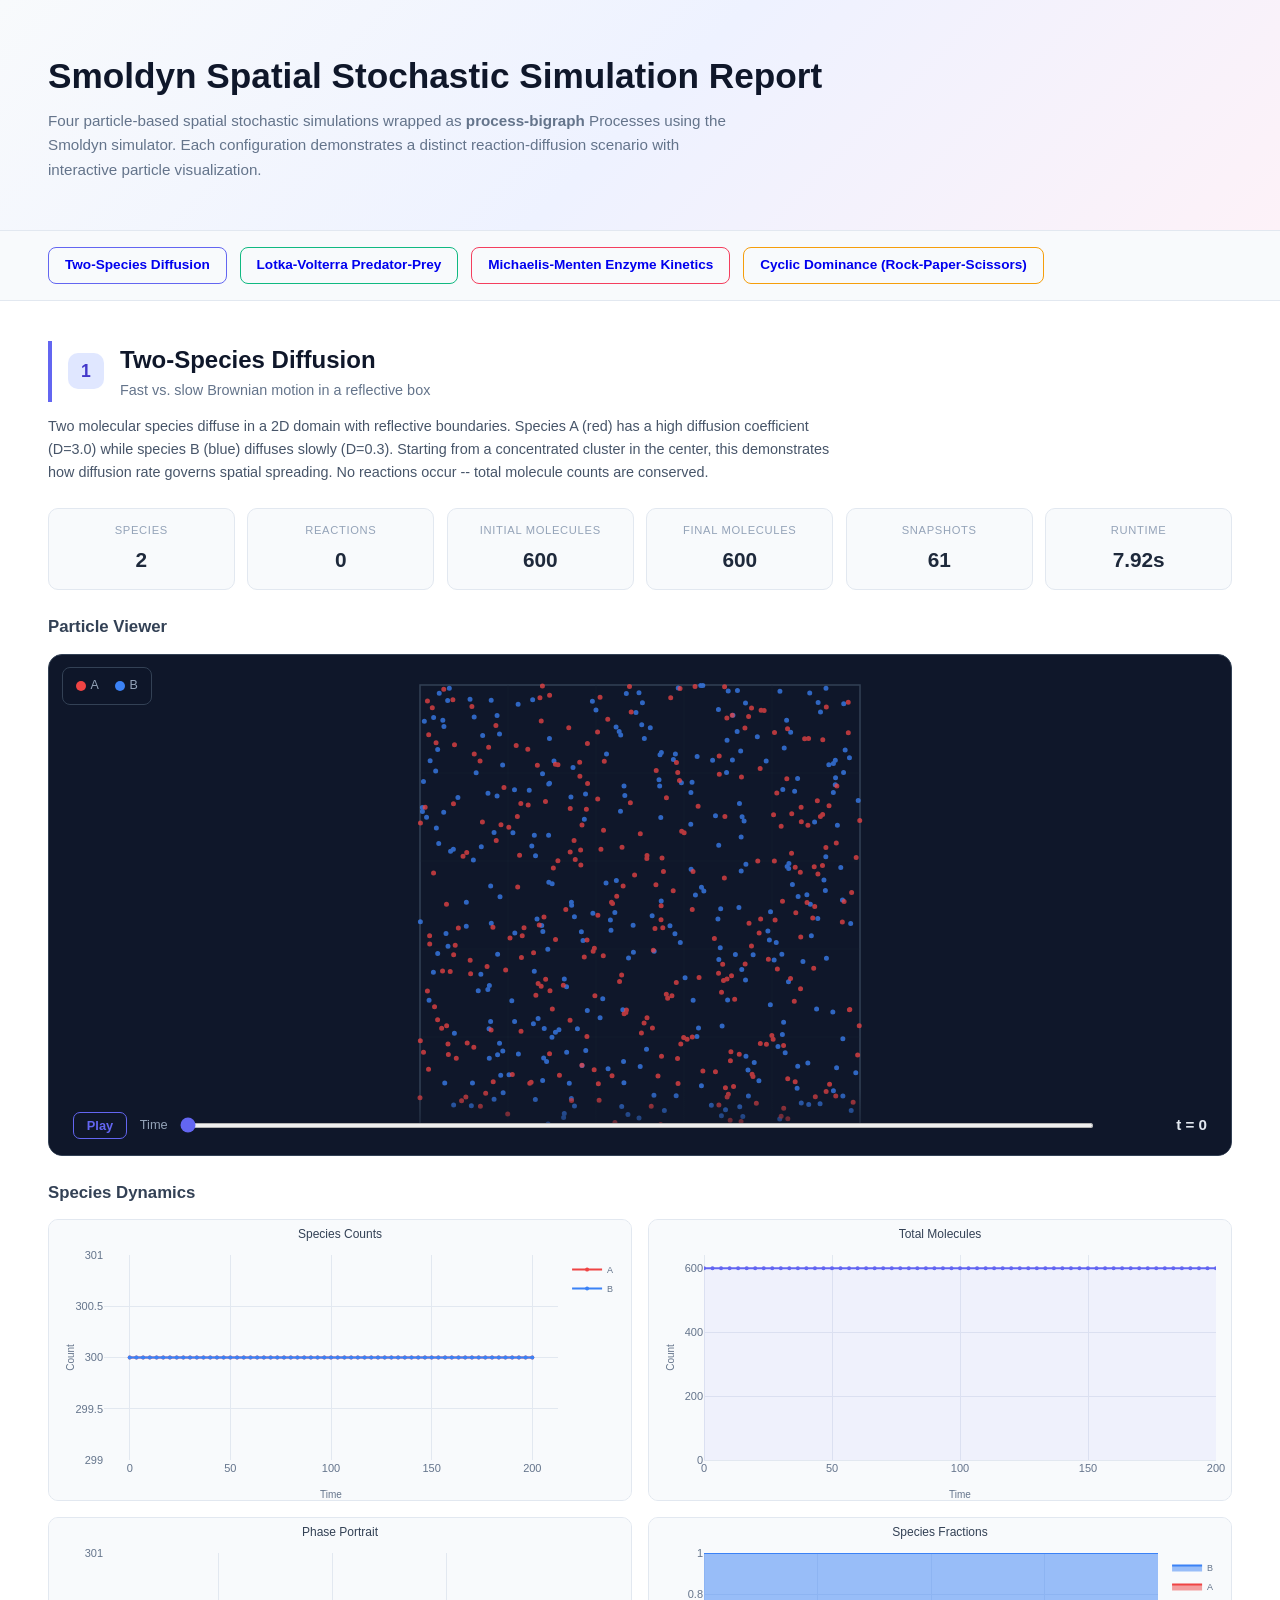
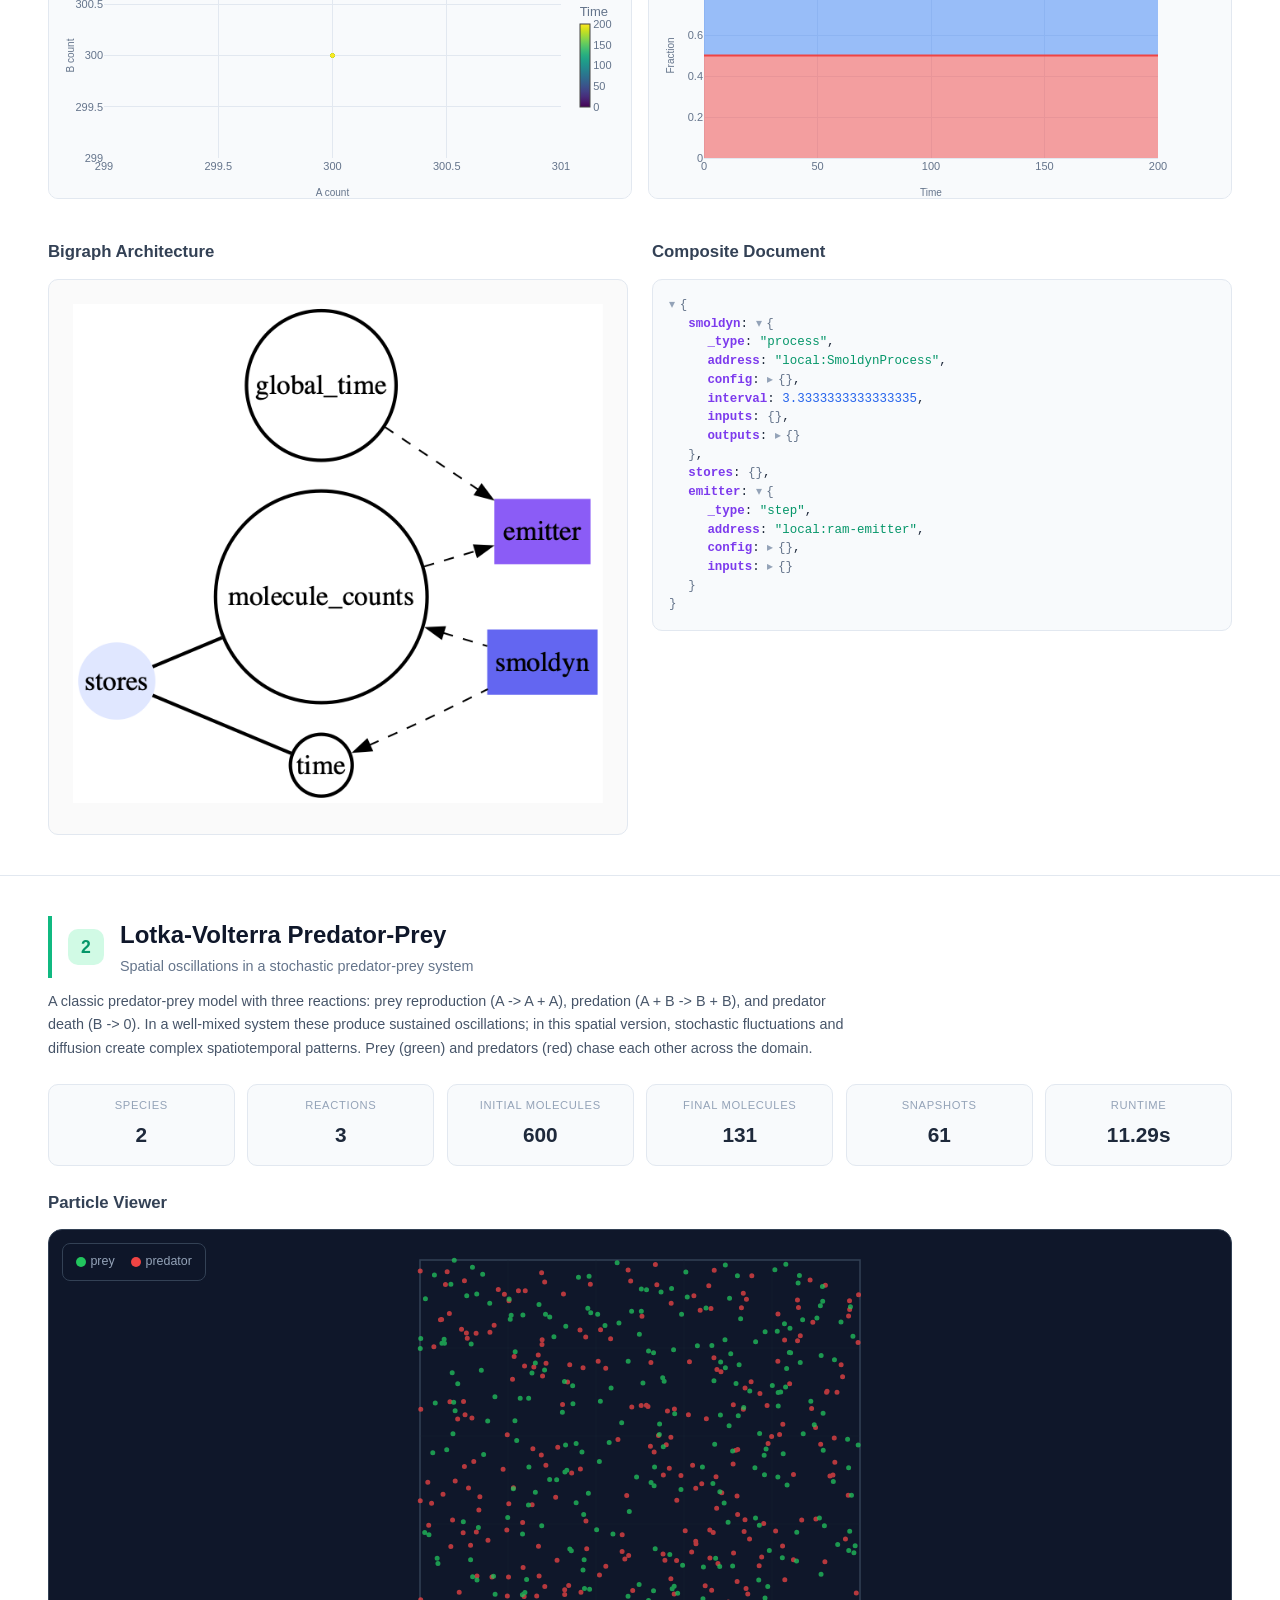
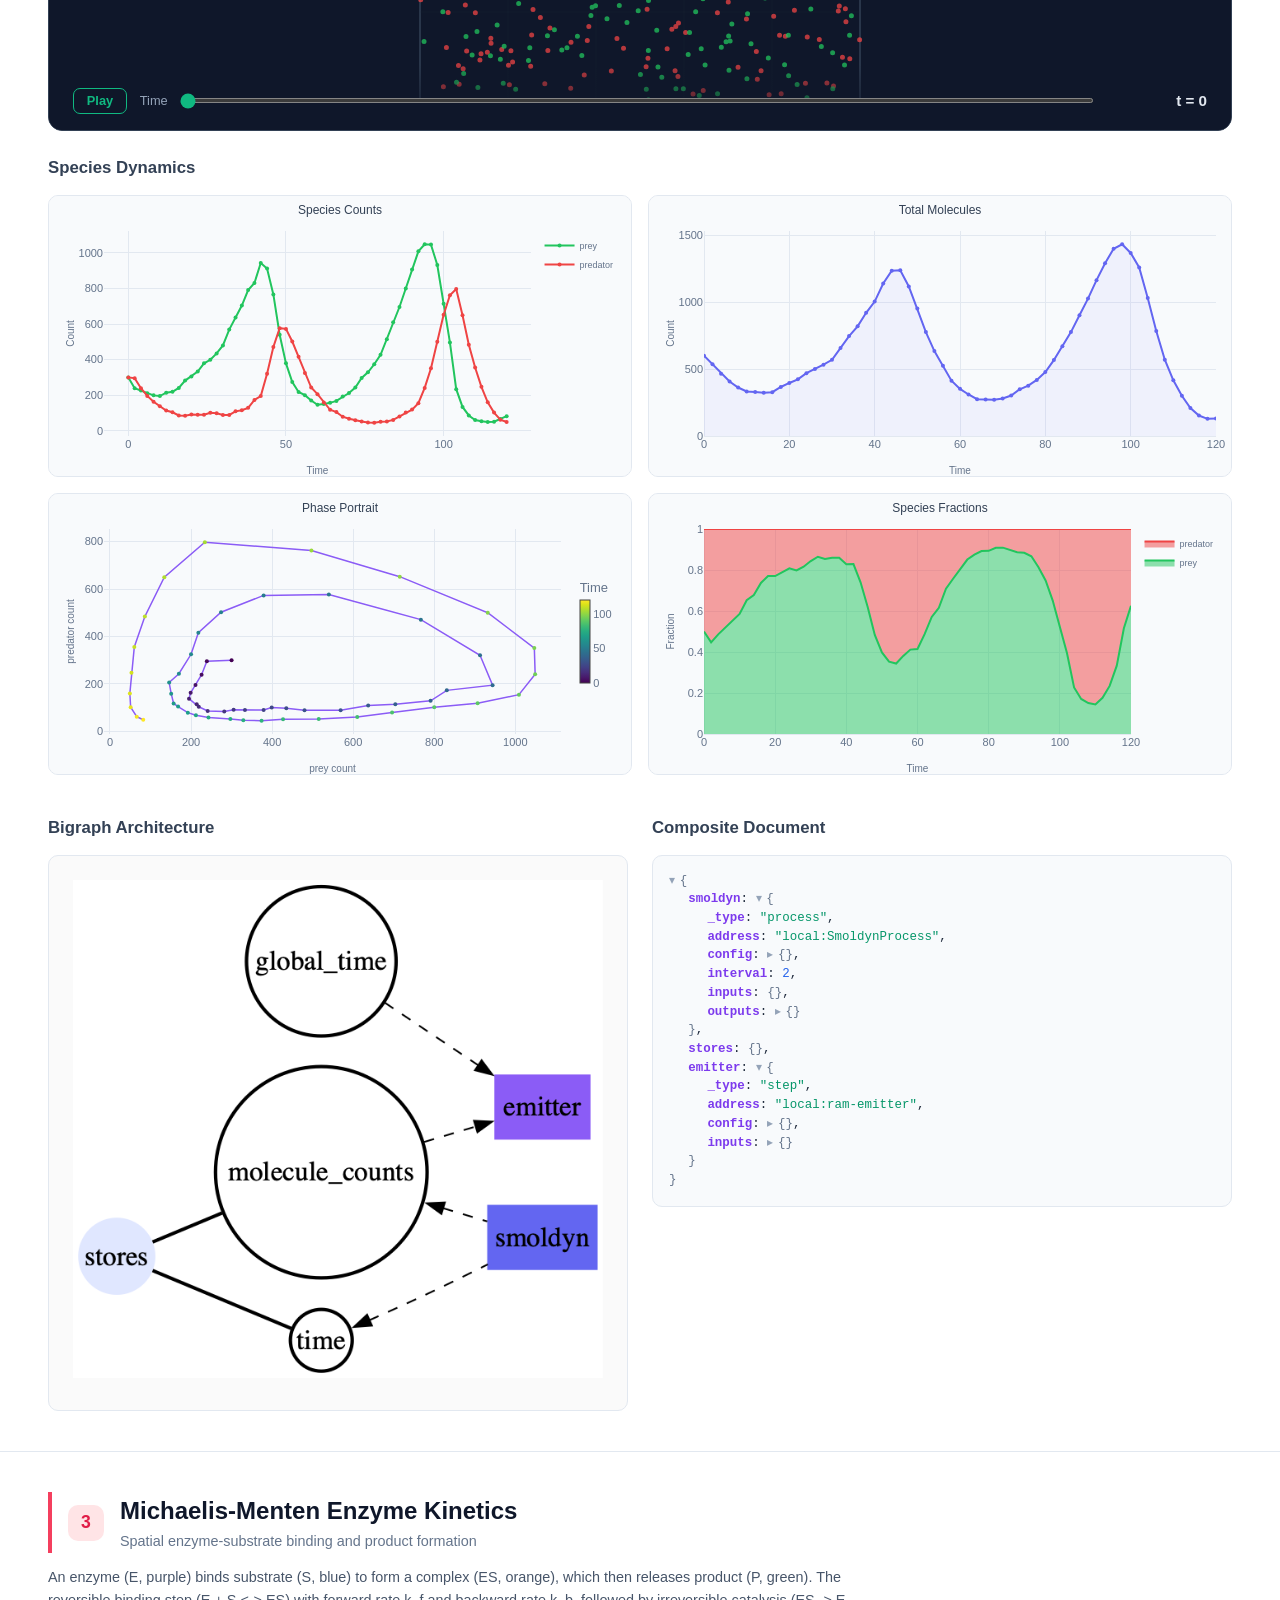
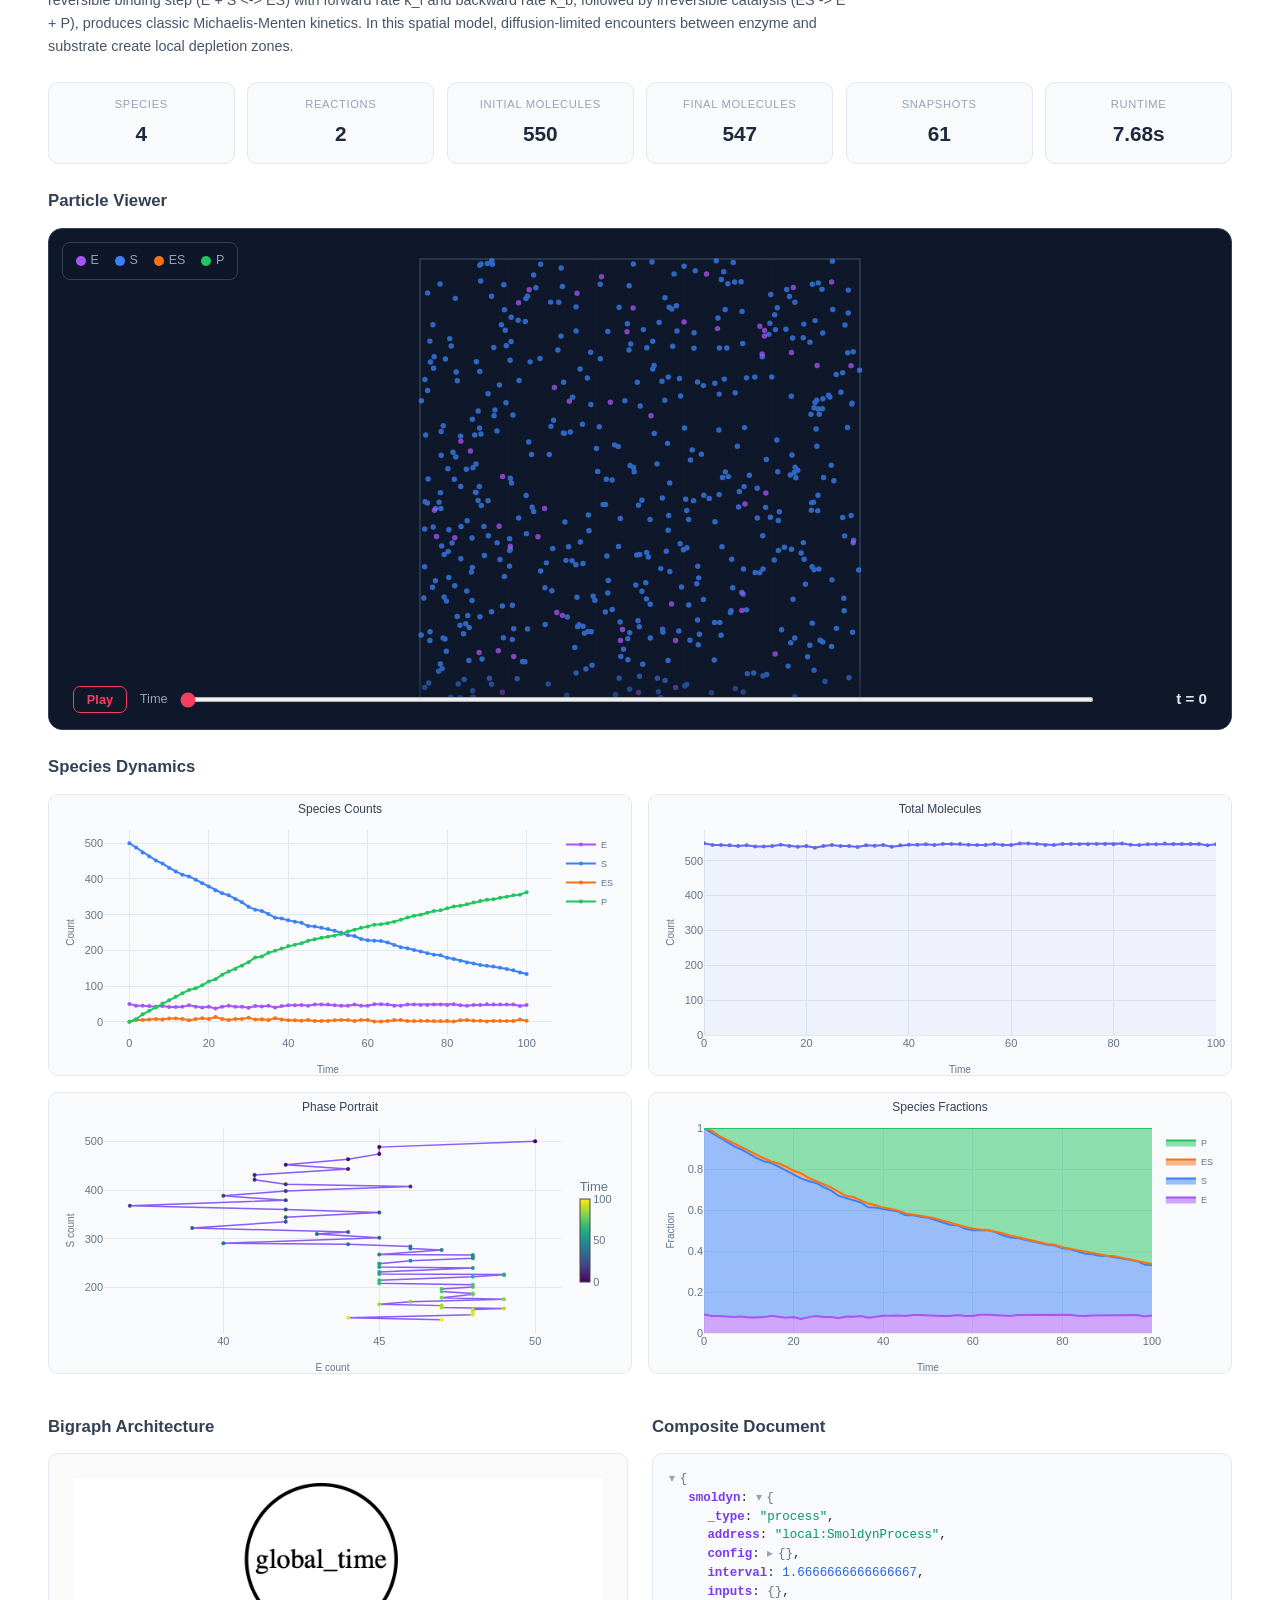
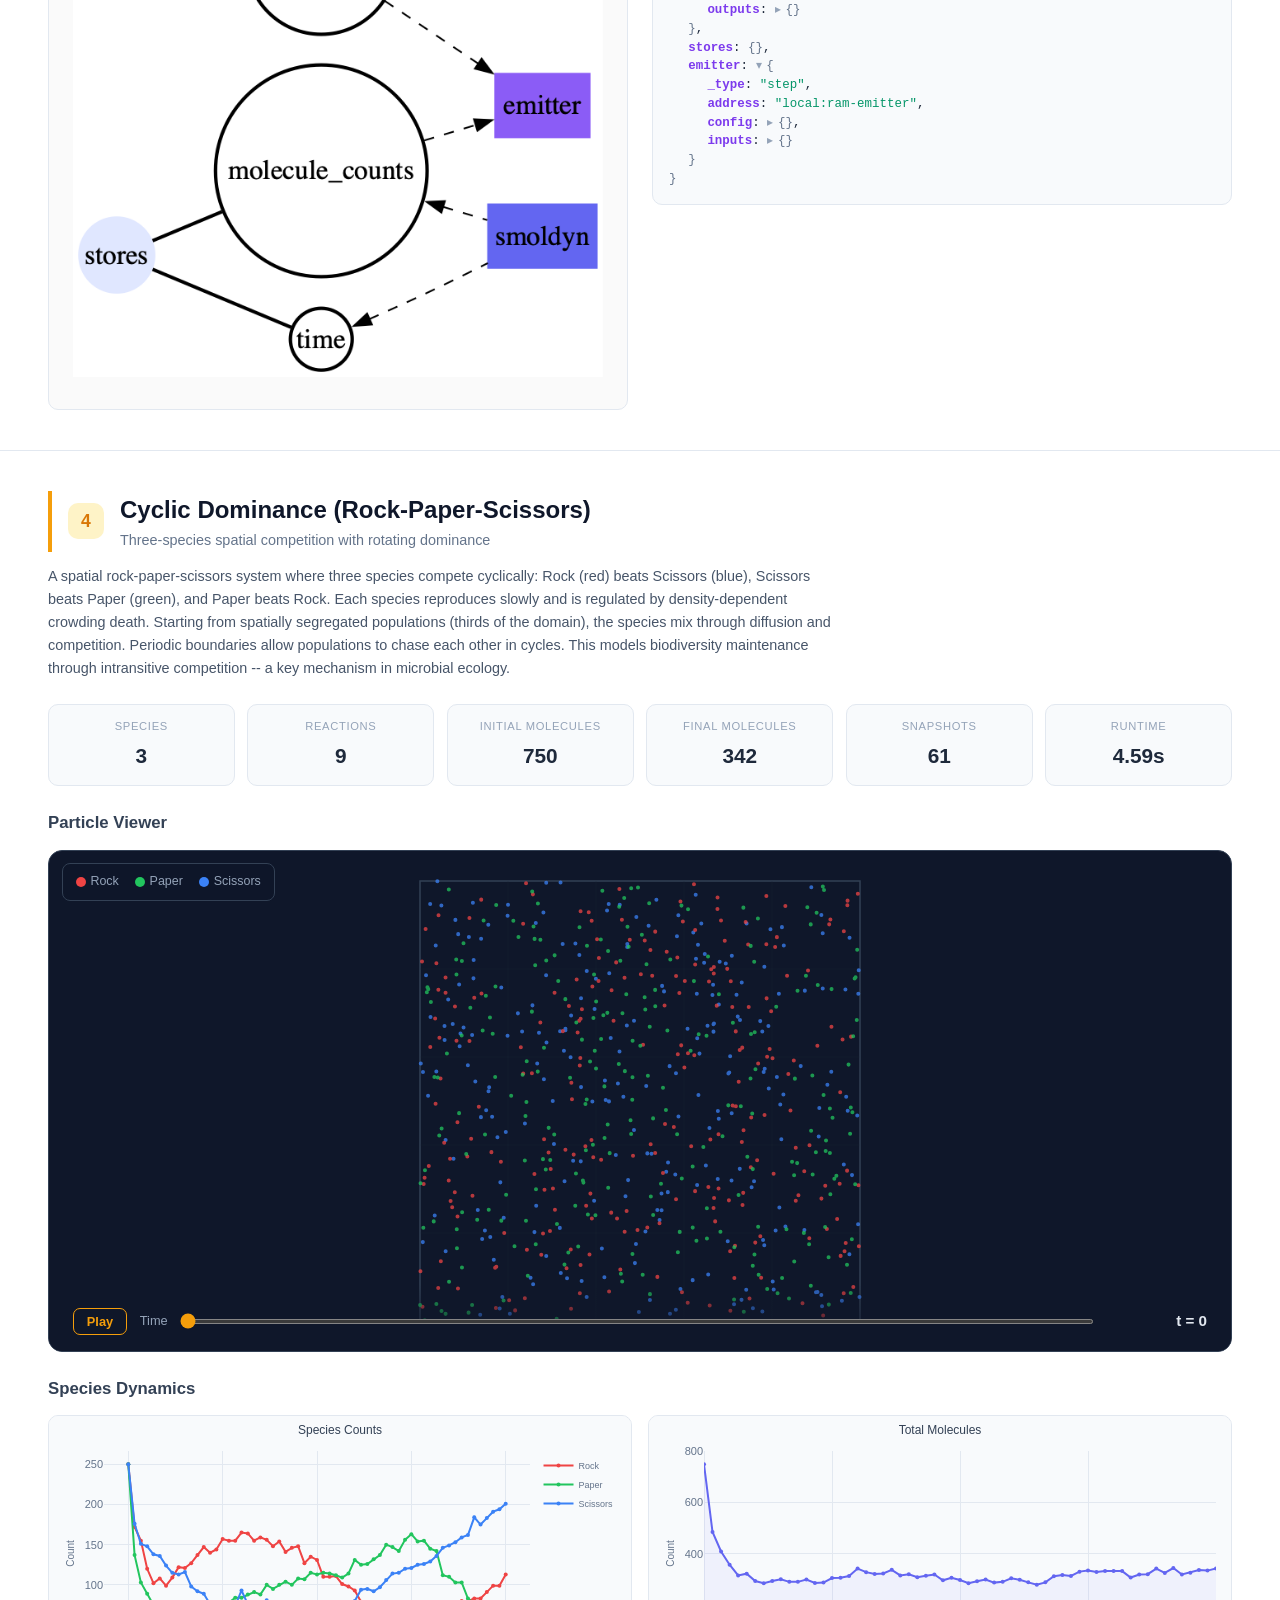
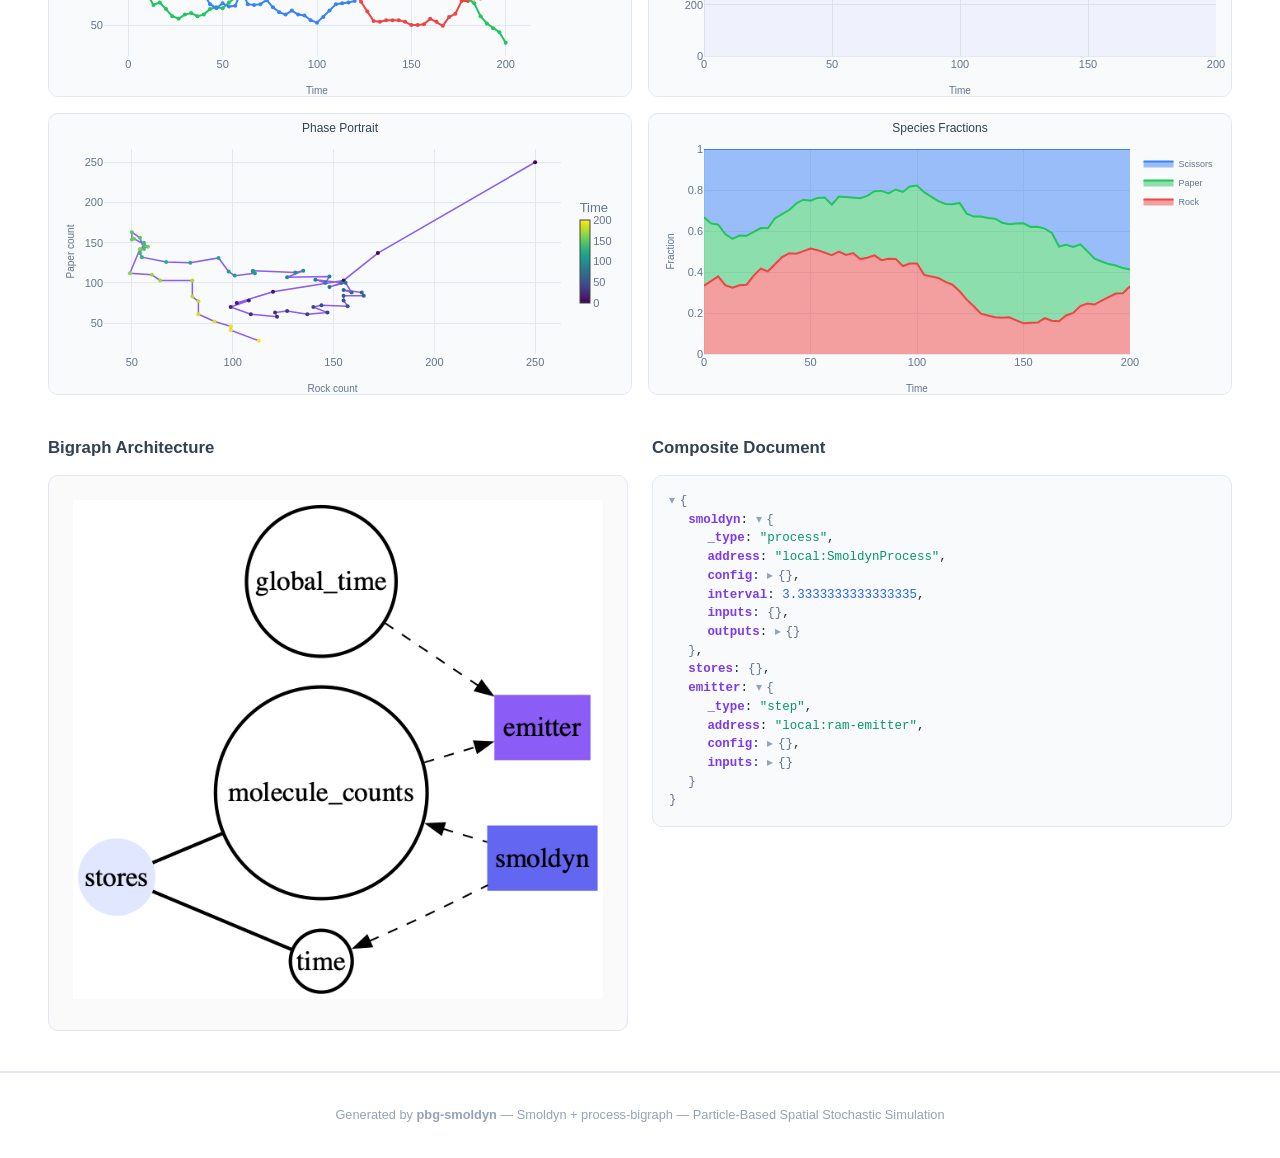
